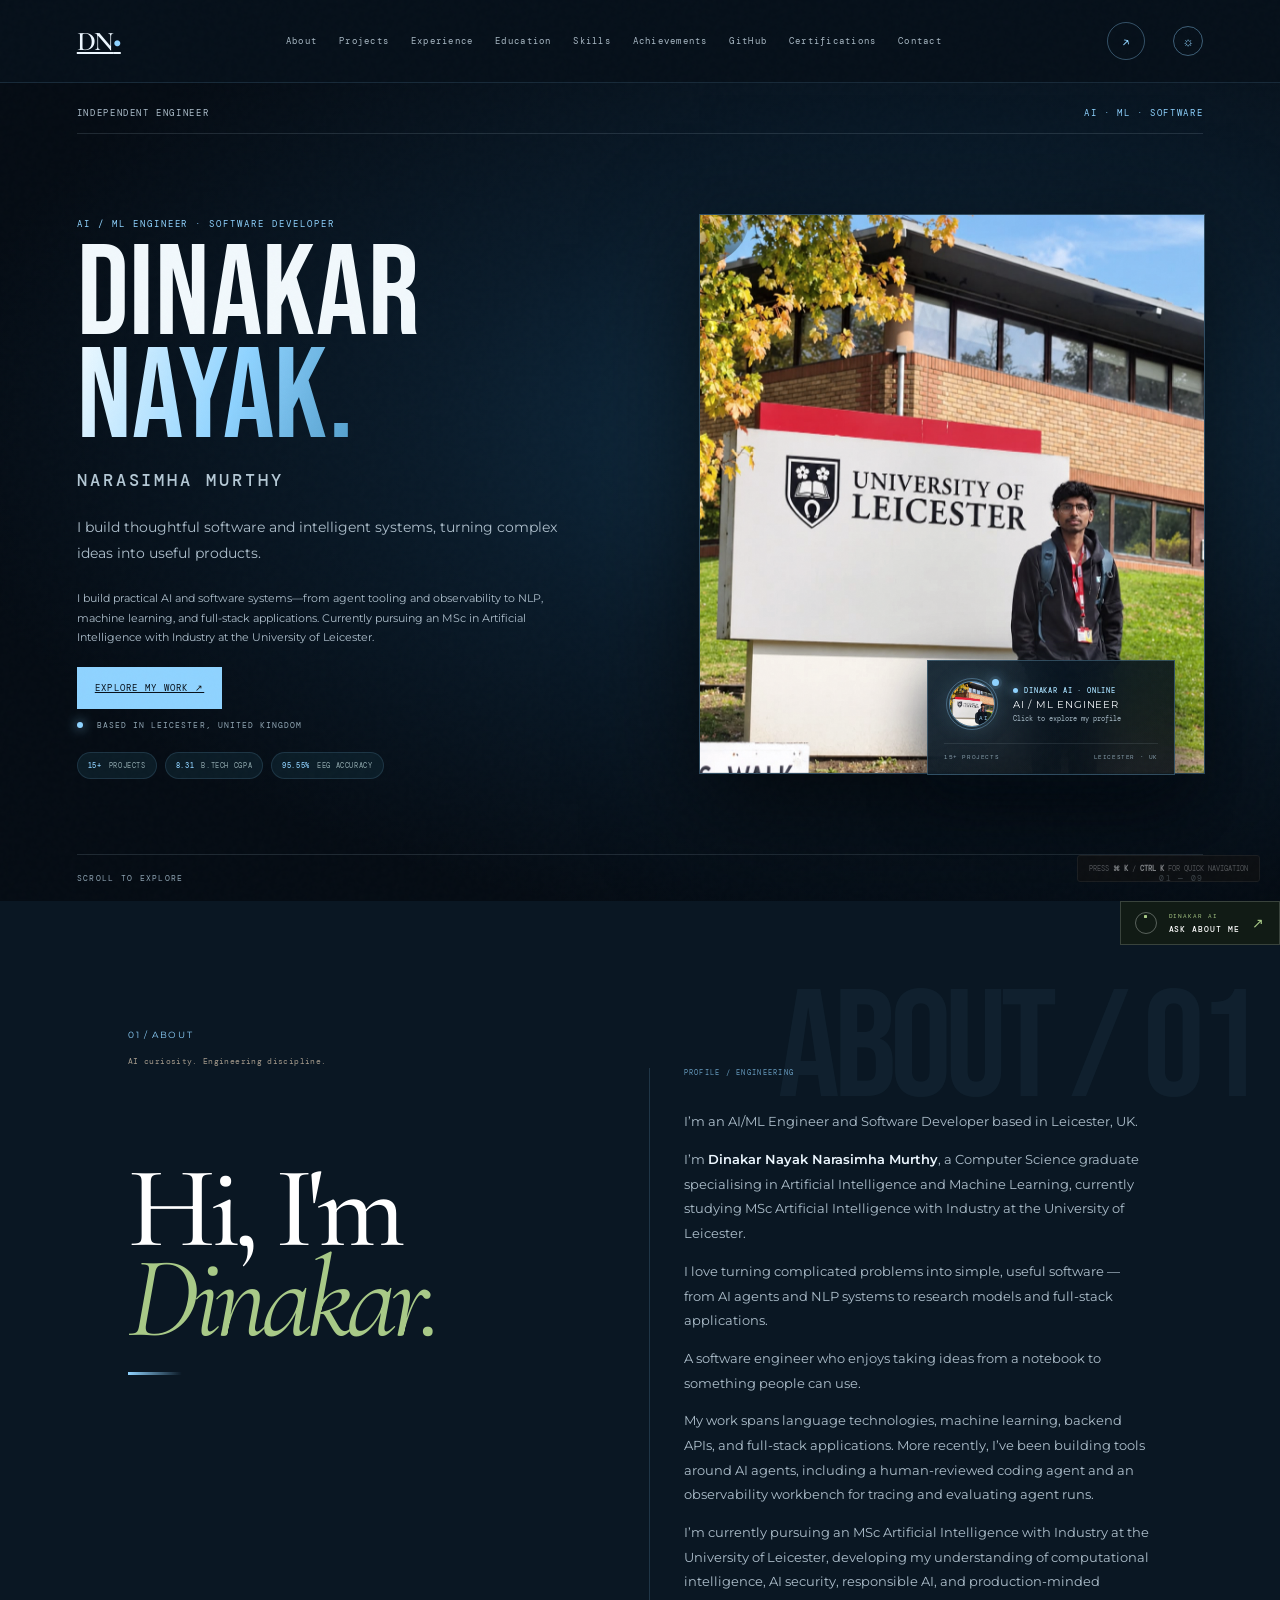
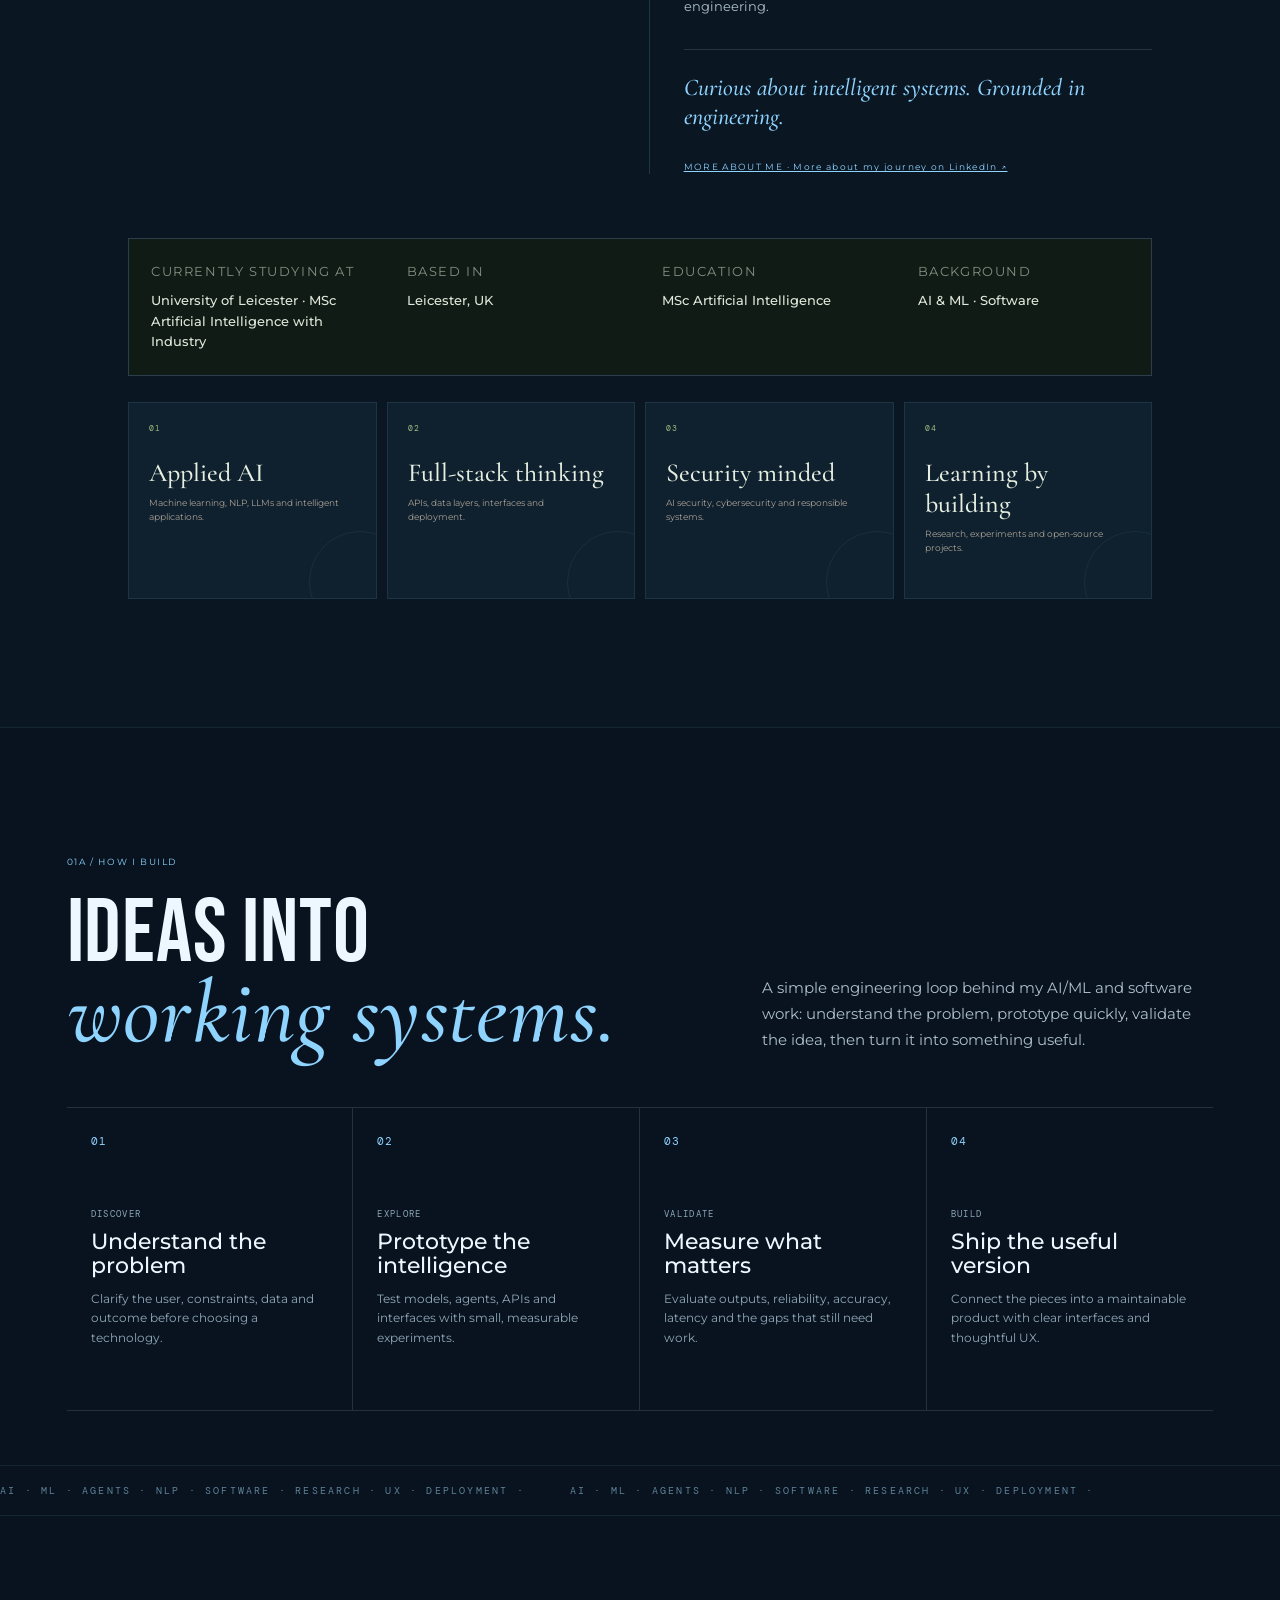
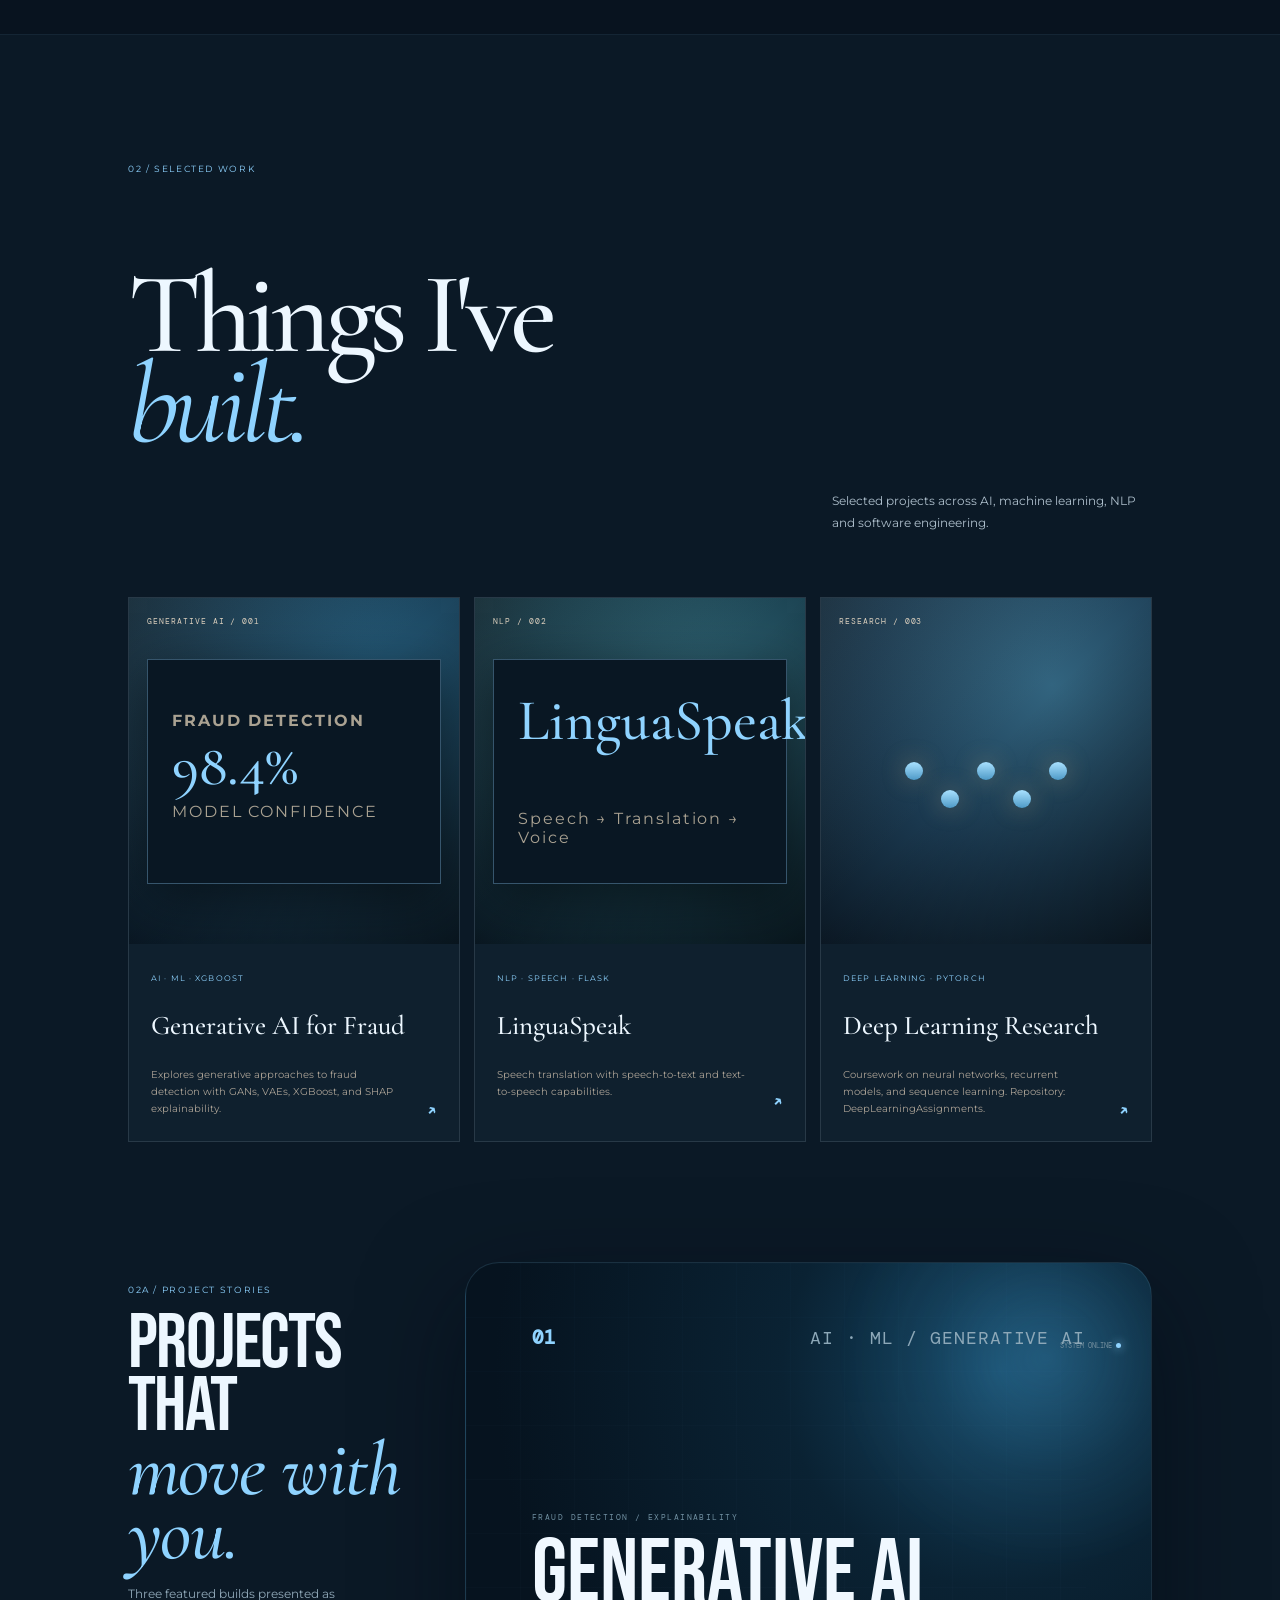
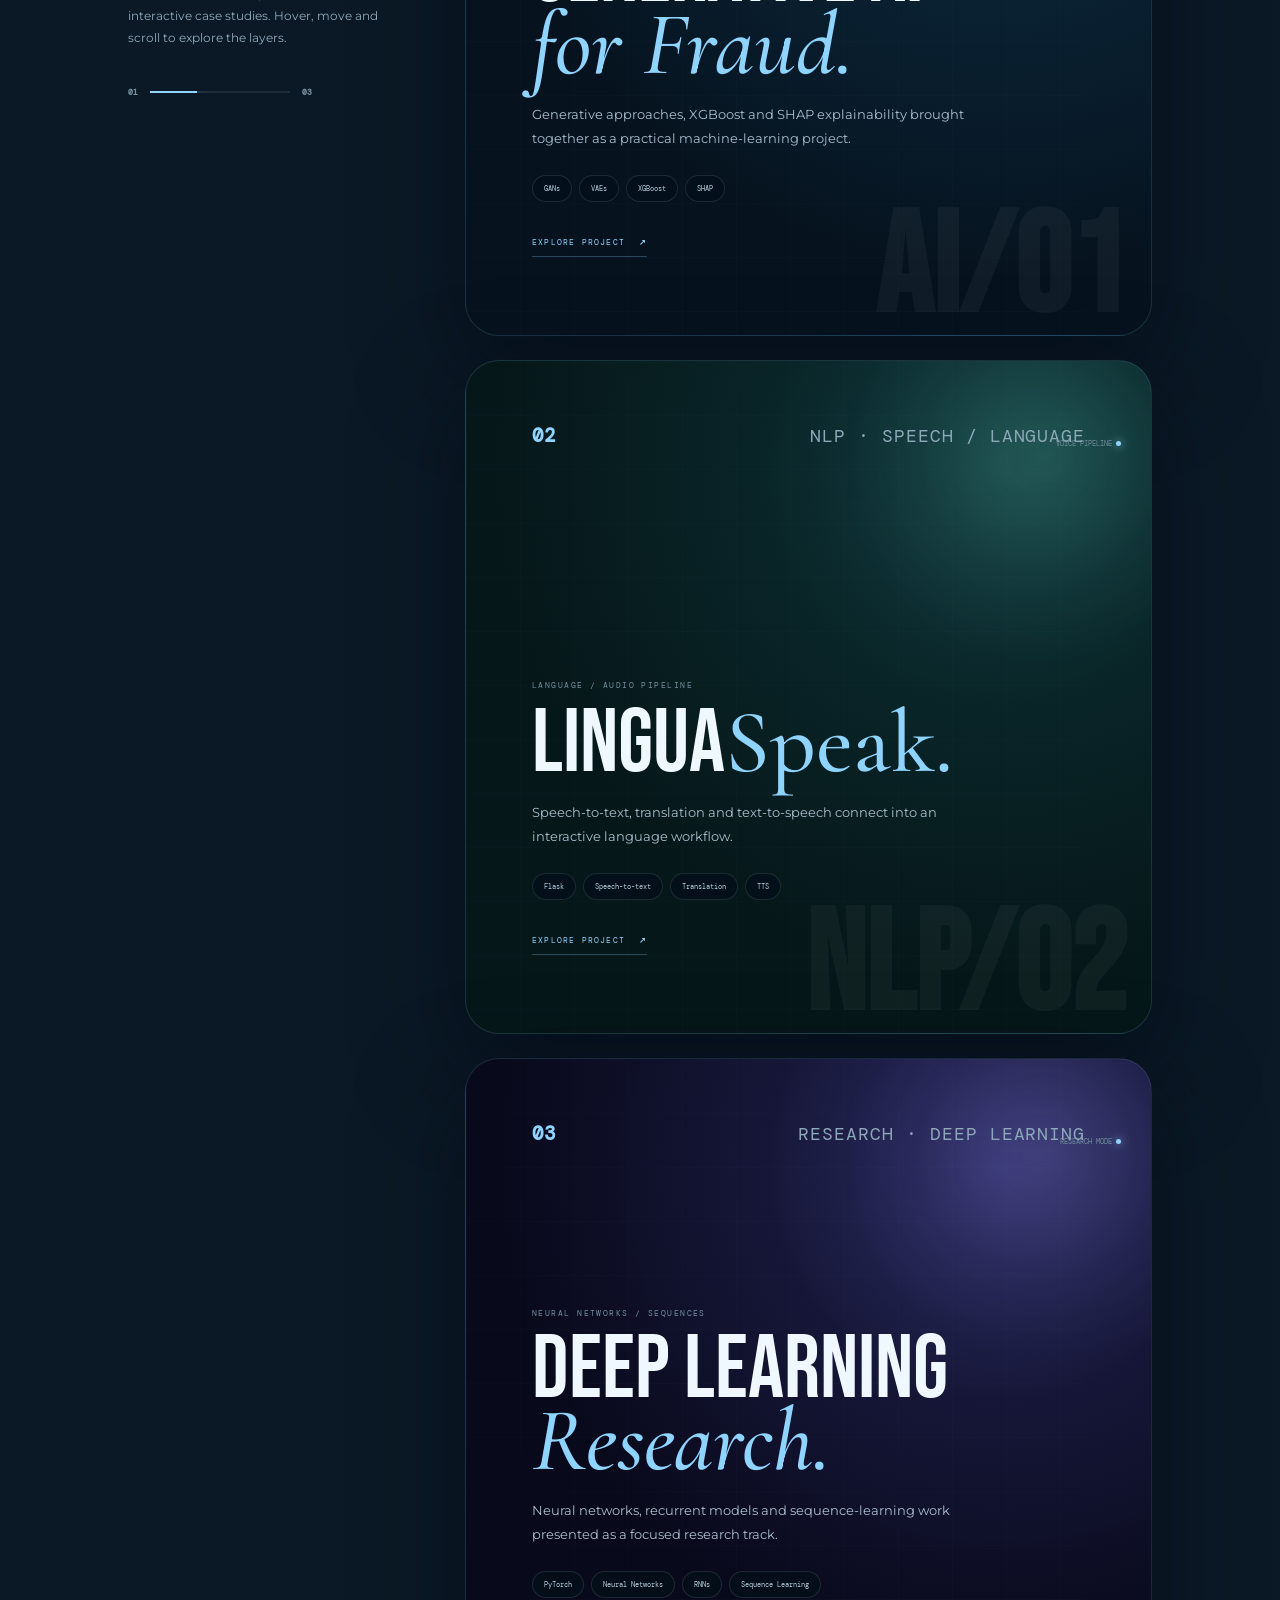
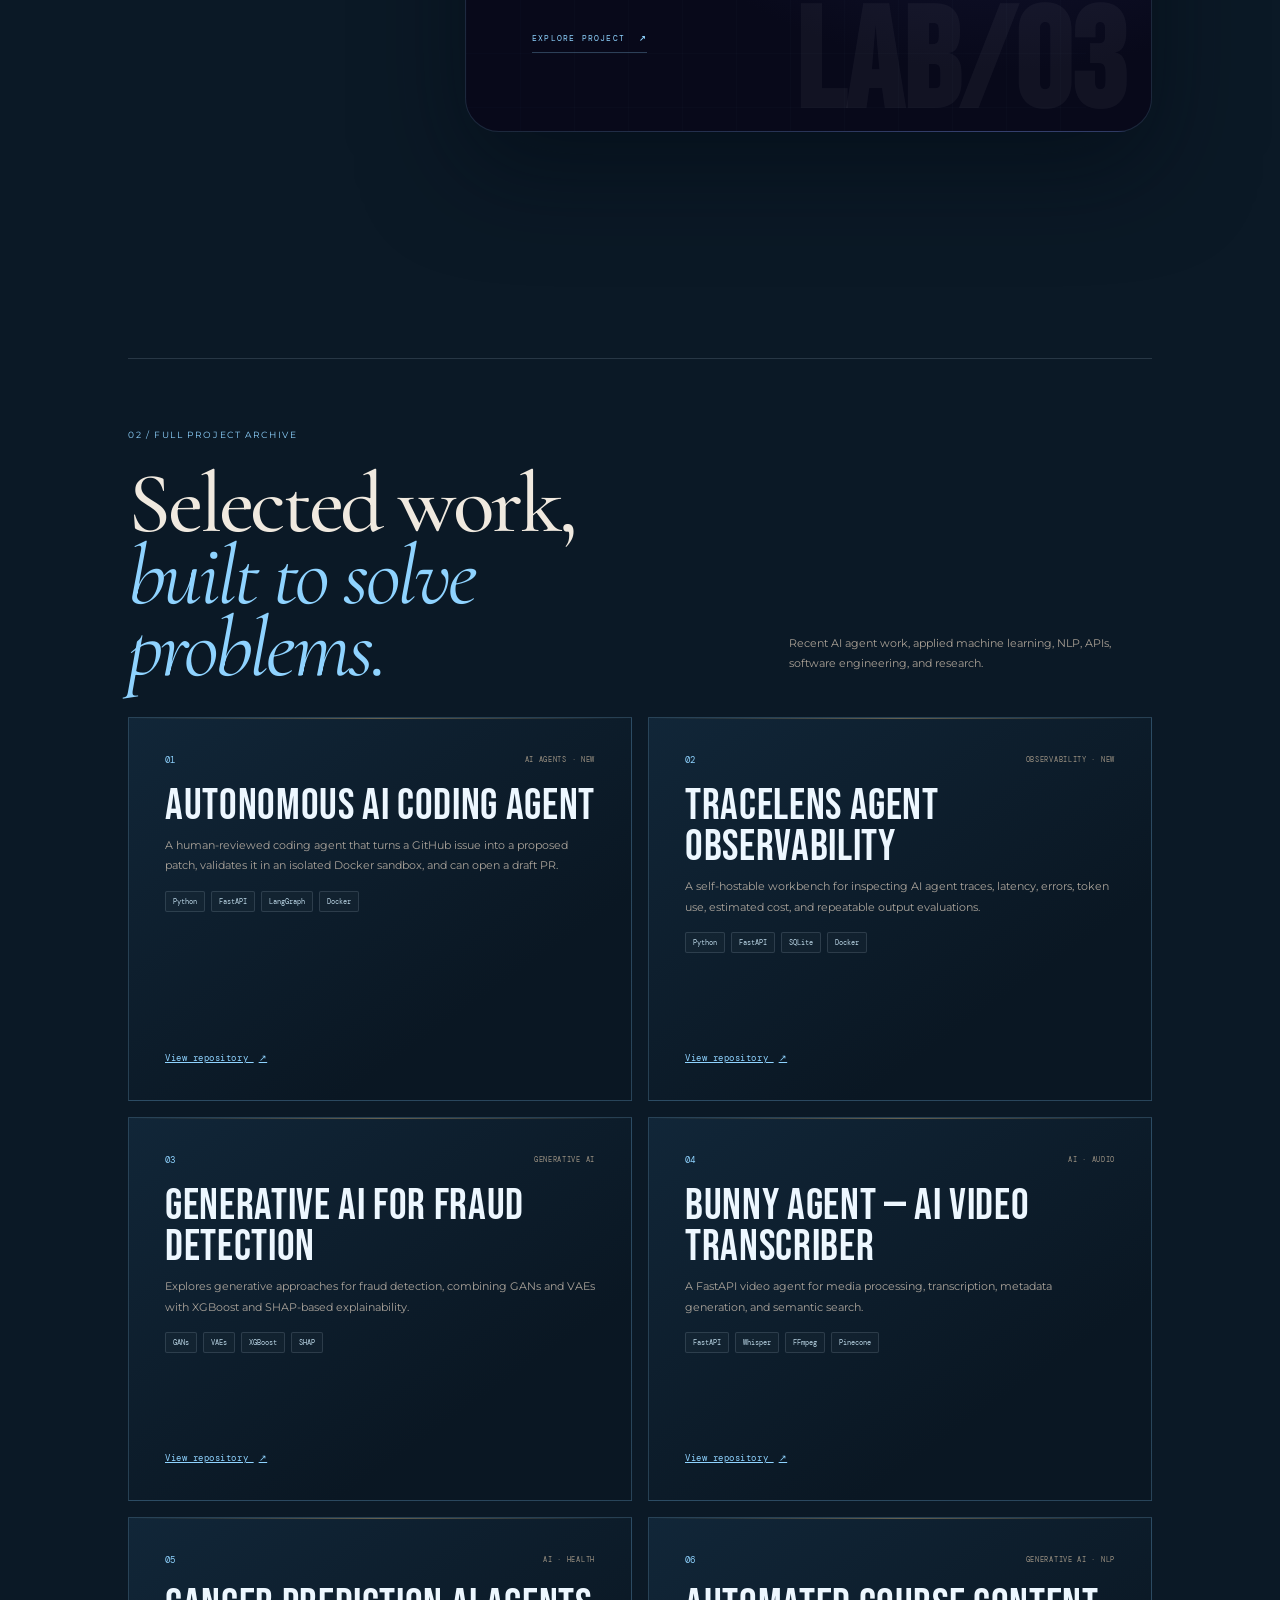
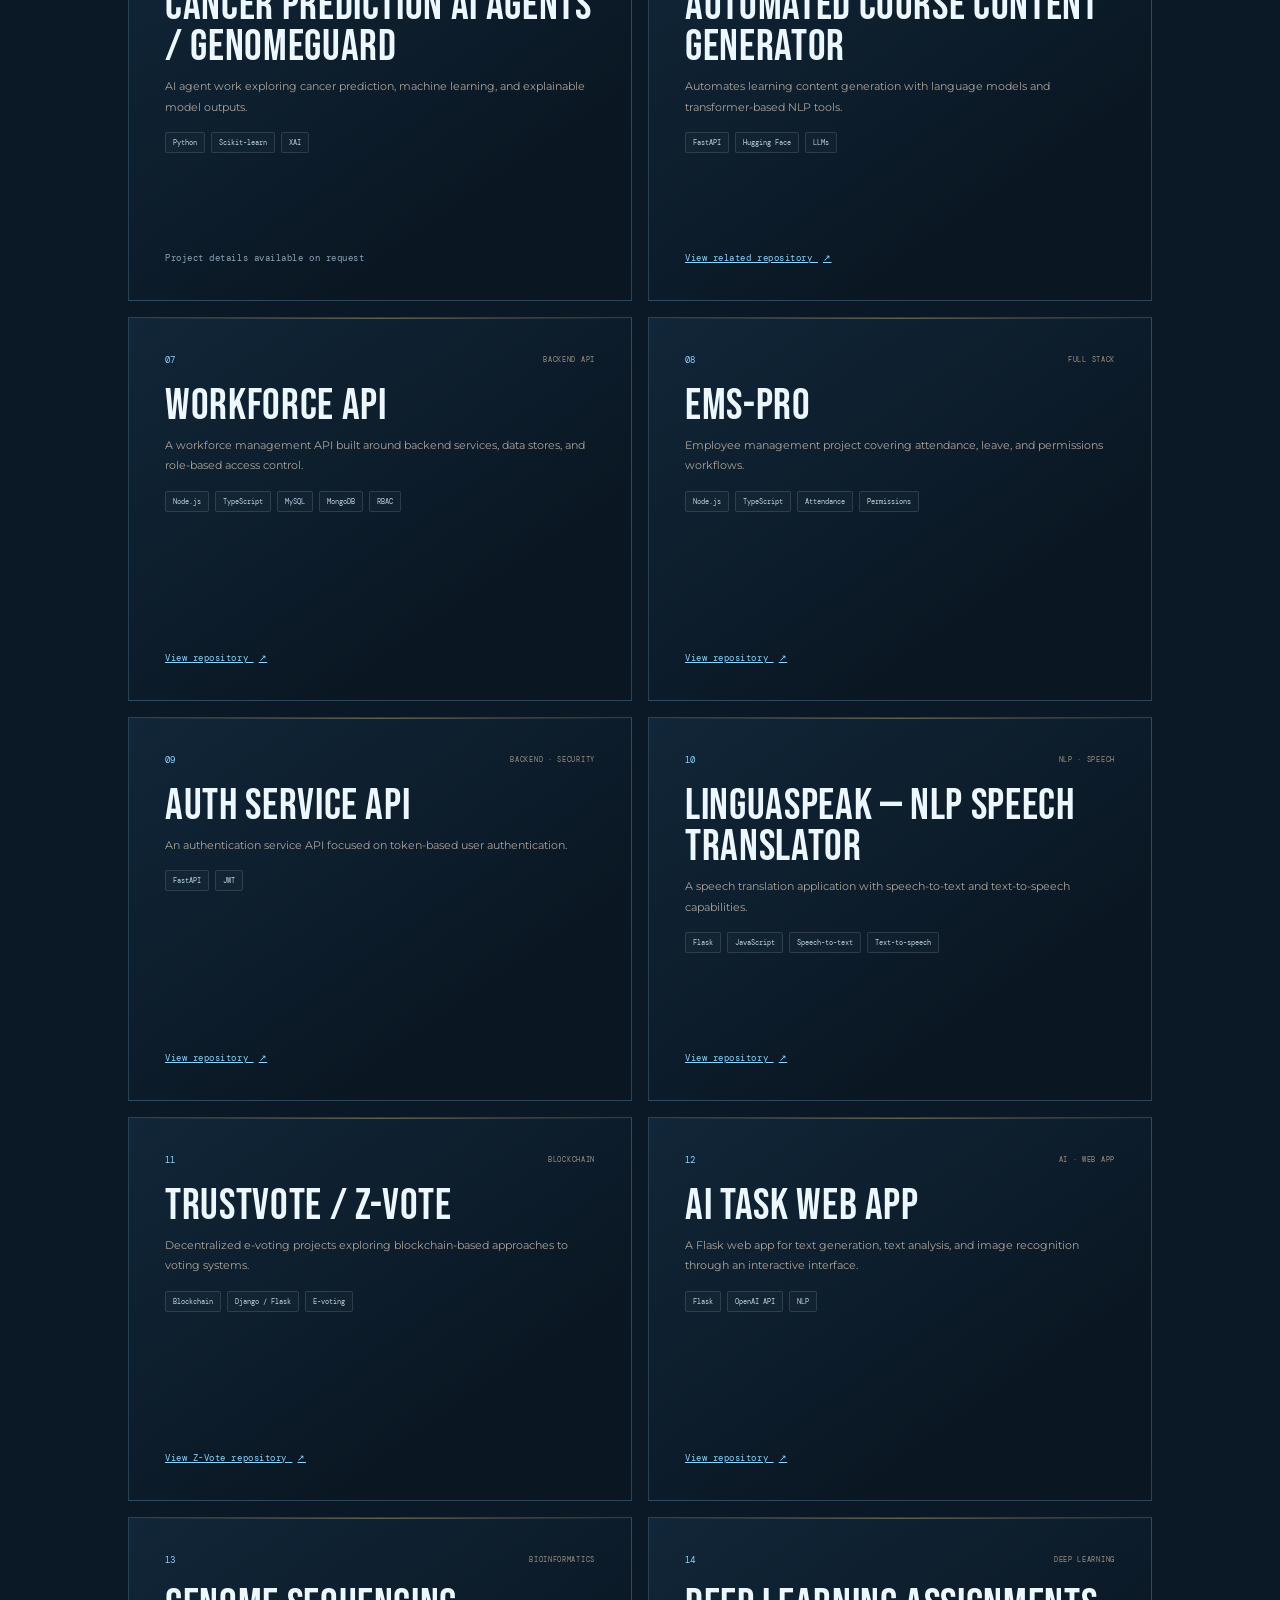
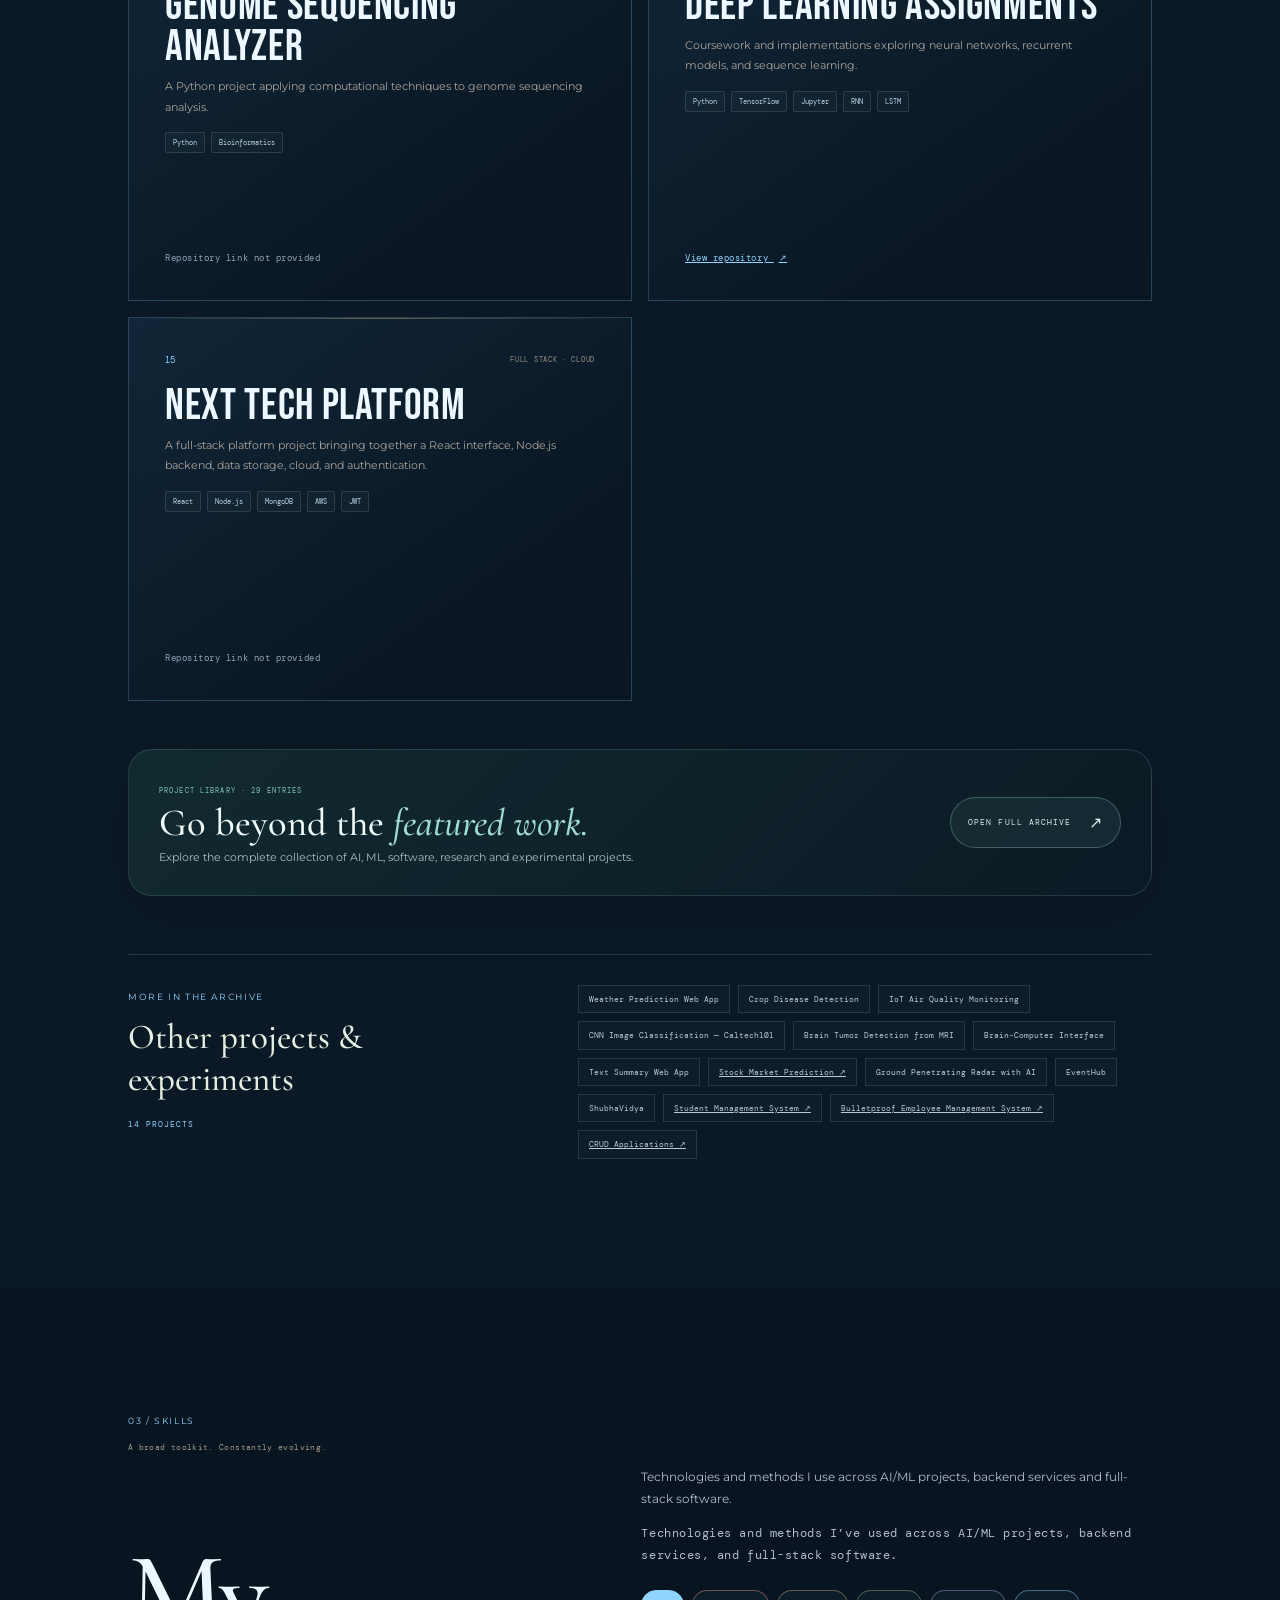
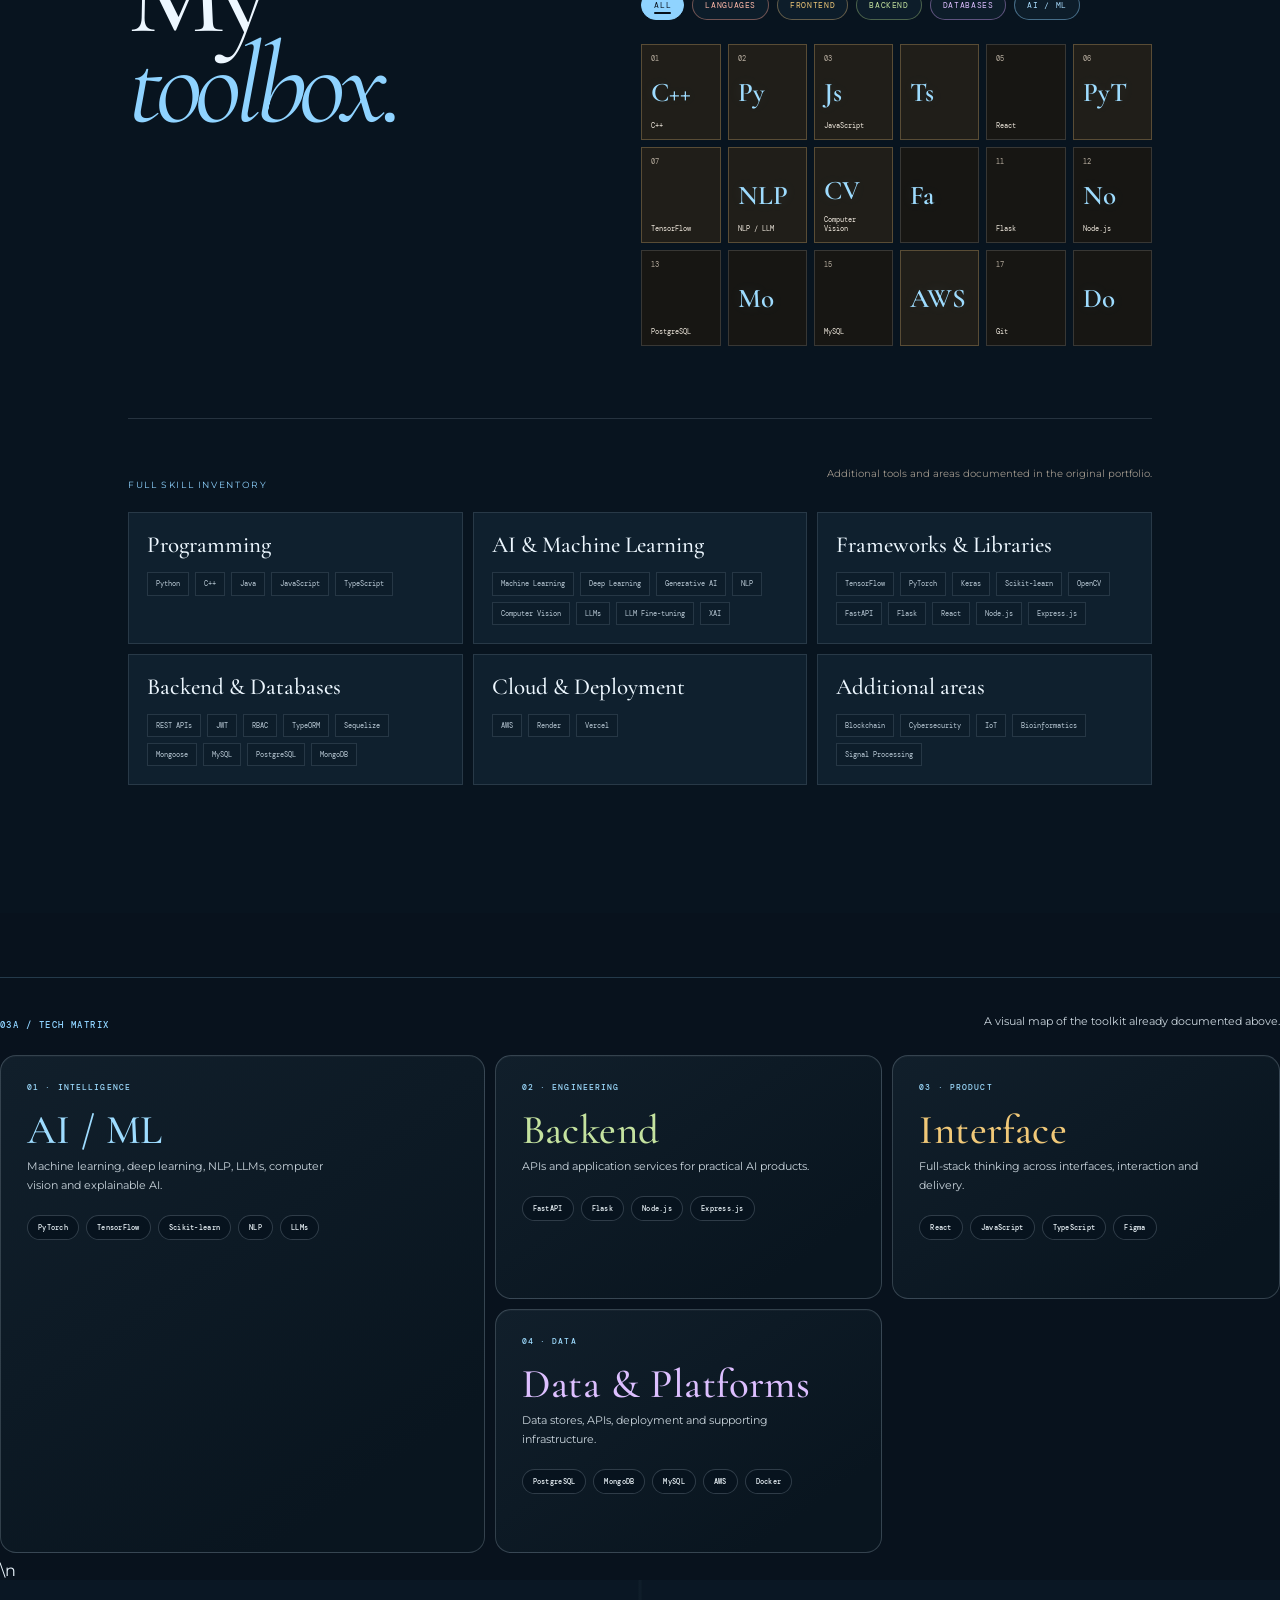
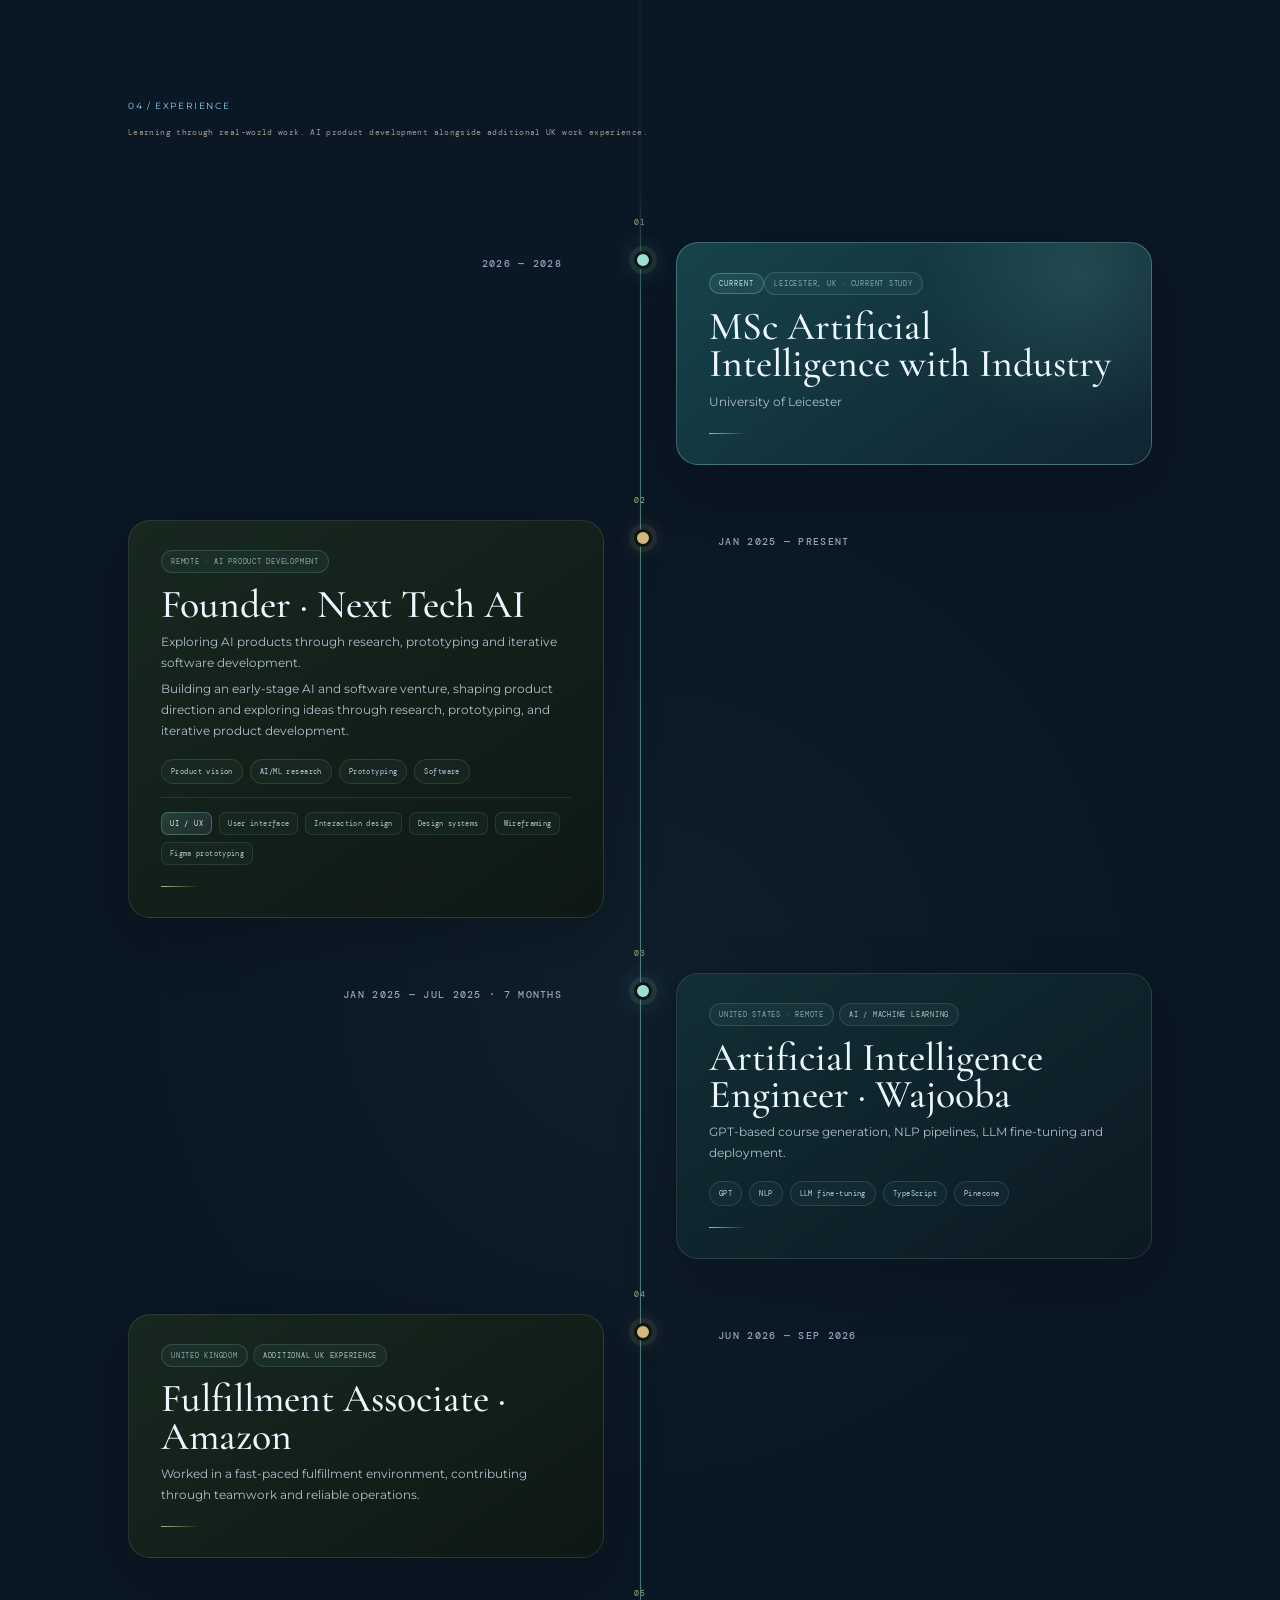
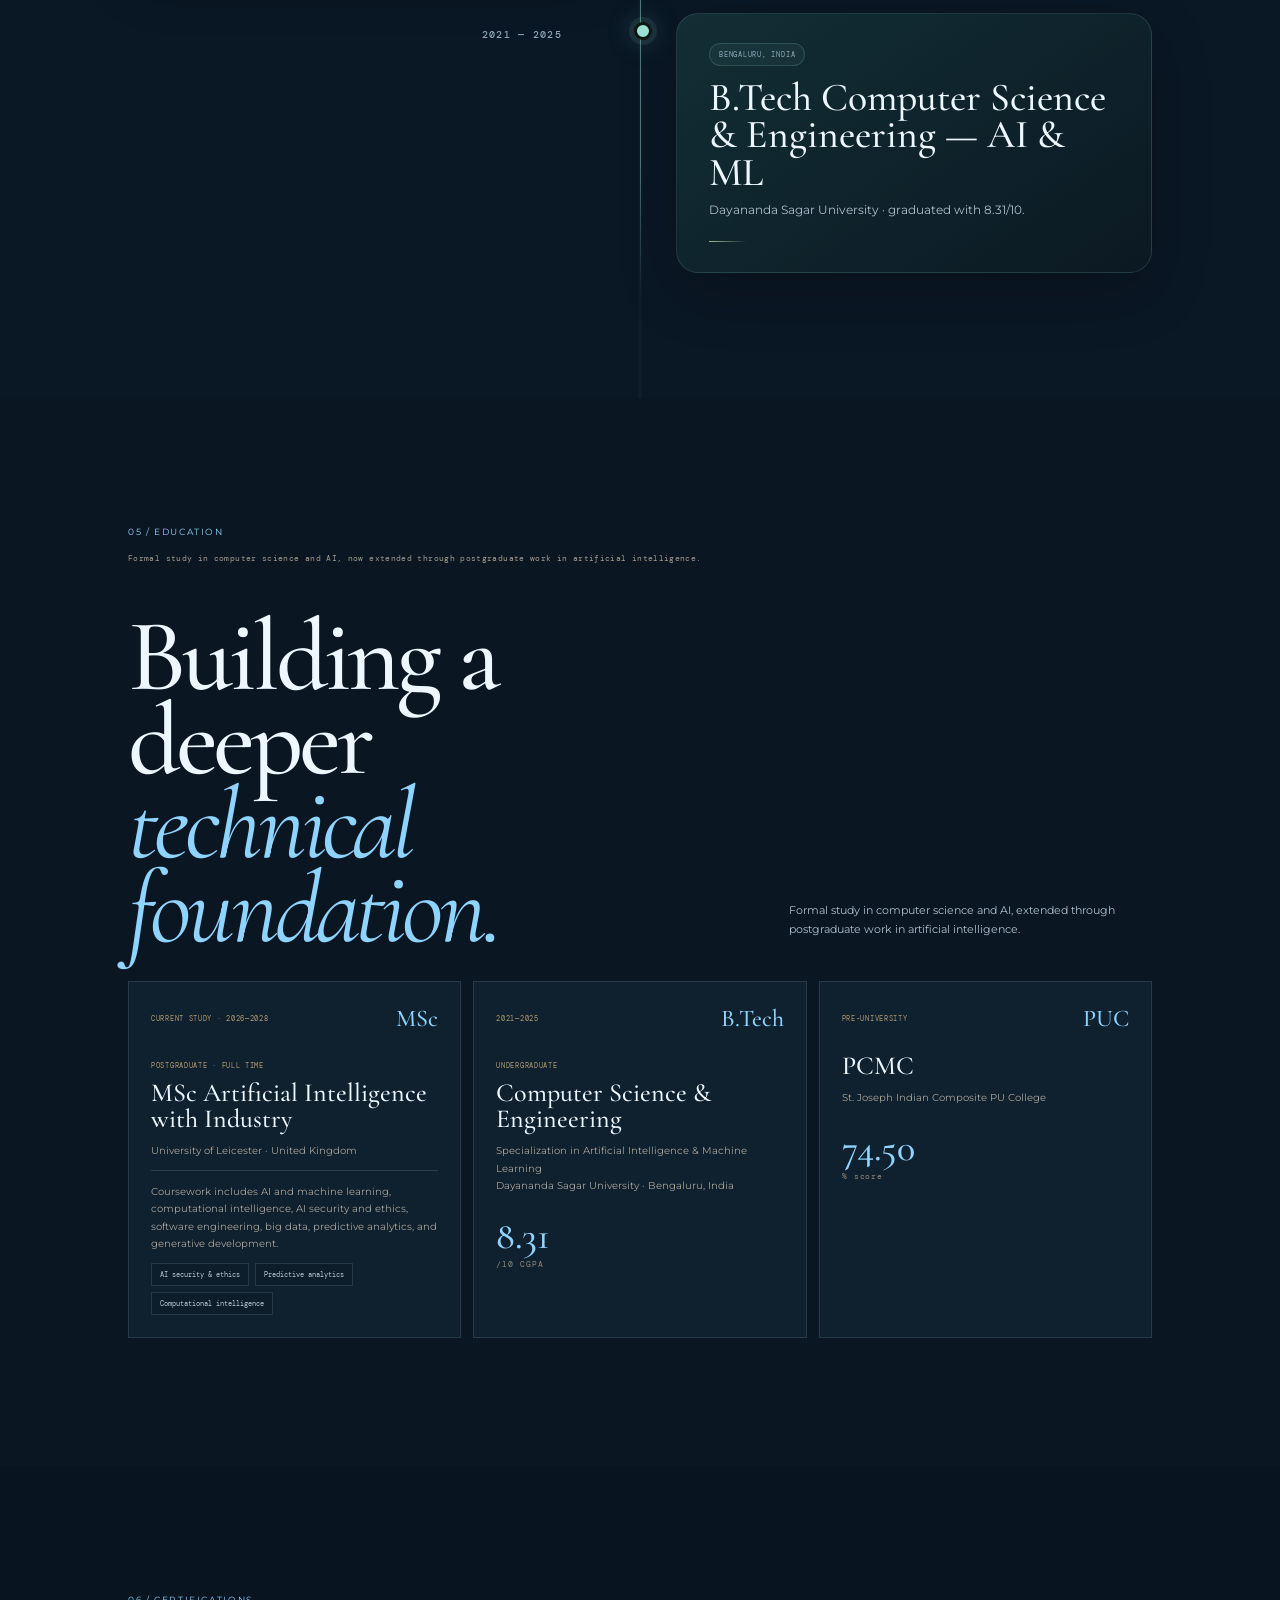
==== index.html @ cc0ed419 "Refresh portfolio JavaScript cache" ====
<!doctype html>
<html lang="en">
<head>
<meta charset="utf-8"><meta name="viewport" content="width=device-width,initial-scale=1"><meta name="description" content="Dinakar Nayak Narasimha Murthy — AI/ML Engineer and Software Developer in Leicester, UK. Projects, experience, education and certifications.">
<title>Dinakar Nayak Narasimha Murthy — AI/ML Engineer</title>
<link rel="preconnect" href="https://fonts.googleapis.com"><link rel="preconnect" href="https://fonts.gstatic.com" crossorigin>
<link href="https://fonts.googleapis.com/css2?family=Bebas+Neue&family=Cormorant+Garamond:ital,wght@0,400;0,500;0,600;1,400;1,500;1,600&family=DM+Mono:wght@400;500&family=Montserrat:wght@300;400;500;600;700&display=swap" rel="stylesheet">
<link rel="stylesheet" href="layout.css?v=20261007-cinematic-layout-6"><link rel="stylesheet" href="style.css?v=20261007-loaderfix-3">
</head>
<body><script>(function(){var l=document.getElementById("cinematic-loader");if(!l)return;window.setTimeout(function(){l.classList.add("loader-done");l.style.opacity="0";l.style.visibility="hidden";l.style.pointerEvents="none";},2500);})();</script><div id="cinematic-loader"><div class="loader-mark">DN<span>•</span></div><div class="loader-line"><i></i></div><small>INITIALISING PORTFOLIO</small></div><div class="scroll-progress"></div><div class="ambient-noise"></div>
<div class="page">
<header><a class="logo" href="#home" aria-label="Dinakar Nayak home">DN<span>•</span></a><nav id="nav-links" aria-label="Main navigation"><a href="#about">About</a><a href="#work">Projects</a><a href="#experience">Experience</a><a href="#education">Education</a><a href="#skills">Skills</a><a href="#achievements">Achievements</a><a href="#github">GitHub</a><a href="#certifications">Certifications</a><a href="#contact">Contact</a></nav><a class="insta" href="https://github.com/Dinakarnayak" target="_blank" rel="noopener noreferrer" aria-label="GitHub profile">↗</a><button class="theme-toggle" id="theme-toggle" type="button" aria-label="Switch theme" aria-pressed="false"><span aria-hidden="true">☼</span></button><button class="menu" id="menu-toggle" aria-expanded="false" aria-controls="nav-links" aria-label="Open navigation">☰</button></header>

<section class="hero" id="home">
<div class="hero-note"><span>INDEPENDENT ENGINEER</span><b>AI · ML · SOFTWARE</b></div>
<div class="hero-grid">
<div class="hero-copy cinematic-reveal"><p class="mini">AI / ML ENGINEER · SOFTWARE DEVELOPER</p><h1>Dinakar<br><em>Nayak.</em><span class="hero-fullname">Narasimha Murthy</span></h1><p class="sub">I build thoughtful software and intelligent systems, turning complex ideas into useful products.</p><p class="hero-detail">I build practical AI and software systems—from agent tooling and observability to NLP, machine learning, and full-stack applications. Currently pursuing an MSc in Artificial Intelligence with Industry at the University of Leicester.</p><a class="button" href="#work">EXPLORE MY WORK <span>↗</span></a><p class="hero-location"><span></span> BASED IN LEICESTER, UNITED KINGDOM</p><div class="hero-proof" aria-label="Portfolio highlights"><span><b>15+</b> PROJECTS</span><span><b>8.31</b> B.TECH CGPA</span><span><b>95.55%</b> EEG ACCURACY</span></div></div>
<div class="hero-person tilt-card">
  <img src="assets/uni.jpeg" alt="Dinakar Nayak Narasimha Murthy at the University of Leicester">
  <div class="photo-index">LEICESTER · UNITED KINGDOM <span>01 / 09</span></div>
  <div class="person-caption"><span>AI / ML ENGINEER</span><b>Dinakar Nayak<br>Narasimha Murthy</b></div>
</div>
<button class="ai-profile-card" id="ai-profile-trigger" type="button" aria-expanded="false" aria-controls="ask-dinakar-panel" aria-label="Open Ask Dinakar AI profile">
  <div class="ai-avatar">
    <span class="ai-orbit ai-orbit-one"></span>
    <span class="ai-orbit ai-orbit-two"></span>
    <div class="ai-avatar-core"><img src="assets/uni.jpeg" alt="AI profile avatar for Dinakar Nayak"><span>AI</span></div>
    <i class="ai-online"></i>
  </div>
  <div class="ai-profile-copy">
    <small>DINAKAR AI · ONLINE</small>
    <strong>AI / ML ENGINEER</strong>
    <span>Click to explore my profile</span>
  </div>
  <div class="ai-profile-meta"><span>15+ PROJECTS</span><span>LEICESTER · UK</span></div>
</button>
<div class="ask-dinakar-panel" id="ask-dinakar-panel" hidden aria-hidden="true">
  <div class="ask-dinakar-backdrop" data-ai-close></div>
  <div class="ask-dinakar-card" role="dialog" aria-modal="true" aria-labelledby="ask-dinakar-title">
    <button class="ask-dinakar-close" type="button" data-ai-close aria-label="Close Ask Dinakar AI">×</button>
    <span class="ask-dinakar-kicker">DINAKAR AI · PROFILE ASSISTANT</span>
    <h3 id="ask-dinakar-title">Ask about <em>my work.</em></h3>
    <p class="ask-dinakar-intro">Explore my AI/ML background, projects, research interests and ways to connect.</p>
    <div class="ask-dinakar-grid">
      <button type="button" data-ai-topic="profile"><b>01</b><strong>Profile</strong><span>Who I am & what I build</span></button>
      <button type="button" data-ai-topic="skills"><b>02</b><strong>Skills</strong><span>AI, ML, software & tools</span></button>
      <button type="button" data-ai-topic="projects"><b>03</b><strong>Projects</strong><span>29 projects across my archive</span></button>
      <button type="button" data-ai-topic="research"><b>04</b><strong>Research</strong><span>AI, agents & intelligent systems</span></button>
      <button type="button" data-ai-topic="education"><b>05</b><strong>Education</strong><span>MSc, B.Tech & academic path</span></button>
      <button type="button" data-ai-topic="contact"><b>06</b><strong>Connect</strong><span>Find the best way to reach me</span></button>
    </div>
    <div class="ask-dinakar-chat">
      <div class="ask-dinakar-chat-label"><span>DINAKAR AI</span><small>LOCAL PROFILE MODE</small></div>
      <div class="ask-dinakar-input-row">
        <input id="ask-dinakar-input" type="text" autocomplete="off" placeholder="Ask about my work, skills or research…" aria-label="Ask Dinakar AI a question">
        <button id="ask-dinakar-send" type="button" aria-label="Send question">↗</button>
      </div>
      <div class="ask-dinakar-suggestions" aria-label="Suggested questions">
        <button type="button" data-ai-question="What does Dinakar build?">What does he build?</button>
        <button type="button" data-ai-question="What are his strongest AI skills?">Strongest AI skills?</button>
        <button type="button" data-ai-question="What is Dinakar researching?">Research focus?</button>
      </div>
    </div>
    <div class="ask-dinakar-answer" id="ask-dinakar-answer" aria-live="polite">
      <small>DINAKAR AI · READY</small><p>Ask a question or choose a topic to explore the portfolio.</p>
    </div>
    <div class="ask-dinakar-links"><a href="#work" class="ask-dinakar-nav-link" data-ai-close>VIEW PROJECTS ↗</a><a href="#contact" class="ask-dinakar-nav-link" data-ai-close>CONTACT ↗</a><a href="https://github.com/Dinakarnayak" class="ask-dinakar-nav-link" target="_blank" rel="noopener noreferrer">GITHUB ↗</a></div>
  </div>
</div>
</div>
<div class="hero-bottom"><span>SCROLL TO EXPLORE</span><span>01 — 09</span></div>
</section>

<section class="about" id="about">
<div class="section-label">01 / ABOUT</div>
<button class="about-ai-trigger" id="about-ai-trigger" type="button" aria-controls="about-ai-panel" aria-expanded="false">
  <span class="about-ai-orbit" aria-hidden="true"><i></i><i></i><i></i></span>
  <span><small>DINAKAR AI</small><b>ASK ABOUT ME</b></span>
  <em>↗</em>
</button>
<div class="about-ai-panel" id="about-ai-panel" aria-hidden="true">
  <div class="about-ai-top"><span><i></i> DINAKAR AI · ABOUT ASSISTANT</span><button type="button" id="about-ai-close" aria-label="Close Dinakar AI">×</button></div>
  <div class="about-ai-message">
    <div class="about-ai-avatar" aria-hidden="true">AI</div>
    <div>
      <small>DINAKAR AI</small>
      <p><strong>Hi, I’m Dinakar.</strong> I’m an AI/ML Engineer and Software Developer based in Leicester, UK.</p>
      <p>I can explain who I am, what I build, what I’m studying, and the areas of AI and software engineering I work across.</p>
    </div>
  </div>
  <div class="about-ai-actions" role="group" aria-label="Ask about Dinakar">
    <button type="button" data-about-ai="profile">Who is Dinakar?</button>
    <button type="button" data-about-ai="work">What does he build?</button>
    <button type="button" data-about-ai="study">What is he studying?</button>
    <button type="button" data-about-ai="ai">What are his AI interests?</button>
  </div>
  <div class="about-ai-answer" id="about-ai-answer" aria-live="polite"></div>
</div><p class="legacy-section-copy">AI curiosity. Engineering discipline.</p>
<div class="about-grid"><h2>Hi, I'm<br><em>Dinakar.</em></h2><div class="about-copy"><p>I’m an AI/ML Engineer and Software Developer based in Leicester, UK.</p><p>I’m <strong>Dinakar Nayak Narasimha Murthy</strong>, a Computer Science graduate specialising in Artificial Intelligence and Machine Learning, currently studying MSc Artificial Intelligence with Industry at the University of Leicester.</p><p>I love turning complicated problems into simple, useful software — from AI agents and NLP systems to research models and full-stack applications.</p><p>A software engineer who enjoys taking ideas from a notebook to something people can use.</p><p>My work spans language technologies, machine learning, backend APIs, and full-stack applications. More recently, I’ve been building tools around AI agents, including a human-reviewed coding agent and an observability workbench for tracing and evaluating agent runs.</p><p>I’m currently pursuing an MSc Artificial Intelligence with Industry at the University of Leicester, developing my understanding of computational intelligence, AI security, responsible AI, and production-minded engineering.</p><p class="about-manifesto">Curious about intelligent systems. Grounded in engineering.</p><a class="line-link" href="https://www.linkedin.com/in/dinakar-nayak-n-125762232/" target="_blank" rel="noopener noreferrer">MORE ABOUT ME · More about my journey on LinkedIn ↗</a></div></div>
<div class="about-strip"><div><small>CURRENTLY STUDYING AT</small><b>University of Leicester · MSc Artificial Intelligence with Industry</b></div><div><small>BASED IN</small><b>Leicester, UK</b></div><div><small>EDUCATION</small><b>MSc Artificial Intelligence</b></div><div><small>BACKGROUND</small><b>AI & ML · Software</b></div></div><div class="about-pillars"><article><small>01</small><b>Applied AI</b><span>Machine learning, NLP, LLMs and intelligent applications.</span></article><article><small>02</small><b>Full-stack thinking</b><span>APIs, data layers, interfaces and deployment.</span></article><article><small>03</small><b>Security minded</b><span>AI security, cybersecurity and responsible systems.</span></article><article><small>04</small><b>Learning by building</b><span>Research, experiments and open-source projects.</span></article></div>
</section>

<section class="build-story" id="build-story">
<div class="section-label">01A / HOW I BUILD</div>
<div class="build-story-head">
  <div><h2>Ideas into<br><em>working systems.</em></h2></div>
  <p>A simple engineering loop behind my AI/ML and software work: understand the problem, prototype quickly, validate the idea, then turn it into something useful.</p>
</div>
<div class="build-steps">
  <article><span>01</span><div><small>DISCOVER</small><h3>Understand the problem</h3><p>Clarify the user, constraints, data and outcome before choosing a technology.</p></div></article>
  <article><span>02</span><div><small>EXPLORE</small><h3>Prototype the intelligence</h3><p>Test models, agents, APIs and interfaces with small, measurable experiments.</p></div></article>
  <article><span>03</span><div><small>VALIDATE</small><h3>Measure what matters</h3><p>Evaluate outputs, reliability, accuracy, latency and the gaps that still need work.</p></div></article>
  <article><span>04</span><div><small>BUILD</small><h3>Ship the useful version</h3><p>Connect the pieces into a maintainable product with clear interfaces and thoughtful UX.</p></div></article>
</div>
<div class="build-marquee" aria-hidden="true"><span>AI · ML · AGENTS · NLP · SOFTWARE · RESEARCH · UX · DEPLOYMENT · </span><span>AI · ML · AGENTS · NLP · SOFTWARE · RESEARCH · UX · DEPLOYMENT · </span></div>
</section>

<section class="work" id="work" data-section-alias="projects">
<div class="section-label">02 / SELECTED WORK</div>
<div class="work-heading"><h2>Things I've<br><em>built.</em></h2><p>Selected projects across AI, machine learning, NLP and software engineering.</p></div>
<div class="cards">
<a class="card" href="https://github.com/Dinakarnayak/Generative-AI-for-Fraud" target="_blank"><div class="visual visual-one"><small>GENERATIVE AI / 001</small><div class="screen"><b>FRAUD DETECTION</b><strong>98.4%</strong><span>MODEL CONFIDENCE</span><i></i></div></div><div class="card-copy"><span>AI · ML · XGBOOST</span><h3>Generative AI for Fraud</h3><p class="showcase-detail">Explores generative approaches to fraud detection with GANs, VAEs, XGBoost, and SHAP explainability.</p><b>↗</b></div></a>
<a class="card" href="https://github.com/Dinakarnayak/LinguaSpeak-NLP-Speech-Translator" target="_blank"><div class="visual visual-two"><small>NLP / 002</small><div class="screen"><strong>LinguaSpeak</strong><div class="wave"></div><span>Speech → Translation → Voice</span></div></div><div class="card-copy"><span>NLP · SPEECH · FLASK</span><h3>LinguaSpeak</h3><p class="showcase-detail">Speech translation with speech-to-text and text-to-speech capabilities.</p><b>↗</b></div></a>
<a class="card" href="https://github.com/Dinakarnayak/DeepLearningAssignments" target="_blank"><div class="visual visual-three"><small>RESEARCH / 003</small><div class="nodes"><i></i><i></i><i></i><i></i><i></i></div></div><div class="card-copy"><span>DEEP LEARNING · PYTORCH</span><h3>Deep Learning Research</h3><p class="showcase-detail">Coursework on neural networks, recurrent models, and sequence learning. Repository: DeepLearningAssignments.</p><b>↗</b></div></a>
</div>

<div class="project-story" id="project-story"><div class="project-story-intro"><span class="section-label">02A / PROJECT STORIES</span><h3>Projects that<br><em>move with you.</em></h3><p>Three featured builds presented as interactive case studies. Hover, move and scroll to explore the layers.</p><div class="story-counter"><b>01</b><i><span></span></i><b>03</b></div></div><div class="project-story-rail">
<article class="project-story-card story-fraud" data-story="1"><div class="story-orb"></div><div class="story-grid"></div><div class="story-scan"></div><div class="story-card-top"><strong>01</strong><span>AI · ML / GENERATIVE AI</span></div><div class="story-card-main"><small>FRAUD DETECTION / EXPLAINABILITY</small><h4>Generative AI<br><em>for Fraud.</em></h4><p>Generative approaches, XGBoost and SHAP explainability brought together as a practical machine-learning project.</p><div class="story-tags"><span>GANs</span><span>VAEs</span><span>XGBoost</span><span>SHAP</span></div><a href="https://github.com/Dinakarnayak/Generative-AI-for-Fraud" target="_blank" rel="noopener noreferrer">EXPLORE PROJECT <b>↗</b></a></div><div class="story-watermark">AI/01</div><div class="story-corner">SYSTEM ONLINE <i></i></div></article>
<article class="project-story-card story-lingua" data-story="2"><div class="story-orb"></div><div class="story-grid"></div><div class="story-scan"></div><div class="story-card-top"><strong>02</strong><span>NLP · SPEECH / LANGUAGE</span></div><div class="story-card-main"><small>LANGUAGE / AUDIO PIPELINE</small><h4>Lingua<span>Speak.</span></h4><p>Speech-to-text, translation and text-to-speech connect into an interactive language workflow.</p><div class="story-tags"><span>Flask</span><span>Speech-to-text</span><span>Translation</span><span>TTS</span></div><a href="https://github.com/Dinakarnayak/LinguaSpeak-NLP-Speech-Translator" target="_blank" rel="noopener noreferrer">EXPLORE PROJECT <b>↗</b></a></div><div class="story-watermark">NLP/02</div><div class="story-corner">VOICE PIPELINE <i></i></div></article>
<article class="project-story-card story-research" data-story="3"><div class="story-orb"></div><div class="story-grid"></div><div class="story-scan"></div><div class="story-card-top"><strong>03</strong><span>RESEARCH · DEEP LEARNING</span></div><div class="story-card-main"><small>NEURAL NETWORKS / SEQUENCES</small><h4>Deep Learning<br><em>Research.</em></h4><p>Neural networks, recurrent models and sequence-learning work presented as a focused research track.</p><div class="story-tags"><span>PyTorch</span><span>Neural Networks</span><span>RNNs</span><span>Sequence Learning</span></div><a href="https://github.com/Dinakarnayak/DeepLearningAssignments" target="_blank" rel="noopener noreferrer">EXPLORE PROJECT <b>↗</b></a></div><div class="story-watermark">LAB/03</div><div class="story-corner">RESEARCH MODE <i></i></div></article></div></div><div class="full-projects"><div class="archive-heading"><span class="section-label">02 / FULL PROJECT ARCHIVE</span><h3>Selected work,<br><em>built to solve problems.</em></h3><p>Recent AI agent work, applied machine learning, NLP, APIs, software engineering, and research.</p></div><div class="project-record-grid"><article class="project-record"><div class="project-card-top"><span class="project-number">01</span><span class="project-kind">AI AGENTS · NEW</span></div><h3>Autonomous AI Coding Agent</h3><p>A human-reviewed coding agent that turns a GitHub issue into a proposed patch, validates it in an isolated Docker sandbox, and can open a draft PR.</p><div class="project-stack"><span>Python</span><span>FastAPI</span><span>LangGraph</span><span>Docker</span></div><a class="project-link" href="https://github.com/Dinakarnayak/autonomous-ai-coding-agent" target="_blank" rel="noopener noreferrer">View repository <span>↗</span></a></article><article class="project-record"><div class="project-card-top"><span class="project-number">02</span><span class="project-kind">OBSERVABILITY · NEW</span></div><h3>TraceLens Agent Observability</h3><p>A self-hostable workbench for inspecting AI agent traces, latency, errors, token use, estimated cost, and repeatable output evaluations.</p><div class="project-stack"><span>Python</span><span>FastAPI</span><span>SQLite</span><span>Docker</span></div><a class="project-link" href="https://github.com/Dinakarnayak/tracelens-agent-observability" target="_blank" rel="noopener noreferrer">View repository <span>↗</span></a></article><article class="project-record"><div class="project-card-top"><span class="project-number">03</span><span class="project-kind">GENERATIVE AI</span></div><h3>Generative AI for Fraud Detection</h3><p>Explores generative approaches for fraud detection, combining GANs and VAEs with XGBoost and SHAP-based explainability.</p><div class="project-stack"><span>GANs</span><span>VAEs</span><span>XGBoost</span><span>SHAP</span></div><a class="project-link" href="https://github.com/Dinakarnayak/Generative-AI-for-Fraud" target="_blank" rel="noopener noreferrer">View repository <span>↗</span></a></article><article class="project-record"><div class="project-card-top"><span class="project-number">04</span><span class="project-kind">AI · AUDIO</span></div><h3>Bunny Agent — AI Video Transcriber</h3><p>A FastAPI video agent for media processing, transcription, metadata generation, and semantic search.</p><div class="project-stack"><span>FastAPI</span><span>Whisper</span><span>FFmpeg</span><span>Pinecone</span></div><a class="project-link" href="https://github.com/Dinakarnayak/bunny_agent" target="_blank" rel="noopener noreferrer">View repository <span>↗</span></a></article><article class="project-record"><div class="project-card-top"><span class="project-number">05</span><span class="project-kind">AI · HEALTH</span></div><h3>Cancer Prediction AI Agents / GenomeGuard</h3><p>AI agent work exploring cancer prediction, machine learning, and explainable model outputs.</p><div class="project-stack"><span>Python</span><span>Scikit-learn</span><span>XAI</span></div><span class="project-link project-private">Project details available on request</span></article><article class="project-record"><div class="project-card-top"><span class="project-number">06</span><span class="project-kind">GENERATIVE AI · NLP</span></div><h3>Automated Course Content Generator</h3><p>Automates learning content generation with language models and transformer-based NLP tools.</p><div class="project-stack"><span>FastAPI</span><span>Hugging Face</span><span>LLMs</span></div><a class="project-link" href="https://github.com/Dinakarnayak/course-genration" target="_blank" rel="noopener noreferrer">View related repository <span>↗</span></a></article><article class="project-record"><div class="project-card-top"><span class="project-number">07</span><span class="project-kind">BACKEND API</span></div><h3>WorkForce API</h3><p>A workforce management API built around backend services, data stores, and role-based access control.</p><div class="project-stack"><span>Node.js</span><span>TypeScript</span><span>MySQL</span><span>MongoDB</span><span>RBAC</span></div><a class="project-link" href="https://github.com/Dinakarnayak/WorkForce-API" target="_blank" rel="noopener noreferrer">View repository <span>↗</span></a></article><article class="project-record"><div class="project-card-top"><span class="project-number">08</span><span class="project-kind">FULL STACK</span></div><h3>EMS-Pro</h3><p>Employee management project covering attendance, leave, and permissions workflows.</p><div class="project-stack"><span>Node.js</span><span>TypeScript</span><span>Attendance</span><span>Permissions</span></div><a class="project-link" href="https://github.com/Dinakarnayak/EMS-Pro" target="_blank" rel="noopener noreferrer">View repository <span>↗</span></a></article><article class="project-record"><div class="project-card-top"><span class="project-number">09</span><span class="project-kind">BACKEND · SECURITY</span></div><h3>Auth Service API</h3><p>An authentication service API focused on token-based user authentication.</p><div class="project-stack"><span>FastAPI</span><span>JWT</span></div><a class="project-link" href="https://github.com/Dinakarnayak/auth-service-api" target="_blank" rel="noopener noreferrer">View repository <span>↗</span></a></article><article class="project-record"><div class="project-card-top"><span class="project-number">10</span><span class="project-kind">NLP · SPEECH</span></div><h3>LinguaSpeak — NLP Speech Translator</h3><p>A speech translation application with speech-to-text and text-to-speech capabilities.</p><div class="project-stack"><span>Flask</span><span>JavaScript</span><span>Speech-to-text</span><span>Text-to-speech</span></div><a class="project-link" href="https://github.com/Dinakarnayak/LinguaSpeak-NLP-Speech-Translator" target="_blank" rel="noopener noreferrer">View repository <span>↗</span></a></article><article class="project-record"><div class="project-card-top"><span class="project-number">11</span><span class="project-kind">BLOCKCHAIN</span></div><h3>TrustVote / Z-Vote</h3><p>Decentralized e-voting projects exploring blockchain-based approaches to voting systems.</p><div class="project-stack"><span>Blockchain</span><span>Django / Flask</span><span>E-voting</span></div><a class="project-link" href="https://github.com/Dinakarnayak/z-vote" target="_blank" rel="noopener noreferrer">View Z-Vote repository <span>↗</span></a></article><article class="project-record"><div class="project-card-top"><span class="project-number">12</span><span class="project-kind">AI · WEB APP</span></div><h3>AI Task Web App</h3><p>A Flask web app for text generation, text analysis, and image recognition through an interactive interface.</p><div class="project-stack"><span>Flask</span><span>OpenAI API</span><span>NLP</span></div><a class="project-link" href="https://github.com/Dinakarnayak/ai-task-web-app" target="_blank" rel="noopener noreferrer">View repository <span>↗</span></a></article><article class="project-record"><div class="project-card-top"><span class="project-number">13</span><span class="project-kind">BIOINFORMATICS</span></div><h3>Genome Sequencing Analyzer</h3><p>A Python project applying computational techniques to genome sequencing analysis.</p><div class="project-stack"><span>Python</span><span>Bioinformatics</span></div><span class="project-link project-private">Repository link not provided</span></article><article class="project-record"><div class="project-card-top"><span class="project-number">14</span><span class="project-kind">DEEP LEARNING</span></div><h3>Deep Learning Assignments</h3><p>Coursework and implementations exploring neural networks, recurrent models, and sequence learning.</p><div class="project-stack"><span>Python</span><span>TensorFlow</span><span>Jupyter</span><span>RNN</span><span>LSTM</span></div><a class="project-link" href="https://github.com/Dinakarnayak/DeepLearningAssignments" target="_blank" rel="noopener noreferrer">View repository <span>↗</span></a></article><article class="project-record"><div class="project-card-top"><span class="project-number">15</span><span class="project-kind">FULL STACK · CLOUD</span></div><h3>Next Tech Platform</h3><p>A full-stack platform project bringing together a React interface, Node.js backend, data storage, cloud, and authentication.</p><div class="project-stack"><span>React</span><span>Node.js</span><span>MongoDB</span><span>AWS</span><span>JWT</span></div><span class="project-link project-private">Repository link not provided</span></article></div><div class="archive-launch">
  <div>
    <span class="archive-eyebrow">PROJECT LIBRARY · 29 ENTRIES</span>
    <h3>Go beyond the <em>featured work.</em></h3>
    <p>Explore the complete collection of AI, ML, software, research and experimental projects.</p>
  </div>
  <button class="archive-open" id="archive-open" type="button" aria-controls="project-archive-panel" aria-expanded="false">
    <span>OPEN FULL ARCHIVE</span><b>↗</b>
  </button>
</div>
<div class="archive-panel" id="project-archive-panel" hidden>
  <div class="archive-panel-head">
    <div><span class="section-label">02 / FULL PROJECT ARCHIVE</span><h3>Selected work, <em>built to solve problems.</em></h3></div>
    <button class="archive-close" id="archive-close" type="button" aria-label="Close full project archive">×</button>
  </div>
  <div class="archive-tools">
    <label class="archive-search"><span aria-hidden="true">⌕</span><input id="archive-search" type="search" placeholder="Search projects, technologies or topics…" autocomplete="off"></label>
    <div class="archive-filters" role="group" aria-label="Filter projects">
      <button class="archive-filter selected" data-archive-filter="all" type="button">All <small>29</small></button>
      <button class="archive-filter" data-archive-filter="ai" type="button">AI / ML</button>
      <button class="archive-filter" data-archive-filter="software" type="button">Software</button>
      <button class="archive-filter" data-archive-filter="research" type="button">Research</button>
      <button class="archive-filter" data-archive-filter="web" type="button">Web / Apps</button>
    </div>
  </div>
  <div class="archive-results"><span id="archive-result-count">29 PROJECTS</span><span>CLICK A PROJECT TO VISIT ITS REPOSITORY</span></div>
  <div class="archive-project-grid" id="archive-project-grid">
    <a class="archive-project" data-category="ai" href="https://github.com/Dinakarnayak/autonomous-ai-coding-agent" target="_blank" rel="noopener"><span>01 · AI AGENTS</span><h4>Autonomous AI Coding Agent</h4><p>Human-reviewed coding agent with sandbox validation and GitHub workflow automation.</p><b>Python · FastAPI · LangGraph · Docker ↗</b></a>
    <a class="archive-project" data-category="ai" href="https://github.com/Dinakarnayak/tracelens-agent-observability" target="_blank" rel="noopener"><span>02 · OBSERVABILITY</span><h4>TraceLens Agent Observability</h4><p>Workbench for AI agent traces, latency, errors, token usage, cost and evaluations.</p><b>Python · FastAPI · SQLite · Docker ↗</b></a>
    <a class="archive-project" data-category="ai" href="https://github.com/Dinakarnayak/Generative-AI-for-Fraud" target="_blank" rel="noopener"><span>03 · GENERATIVE AI</span><h4>Generative AI for Fraud Detection</h4><p>Fraud detection research combining generative models, XGBoost and explainability.</p><b>GANs · VAEs · XGBoost · SHAP ↗</b></a>
    <a class="archive-project" data-category="ai" href="https://github.com/Dinakarnayak/bunny_agent" target="_blank" rel="noopener"><span>04 · AI · AUDIO</span><h4>Bunny Agent</h4><p>Video agent for transcription, metadata generation and semantic search.</p><b>FastAPI · Whisper · FFmpeg · Pinecone ↗</b></a>
    <article class="archive-project" data-category="ai"><span>05 · AI · HEALTH</span><h4>GenomeGuard / Cancer Prediction</h4><p>AI and machine-learning work exploring cancer prediction and explainable outputs.</p><b>Python · Scikit-learn · XAI</b></article>
    <a class="archive-project" data-category="ai" href="https://github.com/Dinakarnayak/course-genration" target="_blank" rel="noopener"><span>06 · GENERATIVE AI</span><h4>Automated Course Content Generator</h4><p>Automated learning content generation with language models and transformer NLP tools.</p><b>FastAPI · Hugging Face · LLMs ↗</b></a>
    <a class="archive-project" data-category="software" href="https://github.com/Dinakarnayak/WorkForce-API" target="_blank" rel="noopener"><span>07 · BACKEND API</span><h4>WorkForce API</h4><p>Workforce management API with data services and role-based access control.</p><b>Node.js · TypeScript · MySQL · MongoDB · RBAC ↗</b></a>
    <a class="archive-project" data-category="software" href="https://github.com/Dinakarnayak/EMS-Pro" target="_blank" rel="noopener"><span>08 · FULL STACK</span><h4>EMS-Pro</h4><p>Employee management workflows covering attendance, leave and permissions.</p><b>Node.js · TypeScript · Permissions ↗</b></a>
    <a class="archive-project" data-category="software" href="https://github.com/Dinakarnayak/auth-service-api" target="_blank" rel="noopener"><span>09 · SECURITY</span><h4>Auth Service API</h4><p>Token-based authentication service API.</p><b>FastAPI · JWT ↗</b></a>
    <a class="archive-project" data-category="ai" href="https://github.com/Dinakarnayak/LinguaSpeak-NLP-Speech-Translator" target="_blank" rel="noopener"><span>10 · NLP · SPEECH</span><h4>LinguaSpeak</h4><p>Speech translation application with speech-to-text and text-to-speech.</p><b>Flask · JavaScript · NLP ↗</b></a>
    <a class="archive-project" data-category="research" href="https://github.com/Dinakarnayak/z-vote" target="_blank" rel="noopener"><span>11 · BLOCKCHAIN</span><h4>TrustVote / Z-Vote</h4><p>Decentralized e-voting projects exploring blockchain-based voting systems.</p><b>Blockchain · Django / Flask ↗</b></a>
    <a class="archive-project" data-category="software" href="https://github.com/Dinakarnayak/ai-task-web-app" target="_blank" rel="noopener"><span>12 · AI · WEB APP</span><h4>AI Task Web App</h4><p>Interactive Flask app for text generation, analysis and image recognition.</p><b>Flask · OpenAI API · NLP ↗</b></a>
    <article class="archive-project" data-category="research"><span>13 · BIOINFORMATICS</span><h4>Genome Sequencing Analyzer</h4><p>Computational techniques applied to genome sequencing analysis.</p><b>Python · Bioinformatics</b></article>
    <a class="archive-project" data-category="research" href="https://github.com/Dinakarnayak/DeepLearningAssignments" target="_blank" rel="noopener"><span>14 · DEEP LEARNING</span><h4>Deep Learning Assignments</h4><p>Neural networks, recurrent models and sequence-learning coursework.</p><b>Python · TensorFlow · RNN · LSTM ↗</b></a>
    <article class="archive-project" data-category="software"><span>15 · FULL STACK · CLOUD</span><h4>Next Tech Platform</h4><p>Full-stack platform combining React, Node.js, data storage, cloud and authentication.</p><b>React · Node.js · MongoDB · AWS · JWT</b></article>
    <article class="archive-project" data-category="ai"><span>16 · COMPUTER VISION</span><h4>Crop Disease Detection</h4><p>Plant and crop disease detection using computer-vision techniques.</p><b>Computer Vision · Deep Learning</b></article>
    <article class="archive-project" data-category="ai"><span>17 · PREDICTIVE AI</span><h4>Weather Prediction Web App</h4><p>Weather prediction project combining a web interface with predictive modelling.</p><b>Python · Machine Learning · Web</b></article>
    <article class="archive-project" data-category="software"><span>18 · IoT</span><h4>IoT Air Quality Monitoring</h4><p>Monitoring and visualization of air-quality data through an IoT workflow.</p><b>IoT · Sensors · Data</b></article>
    <article class="archive-project" data-category="research"><span>19 · COMPUTER VISION</span><h4>CNN Image Classification — Caltech101</h4><p>Deep-learning image classification experiment using the Caltech101 dataset.</p><b>CNN · Python · Computer Vision</b></article>
    <article class="archive-project" data-category="ai"><span>20 · MEDICAL AI</span><h4>Brain Tumor Detection from MRI</h4><p>Medical-image classification and detection research using MRI data.</p><b>MRI · CNN · Deep Learning</b></article>
    <article class="archive-project" data-category="research"><span>21 · NEUROTECH</span><h4>Brain-Computer Interface</h4><p>Exploration of brain-computer interface concepts and machine-learning workflows.</p><b>EEG · ML · Signal Processing</b></article>
    <article class="archive-project" data-category="software"><span>22 · NLP</span><h4>Text Summary Web App</h4><p>Web application for automated text summarisation.</p><b>NLP · Flask · Web</b></article>
    <a class="archive-project" data-category="ai" href="https://github.com/Dinakarnayak/Stock-Market-Prediction" target="_blank" rel="noopener"><span>23 · PREDICTIVE AI</span><h4>Stock Market Prediction</h4><p>Predictive modelling project for market data.</p><b>Python · Machine Learning ↗</b></a>
    <article class="archive-project" data-category="research"><span>24 · APPLIED AI</span><h4>Ground Penetrating Radar with AI</h4><p>Applied AI exploration for ground-penetrating radar data.</p><b>AI · Signal Processing</b></article>
    <article class="archive-project" data-category="software"><span>25 · PLATFORM</span><h4>EventHub</h4><p>Event-focused application and platform concept.</p><b>Web · Software</b></article>
    <article class="archive-project" data-category="software"><span>26 · EDUCATION</span><h4>ShubhaVidya</h4><p>Education-focused application project.</p><b>Web · Software</b></article>
    <a class="archive-project" data-category="software" href="https://github.com/Dinakarnayak/student-management-system-" target="_blank" rel="noopener"><span>27 · MANAGEMENT</span><h4>Student Management System</h4><p>Student data and management workflow application.</p><b>CRUD · Database · Web ↗</b></a>
    <a class="archive-project" data-category="software" href="https://github.com/Dinakarnayak/bulletproof_employee_management_system" target="_blank" rel="noopener"><span>28 · MANAGEMENT</span><h4>Bulletproof Employee Management System</h4><p>Employee-management application focused on robust workflows.</p><b>CRUD · Database · Web ↗</b></a>
    <a class="archive-project" data-category="software" href="https://github.com/Dinakarnayak/crud-operation-node-mysql" target="_blank" rel="noopener"><span>29 · BACKEND</span><h4>CRUD Applications</h4><p>Node.js and MySQL CRUD application experiments.</p><b>Node.js · MySQL · CRUD ↗</b></a>
  </div>
  <div class="archive-empty" id="archive-empty" hidden>No projects match your search or filter.</div>
</div>
<div class="project-archive-list"><div><span class="section-label">MORE IN THE ARCHIVE</span><h3>Other projects & experiments</h3><span class="archive-count">14 PROJECTS</span></div><div class="archive-pills"><span>Weather Prediction Web App</span><span>Crop Disease Detection</span><span>IoT Air Quality Monitoring</span><span>CNN Image Classification — Caltech101</span><span>Brain Tumor Detection from MRI</span><span>Brain-Computer Interface</span><span>Text Summary Web App</span><a href="https://github.com/Dinakarnayak/Stock-Market-Prediction" target="_blank" rel="noopener noreferrer">Stock Market Prediction ↗</a><span>Ground Penetrating Radar with AI</span><span>EventHub</span><span>ShubhaVidya</span><a href="https://github.com/Dinakarnayak/student-management-system-" target="_blank" rel="noopener noreferrer">Student Management System ↗</a><a href="https://github.com/Dinakarnayak/bulletproof_employee_management_system" target="_blank" rel="noopener noreferrer">Bulletproof Employee Management System ↗</a><a href="https://github.com/Dinakarnayak/crud-operation-node-mysql" target="_blank" rel="noopener noreferrer">CRUD Applications ↗</a></div></div></div>
</section>

<section class="skills" id="skills">
<div class="section-label">03 / SKILLS</div><p class="legacy-section-copy">A broad toolkit. Constantly evolving.</p>
<div class="skills-grid"><h2>My<br><em>toolbox.</em></h2><div class="skill-copy"><p>Technologies and methods I use across AI/ML projects, backend services and full-stack software.</p><p class="legacy-section-copy">Technologies and methods I’ve used across AI/ML projects, backend services, and full-stack software.</p><div class="filters"><button class="selected" data-filter="all">All</button><button data-filter="lang">Languages</button><button data-filter="front">Frontend</button><button data-filter="back">Backend</button><button data-filter="data">Databases</button><button data-filter="ai">AI / ML</button></div><div class="periodic"><button class="element lang" data-type="lang"><small>01</small><strong>C++</strong><span>C++</span></button><button class="element lang" data-type="lang"><small>02</small><strong>Py</strong><span>Python</span></button><button class="element lang" data-type="lang"><small>03</small><strong>Js</strong><span>JavaScript</span></button><button class="element lang" data-type="lang"><small>04</small><strong>Ts</strong><span>TypeScript</span></button><button class="element front" data-type="front"><small>05</small><strong>R</strong><span>React</span></button><button class="element ai" data-type="ai"><small>06</small><strong>PyT</strong><span>PyTorch</span></button><button class="element ai" data-type="ai"><small>07</small><strong>TF</strong><span>TensorFlow</span></button><button class="element ai" data-type="ai"><small>08</small><strong>NLP</strong><span>NLP / LLM</span></button><button class="element ai" data-type="ai"><small>09</small><strong>CV</strong><span>Computer Vision</span></button><button class="element back" data-type="back"><small>10</small><strong>Fa</strong><span>FastAPI</span></button><button class="element back" data-type="back"><small>11</small><strong>Fl</strong><span>Flask</span></button><button class="element back" data-type="back"><small>12</small><strong>No</strong><span>Node.js</span></button><button class="element data" data-type="data"><small>13</small><strong>Pg</strong><span>PostgreSQL</span></button><button class="element data" data-type="data"><small>14</small><strong>Mo</strong><span>MongoDB</span></button><button class="element data" data-type="data"><small>15</small><strong>My</strong><span>MySQL</span></button><button class="element ai" data-type="ai"><small>16</small><strong>AWS</strong><span>AWS</span></button><button class="element back" data-type="back"><small>17</small><strong>Git</strong><span>Git</span></button><button class="element back" data-type="back"><small>18</small><strong>Do</strong><span>Docker</span></button></div></div></div>
<div class="skill-inventory"><div class="skill-inventory-heading"><span class="section-label">FULL SKILL INVENTORY</span><p>Additional tools and areas documented in the original portfolio.</p></div><div class="skill-groups">
<article><h3>Programming</h3><div class="inventory-pills"><span>Python</span><span>C++</span><span>Java</span><span>JavaScript</span><span>TypeScript</span></div></article>
<article><h3>AI & Machine Learning</h3><div class="inventory-pills"><span>Machine Learning</span><span>Deep Learning</span><span>Generative AI</span><span>NLP</span><span>Computer Vision</span><span>LLMs</span><span>LLM Fine-tuning</span><span>XAI</span></div></article>
<article><h3>Frameworks & Libraries</h3><div class="inventory-pills"><span>TensorFlow</span><span>PyTorch</span><span>Keras</span><span>Scikit-learn</span><span>OpenCV</span><span>FastAPI</span><span>Flask</span><span>React</span><span>Node.js</span><span>Express.js</span></div></article>
<article><h3>Backend & Databases</h3><div class="inventory-pills"><span>REST APIs</span><span>JWT</span><span>RBAC</span><span>TypeORM</span><span>Sequelize</span><span>Mongoose</span><span>MySQL</span><span>PostgreSQL</span><span>MongoDB</span></div></article>
<article><h3>Cloud & Deployment</h3><div class="inventory-pills"><span>AWS</span><span>Render</span><span>Vercel</span></div></article>
<article><h3>Additional areas</h3><div class="inventory-pills"><span>Blockchain</span><span>Cybersecurity</span><span>IoT</span><span>Bioinformatics</span><span>Signal Processing</span></div></article>
</div></div></section>



<div class="skills-bento" aria-label="Skills capability matrix"><div class="skills-bento-heading"><span class="section-label">03A / TECH MATRIX</span><p>A visual map of the toolkit already documented above.</p></div><div class="skills-bento-grid"><article class="skills-bento-card skills-bento-feature"><small>01 · INTELLIGENCE</small><h3>AI / ML</h3><p>Machine learning, deep learning, NLP, LLMs, computer vision and explainable AI.</p><div><span>PyTorch</span><span>TensorFlow</span><span>Scikit-learn</span><span>NLP</span><span>LLMs</span></div></article><article class="skills-bento-card"><small>02 · ENGINEERING</small><h3>Backend</h3><p>APIs and application services for practical AI products.</p><div><span>FastAPI</span><span>Flask</span><span>Node.js</span><span>Express.js</span></div></article><article class="skills-bento-card"><small>03 · PRODUCT</small><h3>Interface</h3><p>Full-stack thinking across interfaces, interaction and delivery.</p><div><span>React</span><span>JavaScript</span><span>TypeScript</span><span>Figma</span></div></article><article class="skills-bento-card"><small>04 · DATA</small><h3>Data & Platforms</h3><p>Data stores, APIs, deployment and supporting infrastructure.</p><div><span>PostgreSQL</span><span>MongoDB</span><span>MySQL</span><span>AWS</span><span>Docker</span></div></article></div></div>\n<section class="experience" id="experience"><div class="experience-progress" aria-hidden="true"><i></i></div><div class="section-label">04 / EXPERIENCE</div><p class="legacy-section-copy">Learning through real-world work. AI product development alongside additional UK work experience.</p><div class="timeline">
<article><time>2026 — 2028</time><div><small>LEICESTER, UK · CURRENT STUDY</small><h3>MSc Artificial Intelligence with Industry</h3><p>University of Leicester</p></div></article>
<article><time>JAN 2025 — PRESENT</time><div><small>REMOTE · AI PRODUCT DEVELOPMENT</small><h3>Founder · Next Tech AI</h3><p>Exploring AI products through research, prototyping and iterative software development.</p><p>Building an early-stage AI and software venture, shaping product direction and exploring ideas through research, prototyping, and iterative product development.</p><div class="experience-tags"><span>Product vision</span><span>AI/ML research</span><span>Prototyping</span><span>Software</span></div><div class="experience-ux"><span class="ux-label">UI / UX</span><span>User interface</span><span>Interaction design</span><span>Design systems</span><span>Wireframing</span><span>Figma prototyping</span></div></div></article>
<article><time>JAN 2025 — JUL 2025 · 7 MONTHS</time><div><small>UNITED STATES · REMOTE</small><small class="legacy-role">AI / MACHINE LEARNING</small><h3>Artificial Intelligence Engineer · Wajooba</h3><p>GPT-based course generation, NLP pipelines, LLM fine-tuning and deployment.</p><div class="experience-tags"><span>GPT</span><span>NLP</span><span>LLM fine-tuning</span><span>TypeScript</span><span>Pinecone</span></div></div></article>
<article><time>JUN 2026 — SEP 2026</time><div><small>UNITED KINGDOM</small><small class="legacy-role">ADDITIONAL UK EXPERIENCE</small><h3>Fulfillment Associate · Amazon</h3><p>Worked in a fast-paced fulfillment environment, contributing through teamwork and reliable operations.</p></div></article>
<article><time>2021 — 2025</time><div><small>BENGALURU, INDIA</small><h3>B.Tech Computer Science & Engineering — AI & ML</h3><p>Dayananda Sagar University · graduated with 8.31/10.</p></div></article>
</div></section>
<section class="education-extra" id="education"><div class="section-label">05 / EDUCATION</div><p class="legacy-section-copy">Formal study in computer science and AI, now extended through postgraduate work in artificial intelligence.</p><div class="extra-heading"><h2>Building a deeper<br><em>technical foundation.</em></h2><p>Formal study in computer science and AI, extended through postgraduate work in artificial intelligence.</p></div><div class="education-extra-grid"><article><div class="edu-top"><span>CURRENT STUDY · 2026—2028</span><b>MSc</b></div><small>POSTGRADUATE · FULL TIME</small><h3>MSc Artificial Intelligence with Industry</h3><p>University of Leicester · United Kingdom</p><p class="edu-copy">Coursework includes AI and machine learning, computational intelligence, AI security and ethics, software engineering, big data, predictive analytics, and generative development.</p><div class="inventory-pills"><span>AI security & ethics</span><span>Predictive analytics</span><span>Computational intelligence</span></div></article><article><div class="edu-top"><span>2021—2025</span><b>B.Tech</b></div><small>UNDERGRADUATE</small><h3>Computer Science & Engineering</h3><p>Specialization in Artificial Intelligence & Machine Learning<br>Dayananda Sagar University · Bengaluru, India</p><strong class="score">8.31<small>/10 CGPA</small></strong></article><article><div class="edu-top"><span>PRE-UNIVERSITY</span><b>PUC</b></div><h3>PCMC</h3><p>St. Joseph Indian Composite PU College</p><strong class="score">74.50<small>% score</small></strong></article></div></section>
<section class="certifications cert-gallery" id="certifications">
<div class="section-label">06 / CERTIFICATIONS</div>
<div class="cert-gallery-head"><div><p class="cert-kicker">CREDENTIALS · SELECTED</p><h2>Proof of<br><em>learning.</em></h2></div><p>Recognised credentials across cloud, AI, development and cybersecurity.</p></div>
<div class="cert-gallery-grid">
<article class="certificate-card is-selected" data-cert="aws" tabindex="0"><div class="certificate-brand"><img src="https://cdn.simpleicons.org/amazonaws" alt="AWS logo"><span>AMAZON WEB SERVICES</span></div><div class="certificate-main"><small>NOV 2023 · SPECIALTY</small><h3>Machine Learning<br><em>Specialty</em></h3></div><div class="certificate-bottom"><b>AWS</b><span>01 / 06</span><i>↗</i></div></article>
<article class="certificate-card" data-cert="servicenow-dev" tabindex="0"><div class="certificate-brand"><img src="https://cdn.simpleicons.org/servicenow" alt="ServiceNow logo"><span>SERVICENOW</span></div><div class="certificate-main"><small>AUG 2024 · CERTIFIED</small><h3>Application<br><em>Developer</em></h3></div><div class="certificate-bottom"><b>SN</b><span>02 / 06</span><i>↗</i></div></article>
<article class="certificate-card" data-cert="servicenow-admin" tabindex="0"><div class="certificate-brand"><img src="https://cdn.simpleicons.org/servicenow" alt="ServiceNow logo"><span>SERVICENOW</span></div><div class="certificate-main"><small>JUN 2024 · CERTIFIED</small><h3>System<br><em>Administrator</em></h3></div><div class="certificate-bottom"><b>SN</b><span>03 / 06</span><i>↗</i></div></article>
<article class="certificate-card" data-cert="ethical" tabindex="0"><div class="certificate-brand"><span class="brand-monogram">GL</span><span>GREAT LEARNING</span></div><div class="certificate-main"><small>OCT 2024 · SECURITY</small><h3>Certified<br><em>Ethical Hacker</em></h3></div><div class="certificate-bottom"><b>CEH</b><span>04 / 06</span><i>↗</i></div></article>
<article class="certificate-card" data-cert="infosys" tabindex="0"><div class="certificate-brand"><img src="https://cdn.simpleicons.org/infosys" alt="Infosys logo"><span>INFOSYS SPRINGBOARD</span></div><div class="certificate-main"><small>OCT 2024 · STATISTICS</small><h3>Statistics for<br><em>R Programming</em></h3></div><div class="certificate-bottom"><b>R</b><span>05 / 06</span><i>↗</i></div></article>
<article class="certificate-card" data-cert="jdbc" tabindex="0"><div class="certificate-brand"><img src="https://cdn.simpleicons.org/coursera" alt="Coursera logo"><span>COURSERA</span></div><div class="certificate-main"><small>2024 · PROGRAMMING</small><h3>Java Database<br><em>Connectivity</em></h3></div><div class="certificate-bottom"><b>JDBC</b><span>06 / 06</span><i>↗</i></div></article>
</div>
<div class="cert-focus" id="cert-focus" aria-live="polite"><div class="cert-focus-mark"><span id="cert-focus-mark">AWS</span><i>✓</i></div><div><small>SELECTED CREDENTIAL</small><h3 id="cert-focus-title">AWS Certified Machine Learning — Specialty</h3><p id="cert-focus-copy">Machine learning credential focused on designing, building and deploying ML solutions on AWS.</p></div><div class="cert-focus-meta"><span>ISSUER <b id="cert-focus-issuer">AMAZON WEB SERVICES</b></span><span>ISSUED <b id="cert-focus-date">NOV 2023</b></span><span>STATUS <b>VERIFIED</b></span></div></div>
</section>

<section class="achievements achievements-cinematic" id="achievements">
  <div class="section-label">07 / ACHIEVEMENTS</div>
  <div class="achievements-head">
    <div><p class="achievements-kicker">SELECTED MILESTONES · 2021—2026</p><h2>Built.<br><em>Proven.</em></h2></div>
    <p class="achievements-intro">The numbers behind the work. Select a milestone and explore what it represents.</p>
  </div>
  <div class="achievements-stage">
    <div class="achievement-spine" aria-hidden="true"><i></i><i></i><i></i></div>
    <div class="achievement-hero-number"><b id="achievement-hero-number">95.55</b><span id="achievement-hero-unit">%</span></div>
    <div class="achievement-stage-copy">
      <span class="achievement-live"><i></i> MILESTONE <b id="achievement-live-index">01</b> / 03</span>
      <small id="achievement-stage-kicker">RESEARCH · 2025</small>
      <h3 id="achievement-stage-title">EEG MODEL<br><em>ACCURACY</em></h3>
      <p id="achievement-stage-copy">A GRU-based emotion classification model evaluated on EEG data, reaching 95.55% test accuracy.</p>
      <a id="achievement-stage-link" href="#work">EXPLORE THE WORK <span>↗</span></a>
    </div>
    <div class="achievement-controls" aria-label="Achievement milestones">
      <button class="achievement-dot is-active" type="button" data-achievement="research" aria-pressed="true"><span>01</span><b>RESEARCH</b></button>
      <button class="achievement-dot" type="button" data-achievement="academic" aria-pressed="false"><span>02</span><b>ACADEMIC</b></button>
      <button class="achievement-dot" type="button" data-achievement="build" aria-pressed="false"><span>03</span><b>BUILD</b></button>
    </div>
  </div>
  <div class="achievement-bottom-line">
    <span><i></i> SELECT A MILESTONE</span>
    <span id="achievement-bottom-note">95.55% TEST ACCURACY · EEG EMOTION CLASSIFICATION</span>
    <span>EXPLORE THE JOURNEY →</span>
  </div>
</section>
<section class="github-feature" id="github"><div class="section-label">08 / GITHUB ACTIVITY</div><div class="github-feature-grid"><div><h2>Open source is<br><em>where ideas travel.</em></h2><p>My GitHub is home to experiments in AI agents, observability, machine learning, NLP, and full-stack development. Start with the newest work, or browse the full repository archive.</p><div class="github-actions"><a class="button" href="https://github.com/Dinakarnayak" target="_blank" rel="noopener noreferrer">EXPLORE GITHUB ↗</a><a class="github-outline" href="https://github.com/Dinakarnayak?tab=repositories" target="_blank" rel="noopener noreferrer">ALL REPOSITORIES ↗</a></div></div><div class="github-repos"><a href="https://github.com/Dinakarnayak/autonomous-ai-coding-agent" target="_blank" rel="noopener noreferrer"><span>01</span><div><b>autonomous-ai-coding-agent</b><small>Human-reviewed AI coding agent</small></div><strong>↗</strong></a><a href="https://github.com/Dinakarnayak/tracelens-agent-observability" target="_blank" rel="noopener noreferrer"><span>02</span><div><b>tracelens-agent-observability</b><small>Tracing & evaluation for agent systems</small></div><strong>↗</strong></a><a href="https://github.com/Dinakarnayak/Generative-AI-for-Fraud" target="_blank" rel="noopener noreferrer"><span>03</span><div><b>Generative-AI-for-Fraud</b><small>Generative models for fraud detection</small></div><strong>↗</strong></a><p class="github-note">New projects added <b>September 2026</b></p></div></div></section>
<section class="next" id="contact">
<div class="section-label">09 / CONTACT</div><div class="contact-grid"><div><h2>Let's <em>build.</em></h2><p>Let’s make something useful and thoughtful.</p><p>Open to conversations about AI/ML, software engineering, collaboration, and new opportunities.</p><p>AI/ML · Software Engineering · Research · Collaboration</p><a class="button dark" href="mailto:dinakarnayak4248@gmail.com">EMAIL · dinakarnayak4248@gmail.com ↗</a><div class="social-links"><a href="https://github.com/Dinakarnayak" target="_blank" rel="noopener noreferrer">GITHUB ↗<small>See what I’m building</small></a><a href="https://www.linkedin.com/in/dinakar-nayak-n-125762232/" target="_blank" rel="noopener noreferrer">LINKEDIN ↗<small>Let’s connect professionally</small></a></div></div><div class="contact-terminal"><div class="terminal-top"><span>● ● ●</span><b>CONTACT_TERMINAL</b><small>ONLINE</small></div><form id="contactForm"><div class="form-row"><label>// SENDER<input required name="name" placeholder="Your name"></label><label>// CHANNEL<input required type="email" name="email" placeholder="your@email.com"></label></div><label>// PAYLOAD<textarea required name="message" rows="5" placeholder="Tell me about the project..."></textarea></label><button type="submit">EXECUTE DISPATCH ↗</button></form><div class="form-success" hidden><strong>PACKET DELIVERED ✓</strong><span>Opening your mail client...</span></div></div></div><div class="next-stats"><div><b>15+</b><span>PROJECTS</span></div><div><b>8.31/10</b><span>B.TECH CGPA</span></div><div><b>2028</b><span>EXPECTED MSc COMPLETION</span></div></div>
</section>
<div class="project-modal" id="project-modal" hidden aria-hidden="true"><div class="project-modal-backdrop" data-modal-close></div><div class="project-modal-card" role="dialog" aria-modal="true" aria-labelledby="project-modal-title"><button class="project-modal-close" type="button" data-modal-close aria-label="Close project preview">×</button><span class="project-modal-kicker">PROJECT PREVIEW</span><h3 id="project-modal-title">Project</h3><p id="project-modal-copy"></p><div class="project-modal-meta"><span id="project-modal-type">AI / ML</span><span>INTERACTIVE CASE VIEW</span></div><div class="project-modal-actions"><a id="project-modal-link" class="button" href="#" target="_blank" rel="noopener noreferrer">VIEW PROJECT ↗</a><button class="button ghost" type="button" data-modal-close>BACK TO PORTFOLIO</button></div></div></div><div class="command-hint">PRESS <b>⌘ K</b> / <b>CTRL K</b> FOR QUICK NAVIGATION</div><div class="command-palette" aria-hidden="true"><div class="command-box"><input id="commandInput" placeholder="Jump to section or action..." autocomplete="off"><div class="command-items"><button data-go="#about">About</button><button data-go="#skills">Skills</button><button data-go="#work">Work</button><button data-go="#experience">Experience</button><button data-go="#certifications">Certifications</button><button data-go="#achievements">Achievements</button><button data-go="#contact">Contact</button><button data-go="https://github.com/Dinakarnayak">GitHub ↗</button></div></div></div><footer><b>Dinakar Nayak Narasimha Murthy</b><span>AI/ML ENGINEER · SOFTWARE DEVELOPER</span><a href="#home">TOP ↑</a></footer>
</div><script>
(()=>{const t=document.getElementById('ai-profile-trigger'),p=document.getElementById('ask-dinakar-panel');if(!t||!p)return;
const close=()=>{p.hidden=true;p.setAttribute('aria-hidden','true');t.setAttribute('aria-expanded','false');};
const open=()=>{p.hidden=false;p.setAttribute('aria-hidden','false');t.setAttribute('aria-expanded','true');};
t.addEventListener('click',open);t.addEventListener('keydown',e=>{if(e.key==='Enter'||e.key===' '){e.preventDefault();open();}});
p.addEventListener('click',e=>{
  const link=e.target.closest('.ask-dinakar-nav-link');
  if(link){
    close();
    if(link.getAttribute('target')!=='_blank'){
      e.preventDefault();
      const target=document.querySelector(link.getAttribute('href'));
      setTimeout(()=>target?.scrollIntoView({behavior:'smooth',block:'start'}),60);
    }
    return;
  }
  if(e.target.closest('[data-ai-close]'))close();
});
document.addEventListener('keydown',e=>{if(e.key==='Escape'&&!p.hidden)close();});
})();
</script><script>
(()=>{const b=document.getElementById('theme-toggle');if(!b)return;const apply=t=>{t=t==='light'?'light':'dark';document.documentElement.setAttribute('data-theme',t);b.setAttribute('aria-pressed',String(t==='light'));b.setAttribute('aria-label',t==='light'?'Switch to dark theme':'Switch to light theme');b.innerHTML='<span aria-hidden="true">'+(t==='light'?'☾':'☼')+'</span>';try{localStorage.setItem('portfolio-theme',t)}catch(e){}};let t='dark';try{const saved=localStorage.getItem('portfolio-theme');if(saved==='light'||saved==='dark')t=saved}catch(e){}apply(t);b.onclick=()=>apply(document.documentElement.getAttribute('data-theme')==='light'?'dark':'light');})();
</script><script src="script.js?v=20261007-achievements-fix-2"></script>
<script>
(()=> {
  const initAboutAI=()=>{
    const trigger=document.getElementById('about-ai-trigger');
    const panel=document.getElementById('about-ai-panel');
    const close=document.getElementById('about-ai-close');
    const answer=document.getElementById('about-ai-answer');
    if(!trigger||!panel||!close||!answer)return;
    if(trigger.dataset.bound==='1')return;
    trigger.dataset.bound='1';
    const open=()=>{
      panel.classList.add('is-open');
      panel.setAttribute('aria-hidden','false');
      trigger.setAttribute('aria-expanded','true');
    };
    const shut=()=>{
      panel.classList.remove('is-open');
      panel.setAttribute('aria-hidden','true');
      trigger.setAttribute('aria-expanded','false');
    };
    trigger.addEventListener('click',open);
    close.addEventListener('click',shut);
    panel.querySelectorAll('[data-about-ai]').forEach(btn=>{
      btn.addEventListener('click',()=>{
        const replies={
          profile:'<strong>Hi, I’m Dinakar.</strong> I’m an AI/ML Engineer and Software Developer based in Leicester, UK.',
          work:'I build AI agents, NLP systems, machine-learning solutions, backend APIs and full-stack applications.',
          study:'I’m pursuing an MSc Artificial Intelligence with Industry at the University of Leicester.',
          ai:'My interests include AI agents, NLP, LLMs, machine learning, intelligent systems and AI security.'
        };
        answer.innerHTML=replies[btn.dataset.aboutAi]||'';
        answer.classList.add('is-visible');
      });
    });
  };
  if(document.readyState==='loading')document.addEventListener('DOMContentLoaded',initAboutAI,{once:true});
  else initAboutAI();
})();
</script><script>
/* Hero Dinakar AI fallback — works independently of the main script */
(()=>{
  const init=()=>{
    const t=document.getElementById('ai-profile-trigger');
    const p=document.getElementById('ask-dinakar-panel');
    if(!t||!p||t.dataset.heroAiFallback==='1')return;
    t.dataset.heroAiFallback='1';
    const close=()=>{
      p.hidden=true;
      p.setAttribute('aria-hidden','true');
      t.setAttribute('aria-expanded','false');
      document.body.classList.remove('ai-panel-open');
    };
    const open=()=>{
      p.hidden=false;
      p.setAttribute('aria-hidden','false');
      t.setAttribute('aria-expanded','true');
      document.body.classList.add('ai-panel-open');
    };
    t.addEventListener('click',e=>{e.preventDefault();e.stopImmediatePropagation();open();});
    p.addEventListener('click',e=>{
      if(e.target.closest('[data-ai-close]')){e.preventDefault();close();}
    });
    document.addEventListener('keydown',e=>{
      if(e.key==='Escape' && !p.hidden) close();
    });
  };
  if(document.readyState==='loading')document.addEventListener('DOMContentLoaded',init,{once:true});
  else init();
})();
</script><script>
/* Hero AI topic fallback removed: main assistant handler owns all six topics. */
(()=>{const p=document.getElementById('ask-dinakar-panel');if(p)p.removeAttribute('data-topic-bound');})();
</script><script>
/* DINAKAR AI — direct interaction safeguard */
(()=>{
  const init=()=>{
    const panel=document.getElementById('ask-dinakar-panel');
    const answer=document.getElementById('ask-dinakar-answer');
    const input=document.getElementById('ask-dinakar-input');
    if(!panel||!answer)return;
    const replies={
      profile:['PROFILE','Hi, I’m Dinakar — an AI/ML Engineer and Software Developer based in Leicester, UK, currently pursuing an MSc Artificial Intelligence with Industry.','I turn intelligent-system ideas into useful software.'],
      skills:['CORE SKILLS','Python, C++, JavaScript, TypeScript, React, Node.js, FastAPI, PyTorch, TensorFlow, Scikit-learn, NLP, LLMs and Computer Vision.','I work across models, agents, APIs, interfaces and deployment.'],
      projects:['PROJECTS','I build AI/ML, agent, NLP, research and software-engineering projects.','Explore the selected work section for the projects in my portfolio.'],
      research:['RESEARCH','My interests include AI agents, machine learning, NLP, intelligent systems, explainability and AI security.','I focus on reliable, observable and useful AI systems.'],
      education:['EDUCATION','I’m pursuing an MSc Artificial Intelligence with Industry at the University of Leicester, following a B.Tech in Computer Science and Engineering with an AI/ML specialisation.','My academic path combines AI, security, responsible systems and practical engineering.'],
      contact:['CONNECT','You can explore my projects, contact section or GitHub profile from this assistant.','Choose one of the navigation links below to continue.']
    };
    const show=(key)=>{
      const d=replies[key]; if(!d)return;
      answer.innerHTML='<small>'+d[0]+'</small><p>'+d[1]+'</p><span>'+d[2]+'</span>';
      answer.classList.add('is-visible');
      panel.querySelectorAll('[data-ai-topic]').forEach(b=>b.classList.toggle('is-active',b.getAttribute('data-ai-topic')===key));
    };
    panel.querySelectorAll('[data-ai-topic]').forEach(btn=>{
      btn.onclick=(e)=>{e.preventDefault();e.stopPropagation();show(btn.getAttribute('data-ai-topic'));};
    });
    panel.querySelectorAll('[data-ai-question]').forEach(btn=>{
      btn.onclick=(e)=>{
        e.preventDefault();e.stopPropagation();
        const q=btn.getAttribute('data-ai-question')||'';
        if(input)input.value=q;
        const s=q.toLowerCase();
        if(/skill|strongest|technology|stack|python|pytorch|react|llm/.test(s))show('skills');
        else if(/build|work|project|portfolio|agent|fraud|linguaspeak/.test(s))show('projects');
        else if(/research|interest|ai|nlp|security|explain/.test(s))show('research');
        else if(/study|education|degree|msc|university|leicester|btech/.test(s))show('education');
        else if(/contact|connect|github|reach/.test(s))show('contact');
        else show('profile');
      };
    });
  };
  if(document.readyState==='loading')document.addEventListener('DOMContentLoaded',init,{once:true});else init();
})();
</script><script>
/* DINAKAR AI — guaranteed close controls */
(()=>{
  const init=()=>{
    const panel=document.getElementById('ask-dinakar-panel');
    const trigger=document.getElementById('ai-profile-trigger');
    if(!panel)return;
    const close=()=>{
      panel.hidden=true;
      panel.setAttribute('aria-hidden','true');
      if(trigger)trigger.setAttribute('aria-expanded','false');
      document.body.classList.remove('ai-panel-open');
    };
    panel.querySelectorAll('[data-ai-close]').forEach(el=>{
      el.onclick=(e)=>{e.preventDefault();e.stopPropagation();close();};
    });
    document.addEventListener('keydown',e=>{
      if(e.key==='Escape' && !panel.hidden){e.preventDefault();close();}
    });
  };
  if(document.readyState==='loading')document.addEventListener('DOMContentLoaded',init,{once:true});else init();
})();
</script><script>
/* Skills — final interaction safeguard */
(()=>{
  const init=()=>{
    const buttons=[...document.querySelectorAll('#skills .filters button[data-filter]')];
    const tiles=[...document.querySelectorAll('#skills .periodic .element[data-type]')];
    if(!buttons.length||!tiles.length)return;
    const setFilter=(filter)=>{
      buttons.forEach(button=>{
        const active=button.dataset.filter===filter;
        button.classList.toggle('selected',active);
        button.setAttribute('aria-pressed',active?'true':'false');
      });
      tiles.forEach(tile=>{
        const visible=filter==='all'||tile.dataset.type===filter;
        tile.hidden=!visible;
        tile.classList.toggle('hidden',!visible);
        tile.setAttribute('aria-hidden',visible?'false':'true');
        if(!visible)tile.classList.remove('active');
      });
    };
    buttons.forEach(button=>{
      button.setAttribute('type','button');
      button.onclick=(event)=>{
        event.preventDefault();
        event.stopPropagation();
        setFilter(button.dataset.filter||'all');
      };
    });
    tiles.forEach(tile=>{
      tile.setAttribute('type','button');
      tile.onclick=(event)=>{
        event.preventDefault();
        event.stopPropagation();
        tiles.forEach(item=>item.classList.remove('active'));
        tile.classList.add('active');
      };
    });
    setFilter(buttons.find(button=>button.classList.contains('selected'))?.dataset.filter||'all');
  };
  if(document.readyState==='loading')document.addEventListener('DOMContentLoaded',init,{once:true});else init();
})();
</script></body></html>
---- layout.css ----
/* Cinematic portfolio treatment: warm editorial type, ink canvas and restrained gold. */
:root{--cream:#080807;--paper:#10100f;--ink:#eee9df;--muted:#aaa39a;--line:#ffffff24;--green:#d4af72;--dark:#080807;--display:"Cormorant Garamond",serif;--sans:Montserrat,sans-serif;--mono:"DM Mono",monospace}
body{background:#030303;color:var(--ink);font-family:var(--sans)}
.page{background:var(--cream);color:var(--ink);max-width:none}
header{height:82px;padding:0 6vw;border-bottom:1px solid var(--line);background:#080807eF;color:var(--ink)}
.logo{font:600 27px var(--display);letter-spacing:-.05em;color:#f3eee6}.logo span{color:var(--green)}
nav{gap:clamp(16px,2.5vw,38px)}nav a{color:#b4ada4;font:9px var(--mono);letter-spacing:.14em}nav a:hover,nav a.active{color:var(--green)}
.insta{border-color:#ffffff3a;color:var(--green)}
.hero{min-height:calc(100svh - 82px);padding:0 6vw;background:radial-gradient(ellipse at 72% 45%,#201c16 0,#0b0a08 42%,#080807 74%)}
.hero-note{display:flex;justify-content:space-between;padding:24px 0 14px;border-bottom:1px solid var(--line);color:#c2b8a8;font:9px var(--mono);letter-spacing:.18em}.hero-note b{font-weight:400;color:var(--green)}
.hero-grid{grid-template-columns:1.05fr .95fr;gap:6vw;max-width:1500px;width:100%;margin:auto}
.hero-copy .mini{color:var(--green);font:9px var(--mono);letter-spacing:.22em}
.hero h1{font:500 clamp(82px,12vw,174px)/.78 var(--display);letter-spacing:-.065em;color:#f2ede4}
.hero h1 em{font-weight:400;color:var(--green)}
.sub{max-width:460px;margin:32px 0 27px;color:#b7b0a6;font-size:13px;line-height:1.9}
.button{font:9px var(--mono);letter-spacing:.14em;background:var(--green);color:#10100f;padding:15px 18px;transition:transform .25s,background .25s}.button:hover{transform:translateY(-3px);background:#e6c995}.button span{color:#10100f}
.hero-location{margin-top:25px;color:#938b80;font:8px var(--mono);letter-spacing:.13em}.hero-location span{display:inline-block;width:6px;height:6px;border-radius:50%;background:#9cbd78;margin-right:8px;box-shadow:0 0 12px #9cbd78}
.hero-person{height:min(70vh,700px);min-height:440px;background:#161512;border:1px solid #ffffff22;box-shadow:0 30px 100px #0008}
.hero-person img{object-position:57% 48%;filter:saturate(.76) contrast(1.04);transition:transform .8s}.hero-person:hover img{transform:scale(1.025)}
.photo-index{position:absolute;top:16px;left:16px;right:16px;display:flex;justify-content:space-between;color:#f5eee3;font:8px var(--mono);letter-spacing:.1em;text-shadow:0 1px 8px #000}.photo-index span{color:var(--green)}
.person-caption{left:16px;right:16px;bottom:16px;background:#080807db;color:#f2ede4;border:1px solid #ffffff29;padding:18px 20px;backdrop-filter:blur(12px)}
.person-caption span{font:8px var(--mono);letter-spacing:.17em;color:var(--green);margin-bottom:7px}
.person-caption b{font:500 clamp(21px,3vw,34px)/.95 var(--display);letter-spacing:-.02em}
.hero-bottom{color:#8c857b;border-color:var(--line);padding:18px 0}
section{padding:clamp(84px,10vw,145px) 10vw;background:#080807;color:var(--ink)}
.section-label{color:var(--green);font-size:9px;letter-spacing:.18em}
.about{background:#0d0c0a}
.about-grid{gap:10vw}
.about h2,.work-heading h2,.skills h2,.next h2{font:500 clamp(68px,9vw,132px)/.78 var(--display);letter-spacing:-.055em;color:#eee9df}
.about h2 em,.work-heading h2 em,.skills h2 em,.next h2 em{font-weight:400;color:var(--green)}
.about-copy p{max-width:520px;color:#b7b0a6;font-size:13px;line-height:1.9}
.about-copy strong{color:#f4eee4;font-weight:600}
.line-link{color:var(--green);border-color:#d4af7266;font-size:9px;letter-spacing:.15em}
.about-strip{border-color:var(--line)}.about-strip div{border-color:var(--line)}.about-strip small{color:#8a837a;letter-spacing:.12em}.about-strip b{color:#e8e1d6;font-size:13px;font-weight:500}
.work{background:#11100e}
.work-heading{align-items:end}.work-heading p{color:#9f988e;font-size:12px;line-height:1.8}
.cards{grid-template-columns:repeat(3,minmax(0,1fr));gap:14px}
.card{background:#171613;border:1px solid #ffffff17;transition:transform .35s,border-color .35s,box-shadow .35s;overflow:hidden}
.card:hover{transform:translateY(-7px);border-color:#d4af7277;box-shadow:0 22px 55px #0007}
.visual{height:clamp(230px,27vw,370px);background:#191714}
.visual-one{background:radial-gradient(circle at 75% 25%,#77704a,#26251d 50%,#12120f)}.visual-two{background:radial-gradient(circle at 70% 30%,#515f5c,#202521 52%,#111311)}.visual-three{background:radial-gradient(circle at 70% 25%,#695947,#28231e 52%,#13110f)}
.visual>small{color:#ddd1bf;font-size:8px;letter-spacing:.12em}
.screen{background:#11120f;color:#efe9de;border:1px solid #d4af7255;box-shadow:0 15px 50px #0008}
.screen b,.screen span{color:#aaa292;letter-spacing:.12em}.screen strong{color:var(--green);font:500 58px var(--display)}
.screen i{background:linear-gradient(90deg,var(--green),#514330)}
.nodes i{background:linear-gradient(0deg,#a68a58,#dfd1ad)}
.card-copy{background:#171613;padding:22px;min-height:142px}
.card-copy span{color:var(--green);font-size:8px;letter-spacing:.14em}
.card-copy h3{font:500 27px/1 var(--display);letter-spacing:0;color:#f0e9df}
.card-copy>b{color:var(--green)}
.skills{background:#0b0a09}
.skills-grid{gap:9vw}
.skill-copy p{color:#aaa39a;font-size:12px;line-height:1.8}
.skill-list span{border:1px solid #ffffff27;color:#d5cec2;background:#11100e;padding:9px 12px;font:8px var(--mono);letter-spacing:.08em;transition:border .2s,color .2s}.skill-list span:hover{border-color:var(--green);color:var(--green)}
.experience{background:#11100e}
.timeline{border-color:var(--line)}
.timeline article{border-color:var(--line)}
.timeline time,.timeline small,.cert-card small{color:#a19581;font-size:8px;letter-spacing:.1em}
.timeline h3{font:500 26px/1.05 var(--display);color:#f1ece3;letter-spacing:0}
.timeline p{color:#aaa39a;line-height:1.7}
.certifications{background:#0b0a09}
.cert-heading h2{font:500 clamp(58px,8vw,110px)/.82 var(--display);letter-spacing:-.04em;color:#eee9df}
.cert-heading h2 em{color:var(--green);font-weight:400}
.cert-heading p{color:#aaa39a;font-size:12px;line-height:1.8}
.cert-grid{grid-template-columns:repeat(4,minmax(0,1fr));gap:10px}
.cert-card{background:#13120f;border:1px solid #ffffff1e;padding:20px;min-height:125px;transition:border .25s,transform .25s}
.cert-card:hover{border-color:#d4af7277;transform:translateY(-3px)}
.cert-card h3{font:500 21px/1.1 var(--display);color:#efe9de;letter-spacing:0}
.next{background:#c5a36e;color:#13110e;min-height:75vh}
.next .section-label{color:#44351f}
.next h2{font:500 clamp(90px,14vw,190px)/.75 var(--display);color:#14120e;letter-spacing:-.06em}
.next h2 em{color:#f0e4ce}
.next>p{color:#392d1d;font:9px var(--mono);letter-spacing:.15em}
.dark{background:#11100e;color:#eee9df}.dark span{color:var(--green)}
.next-stats{border-color:#35291966}
.next-stats div{border-color:#35291955}
.next-stats b{font:500 44px var(--display);color:#17130e}
.next-stats span{color:#3f3323;font-size:8px;letter-spacing:.12em}
.social-links a{color:#302516;border-color:#57452e;font-size:9px;letter-spacing:.14em}
footer{background:#050505;color:#a29a8e;border-top:1px solid #ffffff20;padding:26px 8vw}
footer b{font:500 25px var(--display);letter-spacing:0;color:#eee9df}
footer>span{font:8px var(--mono);letter-spacing:.13em;color:#a49b8f}
footer a{color:var(--green)}
/* Progressive reveal, with visible fallbacks when script or motion support is absent. */
section,.card{opacity:1;transform:none}
section.reveal-pending,.card.reveal-pending{opacity:0;transform:translateY(24px)}
section.visible,.card.visible{opacity:1;transform:translateY(0);transition:opacity .8s ease,transform .8s cubic-bezier(.16,1,.3,1)}
:focus-visible{outline:2px solid var(--green);outline-offset:4px}
@media(max-width:850px){
 header{height:72px;padding:0 22px}.menu{display:block;color:var(--green);font-size:19px;cursor:pointer}
 nav{display:none;position:absolute;top:72px;left:0;right:0;padding:18px 22px 24px;background:#080807f7;border-bottom:1px solid var(--line);flex-direction:column;gap:0}
 nav a{padding:14px 0;border-bottom:1px solid #ffffff14}
 header.open nav{display:flex}.insta{margin-left:auto;margin-right:14px}
 .hero{min-height:auto;padding:0 22px}.hero-grid{grid-template-columns:1fr;gap:28px;padding:40px 0}
 .hero h1{font-size:clamp(82px,19vw,142px)}.hero-person{height:min(76svh,650px);min-height:400px}
 section{padding:82px 22px}.about-grid,.skills-grid{grid-template-columns:1fr;gap:35px}.about-grid,.skills-grid{margin-top:42px}
 .about-strip,.next-stats{grid-template-columns:1fr}.about-strip div,.about-strip div+div,.next-stats div+div{padding:18px 0;border-right:0;border-bottom:1px solid var(--line)}
 .cards{grid-template-columns:1fr}.visual{height:clamp(260px,78vw,430px)}.work-heading{display:block}.work-heading p{margin-top:20px}
 .cert-grid{grid-template-columns:repeat(2,minmax(0,1fr))}.timeline article{grid-template-columns:1fr;gap:9px}
 .next{min-height:auto}.next h2{font-size:clamp(90px,19vw,145px)}.next-stats{margin-top:55px}
 footer{padding:23px;gap:12px;flex-wrap:wrap}
}
@media(max-width:480px){.hero-note{font-size:7px;letter-spacing:.1em}.hero-person{min-height:360px}.cert-grid{grid-template-columns:1fr}.about-strip{margin-top:48px}.person-caption{left:10px;right:10px;bottom:10px}.photo-index{left:11px;right:11px;top:11px}footer>span{order:3;width:100%}}
@media(prefers-reduced-motion:reduce){html{scroll-behavior:auto}*,*::before,*::after{animation-duration:.01ms!important;animation-iteration-count:1!important;transition-duration:.01ms!important}}


.filters{display:flex;flex-wrap:wrap;gap:8px;margin:24px 0}
.filters button{border:1px solid #ffffff2b;border-radius:999px;padding:9px 12px;background:#11100e;color:#b7b0a6;font:8px var(--mono);letter-spacing:.09em;text-transform:uppercase;cursor:pointer;transition:background .2s,color .2s,border-color .2s}
.filters button:hover,.filters button.selected{border-color:var(--green);background:var(--green);color:#12100c}
.periodic{display:grid;grid-template-columns:repeat(6,minmax(0,1fr));gap:7px}
.element{min-width:0;min-height:96px;padding:9px;border:1px solid #ffffff20;background:#151411;color:#eee9df;display:flex;flex-direction:column;justify-content:space-between;text-align:left;cursor:pointer;transition:transform .2s,border-color .2s,opacity .2s,background .2s}
.element.lang,.element.ai{background:#1d1b16;border-color:#d4af7240}
.element:hover,.element.active{transform:translateY(-3px);border-color:var(--green);background:#242016}
.element.hidden{opacity:.2}
.element small{font:7px var(--mono);color:#9a8c73}
.element strong{font:600 27px var(--display);line-height:1;color:var(--green)}
.element span{font:7px var(--mono);color:#c4bcb0}
@media(max-width:1050px){.periodic{grid-template-columns:repeat(4,minmax(0,1fr))}}
@media(max-width:480px){.periodic{grid-template-columns:repeat(3,minmax(0,1fr))}.element{min-height:83px}}

.hero-person img{width:100%;height:100%;object-fit:cover;transform:none;transition:filter .5s ease}
.portrait-story-card{position:relative;overflow:hidden;border:0;background:transparent;box-shadow:none;clip-path:polygon(10% 0,90% 0,100% 10%,100% 90%,90% 100%,10% 100%,0 90%,0 10%);isolation:isolate}
.portrait-story-card:before{content:"";position:absolute;inset:0;border:1px solid #8fd3ff42;background:transparent;clip-path:polygon(10% 0,90% 0,100% 10%,100% 90%,90% 100%,10% 100%,0 90%,0 10%);pointer-events:none;z-index:3;transition:border-color .5s ease,box-shadow .5s ease}
.portrait-story-card:after{content:"";position:absolute;inset:8px;border:1px solid #8fd3ff18;clip-path:polygon(10% 0,90% 0,100% 10%,100% 90%,90% 100%,10% 100%,0 90%,0 10%);pointer-events:none;z-index:3;transition:border-color .5s ease}
.portrait-story-card:hover:before{border-color:#8fd3ff72;box-shadow:inset 0 0 55px #8fd3ff0c}
.portrait-story-card:hover:after{border-color:#8fd3ff35}
.portrait-story-orb{position:absolute;width:320px;height:320px;right:-130px;top:-120px;border-radius:50%;background:#4d9dcc28;filter:blur(16px);z-index:1;pointer-events:none;transition:transform .8s ease}
.portrait-story-card:hover .portrait-story-orb{transform:scale(1.35)}
.portrait-story-grid{position:absolute;inset:0;z-index:1;pointer-events:none;opacity:.16;background-image:linear-gradient(#8fd3ff18 1px,transparent 1px),linear-gradient(90deg,#8fd3ff18 1px,transparent 1px);background-size:42px 42px;mask-image:linear-gradient(to bottom,rgba(0,0,0,.7),transparent 70%)}
.portrait-story-scan{position:absolute;left:0;right:0;top:-10%;height:2px;background:linear-gradient(90deg,transparent,#8fd3ff,transparent);box-shadow:0 0 18px #8fd3ff;z-index:4;opacity:.6;animation:portraitStoryScan 5s ease-in-out infinite}
@keyframes portraitStoryScan{0%{transform:translateY(0);opacity:0}15%{opacity:.7}85%{opacity:.7}100%{transform:translateY(760px);opacity:0}}
.portrait-story-top{position:absolute;left:26px;right:26px;top:22px;z-index:5;display:flex;justify-content:space-between;align-items:center;color:#8fd3ff;font:9px "DM Mono",monospace;letter-spacing:.12em;text-shadow:0 0 12px #8fd3ff33}
.portrait-story-top strong{font-size:18px;font-weight:400}
.portrait-story-corner{position:absolute;right:24px;bottom:22px;z-index:5;color:#8fd3ff;font:8px "DM Mono",monospace;letter-spacing:.12em}
.portrait-story-corner i{display:inline-block;width:6px;height:6px;margin-left:7px;border-radius:50%;background:#8fd3ff;box-shadow:0 0 12px #8fd3ff;animation:portraitOnlinePulse 1.8s ease-in-out infinite}
@keyframes portraitOnlinePulse{50%{opacity:.35;transform:scale(.72)}}
.portrait-story-card .photo-index,.portrait-story-card .person-caption{z-index:5}
.portrait-story-card img{position:relative;z-index:2;display:block;width:100%;height:100%;object-fit:cover;clip-path:none;opacity:1;visibility:visible}
.portrait-story-brackets{clip-path:none}
.portrait-story-focus{border-radius:50%}
.portrait-story-brackets{position:absolute;inset:34px;z-index:5;pointer-events:none}
.portrait-story-brackets i{position:absolute;width:24px;height:24px;border-color:#8fd3ff88;border-style:solid;opacity:.8}
.portrait-story-brackets i:nth-child(1){left:0;top:0;border-width:1px 0 0 1px}
.portrait-story-brackets i:nth-child(2){right:0;top:0;border-width:1px 1px 0 0}
.portrait-story-brackets i:nth-child(3){left:0;bottom:0;border-width:0 0 1px 1px}
.portrait-story-brackets i:nth-child(4){right:0;bottom:0;border-width:0 1px 1px 0}
.portrait-story-signal{position:absolute;right:24px;top:82px;z-index:5;display:flex;flex-direction:column;gap:3px;width:18px;pointer-events:none}
.portrait-story-signal b{display:block;height:2px;background:#8fd3ff55;transform-origin:right;animation:portraitSignal 2.4s ease-in-out infinite}
.portrait-story-signal b:nth-child(2){animation-delay:.15s}.portrait-story-signal b:nth-child(3){animation-delay:.3s}.portrait-story-signal b:nth-child(4){animation-delay:.45s}.portrait-story-signal b:nth-child(5){animation-delay:.6s}.portrait-story-signal b:nth-child(6){animation-delay:.75s}.portrait-story-signal b:nth-child(7){animation-delay:.9s}
@keyframes portraitSignal{50%{transform:scaleX(.35);opacity:.3}}
.portrait-story-label{position:absolute;z-index:5;color:#b9dff7;font:7px "DM Mono",monospace;letter-spacing:.14em;opacity:.72;writing-mode:vertical-rl;pointer-events:none}
.portrait-story-label-a{left:18px;top:42%;transform:rotate(180deg)}
.portrait-story-label-b{right:18px;bottom:32%;transform:rotate(180deg)}
.portrait-story-metric{position:absolute;left:25px;top:82px;z-index:5;display:flex;gap:8px;align-items:center;color:#8fa9b8;font:7px "DM Mono",monospace;letter-spacing:.12em}
.portrait-story-metric strong{color:#8fd3ff;font-weight:400}
.portrait-story-focus{position:absolute;left:50%;top:47%;width:90px;height:90px;transform:translate(-50%,-50%);border:1px solid #8fd3ff18;border-radius:50%;z-index:4;pointer-events:none;box-shadow:0 0 35px #8fd3ff08}
.portrait-story-focus:before,.portrait-story-focus:after{content:"";position:absolute;inset:10px;border:1px dashed #8fd3ff16;border-radius:50%;animation:portraitFocus 4s linear infinite}
.portrait-story-focus:after{inset:28px;animation-direction:reverse}
@keyframes portraitFocus{to{transform:rotate(360deg)}}

@media (prefers-reduced-motion:reduce){
  .portrait-story-scan,.portrait-story-corner i,.portrait-story-signal b,.portrait-story-focus:before,.portrait-story-focus:after{animation:none}
}
}


.hero-person{position:relative;overflow:hidden}
.hero-person:before{content:"";position:absolute;left:50%;top:45%;width:180px;height:180px;transform:translate(-50%,-50%) scale(.55);border:1px solid #8fd3ff30;border-radius:50%;box-shadow:0 0 0 28px #8fd3ff0d,0 0 0 56px #8fd3ff07,0 0 35px #8fd3ff10;pointer-events:none;z-index:3;animation:photoWave 4.5s ease-out infinite}
.hero-person:after{content:"";position:absolute;left:50%;top:45%;width:180px;height:180px;transform:translate(-50%,-50%) scale(.55);border:1px solid #8fd3ff22;border-radius:50%;pointer-events:none;z-index:1;animation:photoWave 4.5s ease-out 2.25s infinite}
.hero-person img{position:relative;z-index:2}
@keyframes photoWave{0%{transform:translate(-50%,-50%) scale(.45);opacity:.7}70%{opacity:.18}100%{transform:translate(-50%,-50%) scale(1.55);opacity:0}}
@media(prefers-reduced-motion:reduce){.hero-person:before,.hero-person:after{animation:none;opacity:.22;transform:translate(-50%,-50%) scale(1)}}

/* Premium cinematic hero: camera reveal, restrained lens light, and ambient wave. */
.hero-person{animation:cinemaFrameIn 1.5s cubic-bezier(.16,1,.3,1) both;transform-origin:center center}
.hero-person img{animation:cinemaPhotoReveal 1.8s cubic-bezier(.16,1,.3,1) both;transform:none}
.hero-person:before{content:"";position:absolute;inset:-18%;z-index:3;pointer-events:none;background:radial-gradient(circle at 50% 48%,transparent 0 23%,#8fd3ff08 36%,transparent 54%);opacity:0;animation:cinemaLens 5.8s ease-in-out 1.4s both}
.hero-person:after{z-index:4;content:"";position:absolute;inset:0;pointer-events:none;background:linear-gradient(108deg,transparent 20%,#ffffff08 43%,#8fd3ff22 49%,#ffffff12 52%,transparent 78%),linear-gradient(180deg,#ffffff0b,transparent 28%,#09080630 100%);background-size:240% 100%,100% 100%;animation:cinemaSweep 6s cubic-bezier(.22,.61,.36,1) 1.1s both}
@keyframes cinemaFrameIn{0%{opacity:0;transform:translateY(18px) scale(.965);filter:brightness(.72)}55%{opacity:1}100%{opacity:1;transform:translateY(0) scale(1);filter:brightness(1)}}
@keyframes cinemaPhotoReveal{0%{opacity:0;filter:saturate(.5) contrast(1.02) brightness(.7)}45%{opacity:.92;filter:saturate(.68) contrast(1.03) brightness(.88)}100%{opacity:1;filter:saturate(.82) contrast(1.04) brightness(1)}}
@keyframes cinemaSweep{0%{background-position:125% 0,0 0;opacity:0}18%{opacity:1}72%{background-position:-115% 0,0 0;opacity:.9}100%{background-position:-115% 0,0 0;opacity:.65}}
@keyframes cinemaLens{0%{opacity:0;transform:scale(.8)}30%{opacity:.8}65%{opacity:.25}100%{opacity:0;transform:scale(1.12)}}
@media(prefers-reduced-motion:reduce){.hero-person,.hero-person img,.hero-person:before,.hero-person:after{animation:none}.hero-person img{transform:none}}

body{margin:0;overflow-x:hidden}header{position:sticky;top:0;z-index:20}


.menu{background:transparent;border:0;color:var(--green);font:16px var(--mono);line-height:1;padding:8px;box-shadow:none}



.hero-detail{max-width:490px;margin:0 0 28px;color:#a9a095;font-size:11px;line-height:1.8}
.about-manifesto{padding-top:14px;border-top:1px solid var(--line);font:italic 500 24px/1.2 var(--display)!important;color:var(--green)!important}
.showcase-detail{max-width:90%;margin:12px 0 0;color:#aaa195;font-size:10px;line-height:1.7}
.card-copy{padding-bottom:24px}
.full-projects{margin-top:100px;padding-top:70px;border-top:1px solid var(--line)}
.archive-heading{display:grid;grid-template-columns:1fr .65fr;column-gap:8vw;align-items:end;margin-bottom:32px}
.archive-heading .section-label{grid-column:1/-1}
.archive-heading h3{font:500 clamp(48px,7vw,86px)/.84 var(--display);letter-spacing:-.035em;margin:28px 0 0;color:#f0e9df}
.archive-heading h3 em{color:var(--green);font-weight:400}
.archive-heading p{max-width:350px;color:#a9a095;font-size:11px;line-height:1.8}
.project-record-grid{display:grid;grid-template-columns:repeat(3,minmax(0,1fr));gap:12px}
.project-record{display:flex;flex-direction:column;min-height:270px;background:#12110f;border:1px solid #ffffff20;padding:21px;transition:transform .25s,border-color .25s,background .25s}
.project-record:hover{transform:translateY(-4px);border-color:#d4af7277;background:#171511}
.project-card-top{display:flex;justify-content:space-between;gap:12px;align-items:center}
.project-number{font:9px var(--mono);color:var(--green)}
.project-kind{font:7px var(--mono);letter-spacing:.1em;color:#9b9182;text-align:right}
.project-record h3{font:500 24px/1.03 var(--display);color:#f2ede4;margin:20px 0 8px}
.project-record>p{margin:0;color:#aaa39a;font-size:10px;line-height:1.75}
.project-stack{display:flex;flex-wrap:wrap;gap:6px;margin:15px 0}
.project-stack span{border:1px solid #ffffff20;padding:5px 7px;color:#c8b99f;font:7px var(--mono)}
.project-link{margin-top:auto;padding-top:10px;color:var(--green);font:8px var(--mono);letter-spacing:.06em}
.project-link span{margin-left:5px}.project-private{color:#9a9083}
.project-archive-list{display:grid;grid-template-columns:.65fr 1fr;gap:6vw;margin-top:58px;padding-top:30px;border-top:1px solid var(--line)}
.project-archive-list h3{font:500 35px var(--display);margin:12px 0;color:#eee9df}
.archive-count{color:var(--green);font:8px var(--mono);letter-spacing:.13em}
.archive-pills{display:flex;flex-wrap:wrap;align-content:start;gap:8px}
.archive-pills a,.archive-pills span,.inventory-pills span{border:1px solid #ffffff24;background:#11100e;padding:8px 10px;color:#c8c0b5;font:8px var(--mono);line-height:1.3}
.archive-pills a:hover{border-color:var(--green);color:var(--green)}
.skill-inventory{margin-top:72px;padding-top:38px;border-top:1px solid var(--line)}
.skill-inventory-heading{display:flex;justify-content:space-between;gap:24px;align-items:end;margin-bottom:22px}
.skill-inventory-heading p{font-size:10px;color:#9f978c}
.skill-groups{display:grid;grid-template-columns:repeat(3,minmax(0,1fr));gap:10px}
.skill-groups article{padding:18px;background:#11100e;border:1px solid #ffffff1e}
.skill-groups h3{font:500 23px var(--display);margin:0 0 13px;color:#eee9df}
.inventory-pills{display:flex;flex-wrap:wrap;gap:6px}
.inventory-pills span{padding:6px 8px;font-size:7px;color:#d0c8ba}
.education-extra{background:#11100e}
.extra-heading{display:grid;grid-template-columns:1fr .65fr;gap:8vw;align-items:end;margin:50px 0 30px}
.extra-heading h2{font:500 clamp(55px,8vw,105px)/.82 var(--display);letter-spacing:-.04em;color:#eee9df;margin:0}
.extra-heading h2 em{font-weight:400;color:var(--green)}
.extra-heading>p{color:#aaa39a;font-size:11px;line-height:1.8}
.education-extra-grid{display:grid;grid-template-columns:repeat(3,minmax(0,1fr));gap:12px}
.education-extra-grid article{padding:22px;background:#151411;border:1px solid #ffffff20}
.edu-top{display:flex;justify-content:space-between;align-items:center;margin-bottom:20px}
.edu-top span,.education-extra-grid article>small{font:7px var(--mono);letter-spacing:.1em;color:#b19a72}
.edu-top b{font:500 24px var(--display);color:var(--green)}
.education-extra-grid h3{font:500 26px/1 var(--display);color:#eee9df;margin:8px 0}
.education-extra-grid p{font-size:10px;line-height:1.75;color:#aaa39a}
.education-extra-grid .edu-copy{padding-top:12px;border-top:1px solid var(--line)}
.score{display:block;margin-top:18px;font:500 38px var(--display);color:var(--green)}
.score small{display:block;color:#928a7e;font:8px var(--mono);letter-spacing:.12em}
.experience-tags{display:flex;flex-wrap:wrap;gap:6px;margin-top:12px}
.experience-tags span{padding:5px 7px;border:1px solid #ffffff20;color:#c8b99f;font:7px var(--mono)}
.cert-grid{grid-template-columns:repeat(3,minmax(0,1fr))}
.github-feature{background:#0b0a09}
.github-feature-grid{display:grid;grid-template-columns:.9fr 1fr;gap:9vw;margin-top:50px}
.github-feature h2{font:500 clamp(58px,8vw,112px)/.82 var(--display);letter-spacing:-.04em;color:#eee9df;margin:0}
.github-feature h2 em{color:var(--green);font-weight:400}
.github-feature-grid>div:first-child>p{max-width:500px;margin:26px 0;color:#aaa39a;font-size:11px;line-height:1.85}
.github-actions{display:flex;flex-wrap:wrap;gap:10px;margin-top:22px}
.github-outline{align-self:center;color:#d1c7b7;border-bottom:1px solid #d4af7266;padding:12px 4px;font:8px var(--mono);letter-spacing:.08em}
.github-repos{border-top:1px solid var(--line)}
.github-repos>a{display:grid;grid-template-columns:32px 1fr 20px;align-items:center;gap:12px;padding:20px 0;border-bottom:1px solid var(--line)}
.github-repos>a>span{color:var(--green);font:8px var(--mono)}
.github-repos b{font:500 19px var(--display);color:#eee9df}
.github-repos small{display:block;margin-top:5px;color:#9f978c;font-size:8px}
.github-repos strong{color:var(--green);font:16px var(--mono)}
.github-note{color:#aaa39a;font:8px var(--mono);letter-spacing:.08em;margin-top:22px}
.github-note b{color:var(--green)}
@media(max-width:850px){
 .archive-heading,.project-archive-list,.extra-heading,.github-feature-grid{grid-template-columns:1fr;gap:20px}
 .project-record-grid,.education-extra-grid{grid-template-columns:repeat(2,minmax(0,1fr))}
 .skill-groups{grid-template-columns:repeat(2,minmax(0,1fr))}
 .skill-inventory-heading{display:block}.skill-inventory-heading p{margin-top:12px}
}
@media(max-width:560px){
 .project-record-grid,.education-extra-grid,.skill-groups{grid-template-columns:1fr}
 .full-projects{margin-top:65px;padding-top:48px}
 .archive-heading h3{font-size:55px}
 .github-feature h2{font-size:68px}
 .github-actions{align-items:flex-start;flex-direction:column}
 .extra-heading h2{font-size:64px}
 .project-record{min-height:230px}
 .about-strip{grid-template-columns:1fr}
}



.about-strip{grid-template-columns:repeat(4,minmax(0,1fr))}
.about-pillars{display:grid;grid-template-columns:repeat(4,minmax(0,1fr));gap:10px;margin-top:26px}
.about-pillars article{display:flex;flex-direction:column;min-height:135px;padding:16px;background:#11100e;border:1px solid #ffffff1e}
.about-pillars small{color:var(--green);font:8px var(--mono)}
.about-pillars b{margin:15px 0 6px;font:500 23px var(--display);color:#eee9df}
.about-pillars span{color:#a9a095;font-size:9px;line-height:1.6}
.social-links a small{display:block;margin-top:6px;font:7px var(--sans);letter-spacing:0;color:#a9a095}
@media(max-width:850px){.about-strip,.about-pillars{grid-template-columns:repeat(2,minmax(0,1fr))}}
@media(max-width:560px){.about-strip,.about-pillars{grid-template-columns:1fr}}

.legacy-section-copy{max-width:690px;margin:14px 0 0;color:#a69c8d;font:8px/1.8 var(--mono);letter-spacing:.045em}
.timeline small.legacy-role{display:block;margin-top:5px;color:var(--green)}
.button .contact-type{color:#15120d;font-size:7px;letter-spacing:.14em}

/* Cinematic layout system: clearer rhythm, full-name hero and editorial project cards. */
header{display:flex;align-items:center;justify-content:space-between;gap:28px;min-width:0}
header nav{display:flex;align-items:center;justify-content:center;flex:1;min-width:0;gap:clamp(12px,1.7vw,27px)}
header nav a{white-space:nowrap;text-decoration:none;transition:color .2s ease}
.insta{display:grid;place-items:center;width:36px;height:36px;flex:0 0 36px;border:1px solid #ffffff35;border-radius:50%;text-decoration:none;transition:background .2s ease,color .2s ease,border-color .2s ease}
.insta:hover{background:var(--green);border-color:var(--green);color:#111}
.menu{display:none}
.hero{position:relative;isolation:isolate;display:flex;flex-direction:column;justify-content:space-between;overflow:hidden}
.hero-grid{display:grid;grid-template-columns:minmax(0,1.04fr) minmax(360px,.96fr);align-items:center;flex:1;gap:clamp(38px,6vw,110px);padding:clamp(24px,3vh,44px) 0}
.hero-copy{position:relative;z-index:2;max-width:720px;padding:6px 0}
.hero h1{margin:.12em 0 .18em;font-family:var(--kinetic,"Bebas Neue",sans-serif);font-size:clamp(82px,10vw,156px);font-weight:400;line-height:.8;letter-spacing:.005em;text-transform:uppercase}
.hero h1 em{font-style:normal;background:linear-gradient(110deg,#f2dcb3 5%,#c99e5d 58%,#81603a 100%);background-clip:text;-webkit-background-clip:text;color:transparent}
.hero-fullname{display:block;margin-top:20px;color:#c2b9ad;font:500 clamp(14px,1.35vw,20px)/1.2 var(--mono);letter-spacing:.17em}
.hero .sub{margin:20px 0 22px;max-width:510px;font-size:14px}
.hero-person{position:relative;width:100%;height:min(62vh,580px);min-height:430px;align-self:center;overflow:hidden;border:1px solid #c99e5d44;background:#12100d;box-shadow:0 30px 100px #0009}
.hero-person:after{content:"";position:absolute;inset:0;pointer-events:none;background:linear-gradient(180deg,#09080600 50%,#090806bb 100%),linear-gradient(90deg,#09080618,transparent 40%)}
.hero-person img{display:block;object-fit:cover;object-position:57% 42%}
.photo-index,.person-caption{z-index:1}
.hero-bottom{display:flex;justify-content:space-between;align-items:center;border-top:1px solid var(--line);font:8px var(--mono);letter-spacing:.16em}
section{scroll-margin-top:82px}
.about-grid{display:grid;grid-template-columns:minmax(260px,.78fr) minmax(0,1fr);align-items:start}
.about-copy{max-width:690px}
.about-strip{display:grid;gap:0;margin-top:64px}
.about-strip div{min-width:0}
.about-pillars{align-items:stretch}
.work-heading{display:flex;justify-content:space-between;gap:40px;margin-bottom:52px}
.work-heading p{max-width:320px}
.cards{display:grid;align-items:stretch}
.card{display:block;min-width:0;color:inherit;text-decoration:none}
.visual{position:relative;display:flex;align-items:center;justify-content:center;overflow:hidden}
.visual:after{content:"";position:absolute;inset:0;background:linear-gradient(135deg,#f0d8a30d,transparent 48%,#0007);pointer-events:none}
.visual>small{position:absolute;top:18px;left:18px;z-index:1;font-family:var(--mono)}
.screen{position:relative;z-index:1;display:flex;flex-direction:column;align-items:flex-start;justify-content:center;gap:10px;width:min(74%,330px);min-height:175px;padding:24px}
.screen strong{line-height:.9}
.wave{width:100%;height:42px}
.nodes{position:relative;z-index:1;display:flex;gap:18px;align-items:center}
.nodes i{display:block;width:18px;height:18px;border-radius:50%;box-shadow:0 0 24px #d4af7266}
.nodes i:nth-child(even){transform:translateY(28px)}
.card-copy{position:relative}
.card-copy>b{position:absolute;right:22px;bottom:22px}
.skills-grid{display:grid;grid-template-columns:minmax(250px,.78fr) minmax(0,1fr);align-items:start}
.skill-copy{min-width:0}
.periodic{align-items:stretch}
.experience .timeline{display:grid;grid-template-columns:1fr}
.timeline article{display:grid;grid-template-columns:minmax(150px,.38fr) minmax(0,1fr);gap:36px;padding:28px 0}
.timeline article>div{min-width:0}
.timeline h3{margin:0 0 9px}
.timeline p{margin:10px 0 0;max-width:740px;font-size:11px}
.cert-heading{display:grid;grid-template-columns:minmax(0,1fr) minmax(260px,.6fr);align-items:end;gap:40px;margin-bottom:36px}
.cert-heading h2{margin:0}
.cert-grid{display:grid}
.next{display:flex;flex-direction:column;justify-content:center;position:relative;overflow:hidden}
.next-stats{display:grid;grid-template-columns:repeat(3,minmax(0,1fr));gap:0;width:100%;margin-top:80px}
.next-stats div{display:flex;flex-direction:column;gap:8px;padding:18px 22px}
.social-links{display:flex;flex-wrap:wrap;gap:12px;margin-top:28px}
.social-links a{display:inline-flex;flex-direction:column;min-width:145px;padding:14px 16px;border:1px solid #57452e;text-decoration:none;transition:background .2s ease,border .2s ease}
.social-links a:hover{background:#17130e;border-color:#a98049}
footer{display:flex;align-items:center;justify-content:space-between;gap:24px}
footer b{text-decoration:none}
.project-record-grid{display:grid;grid-template-columns:repeat(2,minmax(0,1fr));gap:16px}
.project-record{position:relative;isolation:isolate;overflow:hidden;min-height:310px;border-color:#c99e5d38;background:linear-gradient(145deg,#191612,#100f0d 68%);padding:clamp(22px,3vw,36px)}
.project-record:before{content:attr(data-index);position:absolute;right:16px;top:18px;color:#e8d7c508;font:120px/.8 var(--kinetic,"Bebas Neue",sans-serif);pointer-events:none;z-index:-1}
.project-record:after{content:"";position:absolute;left:0;top:0;width:100%;height:1px;background:linear-gradient(90deg,transparent,#d4af72aa,transparent);opacity:.65}
.project-record:hover{transform:translateY(-5px);border-color:#d4af7290;background:linear-gradient(145deg,#211b12,#11100e 72%);box-shadow:0 28px 65px #0008}
.project-record h3{max-width:620px;font-family:var(--kinetic,"Bebas Neue",sans-serif);font-size:clamp(31px,3.4vw,48px);font-weight:400;line-height:.95;letter-spacing:.015em;text-transform:uppercase}
.project-record>p{max-width:620px;font-size:11px;line-height:1.85}
.project-stack span{border-radius:2px;background:#ffffff06}
.project-link{font-size:9px}
@media(max-width:1050px){
 header{gap:16px}header nav{gap:12px}header nav a{font-size:8px;letter-spacing:.08em}
 .hero-grid{gap:36px}.about-grid,.skills-grid{gap:6vw}
}
@media(max-width:850px){
 header{height:72px;justify-content:flex-start}header nav{display:none;position:absolute;top:72px;left:0;right:0;z-index:10;flex:none;align-items:stretch;gap:0;padding:14px 22px 22px}
 header.open nav{display:flex}.menu{display:block;margin-left:0}.insta{margin-left:auto}
 .hero{min-height:0}.hero-grid{grid-template-columns:1fr;gap:28px;padding:44px 0 32px}.hero-copy{padding:20px 0 0}.hero h1{font-size:clamp(78px,14vw,132px)}
 .hero-person{height:min(74svh,650px);min-height:390px;max-width:620px}
 section{scroll-margin-top:72px}.about-grid,.skills-grid{grid-template-columns:1fr;gap:34px}.about-grid,.skills-grid{margin-top:38px}
 .work-heading{align-items:flex-start}.timeline article{grid-template-columns:140px minmax(0,1fr);gap:24px}
 .cert-heading{grid-template-columns:1fr;gap:12px}.cert-heading p{max-width:520px}
}
@media(max-width:560px){
 header{padding-inline:18px}.hero{padding-inline:18px}.hero-note{font-size:7px}.hero-grid{padding-top:28px}.hero h1{font-size:clamp(72px,16vw,100px)}.hero-fullname{font-size:12px;letter-spacing:.1em;margin-top:15px}.hero .sub{font-size:12px;margin-top:22px}.hero-detail{font-size:10px}
 .hero-person{height:68svh;min-height:340px}.work-heading{display:block}.work-heading p{margin-top:18px}
 .about-grid,.skills-grid{margin-top:30px}.about-strip,.about-pillars{grid-template-columns:1fr}.project-record-grid{grid-template-columns:1fr}.project-record{min-height:250px}.project-record h3{font-size:34px}
 .timeline article{grid-template-columns:1fr;gap:9px}.next-stats{grid-template-columns:1fr;margin-top:48px}.next-stats div{padding:16px 0;border-bottom:1px solid #35291955}
 footer{align-items:flex-start;flex-direction:column}footer>span{order:0;width:auto}
}
@media(prefers-reduced-motion:reduce){.card,.project-record,.hero-person img{transition:none}}



/* =========================================================
   ACCESSIBLE DUAL-THEME SYSTEM — final contrast pass
   Keeps the cinematic/nature direction while guaranteeing
   readable text, controls and surfaces in both themes.
   ========================================================= */

:root{
  --bg:#0b120e;
  --surface:#111b15;
  --surface-2:#16231b;
  --surface-3:#1d2b21;
  --text:#f2f6ef;
  --text-strong:#ffffff;
  --text-muted:#b9c5ba;
  --text-soft:#94a398;
  --border:rgba(238,246,239,.18);
  --border-strong:rgba(238,246,239,.32);
  --accent:#a8c987;
  --accent-strong:#c1dda1;
  --accent-ink:#102014;
  --hero-glow:#294b35;
}

html,body{background:var(--bg);color:var(--text)}
body{color:var(--text)}
.page{background:var(--bg);color:var(--text)}
header{
  background:rgba(11,18,14,.94);
  color:var(--text);
  border-color:var(--border);
  backdrop-filter:blur(18px);
}
.logo{color:var(--text-strong)}
.logo span,nav a:hover,nav a.active,.section-label,
.hero h1 em,.about h2 em,.work-heading h2 em,.skills h2 em,
.cert-heading h2 em,.github-feature h2 em,.extra-heading h2 em,
.project-number,.archive-count,.card-copy span,.card-copy>b,
.project-link,.github-repos>a>span,.github-repos strong,
footer a,.hero-copy .mini,.person-caption span{color:var(--accent)}

nav a{color:var(--text-muted)}
.insta,.theme-toggle,.menu{color:var(--accent);border-color:var(--border-strong)}
.insta:hover,.theme-toggle:hover{background:var(--accent);border-color:var(--accent);color:var(--accent-ink)}

.hero{
  background:
    radial-gradient(circle at 72% 38%,rgba(41,75,53,.72),transparent 42%),
    linear-gradient(135deg,#0b120e 0%,#101a14 58%,#0b120e 100%);
}
.hero-note{color:var(--text-muted);border-color:var(--border)}
.hero-note b{color:var(--accent)}
.hero h1,.about h2,.work-heading h2,.skills h2,.cert-heading h2,
.github-feature h2,.extra-heading h2,.project-record h3,
.card-copy h3,.timeline h3,.cert-card h3,.education-extra-grid h3,
.project-archive-list h3,.skill-groups h3,.github-repos b{color:var(--text-strong)}
.hero h1 em{
  background:linear-gradient(110deg,#d8edbd 5%,#a8c987 58%,#789a67 100%);
  -webkit-background-clip:text;background-clip:text;color:transparent;
}
.hero .sub,.hero-detail,.about-copy p,.work-heading p,.skill-copy p,
.timeline p,.cert-heading p,.extra-heading>p,.github-feature-grid>div:first-child>p,
.project-record>p,.showcase-detail,.archive-heading p,.skill-inventory-heading p,
.education-extra-grid p,.github-note,.github-repos small,.about-pillars span,
.person-caption,.hero-location{color:var(--text-muted)}
.hero-location span{background:#9dcc79;box-shadow:0 0 12px rgba(157,204,121,.65)}
.hero-person{background:var(--surface);border-color:var(--border-strong)}
.hero-bottom{color:var(--text-soft);border-color:var(--border)}
section{background:var(--bg);color:var(--text)}
.about,.certifications,.github-feature,.skills{background:#0d1711}
.work,.experience,.education-extra{background:#132018}
.about-strip,.about-strip div,.timeline,.timeline article,
.education-extra-grid .edu-copy,.github-repos{border-color:var(--border)}
.about-strip small,.skill-inventory-heading p,.timeline time,.timeline small,
.cert-card small,.project-kind,.archive-pills span,.inventory-pills span,
.element small,.element span,.project-stack span{color:var(--text-soft)}
.about-strip b,.about-pillars b{color:var(--text-strong)}
.about-pillars article,.skill-groups article,.education-extra-grid article{
  background:var(--surface);border-color:var(--border)
}
.card,.project-record,.cert-card{
  background:var(--surface);
  border-color:var(--border);
  color:var(--text);
}
.card:hover,.project-record:hover,.cert-card:hover{
  border-color:rgba(168,201,135,.72);
  box-shadow:0 24px 60px rgba(0,0,0,.34)
}
.card-copy{background:var(--surface)}
.visual{background:var(--surface-2)}
.visual-one{background:radial-gradient(circle at 75% 25%,#536b4a,#263a2b 52%,#152219)}
.visual-two{background:radial-gradient(circle at 70% 30%,#54756a,#253c32 52%,#142119)}
.visual-three{background:radial-gradient(circle at 70% 25%,#6c694d,#3a3b2b 52%,#1a2118)}
.visual>small{color:#e8f0e4}
.screen{background:#0e1712;color:var(--text-strong);border-color:rgba(168,201,135,.55)}
.screen b,.screen span{color:var(--text-muted)}
.screen strong{color:var(--accent-strong)}
.skill-list span,.archive-pills a,.archive-pills span,.inventory-pills span{
  background:var(--surface);color:var(--text);border-color:var(--border)
}
.filters button,.element{
  background:var(--surface);color:var(--text);border-color:var(--border)
}
.filters button:hover,.filters button.selected{
  background:var(--accent);border-color:var(--accent);color:var(--accent-ink)
}
.element.lang,.element.ai{background:var(--surface-2);border-color:rgba(168,201,135,.34)}
.element:hover,.element.active{background:var(--surface-3);border-color:var(--accent)}
.element strong{color:var(--accent-strong)}
.timeline h3,.cert-card h3,.education-extra-grid h3,.project-archive-list h3{color:var(--text-strong)}
.timeline time,.timeline small,.cert-card small,.edu-top span,
.education-extra-grid article>small{color:#a9bd9d}
.project-record{
  background:linear-gradient(145deg,#17251b,#0f1812 76%);
}
.project-record:hover{
  background:linear-gradient(145deg,#1e3024,#111b15 76%);
}
.project-stack span,.experience-tags span{color:#c7d5c7;border-color:var(--border)}
.edu-top b,.score{color:var(--accent-strong)}
.github-outline,.social-links a{color:#d7e2d7;border-color:rgba(168,201,135,.5)}
.github-outline:hover,.social-links a:hover{color:var(--text-strong);border-color:var(--accent);background:#18271d}
.button{
  background:var(--accent);
  color:var(--accent-ink);
}
.button:hover{background:var(--accent-strong)}
.button span,.button .contact-type{color:var(--accent-ink)}
.next{
  background:linear-gradient(135deg,#9fbe7f 0%,#b8d495 52%,#8fac70 100%);
  color:#102014;
}
.next .section-label{color:#29462f}
.next h2{color:#102014}
.next h2 em{color:#eef6e8}
.next>p{color:#29462f}
.next-stats,.next-stats div{border-color:rgba(16,32,20,.28)}
.next-stats b{color:#102014}
.next-stats span{color:#29462f}
.button.dark{background:#102014;color:#eef6e8}
.button.dark:hover{background:#18351f}
.button.dark span{color:#eef6e8}
footer{background:#08100b;color:var(--text-muted);border-color:var(--border)}
footer b{color:var(--text-strong)}
footer>span{color:var(--text-soft)}
:focus-visible{outline-color:var(--accent-strong)}

.command-hint{color:var(--text-soft)}
.command-palette{background:rgba(0,0,0,.62)}
.command-box{background:var(--surface);color:var(--text);border-color:var(--border-strong)}
.command-box input{background:var(--surface-2);color:var(--text);border-color:var(--border)}
.command-box input::placeholder{color:var(--text-soft)}
.command-items button{background:transparent;color:var(--text-muted);border-color:var(--border)}
.command-items button:hover{background:var(--surface-2);color:var(--text-strong)}

:root[data-theme="light"]{
  color-scheme:light;
  --bg:#f4f7f1;
  --surface:#ffffff;
  --surface-2:#edf3eb;
  --surface-3:#e1ebde;
  --text:#1b2a20;
  --text-strong:#102017;
  --text-muted:#536257;
  --text-soft:#69776c;
  --border:rgba(27,42,32,.16);
  --border-strong:rgba(27,42,32,.28);
  --accent:#4f7a4b;
  --accent-strong:#355f38;
  --accent-ink:#ffffff;
  --hero-glow:#cfe0c9;
}
:root[data-theme="light"] body{background:#e8eee5;color:var(--text)}
:root[data-theme="light"] .page{background:var(--bg);color:var(--text)}
:root[data-theme="light"] header{background:rgba(244,247,241,.94);color:var(--text);border-color:var(--border)}
:root[data-theme="light"] .logo{color:var(--text-strong)}
:root[data-theme="light"] nav a{color:#526056}
:root[data-theme="light"] nav a:hover,:root[data-theme="light"] nav a.active{color:var(--accent-strong)}
:root[data-theme="light"] .hero{
  background:
    radial-gradient(circle at 72% 38%,rgba(207,224,201,.95),transparent 43%),
    linear-gradient(135deg,#f4f7f1 0%,#edf3eb 58%,#f7f9f5 100%);
}
:root[data-theme="light"] .hero-note{color:var(--text-muted);border-color:var(--border)}
:root[data-theme="light"] .hero h1,.hero-fullname{color:var(--text-strong)}
:root[data-theme="light"] .hero h1 em{
  background:linear-gradient(110deg,#355f38 5%,#4f7a4b 58%,#6f8f62 100%);
  -webkit-background-clip:text;background-clip:text;color:transparent;
}
:root[data-theme="light"] .hero .sub,
:root[data-theme="light"] .hero-detail,
:root[data-theme="light"] .hero-location,
:root[data-theme="light"] .about-copy p,
:root[data-theme="light"] .work-heading p,
:root[data-theme="light"] .skill-copy p,
:root[data-theme="light"] .timeline p,
:root[data-theme="light"] .cert-heading p,
:root[data-theme="light"] .extra-heading>p,
:root[data-theme="light"] .github-feature-grid>div:first-child>p,
:root[data-theme="light"] .project-record>p,
:root[data-theme="light"] .showcase-detail,
:root[data-theme="light"] .archive-heading p,
:root[data-theme="light"] .skill-inventory-heading p,
:root[data-theme="light"] .education-extra-grid p,
:root[data-theme="light"] .github-note,
:root[data-theme="light"] .about-pillars span{color:var(--text-muted)}
:root[data-theme="light"] section{background:var(--bg);color:var(--text)}
:root[data-theme="light"] .about,
:root[data-theme="light"] .skills,
:root[data-theme="light"] .certifications,
:root[data-theme="light"] .github-feature{background:#f4f7f1}
:root[data-theme="light"] .work,
:root[data-theme="light"] .experience,
:root[data-theme="light"] .education-extra{background:#e9f0e6}
:root[data-theme="light"] .about h2,
:root[data-theme="light"] .work-heading h2,
:root[data-theme="light"] .skills h2,
:root[data-theme="light"] .cert-heading h2,
:root[data-theme="light"] .github-feature h2,
:root[data-theme="light"] .extra-heading h2,
:root[data-theme="light"] .project-record h3,
:root[data-theme="light"] .card-copy h3,
:root[data-theme="light"] .timeline h3,
:root[data-theme="light"] .cert-card h3,
:root[data-theme="light"] .project-archive-list h3,
:root[data-theme="light"] .skill-groups h3,
:root[data-theme="light"] .education-extra-grid h3,
:root[data-theme="light"] .github-repos b{color:var(--text-strong)}
:root[data-theme="light"] .section-label,
:root[data-theme="light"] .about h2 em,
:root[data-theme="light"] .work-heading h2 em,
:root[data-theme="light"] .skills h2 em,
:root[data-theme="light"] .cert-heading h2 em,
:root[data-theme="light"] .github-feature h2 em,
:root[data-theme="light"] .extra-heading h2 em,
:root[data-theme="light"] .project-number,
:root[data-theme="light"] .archive-count,
:root[data-theme="light"] .project-link,
:root[data-theme="light"] .card-copy span,
:root[data-theme="light"] .card-copy>b,
:root[data-theme="light"] .hero-copy .mini,
:root[data-theme="light"] .person-caption span{color:var(--accent-strong)}
:root[data-theme="light"] .card,
:root[data-theme="light"] .project-record,
:root[data-theme="light"] .cert-card,
:root[data-theme="light"] .about-pillars article,
:root[data-theme="light"] .skill-groups article,
:root[data-theme="light"] .education-extra-grid article{
  background:var(--surface);border-color:var(--border);box-shadow:0 12px 30px rgba(31,55,37,.07)
}
:root[data-theme="light"] .visual{background:var(--surface-2)}
:root[data-theme="light"] .visual-one{background:radial-gradient(circle at 75% 25%,#c5d5ad,#e6eee1 52%,#d8e4d3)}
:root[data-theme="light"] .visual-two{background:radial-gradient(circle at 70% 30%,#b8d3c5,#e8f0eb 52%,#d5e5dc)}
:root[data-theme="light"] .visual-three{background:radial-gradient(circle at 70% 25%,#d8cba8,#f0eadb 52%,#e2d8c3)}
:root[data-theme="light"] .visual>small{color:#334638}
:root[data-theme="light"] .screen{background:#ffffff;color:var(--text-strong);border-color:rgba(79,122,75,.38);box-shadow:0 14px 40px rgba(37,62,42,.12)}
:root[data-theme="light"] .screen b,
:root[data-theme="light"] .screen span{color:var(--text-muted)}
:root[data-theme="light"] .screen strong{color:var(--accent-strong)}
:root[data-theme="light"] .skill-list span,
:root[data-theme="light"] .archive-pills a,
:root[data-theme="light"] .archive-pills span,
:root[data-theme="light"] .inventory-pills span,
:root[data-theme="light"] .filters button,
:root[data-theme="light"] .element{
  background:#fff;color:var(--text);border-color:var(--border)
}
:root[data-theme="light"] .filters button:hover,
:root[data-theme="light"] .filters button.selected{
  background:var(--accent);color:#fff;border-color:var(--accent)
}
:root[data-theme="light"] .element.lang,
:root[data-theme="light"] .element.ai{background:#edf4e9;border-color:rgba(79,122,75,.32)}
:root[data-theme="light"] .element:hover,
:root[data-theme="light"] .element.active{background:#e0ecdc;border-color:var(--accent)}
:root[data-theme="light"] .element strong{color:var(--accent-strong)}
:root[data-theme="light"] .element small,
:root[data-theme="light"] .element span,
:root[data-theme="light"] .project-kind,
:root[data-theme="light"] .archive-pills span,
:root[data-theme="light"] .inventory-pills span,
:root[data-theme="light"] .timeline time,
:root[data-theme="light"] .timeline small,
:root[data-theme="light"] .cert-card small{color:var(--text-soft)}
:root[data-theme="light"] .project-record{background:linear-gradient(145deg,#ffffff,#edf3e9 78%)}
:root[data-theme="light"] .project-record:hover{background:linear-gradient(145deg,#ffffff,#e4eee0 78%)}
:root[data-theme="light"] .project-stack span,
:root[data-theme="light"] .experience-tags span{color:#506055;border-color:var(--border)}
:root[data-theme="light"] .edu-top b,
:root[data-theme="light"] .score{color:var(--accent-strong)}
:root[data-theme="light"] .github-outline,
:root[data-theme="light"] .social-links a{color:#315438;border-color:rgba(79,122,75,.48)}
:root[data-theme="light"] .github-outline:hover,
:root[data-theme="light"] .social-links a:hover{background:#e6f0e2;color:#183a20;border-color:var(--accent)}
:root[data-theme="light"] .next{
  background:linear-gradient(135deg,#9fbe7f 0%,#b9d79a 52%,#8fb174 100%);
  color:#102017;
}
:root[data-theme="light"] .next h2{color:#102017}
:root[data-theme="light"] .next h2 em{color:#ffffff}
:root[data-theme="light"] .next .section-label,
:root[data-theme="light"] .next>p,
:root[data-theme="light"] .next-stats span{color:#294c31}
:root[data-theme="light"] .next-stats,
:root[data-theme="light"] .next-stats div{border-color:rgba(16,32,23,.25)}
:root[data-theme="light"] .next-stats b{color:#102017}
:root[data-theme="light"] footer{background:#16301f;color:#c9d8ca}
:root[data-theme="light"] footer b{color:#f2f7f2}
:root[data-theme="light"] footer>span{color:#b1c3b3}
:root[data-theme="light"] .command-hint{color:var(--text-soft)}
:root[data-theme="light"] .command-box{background:#fff;color:var(--text-strong);border-color:var(--border-strong)}
:root[data-theme="light"] .command-box input{background:#f0f5ee;color:var(--text-strong);border-color:var(--border)}
:root[data-theme="light"] .command-box input::placeholder{color:var(--text-soft)}
:root[data-theme="light"] .command-items button{color:var(--text-muted);border-color:var(--border)}
:root[data-theme="light"] .command-items button:hover{background:#e8f1e5;color:var(--text-strong)}

@media(max-width:850px){
  nav{background:rgba(11,18,14,.98);border-color:var(--border)}
  :root[data-theme="light"] nav{background:rgba(244,247,241,.99)}
  nav a{border-color:var(--border)}
}

/* Final contact CTA treatment: warm editorial green, not harsh yellow. */
.next{
  background:
    radial-gradient(circle at 78% 22%,rgba(205,232,176,.22),transparent 34%),
    linear-gradient(135deg,#55764e 0%,#6f925f 52%,#496a46 100%);
  color:#f5f8f2;
}
.next .section-label{color:#dbeacb}
.next h2{color:#f8fbf5}
.next h2 em{color:#d7ebc4}
.next>p{color:#e1edd8}
.next-stats{border-color:rgba(245,248,242,.28)}
.next-stats div{border-color:rgba(245,248,242,.22)}
.next-stats b{color:#f8fbf5}
.next-stats span{color:#dce9d5}
.social-links a{color:#f1f7ec;border-color:rgba(245,248,242,.45)}
.social-links a small{color:#d8e6d1}
.button.dark{background:#eef5e9;color:#19301c}
.button.dark:hover{background:#ffffff;color:#19301c}

:root[data-theme="light"] .next{
  background:
    radial-gradient(circle at 78% 22%,rgba(255,255,255,.24),transparent 34%),
    linear-gradient(135deg,#55764e 0%,#6f925f 52%,#496a46 100%);
  color:#f5f8f2;
}
:root[data-theme="light"] .next h2{color:#f8fbf5}
:root[data-theme="light"] .next h2 em{color:#d7ebc4}
:root[data-theme="light"] .next .section-label,
:root[data-theme="light"] .next>p,
:root[data-theme="light"] .next-stats span{color:#e1edd8}
:root[data-theme="light"] .next-stats,
:root[data-theme="light"] .next-stats div{border-color:rgba(245,248,242,.25)}
:root[data-theme="light"] .next-stats b{color:#f8fbf5}
:root[data-theme="light"] .social-links a{color:#f1f7ec;border-color:rgba(245,248,242,.45)}
:root[data-theme="light"] .social-links a small{color:#d8e6d1}

/* Contact / "Let's build" CTA — refined natural jewel tone */
.next{background:linear-gradient(135deg,#496b50 0%,#5f8057 50%,#3d5d45 100%);color:#f7faf5}
.next .section-label,.next>p,.next-stats span{color:#dcebd7}
.next h2{color:#f8fbf6}.next h2 em{color:#cfe7bd}
.next-stats,.next-stats div{border-color:rgba(247,250,245,.25)}
.next-stats b{color:#f8fbf6}
.social-links a{color:#f2f8ef;border-color:rgba(247,250,245,.45)}
.social-links a small{color:#d5e5d0}
.button.dark{background:#eef6ea;color:#1d3521}.button.dark:hover{background:#fff;color:#17301b}
:root[data-theme="light"] .next{background:linear-gradient(135deg,#496b50 0%,#5f8057 50%,#3d5d45 100%);color:#f7faf5}
:root[data-theme="light"] .next h2{color:#f8fbf6}:root[data-theme="light"] .next h2 em{color:#cfe7bd}
:root[data-theme="light"] .next .section-label,:root[data-theme="light"] .next>p,:root[data-theme="light"] .next-stats span{color:#dcebd7}
:root[data-theme="light"] .next-stats,:root[data-theme="light"] .next-stats div{border-color:rgba(247,250,245,.25)}
:root[data-theme="light"] .next-stats b{color:#f8fbf6}
:root[data-theme="light"] .social-links a{color:#f2f8ef;border-color:rgba(247,250,245,.45)}
:root[data-theme="light"] .social-links a small{color:#d5e5d0}

/* Experience — editorial career timeline */
.experience{
  position:relative;
  overflow:hidden;
  background:
    radial-gradient(circle at 88% 18%,rgba(106,142,91,.16),transparent 30%),
    linear-gradient(135deg,#101a13 0%,#142219 55%,#0d1510 100%);
}
.experience::before{
  content:"";
  position:absolute;inset:0;pointer-events:none;
  background:linear-gradient(90deg,transparent 0 49.8%,rgba(190,218,165,.06) 50%,transparent 50.2%);
}
.experience .timeline{
  position:relative;
  max-width:1080px;
  margin:70px auto 0;
  border:0;
}
.experience .timeline::before{
  content:"";
  position:absolute;left:23%;top:0;bottom:0;width:1px;
  background:linear-gradient(180deg,transparent,#8caf78 8%,#8caf78 92%,transparent);
  opacity:.55;
}
.experience .timeline article{
  position:relative;
  display:grid;
  grid-template-columns:23% 1fr;
  gap:0;
  padding:0 0 34px;
  margin:0 0 28px;
  border:0;
}
.experience .timeline article::before{
  content:"";
  position:absolute;left:calc(23% - 5px);top:8px;
  width:9px;height:9px;border-radius:50%;
  background:#b9d39b;
  box-shadow:0 0 0 5px rgba(185,211,155,.10),0 0 22px rgba(185,211,155,.35);
  z-index:2;
}
.experience .timeline article:last-child{margin-bottom:0;padding-bottom:0}
.experience .timeline time{
  display:block;
  padding:7px 42px 0 0;
  color:#b9d39b;
  font:500 10px var(--mono);
  letter-spacing:.14em;
  text-align:right;
}
.experience .timeline article>div{
  margin-left:38px;
  padding:27px 30px 29px;
  border:1px solid rgba(213,235,197,.13);
  border-radius:18px;
  background:linear-gradient(145deg,rgba(29,47,34,.92),rgba(16,27,20,.88));
  box-shadow:0 18px 55px rgba(0,0,0,.18);
  transition:transform .35s cubic-bezier(.16,1,.3,1),border-color .35s,box-shadow .35s;
}
.experience .timeline article:hover>div{
  transform:translateX(7px);
  border-color:rgba(185,211,155,.42);
  box-shadow:0 25px 70px rgba(0,0,0,.30),0 0 30px rgba(132,168,105,.06);
}
.experience .timeline h3{
  margin:0 0 8px;
  color:#f2f7ef;
  font:500 clamp(27px,3vw,39px)/.95 var(--display);
}
.experience .timeline small{
  display:inline-block;
  margin-bottom:15px;
  padding:6px 9px;
  border:1px solid rgba(185,211,155,.22);
  border-radius:999px;
  color:#c5d9b8;
  background:rgba(185,211,155,.07);
}
.experience .timeline p{
  max-width:720px;
  margin:0;
  color:#aebcaf;
  font-size:12px;
  line-height:1.8;
}
.experience .timeline article>div::after{
  content:"";
  display:block;
  width:38px;height:1px;margin-top:21px;
  background:linear-gradient(90deg,#9fbe83,transparent);
}
.experience .timeline article:nth-child(2n)>div{
  background:linear-gradient(145deg,rgba(25,42,31,.92),rgba(14,24,18,.88));
}

:root[data-theme="light"] .experience{
  background:
    radial-gradient(circle at 88% 18%,rgba(128,165,111,.16),transparent 30%),
    linear-gradient(135deg,#e7efe3 0%,#f2f6ef 55%,#e1ebde 100%);
}
:root[data-theme="light"] .experience::before{
  background:linear-gradient(90deg,transparent 0 49.8%,rgba(70,106,67,.07) 50%,transparent 50.2%);
}
:root[data-theme="light"] .experience .timeline::before{
  background:linear-gradient(180deg,transparent,#6e9564 8%,#6e9564 92%,transparent);
}
:root[data-theme="light"] .experience .timeline article::before{
  background:#557f50;box-shadow:0 0 0 5px rgba(85,127,80,.10),0 0 18px rgba(85,127,80,.20);
}
:root[data-theme="light"] .experience .timeline time{color:#466e45}
:root[data-theme="light"] .experience .timeline article>div{
  background:linear-gradient(145deg,#ffffff,#edf4ea);
  border-color:rgba(48,78,50,.13);
  box-shadow:0 15px 42px rgba(45,72,48,.08);
}
:root[data-theme="light"] .experience .timeline article:hover>div{
  border-color:rgba(79,122,75,.42);
  box-shadow:0 24px 58px rgba(45,72,48,.14);
}
:root[data-theme="light"] .experience .timeline h3{color:#17261b}
:root[data-theme="light"] .experience .timeline small{
  color:#41663f;background:#edf5e9;border-color:rgba(79,122,75,.22);
}
:root[data-theme="light"] .experience .timeline p{color:#566458}
:root[data-theme="light"] .experience .timeline article>div::after{
  background:linear-gradient(90deg,#6e9564,transparent);
}

@media(max-width:850px){
  .experience .timeline{margin-top:45px}
  .experience .timeline::before{left:6px}
  .experience .timeline article{
    display:block;padding-left:28px;margin-bottom:24px;
  }
  .experience .timeline article::before{left:1px;top:8px}
  .experience .timeline time{
    padding:0 0 10px;text-align:left;
  }
  .experience .timeline article>div{margin-left:0;padding:23px 22px}
  .experience .timeline article:hover>div{transform:translateY(-4px)}
}

/* Premium cinematic background system */
body{
  background:#07100b;
}
.page{
  background:#0a120d;
}
.hero{
  background:
    radial-gradient(circle at 78% 22%,rgba(124,159,104,.20),transparent 30%),
    radial-gradient(circle at 18% 80%,rgba(61,104,76,.12),transparent 28%),
    linear-gradient(135deg,#09120c 0%,#101b13 48%,#07100b 100%);
}
.about{
  background:
    radial-gradient(circle at 12% 20%,rgba(102,139,86,.10),transparent 28%),
    linear-gradient(180deg,#0d1710 0%,#0a120d 100%);
}
.work{
  background:
    radial-gradient(circle at 88% 30%,rgba(155,126,74,.10),transparent 28%),
    linear-gradient(135deg,#0a110d,#111812 52%,#09100c);
}
.skills{
  background:
    radial-gradient(circle at 50% 0%,rgba(108,145,92,.12),transparent 34%),
    linear-gradient(180deg,#07100b,#0d1710);
}
.education-extra{
  background:
    radial-gradient(circle at 78% 25%,rgba(151,126,78,.11),transparent 30%),
    linear-gradient(135deg,#10170f,#0b130d);
}
.certifications{
  background:
    radial-gradient(circle at 20% 35%,rgba(90,127,83,.12),transparent 30%),
    linear-gradient(135deg,#09120c,#101a13 55%,#08100b);
}
.github-feature{
  background:
    radial-gradient(circle at 82% 20%,rgba(123,153,99,.12),transparent 28%),
    linear-gradient(180deg,#0b140e,#07100b);
}
.next{
  background:
    radial-gradient(circle at 18% 20%,rgba(176,209,151,.16),transparent 26%),
    linear-gradient(135deg,#214a3d 0%,#286052 48%,#173b32 100%);
  color:#f2f7ef;
}
.next .section-label{color:#c9e0bc}
.next h2{color:#f3f8f1}
.next h2 em{color:#b9d39b}
.next>p{color:#d0dfd0}
.next-stats{border-color:rgba(205,229,192,.28)}
.next-stats div{border-color:rgba(205,229,192,.20)}
.next-stats b{color:#f3f8f1}
.next-stats span{color:#c7d8c4}
.social-links a{color:#edf6e9;border-color:rgba(220,239,211,.40)}
.social-links a:hover{background:#d0e6c5;color:#17362e;border-color:#d0e6c5}

:root[data-theme="light"] body{background:#dfe9dd}
:root[data-theme="light"] .page{background:#f4f7f1}
:root[data-theme="light"] .hero{
  background:
    radial-gradient(circle at 78% 22%,rgba(132,165,113,.24),transparent 30%),
    radial-gradient(circle at 18% 80%,rgba(180,201,169,.18),transparent 28%),
    linear-gradient(135deg,#f3f7ef 0%,#e8f0e4 50%,#f7f8f4 100%);
}
:root[data-theme="light"] .about{
  background:linear-gradient(180deg,#f4f7f1,#e9f0e6);
}
:root[data-theme="light"] .work{
  background:linear-gradient(135deg,#e9f0e6,#f4f7f1 52%,#e5eee2);
}
:root[data-theme="light"] .skills{
  background:linear-gradient(180deg,#eef4ea,#f8faf6);
}
:root[data-theme="light"] .education-extra{
  background:linear-gradient(135deg,#f1f5ed,#e5eee1);
}
:root[data-theme="light"] .certifications{
  background:linear-gradient(135deg,#f4f7f1,#e7efe4);
}
:root[data-theme="light"] .github-feature{
  background:linear-gradient(180deg,#eef4ea,#f7f9f5);
}
:root[data-theme="light"] .next{
  background:linear-gradient(135deg,#dcebdd,#c9dfcf 50%,#b9d4c2);
  color:#17362e;
}
:root[data-theme="light"] .next .section-label{color:#35634d}
:root[data-theme="light"] .next h2{color:#17362e}
:root[data-theme="light"] .next h2 em{color:#3f765b}
:root[data-theme="light"] .next>p{color:#41634f}
:root[data-theme="light"] .next-stats{border-color:rgba(33,72,51,.25)}
:root[data-theme="light"] .next-stats div{border-color:rgba(33,72,51,.18)}
:root[data-theme="light"] .next-stats b{color:#17362e}
:root[data-theme="light"] .next-stats span{color:#41634f}
:root[data-theme="light"] .social-links a{color:#214b39;border-color:rgba(33,72,51,.35)}
:root[data-theme="light"] .social-links a:hover{background:#356d54;color:#fff;border-color:#356d54}

/* Experience v2 — premium career journey */
.experience{
  position:relative;
  isolation:isolate;
  padding-top:120px;
  padding-bottom:125px;
}
.experience .legacy-section-copy{
  max-width:560px;
  margin-bottom:10px;
}
.experience .timeline{
  max-width:1160px;
  margin:78px auto 0;
  position:relative;
  border:0;
}
.experience .timeline::before{
  content:"";
  position:absolute;
  left:50%;
  top:-30px;
  bottom:-25px;
  width:1px;
  background:linear-gradient(180deg,transparent,#9fbe83 8%,#9fbe83 92%,transparent);
  box-shadow:0 0 18px rgba(159,190,131,.16);
}
.experience .timeline article{
  position:relative;
  display:grid;
  grid-template-columns:1fr 1fr;
  gap:72px;
  min-height:185px;
  margin:0 0 30px;
  padding:0;
  border:0;
}
.experience .timeline article::before{
  content:"";
  position:absolute;
  left:calc(50% - 6px);
  top:34px;
  width:12px;
  height:12px;
  border-radius:50%;
  background:#b9d39b;
  border:3px solid #0b160f;
  box-shadow:0 0 0 5px rgba(185,211,155,.09),0 0 28px rgba(185,211,155,.38);
  z-index:3;
}
.experience .timeline article::after{
  content:"01";
  position:absolute;
  left:calc(50% - 34px);
  top:0;
  width:68px;
  text-align:center;
  color:#8fae78;
  font:8px var(--mono);
  letter-spacing:.15em;
}
.experience .timeline article:nth-child(2)::after{content:"02"}
.experience .timeline article:nth-child(3)::after{content:"03"}
.experience .timeline article:nth-child(4)::after{content:"04"}
.experience .timeline article:nth-child(5)::after{content:"05"}
.experience .timeline article>time{
  grid-column:1;
  grid-row:1;
  align-self:start;
  padding:39px 42px 0 0;
  color:#aeca98;
  font:500 10px/1.5 var(--mono);
  letter-spacing:.13em;
  text-align:right;
}
.experience .timeline article>div{
  grid-column:2;
  grid-row:1;
  margin:25px 0 0;
  padding:28px 32px 30px;
  border:1px solid rgba(210,233,194,.14);
  border-radius:22px;
  background:
    linear-gradient(145deg,rgba(30,51,36,.94),rgba(13,25,17,.94));
  box-shadow:0 20px 60px rgba(0,0,0,.20);
  transition:transform .4s cubic-bezier(.16,1,.3,1),border-color .35s,box-shadow .35s;
}
.experience .timeline article:nth-child(even)>time{
  grid-column:2;
  text-align:left;
  padding:39px 0 0 42px;
}
.experience .timeline article:nth-child(even)>div{
  grid-column:1;
  grid-row:1;
}
.experience .timeline article:hover>div{
  transform:translateY(-7px);
  border-color:rgba(185,211,155,.45);
  box-shadow:0 30px 80px rgba(0,0,0,.32),0 0 35px rgba(125,166,101,.07);
}
.experience .timeline article:first-child>div{
  border-color:rgba(185,211,155,.34);
  background:
    radial-gradient(circle at 85% 15%,rgba(185,211,155,.13),transparent 35%),
    linear-gradient(145deg,#203b2a,#102118);
}
.experience .timeline article:first-child>div::before{
  content:"CURRENT";
  display:inline-block;
  margin-bottom:14px;
  padding:5px 9px;
  border:1px solid rgba(185,211,155,.35);
  border-radius:999px;
  color:#c9e0b9;
  background:rgba(185,211,155,.08);
  font:7px var(--mono);
  letter-spacing:.15em;
}
.experience .timeline article h3{
  margin:0 0 8px;
  color:#f2f7ef;
  font:500 clamp(28px,3.1vw,43px)/.94 var(--display);
}
.experience .timeline article small{
  display:inline-block;
  margin:0 5px 13px 0;
  padding:6px 9px;
  border-radius:999px;
  border:1px solid rgba(185,211,155,.19);
  color:#c4d8b9;
  background:rgba(185,211,155,.055);
  font:7px var(--mono);
  letter-spacing:.11em;
}
.experience .timeline article small.legacy-role{
  color:#aebfa6;
  border-color:rgba(255,255,255,.10);
}
.experience .timeline article p{
  margin:5px 0 0;
  color:#abbbaa;
  font-size:12px;
  line-height:1.75;
}
.experience .timeline .experience-tags{
  display:flex;
  flex-wrap:wrap;
  gap:7px;
  margin-top:18px;
}
.experience .timeline .experience-tags span{
  padding:7px 9px;
  border:1px solid rgba(185,211,155,.15);
  border-radius:999px;
  color:#bcd0b3;
  background:rgba(185,211,155,.045);
  font:7px var(--mono);
  letter-spacing:.06em;
}
.experience .timeline article:nth-child(even)::before{
  background:#d4b77d;
  box-shadow:0 0 0 5px rgba(212,183,125,.08),0 0 25px rgba(212,183,125,.25);
}
.experience .timeline article:nth-child(even) .experience-tags span{
  border-color:rgba(212,183,125,.16);
}
.experience .timeline article:last-child{
  margin-bottom:0;
}

/* Light theme */
:root[data-theme="light"] .experience .timeline::before{
  background:linear-gradient(180deg,transparent,#6c9663 8%,#6c9663 92%,transparent);
}
:root[data-theme="light"] .experience .timeline article::before{
  background:#557f50;
  border-color:#edf4e9;
  box-shadow:0 0 0 5px rgba(85,127,80,.09),0 0 20px rgba(85,127,80,.18);
}
:root[data-theme="light"] .experience .timeline article::after{color:#5f8759}
:root[data-theme="light"] .experience .timeline article>time{color:#52784e}
:root[data-theme="light"] .experience .timeline article>div{
  background:linear-gradient(145deg,#ffffff,#edf5e9);
  border-color:rgba(65,101,66,.14);
  box-shadow:0 18px 48px rgba(49,78,50,.09);
}
:root[data-theme="light"] .experience .timeline article:first-child>div{
  background:radial-gradient(circle at 85% 15%,rgba(110,153,101,.12),transparent 35%),linear-gradient(145deg,#f7fbf5,#e7f0e4);
  border-color:rgba(79,122,75,.32);
}
:root[data-theme="light"] .experience .timeline article:first-child>div::before{
  color:#477343;background:#eaf4e6;border-color:rgba(79,122,75,.28);
}
:root[data-theme="light"] .experience .timeline article h3{color:#17271a}
:root[data-theme="light"] .experience .timeline article small{
  color:#466a43;background:#f0f6ed;border-color:rgba(79,122,75,.17);
}
:root[data-theme="light"] .experience .timeline article small.legacy-role{color:#667166}
:root[data-theme="light"] .experience .timeline article p{color:#59665b}
:root[data-theme="light"] .experience .timeline .experience-tags span{
  color:#4f704c;background:#f3f8f0;border-color:rgba(79,122,75,.16);
}
:root[data-theme="light"] .experience .timeline article:nth-child(even)::before{
  background:#a67b3c;
  box-shadow:0 0 0 5px rgba(166,123,60,.08),0 0 20px rgba(166,123,60,.15);
}

@media(max-width:850px){
  .experience{padding-top:90px;padding-bottom:95px}
  .experience .timeline{margin-top:58px;padding-left:28px}
  .experience .timeline::before{left:7px;top:-15px;bottom:-10px}
  .experience .timeline article,
  .experience .timeline article:nth-child(even){
    display:block;
    min-height:0;
    margin-bottom:26px;
  }
  .experience .timeline article::before,
  .experience .timeline article:nth-child(even)::before{
    left:1px;top:28px;
  }
  .experience .timeline article::after{
    left:-20px;top:0;width:45px;
    text-align:left;
  }
  .experience .timeline article>time,
  .experience .timeline article:nth-child(even)>time{
    display:block;
    padding:25px 0 10px;
    text-align:left;
  }
  .experience .timeline article>div,
  .experience .timeline article:nth-child(even)>div{
    margin:0;
    padding:23px 21px 25px;
  }
  .experience .timeline article:hover>div{transform:translateY(-4px)}
}

/* UI / UX experience capability strip */
.experience-ux{
  display:flex;
  flex-wrap:wrap;
  align-items:center;
  gap:7px;
  margin-top:13px;
  padding-top:14px;
  border-top:1px solid rgba(185,211,155,.12);
}
.experience-ux span{
  padding:6px 8px;
  border-radius:7px;
  border:1px solid rgba(185,211,155,.13);
  color:#a9c39d;
  background:rgba(185,211,155,.035);
  font:7px var(--mono);
  letter-spacing:.05em;
}
.experience-ux .ux-label{
  color:#d6e9c9;
  background:linear-gradient(135deg,rgba(185,211,155,.18),rgba(212,183,125,.10));
  border-color:rgba(185,211,155,.30);
  letter-spacing:.11em;
}
.experience-ux span:not(.ux-label):hover{
  border-color:rgba(185,211,155,.35);
  color:#d6e9c9;
  transform:translateY(-1px);
}
:root[data-theme="light"] .experience-ux{
  border-top-color:rgba(79,122,75,.12);
}
:root[data-theme="light"] .experience-ux span{
  color:#52724f;
  background:#f5f9f2;
  border-color:rgba(79,122,75,.13);
}
:root[data-theme="light"] .experience-ux .ux-label{
  color:#365f3b;
  background:linear-gradient(135deg,#e5f0e1,#f3f5e8);
  border-color:rgba(79,122,75,.28);
}

/* Experience background refresh */
.experience{
  background:
    radial-gradient(circle at 12% 18%,rgba(54,112,105,.20),transparent 30%),
    radial-gradient(circle at 88% 78%,rgba(87,112,165,.16),transparent 32%),
    linear-gradient(135deg,#08141a 0%,#0d2025 48%,#101727 100%);
}
.experience::before{
  background:
    linear-gradient(90deg,transparent 0 49.8%,rgba(151,210,203,.045) 50%,transparent 50.2%),
    radial-gradient(circle at 50% 50%,rgba(104,169,160,.05),transparent 42%);
}
.experience .timeline::before{
  background:linear-gradient(180deg,transparent,#77c5ba 8%,#77c5ba 92%,transparent);
  box-shadow:0 0 20px rgba(119,197,186,.15);
}
.experience .timeline article::before{
  background:#9ce0d5;
  box-shadow:0 0 0 5px rgba(156,224,213,.09),0 0 28px rgba(119,197,186,.38);
}
.experience .timeline article>time{color:#9fd3cc}
.experience .timeline article>div{
  background:linear-gradient(145deg,rgba(19,48,53,.94),rgba(12,25,35,.95));
  border-color:rgba(158,219,211,.14);
}
.experience .timeline article:hover>div{
  border-color:rgba(145,215,205,.44);
  box-shadow:0 30px 80px rgba(0,0,0,.34),0 0 35px rgba(90,174,164,.09);
}
.experience .timeline article:first-child>div{
  background:
    radial-gradient(circle at 85% 15%,rgba(123,205,192,.15),transparent 35%),
    linear-gradient(145deg,#16434a,#102531);
  border-color:rgba(145,215,205,.34);
}
.experience .timeline article:first-child>div::before{
  color:#bcece4;
  background:rgba(123,205,192,.09);
  border-color:rgba(145,215,205,.34);
}
.experience .timeline article h3{color:#eefaf8}
.experience .timeline article small{
  color:#b8dcd7;
  background:rgba(123,205,192,.055);
  border-color:rgba(145,215,205,.18);
}
.experience .timeline article small.legacy-role{color:#afc1c4}
.experience .timeline article p{color:#a9bec1}
.experience .timeline .experience-tags span{
  color:#b4d4d1;
  background:rgba(123,205,192,.045);
  border-color:rgba(145,215,205,.15);
}
.experience-ux{
  border-top-color:rgba(145,215,205,.14);
}
.experience-ux span{
  color:#a9d0cc;
  background:rgba(123,205,192,.035);
  border-color:rgba(145,215,205,.13);
}
.experience-ux .ux-label{
  color:#d4f1eb;
  background:linear-gradient(135deg,rgba(123,205,192,.18),rgba(116,142,205,.12));
  border-color:rgba(145,215,205,.30);
}

/* Light theme: cool blue-teal paper */
:root[data-theme="light"] .experience{
  background:
    radial-gradient(circle at 10% 15%,rgba(101,170,160,.17),transparent 30%),
    radial-gradient(circle at 90% 80%,rgba(110,133,183,.12),transparent 32%),
    linear-gradient(135deg,#edf7f5 0%,#e7f0f3 52%,#edf0f7 100%);
}
:root[data-theme="light"] .experience .timeline::before{
  background:linear-gradient(180deg,transparent,#5d9f98 8%,#5d9f98 92%,transparent);
}
:root[data-theme="light"] .experience .timeline article::before{
  background:#69b8ee;
  box-shadow:0 0 0 5px rgba(79,153,144,.09),0 0 20px rgba(79,153,144,.18);
}
:root[data-theme="light"] .experience .timeline article>time{color:#4b8fc1}
:root[data-theme="light"] .experience .timeline article>div{
  background:linear-gradient(145deg,#ffffff,#eaf4f3);
  border-color:rgba(54,111,107,.15);
  box-shadow:0 18px 48px rgba(48,82,90,.09);
}
:root[data-theme="light"] .experience .timeline article:first-child>div{
  background:linear-gradient(145deg,#f7fcfb,#e0efed);
  border-color:rgba(66,133,125,.30);
}
:root[data-theme="light"] .experience .timeline article:first-child>div::before{
  color:#36736c;background:#e4f2ef;border-color:rgba(66,133,125,.25);
}
:root[data-theme="light"] .experience .timeline article h3{color:#173041}
:root[data-theme="light"] .experience .timeline article small{
  color:#416d69;background:#f0f8f6;border-color:rgba(66,133,125,.17);
}
:root[data-theme="light"] .experience .timeline article p{color:#586b70}
:root[data-theme="light"] .experience .timeline .experience-tags span{
  color:#4a716d;background:#f4f9f8;border-color:rgba(66,133,125,.15);
}
:root[data-theme="light"] .experience-ux{border-top-color:rgba(66,133,125,.13)}
:root[data-theme="light"] .experience-ux span{
  color:#4a746f;background:#f3f9f8;border-color:rgba(66,133,125,.14);
}
:root[data-theme="light"] .experience-ux .ux-label{
  color:#3f86bb;background:linear-gradient(135deg,#dff0ed,#e9edf7);border-color:rgba(66,133,125,.26);
}


/* Full project archive — interactive library UI */
.archive-launch{display:flex;align-items:center;justify-content:space-between;gap:32px;margin:48px 0 22px;padding:28px 30px;border:1px solid rgba(158,219,211,.16);border-radius:24px;background:linear-gradient(135deg,rgba(20,48,53,.72),rgba(11,27,37,.72));box-shadow:0 18px 55px rgba(0,0,0,.16)}
.archive-launch h3{margin:7px 0 6px;color:#eefaf8;font:500 clamp(27px,3vw,40px)/1 var(--display)}
.archive-launch h3 em,.archive-panel h3 em{color:#9ddbd3;font-style:italic}
.archive-launch p{margin:0;color:#a9bec1;font-size:11px;line-height:1.7;max-width:620px}
.archive-eyebrow{color:#82c8bf;font:7px var(--mono);letter-spacing:.16em}
.archive-open{display:flex;align-items:center;gap:18px;flex:0 0 auto;padding:14px 17px;border:1px solid rgba(157,219,211,.30);border-radius:999px;background:rgba(123,205,192,.08);color:#d4f1eb;cursor:pointer;font:8px var(--mono);letter-spacing:.13em;transition:.3s}
.archive-open b{font-size:16px;font-weight:400}.archive-open:hover{transform:translateY(-3px);background:#8bd0c7;color:#092027;border-color:#8bd0c7;box-shadow:0 12px 30px rgba(78,169,158,.18)}
.archive-panel{margin:18px 0 32px;padding:30px;border:1px solid rgba(158,219,211,.16);border-radius:28px;background:linear-gradient(145deg,rgba(10,28,36,.98),rgba(10,22,29,.98));box-shadow:0 30px 90px rgba(0,0,0,.28);animation:archiveIn .45s cubic-bezier(.16,1,.3,1)}
@keyframes archiveIn{from{opacity:0;transform:translateY(-12px)}to{opacity:1;transform:none}}
.archive-panel-head{display:flex;align-items:flex-start;justify-content:space-between;gap:20px}.archive-panel h3{margin:6px 0 0;color:#eefaf8;font:500 clamp(31px,4vw,52px)/.94 var(--display)}
.archive-close{width:38px;height:38px;border:1px solid rgba(158,219,211,.18);border-radius:50%;background:rgba(255,255,255,.03);color:#b9d8d4;font-size:24px;line-height:1;cursor:pointer;transition:.25s}.archive-close:hover{background:#8bd0c7;color:#092027;transform:rotate(90deg)}
.archive-tools{display:grid;grid-template-columns:minmax(230px,1fr) auto;gap:14px;margin:30px 0 15px}.archive-search{display:flex;align-items:center;gap:10px;padding:0 15px;border:1px solid rgba(158,219,211,.16);border-radius:13px;background:rgba(255,255,255,.035)}.archive-search span{color:#83c9c1;font-size:20px}.archive-search input{width:100%;padding:14px 0;border:0;outline:0;background:transparent;color:#e8f6f3;font:10px var(--mono)}.archive-search input::placeholder{color:#71888c}
.archive-filters{display:flex;flex-wrap:wrap;gap:7px;align-items:center}.archive-filter{padding:10px 11px;border:1px solid rgba(158,219,211,.14);border-radius:999px;background:rgba(255,255,255,.025);color:#9eb8b7;cursor:pointer;font:7px var(--mono);letter-spacing:.07em;transition:.25s}.archive-filter:hover,.archive-filter.selected{background:rgba(123,205,192,.14);border-color:rgba(145,215,205,.42);color:#d8f2ed}.archive-filter small{opacity:.65}
.archive-results{display:flex;justify-content:space-between;padding:10px 2px 14px;color:#648085;font:7px var(--mono);letter-spacing:.1em}.archive-results span:first-child{color:#82c8bf}
.archive-project-grid{display:grid;grid-template-columns:repeat(3,minmax(0,1fr));gap:10px}.archive-project{position:relative;display:block;min-height:170px;padding:21px;border:1px solid rgba(158,219,211,.10);border-radius:17px;background:linear-gradient(145deg,rgba(22,48,53,.62),rgba(12,27,35,.72));color:inherit;text-decoration:none;transition:transform .3s,border-color .3s,background .3s,box-shadow .3s}.archive-project:hover{transform:translateY(-5px);border-color:rgba(145,215,205,.38);background:linear-gradient(145deg,rgba(27,62,66,.80),rgba(12,30,40,.84));box-shadow:0 18px 45px rgba(0,0,0,.20)}.archive-project>span{color:#72bdb5;font:7px var(--mono);letter-spacing:.11em}.archive-project h4{margin:13px 0 8px;color:#edf8f6;font:500 22px/1 var(--display)}.archive-project p{margin:0;color:#9ab7c8;font-size:10px;line-height:1.65}.archive-project b{display:block;margin-top:16px;color:#8fd3ff;font:7px var(--mono);letter-spacing:.03em}.archive-empty{text-align:center;padding:45px 10px;color:#88a2a5;font:9px var(--mono)}
:root[data-theme="light"] .archive-launch{background:linear-gradient(135deg,#e2f0ed,#e9eef7);border-color:rgba(66,133,125,.17);box-shadow:0 18px 48px rgba(48,82,90,.08)}:root[data-theme="light"] .archive-launch h3{color:#173041}:root[data-theme="light"] .archive-launch h3 em,:root[data-theme="light"] .archive-panel h3 em{color:#3d8078}:root[data-theme="light"] .archive-launch p{color:#586b70}:root[data-theme="light"] .archive-eyebrow{color:#4b8fc1}:root[data-theme="light"] .archive-open{color:#3f86bb;background:#f4faf8;border-color:rgba(66,133,125,.30)}:root[data-theme="light"] .archive-open:hover{background:#69b8ee;color:#fff}:root[data-theme="light"] .archive-panel{background:linear-gradient(145deg,#f5faf9,#e8f1f6);border-color:rgba(66,133,125,.16);box-shadow:0 25px 70px rgba(48,82,90,.13)}:root[data-theme="light"] .archive-panel h3{color:#173041}:root[data-theme="light"] .archive-close{color:#46736e;background:#f5faf8;border-color:rgba(66,133,125,.18)}:root[data-theme="light"] .archive-close:hover{background:#69b8ee;color:#fff}:root[data-theme="light"] .archive-search{background:#fff;border-color:rgba(66,133,125,.16)}:root[data-theme="light"] .archive-search input{color:#173041}:root[data-theme="light"] .archive-search input::placeholder{color:#839296}:root[data-theme="light"] .archive-filter{background:#fff;color:#5d7779;border-color:rgba(66,133,125,.14)}:root[data-theme="light"] .archive-filter:hover,:root[data-theme="light"] .archive-filter.selected{background:#e2f2ff;color:#3f86bb;border-color:rgba(66,133,125,.30)}:root[data-theme="light"] .archive-results{color:#819094}:root[data-theme="light"] .archive-results span:first-child{color:#4b8fc1}:root[data-theme="light"] .archive-project{background:linear-gradient(145deg,#fff,#edf5f6);border-color:rgba(66,133,125,.12)}:root[data-theme="light"] .archive-project:hover{background:linear-gradient(145deg,#fafffe,#e4f1f0);border-color:rgba(66,133,125,.32);box-shadow:0 18px 45px rgba(48,82,90,.10)}:root[data-theme="light"] .archive-project>span{color:#4f8982}:root[data-theme="light"] .archive-project h4{color:#173041}:root[data-theme="light"] .archive-project p{color:#617175}:root[data-theme="light"] .archive-project b{color:#4f8982}:root[data-theme="light"] .archive-empty{color:#718083}
@media(max-width:900px){.archive-project-grid{grid-template-columns:repeat(2,minmax(0,1fr))}.archive-tools{grid-template-columns:1fr}.archive-launch{align-items:flex-start;flex-direction:column}}
@media(max-width:600px){.archive-panel{padding:20px 15px;border-radius:20px}.archive-project-grid{grid-template-columns:1fr}.archive-project{min-height:auto}.archive-results{gap:12px;flex-direction:column}.archive-open{width:100%;justify-content:space-between}}

/* Premium UI/UX interaction layer */
.project,.archive-project{position:relative;overflow:hidden;cursor:pointer}.project:after,.archive-project:after{content:"VIEW →";position:absolute;right:18px;bottom:16px;opacity:0;transform:translateY(6px);transition:.25s ease;color:#8fd3ff;font:7px var(--mono);letter-spacing:.14em}.project:hover:after,.archive-project:hover:after{opacity:1;transform:translateY(0)}
.project-modal[hidden]{display:none}.project-modal{position:fixed;inset:0;z-index:10000;display:grid;place-items:center;padding:24px}.project-modal-backdrop{position:absolute;inset:0;background:rgba(3,10,12,.72);backdrop-filter:blur(14px)}.project-modal-card{position:relative;width:min(680px,100%);padding:42px;border:1px solid rgba(91,190,180,.28);border-radius:28px;background:linear-gradient(145deg,#10202c,#071019 75%);box-shadow:0 35px 100px rgba(0,0,0,.55);animation:modalIn .28s ease both}.project-modal-kicker{color:#8fd3ff;font:8px var(--mono);letter-spacing:.18em}.project-modal-card h3{margin:12px 0 14px;color:#f4f0e8;font:clamp(34px,6vw,58px) var(--display);line-height:.95;text-transform:uppercase}.project-modal-card p{max-width:58ch;color:#a9bdbe;line-height:1.75;font-size:14px}.project-modal-close{position:absolute;right:18px;top:16px;width:38px;height:38px;border:1px solid rgba(125,189,183,.2);border-radius:50%;background:#ffffff08;color:#dce9e8;font-size:24px;cursor:pointer}.project-modal-close:hover{background:#8fd3ff;color:#061012}.project-modal-meta{display:flex;gap:10px;flex-wrap:wrap;margin:25px 0}.project-modal-meta span{padding:8px 11px;border:1px solid rgba(125,189,183,.18);border-radius:999px;color:#9ad9ff;background:#ffffff05;font:8px var(--mono);letter-spacing:.08em}.project-modal-actions{display:flex;gap:10px;flex-wrap:wrap}.project-modal-actions .button{display:inline-flex;align-items:center;justify-content:center;text-decoration:none}.project-modal-actions .ghost{background:transparent;color:#9ab0b1;border:1px solid rgba(125,189,183,.22)}@keyframes modalIn{from{opacity:0;transform:translateY(18px) scale(.97)}to{opacity:1;transform:none}}
:root[data-theme="light"] .project-modal-card{background:linear-gradient(145deg,#f8fcfb,#e7f1f1);border-color:rgba(66,133,125,.22);box-shadow:0 35px 90px rgba(48,82,90,.25)}:root[data-theme="light"] .project-modal-card h3{color:#173041}:root[data-theme="light"] .project-modal-card p{color:#5f7275}:root[data-theme="light"] .project-modal-close{color:#3f86bb;background:#ffffffaa}:root[data-theme="light"] .project-modal-meta span{color:#4b8fc1;background:#fff;border-color:rgba(66,133,125,.18)}
@media(max-width:600px){.project-modal{padding:14px}.project-modal-card{padding:30px 22px;border-radius:22px}.project-modal-card h3{font-size:38px}.project-modal-actions>*{width:100%}}


/* Reference-inspired editorial polish */
.hero-proof{display:flex;flex-wrap:wrap;gap:8px;margin-top:22px}
.hero-proof span{display:inline-flex;align-items:center;gap:7px;padding:8px 10px;border:1px solid rgba(158,219,211,.14);border-radius:999px;background:rgba(123,205,192,.045);color:#8fa8ad;font:7px var(--mono);letter-spacing:.09em}
.hero-proof b{color:#8fd3ff;font-weight:500}
header{transition:background .3s ease,border-color .3s ease,box-shadow .3s ease}
header:hover{box-shadow:0 12px 35px rgba(0,0,0,.14)}
:root[data-theme="light"] header{background:rgba(250,247,240,.92);backdrop-filter:blur(16px)}
:root[data-theme="light"] .hero-proof span{background:#fffdf8;border-color:#342a1c1c;color:#6b6258}
:root[data-theme="light"] .hero-proof b{color:#4f8982}
:root[data-theme="dark"] .hero-proof span{background:rgba(14,35,47,.72);border-color:#8fd3ff22}
@media(max-width:600px){.hero-proof{gap:6px}.hero-proof span{font-size:6px;padding:7px 8px}}


/* Cinematic build story */
.build-story{position:relative;overflow:hidden;padding:clamp(80px,10vw,140px) 5.2vw;background:#07131f;color:#edf7ff;border-top:1px solid #8fd3ff18;border-bottom:1px solid #8fd3ff18}
.build-story-head{display:grid;grid-template-columns:1.05fr .8fr;gap:8vw;align-items:end;margin:28px 0 54px}
.build-story-head h2{margin:0;font:clamp(48px,7vw,96px)/.88 "Bebas Neue",sans-serif;letter-spacing:.01em}
.build-story-head h2 em{font-family:"Cormorant Garamond",serif;font-weight:500;color:#8fd3ff}
.build-story-head p{margin:0;color:#aebfcc;max-width:540px;font:15px/1.75 Montserrat,sans-serif}
.build-steps{display:grid;grid-template-columns:repeat(4,1fr);border-top:1px solid #d9efff22;border-bottom:1px solid #d9efff22}
.build-steps article{min-height:250px;padding:26px 24px;border-right:1px solid #d9efff22;transition:transform .3s ease,background .3s ease,border-color .3s ease}
.build-steps article:last-child{border-right:0}
.build-steps article:hover{transform:translateY(-8px);background:#0d2434;border-color:#8fd3ff66}
.build-steps article>span{display:block;margin-bottom:54px;color:#8fd3ff;font:11px "DM Mono",monospace;letter-spacing:.1em}
.build-steps small{color:#8ea7b8;font:9px "DM Mono",monospace;letter-spacing:.15em}
.build-steps h3{margin:9px 0 12px;color:#edf7ff;font:22px/1.05 Montserrat,sans-serif;font-weight:500}
.build-steps p{margin:0;color:#91a8b7;font:12px/1.65 Montserrat,sans-serif}
.build-marquee{display:flex;gap:45px;white-space:nowrap;margin:54px -5.2vw -10px;padding:18px 0;border-top:1px solid #8fd3ff18;border-bottom:1px solid #8fd3ff18;color:#5f8298;font:10px "DM Mono",monospace;letter-spacing:.22em;overflow:hidden}
.build-marquee span{animation:build-marquee 24s linear infinite}
@keyframes build-marquee{to{transform:translateX(-100%)}}
:root[data-theme="light"] .build-story{background:#eee9df;color:#211d17;border-color:#211d1726}
:root[data-theme="light"] .build-story-head h2{color:#211d17}
:root[data-theme="light"] .build-story-head h2 em{color:#4f8982}
:root[data-theme="light"] .build-story-head p{color:#62594f}
:root[data-theme="light"] .build-steps{border-color:#211d1726}
:root[data-theme="light"] .build-steps article{border-color:#211d1726}
:root[data-theme="light"] .build-steps article:hover{background:#fffdf8;border-color:#936b3580}
:root[data-theme="light"] .build-steps article>span{color:#4f8982}
:root[data-theme="light"] .build-steps small{color:#806f5e}
:root[data-theme="light"] .build-steps h3{color:#211d17}
:root[data-theme="light"] .build-steps p{color:#62594f}
:root[data-theme="light"] .build-marquee{border-color:#211d1726;color:#8a765e}
@media(max-width:900px){.build-story-head{grid-template-columns:1fr;gap:22px}.build-steps{grid-template-columns:repeat(2,1fr)}.build-steps article:nth-child(2){border-right:0}.build-steps article:nth-child(-n+2){border-bottom:1px solid #d9efff22}}
@media(max-width:600px){.build-story{padding:72px 6vw}.build-steps{grid-template-columns:1fr}.build-steps article,.build-steps article:nth-child(2){border-right:0;border-bottom:1px solid #d9efff22}.build-steps article:last-child{border-bottom:0}.build-steps article>span{margin-bottom:30px}}
@media(prefers-reduced-motion:reduce){.build-steps article{transition:none}.build-marquee span{animation:none}}


/* Cinematic AI profile avatar */
.ai-profile-card{position:absolute;right:2.2vw;bottom:11%;z-index:12;width:230px;padding:13px 14px 12px;display:grid;grid-template-columns:52px 1fr;gap:10px 12px;align-items:center;background:rgba(6,17,27,.84);border:1px solid #8fd3ff38;box-shadow:0 18px 55px #020912aa,0 0 35px #8fd3ff0d;backdrop-filter:blur(18px);transform:translateZ(0);transition:transform .35s ease,border-color .35s ease,box-shadow .35s ease}
.ai-profile-card:hover{transform:translateY(-6px);border-color:#8fd3ff88;box-shadow:0 24px 65px #020912cc,0 0 45px #8fd3ff16}
.ai-avatar{position:relative;width:52px;height:52px;display:grid;place-items:center}
.ai-avatar-core{position:relative;width:42px;height:42px;border-radius:50%;overflow:hidden;border:1px solid #8fd3ff88;box-shadow:0 0 22px #8fd3ff2b}
.ai-avatar-core img{width:100%;height:100%;object-fit:cover;object-position:center 38%;filter:saturate(.9) contrast(1.08)}
.ai-avatar-core span{position:absolute;right:2px;bottom:2px;padding:2px 4px;border-radius:4px;background:#07111bdf;color:#a9e1ff;font:6px "DM Mono",monospace;letter-spacing:.08em}
.ai-orbit{position:absolute;border:1px solid #8fd3ff55;border-radius:50%;inset:2px;animation:ai-orbit 4.5s linear infinite}
.ai-orbit-two{inset:6px;border-color:#4e9ac744;animation-duration:3.2s;animation-direction:reverse}
.ai-online{position:absolute;right:1px;top:3px;width:7px;height:7px;border-radius:50%;background:#8fd3ff;box-shadow:0 0 0 3px #8fd3ff16,0 0 14px #8fd3ff;animation:ai-pulse 2s ease-in-out infinite}
.ai-profile-copy{min-width:0;display:flex;flex-direction:column;gap:3px}
.ai-profile-copy small{color:#8fd3ff;font:7px "DM Mono",monospace;letter-spacing:.12em}
.ai-profile-copy strong{color:#edf7ff;font:10px Montserrat,sans-serif;letter-spacing:.08em}
.ai-profile-copy span{color:#8ea7b8;font:7px "DM Mono",monospace;white-space:nowrap}
.ai-profile-meta{grid-column:1/-1;display:flex;justify-content:space-between;padding-top:9px;border-top:1px solid #d9efff18;color:#708c9d;font:6px "DM Mono",monospace;letter-spacing:.1em}
@keyframes ai-orbit{to{transform:rotate(360deg)}}
@keyframes ai-pulse{0%,100%{opacity:.65;transform:scale(.9)}50%{opacity:1;transform:scale(1.1)}}
:root[data-theme="light"] .ai-profile-card{background:#fffdf8e8;border-color:#936b3540;box-shadow:0 18px 55px #4438201c}
:root[data-theme="light"] .ai-profile-card:hover{border-color:#936b35a0}
:root[data-theme="light"] .ai-avatar-core{border-color:#936b3580;box-shadow:0 0 22px #936b3528}
:root[data-theme="light"] .ai-avatar-core span{background:#211d17df;color:#f0d8ad}
:root[data-theme="light"] .ai-orbit{border-color:#936b3555}
:root[data-theme="light"] .ai-orbit-two{border-color:#4f898244}
:root[data-theme="light"] .ai-online{background:#4f8982;box-shadow:0 0 0 3px #4f898220,0 0 14px #4f8982}
:root[data-theme="light"] .ai-profile-copy small{color:#805b2c}
:root[data-theme="light"] .ai-profile-copy strong{color:#211d17}
:root[data-theme="light"] .ai-profile-copy span{color:#6c6256}
:root[data-theme="light"] .ai-profile-meta{border-color:#211d1720;color:#806f5e}
@media(max-width:1100px){.ai-profile-card{right:1.5vw;bottom:7%;width:205px}}
@media(max-width:900px){.ai-profile-card{position:relative;right:auto;bottom:auto;margin:-20px 6vw 28px;width:min(310px,calc(100% - 12vw))}}
@media(prefers-reduced-motion:reduce){.ai-orbit,.ai-online{animation:none}}


/* Ask Dinakar AI panel */
.hero-grid{position:relative}.ai-profile-card{appearance:none;-webkit-appearance:none;text-align:left;font:inherit;cursor:pointer;pointer-events:auto;z-index:20}
.ai-profile-card:focus-visible{outline:2px solid #8fd3ff;outline-offset:4px}
.ask-dinakar-panel[hidden]{display:none}.ask-dinakar-panel{position:fixed;inset:0;z-index:11000;display:grid;place-items:center;padding:24px}
.ask-dinakar-backdrop{position:absolute;inset:0;background:rgba(2,9,15,.76);backdrop-filter:blur(16px)}
.ask-dinakar-card{position:relative;width:min(720px,100%);padding:40px;border:1px solid #8fd3ff38;border-radius:30px;background:linear-gradient(145deg,#102536,#07121c 75%);box-shadow:0 40px 120px #000b;animation:askPanelIn .32s cubic-bezier(.16,1,.3,1)}
.ask-dinakar-kicker{color:#8fd3ff;font:8px "DM Mono",monospace;letter-spacing:.18em}.ask-dinakar-card h3{margin:12px 0 8px;color:#edf7ff;font:500 clamp(38px,6vw,62px)/.9 "Bebas Neue",sans-serif}.ask-dinakar-card h3 em{font-family:"Cormorant Garamond",serif;color:#8fd3ff}.ask-dinakar-intro{margin:0 0 24px;color:#aebfcc;font:13px/1.7 Montserrat,sans-serif;max-width:58ch}
.ask-dinakar-close{position:absolute;right:18px;top:16px;width:38px;height:38px;border:1px solid #d9efff22;border-radius:50%;background:#ffffff06;color:#dcecf4;font-size:24px;cursor:pointer}.ask-dinakar-close:hover{background:#8fd3ff;color:#07111b}
.ask-dinakar-grid{display:grid;grid-template-columns:repeat(2,1fr);gap:9px}.ask-dinakar-grid button{display:grid;grid-template-columns:30px 1fr;gap:1px 10px;text-align:left;padding:17px;border:1px solid #d9efff18;border-radius:16px;background:#ffffff04;color:#edf7ff;cursor:pointer;transition:.25s}.ask-dinakar-grid button:hover{transform:translateY(-3px);border-color:#8fd3ff66;background:#8fd3ff0d}.ask-dinakar-grid b{grid-row:span 2;color:#8fd3ff;font:8px "DM Mono",monospace}.ask-dinakar-grid strong{font:13px Montserrat,sans-serif;font-weight:600}.ask-dinakar-grid span{color:#8fa9b8;font:8px "DM Mono",monospace}
.ask-dinakar-answer{margin-top:12px;padding:18px;border:1px solid #8fd3ff1e;border-radius:16px;background:#06131f}.ask-dinakar-answer small{color:#8fd3ff;font:7px "DM Mono",monospace;letter-spacing:.13em}.ask-dinakar-answer p{margin:8px 0 6px;color:#edf7ff;font:12px/1.7 Montserrat,sans-serif}.ask-dinakar-answer span{color:#8fa9b8;font:8px/1.6 "DM Mono",monospace}
.ask-dinakar-links{display:flex;flex-wrap:wrap;gap:8px;margin-top:16px}.ask-dinakar-links a{padding:10px 12px;border:1px solid #8fd3ff2d;border-radius:999px;color:#9ddcff;text-decoration:none;font:7px "DM Mono",monospace;letter-spacing:.1em}.ask-dinakar-links a:hover{background:#8fd3ff;color:#07111b}
@keyframes askPanelIn{from{opacity:0;transform:translateY(18px) scale(.97)}to{opacity:1;transform:none}}
:root[data-theme="light"] .ask-dinakar-card{background:linear-gradient(145deg,#f8fcfb,#e8f1f6);border-color:#42857d2e;box-shadow:0 40px 100px #30525a28}:root[data-theme="light"] .ask-dinakar-card h3{color:#173041}:root[data-theme="light"] .ask-dinakar-card h3 em{color:#4f8982}:root[data-theme="light"] .ask-dinakar-intro{color:#5e7075}:root[data-theme="light"] .ask-dinakar-close{color:#3f86bb;background:#fff;border-color:#42857d25}:root[data-theme="light"] .ask-dinakar-grid button{background:#fff;color:#173041;border-color:#42857d1f}:root[data-theme="light"] .ask-dinakar-grid button:hover{background:#e8f5f3;border-color:#42857d55}:root[data-theme="light"] .ask-dinakar-grid span{color:#66787c}:root[data-theme="light"] .ask-dinakar-answer{background:#fff;border-color:#42857d20}:root[data-theme="light"] .ask-dinakar-answer p{color:#173041}:root[data-theme="light"] .ask-dinakar-answer span{color:#66787c}:root[data-theme="light"] .ask-dinakar-links a{color:#3f86bb;border-color:#42857d30}:root[data-theme="light"] .ask-dinakar-links a:hover{background:#69b8ee;color:#fff}
@media(max-width:600px){.ask-dinakar-panel{padding:12px}.ask-dinakar-card{padding:30px 18px;border-radius:22px;max-height:92vh;overflow:auto}.ask-dinakar-grid{grid-template-columns:1fr}.ask-dinakar-links a{flex:1;text-align:center}}
@media(prefers-reduced-motion:reduce){.ask-dinakar-card,.ask-dinakar-grid button{animation:none;transition:none}}


/* Additive cinematic upgrades — preserves all existing sections and content. */
.skills-bento{margin-top:56px;padding-top:34px;border-top:1px solid #d9efff20}.skills-bento-heading{display:flex;justify-content:space-between;gap:24px;align-items:end;margin-bottom:18px}.skills-bento-heading p{margin:0;color:#aebfcc;font:11px/1.6 Montserrat,sans-serif}.skills-bento-grid{display:grid;grid-template-columns:1.35fr 1fr 1fr;grid-template-rows:1fr 1fr;gap:12px}.skills-bento-card{min-height:170px;padding:24px;border:1px solid #d9efff1f;border-radius:20px;background:linear-gradient(145deg,#0f202e,#0a1723);transition:transform .35s ease,border-color .35s ease,box-shadow .35s ease}.skills-bento-card:first-child{grid-row:span 2}.skills-bento-card:hover{transform:translateY(-5px);border-color:#8fd3ff77;box-shadow:0 22px 60px #02091288}.skills-bento-card small{color:#8fd3ff;font:8px "DM Mono",monospace;letter-spacing:.12em}.skills-bento-card h3{margin:18px 0 8px;color:#edf7ff;font:500 30px/1 "Bebas Neue",sans-serif}.skills-bento-card p{margin:0 0 18px;color:#aebfcc;font:11px/1.65 Montserrat,sans-serif;max-width:42ch}.skills-bento-card div{display:flex;flex-wrap:wrap;gap:6px}.skills-bento-card div span{padding:6px 8px;border:1px solid #d9efff20;border-radius:999px;color:#b9d4e4;background:#071521;font:7px "DM Mono",monospace}
.project-story{margin-top:82px;display:grid;grid-template-columns:.8fr 1.2fr;gap:48px;align-items:start}.project-story-intro{position:sticky;top:120px}.project-story-intro h3{margin:12px 0;color:#edf7ff;font:500 clamp(42px,5vw,70px)/.9 "Bebas Neue",sans-serif}.project-story-intro h3 em{font-family:"Cormorant Garamond",serif;color:#8fd3ff}.project-story-intro p{max-width:38ch;color:#aebfcc;font:12px/1.7 Montserrat,sans-serif}.project-story-rail{display:grid;gap:18px}.project-story-card{position:sticky;top:120px;min-height:360px;padding:28px;border:1px solid #8fd3ff26;border-radius:26px;background:linear-gradient(145deg,#112638,#08151f 78%);box-shadow:0 28px 90px #02091266;display:flex;flex-direction:column;justify-content:space-between;transform-origin:center top;transition:transform .35s ease,border-color .35s ease}.project-story-card:nth-child(2){top:138px}.project-story-card:nth-child(3){top:156px}.project-story-card>span{color:#8fd3ff;font:8px "DM Mono",monospace;letter-spacing:.13em}.project-story-card div{max-width:620px}.project-story-card small{color:#8fa9b8;font:8px "DM Mono",monospace}.project-story-card h4{margin:12px 0;color:#edf7ff;font:500 clamp(36px,4vw,58px)/.92 "Bebas Neue",sans-serif}.project-story-card p{max-width:54ch;color:#aebfcc;font:12px/1.7 Montserrat,sans-serif}.project-story-card a{display:inline-block;margin-top:10px;color:#8fd3ff;text-decoration:none;font:8px "DM Mono",monospace;letter-spacing:.1em}.project-story-card a:hover{text-decoration:underline}
.experience{position:relative}.experience-progress{position:absolute;left:50%;top:120px;bottom:90px;width:2px;transform:translateX(-50%);background:#d9efff18;pointer-events:none;z-index:0}.experience-progress i{display:block;width:100%;height:0;background:linear-gradient(180deg,#8fd3ff,#4e9ac7);box-shadow:0 0 18px #8fd3ff88;transition:height .2s linear}.timeline{position:relative;z-index:1}
:root[data-theme="light"] .skills-bento{border-color:#211d1726}.skills-bento-card{ }
:root[data-theme="light"] .skills-bento-card{background:linear-gradient(145deg,#fffdf8,#f0ebe1);border-color:#211d1720}.skills-bento-card h3{color:#211d17}.skills-bento-card p{color:#62594f}.skills-bento-card div span{background:#fffdf8;color:#4b433a;border-color:#33281922}.project-story-intro h3{color:#211d17}.project-story-intro p{color:#62594f}.project-story-card{background:linear-gradient(145deg,#fffdf8,#eee8dc);border-color:#936b3538;box-shadow:0 28px 80px #44382016}.project-story-card h4{color:#211d17}.project-story-card p{color:#62594f}.project-story-card>span,.project-story-card a{color:#936b35}.experience-progress{background:#211d1720}.experience-progress i{background:linear-gradient(180deg,#936b35,#b28a54);box-shadow:0 0 18px #936b3566}
@media(max-width:900px){.skills-bento-grid{grid-template-columns:1fr 1fr}.skills-bento-card:first-child{grid-row:auto;grid-column:span 2}.project-story{grid-template-columns:1fr;gap:24px}.project-story-intro{position:relative;top:auto}.project-story-card,.project-story-card:nth-child(2),.project-story-card:nth-child(3){position:relative;top:auto;min-height:300px}.experience-progress{left:10px;transform:none;top:120px}.timeline{padding-left:28px}}
@media(max-width:600px){.skills-bento-grid{grid-template-columns:1fr}.skills-bento-card:first-child{grid-column:auto}.skills-bento-card{min-height:150px;padding:20px}.project-story{margin-top:56px}.project-story-card{min-height:280px;padding:22px}.project-story-card h4{font-size:42px}.experience-progress{left:7px}}
@media(prefers-reduced-motion:reduce){.skills-bento-card,.project-story-card{transition:none}}


/* Project Stories — premium cinematic treatment */
.project-story{position:relative;margin-top:110px;display:grid;grid-template-columns:minmax(250px,.62fr) minmax(0,1.38fr);gap:60px;align-items:start}
.project-story-intro{position:sticky;top:125px;padding-top:12px}
.project-story-intro h3{margin:14px 0 16px;color:#edf7ff;font:500 clamp(48px,6vw,86px)/.86 "Bebas Neue",sans-serif;letter-spacing:-.02em}
.project-story-intro h3 em{font-family:"Cormorant Garamond",serif;color:#8fd3ff;font-weight:500}
.project-story-intro>p{max-width:34ch;color:#9eb2c0;font:12px/1.8 Montserrat,sans-serif}
.story-progress{display:flex;align-items:center;gap:12px;margin-top:38px;color:#8fa9b8;font:8px "DM Mono",monospace}
.story-progress i{position:relative;width:130px;height:2px;background:#d9efff1b;overflow:hidden}.story-progress i b{display:block;width:33.33%;height:100%;background:#8fd3ff;box-shadow:0 0 15px #8fd3ff;transition:width .35s ease}
.project-story-rail{position:relative;display:grid;gap:30px;padding-bottom:12vh}
.project-story-card{position:sticky;top:125px;min-height:590px;overflow:hidden;padding:32px 34px 30px;border:1px solid #8fd3ff24;border-radius:32px;background:radial-gradient(circle at 82% 12%,#173c55 0,#102838 22%,#07141f 68%);box-shadow:0 35px 110px #02091288;display:flex;flex-direction:column;justify-content:space-between;isolation:isolate;transform-origin:50% 0;transition:transform .5s cubic-bezier(.16,1,.3,1),border-color .4s ease,box-shadow .4s ease}
.project-story-card:nth-child(2){top:145px}.project-story-card:nth-child(3){top:165px}
.project-story-card:before{content:"";position:absolute;inset:0;background:linear-gradient(120deg,#8fd3ff08,transparent 42%,#8fd3ff08);opacity:0;transition:opacity .4s}.project-story-card.story-active{border-color:#8fd3ff66;box-shadow:0 45px 120px #020912aa,0 0 80px #8fd3ff0d}.project-story-card.story-active:before{opacity:1}
.story-card-glow{position:absolute;width:360px;height:360px;right:-150px;top:-150px;border-radius:50%;background:#4d9dcc22;filter:blur(12px);z-index:-1;transition:transform .8s ease}.project-story-card:hover .story-card-glow{transform:scale(1.3)}
.story-card-top{display:flex;justify-content:space-between;align-items:center;color:#8fd3ff;font:9px "DM Mono",monospace;letter-spacing:.12em}.story-card-top span{font-size:18px}.story-card-top small{color:#9bb5c5}
.story-card-content{max-width:760px;padding:40px 0}.story-eyebrow{margin:0 0 12px!important;color:#7f9eaf!important;font:8px "DM Mono",monospace!important;letter-spacing:.16em!important}
.story-card-content h4{margin:0 0 18px;color:#edf7ff;font:500 clamp(52px,7vw,100px)/.8 "Bebas Neue",sans-serif;letter-spacing:-.015em}
.story-card-content h4 em,.story-card-content h4 span{font-family:"Cormorant Garamond",serif;color:#8fd3ff;font-weight:500}
.story-card-content>p:not(.story-eyebrow){max-width:55ch;margin:0 0 22px;color:#aec0cc;font:13px/1.8 Montserrat,sans-serif}
.story-tags{display:flex;flex-wrap:wrap;gap:7px;margin-bottom:25px}.story-tags span{padding:7px 10px;border:1px solid #d9efff20;border-radius:999px;background:#06131dcc;color:#b7d3e2;font:7px "DM Mono",monospace}
.story-card-content a{display:inline-flex;align-items:center;gap:14px;color:#8fd3ff;text-decoration:none;font:8px "DM Mono",monospace;letter-spacing:.13em;border-bottom:1px solid #8fd3ff40;padding-bottom:8px}.story-card-content a b{font-size:13px}.story-card-content a:hover{border-color:#8fd3ff}
.story-card-index{position:absolute;right:28px;bottom:24px;color:#ffffff12;font:700 clamp(55px,8vw,110px) "Bebas Neue",sans-serif;line-height:.8;pointer-events:none}
:root[data-theme="light"] .project-story-intro h3{color:#211d17}:root[data-theme="light"] .project-story-intro>p{color:#62594f}:root[data-theme="light"] .story-progress i{background:#211d1720}:root[data-theme="light"] .story-progress i b{background:#936b35;box-shadow:0 0 15px #936b3566}:root[data-theme="light"] .project-story-card{background:radial-gradient(circle at 82% 12%,#e5d9c4 0,#fffdf8 34%,#eee8dc 80%);border-color:#936b3538;box-shadow:0 35px 100px #44382020}:root[data-theme="light"] .project-story-card.story-active{border-color:#936b3580;box-shadow:0 45px 110px #44382025}:root[data-theme="light"] .story-card-top{color:#936b35}:root[data-theme="light"] .story-card-top small{color:#776b5e}:root[data-theme="light"] .story-card-content h4{color:#211d17}:root[data-theme="light"] .story-card-content h4 em,:root[data-theme="light"] .story-card-content h4 span{color:#936b35}:root[data-theme="light"] .story-card-content>p:not(.story-eyebrow){color:#62594f}:root[data-theme="light"] .story-tags span{background:#fffdf8;border-color:#33281920;color:#4d4439}:root[data-theme="light"] .story-card-content a{color:#936b35;border-color:#936b3540}
@media(max-width:900px){.project-story{grid-template-columns:1fr;gap:25px}.project-story-intro{position:relative;top:auto}.project-story-card,.project-story-card:nth-child(2),.project-story-card:nth-child(3){position:relative;top:auto;min-height:480px}.story-card-content h4{font-size:68px}}
@media(max-width:600px){.project-story{margin-top:70px}.project-story-intro h3{font-size:58px}.project-story-card{min-height:440px;padding:24px;border-radius:24px}.story-card-content{padding:20px 0}.story-card-content h4{font-size:55px}.story-card-content>p:not(.story-eyebrow){font-size:11px}.story-progress i{width:90px}}
@media(prefers-reduced-motion:reduce){.project-story-card,.story-card-glow{transition:none}}

/* Premium Project Stories */
.project-story{position:relative;margin-top:120px;display:grid;grid-template-columns:minmax(240px,.58fr) minmax(0,1.42fr);gap:56px;align-items:start}.project-story-intro{position:sticky;top:120px;padding:16px 0;z-index:3}.project-story-intro h3{margin:16px 0;color:#edf7ff;font:500 clamp(52px,6vw,92px)/.82 "Bebas Neue",sans-serif}.project-story-intro h3 em{font-family:"Cormorant Garamond",serif;color:#8fd3ff}.project-story-intro>p{max-width:32ch;color:#91a9b9;font:12px/1.85 Montserrat,sans-serif}.story-counter{display:flex;align-items:center;gap:12px;margin-top:38px;color:#7892a3;font:8px "DM Mono",monospace}.story-counter i{width:140px;height:2px;background:#d9efff18;display:block;overflow:hidden}.story-counter i span{display:block;width:33.33%;height:100%;background:#8fd3ff;box-shadow:0 0 18px #8fd3ff;transition:width .5s}.project-story-rail{display:grid;gap:24px;padding-bottom:14vh}.project-story-card{--mx:0px;--my:0px;--rx:0deg;--ry:0deg;position:sticky;top:120px;min-height:610px;border:1px solid #8fd3ff26;border-radius:34px;overflow:hidden;isolation:isolate;background:#06131f;box-shadow:0 35px 100px #02091288;transform:perspective(1400px) translate3d(var(--mx),var(--my),0) rotateX(var(--rx)) rotateY(var(--ry));transition:transform .18s ease-out,border-color .45s,box-shadow .45s;will-change:transform}.project-story-card:nth-child(2){top:140px}.project-story-card:nth-child(3){top:160px}.project-story-card.story-active{border-color:#8fd3ff70;box-shadow:0 45px 130px #020912cc,0 0 90px #8fd3ff10}.story-card-top{position:relative;z-index:4;display:flex;justify-content:space-between;padding:30px 32px;color:#8fd3ff;font:8px "DM Mono",monospace}.story-card-top strong{font-size:19px}.story-card-top span{color:#8da8b8}.story-card-main{position:relative;z-index:4;padding:70px 32px 48px;max-width:800px}.story-card-main small{color:#7190a2;font:8px "DM Mono",monospace;letter-spacing:.18em}.story-card-main h4{margin:16px 0 20px;color:#f0f8ff;font:500 clamp(58px,7vw,112px)/.78 "Bebas Neue",sans-serif}.story-card-main h4 em,.story-card-main h4 span{color:#8fd3ff;font-family:"Cormorant Garamond",serif}.story-card-main p{max-width:52ch;color:#a9bfcd;font:13px/1.85 Montserrat,sans-serif}.story-tags{display:flex;flex-wrap:wrap;gap:7px;margin:25px 0}.story-tags span{padding:8px 11px;border:1px solid #d9efff1c;border-radius:999px;color:#b8d1df;background:#04101add;font:7px "DM Mono",monospace}.story-card-main a{display:inline-flex;gap:14px;color:#8fd3ff;text-decoration:none;font:8px "DM Mono",monospace;letter-spacing:.15em;border-bottom:1px solid #8fd3ff45;padding-bottom:9px}.story-orb{position:absolute;width:430px;height:430px;right:-110px;top:-120px;border-radius:50%;opacity:.65;filter:blur(1px);transition:transform 1s,opacity .5s}.story-active .story-orb{transform:scale(1.16) translate(-12px,12px);opacity:.95}.story-fraud{background:radial-gradient(circle at 78% 16%,#164765,#0a2233 28%,#06131f 65%)}.story-fraud .story-orb{background:radial-gradient(circle,#55b8ed55,#55b8ed16 38%,transparent 70%)}.story-lingua{background:radial-gradient(circle at 78% 16%,#173f43,#092528 30%,#061719 65%)}.story-lingua .story-orb{background:radial-gradient(circle,#61e0c044,#61e0c012 40%,transparent 70%)}.story-research{background:radial-gradient(circle at 78% 16%,#30306a,#161738 30%,#08091a 65%)}.story-research .story-orb{background:radial-gradient(circle,#a5a1ff42,#a5a1ff10 40%,transparent 70%)}.story-grid{position:absolute;inset:0;opacity:.2;background-image:linear-gradient(#8fd3ff14 1px,transparent 1px),linear-gradient(90deg,#8fd3ff14 1px,transparent 1px);background-size:54px 54px;animation:storyGrid 18s linear infinite}.story-scan{position:absolute;left:0;right:0;top:-20%;height:1px;background:linear-gradient(90deg,transparent,#8fd3ff88,transparent);box-shadow:0 0 22px #8fd3ff;opacity:.25;animation:storyScan 7s linear infinite}.story-watermark{position:absolute;right:25px;bottom:15px;color:#ffffff0b;font:700 clamp(80px,11vw,160px)/.7 "Bebas Neue",sans-serif}.story-corner{position:absolute;right:30px;top:78px;color:#718c9c;font:7px "DM Mono",monospace}.story-corner i{display:inline-block;width:5px;height:5px;border-radius:50%;background:#8fd3ff;box-shadow:0 0 10px #8fd3ff;animation:storyPulse 1.5s infinite}@keyframes storyGrid{to{background-position:54px 54px}}@keyframes storyScan{to{transform:translateY(900px)}}@keyframes storyPulse{50%{opacity:.25;transform:scale(.7)}}
@media(max-width:900px){.project-story{grid-template-columns:1fr;gap:30px}.project-story-intro{position:relative;top:auto}.project-story-card,.project-story-card:nth-child(2),.project-story-card:nth-child(3){top:auto;position:relative;min-height:520px}.project-story-card{transform:none!important}}@media(max-width:600px){.project-story{margin-top:75px}.project-story-card{min-height:470px;border-radius:25px}.story-card-main{padding:35px 23px}.story-card-main h4{font-size:58px}.story-corner{display:none}}@media(prefers-reduced-motion:reduce){.story-grid,.story-scan,.story-corner i{animation:none}.project-story-card{transition:none;transform:none!important}}

/* Mouse-follow cinematic interaction */
.hero-person{--hero-mx:50%;--hero-my:50%;--hero-rx:0deg;--hero-ry:0deg;transition:box-shadow .45s ease,border-color .45s ease}
.hero-person:after{background:radial-gradient(190px circle at var(--hero-mx) var(--hero-my),#ffffff1a 0%,#8fd3ff0d 28%,transparent 68%),linear-gradient(180deg,#09080600 50%,#090806bb 100%),linear-gradient(90deg,#09080618,transparent 40%);transition:background .15s ease}
.hero-person.hero-hovering{border-color:#8fd3ff66;box-shadow:0 34px 110px #000a,0 0 36px #8fd3ff12}
.hero-person.hero-hovering img{filter:saturate(.86) contrast(1.04) brightness(1.02)}
@media (pointer:fine) and (prefers-reduced-motion:no-preference){
  .hero-person.hero-hovering{transform:perspective(1100px) rotateX(var(--hero-rx)) rotateY(var(--hero-ry)) translateZ(0)}
}
@media (pointer:coarse), (prefers-reduced-motion:reduce){
  .hero-person:after{background:linear-gradient(180deg,#09080600 50%,#090806bb 100%),linear-gradient(90deg,#09080618,transparent 40%)}
}

/* Premium About section */
.about{position:relative;overflow:hidden}
.about:before{content:"ABOUT / 01";position:absolute;right:2vw;top:5.5rem;color:#8fd3ff0d;font:clamp(70px,12vw,180px)/.8 var(--kinetic,"Bebas Neue",sans-serif);letter-spacing:-.04em;pointer-events:none}
.about-grid{position:relative;z-index:1}
.about-grid>h2{position:relative}
.about-grid>h2:after{content:"";display:block;width:54px;height:3px;margin-top:28px;background:linear-gradient(90deg,var(--green),transparent);transform-origin:left;animation:aboutLineIn 1s .15s both}
.about-copy{position:relative;padding:28px 0 0 34px;border-left:1px solid #8fd3ff2a}
.about-copy:before{content:"PROFILE / ENGINEERING";position:absolute;left:34px;top:0;color:#8fd3ff;opacity:.7;font:7px var(--mono);letter-spacing:.18em}
.about-copy p{transition:transform .35s ease,color .35s ease}
.about-copy p:hover{transform:translateX(6px);color:#f4eee4}
.about-manifesto{position:relative;margin-top:30px!important;padding:24px 0 0!important;font-size:clamp(24px,3vw,38px)!important}
.about-manifesto:before{content:"“";position:absolute;left:-28px;top:15px;color:#8fd3ff55;font:70px/.7 Georgia,serif}
.about-strip{position:relative;z-index:1;gap:1px;margin-top:72px;background:#8fd3ff12;border:1px solid #8fd3ff18}
.about-strip div{position:relative;padding:24px 22px!important;background:var(--surface);transition:transform .35s ease,background .35s ease,border-color .35s ease}
.about-strip div:before{content:"";position:absolute;left:0;top:0;width:2px;height:0;background:var(--green);transition:height .35s ease}
.about-strip div:hover{transform:translateY(-5px);background:#8fd3ff08}
.about-strip div:hover:before{height:100%}
.about-strip small{display:block;margin-bottom:11px}
.about-strip b{display:block;line-height:1.55}
.about-pillars{position:relative;z-index:1;gap:12px;margin-top:18px}
.about-pillars article{position:relative;overflow:hidden;min-height:155px!important;padding:20px!important;background:linear-gradient(145deg,var(--surface),#8fd3ff05);border:1px solid #8fd3ff1c!important;transition:transform .4s cubic-bezier(.16,1,.3,1),border-color .35s,box-shadow .35s}
.about-pillars article:after{content:"";position:absolute;right:-35px;bottom:-35px;width:100px;height:100px;border:1px solid #8fd3ff14;border-radius:50%;transition:transform .5s ease}
.about-pillars article:hover{transform:translateY(-8px);border-color:#8fd3ff55!important;box-shadow:0 20px 55px #0005}
.about-pillars article:hover:after{transform:scale(1.5)}
.about-pillars small{letter-spacing:.18em}
.about-pillars b{margin:24px 0 8px!important;font-size:26px!important}
.about-pillars span{max-width:190px}
.about-reveal{opacity:0;transform:translateY(28px);transition:opacity .8s ease,transform .8s cubic-bezier(.16,1,.3,1)}
.about-reveal.about-visible{opacity:1;transform:none}
@keyframes aboutLineIn{from{transform:scaleX(0);opacity:0}to{transform:scaleX(1);opacity:1}}
@media(max-width:700px){.about:before{font-size:70px;top:4.5rem}.about-copy{padding-left:18px}.about-copy:before{left:18px}.about-manifesto:before{display:none}.about-strip div{padding:20px 17px!important}.about-pillars article{min-height:135px!important}}
@media(prefers-reduced-motion:reduce){.about-grid>h2:after,.about-reveal{animation:none;transition:none}.about-reveal{opacity:1;transform:none}.about-strip div,.about-pillars article,.about-copy p{transition:none}}

/* About UI / UX system */
.about-ui{position:relative;overflow:hidden}
.about-ui-head{display:grid;grid-template-columns:minmax(0,1.05fr) minmax(300px,.7fr);gap:7vw;align-items:end;margin-top:42px}
.about-identity{position:relative;padding:30px 0 34px;border-top:1px solid #8fd3ff25}
.about-overline,.about-mini-label,.about-intro-index{font:7px var(--mono);letter-spacing:.18em;color:#8fd3ff}
.about-identity h2{margin:18px 0 26px;font-size:clamp(76px,10vw,140px)!important}
.about-status{display:flex;align-items:center;gap:10px;font:7px var(--mono);letter-spacing:.12em;color:#9ba9ad}
.about-status i,.about-ui-footer i{width:6px;height:6px;border-radius:50%;background:#8fd3ff;box-shadow:0 0 14px #8fd3ff;display:inline-block;animation:aboutPulse 2s infinite}
.about-status b{margin-left:auto;color:#8fd3ff;font-weight:500}
.about-intro{position:relative;padding:28px;border:1px solid #8fd3ff20;background:linear-gradient(145deg,#8fd3ff09,transparent);min-height:210px}
.about-intro-index{position:absolute;right:18px;top:17px;font-size:18px;opacity:.35}
.about-intro p{max-width:460px;color:#aaaeb0;font-size:12px;line-height:1.8}
.about-intro strong{color:#f0f2f2}
.about-intro .line-link{display:inline-block;margin-top:14px}
.about-ui-grid{display:grid;grid-template-columns:1fr 1fr;gap:12px;margin-top:12px}
.about-ui-story{min-height:330px;padding:32px;border:1px solid #8fd3ff18;background:#8fd3ff05;display:flex;flex-direction:column;justify-content:space-between}
.about-ui-story h3{max-width:590px;margin:28px 0 12px;font:500 clamp(36px,4vw,62px)/.92 var(--display);letter-spacing:-.035em;color:#eee9df}
.about-ui-story h3 em{color:var(--green);font-style:normal}
.about-ui-story>p{max-width:570px;color:#a9aeb0;font-size:11px;line-height:1.8}
.about-ui-story .about-manifesto{margin-top:25px!important;padding-top:18px!important;border-top:1px solid #8fd3ff18;font-size:20px!important}
.about-manifesto span{opacity:.6}
.about-ui-facts{display:grid;grid-template-columns:1fr 1fr;gap:12px}
.about-fact{position:relative;min-height:159px;padding:20px;text-align:left;border:1px solid #8fd3ff18;background:#8fd3ff04;color:#eee9df;cursor:pointer;transition:transform .35s cubic-bezier(.16,1,.3,1),border-color .3s,background .3s;display:flex;flex-direction:column}
.about-fact span{font:7px var(--mono);color:#8fd3ff;letter-spacing:.15em}
.about-fact b{margin-top:auto;font:500 20px var(--display)}
.about-fact small{margin-top:7px;color:#8f989b;font-size:8px;line-height:1.5}
.about-fact i{position:absolute;right:18px;top:18px;font-style:normal;color:#8fd3ff;opacity:.5}
.about-fact:hover,.about-fact.is-active{transform:translateY(-5px);border-color:#8fd3ff55;background:#8fd3ff0c;box-shadow:0 18px 50px #0005}
.about-fact.is-active:after{content:"";position:absolute;left:0;bottom:0;width:34%;height:2px;background:var(--green)}
.about-ui-footer{display:grid;grid-template-columns:repeat(4,1fr);margin-top:12px;border:1px solid #8fd3ff18}
.about-ui-footer>div{padding:20px;border-right:1px solid #8fd3ff18}
.about-ui-footer>div:last-child{border-right:0}
.about-ui-footer small{display:block;margin-bottom:9px;color:#7e898d;font:7px var(--mono);letter-spacing:.13em}
.about-ui-footer b{font-size:10px;font-weight:500;color:#d8ddde}
@keyframes aboutPulse{50%{opacity:.45;box-shadow:0 0 4px #8fd3ff}}
@media(max-width:850px){.about-ui-head,.about-ui-grid{grid-template-columns:1fr}.about-ui-facts{grid-template-columns:1fr 1fr}}
@media(max-width:560px){.about-identity h2{font-size:70px!important}.about-ui-facts,.about-ui-footer{grid-template-columns:1fr}.about-ui-footer>div{border-right:0;border-bottom:1px solid #8fd3ff18}.about-ui-footer>div:last-child{border-bottom:0}.about-ui-story{min-height:290px;padding:24px}}
@media(prefers-reduced-motion:reduce){.about-status i,.about-ui-head,.about-ui-grid,.about-ui-footer{animation:none}.about-fact{transition:none}}

/* Theme-safe About UI */
.about-ui .about-intro p,
.about-ui .about-ui-story>p{color:var(--text-muted)}
.about-ui .about-intro strong,
.about-ui .about-ui-story h3,
.about-ui .about-fact b,
.about-ui .about-ui-footer b{color:var(--text-strong)}
.about-ui .about-fact small{color:var(--text-soft)}
.about-ui .about-ui-footer small{color:var(--text-soft)}
.about-ui .about-intro,
.about-ui .about-ui-story,
.about-ui .about-fact,
.about-ui .about-ui-footer{border-color:var(--border);background:var(--surface)}
.about-ui .about-fact:hover,
.about-ui .about-fact.is-active{background:var(--surface-2);border-color:var(--border-strong)}
.about-ui .about-ui-story .about-manifesto{color:var(--accent)!important;border-color:var(--border)}
.about-ui .about-status{color:var(--text-muted)}
.about-ui .about-status b{color:var(--accent)}
.about-ui .about-ui-footer>div{border-color:var(--border)}
.about-ui .about-ui-footer b i{background:var(--accent);box-shadow:0 0 14px var(--accent)}


/* Refined animated About treatment */
.about{--about-ease:cubic-bezier(.16,1,.3,1)}
.about-grid{position:relative;overflow:hidden}
.about-grid:before{content:"";position:absolute;left:0;top:0;width:1px;height:100%;background:linear-gradient(180deg,transparent,var(--accent),transparent);opacity:.16;transform:scaleY(0);transform-origin:top;transition:transform 1.2s var(--about-ease)}
.about.about-visible .about-grid:before{transform:scaleY(1)}
.about-grid>h2{opacity:0;transform:translateX(-34px);filter:blur(4px);transition:opacity .9s var(--about-ease),transform .9s var(--about-ease),filter .9s ease}
.about.about-visible .about-grid>h2{opacity:1;transform:none;filter:none}
.about-grid>h2 em{display:inline-block;transform:translateY(18px);opacity:0;transition:transform .9s var(--about-ease) .18s,opacity .9s ease .18s}
.about.about-visible .about-grid>h2 em{transform:none;opacity:1}
.about-grid>h2:after{transform:scaleX(0);opacity:0;transition:transform .8s var(--about-ease) .45s,opacity .5s ease .45s}
.about.about-visible .about-grid>h2:after{transform:scaleX(1);opacity:1}
.about-copy{opacity:0;transform:translateX(34px);filter:blur(3px);transition:opacity .9s var(--about-ease) .12s,transform .9s var(--about-ease) .12s,filter .9s ease .12s}
.about.about-visible .about-copy{opacity:1;transform:none;filter:none}
.about-copy p{opacity:0;transform:translateY(12px);transition:opacity .7s ease,transform .7s var(--about-ease),color .35s ease}
.about.about-visible .about-copy p:nth-child(1){transition-delay:.22s}
.about.about-visible .about-copy p:nth-child(2){transition-delay:.30s}
.about.about-visible .about-copy p:nth-child(3){transition-delay:.38s}
.about.about-visible .about-copy p:nth-child(4){transition-delay:.46s}
.about.about-visible .about-copy p:nth-child(5){transition-delay:.54s}
.about.about-visible .about-copy p:nth-child(6){transition-delay:.62s}
.about.about-visible .about-copy p{opacity:1;transform:none}
.about-copy strong{position:relative}
.about-copy strong:after{content:"";position:absolute;left:0;bottom:-2px;width:100%;height:1px;background:var(--accent);transform:scaleX(0);transform-origin:left;transition:transform .65s var(--about-ease) .8s}
.about.about-visible .about-copy strong:after{transform:scaleX(1)}
.about-manifesto{position:relative;overflow:hidden}
.about-manifesto:after{content:"";position:absolute;left:0;top:0;width:28%;height:100%;background:linear-gradient(90deg,transparent,var(--accent)18,transparent);opacity:.18;transform:translateX(-160%);animation:aboutQuoteSweep 3.8s ease-in-out 1.3s infinite}
.about-strip{opacity:0;transform:translateY(22px);transition:opacity .8s ease .7s,transform .8s var(--about-ease) .7s}
.about.about-visible .about-strip{opacity:1;transform:none}
.about-strip div{transition:transform .45s var(--about-ease),background .35s ease,border-color .35s ease}
.about-strip div:hover{transform:translateY(-6px)}
.about-pillars article{transition:transform .5s var(--about-ease),border-color .35s ease,box-shadow .35s ease}
.about-pillars article:nth-child(1){transition-delay:.02s}.about-pillars article:nth-child(2){transition-delay:.05s}.about-pillars article:nth-child(3){transition-delay:.08s}.about-pillars article:nth-child(4){transition-delay:.11s}
@keyframes aboutQuoteSweep{0%,55%{transform:translateX(-160%)}75%,100%{transform:translateX(520%)}}
@media(prefers-reduced-motion:reduce){
 .about-grid:before,.about-grid>h2,.about-grid>h2 em,.about-grid>h2:after,.about-copy,.about-copy p,.about-copy strong:after,.about-strip{opacity:1!important;transform:none!important;filter:none!important;transition:none!important}
 .about-manifesto:after{display:none}
}


/* About AI assistant */
.about-ai-trigger{position:absolute;right:0;top:0;z-index:3;display:flex;align-items:center;gap:12px;padding:10px 14px;border:1px solid var(--border);background:var(--surface);color:var(--text-strong);cursor:pointer;font:8px var(--mono);letter-spacing:.12em;transition:transform .35s var(--about-ease),border-color .3s,background .3s,box-shadow .3s}
.about-ai-trigger:hover{transform:translateY(-3px);border-color:var(--border-strong);box-shadow:0 14px 35px #0002}
.about-ai-trigger span:not(.about-ai-orbit){display:flex;flex-direction:column;align-items:flex-start;gap:4px}.about-ai-trigger small{font-size:6px;color:var(--accent)}.about-ai-trigger b{font-weight:500}.about-ai-trigger em{font-style:normal;color:var(--accent);font-size:14px}.about-ai-orbit{position:relative;width:20px;height:20px;border:1px solid var(--border-strong);border-radius:50%;display:block}.about-ai-orbit i{position:absolute;width:3px;height:3px;border-radius:50%;background:var(--accent);top:2px;left:8px;animation:aboutAiOrbit 2.4s linear infinite}.about-ai-orbit i:nth-child(2){animation-delay:-.8s}.about-ai-orbit i:nth-child(3){animation-delay:-1.6s}
.about-ai-panel{position:absolute;right:0;top:52px;z-index:8;width:min(430px,calc(100% - 20px));padding:16px;border:1px solid var(--border-strong);background:color-mix(in srgb,var(--surface) 94%,var(--accent) 6%);box-shadow:0 24px 70px #0003;opacity:0;visibility:hidden;transform:translateY(-10px) scale(.98);transform-origin:top right;transition:opacity .35s ease,transform .45s var(--about-ease),visibility .35s}
.about-ai-panel.is-open{opacity:1;visibility:visible;transform:none}.about-ai-top{display:flex;justify-content:space-between;align-items:center;padding-bottom:12px;border-bottom:1px solid var(--border);font:7px var(--mono);letter-spacing:.13em;color:var(--text-soft)}.about-ai-top span i{display:inline-block;width:5px;height:5px;margin-right:6px;border-radius:50%;background:var(--accent);box-shadow:0 0 10px var(--accent)}.about-ai-top button{border:0;background:none;color:var(--text-muted);font-size:20px;cursor:pointer}.about-ai-message{display:grid;grid-template-columns:38px 1fr;gap:12px;padding:18px 0}.about-ai-avatar{width:38px;height:38px;display:grid;place-items:center;border:1px solid var(--border-strong);color:var(--accent);font:9px var(--mono);background:var(--surface-2)}.about-ai-message small{font:6px var(--mono);letter-spacing:.15em;color:var(--accent)}.about-ai-message p{margin:7px 0 0;color:var(--text-muted);font-size:11px;line-height:1.65}.about-ai-message strong{color:var(--text-strong)}.about-ai-actions{display:grid;grid-template-columns:1fr 1fr;gap:7px}.about-ai-actions button{min-height:40px;padding:9px;text-align:left;border:1px solid var(--border);background:var(--surface);color:var(--text-strong);font:8px var(--mono);cursor:pointer;transition:.25s ease}.about-ai-actions button:hover{border-color:var(--border-strong);background:var(--surface-2);transform:translateY(-2px)}.about-ai-answer{display:none;margin-top:10px;padding:12px;border-left:2px solid var(--accent);background:var(--surface-2);color:var(--text-muted);font-size:10px;line-height:1.65}.about-ai-answer.is-visible{display:block}.about-ai-answer strong{color:var(--text-strong)}
@keyframes aboutAiOrbit{0%{transform:rotate(0deg) translateX(0)}25%{transform:translate(7px,5px)}50%{transform:translate(0,10px)}75%{transform:translate(-7px,5px)}100%{transform:translate(0,0)}}
@media(max-width:700px){.about-ai-trigger{position:relative;right:auto;top:auto;margin:16px 0 8px}.about-ai-panel{position:relative;right:auto;top:auto;width:100%;margin:8px 0 18px}.about-ui .about-ai-trigger{position:absolute;right:0;top:0}}
@media(prefers-reduced-motion:reduce){.about-ai-trigger,.about-ai-panel,.about-ai-actions button{transition:none}.about-ai-orbit i{animation:none}}


/* About visibility safeguard */
.about .about-grid>h2,
.about .about-copy,
.about .about-copy p,
.about .about-strip,
.about .about-pillars article{
  opacity:1;
  transform:none;
  filter:none;
}
.about.about-visible .about-grid>h2{animation:aboutTitleIn .8s cubic-bezier(.16,1,.3,1) both}
.about.about-visible .about-copy{animation:aboutCopyIn .8s cubic-bezier(.16,1,.3,1) .08s both}
.about.about-visible .about-copy p{animation:aboutTextIn .55s ease both}
.about.about-visible .about-copy p:nth-child(1){animation-delay:.18s}
.about.about-visible .about-copy p:nth-child(2){animation-delay:.25s}
.about.about-visible .about-copy p:nth-child(3){animation-delay:.32s}
.about.about-visible .about-copy p:nth-child(4){animation-delay:.39s}
.about.about-visible .about-copy p:nth-child(5){animation-delay:.46s}
.about.about-visible .about-copy p:nth-child(6){animation-delay:.53s}
@keyframes aboutTitleIn{from{opacity:0;transform:translateX(-24px);filter:blur(3px)}to{opacity:1;transform:none;filter:none}}
@keyframes aboutCopyIn{from{opacity:0;transform:translateX(24px);filter:blur(2px)}to{opacity:1;transform:none;filter:none}}
@keyframes aboutTextIn{from{opacity:0;transform:translateY(8px)}to{opacity:1;transform:none}}
@media(prefers-reduced-motion:reduce){.about.about-visible .about-grid>h2,.about.about-visible .about-copy,.about.about-visible .about-copy p{animation:none!important}}


/* Final About rendering fix: never hide the section containers */
.about .about-grid,
.about .about-strip,
.about .about-pillars{
  opacity:1!important;
  transform:none!important;
  filter:none!important;
}
.about .about-grid>h2,
.about .about-grid .about-copy,
.about .about-strip,
.about .about-pillars article{
  visibility:visible!important;
}


/* About identity: always visible */
.about .about-grid>h2{
  display:block!important;
  visibility:visible!important;
  opacity:1!important;
  color:var(--text-strong)!important;
  position:relative;
  z-index:2;
  transform:none!important;
  filter:none!important;
}
.about .about-grid>h2 em{
  display:inline-block!important;
  visibility:visible!important;
  opacity:1!important;
  color:var(--accent)!important;
  transform:none!important;
}
.about .about-grid>h2:after{visibility:visible!important}


/* Final About name + AI interaction visibility */
.about-grid>h2{opacity:1!important;visibility:visible!important;display:block!important;color:var(--text-strong)!important;z-index:5}
.about-grid>h2 em{opacity:1!important;visibility:visible!important;display:inline-block!important;color:var(--accent)!important}
.about-ai-trigger{pointer-events:auto!important;opacity:1!important;visibility:visible!important;z-index:50!important}
.about-ai-panel{pointer-events:none}
.about-ai-panel.is-open{pointer-events:auto!important}


/* ACHIEVEMENTS — editorial milestone layout */
.achievements{
  position:relative;
  overflow:hidden;
  padding:clamp(90px,10vw,150px) 0 clamp(70px,8vw,110px);
  background:var(--surface);
}
.achievements:before{
  content:"07";
  position:absolute;
  right:-.02em;
  top:-.18em;
  font:500 clamp(240px,34vw,560px)/1 var(--display);
  letter-spacing:-.08em;
  color:color-mix(in srgb,var(--text-strong) 5%,transparent);
  pointer-events:none;
}
.achievements-head{
  position:relative;
  z-index:1;
  display:grid;
  grid-template-columns:minmax(0,1.05fr) minmax(260px,.55fr);
  gap:clamp(40px,9vw,150px);
  align-items:end;
  margin-top:42px;
}
.achievements-kicker{
  margin:0 0 18px;
  color:var(--accent);
  font:8px var(--mono);
  letter-spacing:.16em;
}
.achievements h2{
  margin:0;
  font:500 clamp(78px,11vw,165px)/.76 var(--display);
  letter-spacing:-.055em;
  color:var(--text-strong);
}
.achievements h2 em{color:var(--accent);font-style:normal}
.achievements-intro{
  max-width:470px;
  margin:0 0 8px;
  padding-left:28px;
  border-left:1px solid var(--border-strong);
  color:var(--text-muted);
  font-size:12px;
  line-height:1.9;
}
.achievement-grid{
  position:relative;
  z-index:1;
  display:grid;
  grid-template-columns:1.2fr 1fr 1fr;
  gap:1px;
  margin-top:76px;
  background:var(--border);
  border:1px solid var(--border);
}
.achievement-card{
  min-height:330px;
  display:flex;
  flex-direction:column;
  padding:24px;
  box-sizing:border-box;
  background:var(--surface-2);
  transition:transform .45s cubic-bezier(.16,1,.3,1),background .3s,border-color .3s;
}
.achievement-card:hover{
  transform:translateY(-8px);
  background:var(--surface);
}
.achievement-feature{background:color-mix(in srgb,var(--surface-2) 88%,var(--accent) 12%)}
.achievement-index{
  color:var(--text-soft);
  font:7px var(--mono);
  letter-spacing:.14em;
}
.achievement-card>b{
  display:block;
  margin-top:62px;
  color:var(--text-strong);
  font:500 clamp(58px,7vw,108px)/.8 var(--display);
  letter-spacing:-.05em;
}
.achievement-card>b span{color:var(--accent);font-size:.42em;letter-spacing:0}
.achievement-card h3{
  margin:22px 0 8px;
  color:var(--text-strong);
  font:500 10px var(--mono);
  letter-spacing:.12em;
}
.achievement-card p{
  max-width:320px;
  margin:0;
  color:var(--text-muted);
  font-size:10px;
  line-height:1.7;
}
.achievement-line{
  width:100%;
  height:1px;
  margin:auto 0 15px;
  background:var(--border);
}
.achievement-card a{
  color:var(--text-strong);
  text-decoration:none;
  font:7px var(--mono);
  letter-spacing:.12em;
  transition:color .2s;
}
.achievement-card a:hover{color:var(--accent)}
.achievements-footer{
  position:relative;
  z-index:1;
  display:flex;
  justify-content:space-between;
  gap:20px;
  margin-top:18px;
  color:var(--text-soft);
  font:7px var(--mono);
  letter-spacing:.12em;
}
@media(max-width:800px){
  .achievements-head{grid-template-columns:1fr;gap:30px}
  .achievement-grid{grid-template-columns:1fr}
  .achievement-card{min-height:290px}
  .achievement-card>b{margin-top:48px}
  .achievements-footer{flex-direction:column;gap:8px}
}
@media(prefers-reduced-motion:reduce){.achievement-card{transition:none}.achievement-card:hover{transform:none}}


/* TECH MATRIX — stronger type colour */
.periodic .element strong{
  color:#8fd3ff;
  text-shadow:0 0 16px #8fd3ff22;
  transition:color .25s ease,text-shadow .25s ease,transform .25s ease;
}
.periodic .element span{
  color:#d7d0c5;
  transition:color .25s ease;
}
.periodic .element small{
  color:#8c8274;
}
.periodic .element:hover strong,
.periodic .element.active strong{
  color:#d4af72;
  text-shadow:0 0 18px #d4af7245;
  transform:translateX(2px);
}
.periodic .element:hover span,
.periodic .element.active span{
  color:var(--text-strong);
}
:root[data-theme="light"] .periodic .element strong{
  color:#176b92;
  text-shadow:none;
}
:root[data-theme="light"] .periodic .element span{
  color:#51483d;
}
:root[data-theme="light"] .periodic .element:hover strong,
:root[data-theme="light"] .periodic .element.active strong{
  color:#8b641f;
}


/* Tech Matrix dark-mode readability repair */
:root:not([data-theme="light"]) .periodic .element{
  color:#f3eee6;
  background:#171613;
  border-color:#ffffff24;
}
:root:not([data-theme="light"]) .periodic .element small{
  color:#b8aea0;
}
:root:not([data-theme="light"]) .periodic .element strong{
  color:#9edcff;
  text-shadow:0 0 14px #9edcff1f;
}
:root:not([data-theme="light"]) .periodic .element span{
  color:#eee7dc;
}
:root:not([data-theme="light"]) .periodic .element.lang,
:root:not([data-theme="light"]) .periodic .element.ai{
  background:#201e19;
  border-color:#d4af7250;
}
:root:not([data-theme="light"]) .periodic .element:hover,
:root:not([data-theme="light"]) .periodic .element.active{
  background:#29251e;
  border-color:#d4af72;
}
:root:not([data-theme="light"]) .periodic .element:hover strong,
:root:not([data-theme="light"]) .periodic .element.active strong{
  color:#f0c878;
  text-shadow:0 0 18px #d4af7240;
}
:root:not([data-theme="light"]) .periodic .element:hover span,
:root:not([data-theme="light"]) .periodic .element.active span{
  color:#fffaf1;
}


/* TECH MATRIX FILTERS — dark mode visibility */
:root:not([data-theme="light"]) .filters{
  display:flex;
  flex-wrap:wrap;
  gap:8px;
}
:root:not([data-theme="light"]) .filters button{
  color:#eee9df;
  background:#181714;
  border:1px solid #ffffff30;
  padding:9px 12px;
  font:8px var(--mono);
  letter-spacing:.08em;
  transition:color .2s ease,background .2s ease,border-color .2s ease,transform .2s ease;
}
:root:not([data-theme="light"]) .filters button:hover{
  color:#fffaf1;
  background:#28231c;
  border-color:#d4af72;
  transform:translateY(-2px);
}
:root:not([data-theme="light"]) .filters button.selected{
  color:#17130e;
  background:#d4af72;
  border-color:#d4af72;
}
:root:not([data-theme="light"]) .filters button[data-filter="ai"]{
  border-color:#8fd3ff70;
  color:#a9ddff;
}
:root:not([data-theme="light"]) .filters button[data-filter="back"]{
  border-color:#9cbd7870;
  color:#c4e29f;
}
:root:not([data-theme="light"]) .filters button[data-filter="front"]{
  border-color:#d4af7270;
  color:#f0c878;
}
:root:not([data-theme="light"]) .filters button[data-filter="data"]{
  border-color:#c79ae870;
  color:#ddbfff;
}
:root:not([data-theme="light"]) .filters button[data-filter="lang"]{
  border-color:#f19b8a70;
  color:#ffb9a9;
}
:root:not([data-theme="light"]) .filters button[data-filter="ai"]:hover,
:root:not([data-theme="light"]) .filters button[data-filter="back"]:hover,
:root:not([data-theme="light"]) .filters button[data-filter="front"]:hover,
:root:not([data-theme="light"]) .filters button[data-filter="data"]:hover,
:root:not([data-theme="light"]) .filters button[data-filter="lang"]:hover{
  color:#fffaf1;
}
:root[data-theme="light"] .filters button{
  color:#332b22;
  background:#fffdf8;
  border-color:#33281930;
}
:root[data-theme="light"] .filters button.selected{
  color:#fffdf8;
  background:#211d17;
  border-color:#211d17;
}


/* 03A / TECH MATRIX — typography and hierarchy */
.skills-bento{
  position:relative;
  margin-top:64px;
  padding:34px 0 8px;
  border-top:1px solid #8fd3ff35;
}
.skills-bento-heading{
  position:relative;
  display:flex;
  justify-content:space-between;
  align-items:flex-end;
  gap:32px;
  margin-bottom:24px;
}
.skills-bento-heading .section-label{
  color:#9edcff;
  font:500 9px var(--mono);
  letter-spacing:.16em;
}
.skills-bento-heading p{
  margin:0;
  max-width:440px;
  color:#cbd6de;
  font:11px/1.7 Montserrat,sans-serif;
}
.skills-bento-grid{
  position:relative;
  display:grid;
  grid-template-columns:1.25fr 1fr 1fr;
  grid-template-rows:1fr 1fr;
  gap:10px;
}
.skills-bento-card{
  position:relative;
  min-height:190px;
  padding:26px;
  border:1px solid #d9efff32;
  border-radius:16px;
  background:linear-gradient(145deg,#111f2b,#09151f 82%);
  box-shadow:inset 0 1px #ffffff08;
}
.skills-bento-card:first-child{grid-row:span 2}
.skills-bento-card small{
  display:block;
  color:#9edcff;
  font:500 8px var(--mono);
  letter-spacing:.14em;
}
.skills-bento-card h3{
  margin:20px 0 9px;
  color:#ffffff;
  font:500 clamp(32px,3.2vw,48px)/.9 var(--display);
  letter-spacing:.01em;
}
.skills-bento-card p{
  margin:0 0 20px;
  max-width:43ch;
  color:#c9d4dc;
  font:11px/1.7 Montserrat,sans-serif;
}
.skills-bento-card div{
  display:flex;
  flex-wrap:wrap;
  gap:7px;
}
.skills-bento-card div span{
  padding:7px 10px;
  border:1px solid #d9efff30;
  border-radius:999px;
  color:#edf6fb;
  background:#07131e;
  font:500 7px var(--mono);
  letter-spacing:.04em;
}
.skills-bento-card:first-child h3{color:#9edcff}
.skills-bento-card:nth-child(2) h3{color:#c4e29f}
.skills-bento-card:nth-child(3) h3{color:#f0c878}
.skills-bento-card:nth-child(4) h3{color:#ddbfff}
.skills-bento-card:hover{
  border-color:#9edcff80;
  box-shadow:0 18px 45px #02091266,inset 0 1px #ffffff10;
}
.skills-bento-card:hover h3{filter:brightness(1.12)}
:root[data-theme="light"] .skills-bento{
  border-top-color:#211d1730;
}
:root[data-theme="light"] .skills-bento-heading .section-label{color:#936b35}
:root[data-theme="light"] .skills-bento-heading p{color:#62594f}
:root[data-theme="light"] .skills-bento-card{
  background:linear-gradient(145deg,#fffdf8,#f0ebe1);
  border-color:#211d1726;
  box-shadow:none;
}
:root[data-theme="light"] .skills-bento-card small{color:#6e5633}
:root[data-theme="light"] .skills-bento-card h3{color:#211d17}
:root[data-theme="light"] .skills-bento-card p{color:#62594f}
:root[data-theme="light"] .skills-bento-card div span{
  color:#433a31;
  background:#fffdf8;
  border-color:#33281925;
}
@media(max-width:900px){
  .skills-bento-heading{align-items:flex-start;flex-direction:column;gap:12px}
}
@media(max-width:600px){
  .skills-bento{margin-top:50px;padding-top:28px}
  .skills-bento-card{padding:21px;min-height:160px}
  .skills-bento-card h3{font-size:36px}
}


/* HERO — DINAKAR AI ONLINE refinement */
.ai-profile-card{
  width:248px;
  padding:15px 16px 13px;
  grid-template-columns:56px 1fr;
  gap:11px 13px;
  border-color:#8fd3ff48;
  background:linear-gradient(145deg,rgba(9,25,38,.94),rgba(4,13,21,.9));
}
.ai-profile-card:before{
  content:"";
  position:absolute;
  inset:0;
  border-radius:inherit;
  background:linear-gradient(120deg,#8fd3ff08,transparent 45%,#d4af7206);
  pointer-events:none;
}
.ai-avatar{width:56px;height:56px}
.ai-avatar-core{width:44px;height:44px}
.ai-profile-copy{position:relative;z-index:1}
.ai-profile-copy small{
  display:flex;
  align-items:center;
  gap:6px;
  color:#a9e1ff;
  font-weight:500;
}
.ai-profile-copy small:before{
  content:"";
  width:5px;
  height:5px;
  flex:none;
  border-radius:50%;
  background:#8fd3ff;
  box-shadow:0 0 10px #8fd3ff;
}
.ai-profile-copy strong{
  font-size:10px;
  color:#f5f9fc;
}
.ai-profile-copy span{color:#a6b9c5}
.ai-profile-meta{
  position:relative;
  z-index:1;
  color:#879eac;
}
.ai-profile-card:hover .ai-online{
  box-shadow:0 0 0 4px #8fd3ff18,0 0 20px #8fd3ff;
}
:root[data-theme="light"] .ai-profile-card{
  background:linear-gradient(145deg,#fffdf8f2,#f1eadfef);
  border-color:#936b3550;
}
:root[data-theme="light"] .ai-profile-copy small{color:#805b2c}
:root[data-theme="light"] .ai-profile-copy small:before{
  background:#4f8982;
  box-shadow:0 0 9px #4f8982;
}
:root[data-theme="light"] .ai-profile-copy strong{color:#211d17}
:root[data-theme="light"] .ai-profile-copy span{color:#6c6256}


/* DINAKAR AI — keep the open assistant above every portfolio section */
.ask-dinakar-panel{
  position:fixed !important;
  z-index:2147483000 !important;
  isolation:isolate;
  inset:0 !important;
}
.ask-dinakar-backdrop{
  position:absolute !important;
  inset:0 !important;
  z-index:0;
}
.ask-dinakar-card{
  position:relative !important;
  z-index:1 !important;
  pointer-events:auto !important;
}
.ask-dinakar-panel[aria-hidden="true"]{
  pointer-events:none !important;
}
.ask-dinakar-panel[aria-hidden="false"]{
  pointer-events:auto !important;
}
.ask-dinakar-close,
.ask-dinakar-grid button,
.ask-dinakar-links a{
  position:relative;
  z-index:2;
  pointer-events:auto !important;
}
.ai-profile-card{
  position:absolute;
  z-index:2147482000 !important;
}


/* DINAKAR AI — advanced local assistant UI */
.ask-dinakar-card{width:min(720px,calc(100vw - 32px));max-height:min(88vh,820px);overflow:auto;padding:34px;background:linear-gradient(145deg,#0b1722f7,#061019f5);border:1px solid #9edcff38;box-shadow:0 35px 100px #000b,0 0 70px #8fd3ff0b;backdrop-filter:blur(24px)}
.ask-dinakar-kicker{display:flex;align-items:center;gap:9px;color:#9edcff;font:500 8px var(--mono);letter-spacing:.16em}
.ask-dinakar-kicker:before{content:"";width:7px;height:7px;border-radius:50%;background:#8fd3ff;box-shadow:0 0 16px #8fd3ff}
.ask-dinakar-card h3{margin:14px 0 8px;color:#f8fbfd;font:500 clamp(42px,6vw,70px)/.9 var(--display);letter-spacing:-.04em}.ask-dinakar-card h3 em{color:#9edcff;font-style:normal}
.ask-dinakar-intro{max-width:570px;margin:0 0 22px;color:#aebfca;font:11px/1.7 Montserrat,sans-serif}
.ask-dinakar-grid{display:grid;grid-template-columns:repeat(3,1fr);gap:8px}
.ask-dinakar-grid button{min-height:92px;padding:13px;text-align:left;border:1px solid #d9efff1f;border-radius:10px;background:#0d1b26;color:#fff;transition:transform .25s,border-color .25s,background .25s}
.ask-dinakar-grid button:hover,.ask-dinakar-grid button.is-active{transform:translateY(-3px);border-color:#8fd3ff80;background:#112637}
.ask-dinakar-grid button b{display:block;color:#738b9a;font:7px var(--mono);letter-spacing:.1em}.ask-dinakar-grid button strong{display:block;margin-top:12px;color:#edf7fc;font:500 14px var(--display);letter-spacing:.03em}.ask-dinakar-grid button span{display:block;margin-top:4px;color:#91a7b5;font:8px/1.4 var(--mono)}
.ask-dinakar-grid button:nth-child(2) strong{color:#c4e29f}.ask-dinakar-grid button:nth-child(3) strong{color:#f0c878}.ask-dinakar-grid button:nth-child(4) strong{color:#ddbfff}.ask-dinakar-grid button:nth-child(5) strong{color:#9edcff}.ask-dinakar-grid button:nth-child(6) strong{color:#f19b8a}
.ask-dinakar-chat{margin-top:14px;padding:14px;border:1px solid #d9efff1c;border-radius:12px;background:#07121b}
.ask-dinakar-chat-label{display:flex;justify-content:space-between;margin-bottom:9px;color:#9edcff;font:7px var(--mono);letter-spacing:.12em}.ask-dinakar-chat-label small{color:#647d8c}
.ask-dinakar-input-row{display:grid;grid-template-columns:1fr 42px;gap:8px}.ask-dinakar-input-row input{min-width:0;padding:12px 13px;border:1px solid #d9efff25;border-radius:8px;background:#0d1b26;color:#eef8fc;outline:none;font:10px Montserrat,sans-serif}.ask-dinakar-input-row input:focus{border-color:#8fd3ff88;box-shadow:0 0 0 3px #8fd3ff0d}.ask-dinakar-input-row button{border:0;border-radius:8px;background:#9edcff;color:#07121b;font:18px var(--mono);cursor:pointer}.ask-dinakar-suggestions{display:flex;gap:7px;flex-wrap:wrap;margin-top:8px}.ask-dinakar-suggestions button{padding:6px 8px;border:1px solid #d9efff1c;border-radius:999px;background:transparent;color:#91a7b5;font:7px var(--mono);cursor:pointer}.ask-dinakar-suggestions button:hover{color:#fff;border-color:#8fd3ff66}
.ask-dinakar-answer{margin-top:14px;padding:18px 20px;border-left:2px solid #8fd3ff;background:linear-gradient(90deg,#8fd3ff09,transparent);color:#c6d6df}.ask-dinakar-answer small{color:#9edcff;font:7px var(--mono);letter-spacing:.12em}.ask-dinakar-answer p{margin:8px 0 5px;color:#f1f7fa;font:500 14px/1.65 Montserrat,sans-serif}.ask-dinakar-answer span{color:#8fa5b2;font:9px/1.6 var(--mono)}
.ask-dinakar-links{display:flex;gap:20px;margin-top:18px;padding-top:14px;border-top:1px solid #d9efff18}.ask-dinakar-links a{color:#c7d6de;text-decoration:none;font:7px var(--mono);letter-spacing:.1em}.ask-dinakar-links a:hover{color:#9edcff}
@media(max-width:700px){.ask-dinakar-card{padding:24px 18px}.ask-dinakar-grid{grid-template-columns:repeat(2,1fr)}.ask-dinakar-grid button{min-height:82px}.ask-dinakar-card h3{font-size:48px}}
:root[data-theme="light"] .ask-dinakar-card{background:linear-gradient(145deg,#fffdf8f7,#f1eadff5);border-color:#936b3550;box-shadow:0 35px 100px #38281825}.ask-dinakar-card{color:#211d17}:root[data-theme="light"] .ask-dinakar-card h3{color:#211d17}:root[data-theme="light"] .ask-dinakar-intro{color:#665d53}:root[data-theme="light"] .ask-dinakar-grid button{background:#fffaf2;border-color:#33281920}:root[data-theme="light"] .ask-dinakar-grid button strong{color:#211d17}:root[data-theme="light"] .ask-dinakar-grid button span{color:#71675c}:root[data-theme="light"] .ask-dinakar-chat{background:#f7f0e6;border-color:#33281920}:root[data-theme="light"] .ask-dinakar-input-row input{background:#fffdf8;color:#211d17;border-color:#33281925}:root[data-theme="light"] .ask-dinakar-answer p{color:#211d17}:root[data-theme="light"] .ask-dinakar-answer span{color:#665d53}


/* ACHIEVEMENTS — refined milestone treatment */
.achievement-number{display:flex;align-items:baseline;gap:3px;margin-top:54px}.achievement-number b{color:var(--text-strong);font:500 clamp(58px,7vw,108px)/.8 var(--display);letter-spacing:-.05em}.achievement-number span{color:var(--accent);font:500 clamp(22px,2.5vw,38px) var(--display)}
.achievement-meter{height:3px;margin:18px 0 3px;background:var(--border);overflow:hidden}.achievement-meter i{display:block;height:100%;background:var(--accent);transform-origin:left;animation:achievementMeter 1.2s cubic-bezier(.16,1,.3,1) both}.achievement-meta{display:flex;justify-content:space-between;gap:12px;margin-top:14px;color:var(--text-soft);font:7px var(--mono);letter-spacing:.1em}.achievement-card h3{margin-top:20px}.achievement-card a{display:flex;justify-content:space-between;align-items:center}.achievement-card a span{font-size:11px;transition:transform .25s}.achievement-card:hover a span{transform:translate(3px,-3px)}.achievements-footer span{display:flex;align-items:center;gap:7px}.achievements-footer i{display:block;width:4px;height:4px;border-radius:50%;background:var(--accent);box-shadow:0 0 9px var(--accent)}
@keyframes achievementMeter{from{transform:scaleX(0)}to{transform:scaleX(1)}}
@media(prefers-reduced-motion:reduce){.achievement-meter i{animation:none}}


/* ACHIEVEMENTS — premium visual pass */
.achievements{background:radial-gradient(circle at 12% 18%,color-mix(in srgb,var(--accent) 7%,transparent),transparent 28%),radial-gradient(circle at 88% 78%,color-mix(in srgb,var(--accent) 5%,transparent),transparent 24%),var(--surface)}
.achievements:after{content:"";position:absolute;left:0;right:0;top:0;height:1px;background:linear-gradient(90deg,transparent,var(--border-strong),transparent)}
.achievement-grid{box-shadow:0 28px 70px color-mix(in srgb,var(--text-strong) 8%,transparent);overflow:hidden;border-radius:2px}
.achievement-card{position:relative;overflow:hidden;isolation:isolate}
.achievement-card:before{content:"";position:absolute;inset:0;background:linear-gradient(135deg,color-mix(in srgb,var(--accent) 8%,transparent),transparent 38%);opacity:0;transition:opacity .4s ease;pointer-events:none;z-index:-1}
.achievement-card:after{content:"";position:absolute;top:0;left:0;width:32px;height:1px;background:var(--accent);transform:scaleX(.35);transform-origin:left;transition:transform .45s cubic-bezier(.16,1,.3,1)}
.achievement-card:hover:before{opacity:1}.achievement-card:hover:after{transform:scaleX(3.8)}
.achievement-feature{min-height:360px}
.achievement-feature .achievement-number b{font-size:clamp(72px,8.5vw,132px)}
.achievement-feature .achievement-meter{height:5px;margin-top:22px;border-radius:99px;background:color-mix(in srgb,var(--text-strong) 9%,transparent)}
.achievement-feature .achievement-meter i{border-radius:99px;box-shadow:0 0 18px color-mix(in srgb,var(--accent) 45%,transparent)}
.achievement-card:nth-child(2) .achievement-number span{color:#c4e29f}.achievement-card:nth-child(3) .achievement-number span{color:#ddbfff}
.achievement-card:nth-child(2):after{background:#c4e29f}.achievement-card:nth-child(3):after{background:#ddbfff}
.achievement-meta span:last-child{color:var(--accent)}
.achievement-card:nth-child(2) .achievement-meta span:last-child{color:#c4e29f}.achievement-card:nth-child(3) .achievement-meta span:last-child{color:#ddbfff}
.achievement-index{position:relative;display:flex;align-items:center;gap:8px}.achievement-index:before{content:"";width:18px;height:1px;background:currentColor;opacity:.65}
.achievements-footer{padding-top:5px}.achievements-footer span{transition:color .25s ease}.achievements-footer span:hover{color:var(--text-strong)}
@media(max-width:800px){.achievement-feature{min-height:330px}.achievement-feature .achievement-number b{font-size:clamp(72px,20vw,110px)}}
@media(prefers-reduced-motion:reduce){.achievement-card:before,.achievement-card:after{transition:none}}


/* SKILL FILTERS — make category selection actually filter the matrix */
.periodic .element.hidden{display:none!important;opacity:0;pointer-events:none}
.periodic{transition:opacity .2s ease}
.filters button{cursor:pointer}
.filters button.selected{position:relative}
.filters button.selected:after{content:"";position:absolute;left:12px;right:12px;bottom:5px;height:2px;background:currentColor;border-radius:2px;transform-origin:left;animation:skillFilterIn .25s ease both}
@keyframes skillFilterIn{from{transform:scaleX(0);opacity:0}to{transform:scaleX(1);opacity:1}}
@media(prefers-reduced-motion:reduce){.filters button.selected:after{animation:none}}


/* ACHIEVEMENTS — interactive experience-style milestone list */
.achievement-list{position:relative;z-index:1;margin-top:64px;border-top:1px solid var(--border)}
.achievement-row{position:relative;width:100%;display:grid;grid-template-columns:62px minmax(0,1fr) auto 32px;align-items:center;gap:24px;padding:24px 0;border:0;border-bottom:1px solid var(--border);background:transparent;color:inherit;text-align:left;cursor:pointer;overflow:hidden;transition:padding .35s cubic-bezier(.16,1,.3,1),background .3s ease}
.achievement-row:before{content:"";position:absolute;left:0;top:0;bottom:0;width:3px;background:var(--accent);transform:scaleY(0);transform-origin:center;transition:transform .35s ease}
.achievement-row:after{content:"";position:absolute;inset:0;background:linear-gradient(90deg,color-mix(in srgb,var(--accent) 8%,transparent),transparent 55%);opacity:0;transition:opacity .3s ease;pointer-events:none}
.achievement-row:hover,.achievement-row.is-active{padding-left:18px;padding-right:12px;background:color-mix(in srgb,var(--surface-2) 55%,transparent)}
.achievement-row.is-active:before{transform:scaleY(1)}.achievement-row:hover:after,.achievement-row.is-active:after{opacity:1}
.achievement-row-index{position:relative;z-index:1;color:var(--text-soft);font:8px var(--mono);letter-spacing:.12em}
.achievement-row-main{position:relative;z-index:1;display:flex;flex-direction:column;gap:6px;min-width:0}.achievement-row-main small{color:var(--accent);font:7px var(--mono);letter-spacing:.14em}.achievement-row-main strong{color:var(--text-strong);font:500 clamp(18px,2.1vw,30px)/1 var(--display);letter-spacing:-.02em}.achievement-row-main em{max-width:650px;color:var(--text-muted);font:10px/1.6 Montserrat,sans-serif;font-style:normal;transition:max-height .35s,opacity .35s}
.achievement-row:not(.is-active) .achievement-row-main em{max-height:0;opacity:0;overflow:hidden}.achievement-row.is-active .achievement-row-main em{max-height:50px;opacity:1}
.achievement-row-value{position:relative;z-index:1;display:flex;align-items:baseline;gap:2px;white-space:nowrap}.achievement-row-value b{color:var(--text-strong);font:500 clamp(38px,5vw,72px)/.8 var(--display);letter-spacing:-.05em}.achievement-row-value i{color:var(--accent);font:500 16px var(--display);font-style:normal}
.achievement-row:nth-child(2) .achievement-row-value i{color:#c4e29f}.achievement-row:nth-child(3) .achievement-row-value i{color:#ddbfff}
.achievement-row-arrow{position:relative;z-index:1;color:var(--text-soft);font:16px var(--mono);transition:transform .3s,color .3s}.achievement-row:hover .achievement-row-arrow,.achievement-row.is-active .achievement-row-arrow{color:var(--accent);transform:translate(3px,-3px)}
.achievement-detail{position:relative;z-index:1;display:grid;grid-template-columns:.8fr 1.4fr auto;gap:30px;align-items:center;margin-top:1px;padding:22px 0;border-bottom:1px solid var(--border)}.achievement-detail span{display:block;color:var(--text-soft);font:7px var(--mono);letter-spacing:.14em}.achievement-detail strong{display:block;margin-top:7px;color:var(--text-strong);font:500 14px var(--display);letter-spacing:.03em}.achievement-detail p{margin:0;color:var(--text-muted);font-size:10px;line-height:1.7}.achievement-detail a{color:var(--text-strong);text-decoration:none;font:7px var(--mono);letter-spacing:.12em;white-space:nowrap}.achievement-detail a:hover{color:var(--accent)}.achievement-detail a span{display:inline;color:inherit;font-size:11px;letter-spacing:0}
@media(max-width:800px){.achievement-row{grid-template-columns:34px minmax(0,1fr) auto;gap:14px}.achievement-row-arrow{display:none}.achievement-row-value b{font-size:42px}.achievement-detail{grid-template-columns:1fr;gap:14px}.achievement-detail a{justify-self:start}.achievement-row-main strong{font-size:20px}}
@media(max-width:520px){.achievement-row-value{grid-column:2}.achievement-row{align-items:start}.achievement-row-main em{font-size:9px}}


/* ACHIEVEMENTS — cinematic interactive stage */
.achievements-cinematic{position:relative;overflow:hidden}.achievements-stage{position:relative;min-height:520px;margin-top:55px;border-top:1px solid var(--border);border-bottom:1px solid var(--border);display:grid;grid-template-columns:minmax(280px,.9fr) minmax(300px,1fr) 220px;align-items:center;gap:40px;padding:70px 6vw 70px 5vw;overflow:hidden;background:radial-gradient(circle at 25% 50%,color-mix(in srgb,var(--accent) 9%,transparent),transparent 34%)}
.achievement-spine{position:absolute;left:5vw;top:48px;bottom:48px;width:1px;background:linear-gradient(var(--border),var(--accent),var(--border));opacity:.55}.achievement-spine i{position:absolute;left:-4px;width:9px;height:9px;border:1px solid var(--accent);border-radius:50%;background:var(--surface)}.achievement-spine i:nth-child(1){top:0}.achievement-spine i:nth-child(2){top:50%;transform:translateY(-50%)}.achievement-spine i:nth-child(3){bottom:0}
.achievement-hero-number{position:relative;padding-left:45px;z-index:1}.achievement-hero-number:before{content:"";position:absolute;left:8%;top:50%;width:260px;height:260px;border:1px solid color-mix(in srgb,var(--accent) 24%,transparent);border-radius:50%;transform:translate(-50%,-50%);animation:achievementOrbit 12s linear infinite}.achievement-hero-number b{display:block;color:var(--text-strong);font:500 clamp(90px,12vw,170px)/.78 var(--display);letter-spacing:-.08em}.achievement-hero-number span{margin-left:8px;color:var(--accent);font:500 24px var(--display)}
@keyframes achievementOrbit{to{transform:translate(-50%,-50%) rotate(360deg)}}
.achievement-stage-copy{position:relative;z-index:2}.achievement-live{display:flex;align-items:center;gap:8px;color:var(--text-soft);font:7px var(--mono);letter-spacing:.14em}.achievement-live i{width:6px;height:6px;border-radius:50%;background:var(--accent);box-shadow:0 0 14px color-mix(in srgb,var(--accent) 70%,transparent)}.achievement-live b{color:var(--accent)}.achievement-stage-copy>small{display:block;margin-top:35px;color:var(--accent);font:8px var(--mono);letter-spacing:.16em}.achievement-stage-copy h3{margin:12px 0 18px;color:var(--text-strong);font:500 clamp(32px,4.5vw,66px)/.9 var(--display);letter-spacing:-.04em}.achievement-stage-copy h3 em{color:var(--text-muted)}.achievement-stage-copy p{max-width:500px;color:var(--text-muted);font-size:11px;line-height:1.8}.achievement-stage-copy a{display:inline-block;margin-top:22px;color:var(--text-strong);text-decoration:none;font:7px var(--mono);letter-spacing:.13em}.achievement-stage-copy a:hover{color:var(--accent)}
.achievement-controls{position:relative;z-index:2;display:flex;flex-direction:column;gap:10px}.achievement-dot{position:relative;display:grid;grid-template-columns:38px 1fr;align-items:center;gap:12px;min-height:58px;padding:0 12px;border:1px solid transparent;background:transparent;color:var(--text-soft);text-align:left;cursor:pointer;transition:all .3s ease}.achievement-dot span{font:8px var(--mono)}.achievement-dot b{font:8px var(--mono);letter-spacing:.12em;font-weight:500}.achievement-dot:hover,.achievement-dot.is-active{border-color:var(--border-strong);background:color-mix(in srgb,var(--surface-2) 70%,transparent);color:var(--text-strong)}.achievement-dot.is-active:before{content:"";position:absolute;left:-1px;top:10px;bottom:10px;width:2px;background:var(--accent)}.achievement-dot.is-active span,.achievement-dot.is-active b{color:var(--accent)}
.achievement-bottom-line{display:flex;justify-content:space-between;gap:20px;padding:17px 0;color:var(--text-soft);font:7px var(--mono);letter-spacing:.1em}.achievement-bottom-line span{min-width:0}.achievement-bottom-line span:nth-child(2){color:var(--text-muted);text-align:center}.achievement-bottom-line i{display:inline-block;width:5px;height:5px;border-radius:50%;background:var(--accent);margin-right:7px}
@media(max-width:900px){.achievements-stage{grid-template-columns:1fr 1.2fr;min-height:470px}.achievement-controls{grid-column:1/-1;flex-direction:row}.achievement-dot{flex:1}}@media(max-width:600px){.achievements-stage{grid-template-columns:1fr;gap:28px;padding:55px 24px}.achievement-spine{left:24px}.achievement-hero-number{padding-left:45px}.achievement-hero-number b{font-size:92px}.achievement-stage-copy h3{font-size:42px}.achievement-controls{grid-column:auto}.achievement-bottom-line{flex-direction:column;gap:9px}.achievement-bottom-line span:nth-child(2){text-align:left}}
@media(prefers-reduced-motion:reduce){.achievement-hero-number:before{animation:none}}

/* CERTIFICATIONS — interactive credential vault */
.certifications-advanced{background:radial-gradient(circle at 78% 38%,color-mix(in srgb,var(--green) 7%,transparent),transparent 34%)}.certifications-advanced .cert-heading{display:grid;grid-template-columns:1fr .7fr;gap:60px;align-items:end}.cert-kicker{color:var(--green);font:8px var(--mono);letter-spacing:.15em;margin:0 0 16px}.certifications-advanced .cert-heading h2{margin:0}.certifications-advanced .cert-heading>p{margin:0 0 5px;max-width:390px}.cert-vault{display:grid;grid-template-columns:1.35fr .8fr;gap:45px;margin-top:65px}.cert-list{border-top:1px solid var(--border)}.cert-item{position:relative;width:100%;display:grid;grid-template-columns:38px 1fr auto 25px;align-items:center;gap:18px;padding:20px 10px;border:0;border-bottom:1px solid var(--border);background:transparent;color:inherit;text-align:left;cursor:pointer;transition:all .3s ease}.cert-item:before{content:"";position:absolute;left:0;top:0;bottom:0;width:2px;background:var(--green);transform:scaleY(0);transition:transform .3s ease}.cert-item:hover,.cert-item.is-active{background:color-mix(in srgb,var(--surface-2) 72%,transparent);padding-left:18px}.cert-item.is-active:before{transform:scaleY(1)}.cert-item>span{color:var(--text-soft);font:8px var(--mono)}.cert-item div{min-width:0}.cert-item small{display:block;color:var(--green);font:7px var(--mono);letter-spacing:.11em;margin-bottom:7px}.cert-item strong{display:block;color:var(--text-strong);font:500 16px/1.1 var(--display);letter-spacing:.01em}.cert-item>b{color:var(--text-soft);font:6px var(--mono);letter-spacing:.1em}.cert-item.is-active>b{color:var(--green)}.cert-item i{color:var(--text-soft);font:14px var(--mono);font-style:normal;transition:transform .3s}.cert-item.is-active i{color:var(--green);transform:translate(3px,-3px)}
.cert-detail{position:relative;min-height:390px;padding:38px;border:1px solid var(--border-strong);background:linear-gradient(145deg,color-mix(in srgb,var(--surface-2) 92%,transparent),transparent);overflow:hidden}.cert-detail:after{content:"CERTIFIED";position:absolute;right:-25px;bottom:55px;color:color-mix(in srgb,var(--green) 8%,transparent);font:500 70px var(--display);letter-spacing:-.05em;transform:rotate(-90deg)}.cert-seal{position:relative;width:68px;height:68px;border:1px solid var(--green);border-radius:50%;display:grid;place-items:center;margin-bottom:34px;color:var(--green);font:500 17px var(--display)}.cert-seal:before{content:"";position:absolute;inset:5px;border:1px dashed color-mix(in srgb,var(--green) 55%,transparent);border-radius:50%}.cert-seal i{position:absolute;right:-5px;bottom:1px;width:19px;height:19px;border-radius:50%;background:var(--green);color:var(--surface);display:grid;place-items:center;font:10px var(--mono);font-style:normal}.cert-detail-label{color:var(--text-soft);font:7px var(--mono);letter-spacing:.13em}.cert-detail-label b{color:var(--green)}.cert-detail h3{max-width:500px;margin:13px 0 13px;color:var(--text-strong);font:500 32px/1 var(--display);letter-spacing:-.02em}.cert-detail>p{max-width:480px;color:var(--text-muted);font-size:10px;line-height:1.7}.cert-meta{display:grid;grid-template-columns:1.4fr 1fr .8fr;gap:14px;margin-top:28px;padding-top:20px;border-top:1px solid var(--border)}.cert-meta small{display:block;color:var(--text-soft);font:6px var(--mono);letter-spacing:.12em;margin-bottom:6px}.cert-meta b{color:var(--text-strong);font:7px var(--mono);letter-spacing:.06em}.cert-status{color:var(--green)!important}.cert-tags{display:flex;flex-wrap:wrap;gap:7px;margin-top:24px}.cert-tags span{padding:7px 9px;border:1px solid var(--border);color:var(--text-muted);font:6px var(--mono);letter-spacing:.08em}.cert-footer{display:flex;justify-content:space-between;gap:20px;padding-top:18px;color:var(--text-soft);font:7px var(--mono);letter-spacing:.1em}.cert-footer i{display:inline-block;width:5px;height:5px;background:var(--green);border-radius:50%;margin-right:7px}.cert-footer b{color:var(--green)}
@media(max-width:900px){.certifications-advanced .cert-heading,.cert-vault{grid-template-columns:1fr}.cert-detail{min-height:auto}.cert-footer{flex-direction:column;gap:9px}}@media(max-width:560px){.cert-item{grid-template-columns:28px 1fr 20px}.cert-item>b{display:none}.cert-detail{padding:25px}.cert-detail h3{font-size:28px}.cert-meta{grid-template-columns:1fr 1fr}.cert-meta>div:last-child{grid-column:1/-1}.cert-footer{display:none}}

/* CERTIFICATIONS — visual credential gallery */
.cert-gallery{background:var(--surface)}.cert-gallery-head{display:flex;justify-content:space-between;align-items:end;gap:40px;margin-bottom:58px}.cert-gallery-head h2{margin:0;font:500 clamp(58px,8vw,112px)/.8 var(--display);letter-spacing:-.05em;color:var(--text-strong)}.cert-gallery-head h2 em{color:var(--green);font-weight:400}.cert-gallery-head>p{max-width:300px;margin:0;color:var(--text-muted);font-size:11px;line-height:1.8}.cert-gallery .cert-kicker{margin:0 0 15px;color:var(--green);font:7px var(--mono);letter-spacing:.16em}.cert-gallery-grid{display:grid;grid-template-columns:repeat(3,1fr);gap:12px}.certificate-card{position:relative;min-height:315px;padding:25px;display:flex;flex-direction:column;justify-content:space-between;border:1px solid var(--border);background:linear-gradient(145deg,var(--surface-2),var(--surface));overflow:hidden;cursor:pointer;transition:transform .45s cubic-bezier(.16,1,.3,1),border-color .35s,box-shadow .35s}.certificate-card:before{content:"";position:absolute;inset:auto -20% -45% 25%;height:220px;border-radius:50%;background:radial-gradient(circle,color-mix(in srgb,var(--green) 14%,transparent),transparent 65%);opacity:0;transition:opacity .4s}.certificate-card:hover,.certificate-card.is-selected{transform:translateY(-7px);border-color:color-mix(in srgb,var(--green) 65%,var(--border));box-shadow:0 24px 55px #00000022}.certificate-card.is-selected{box-shadow:inset 0 0 0 1px color-mix(in srgb,var(--green) 25%,transparent),0 24px 55px #00000025}.certificate-card:hover:before,.certificate-card.is-selected:before{opacity:1}.certificate-brand{position:relative;z-index:1;display:flex;align-items:center;gap:10px;color:var(--text-soft);font:7px var(--mono);letter-spacing:.11em}.certificate-brand img{width:30px;height:30px;object-fit:contain}.brand-monogram{width:30px;height:30px;border:1px solid var(--green);display:grid;place-items:center;color:var(--green);font:500 10px var(--display)}.certificate-main{position:relative;z-index:1}.certificate-main small{color:var(--green);font:6px var(--mono);letter-spacing:.13em}.certificate-main h3{margin:12px 0 0;color:var(--text-strong);font:500 clamp(25px,2.4vw,34px)/.92 var(--display);letter-spacing:-.025em}.certificate-main h3 em{color:var(--text-muted);font-weight:400}.certificate-bottom{position:relative;z-index:1;display:flex;align-items:center;justify-content:space-between;padding-top:17px;border-top:1px solid var(--border);color:var(--text-soft);font:7px var(--mono);letter-spacing:.1em}.certificate-bottom b{color:var(--green);font-weight:500}.certificate-bottom i{font-style:normal;font-size:13px;transition:transform .3s;color:var(--text-soft)}.certificate-card:hover .certificate-bottom i,.certificate-card.is-selected .certificate-bottom i{transform:translate(3px,-3px);color:var(--green)}.cert-focus{display:grid;grid-template-columns:85px 1fr auto;gap:25px;align-items:center;margin-top:14px;padding:25px 28px;border:1px solid var(--border);background:color-mix(in srgb,var(--surface-2) 55%,transparent)}.cert-focus-mark{position:relative;width:62px;height:62px;border:1px solid var(--green);border-radius:50%;display:grid;place-items:center;color:var(--green);font:500 13px var(--display)}.cert-focus-mark:before{content:"";position:absolute;inset:5px;border:1px dashed color-mix(in srgb,var(--green) 45%,transparent);border-radius:50%}.cert-focus-mark i{position:absolute;right:-4px;bottom:0;width:18px;height:18px;border-radius:50%;background:var(--green);color:var(--surface);display:grid;place-items:center;font:9px var(--mono);font-style:normal}.cert-focus small{color:var(--text-soft);font:6px var(--mono);letter-spacing:.14em}.cert-focus h3{margin:7px 0 6px;color:var(--text-strong);font:500 22px var(--display)}.cert-focus p{margin:0;max-width:600px;color:var(--text-muted);font-size:9px;line-height:1.6}.cert-focus-meta{display:flex;gap:24px;color:var(--text-soft);font:6px var(--mono);letter-spacing:.1em}.cert-focus-meta span{display:flex;flex-direction:column;gap:6px}.cert-focus-meta b{color:var(--text-strong);font-weight:500}.cert-focus-meta span:last-child b{color:var(--green)}
@media(max-width:900px){.cert-gallery-grid{grid-template-columns:repeat(2,1fr)}.cert-focus{grid-template-columns:70px 1fr}.cert-focus-meta{grid-column:1/-1;padding-left:95px}}@media(max-width:560px){.cert-gallery-head{display:block}.cert-gallery-head>p{margin-top:20px}.cert-gallery-grid{grid-template-columns:1fr}.certificate-card{min-height:285px}.cert-focus{grid-template-columns:1fr;padding:22px}.cert-focus-meta{grid-column:auto;padding-left:0;display:grid;grid-template-columns:1fr 1fr;gap:14px}.cert-focus-mark{width:58px;height:58px}}

/* Certification split explorer */
.cert-explorer{display:grid;grid-template-columns:minmax(0,1.05fr) minmax(340px,.75fr);gap:18px;align-items:stretch}.cert-gallery-grid{grid-template-columns:repeat(2,minmax(0,1fr));gap:10px}.cert-side-preview{position:sticky;top:110px;min-height:650px;padding:14px;border:1px solid var(--border);background:color-mix(in srgb,var(--surface-2) 55%,transparent)}.cert-preview-top{display:flex;justify-content:space-between;padding:10px 10px 16px;color:var(--text-soft);font:7px var(--mono);letter-spacing:.13em}.cert-preview-top b{color:var(--green);font-weight:500}.cert-preview-paper{position:relative;min-height:520px;padding:42px 34px;background:linear-gradient(145deg,var(--surface),var(--surface-2));border:1px solid var(--border-strong);display:flex;flex-direction:column;justify-content:center;overflow:hidden}.cert-preview-paper:before{content:"";position:absolute;width:280px;height:280px;right:-100px;top:-100px;border:1px solid color-mix(in srgb,var(--green) 22%,transparent);border-radius:50%;box-shadow:0 0 0 35px color-mix(in srgb,var(--green) 3%,transparent),0 0 0 70px color-mix(in srgb,var(--green) 2%,transparent)}.cert-preview-logo{position:relative;z-index:1;width:82px;height:82px;border:1px solid var(--green);display:grid;place-items:center;color:var(--green);font:500 22px var(--display);margin-bottom:42px}.cert-preview-paper small{position:relative;z-index:1;color:var(--green);font:7px var(--mono);letter-spacing:.15em}.cert-preview-line{position:relative;z-index:1;width:42px;height:1px;background:var(--green);margin:18px 0}.cert-preview-paper h3{position:relative;z-index:1;max-width:430px;margin:0;color:var(--text-strong);font:500 clamp(30px,3.2vw,48px)/.9 var(--display);letter-spacing:-.035em}.cert-preview-paper p{position:relative;z-index:1;max-width:430px;margin:22px 0 0;color:var(--text-muted);font-size:10px;line-height:1.8}.cert-preview-seal{position:relative;z-index:1;align-self:flex-start;margin-top:38px;padding:8px 11px;border:1px solid color-mix(in srgb,var(--green) 55%,transparent);color:var(--green);font:7px var(--mono);letter-spacing:.12em}.cert-focus-meta{display:flex;gap:28px;padding:18px 10px 7px;color:var(--text-soft);font:7px var(--mono);letter-spacing:.1em}.cert-focus-meta span{display:flex;flex-direction:column;gap:6px}.cert-focus-meta b{color:var(--text-strong);font-weight:500}.cert-side-preview .cert-focus-meta span:last-child b{color:var(--green)}
@media(max-width:900px){.cert-explorer{grid-template-columns:1fr}.cert-side-preview{position:relative;top:auto;min-height:auto}.cert-preview-paper{min-height:430px}.cert-gallery-grid{grid-template-columns:repeat(2,minmax(0,1fr))}}@media(max-width:560px){.cert-gallery-grid{grid-template-columns:1fr}.cert-side-preview{padding:9px}.cert-preview-paper{min-height:390px;padding:30px 25px}.cert-preview-paper h3{font-size:34px}.cert-preview-logo{margin-bottom:30px}}

/* Certification explorer — detail left, gallery right */
.cert-explorer-reversed{grid-template-columns:minmax(340px,.75fr) minmax(0,1.05fr)}.cert-explorer-reversed .cert-side-preview{grid-column:1;grid-row:1}.cert-explorer-reversed .cert-gallery-grid{grid-column:2;grid-row:1}.cert-explorer-reversed .cert-side-preview{animation:certPreviewIn .45s cubic-bezier(.16,1,.3,1)}
@keyframes certPreviewIn{from{opacity:.65;transform:translateX(-14px)}to{opacity:1;transform:translateX(0)}}
@media(max-width:900px){.cert-explorer-reversed{grid-template-columns:1fr}.cert-explorer-reversed .cert-side-preview{grid-column:auto;grid-row:auto}.cert-explorer-reversed .cert-gallery-grid{grid-column:auto;grid-row:auto;order:2}}
---- style.css ----
/* Cinematic portfolio treatment: warm editorial type, ink canvas and restrained gold. */
:root{--cream:#101612;--paper:#18211b;--ink:#edf2e9;--muted:#aeb9aa;--line:#ffffff20;--green:#8fae72;--dark:#0b100d;--display:"Cormorant Garamond",serif;--sans:Montserrat,sans-serif;--mono:"DM Mono",monospace;--forest:#244333;--sage:#8fae72;--moss:#627d55;--sand:#d8c8a2}
body{background:#030303;color:var(--ink);font-family:var(--sans)}
.page{background:var(--cream);color:var(--ink);max-width:none}
header{height:82px;padding:0 6vw;border-bottom:1px solid var(--line);background:#080807eF;color:var(--ink)}
.logo{font:600 27px var(--display);letter-spacing:-.05em;color:#f3eee6}.logo span{color:var(--green)}
nav{gap:clamp(16px,2.5vw,38px)}nav a{color:#b4ada4;font:9px var(--mono);letter-spacing:.14em}nav a:hover,nav a.active{color:var(--green)}
.insta{border-color:#ffffff3a;color:var(--green)}
.hero{min-height:calc(100svh - 82px);padding:0 6vw;background:radial-gradient(ellipse at 72% 45%,#201c16 0,#0b0a08 42%,#080807 74%)}
.hero-note{display:flex;justify-content:space-between;padding:24px 0 14px;border-bottom:1px solid var(--line);color:#c2b8a8;font:9px var(--mono);letter-spacing:.18em}.hero-note b{font-weight:400;color:var(--green)}
.hero-grid{grid-template-columns:1.05fr .95fr;gap:6vw;max-width:1500px;width:100%;margin:auto}
.hero-copy .mini{color:var(--green);font:9px var(--mono);letter-spacing:.22em}
.hero h1{font:500 clamp(82px,12vw,174px)/.78 var(--display);letter-spacing:-.065em;color:#f2ede4}
.hero h1 em{font-weight:400;color:var(--green)}
.sub{max-width:460px;margin:32px 0 27px;color:#b7b0a6;font-size:13px;line-height:1.9}
.button{font:9px var(--mono);letter-spacing:.14em;background:var(--green);color:#10100f;padding:15px 18px;transition:transform .25s,background .25s}.button:hover{transform:translateY(-3px);background:#e6c995}.button span{color:#10100f}
.hero-location{margin-top:25px;color:#938b80;font:8px var(--mono);letter-spacing:.13em}.hero-location span{display:inline-block;width:6px;height:6px;border-radius:50%;background:#9cbd78;margin-right:8px;box-shadow:0 0 12px #9cbd78}
.hero-person{height:min(70vh,700px);min-height:440px;background:#161512;border:1px solid #ffffff22;box-shadow:0 30px 100px #0008}
.hero-person img{object-position:57% 48%;filter:saturate(.76) contrast(1.04);transition:transform .8s}.hero-person:hover img{transform:scale(1.025)}
.photo-index{position:absolute;top:16px;left:16px;right:16px;display:flex;justify-content:space-between;color:#f5eee3;font:8px var(--mono);letter-spacing:.1em;text-shadow:0 1px 8px #000}.photo-index span{color:var(--green)}
.person-caption{left:16px;right:16px;bottom:16px;background:#080807db;color:#f2ede4;border:1px solid #ffffff29;padding:18px 20px;backdrop-filter:blur(12px)}
.person-caption span{font:8px var(--mono);letter-spacing:.17em;color:var(--green);margin-bottom:7px}
.person-caption b{font:500 clamp(21px,3vw,34px)/.95 var(--display);letter-spacing:-.02em}
.hero-bottom{color:#8c857b;border-color:var(--line);padding:18px 0}
section{padding:clamp(84px,10vw,145px) 10vw;background:#080807;color:var(--ink)}
.section-label{color:var(--green);font-size:9px;letter-spacing:.18em}
.about{background:#0d0c0a}
.about-grid{gap:10vw}
.about h2,.work-heading h2,.skills h2,.next h2{font:500 clamp(68px,9vw,132px)/.78 var(--display);letter-spacing:-.055em;color:#eee9df}
.about h2 em,.work-heading h2 em,.skills h2 em,.next h2 em{font-weight:400;color:var(--green)}
.about-copy p{max-width:520px;color:#b7b0a6;font-size:13px;line-height:1.9}
.about-copy strong{color:#f4eee4;font-weight:600}
.line-link{color:var(--green);border-color:#d4af7266;font-size:9px;letter-spacing:.15em}
.about-strip{border-color:var(--line)}.about-strip div{border-color:var(--line)}.about-strip small{color:#8a837a;letter-spacing:.12em}.about-strip b{color:#e8e1d6;font-size:13px;font-weight:500}
.work{background:#11100e}
.work-heading{align-items:end}.work-heading p{color:#9f988e;font-size:12px;line-height:1.8}
.cards{grid-template-columns:repeat(3,minmax(0,1fr));gap:14px}
.card{background:#171613;border:1px solid #ffffff17;transition:transform .35s,border-color .35s,box-shadow .35s;overflow:hidden}
.card:hover{transform:translateY(-7px);border-color:#d4af7277;box-shadow:0 22px 55px #0007}
.visual{height:clamp(230px,27vw,370px);background:#191714}
.visual-one{background:radial-gradient(circle at 75% 25%,#77704a,#26251d 50%,#12120f)}.visual-two{background:radial-gradient(circle at 70% 30%,#515f5c,#202521 52%,#111311)}.visual-three{background:radial-gradient(circle at 70% 25%,#695947,#28231e 52%,#13110f)}
.visual>small{color:#ddd1bf;font-size:8px;letter-spacing:.12em}
.screen{background:#11120f;color:#efe9de;border:1px solid #d4af7255;box-shadow:0 15px 50px #0008}
.screen b,.screen span{color:#aaa292;letter-spacing:.12em}.screen strong{color:var(--green);font:500 58px var(--display)}
.screen i{background:linear-gradient(90deg,var(--green),#514330)}
.nodes i{background:linear-gradient(0deg,#a68a58,#dfd1ad)}
.card-copy{background:#171613;padding:22px;min-height:142px}
.card-copy span{color:var(--green);font-size:8px;letter-spacing:.14em}
.card-copy h3{font:500 27px/1 var(--display);letter-spacing:0;color:#f0e9df}
.card-copy>b{color:var(--green)}
.skills{background:#0b0a09}
.skills-grid{gap:9vw}
.skill-copy p{color:#aaa39a;font-size:12px;line-height:1.8}
.skill-list span{border:1px solid #ffffff27;color:#d5cec2;background:#11100e;padding:9px 12px;font:8px var(--mono);letter-spacing:.08em;transition:border .2s,color .2s}.skill-list span:hover{border-color:var(--green);color:var(--green)}
.experience{background:#11100e}
.timeline{border-color:var(--line)}
.timeline article{border-color:var(--line)}
.timeline time,.timeline small,.cert-card small{color:#a19581;font-size:8px;letter-spacing:.1em}
.timeline h3{font:500 26px/1.05 var(--display);color:#f1ece3;letter-spacing:0}
.timeline p{color:#aaa39a;line-height:1.7}
.certifications{background:#0b0a09}
.cert-heading h2{font:500 clamp(58px,8vw,110px)/.82 var(--display);letter-spacing:-.04em;color:#eee9df}
.cert-heading h2 em{color:var(--green);font-weight:400}
.cert-heading p{color:#aaa39a;font-size:12px;line-height:1.8}
.cert-grid{grid-template-columns:repeat(4,minmax(0,1fr));gap:10px}
.cert-card{background:#13120f;border:1px solid #ffffff1e;padding:20px;min-height:125px;transition:border .25s,transform .25s}
.cert-card:hover{border-color:#d4af7277;transform:translateY(-3px)}
.cert-card h3{font:500 21px/1.1 var(--display);color:#efe9de;letter-spacing:0}
.next{background:#c5a36e;color:#13110e;min-height:75vh}
.next .section-label{color:#44351f}
.next h2{font:500 clamp(90px,14vw,190px)/.75 var(--display);color:#14120e;letter-spacing:-.06em}
.next h2 em{color:#f0e4ce}
.next>p{color:#392d1d;font:9px var(--mono);letter-spacing:.15em}
.dark{background:#11100e;color:#eee9df}.dark span{color:var(--green)}
.next-stats{border-color:#35291966}
.next-stats div{border-color:#35291955}
.next-stats b{font:500 44px var(--display);color:#17130e}
.next-stats span{color:#3f3323;font-size:8px;letter-spacing:.12em}
.social-links a{color:#302516;border-color:#57452e;font-size:9px;letter-spacing:.14em}
footer{background:#050505;color:#a29a8e;border-top:1px solid #ffffff20;padding:26px 8vw}
footer b{font:500 25px var(--display);letter-spacing:0;color:#eee9df}
footer>span{font:8px var(--mono);letter-spacing:.13em;color:#a49b8f}
footer a{color:var(--green)}
/* Progressive reveal, with visible fallbacks when script or motion support is absent. */
section,.card{opacity:1;transform:none}
section.reveal-pending,.card.reveal-pending{opacity:0;transform:translateY(24px)}
section.visible,.card.visible{opacity:1;transform:translateY(0);transition:opacity .8s ease,transform .8s cubic-bezier(.16,1,.3,1)}
:focus-visible{outline:2px solid var(--green);outline-offset:4px}
@media(max-width:850px){
 header{height:72px;padding:0 22px}.menu{display:block;color:var(--green);font-size:19px;cursor:pointer}
 nav{display:none;position:absolute;top:72px;left:0;right:0;padding:18px 22px 24px;background:#080807f7;border-bottom:1px solid var(--line);flex-direction:column;gap:0}
 nav a{padding:14px 0;border-bottom:1px solid #ffffff14}
 header.open nav{display:flex}.insta{margin-left:auto;margin-right:14px}
 .hero{min-height:auto;padding:0 22px}.hero-grid{grid-template-columns:1fr;gap:28px;padding:40px 0}
 .hero h1{font-size:clamp(82px,19vw,142px)}.hero-person{height:min(76svh,650px);min-height:400px}
 section{padding:82px 22px}.about-grid,.skills-grid{grid-template-columns:1fr;gap:35px}.about-grid,.skills-grid{margin-top:42px}
 .about-strip,.next-stats{grid-template-columns:1fr}.about-strip div,.about-strip div+div,.next-stats div+div{padding:18px 0;border-right:0;border-bottom:1px solid var(--line)}
 .cards{grid-template-columns:1fr}.visual{height:clamp(260px,78vw,430px)}.work-heading{display:block}.work-heading p{margin-top:20px}
 .cert-grid{grid-template-columns:repeat(2,minmax(0,1fr))}.timeline article{grid-template-columns:1fr;gap:9px}
 .next{min-height:auto}.next h2{font-size:clamp(90px,19vw,145px)}.next-stats{margin-top:55px}
 footer{padding:23px;gap:12px;flex-wrap:wrap}
}
@media(max-width:480px){.hero-note{font-size:7px;letter-spacing:.1em}.hero-person{min-height:360px}.cert-grid{grid-template-columns:1fr}.about-strip{margin-top:48px}.person-caption{left:10px;right:10px;bottom:10px}.photo-index{left:11px;right:11px;top:11px}footer>span{order:3;width:100%}}
@media(prefers-reduced-motion:reduce){html{scroll-behavior:auto}*,*::before,*::after{animation-duration:.01ms!important;animation-iteration-count:1!important;transition-duration:.01ms!important}}


.filters{display:flex;flex-wrap:wrap;gap:8px;margin:24px 0}
.filters button{border:1px solid #ffffff2b;border-radius:999px;padding:9px 12px;background:#11100e;color:#b7b0a6;font:8px var(--mono);letter-spacing:.09em;text-transform:uppercase;cursor:pointer;transition:background .2s,color .2s,border-color .2s}
.filters button:hover,.filters button.selected{border-color:var(--green);background:var(--green);color:#12100c}
.periodic{display:grid;grid-template-columns:repeat(6,minmax(0,1fr));gap:7px}
.element{min-width:0;min-height:96px;padding:9px;border:1px solid #ffffff20;background:#151411;color:#eee9df;display:flex;flex-direction:column;justify-content:space-between;text-align:left;cursor:pointer;transition:transform .2s,border-color .2s,opacity .2s,background .2s}
.element.lang,.element.ai{background:#1d1b16;border-color:#d4af7240}
.element:hover,.element.active{transform:translateY(-3px);border-color:var(--green);background:#242016}
.element.hidden{opacity:.2}
.element small{font:7px var(--mono);color:#9a8c73}
.element strong{font:600 27px var(--display);line-height:1;color:var(--green)}
.element span{font:7px var(--mono);color:#c4bcb0}
@media(max-width:1050px){.periodic{grid-template-columns:repeat(4,minmax(0,1fr))}}
@media(max-width:480px){.periodic{grid-template-columns:repeat(3,minmax(0,1fr))}.element{min-height:83px}}

.hero-person img{width:100%;height:100%;object-fit:cover}


body{margin:0;overflow-x:hidden}header{position:sticky;top:0;z-index:20}


.menu{background:transparent;border:0;color:var(--green);font:16px var(--mono);line-height:1;padding:8px;box-shadow:none}



.hero-detail{max-width:490px;margin:0 0 28px;color:#a9a095;font-size:11px;line-height:1.8}
.about-manifesto{padding-top:14px;border-top:1px solid var(--line);font:italic 500 24px/1.2 var(--display)!important;color:var(--green)!important}
.showcase-detail{max-width:90%;margin:12px 0 0;color:#aaa195;font-size:10px;line-height:1.7}
.card-copy{padding-bottom:24px}
.full-projects{margin-top:100px;padding-top:70px;border-top:1px solid var(--line)}
.archive-heading{display:grid;grid-template-columns:1fr .65fr;column-gap:8vw;align-items:end;margin-bottom:32px}
.archive-heading .section-label{grid-column:1/-1}
.archive-heading h3{font:500 clamp(48px,7vw,86px)/.84 var(--display);letter-spacing:-.035em;margin:28px 0 0;color:#f0e9df}
.archive-heading h3 em{color:var(--green);font-weight:400}
.archive-heading p{max-width:350px;color:#a9a095;font-size:11px;line-height:1.8}
.project-record-grid{display:grid;grid-template-columns:repeat(3,minmax(0,1fr));gap:12px}
.project-record{display:flex;flex-direction:column;min-height:270px;background:#12110f;border:1px solid #ffffff20;padding:21px;transition:transform .25s,border-color .25s,background .25s}
.project-record:hover{transform:translateY(-4px);border-color:#d4af7277;background:#171511}
.project-card-top{display:flex;justify-content:space-between;gap:12px;align-items:center}
.project-number{font:9px var(--mono);color:var(--green)}
.project-kind{font:7px var(--mono);letter-spacing:.1em;color:#9b9182;text-align:right}
.project-record h3{font:500 24px/1.03 var(--display);color:#f2ede4;margin:20px 0 8px}
.project-record>p{margin:0;color:#aaa39a;font-size:10px;line-height:1.75}
.project-stack{display:flex;flex-wrap:wrap;gap:6px;margin:15px 0}
.project-stack span{border:1px solid #ffffff20;padding:5px 7px;color:#c8b99f;font:7px var(--mono)}
.project-link{margin-top:auto;padding-top:10px;color:var(--green);font:8px var(--mono);letter-spacing:.06em}
.project-link span{margin-left:5px}.project-private{color:#9a9083}
.project-archive-list{display:grid;grid-template-columns:.65fr 1fr;gap:6vw;margin-top:58px;padding-top:30px;border-top:1px solid var(--line)}
.project-archive-list h3{font:500 35px var(--display);margin:12px 0;color:#eee9df}
.archive-count{color:var(--green);font:8px var(--mono);letter-spacing:.13em}
.archive-pills{display:flex;flex-wrap:wrap;align-content:start;gap:8px}
.archive-pills a,.archive-pills span,.inventory-pills span{border:1px solid #ffffff24;background:#11100e;padding:8px 10px;color:#c8c0b5;font:8px var(--mono);line-height:1.3}
.archive-pills a:hover{border-color:var(--green);color:var(--green)}
.skill-inventory{margin-top:72px;padding-top:38px;border-top:1px solid var(--line)}
.skill-inventory-heading{display:flex;justify-content:space-between;gap:24px;align-items:end;margin-bottom:22px}
.skill-inventory-heading p{font-size:10px;color:#9f978c}
.skill-groups{display:grid;grid-template-columns:repeat(3,minmax(0,1fr));gap:10px}
.skill-groups article{padding:18px;background:#11100e;border:1px solid #ffffff1e}
.skill-groups h3{font:500 23px var(--display);margin:0 0 13px;color:#eee9df}
.inventory-pills{display:flex;flex-wrap:wrap;gap:6px}
.inventory-pills span{padding:6px 8px;font-size:7px;color:#d0c8ba}
.education-extra{background:#11100e}
.extra-heading{display:grid;grid-template-columns:1fr .65fr;gap:8vw;align-items:end;margin:50px 0 30px}
.extra-heading h2{font:500 clamp(55px,8vw,105px)/.82 var(--display);letter-spacing:-.04em;color:#eee9df;margin:0}
.extra-heading h2 em{font-weight:400;color:var(--green)}
.extra-heading>p{color:#aaa39a;font-size:11px;line-height:1.8}
.education-extra-grid{display:grid;grid-template-columns:repeat(3,minmax(0,1fr));gap:12px}
.education-extra-grid article{padding:22px;background:#151411;border:1px solid #ffffff20}
.edu-top{display:flex;justify-content:space-between;align-items:center;margin-bottom:20px}
.edu-top span,.education-extra-grid article>small{font:7px var(--mono);letter-spacing:.1em;color:#b19a72}
.edu-top b{font:500 24px var(--display);color:var(--green)}
.education-extra-grid h3{font:500 26px/1 var(--display);color:#eee9df;margin:8px 0}
.education-extra-grid p{font-size:10px;line-height:1.75;color:#aaa39a}
.education-extra-grid .edu-copy{padding-top:12px;border-top:1px solid var(--line)}
.score{display:block;margin-top:18px;font:500 38px var(--display);color:var(--green)}
.score small{display:block;color:#928a7e;font:8px var(--mono);letter-spacing:.12em}
.experience-tags{display:flex;flex-wrap:wrap;gap:6px;margin-top:12px}
.experience-tags span{padding:5px 7px;border:1px solid #ffffff20;color:#c8b99f;font:7px var(--mono)}
.cert-grid{grid-template-columns:repeat(3,minmax(0,1fr))}
.github-feature{background:#0b0a09}
.github-feature-grid{display:grid;grid-template-columns:.9fr 1fr;gap:9vw;margin-top:50px}
.github-feature h2{font:500 clamp(58px,8vw,112px)/.82 var(--display);letter-spacing:-.04em;color:#eee9df;margin:0}
.github-feature h2 em{color:var(--green);font-weight:400}
.github-feature-grid>div:first-child>p{max-width:500px;margin:26px 0;color:#aaa39a;font-size:11px;line-height:1.85}
.github-actions{display:flex;flex-wrap:wrap;gap:10px;margin-top:22px}
.github-outline{align-self:center;color:#d1c7b7;border-bottom:1px solid #d4af7266;padding:12px 4px;font:8px var(--mono);letter-spacing:.08em}
.github-repos{border-top:1px solid var(--line)}
.github-repos>a{display:grid;grid-template-columns:32px 1fr 20px;align-items:center;gap:12px;padding:20px 0;border-bottom:1px solid var(--line)}
.github-repos>a>span{color:var(--green);font:8px var(--mono)}
.github-repos b{font:500 19px var(--display);color:#eee9df}
.github-repos small{display:block;margin-top:5px;color:#9f978c;font-size:8px}
.github-repos strong{color:var(--green);font:16px var(--mono)}
.github-note{color:#aaa39a;font:8px var(--mono);letter-spacing:.08em;margin-top:22px}
.github-note b{color:var(--green)}
@media(max-width:850px){
 .archive-heading,.project-archive-list,.extra-heading,.github-feature-grid{grid-template-columns:1fr;gap:20px}
 .project-record-grid,.education-extra-grid{grid-template-columns:repeat(2,minmax(0,1fr))}
 .skill-groups{grid-template-columns:repeat(2,minmax(0,1fr))}
 .skill-inventory-heading{display:block}.skill-inventory-heading p{margin-top:12px}
}
@media(max-width:560px){
 .project-record-grid,.education-extra-grid,.skill-groups{grid-template-columns:1fr}
 .full-projects{margin-top:65px;padding-top:48px}
 .archive-heading h3{font-size:55px}
 .github-feature h2{font-size:68px}
 .github-actions{align-items:flex-start;flex-direction:column}
 .extra-heading h2{font-size:64px}
 .project-record{min-height:230px}
 .about-strip{grid-template-columns:1fr}
}



.about-strip{grid-template-columns:repeat(4,minmax(0,1fr))}
.about-pillars{display:grid;grid-template-columns:repeat(4,minmax(0,1fr));gap:10px;margin-top:26px}
.about-pillars article{display:flex;flex-direction:column;min-height:135px;padding:16px;background:#11100e;border:1px solid #ffffff1e}
.about-pillars small{color:var(--green);font:8px var(--mono)}
.about-pillars b{margin:15px 0 6px;font:500 23px var(--display);color:#eee9df}
.about-pillars span{color:#a9a095;font-size:9px;line-height:1.6}
.social-links a small{display:block;margin-top:6px;font:7px var(--sans);letter-spacing:0;color:#a9a095}
@media(max-width:850px){.about-strip,.about-pillars{grid-template-columns:repeat(2,minmax(0,1fr))}}
@media(max-width:560px){.about-strip,.about-pillars{grid-template-columns:1fr}}

.legacy-section-copy{max-width:690px;margin:14px 0 0;color:#a69c8d;font:8px/1.8 var(--mono);letter-spacing:.045em}
.timeline small.legacy-role{display:block;margin-top:5px;color:var(--green)}
.button .contact-type{color:#15120d;font-size:7px;letter-spacing:.14em}

/* Cinematic layout system: clearer rhythm, full-name hero and editorial project cards. */
header{display:flex;align-items:center;justify-content:space-between;gap:28px;min-width:0}
header nav{display:flex;align-items:center;justify-content:center;flex:1;min-width:0;gap:clamp(12px,1.7vw,27px)}
header nav a{white-space:nowrap;text-decoration:none;transition:color .2s ease}
.insta{display:grid;place-items:center;width:36px;height:36px;flex:0 0 36px;border:1px solid #ffffff35;border-radius:50%;text-decoration:none;transition:background .2s ease,color .2s ease,border-color .2s ease}
.insta:hover{background:var(--green);border-color:var(--green);color:#111}
.menu{display:none}
.hero{position:relative;isolation:isolate;display:flex;flex-direction:column;justify-content:space-between;overflow:hidden}
.hero-grid{display:grid;grid-template-columns:minmax(0,1.04fr) minmax(360px,.96fr);align-items:center;flex:1;gap:clamp(38px,6vw,110px);padding:clamp(24px,3vh,44px) 0}
.hero-copy{position:relative;z-index:2;max-width:720px;padding:6px 0}
.hero h1{margin:.12em 0 .18em;font-family:var(--kinetic,"Bebas Neue",sans-serif);font-size:clamp(82px,10vw,156px);font-weight:400;line-height:.8;letter-spacing:.005em;text-transform:uppercase}
.hero h1 em{font-style:normal;background:linear-gradient(110deg,#f2dcb3 5%,#c99e5d 58%,#81603a 100%);background-clip:text;-webkit-background-clip:text;color:transparent}
.hero-fullname{display:block;margin-top:20px;color:#c2b9ad;font:500 clamp(14px,1.35vw,20px)/1.2 var(--mono);letter-spacing:.17em}
.hero .sub{margin:20px 0 22px;max-width:510px;font-size:14px}
.hero-person{position:relative;width:100%;height:min(62vh,580px);min-height:430px;align-self:center;overflow:hidden;border:1px solid #c99e5d44;background:#12100d;box-shadow:0 30px 100px #0009}
.hero-person:after{content:"";position:absolute;inset:0;pointer-events:none;background:linear-gradient(180deg,#09080600 50%,#090806bb 100%),linear-gradient(90deg,#09080618,transparent 40%)}
.hero-person img{display:block;object-fit:cover;object-position:57% 42%}
.photo-index,.person-caption{z-index:1}
.hero-bottom{display:flex;justify-content:space-between;align-items:center;border-top:1px solid var(--line);font:8px var(--mono);letter-spacing:.16em}
section{scroll-margin-top:82px}
.about-grid{display:grid;grid-template-columns:minmax(260px,.78fr) minmax(0,1fr);align-items:start}
.about-copy{max-width:690px}
.about-strip{display:grid;gap:0;margin-top:64px}
.about-strip div{min-width:0}
.about-pillars{align-items:stretch}
.work-heading{display:flex;justify-content:space-between;gap:40px;margin-bottom:52px}
.work-heading p{max-width:320px}
.cards{display:grid;align-items:stretch}
.card{display:block;min-width:0;color:inherit;text-decoration:none}
.visual{position:relative;display:flex;align-items:center;justify-content:center;overflow:hidden}
.visual:after{content:"";position:absolute;inset:0;background:linear-gradient(135deg,#f0d8a30d,transparent 48%,#0007);pointer-events:none}
.visual>small{position:absolute;top:18px;left:18px;z-index:1;font-family:var(--mono)}
.screen{position:relative;z-index:1;display:flex;flex-direction:column;align-items:flex-start;justify-content:center;gap:10px;width:min(74%,330px);min-height:175px;padding:24px}
.screen strong{line-height:.9}
.wave{width:100%;height:42px}
.nodes{position:relative;z-index:1;display:flex;gap:18px;align-items:center}
.nodes i{display:block;width:18px;height:18px;border-radius:50%;box-shadow:0 0 24px #d4af7266}
.nodes i:nth-child(even){transform:translateY(28px)}
.card-copy{position:relative}
.card-copy>b{position:absolute;right:22px;bottom:22px}
.skills-grid{display:grid;grid-template-columns:minmax(250px,.78fr) minmax(0,1fr);align-items:start}
.skill-copy{min-width:0}
.periodic{align-items:stretch}
.experience .timeline{display:grid;grid-template-columns:1fr}
.timeline article{display:grid;grid-template-columns:minmax(150px,.38fr) minmax(0,1fr);gap:36px;padding:28px 0}
.timeline article>div{min-width:0}
.timeline h3{margin:0 0 9px}
.timeline p{margin:10px 0 0;max-width:740px;font-size:11px}
.cert-heading{display:grid;grid-template-columns:minmax(0,1fr) minmax(260px,.6fr);align-items:end;gap:40px;margin-bottom:36px}
.cert-heading h2{margin:0}
.cert-grid{display:grid}
.next{display:flex;flex-direction:column;justify-content:center;position:relative;overflow:hidden}
.next-stats{display:grid;grid-template-columns:repeat(3,minmax(0,1fr));gap:0;width:100%;margin-top:80px}
.next-stats div{display:flex;flex-direction:column;gap:8px;padding:18px 22px}
.social-links{display:flex;flex-wrap:wrap;gap:12px;margin-top:28px}
.social-links a{display:inline-flex;flex-direction:column;min-width:145px;padding:14px 16px;border:1px solid #57452e;text-decoration:none;transition:background .2s ease,border .2s ease}
.social-links a:hover{background:#17130e;border-color:#a98049}
footer{display:flex;align-items:center;justify-content:space-between;gap:24px}
footer b{text-decoration:none}
.project-record-grid{display:grid;grid-template-columns:repeat(2,minmax(0,1fr));gap:16px}
.project-record{position:relative;isolation:isolate;overflow:hidden;min-height:310px;border-color:#c99e5d38;background:linear-gradient(145deg,#191612,#100f0d 68%);padding:clamp(22px,3vw,36px)}
.project-record:before{content:attr(data-index);position:absolute;right:16px;top:18px;color:#e8d7c508;font:120px/.8 var(--kinetic,"Bebas Neue",sans-serif);pointer-events:none;z-index:-1}
.project-record:after{content:"";position:absolute;left:0;top:0;width:100%;height:1px;background:linear-gradient(90deg,transparent,#d4af72aa,transparent);opacity:.65}
.project-record:hover{transform:translateY(-5px);border-color:#d4af7290;background:linear-gradient(145deg,#211b12,#11100e 72%);box-shadow:0 28px 65px #0008}
.project-record h3{max-width:620px;font-family:var(--kinetic,"Bebas Neue",sans-serif);font-size:clamp(31px,3.4vw,48px);font-weight:400;line-height:.95;letter-spacing:.015em;text-transform:uppercase}
.project-record>p{max-width:620px;font-size:11px;line-height:1.85}
.project-stack span{border-radius:2px;background:#ffffff06}
.project-link{font-size:9px}
@media(max-width:1050px){
 header{gap:16px}header nav{gap:12px}header nav a{font-size:8px;letter-spacing:.08em}
 .hero-grid{gap:36px}.about-grid,.skills-grid{gap:6vw}
}
@media(max-width:850px){
 header{height:72px;justify-content:flex-start}header nav{display:none;position:absolute;top:72px;left:0;right:0;z-index:10;flex:none;align-items:stretch;gap:0;padding:14px 22px 22px}
 header.open nav{display:flex}.menu{display:block;margin-left:0}.insta{margin-left:auto}
 .hero{min-height:0}.hero-grid{grid-template-columns:1fr;gap:28px;padding:44px 0 32px}.hero-copy{padding:20px 0 0}.hero h1{font-size:clamp(78px,14vw,132px)}
 .hero-person{height:min(74svh,650px);min-height:390px;max-width:620px}
 section{scroll-margin-top:72px}.about-grid,.skills-grid{grid-template-columns:1fr;gap:34px}.about-grid,.skills-grid{margin-top:38px}
 .work-heading{align-items:flex-start}.timeline article{grid-template-columns:140px minmax(0,1fr);gap:24px}
 .cert-heading{grid-template-columns:1fr;gap:12px}.cert-heading p{max-width:520px}
}
@media(max-width:560px){
 header{padding-inline:18px}.hero{padding-inline:18px}.hero-note{font-size:7px}.hero-grid{padding-top:28px}.hero h1{font-size:clamp(72px,16vw,100px)}.hero-fullname{font-size:12px;letter-spacing:.1em;margin-top:15px}.hero .sub{font-size:12px;margin-top:22px}.hero-detail{font-size:10px}
 .hero-person{height:68svh;min-height:340px}.work-heading{display:block}.work-heading p{margin-top:18px}
 .about-grid,.skills-grid{margin-top:30px}.about-strip,.about-pillars{grid-template-columns:1fr}.project-record-grid{grid-template-columns:1fr}.project-record{min-height:250px}.project-record h3{font-size:34px}
 .timeline article{grid-template-columns:1fr;gap:9px}.next-stats{grid-template-columns:1fr;margin-top:48px}.next-stats div{padding:16px 0;border-bottom:1px solid #35291955}
 footer{align-items:flex-start;flex-direction:column}footer>span{order:0;width:auto}
}
@media(prefers-reduced-motion:reduce){.card,.project-record,.hero-person img{transition:none}}


/* CINEMATIC REFERENCE ENHANCEMENTS — additive only */
#cinematic-loader{animation:loaderAutoHide 2.2s ease forwards}@keyframes loaderAutoHide{0%,70%{opacity:1;visibility:visible;pointer-events:auto}100%{opacity:0;visibility:hidden;pointer-events:none}}#cinematic-loader{position:fixed;inset:0;background:#090909;color:#fff;z-index:9999;display:grid;place-items:center;align-content:center;gap:18px;transition:opacity .8s,visibility .8s}.loader-mark{font:800 42px var(--display);letter-spacing:-.08em}.loader-mark span{color:var(--accent)}.loader-line{width:180px;height:1px;background:#333;overflow:hidden}.loader-line i{display:block;width:35%;height:100%;background:var(--accent);animation:loadLine 1.3s ease-in-out infinite}.loader-line+small{font:7px var(--mono);letter-spacing:.16em;color:#777}.loader-done{opacity:0;visibility:hidden}.scroll-progress{position:fixed;z-index:100;top:0;left:0;height:2px;width:0;background:var(--accent);box-shadow:0 0 12px #b8e94a;pointer-events:none}.ambient-noise{position:fixed;inset:0;z-index:80;pointer-events:none;opacity:.035;background-image:url("data:image/svg+xml,%3Csvg viewBox='0 0 180 180' xmlns='http://www.w3.org/2000/svg'%3E%3Cfilter id='n'%3E%3CfeTurbulence type='fractalNoise' baseFrequency='.9' numOctaves='4' stitchTiles='stitch'/%3E%3C/filter%3E%3Crect width='100%25' height='100%25' filter='url(%23n)' opacity='.5'/%3E%3C/svg%3E")}.cursor-ring{position:fixed;z-index:110;width:34px;height:34px;border:1px solid #111;border-radius:50%;pointer-events:none;transform:translate(-50%,-50%);mix-blend-mode:difference;transition:transform .12s ease,width .2s,height .2s}.cursor-dot{position:fixed;z-index:111;width:5px;height:5px;border-radius:50%;background:#fff;pointer-events:none;transform:translate(-50%,-50%);mix-blend-mode:difference}.hero-stage,.project,.element,.pill,.button,.mail{transform-style:preserve-3d}.tilt-card{transition:transform .18s ease-out}.project{position:relative;overflow:hidden}.project:after{content:"";position:absolute;inset:0;pointer-events:none;background:radial-gradient(circle at var(--mx,50%) var(--my,50%),#b8e94a18,transparent 28%);opacity:0;transition:opacity .3s}.project:hover:after{opacity:1}.section-orb{position:absolute;width:360px;height:360px;border-radius:50%;filter:blur(110px);opacity:.13;pointer-events:none}.orb-a{background:#b8e94a;left:4%;top:12%}.orb-b{background:#7b8cff;right:8%;bottom:8%}.work{position:relative}.cinematic-stack .project{position:sticky;top:92px}.cinematic-stack .project:nth-child(2){top:112px}.cinematic-stack .project:nth-child(3){top:132px}.command-hint{position:fixed;right:20px;bottom:18px;z-index:75;padding:8px 11px;background:#111;color:#777;border:1px solid #292929;border-radius:3px;font:7px var(--mono);opacity:.65}.command-hint b{color:#bbb}.command-palette{position:fixed;inset:0;z-index:200;background:#0009;backdrop-filter:blur(14px);display:none;place-items:center}.command-palette.open{display:grid}.command-box{width:min(560px,90vw);background:#f7f5ef;border:1px solid #444;box-shadow:0 30px 100px #000;overflow:hidden}.command-box input{width:100%;border:0;border-bottom:1px solid #ddd;background:transparent;padding:20px;font:15px var(--sans);outline:none}.command-items{display:grid;grid-template-columns:1fr 1fr;padding:8px}.command-items button{border:0;background:transparent;text-align:left;padding:13px;font:9px var(--mono);text-transform:uppercase;color:#555;cursor:pointer}.command-items button:hover{background:#111;color:#fff}.hero-copy.cinematic-reveal{animation:cinematicIn 1.1s cubic-bezier(.16,1,.3,1) both}.reveal.show{animation:none}@keyframes loadLine{50%{transform:translateX(190%)}100%{transform:translateX(0)}}@keyframes cinematicIn{from{opacity:0;transform:translateY(35px);filter:blur(8px)}to{opacity:1;transform:none;filter:none}}@media(max-width:850px){.cursor-ring,.cursor-dot,.command-hint{display:none}.cinematic-stack .project{position:relative;top:auto!important;margin-bottom:18px}.section-orb{width:220px;height:220px;filter:blur(80px)}}.contact-grid{display:grid;grid-template-columns:.85fr 1.15fr;gap:8vw;align-items:start}.contact-terminal{margin-top:15px;background:#090909;color:#e8dfd8;border:1px solid #4b3a2a;box-shadow:0 25px 70px #0008;position:relative}.contact-terminal:before{content:"";position:absolute;top:0;left:0;right:0;height:1px;background:linear-gradient(90deg,transparent,#d4af37,transparent)}.terminal-top{display:grid;grid-template-columns:70px 1fr 55px;align-items:center;padding:13px 16px;border-bottom:1px solid #30251d;font:7px var(--mono);color:#8c6d4f}.terminal-top span{color:#d4af37;letter-spacing:-2px}.terminal-top b{text-align:center;color:#a8988b;font-weight:400}.terminal-top small{text-align:right;color:#b8e94a}.contact-terminal form{padding:25px}.contact-terminal label{display:block;color:#8c6d4f;font:8px var(--mono);letter-spacing:.12em;margin-bottom:18px}.form-row{display:grid;grid-template-columns:1fr 1fr;gap:15px}.contact-terminal input,.contact-terminal textarea{display:block;width:100%;margin-top:8px;padding:13px;background:#120f0c;border:1px solid #4b3a2a;color:#fff;outline:none;font:12px var(--sans);resize:none}.contact-terminal input:focus,.contact-terminal textarea:focus{border-color:#d4af37}.contact-terminal button{width:100%;padding:14px;border:1px solid #4b3a2a;background:#15110d;color:#e8dfd8;font:8px var(--mono);letter-spacing:.18em;cursor:pointer}.contact-terminal button:hover{border-color:#d4af37;background:#1c1610}.form-success{padding:55px 25px;text-align:center;display:grid;gap:8px}.form-success strong{font:24px var(--display);color:#f7e7c4}.form-success span{font:9px var(--mono);color:#8c6d4f}.social-links{display:flex;gap:12px;margin-top:28px}.social-links a{display:grid;gap:4px;padding:12px 14px;border:1px solid #ffffff20;color:#fff;font:8px var(--mono)}.social-links small{color:#888;font:8px var(--sans)}@media(max-width:850px){.contact-grid{grid-template-columns:1fr}.contact-terminal{margin-top:35px}.form-row{grid-template-columns:1fr}}
/* Dark / light mode — additive, preserving all existing sections and effects */
:root[data-theme="light"]{color-scheme:light;--bg:#f5f1e8;--paper:#fffdf8;--ink:#211d17;--muted:#62594f;--line:#211d1726;--accent:#936b35;--dark:#f5f1e8}
:root[data-theme="light"] body{background:#e8e2d7;color:#211d17}:root[data-theme="light"] .site{background:#f5f1e8;color:#211d17}:root[data-theme="light"] .nav{background:#f5f1e8f2;border-color:#211d1724}:root[data-theme="light"] .nav nav a{color:#554c42}:root[data-theme="light"] .nav nav a.active,:root[data-theme="light"] .nav nav a:hover{background:#936b35;color:#fff}:root[data-theme="light"] .theme-toggle,:root[data-theme="light"] .nav-dot{border-color:#5b4a343b;color:#765523}:root[data-theme="light"] .hero{background:radial-gradient(ellipse at 74% 42%,#e5d8c2 0,#f4efe5 44%,#f5f1e8 78%)}:root[data-theme="light"] .hero h1,:root[data-theme="light"] .about h2,:root[data-theme="light"] .skills-title h2,:root[data-theme="light"] .work-title h2,:root[data-theme="light"] .cert-wrap h2,:root[data-theme="light"] .achievement-wrap h2{color:#211d17}:root[data-theme="light"] .hero-copy>p:not(.mini),:root[data-theme="light"] .about-grid p,:root[data-theme="light"] .skills-title p,:root[data-theme="light"] .work-title p,:root[data-theme="light"] .timeline p,:root[data-theme="light"] .achievement-wrap p{color:#62594f}:root[data-theme="light"] section{color:#211d17}:root[data-theme="light"] .about,:root[data-theme="light"] .skills,:root[data-theme="light"] .work,:root[data-theme="light"] .experience,:root[data-theme="light"] .certs,:root[data-theme="light"] .achievements{background:#f5f1e8}:root[data-theme="light"] .project{background:#fffdf8}:root[data-theme="light"] .project-info h3{color:#211d17}:root[data-theme="light"] .project-info p{color:#62594f}:root[data-theme="light"] .element{background:#fffdf8;color:#211d17;border:1px solid #3328192b}:root[data-theme="light"] .element.lang,:root[data-theme="light"] .element.ai{background:#f0e6d2;color:#211d17}:root[data-theme="light"] .element:hover,:root[data-theme="light"] .element.active{background:#e9dbc0;color:#211d17}:root[data-theme="light"] .cert-list>div{border-color:#211d1726}:root[data-theme="light"] .next{background:#211d17}:root[data-theme="light"] footer{background:#211d17}
.theme-toggle{width:30px;height:30px;border:1px solid #aaa;border-radius:50%;background:transparent;color:inherit;display:grid;place-items:center;cursor:pointer;font-size:13px}.theme-toggle:hover{background:#111;color:#fff}.nav .theme-toggle{margin-left:auto;margin-right:10px}

/* CONTACT / TERMINAL REPAIR
   The contact section uses the same editorial system as the rest of the portfolio.
   This overrides browser-default form controls that previously leaked into the beige section.
*/
.next#contact{
  padding-top:clamp(72px,8vw,118px);
  padding-bottom:clamp(72px,8vw,118px);
  background:#c5a36e;
  color:#15120e;
}
.next#contact .section-label{color:#4a3820}
.contact-grid{
  display:grid;
  grid-template-columns:minmax(0,.9fr) minmax(420px,1.1fr);
  gap:clamp(40px,7vw,110px);
  align-items:start;
  margin-top:48px;
}
.next#contact h2{
  margin:0;
  font:500 clamp(82px,11vw,160px)/.74 var(--display);
  letter-spacing:-.055em;
  color:#17130e;
}
.next#contact h2 em{color:#f0e4ce;font-style:normal}
.next#contact .contact-grid>div:first-child>p{
  max-width:500px;
  margin:20px 0 0;
  color:#44331f;
  font-size:12px;
  line-height:1.8;
}
.next#contact .button.dark{
  display:inline-flex;
  margin-top:30px;
  background:#080807;
  color:#f0e8dc;
  border:1px solid #080807;
  text-decoration:none;
}
.next#contact .button.dark:hover{
  background:#17130e;
  transform:translateY(-3px);
}
.next#contact .social-links{
  display:grid;
  grid-template-columns:repeat(2,minmax(0,1fr));
  gap:14px;
  margin-top:16px;
}
.next#contact .social-links a{
  min-width:0;
  box-sizing:border-box;
  color:#2c2115;
  border:1px solid #665031;
  background:transparent;
  text-decoration:none;
  transition:background .2s ease,border-color .2s ease,transform .2s ease;
}
.next#contact .social-links a:hover{
  background:#d3b27e;
  border-color:#3e2e1b;
  transform:translateY(-2px);
}
.next#contact .social-links a small{color:#756047}

/* Terminal */
.contact-terminal{
  width:100%;
  box-sizing:border-box;
  background:#080807;
  color:#eee9df;
  border:1px solid #211b12;
  box-shadow:0 24px 65px #6d532f55;
  padding:0;
  overflow:hidden;
}
.terminal-top{
  display:flex;
  align-items:center;
  gap:12px;
  min-height:48px;
  padding:0 18px;
  box-sizing:border-box;
  border-bottom:1px solid #ffffff1b;
  background:#0d0c0a;
  font:9px var(--mono);
  letter-spacing:.12em;
}
.terminal-top>span{
  color:#d4af72;
  letter-spacing:2px;
  white-space:nowrap;
}
.terminal-top b{
  color:#eee9df;
  font-weight:500;
}
.terminal-top small{
  margin-left:auto;
  color:#9f988e;
  font:8px var(--mono);
  letter-spacing:.1em;
}
.terminal-top small:before{
  content:"";
  display:inline-block;
  width:6px;
  height:6px;
  margin-right:7px;
  border-radius:50%;
  background:#9cbd78;
  box-shadow:0 0 10px #9cbd78;
}
.contact-terminal form{
  padding:24px;
}
.contact-terminal .form-row{
  display:grid;
  grid-template-columns:repeat(2,minmax(0,1fr));
  gap:18px;
}
.contact-terminal form label{
  display:block;
  color:#bdb3a6;
  font:8px var(--mono);
  letter-spacing:.1em;
}
.contact-terminal input,
.contact-terminal textarea{
  display:block;
  width:100%;
  box-sizing:border-box;
  margin-top:8px;
  padding:12px 13px;
  border:1px solid #ffffff2b;
  border-radius:0;
  outline:0;
  background:#11100e;
  color:#f0e9df;
  font:11px/1.5 var(--mono);
  box-shadow:none;
  transition:border-color .2s ease,background .2s ease;
}
.contact-terminal textarea{
  min-height:142px;
  resize:vertical;
}
.contact-terminal input::placeholder,
.contact-terminal textarea::placeholder{color:#6f685e}
.contact-terminal input:focus,
.contact-terminal textarea:focus{
  border-color:#d4af72;
  background:#15130f;
}
.contact-terminal form>label{margin-top:18px}
.contact-terminal form>button{
  margin-top:18px;
  padding:13px 16px;
  border:1px solid #d4af72;
  border-radius:0;
  background:#d4af72;
  color:#17130e;
  cursor:pointer;
  font:9px var(--mono);
  letter-spacing:.08em;
  transition:transform .2s ease,background .2s ease;
}
.contact-terminal form>button:hover{
  transform:translateY(-2px);
  background:#e6c995;
}
.form-success{
  padding:28px 24px;
  border-top:1px solid #ffffff1b;
  background:#0d0c0a;
}
.form-success strong{
  display:block;
  color:#d4af72;
  font:11px var(--mono);
  letter-spacing:.1em;
}
.form-success span{
  display:block;
  margin-top:8px;
  color:#9f988e;
  font:9px var(--mono);
}
.next#contact .next-stats{
  margin-top:72px;
  border-top:1px solid #6b543466;
}
.next#contact .next-stats div{border-color:#6b543466}
.next#contact .next-stats b{color:#17130e}
.next#contact .next-stats span{color:#4a3820}

@media(max-width:850px){
  .contact-grid{grid-template-columns:1fr;gap:42px;margin-top:38px}
  .contact-terminal{max-width:720px}
}
@media(max-width:560px){
  .next#contact h2{font-size:clamp(76px,20vw,112px)}
  .next#contact .social-links{grid-template-columns:1fr}
  .contact-terminal .form-row{grid-template-columns:1fr;gap:16px}
  .contact-terminal form{padding:18px}
  .terminal-top{padding:0 13px;gap:8px;font-size:8px}
  .terminal-top small{display:none}
}

/* Prevent anchor navigation from hiding headings under the sticky header. */
section[id]{scroll-margin-top:90px}


/* Natural palette override — forest, sage, moss and warm sand. */
body{background:#080d09}
.page{background:#101612}
header{background:#0c120eee;color:#edf2e9;border-bottom-color:#dbe8d61c}
.logo{color:#edf2e9}.logo span{color:#8fae72}
nav a{color:#aeb9aa}nav a:hover,nav a.active{color:#9fbd80}
.insta{border-color:#8fae7244;color:#9fbd80}
.hero{background:radial-gradient(ellipse at 72% 45%,#24382a 0,#111a14 42%,#0b100d 74%)}
.hero-note{color:#c3cdbf}.hero-note b,.hero-copy .mini{color:#9fbd80}
.hero h1{color:#edf2e9}
.hero h1 em{background:linear-gradient(110deg,#dfe8d5 5%,#9fbd80 58%,#58724c 100%);background-clip:text;-webkit-background-clip:text;color:transparent}
.hero-fullname{color:#b9c5b7}
.hero-person{border-color:#8fae7244;background:#152019}
.hero-person:after{background:linear-gradient(180deg,#08100a00 50%,#08100ad9 100%),linear-gradient(90deg,#08100a22,transparent 40%)}
.photo-index{color:#edf2e9}.photo-index span,.person-caption span{color:#9fbd80}
.person-caption{background:#0b120ddd;border-color:#ffffff22}
.hero-bottom{color:#8f9b8d}
section{background:#0d130f;color:#edf2e9}
.about{background:#111a14}
.work{background:#131b16}
.skills{background:#0d140f}
.experience{background:#121a15}
.certifications{background:#0d140f}
.section-label{color:#9fbd80}
.about h2,.work-heading h2,.skills h2,.next h2{color:#edf2e9}
.about h2 em,.work-heading h2 em,.skills h2 em{color:#9fbd80}
.about-copy p,.skill-copy p,.work-heading p,.timeline p{color:#aeb9aa}
.about-copy strong{color:#eef4ea}
.line-link{color:#9fbd80;border-color:#8fae7266}
.about-strip div{border-color:#ffffff1b}.about-strip small{color:#819080}.about-strip b{color:#dfe8da}
.about-pillars article,.skill-groups article,.education-extra-grid article{background:#17221a;border-color:#ffffff16}
.about-pillars small,.project-number,.archive-count{color:#9fbd80}
.about-pillars b,.project-archive-list h3{color:#e5eee0}
.cards .card{background:#18231b;border-color:#ffffff16}
.card:hover{border-color:#8fae7277;box-shadow:0 22px 55px #050b0766}
.visual{background:#1a271e}
.visual-one{background:radial-gradient(circle at 75% 25%,#597254,#293a2c 50%,#121a15)}
.visual-two{background:radial-gradient(circle at 70% 30%,#49675b,#21362c 52%,#101812)}
.visual-three{background:radial-gradient(circle at 70% 25%,#6b7952,#2d3927 52%,#111811)}
.screen{background:#0f1812;border-color:#8fae7255}
.screen strong{color:#9fbd80}
.project-record{background:linear-gradient(145deg,#1b281f,#101712 68%);border-color:#8fae7238}
.project-record:hover{border-color:#9fbd8090;background:linear-gradient(145deg,#223226,#111a14 72%)}
.project-stack span{color:#b9cba9;border-color:#ffffff1b}
.project-link{color:#9fbd80}
.archive-pills a,.archive-pills span,.inventory-pills span{background:#121b15;border-color:#ffffff18;color:#bdc9b9}
.filters button{background:#121b15;color:#aeb9aa;border-color:#ffffff20}
.filters button:hover,.filters button.selected{background:#8fae72;border-color:#8fae72;color:#0d140f}
.element{background:#162119;border-color:#ffffff18;color:#e6eee1}
.element.lang,.element.ai{background:#1b2a20;border-color:#8fae7240}
.element:hover,.element.active{border-color:#9fbd80;background:#26382a}
.element strong{color:#9fbd80}
.timeline article{border-color:#ffffff1b}
.timeline h3,.cert-card h3,.education-extra-grid h3,.skill-groups h3{color:#e8efe5}
.cert-card{background:#162019;border-color:#ffffff18}
.cert-card:hover{border-color:#8fae7277}
.next#contact{background:#b8c79d;color:#102016}
.next#contact .section-label{color:#38543b}
.next#contact h2{color:#122017}
.next#contact h2 em{color:#eef2df}
.next#contact .contact-grid>div:first-child>p{color:#38503c}
.next#contact .button.dark{background:#102016;border-color:#102016;color:#edf2e9}
.next#contact .social-links a{color:#29422f;border-color:#5d7556}
.next#contact .social-links a:hover{background:#c7d4ae;border-color:#38543b}
.contact-terminal{background:#0c130e;border-color:#1c2a20;box-shadow:0 24px 65px #50634255}
.terminal-top{background:#101a13;border-color:#ffffff16}
.terminal-top>span,.terminal-top b{color:#dfe9d9}
.contact-terminal input,.contact-terminal textarea{background:#121c15;border-color:#ffffff20;color:#eaf1e7}
.contact-terminal input:focus,.contact-terminal textarea:focus{border-color:#9fbd80;background:#17241b}
.contact-terminal form>button{background:#9fbd80;border-color:#9fbd80;color:#102016}
.contact-terminal form>button:hover{background:#b7cd99}
.next#contact .next-stats{border-color:#52674766}.next#contact .next-stats div{border-color:#52674766}.next#contact .next-stats b{color:#142117}.next#contact .next-stats span{color:#38503c}
footer{background:#080d09;border-top-color:#ffffff18}footer b{color:#e8efe5}footer a{color:#9fbd80}


/* Refined nature palette — lighter sage, eucalyptus and warm ivory.
   Keeps the cinematic layout while removing the heavy brown cast visible in the contact section. */
body{background:#0b120e}
.page{background:#101912}
header{background:#0d1711ee}
.hero{background:radial-gradient(ellipse at 72% 45%,#294433 0,#142319 45%,#0b120e 78%)}
.about{background:#132019}
.work{background:#17231b}
.skills{background:#101a14}
.experience{background:#152118}
.certifications{background:#101a14}
.github-feature{background:#0d1711}

:root{
  --green:#9fbd80;
  --sage:#a9c68d;
  --forest:#254a34;
  --moss:#66845a;
  --sand:#e4ddc4;
  --ink:#f1f3e9;
  --muted:#b8c2b5;
  --line:#dce9d91f;
}

.section-label,
.hero-copy .mini,
.hero-note b,
.photo-index span,
.person-caption span,
.project-number,
.archive-count,
.project-link,
footer a{color:#a9c98c}

.hero h1 em{
  background:linear-gradient(110deg,#eef2df 0%,#b7d496 52%,#759b65 100%);
  background-clip:text;
  -webkit-background-clip:text;
  color:transparent;
}

.about h2 em,.work-heading h2 em,.skills h2 em{color:#a9c98c}
.about-copy p,.skill-copy p,.work-heading p,.timeline p{color:#b9c4b8}

.card,.project-record,.cert-card{
  background:#18261d;
  border-color:#dce9d91b;
}
.card:hover,.project-record:hover,.cert-card:hover{
  border-color:#a9c98c88;
}
.project-record{
  background:linear-gradient(145deg,#1d2d22,#111b15 70%);
}
.project-record:hover{
  background:linear-gradient(145deg,#263b2c,#142019 72%);
}
.element,.filters button,.archive-pills a,.archive-pills span,.inventory-pills span{
  background:#16231b;
}
.element.lang,.element.ai{
  background:#1d3023;
}
.element:hover,.element.active,.filters button:hover,.filters button.selected{
  background:#9fbd80;
  border-color:#9fbd80;
  color:#102016;
}
.element strong{color:#a9c98c}

.visual-one{background:radial-gradient(circle at 75% 25%,#718c5d,#304532 52%,#152018)}
.visual-two{background:radial-gradient(circle at 70% 30%,#55766a,#294338 52%,#142019)}
.visual-three{background:radial-gradient(circle at 70% 25%,#7c8760,#3b4930 52%,#172017)}

.next#contact{
  background:#c7d6ac;
  color:#142117;
}
.next#contact h2{color:#17241a}
.next#contact h2 em{color:#f3f1df}
.next#contact .contact-grid>div:first-child>p{color:#3c5741}
.next#contact .button.dark{
  background:#173321;
  border-color:#173321;
  color:#eef2e5;
}
.next#contact .social-links a{
  color:#294a32;
  border-color:#68805d;
}
.next#contact .social-links a:hover{
  background:#d6e1bd;
  border-color:#456444;
}
.contact-terminal{
  background:#0c1510;
  border-color:#38513d;
  box-shadow:0 24px 65px #38533d55;
}
.terminal-top{
  background:#122017;
  border-color:#dce9d91f;
}
.contact-terminal input,.contact-terminal textarea{
  background:#101b14;
  border-color:#60766066;
  color:#edf2e8;
}
.contact-terminal input:focus,.contact-terminal textarea:focus{
  border-color:#a9c98c;
  background:#15251a;
}
.contact-terminal form>button{
  background:#a9c98c;
  border-color:#a9c98c;
  color:#132018;
}
.contact-terminal form>button:hover{background:#c1d8a5}

.next#contact .next-stats{
  border-color:#60785b66;
}
.next#contact .next-stats div{border-color:#60785b66}
.next#contact .next-stats b{color:#17251a}
.next#contact .next-stats span{color:#3c5741}

footer{background:#09110c}

/* Lower contact/footer area — clean natural sage finish */
.next#contact{
  background:linear-gradient(180deg,#d3dfbd 0%,#bdcfaa 55%,#a9bf91 100%);
}
.next#contact .next-stats{
  background:transparent;
}
footer{
  background:#203526;
  color:#dbe7d2;
}
footer b{color:#edf3e7}
footer>span{color:#b8c9b1}
footer a{color:#b5d18f}


/* Final dark-theme accent correction: blue/cyan instead of green. */
:root[data-theme="dark"]{
  --green:#8fd3ff;
  --sage:#a9e1ff;
  --forest:#173b57;
  --moss:#4e86a8;
  --sand:#d9efff;
}
:root[data-theme="dark"] .logo span,
:root[data-theme="dark"] nav a:hover,
:root[data-theme="dark"] nav a.active,
:root[data-theme="dark"] .insta,
:root[data-theme="dark"] .section-label,
:root[data-theme="dark"] .hero-copy .mini,
:root[data-theme="dark"] .hero-note b,
:root[data-theme="dark"] .photo-index span,
:root[data-theme="dark"] .person-caption span,
:root[data-theme="dark"] .project-number,
:root[data-theme="dark"] .archive-count,
:root[data-theme="dark"] .project-link,
:root[data-theme="dark"] footer a,
:root[data-theme="dark"] .about h2 em,
:root[data-theme="dark"] .work-heading h2 em,
:root[data-theme="dark"] .skills h2 em,
:root[data-theme="dark"] .element strong{color:#8fd3ff}
:root[data-theme="dark"] .hero h1 em{
  background:linear-gradient(110deg,#eaf7ff 0%,#8fd3ff 55%,#4e9ac7 100%);
  background-clip:text;-webkit-background-clip:text;color:transparent;
}
:root[data-theme="dark"] .hero-location span,
:root[data-theme="dark"] .terminal-top small:before{background:#8fd3ff;box-shadow:0 0 12px #8fd3ff}
:root[data-theme="dark"] .line-link{color:#8fd3ff;border-color:#8fd3ff66}
:root[data-theme="dark"] .card:hover,
:root[data-theme="dark"] .project-record:hover,
:root[data-theme="dark"] .cert-card:hover{border-color:#8fd3ff88}
:root[data-theme="dark"] .project-record{border-color:#8fd3ff38}
:root[data-theme="dark"] .filters button:hover,
:root[data-theme="dark"] .filters button.selected,
:root[data-theme="dark"] .element:hover,
:root[data-theme="dark"] .element.active{
  background:#8fd3ff;border-color:#8fd3ff;color:#0b1620;
}
:root[data-theme="dark"] .element.lang,
:root[data-theme="dark"] .element.ai{border-color:#8fd3ff40}
:root[data-theme="dark"] .contact-terminal input:focus,
:root[data-theme="dark"] .contact-terminal textarea:focus{border-color:#8fd3ff}
:root[data-theme="dark"] .contact-terminal form>button{background:#8fd3ff;border-color:#8fd3ff;color:#0b1620}
:root[data-theme="dark"] .contact-terminal form>button:hover{background:#a9e1ff}
:root[data-theme="dark"] .form-success strong{color:#8fd3ff}
:root[data-theme="dark"] :focus-visible{outline-color:#8fd3ff}


/* FINAL DARK MODE — NAVY / BLUE / CYAN SYSTEM */
:root[data-theme="dark"]{
  --green:#8fd3ff;
  --sage:#a9e1ff;
  --forest:#173b57;
  --moss:#4e86a8;
  --sand:#d9efff;
  --ink:#edf7ff;
  --muted:#a9bfce;
  --line:#d9efff24;
  color-scheme:dark;
}
:root[data-theme="dark"] body{background:#050b12;color:#edf7ff}
:root[data-theme="dark"] .page{background:#08121d;color:#edf7ff}
:root[data-theme="dark"] header{background:#07111bf2;border-bottom-color:#8fd3ff22;color:#edf7ff}
:root[data-theme="dark"] .logo{color:#edf7ff}
:root[data-theme="dark"] .logo span{color:#8fd3ff}
:root[data-theme="dark"] nav a{color:#a9b9c5}
:root[data-theme="dark"] nav a:hover,
:root[data-theme="dark"] nav a.active{color:#8fd3ff}
:root[data-theme="dark"] .insta{color:#8fd3ff;border-color:#8fd3ff55}
:root[data-theme="dark"] .insta:hover{background:#8fd3ff;border-color:#8fd3ff;color:#07111b}
:root[data-theme="dark"] .theme-toggle{border-color:#8fd3ff66;color:#8fd3ff}
:root[data-theme="dark"] .theme-toggle:hover{background:#8fd3ff;color:#07111b}
:root[data-theme="dark"] .menu{color:#8fd3ff}

:root[data-theme="dark"] .hero{
  background:radial-gradient(ellipse at 72% 42%,#12324a 0,#0a1b2a 38%,#050c14 76%);
}
:root[data-theme="dark"] .hero-note{color:#aebfcc;border-color:#d9efff20}
:root[data-theme="dark"] .hero-note b,
:root[data-theme="dark"] .hero-copy .mini{color:#8fd3ff}
:root[data-theme="dark"] .hero h1{color:#f1f8fc}
:root[data-theme="dark"] .hero h1 em{
  background:linear-gradient(110deg,#f2fbff 0%,#8fd3ff 55%,#4e9ac7 100%);
  background-clip:text;-webkit-background-clip:text;color:transparent;
}
:root[data-theme="dark"] .hero-fullname{color:#b5c9d6}
:root[data-theme="dark"] .hero .sub,
:root[data-theme="dark"] .hero-detail{color:#aebfcc}
:root[data-theme="dark"] .hero-location{color:#91a6b4}
:root[data-theme="dark"] .hero-location span{
  background:#8fd3ff;box-shadow:0 0 12px #8fd3ff;
}
:root[data-theme="dark"] .button{
  background:#8fd3ff;color:#07111b;border-color:#8fd3ff;
}
:root[data-theme="dark"] .button:hover{background:#a9e1ff}
:root[data-theme="dark"] .hero-person{
  background:#0d1c29;border-color:#8fd3ff44;box-shadow:0 30px 100px #000a;
}
:root[data-theme="dark"] .photo-index span,
:root[data-theme="dark"] .person-caption span{color:#8fd3ff}
:root[data-theme="dark"] .person-caption{
  background:#07111bdd;border-color:#8fd3ff22;color:#edf7ff;
}
:root[data-theme="dark"] .hero-bottom{color:#8da3b2;border-color:#d9efff20}

:root[data-theme="dark"] section{background:#08131f;color:#edf7ff}
:root[data-theme="dark"] .about{background:#0a1723}
:root[data-theme="dark"] .work{background:#0b1926}
:root[data-theme="dark"] .skills{background:#08141f}
:root[data-theme="dark"] .experience{background:#0a1724}
:root[data-theme="dark"] .certifications{background:#08141f}
:root[data-theme="dark"] .github-feature{background:#07121d}
:root[data-theme="dark"] .education-extra{background:#0a1723}
:root[data-theme="dark"] .section-label,
:root[data-theme="dark"] .project-number,
:root[data-theme="dark"] .archive-count,
:root[data-theme="dark"] .project-link,
:root[data-theme="dark"] footer a{color:#8fd3ff}
:root[data-theme="dark"] .about h2,
:root[data-theme="dark"] .work-heading h2,
:root[data-theme="dark"] .skills h2,
:root[data-theme="dark"] .cert-heading h2,
:root[data-theme="dark"] .github-feature h2,
:root[data-theme="dark"] .extra-heading h2,
:root[data-theme="dark"] .achievement-wrap h2{color:#edf7ff}
:root[data-theme="dark"] .about h2 em,
:root[data-theme="dark"] .work-heading h2 em,
:root[data-theme="dark"] .skills h2 em,
:root[data-theme="dark"] .cert-heading h2 em,
:root[data-theme="dark"] .github-feature h2 em,
:root[data-theme="dark"] .extra-heading h2 em,
:root[data-theme="dark"] .achievement-wrap h2 em{color:#8fd3ff}
:root[data-theme="dark"] .about-copy p,
:root[data-theme="dark"] .work-heading p,
:root[data-theme="dark"] .skill-copy p,
:root[data-theme="dark"] .timeline p,
:root[data-theme="dark"] .cert-heading p,
:root[data-theme="dark"] .github-feature-grid>div:first-child>p,
:root[data-theme="dark"] .extra-heading>p{color:#aebfcc}
:root[data-theme="dark"] .about-copy strong{color:#edf7ff}
:root[data-theme="dark"] .line-link{color:#8fd3ff;border-color:#8fd3ff66}

:root[data-theme="dark"] .card,
:root[data-theme="dark"] .project-record,
:root[data-theme="dark"] .cert-card,
:root[data-theme="dark"] .about-pillars article,
:root[data-theme="dark"] .skill-groups article,
:root[data-theme="dark"] .education-extra-grid article{
  background:#0f202e;border-color:#d9efff1f;color:#edf7ff;
}
:root[data-theme="dark"] .card-copy{background:#0f202e}
:root[data-theme="dark"] .card-copy h3,
:root[data-theme="dark"] .project-record h3,
:root[data-theme="dark"] .cert-card h3,
:root[data-theme="dark"] .skill-groups h3,
:root[data-theme="dark"] .education-extra-grid h3{color:#edf7ff}
:root[data-theme="dark"] .card-copy span,
:root[data-theme="dark"] .card-copy>b{color:#8fd3ff}
:root[data-theme="dark"] .card:hover,
:root[data-theme="dark"] .project-record:hover,
:root[data-theme="dark"] .cert-card:hover{
  border-color:#8fd3ff88;
  box-shadow:0 22px 55px #020912aa;
}
:root[data-theme="dark"] .project-record{
  background:linear-gradient(145deg,#112638,#0a1723 72%);
  border-color:#8fd3ff38;
}
:root[data-theme="dark"] .project-record:hover{
  background:linear-gradient(145deg,#17354b,#0b1a28 72%);
}
:root[data-theme="dark"] .project-stack span,
:root[data-theme="dark"] .experience-tags span{
  color:#b9d4e4;border-color:#d9efff22;
}
:root[data-theme="dark"] .project-private{color:#8ea5b5}

:root[data-theme="dark"] .visual{
  background:#102333;
}
:root[data-theme="dark"] .visual-one{
  background:radial-gradient(circle at 75% 25%,#245b7a,#18384d 52%,#0a1824);
}
:root[data-theme="dark"] .visual-two{
  background:radial-gradient(circle at 70% 30%,#2e6272,#193e4d 52%,#0a1822);
}
:root[data-theme="dark"] .visual-three{
  background:radial-gradient(circle at 70% 25%,#32647f,#1b3a51 52%,#0b1824);
}
:root[data-theme="dark"] .screen{
  background:#091723;color:#edf7ff;border-color:#8fd3ff55;
}
:root[data-theme="dark"] .screen strong{color:#8fd3ff}
:root[data-theme="dark"] .screen i{background:linear-gradient(90deg,#8fd3ff,#285a78)}
:root[data-theme="dark"] .nodes i{background:linear-gradient(0deg,#4e9ac7,#a9e1ff)}

:root[data-theme="dark"] .filters button,
:root[data-theme="dark"] .element,
:root[data-theme="dark"] .archive-pills a,
:root[data-theme="dark"] .archive-pills span,
:root[data-theme="dark"] .inventory-pills span{
  background:#0d1d2a;color:#b9c9d5;border-color:#d9efff20;
}
:root[data-theme="dark"] .element.lang,
:root[data-theme="dark"] .element.ai{background:#10283a;border-color:#8fd3ff40}
:root[data-theme="dark"] .filters button:hover,
:root[data-theme="dark"] .filters button.selected,
:root[data-theme="dark"] .element:hover,
:root[data-theme="dark"] .element.active{
  background:#8fd3ff;border-color:#8fd3ff;color:#07111b;
}
:root[data-theme="dark"] .element strong{color:#8fd3ff}
:root[data-theme="dark"] .element span,
:root[data-theme="dark"] .element small{color:#9fb5c4}

:root[data-theme="dark"] .timeline,
:root[data-theme="dark"] .timeline article,
:root[data-theme="dark"] .about-strip,
:root[data-theme="dark"] .about-strip div,
:root[data-theme="dark"] .next-stats,
:root[data-theme="dark"] .next-stats div{border-color:#d9efff20}
:root[data-theme="dark"] .timeline h3{color:#edf7ff}
:root[data-theme="dark"] .timeline time,
:root[data-theme="dark"] .timeline small,
:root[data-theme="dark"] .cert-card small{color:#8ea7b8}

:root[data-theme="dark"] #contact{
  background:linear-gradient(180deg,#173b57 0%,#102a40 55%,#0b1b2a 100%);
  color:#edf7ff;
}
:root[data-theme="dark"] #contact .section-label{color:#8fd3ff}
:root[data-theme="dark"] #contact h2{color:#edf7ff}
:root[data-theme="dark"] #contact h2 em{color:#8fd3ff}
:root[data-theme="dark"] #contact .contact-grid>div:first-child>p{color:#aebfcc}
:root[data-theme="dark"] #contact .button.dark{
  background:#8fd3ff;border-color:#8fd3ff;color:#07111b;
}
:root[data-theme="dark"] #contact .button.dark:hover{background:#a9e1ff}
:root[data-theme="dark"] #contact .social-links a{
  color:#b9d7e8;border-color:#8fd3ff55;background:#0b1b2a;
}
:root[data-theme="dark"] #contact .social-links a:hover{
  background:#12344a;border-color:#8fd3ff;
}
:root[data-theme="dark"] .contact-terminal{
  background:#06111b;border-color:#28506a;box-shadow:0 24px 65px #020912cc;
}
:root[data-theme="dark"] .terminal-top{
  background:#0a1b29;border-color:#d9efff18;
}
:root[data-theme="dark"] .terminal-top>span,
:root[data-theme="dark"] .terminal-top b{color:#dff4ff}
:root[data-theme="dark"] .terminal-top small{color:#8ea7b8}
:root[data-theme="dark"] .terminal-top small:before{
  background:#8fd3ff;box-shadow:0 0 10px #8fd3ff;
}
:root[data-theme="dark"] .contact-terminal form label{color:#aebfcc}
:root[data-theme="dark"] .contact-terminal input,
:root[data-theme="dark"] .contact-terminal textarea{
  background:#0b1a27;border-color:#d9efff24;color:#edf7ff;
}
:root[data-theme="dark"] .contact-terminal input:focus,
:root[data-theme="dark"] .contact-terminal textarea:focus{
  border-color:#8fd3ff;background:#102536;
}
:root[data-theme="dark"] .contact-terminal form>button{
  background:#8fd3ff;border-color:#8fd3ff;color:#07111b;
}
:root[data-theme="dark"] .contact-terminal form>button:hover{background:#a9e1ff}
:root[data-theme="dark"] .form-success{background:#0a1b29}
:root[data-theme="dark"] .form-success strong{color:#8fd3ff}

:root[data-theme="dark"] footer{
  background:#050d15;color:#aebfcc;border-top-color:#8fd3ff22;
}
:root[data-theme="dark"] footer b{color:#edf7ff}
:root[data-theme="dark"] footer a{color:#8fd3ff}
:root[data-theme="dark"] :focus-visible{outline-color:#8fd3ff}
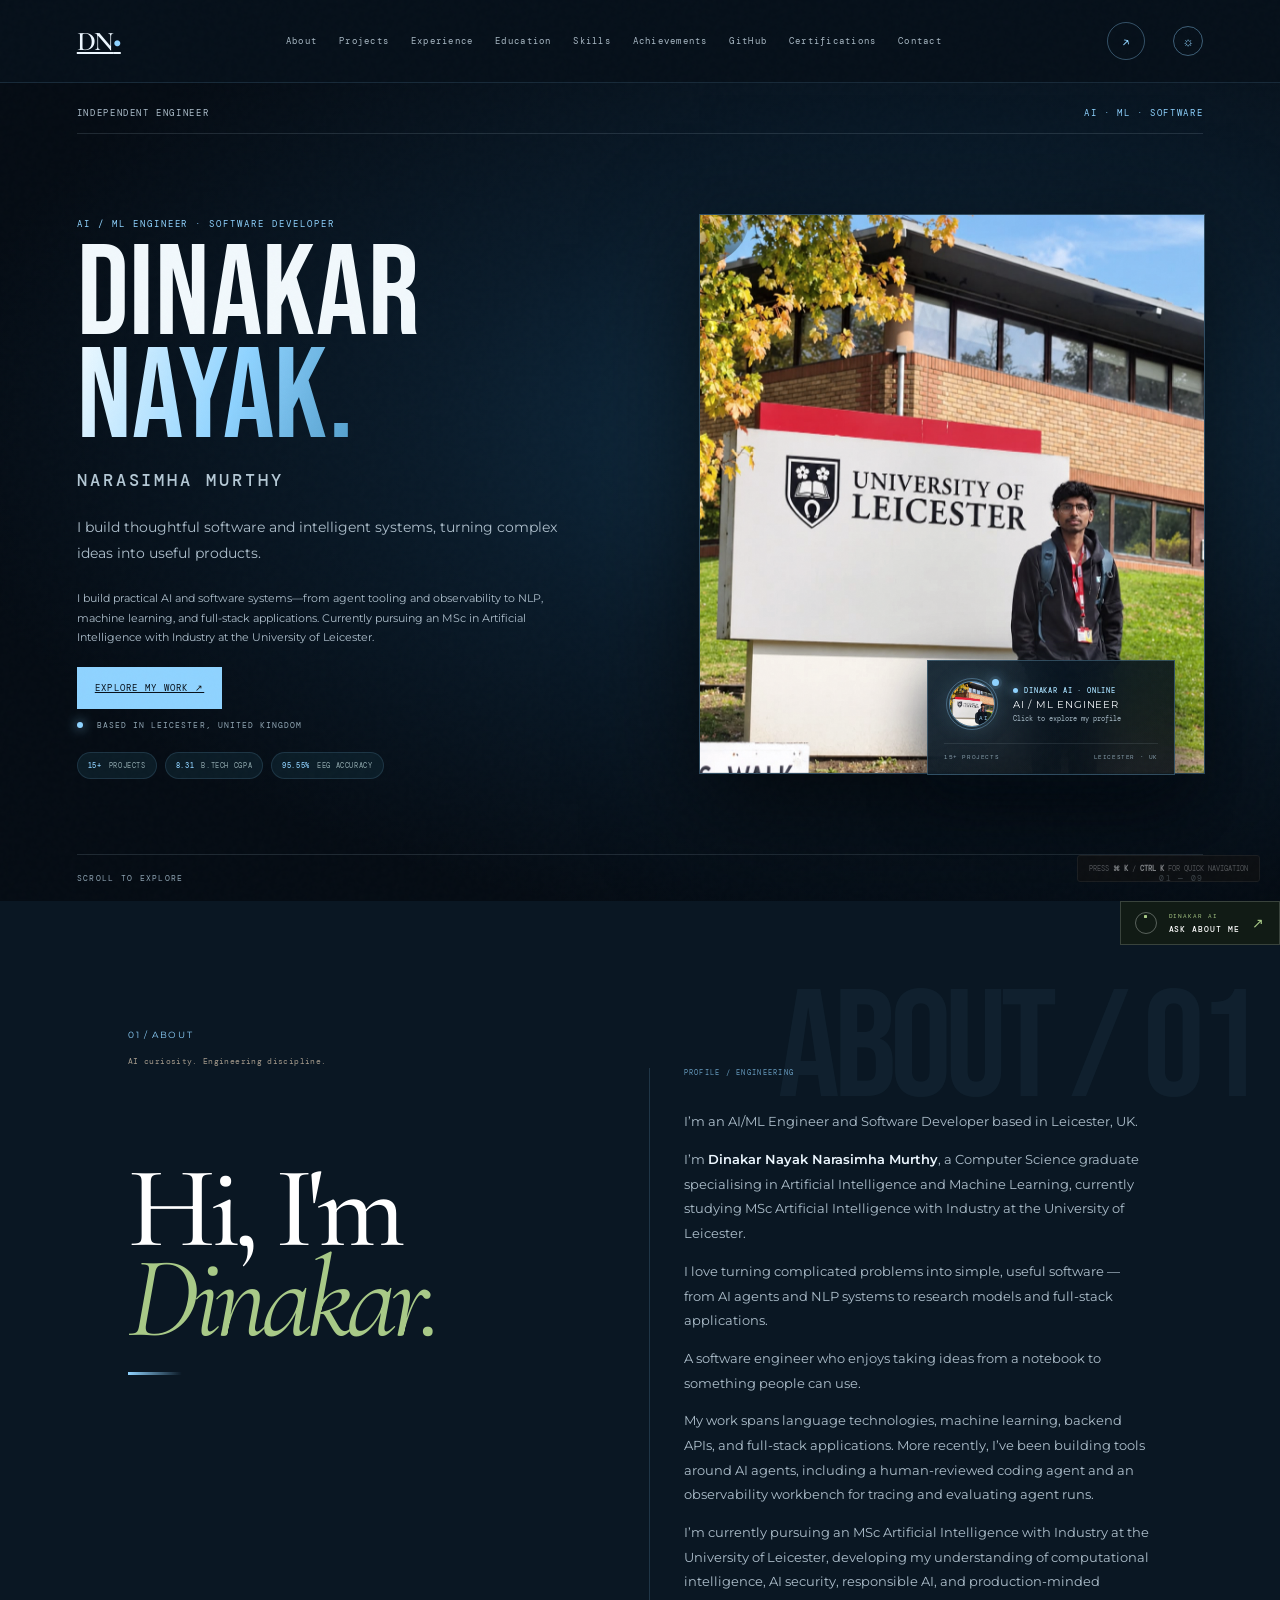
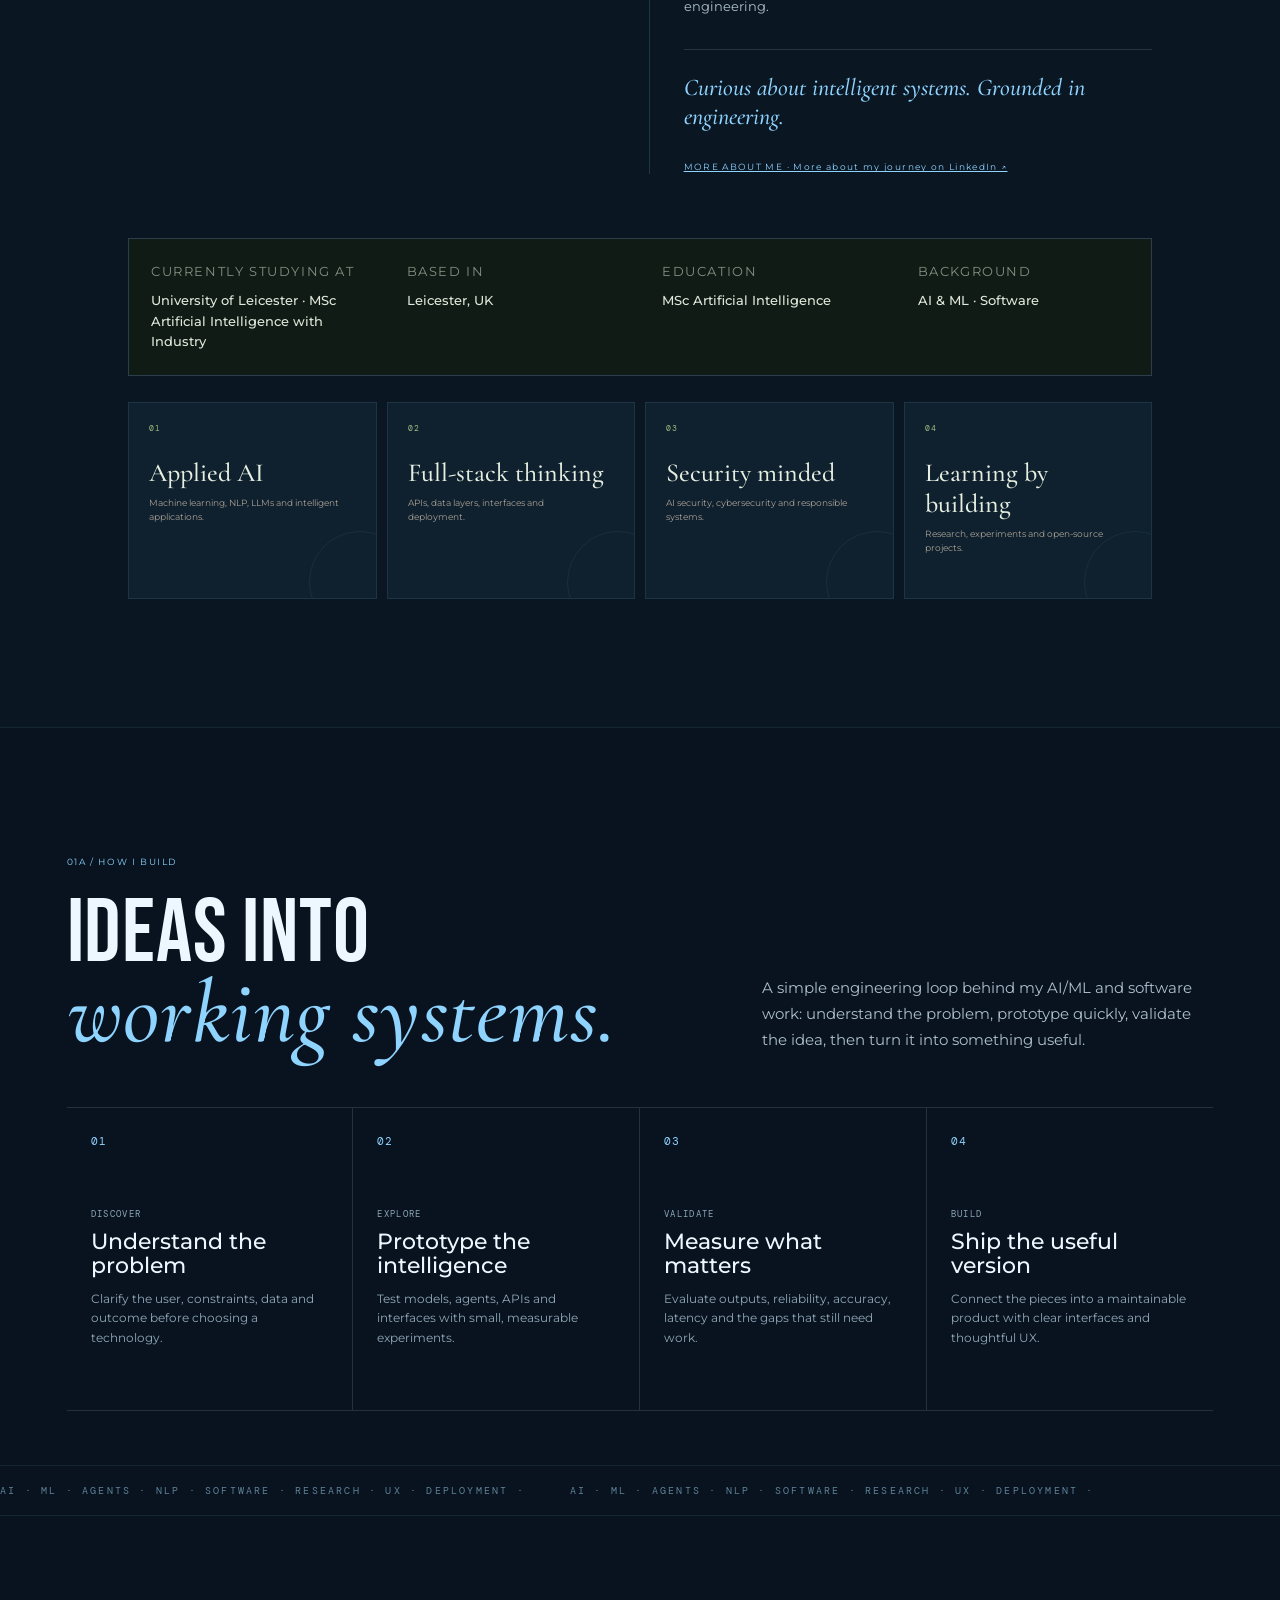
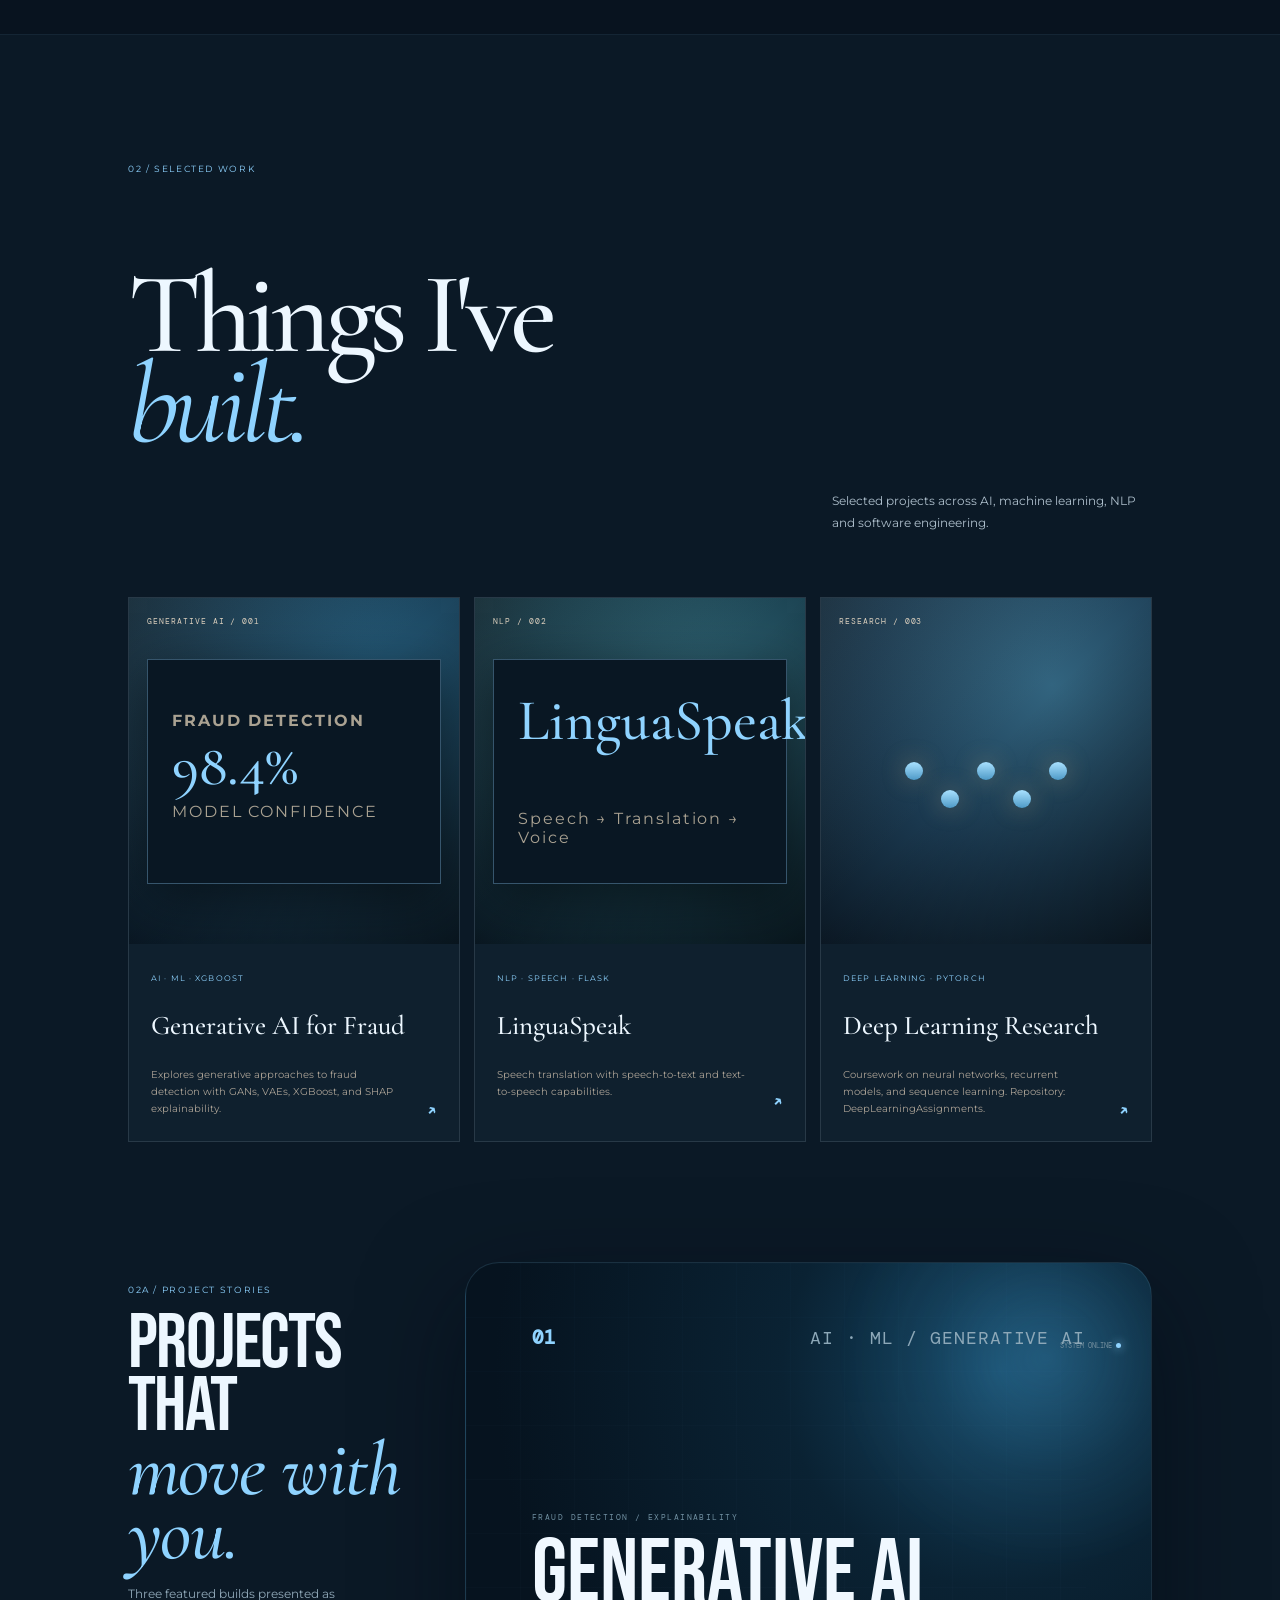
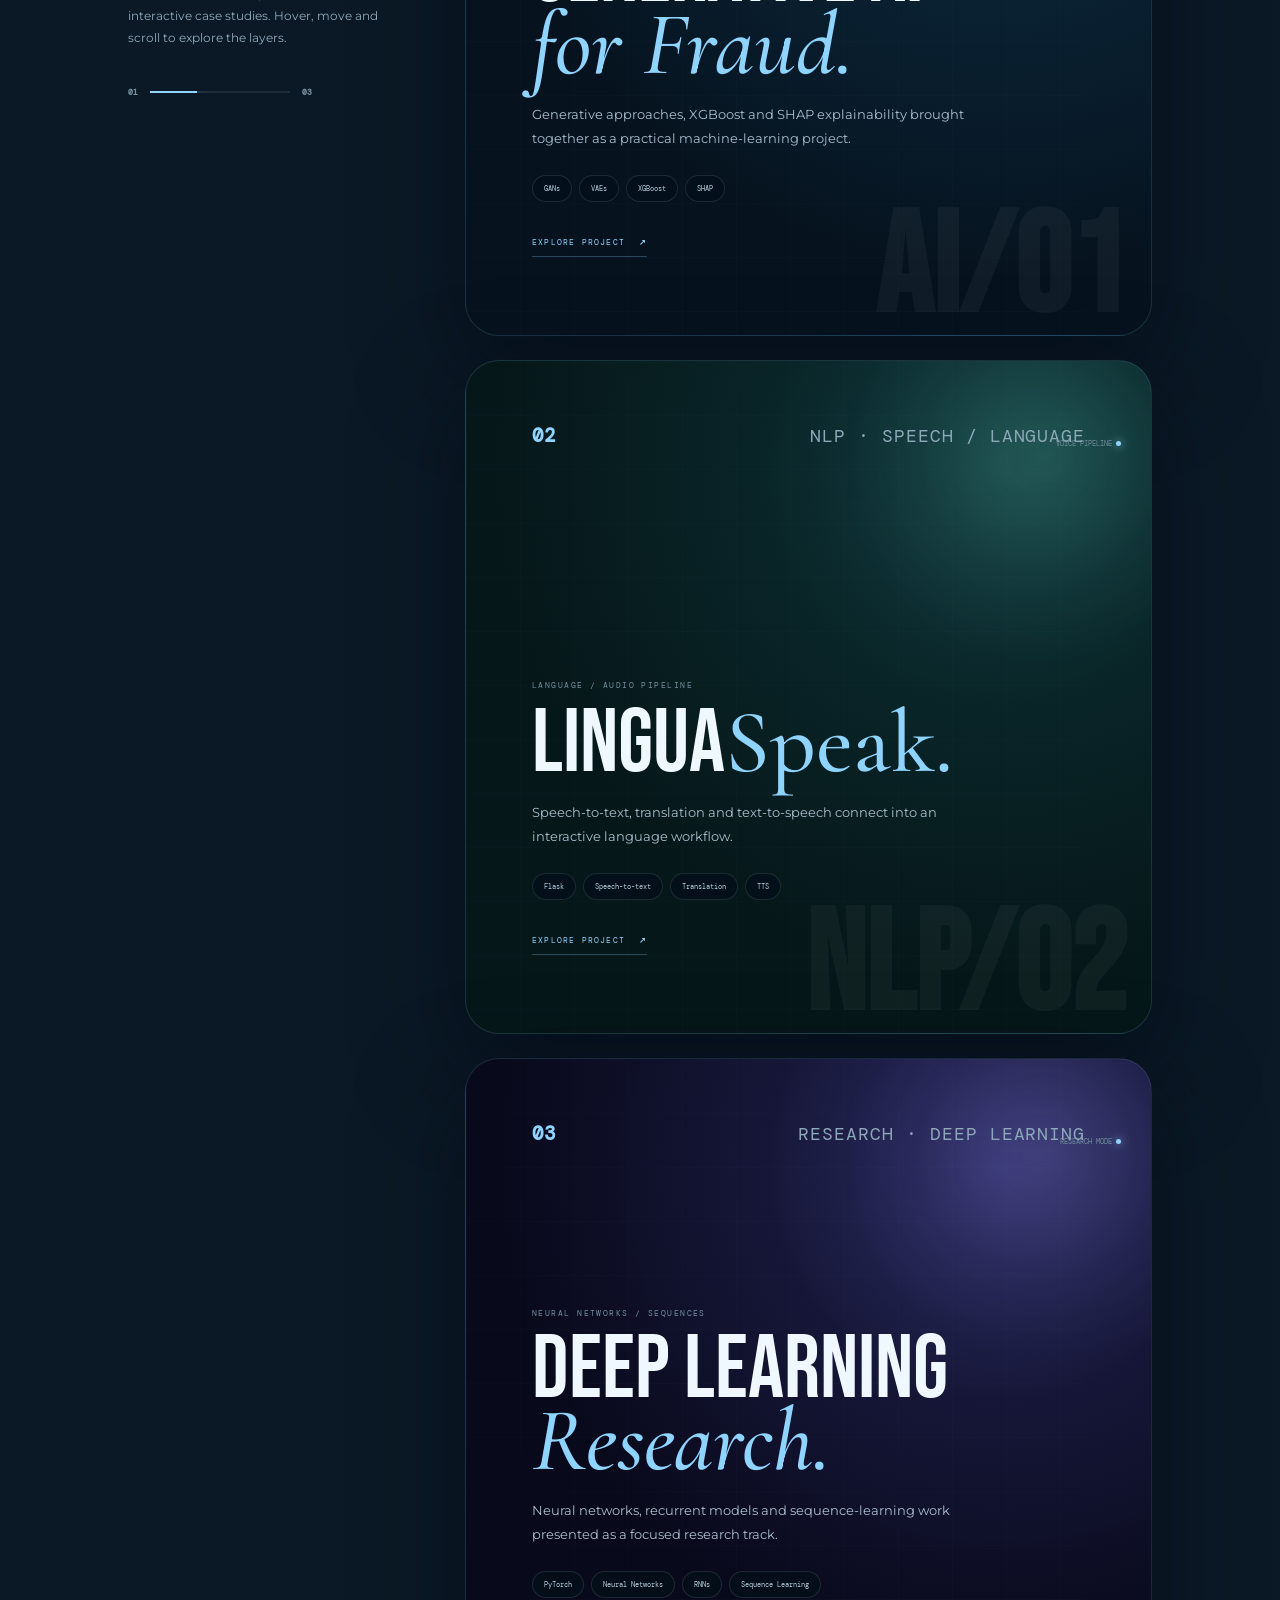
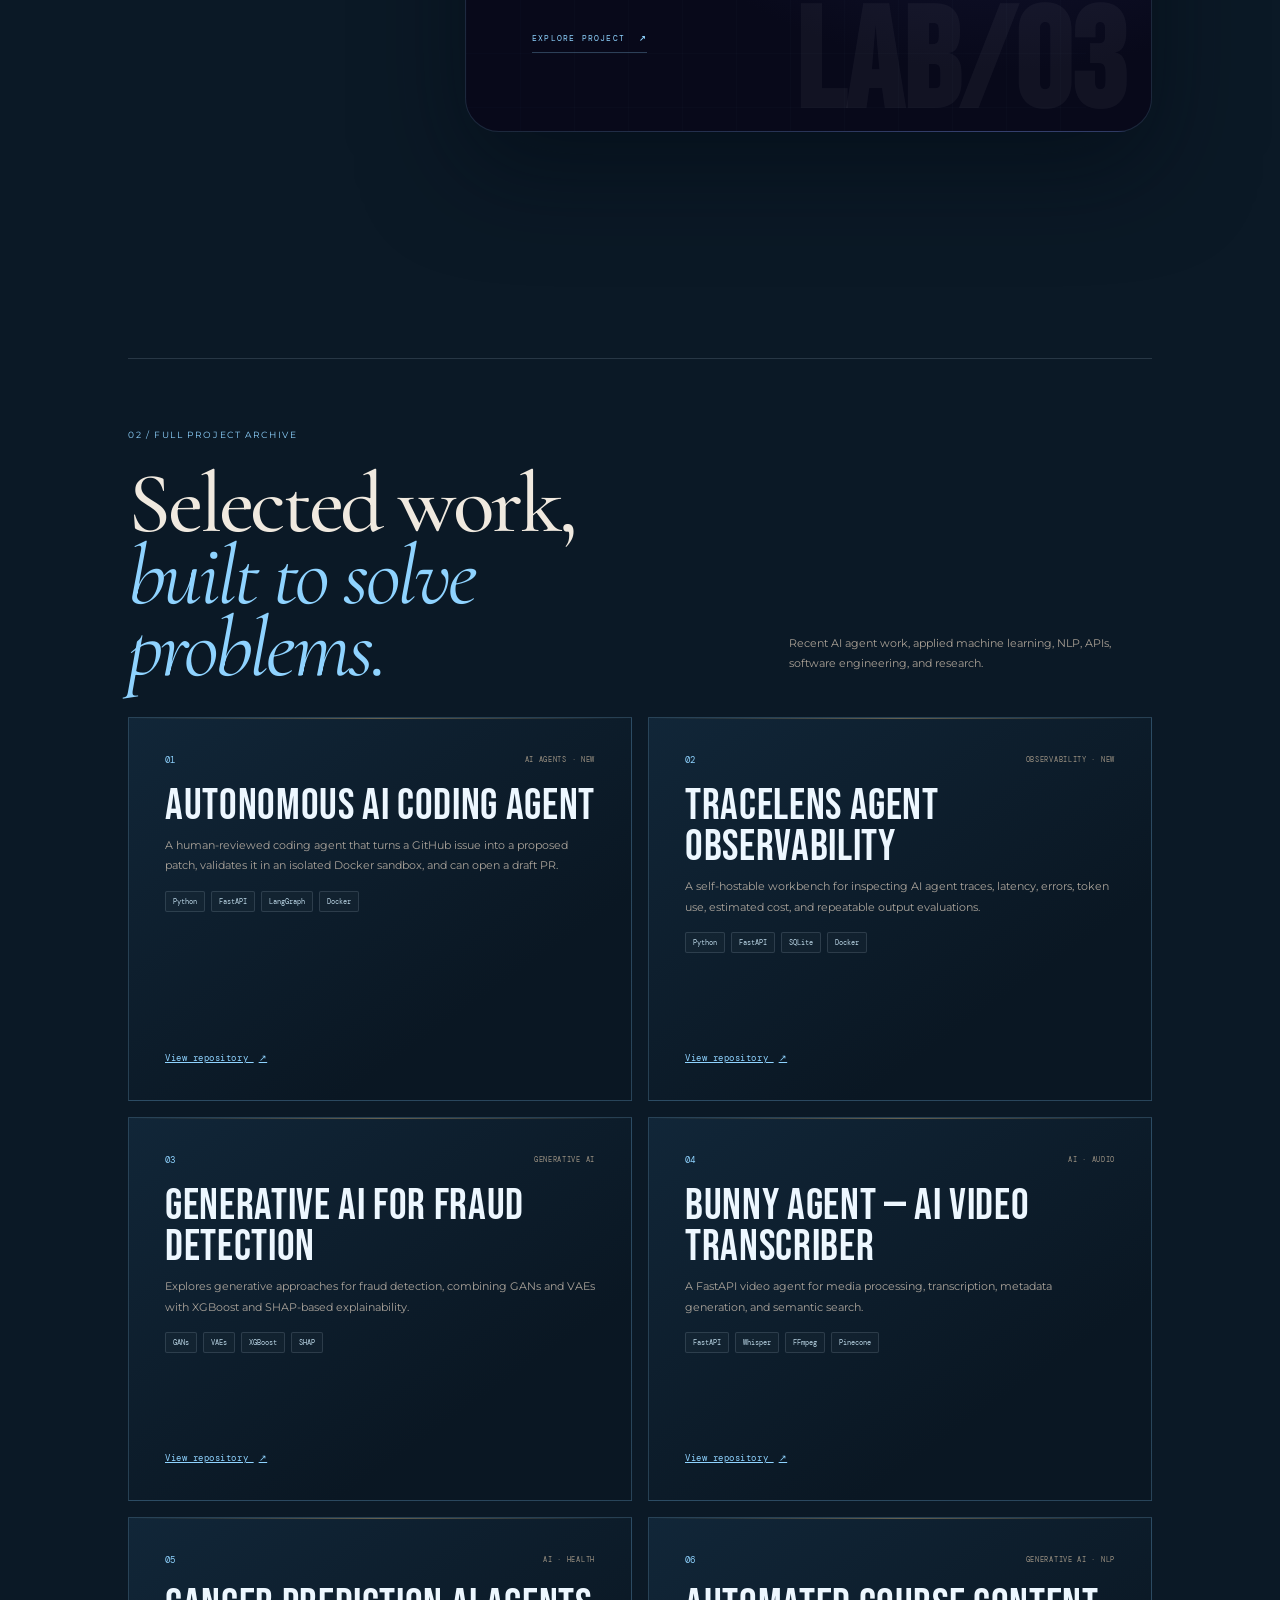
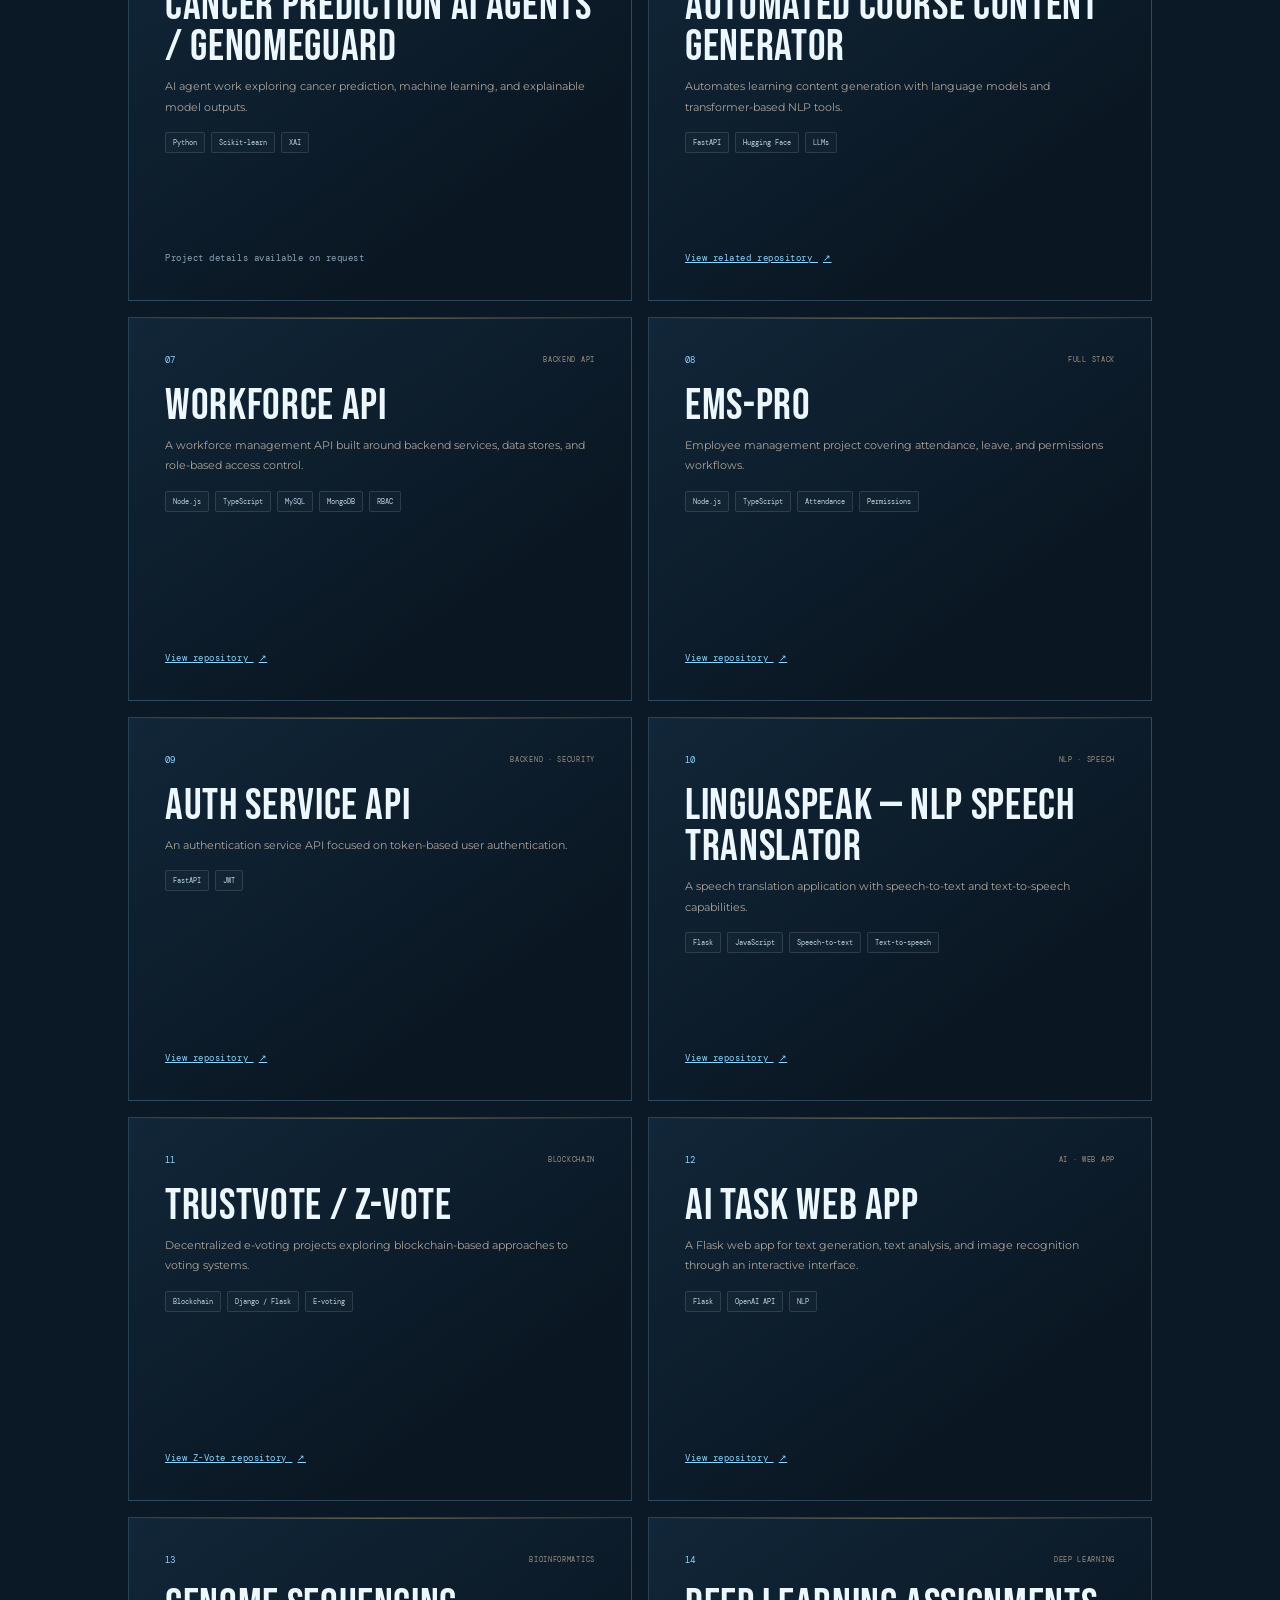
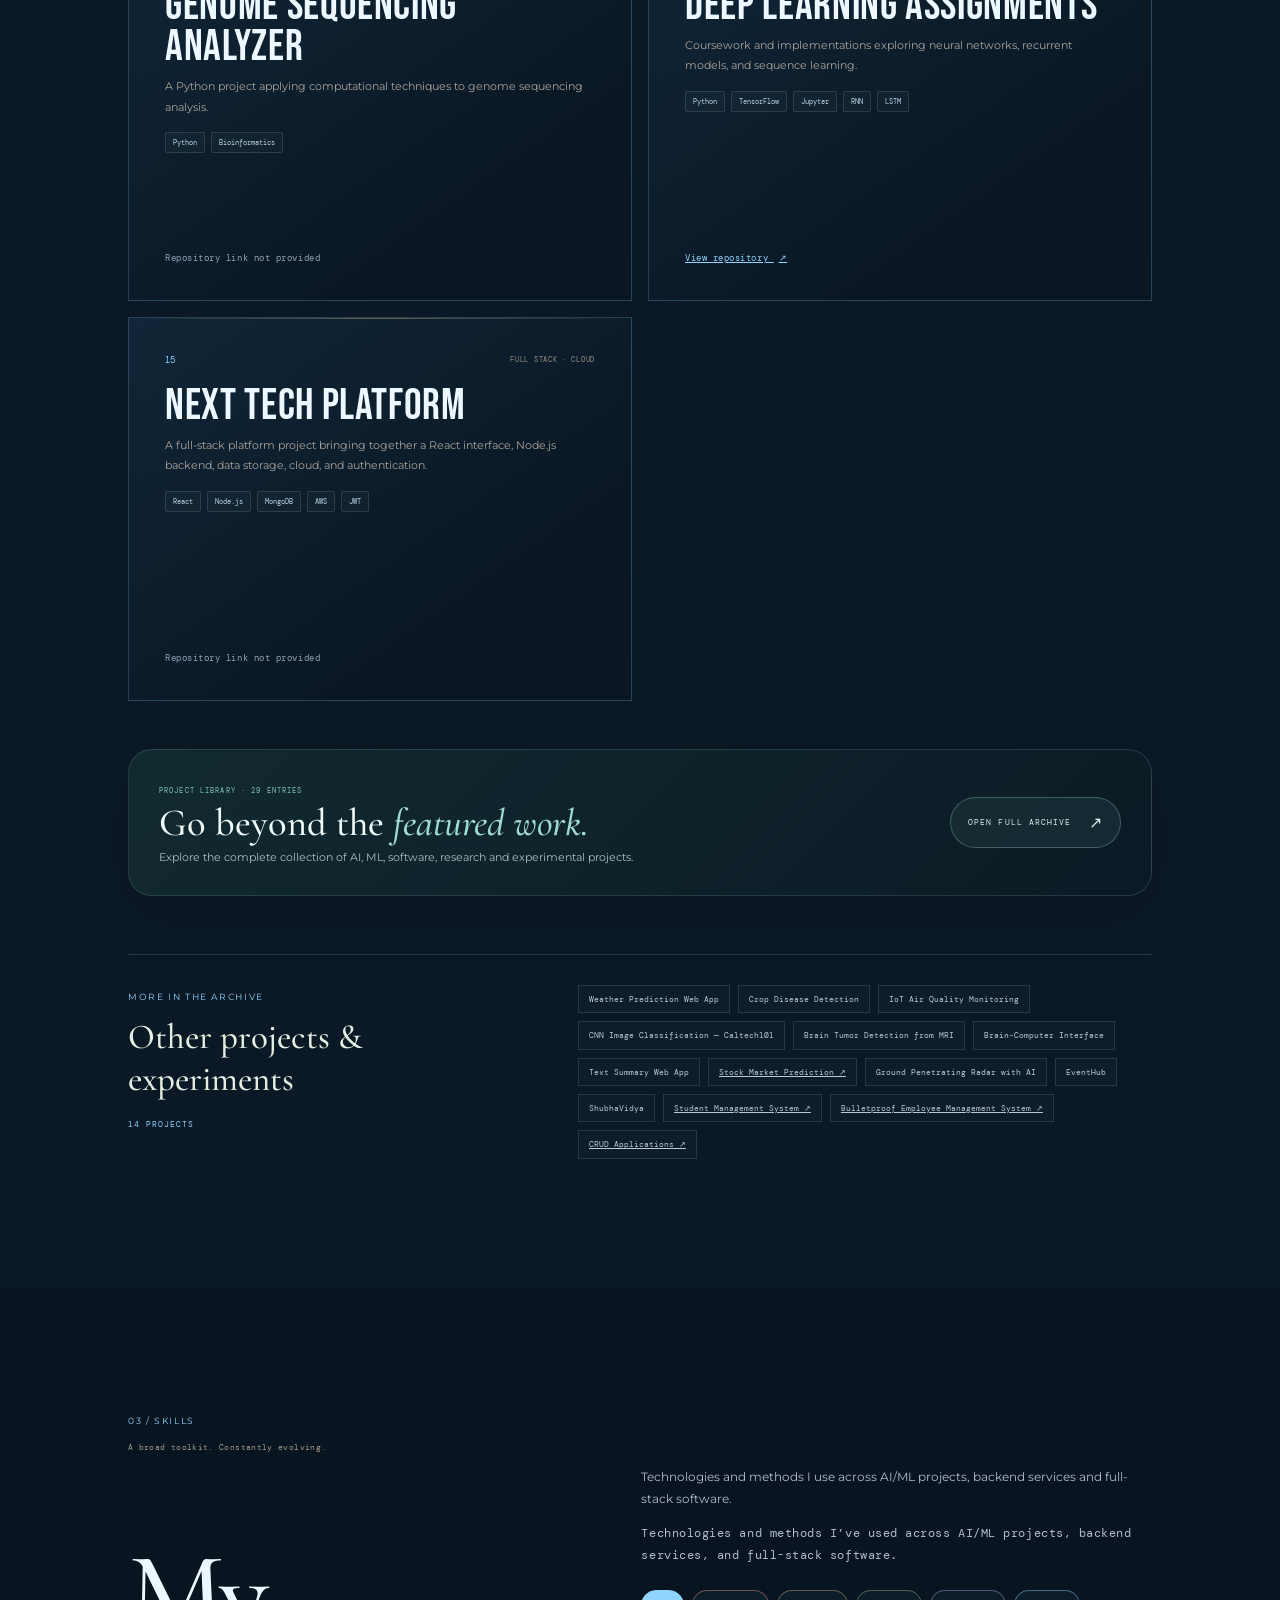
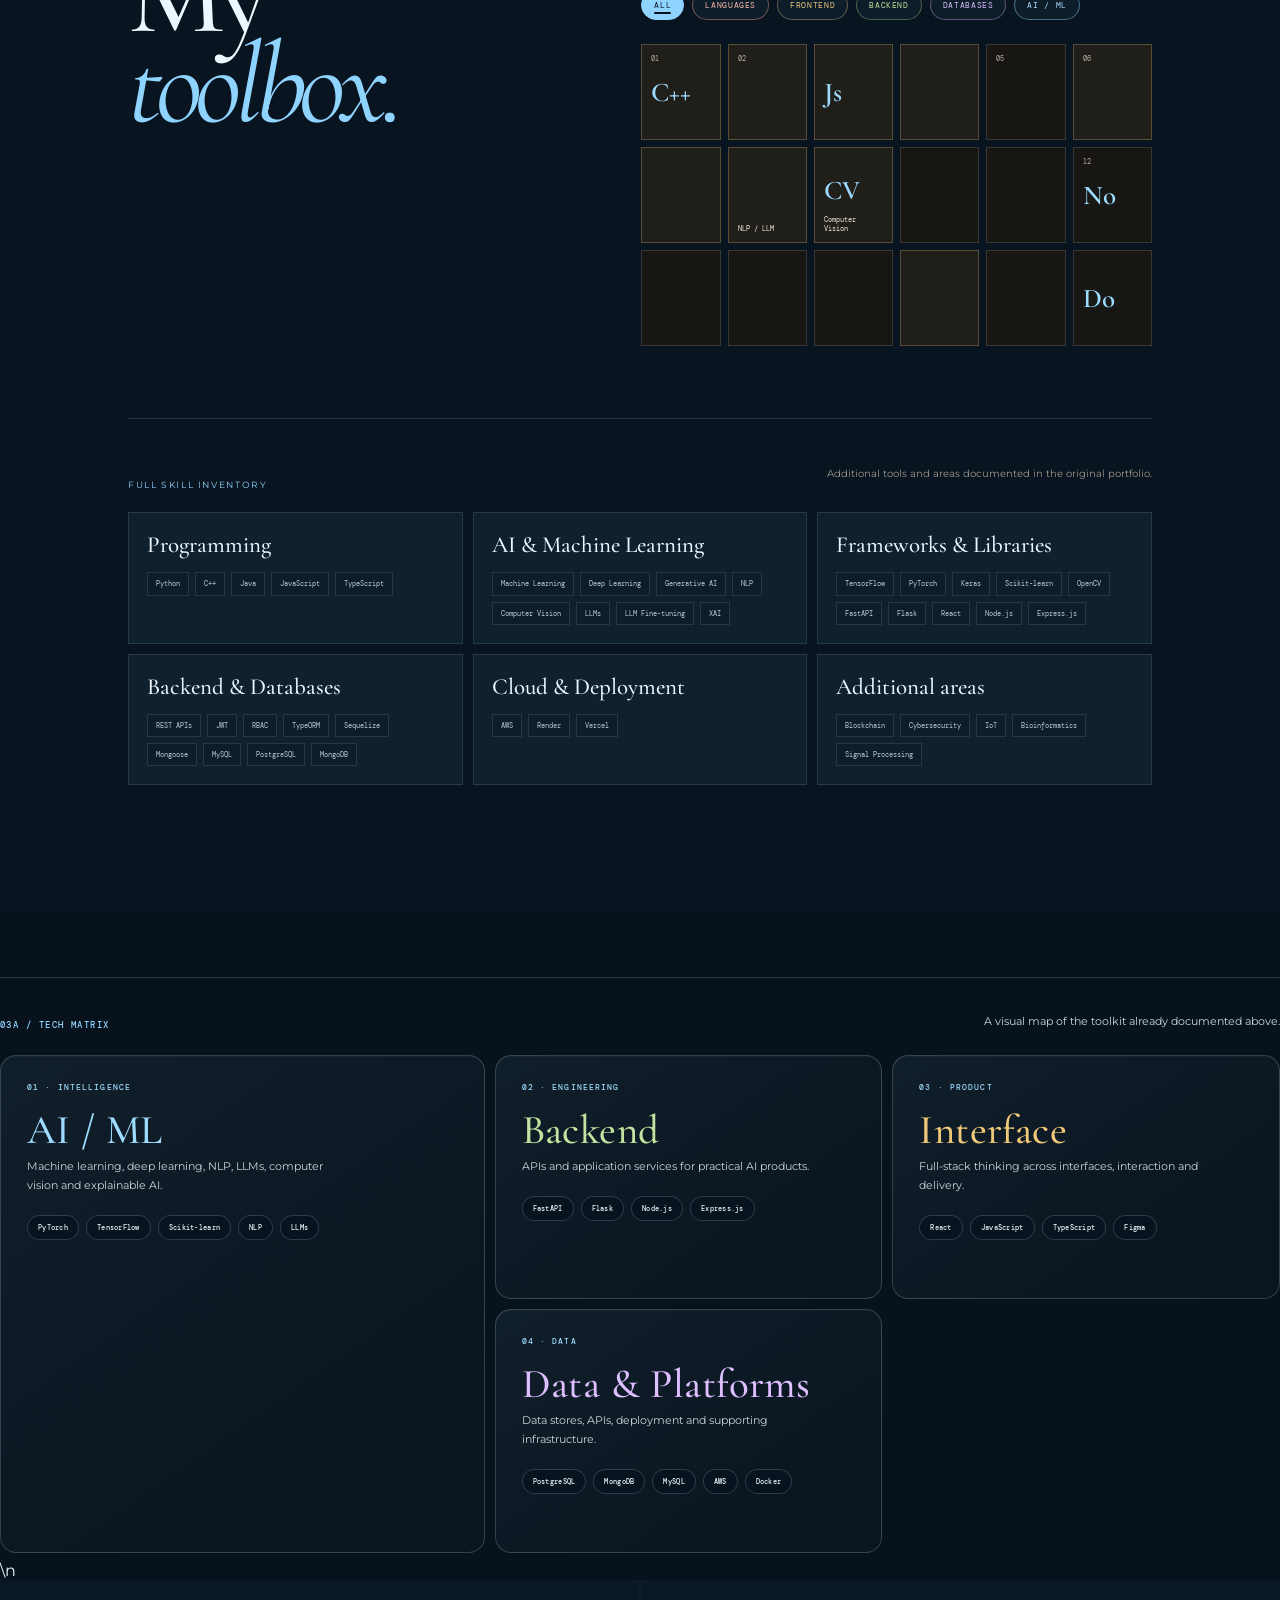
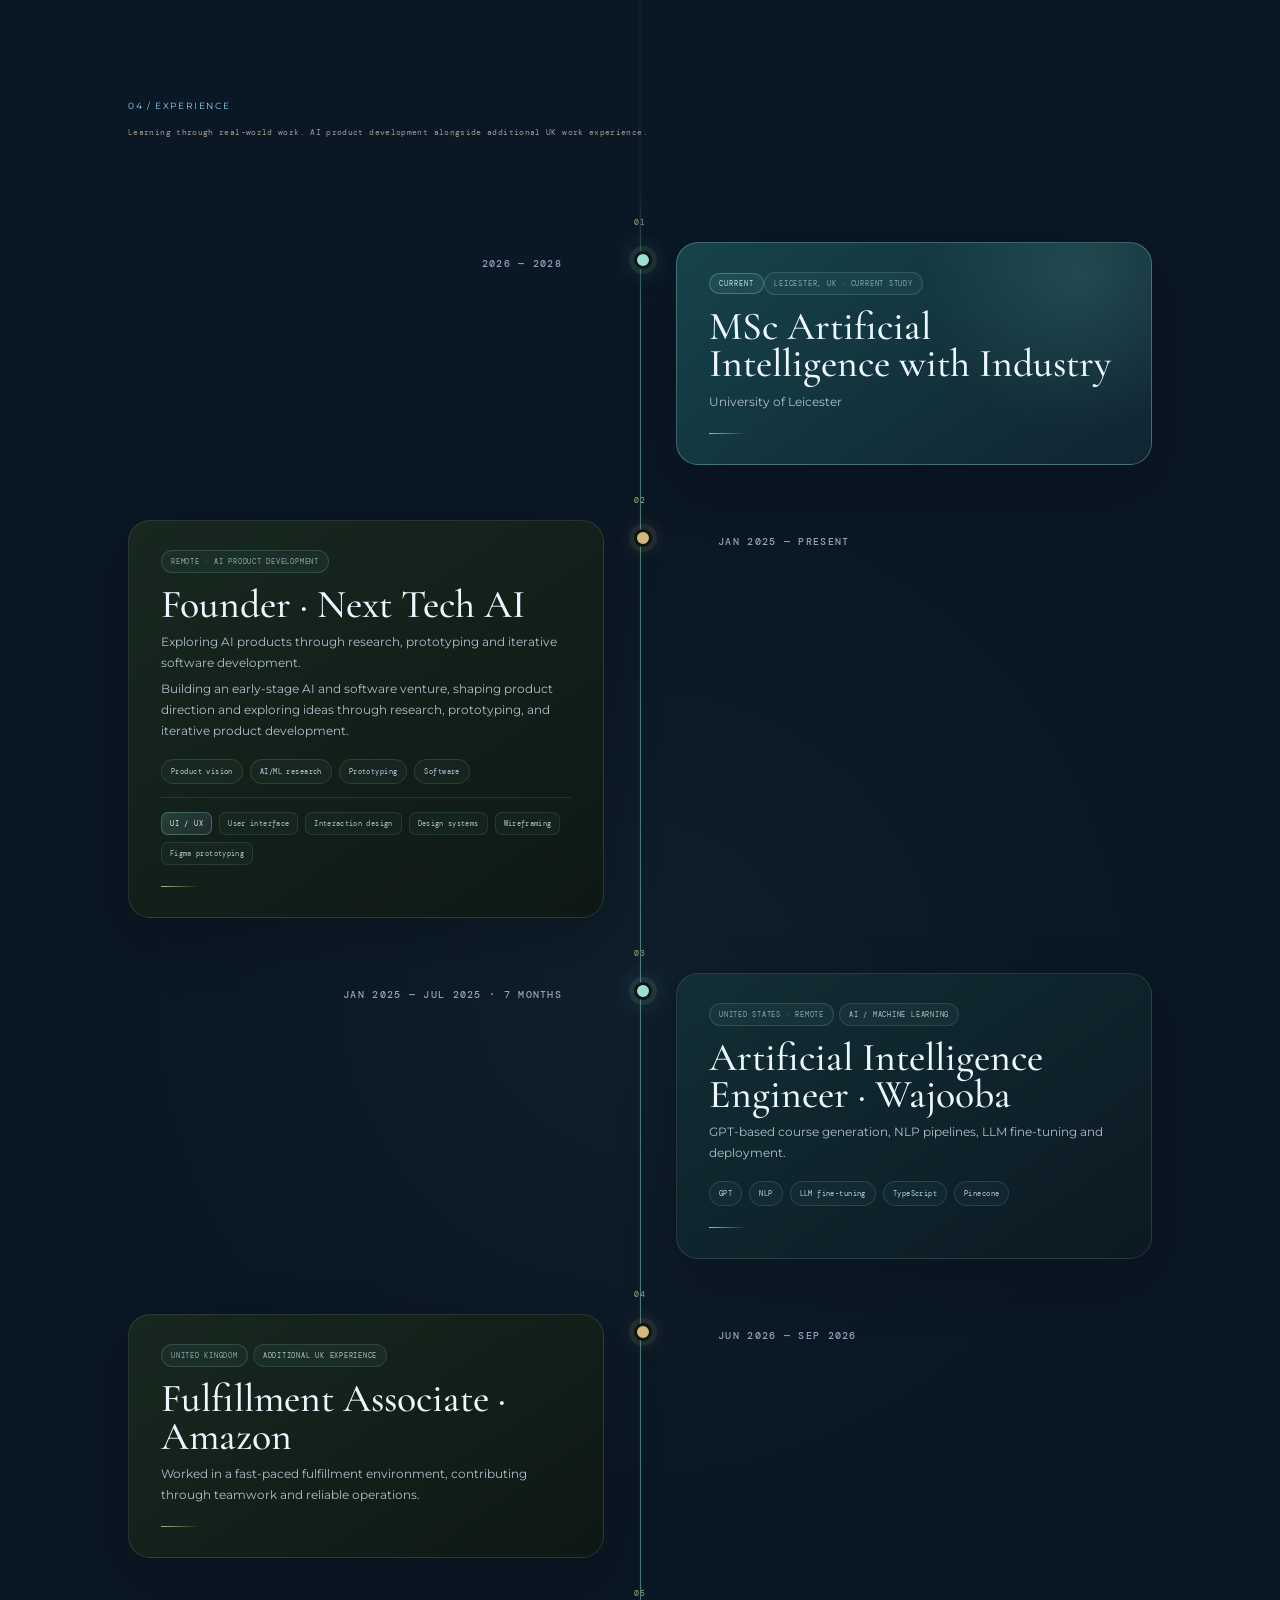
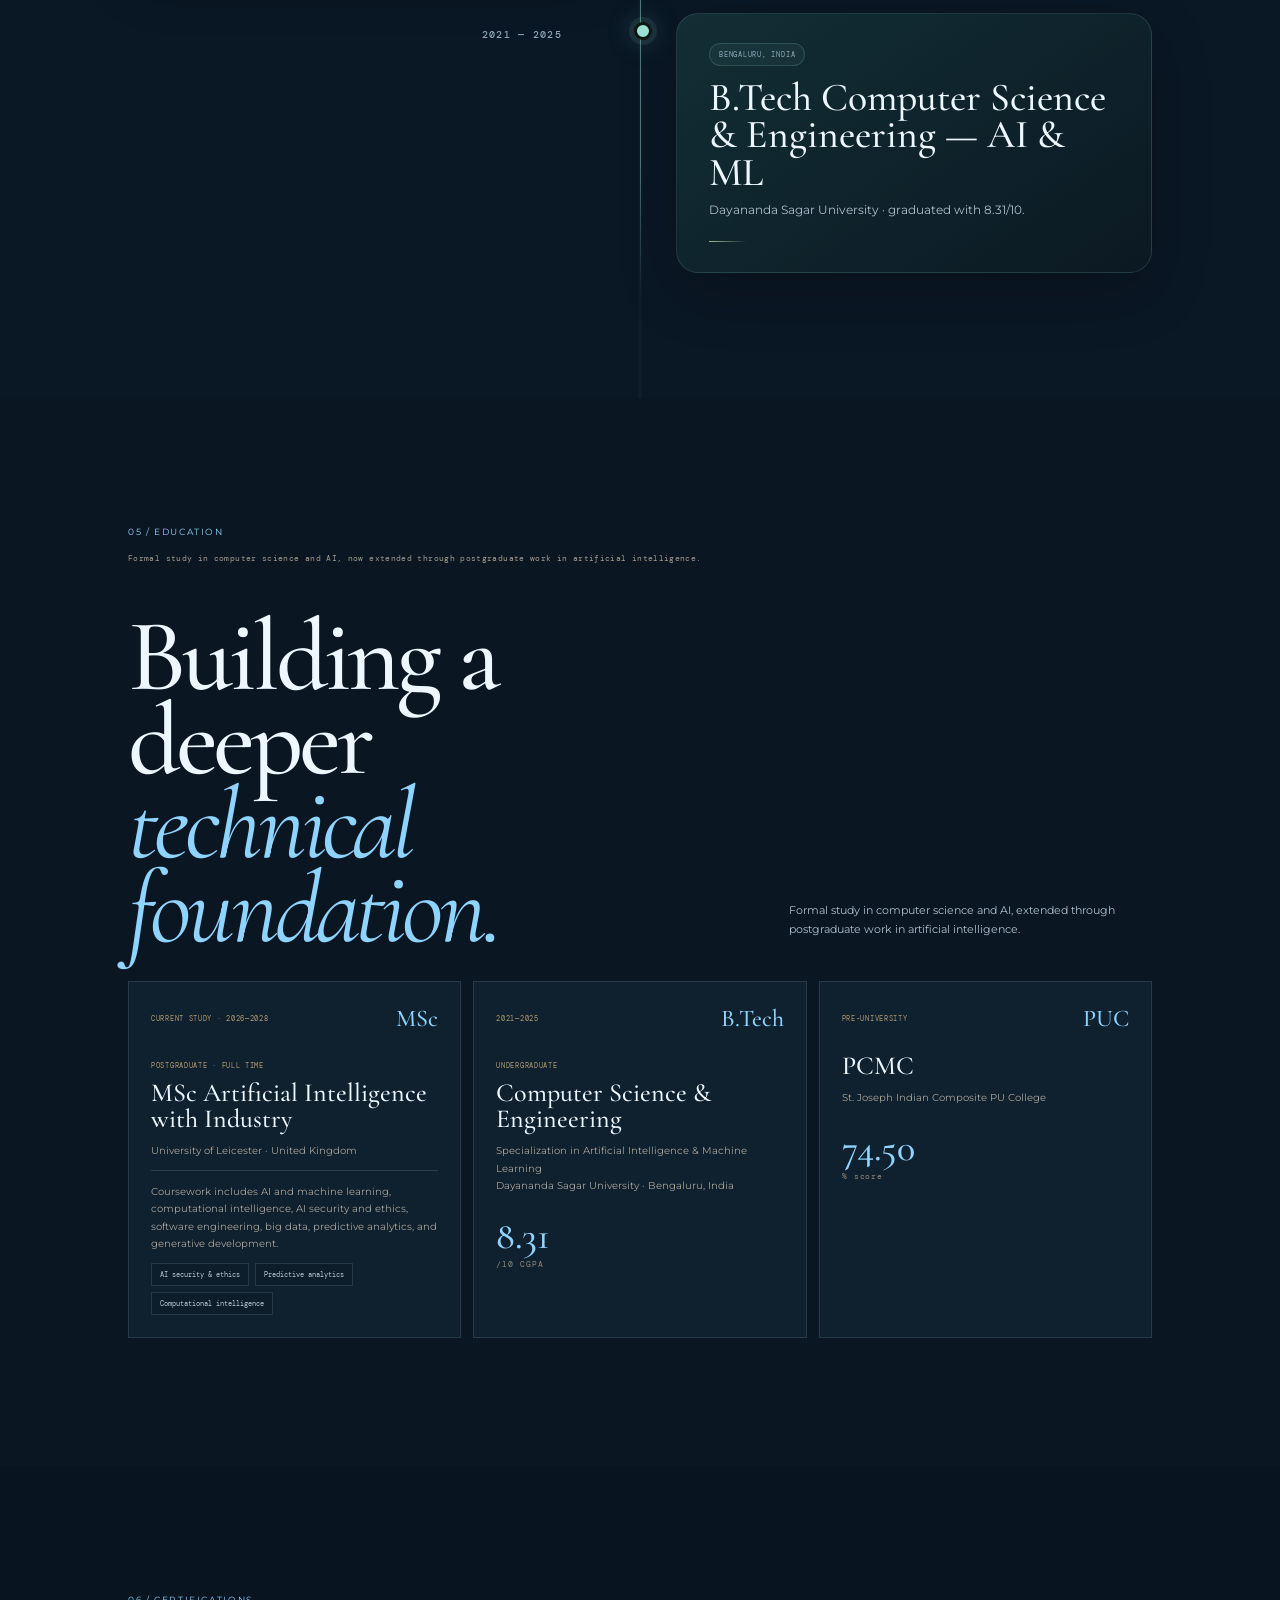
==== commit 76ae56fb: "Simplify Achievements format and remove broken controls" ====
--- a/index.html
+++ b/index.html
@@ -6,7 +6,21 @@
 <link rel="preconnect" href="https://fonts.googleapis.com"><link rel="preconnect" href="https://fonts.gstatic.com" crossorigin>
 <link href="https://fonts.googleapis.com/css2?family=Bebas+Neue&family=Cormorant+Garamond:ital,wght@0,400;0,500;0,600;1,400;1,500;1,600&family=DM+Mono:wght@400;500&family=Montserrat:wght@300;400;500;600;700&display=swap" rel="stylesheet">
 <link rel="stylesheet" href="layout.css?v=20261007-cinematic-layout-6"><link rel="stylesheet" href="style.css?v=20261007-loaderfix-3">
-</head>
+<style id="achievement-static-format">
+.achievement-list-static{position:relative;margin-top:64px;border-top:1px solid var(--border);display:grid}
+.achievement-static-row{position:relative;display:grid;grid-template-columns:70px minmax(0,1fr) minmax(130px,18%);gap:28px;align-items:center;padding:30px 0;border-bottom:1px solid var(--border);transition:padding .3s ease,background .3s ease}
+.achievement-static-row:before{content:"";position:absolute;left:0;top:0;bottom:0;width:2px;background:var(--accent);transform:scaleY(.35);transform-origin:center;transition:transform .35s ease}
+.achievement-static-row:hover{padding-left:18px;padding-right:18px;background:color-mix(in srgb,var(--surface-2) 55%,transparent)}
+.achievement-static-row:hover:before{transform:scaleY(1)}
+.achievement-static-index{color:var(--text-soft);font:9px var(--mono);letter-spacing:.12em}
+.achievement-static-main small{color:var(--accent);font:7px var(--mono);letter-spacing:.15em}
+.achievement-static-main h3{margin:9px 0 8px;color:var(--text-strong);font:500 clamp(25px,3.2vw,46px)/.9 var(--display);letter-spacing:-.03em}
+.achievement-static-main h3 em{color:var(--text-muted);font-family:var(--serif);font-style:normal}
+.achievement-static-main p{max-width:650px;margin:0;color:var(--text-muted);font:10px/1.7 Montserrat,sans-serif}
+.achievement-static-metric{justify-self:end;color:var(--text-strong);font:500 clamp(38px,4.8vw,72px)/.8 var(--display);letter-spacing:-.05em;white-space:nowrap}
+.achievement-static-metric small{color:var(--accent);font:500 .38em var(--display);margin-left:3px}
+@media(max-width:700px){.achievement-static-row{grid-template-columns:42px 1fr;gap:14px;padding:24px 0}.achievement-static-metric{grid-column:2;justify-self:start;margin-top:6px}.achievement-static-main h3{font-size:32px}}
+</style></head>
 <body><script>(function(){var l=document.getElementById("cinematic-loader");if(!l)return;window.setTimeout(function(){l.classList.add("loader-done");l.style.opacity="0";l.style.visibility="hidden";l.style.pointerEvents="none";},2500);})();</script><div id="cinematic-loader"><div class="loader-mark">DN<span>•</span></div><div class="loader-line"><i></i></div><small>INITIALISING PORTFOLIO</small></div><div class="scroll-progress"></div><div class="ambient-noise"></div>
 <div class="page">
 <header><a class="logo" href="#home" aria-label="Dinakar Nayak home">DN<span>•</span></a><nav id="nav-links" aria-label="Main navigation"><a href="#about">About</a><a href="#work">Projects</a><a href="#experience">Experience</a><a href="#education">Education</a><a href="#skills">Skills</a><a href="#achievements">Achievements</a><a href="#github">GitHub</a><a href="#certifications">Certifications</a><a href="#contact">Contact</a></nav><a class="insta" href="https://github.com/Dinakarnayak" target="_blank" rel="noopener noreferrer" aria-label="GitHub profile">↗</a><button class="theme-toggle" id="theme-toggle" type="button" aria-label="Switch theme" aria-pressed="false"><span aria-hidden="true">☼</span></button><button class="menu" id="menu-toggle" aria-expanded="false" aria-controls="nav-links" aria-label="Open navigation">☰</button></header>
@@ -229,28 +243,44 @@
   <div class="section-label">07 / ACHIEVEMENTS</div>
   <div class="achievements-head">
     <div><p class="achievements-kicker">SELECTED MILESTONES · 2021—2026</p><h2>Built.<br><em>Proven.</em></h2></div>
-    <p class="achievements-intro">The numbers behind the work. Select a milestone and explore what it represents.</p>
-  </div>
-  <div class="achievements-stage">
-    <div class="achievement-spine" aria-hidden="true"><i></i><i></i><i></i></div>
-    <div class="achievement-hero-number"><b id="achievement-hero-number">95.55</b><span id="achievement-hero-unit">%</span></div>
-    <div class="achievement-stage-copy">
-      <span class="achievement-live"><i></i> MILESTONE <b id="achievement-live-index">01</b> / 03</span>
-      <small id="achievement-stage-kicker">RESEARCH · 2025</small>
-      <h3 id="achievement-stage-title">EEG MODEL<br><em>ACCURACY</em></h3>
-      <p id="achievement-stage-copy">A GRU-based emotion classification model evaluated on EEG data, reaching 95.55% test accuracy.</p>
-      <a id="achievement-stage-link" href="#work">EXPLORE THE WORK <span>↗</span></a>
-    </div>
-    <div class="achievement-controls" aria-label="Achievement milestones">
-      <button class="achievement-dot is-active" type="button" data-achievement="research" aria-pressed="true"><span>01</span><b>RESEARCH</b></button>
-      <button class="achievement-dot" type="button" data-achievement="academic" aria-pressed="false"><span>02</span><b>ACADEMIC</b></button>
-      <button class="achievement-dot" type="button" data-achievement="build" aria-pressed="false"><span>03</span><b>BUILD</b></button>
-    </div>
-  </div>
-  <div class="achievement-bottom-line">
-    <span><i></i> SELECT A MILESTONE</span>
-    <span id="achievement-bottom-note">95.55% TEST ACCURACY · EEG EMOTION CLASSIFICATION</span>
-    <span>EXPLORE THE JOURNEY →</span>
+    <p class="achievements-intro">The numbers behind the work. Three milestones across research, academic achievement and practical building.</p>
+  </div>
+
+  <div class="achievement-list-static">
+    <article class="achievement-static-row">
+      <span class="achievement-static-index">01</span>
+      <div class="achievement-static-main">
+        <small>RESEARCH · 2025</small>
+        <h3>EEG MODEL <em>ACCURACY</em></h3>
+        <p>A GRU-based emotion classification model evaluated on EEG data, reaching 95.55% test accuracy.</p>
+      </div>
+      <strong class="achievement-static-metric">95.55<small>%</small></strong>
+    </article>
+
+    <article class="achievement-static-row">
+      <span class="achievement-static-index">02</span>
+      <div class="achievement-static-main">
+        <small>ACADEMIC · 2025</small>
+        <h3>COMPUTER <em>SCIENCE</em></h3>
+        <p>Final B.Tech performance in Computer Science & Engineering with an Artificial Intelligence & Machine Learning specialisation.</p>
+      </div>
+      <strong class="achievement-static-metric">8.31<small>/10</small></strong>
+    </article>
+
+    <article class="achievement-static-row">
+      <span class="achievement-static-index">03</span>
+      <div class="achievement-static-main">
+        <small>BUILD · 2021—2026</small>
+        <h3>PROJECT <em>PORTFOLIO</em></h3>
+        <p>15+ selected projects spanning AI, machine learning, agents, software engineering and research.</p>
+      </div>
+      <strong class="achievement-static-metric">15<small>+</small></strong>
+    </article>
+  </div>
+
+  <div class="achievements-footer">
+    <span><i></i> THREE MILESTONES · RESEARCH · ACADEMIC · BUILD</span>
+    <span>SELECTED WORK · 2021—2026</span>
   </div>
 </section>
 <section class="github-feature" id="github"><div class="section-label">08 / GITHUB ACTIVITY</div><div class="github-feature-grid"><div><h2>Open source is<br><em>where ideas travel.</em></h2><p>My GitHub is home to experiments in AI agents, observability, machine learning, NLP, and full-stack development. Start with the newest work, or browse the full repository archive.</p><div class="github-actions"><a class="button" href="https://github.com/Dinakarnayak" target="_blank" rel="noopener noreferrer">EXPLORE GITHUB ↗</a><a class="github-outline" href="https://github.com/Dinakarnayak?tab=repositories" target="_blank" rel="noopener noreferrer">ALL REPOSITORIES ↗</a></div></div><div class="github-repos"><a href="https://github.com/Dinakarnayak/autonomous-ai-coding-agent" target="_blank" rel="noopener noreferrer"><span>01</span><div><b>autonomous-ai-coding-agent</b><small>Human-reviewed AI coding agent</small></div><strong>↗</strong></a><a href="https://github.com/Dinakarnayak/tracelens-agent-observability" target="_blank" rel="noopener noreferrer"><span>02</span><div><b>tracelens-agent-observability</b><small>Tracing & evaluation for agent systems</small></div><strong>↗</strong></a><a href="https://github.com/Dinakarnayak/Generative-AI-for-Fraud" target="_blank" rel="noopener noreferrer"><span>03</span><div><b>Generative-AI-for-Fraud</b><small>Generative models for fraud detection</small></div><strong>↗</strong></a><p class="github-note">New projects added <b>September 2026</b></p></div></div></section>
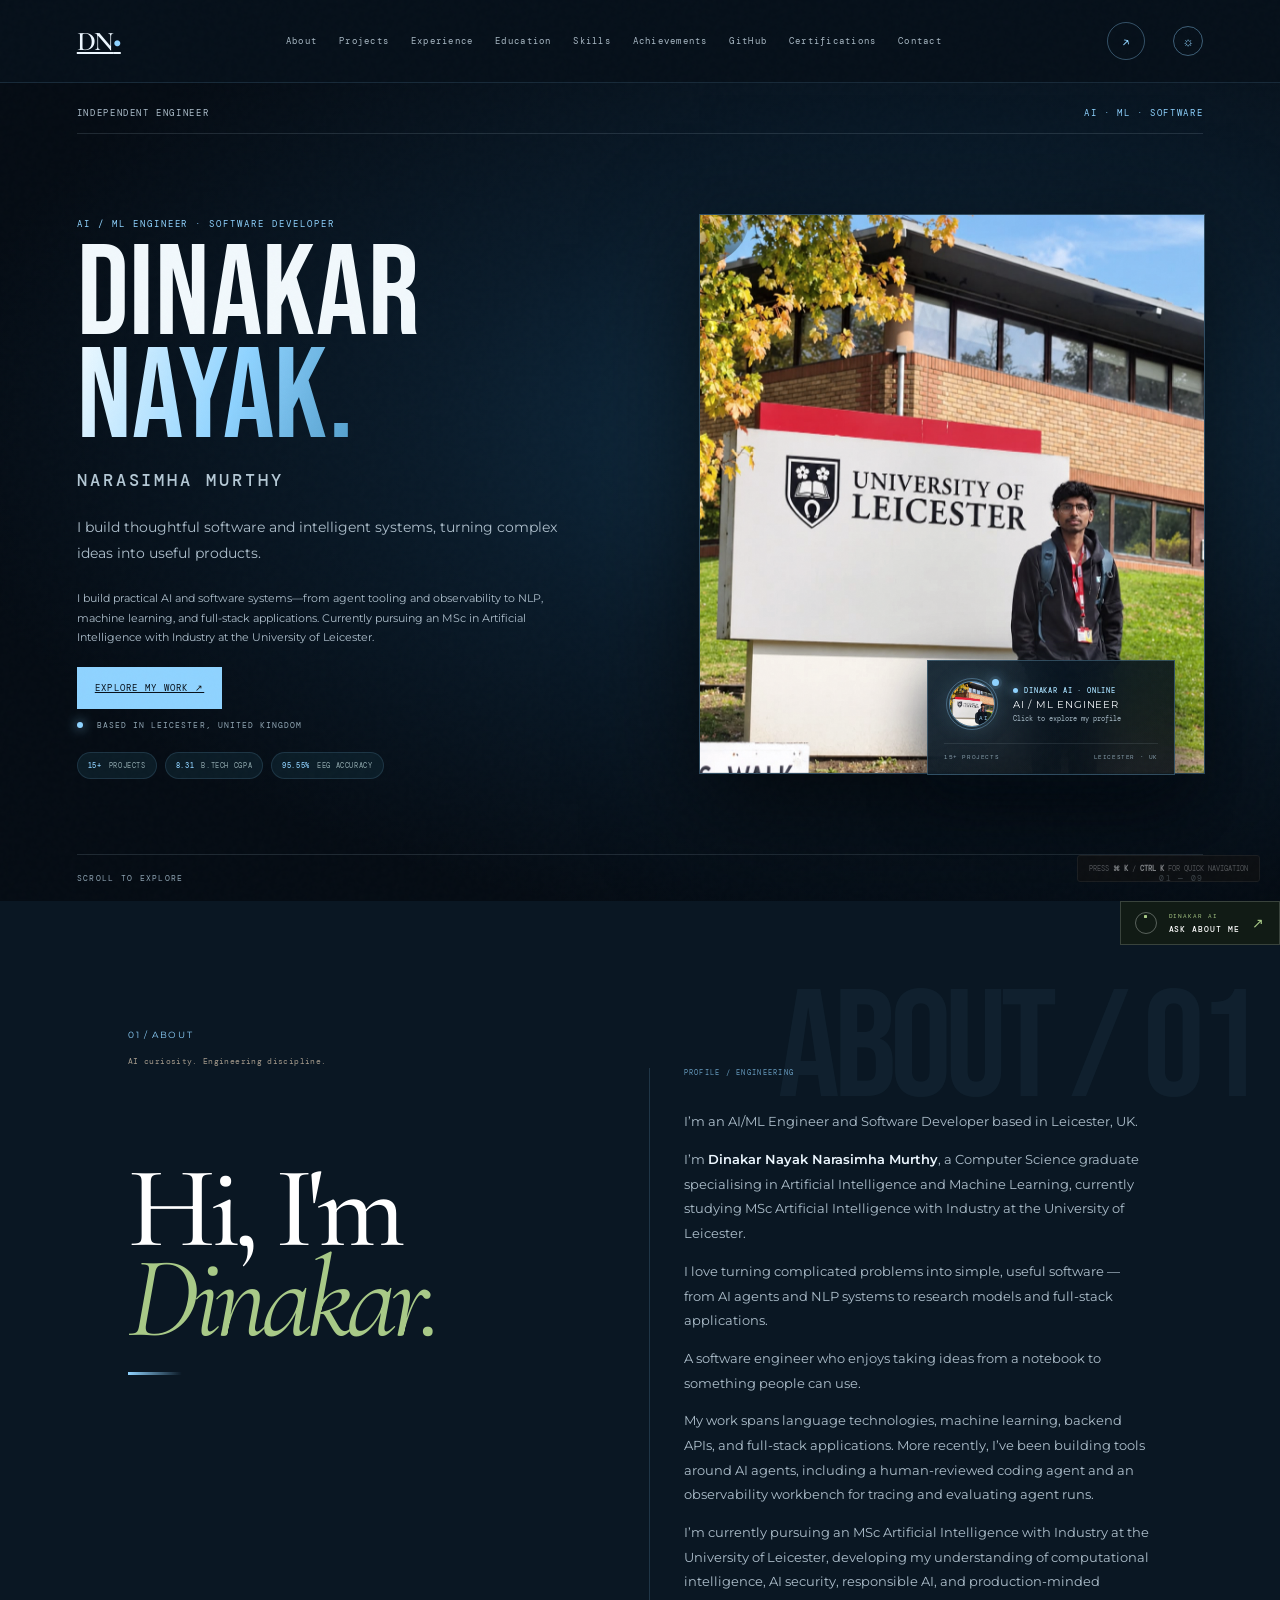
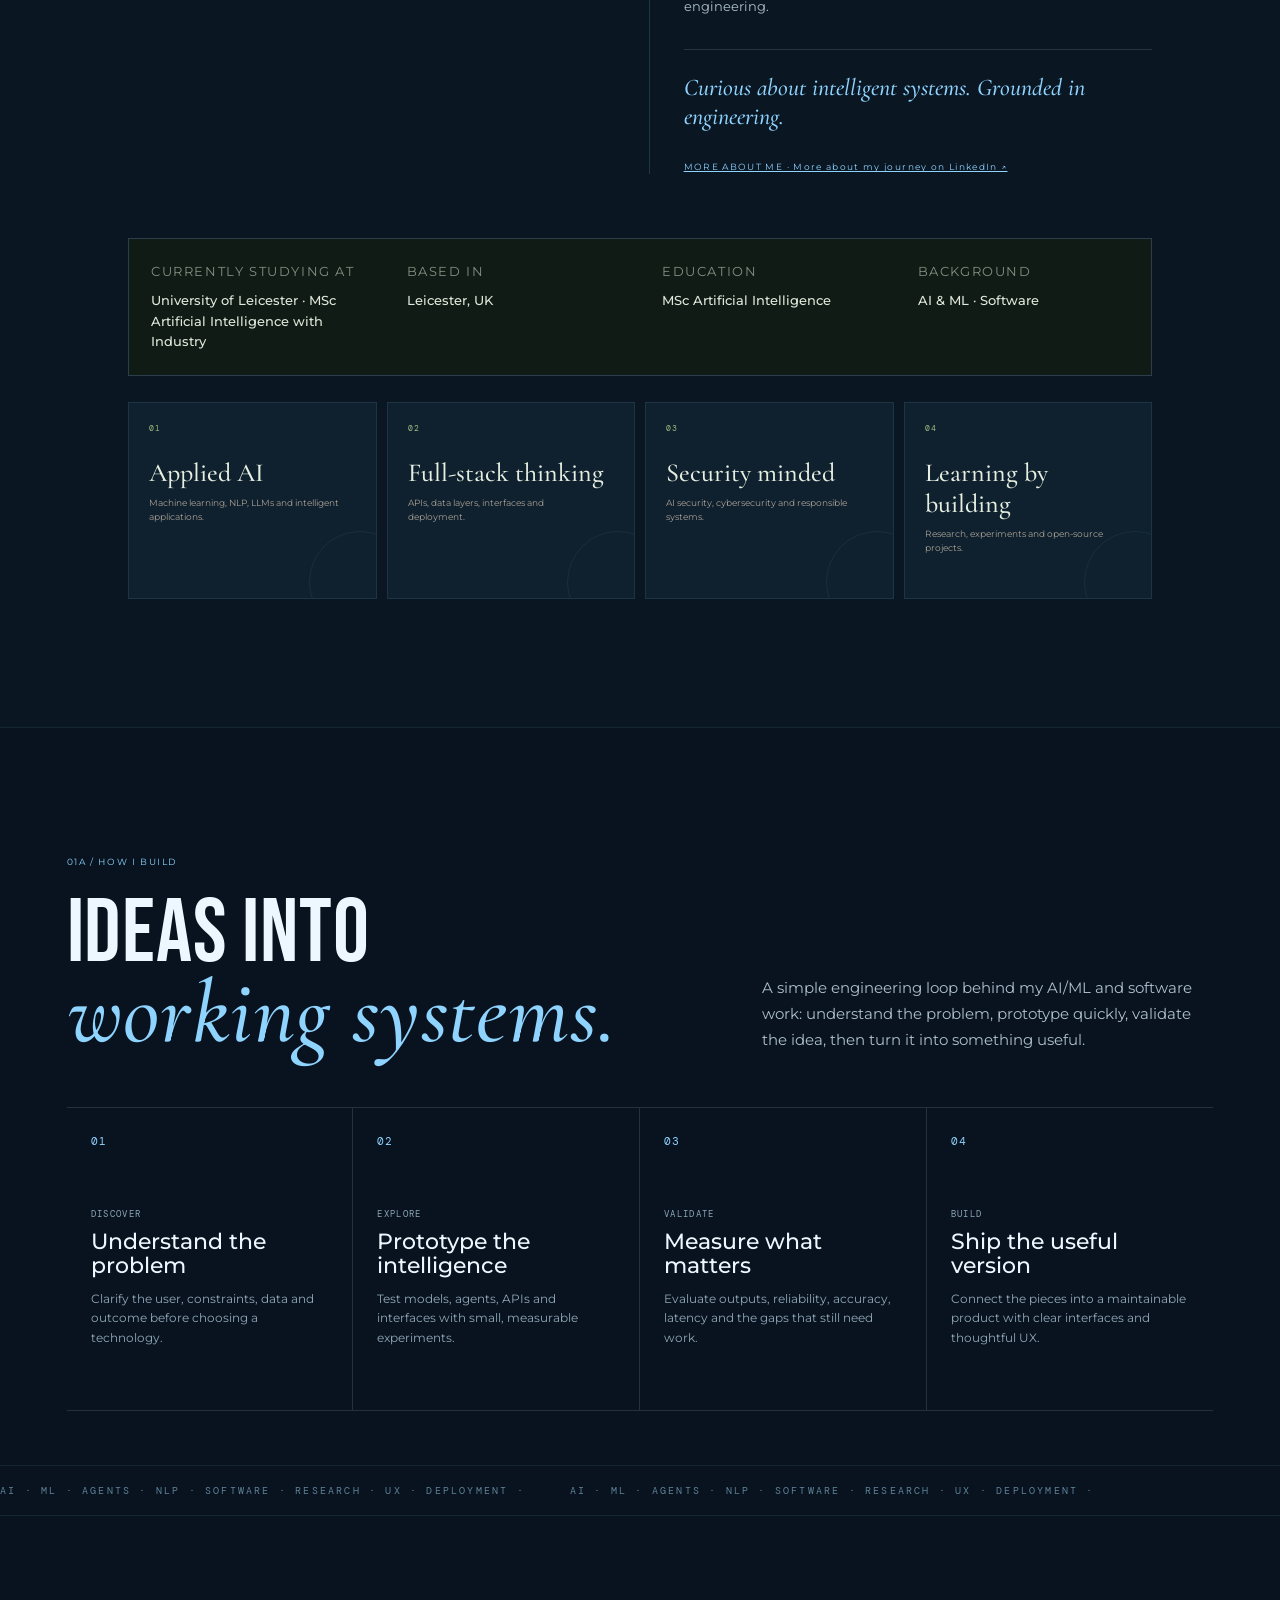
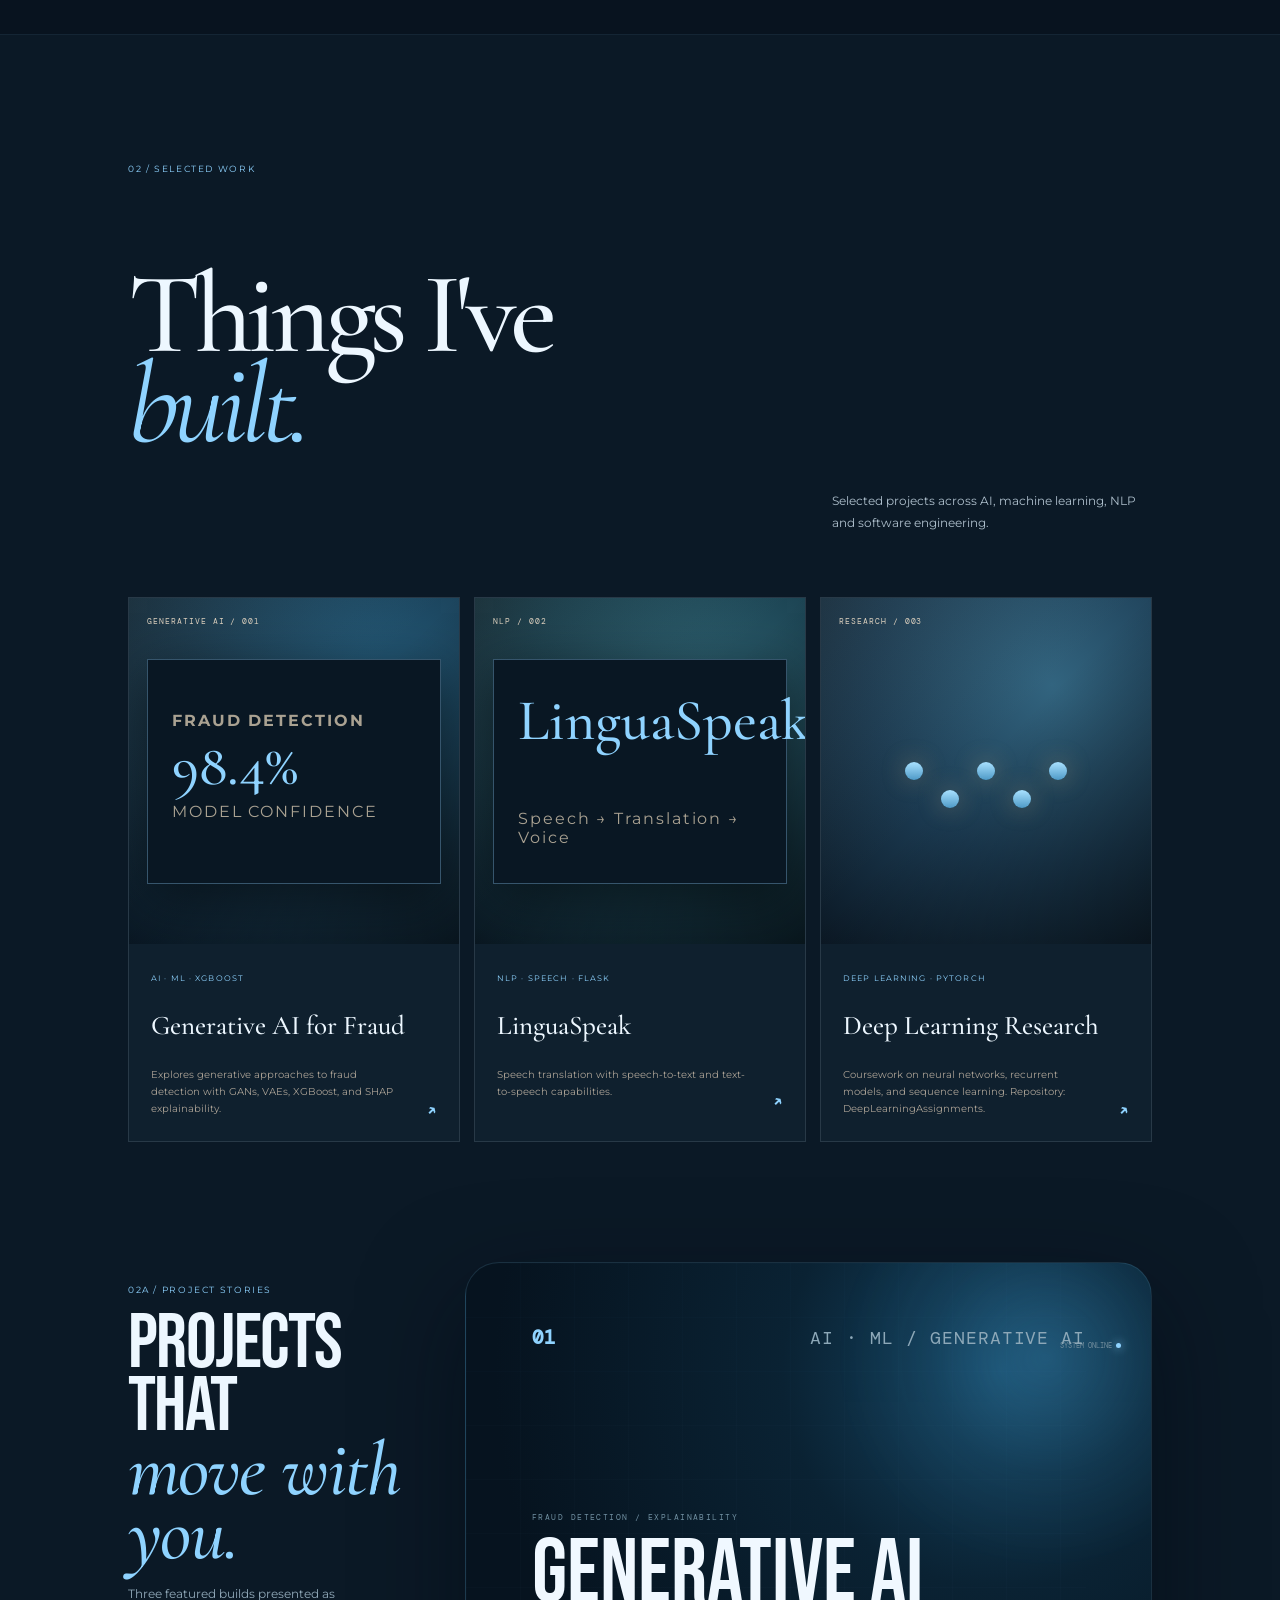
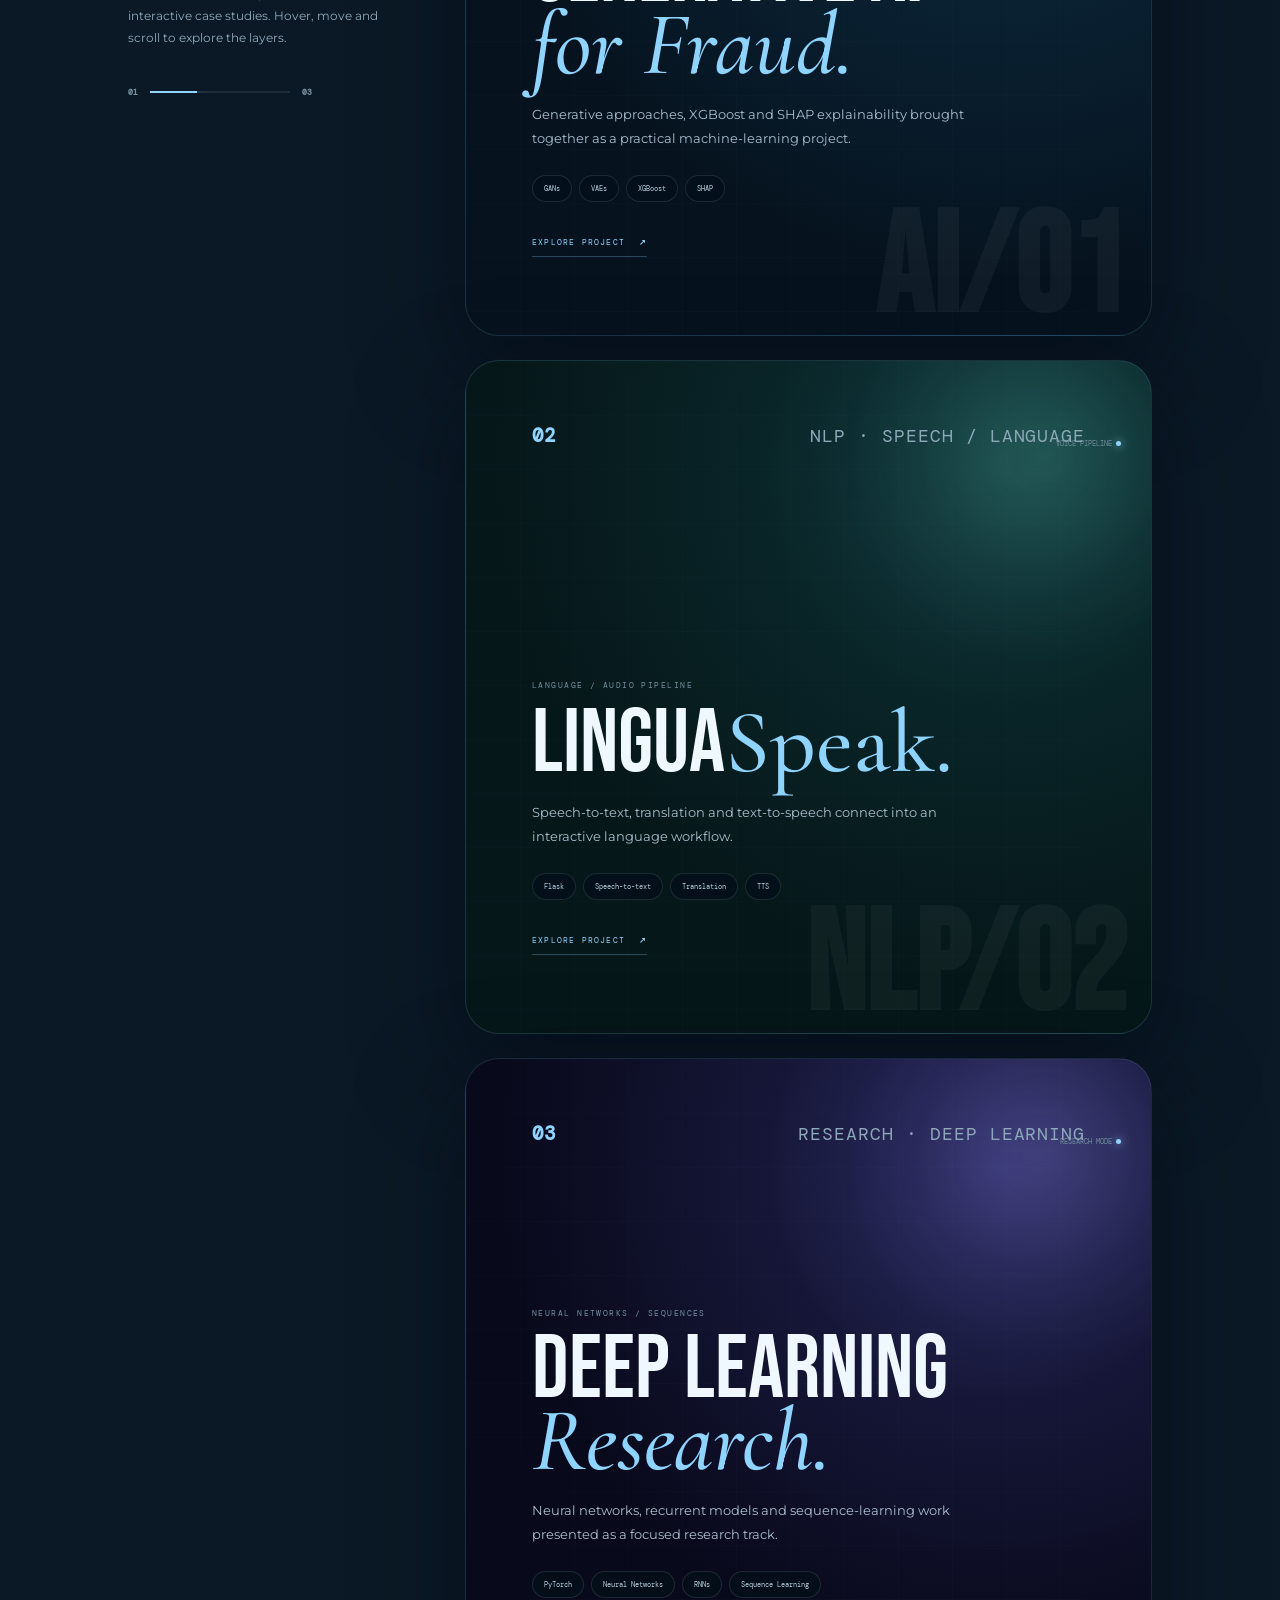
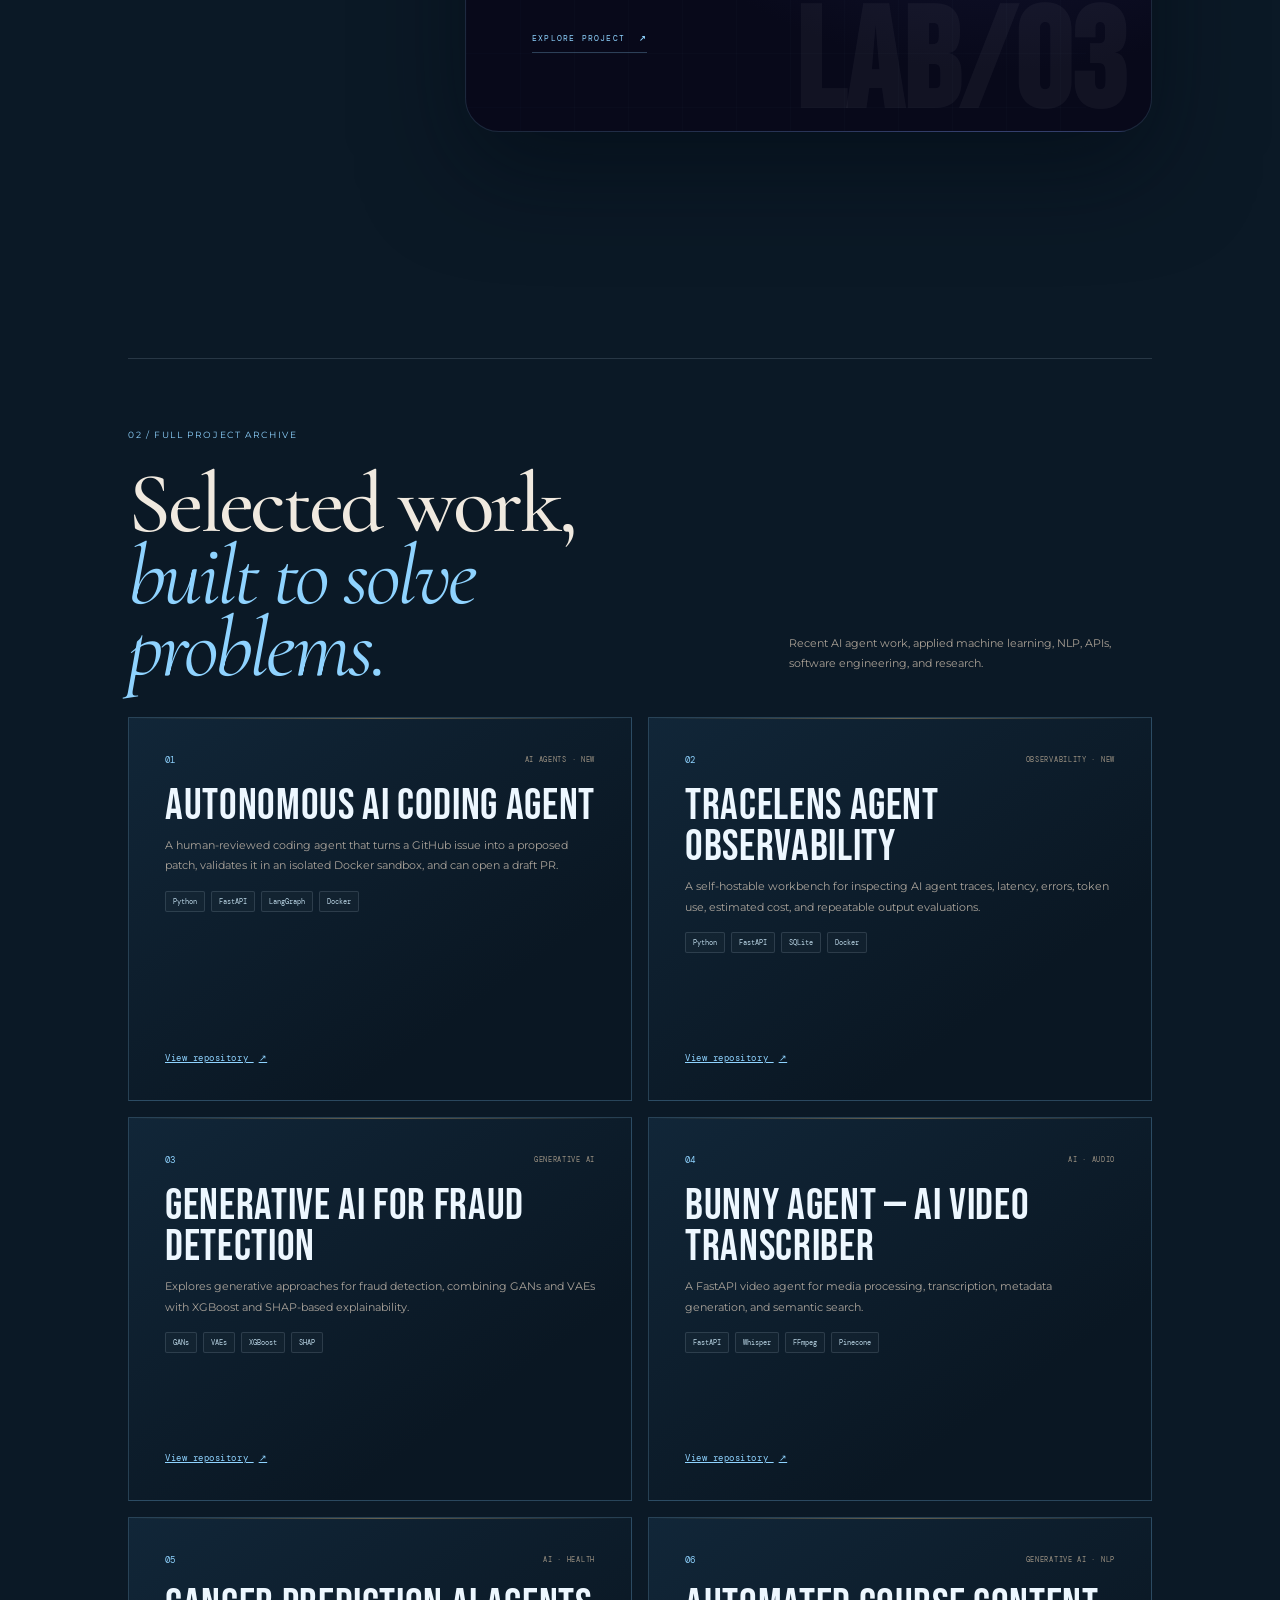
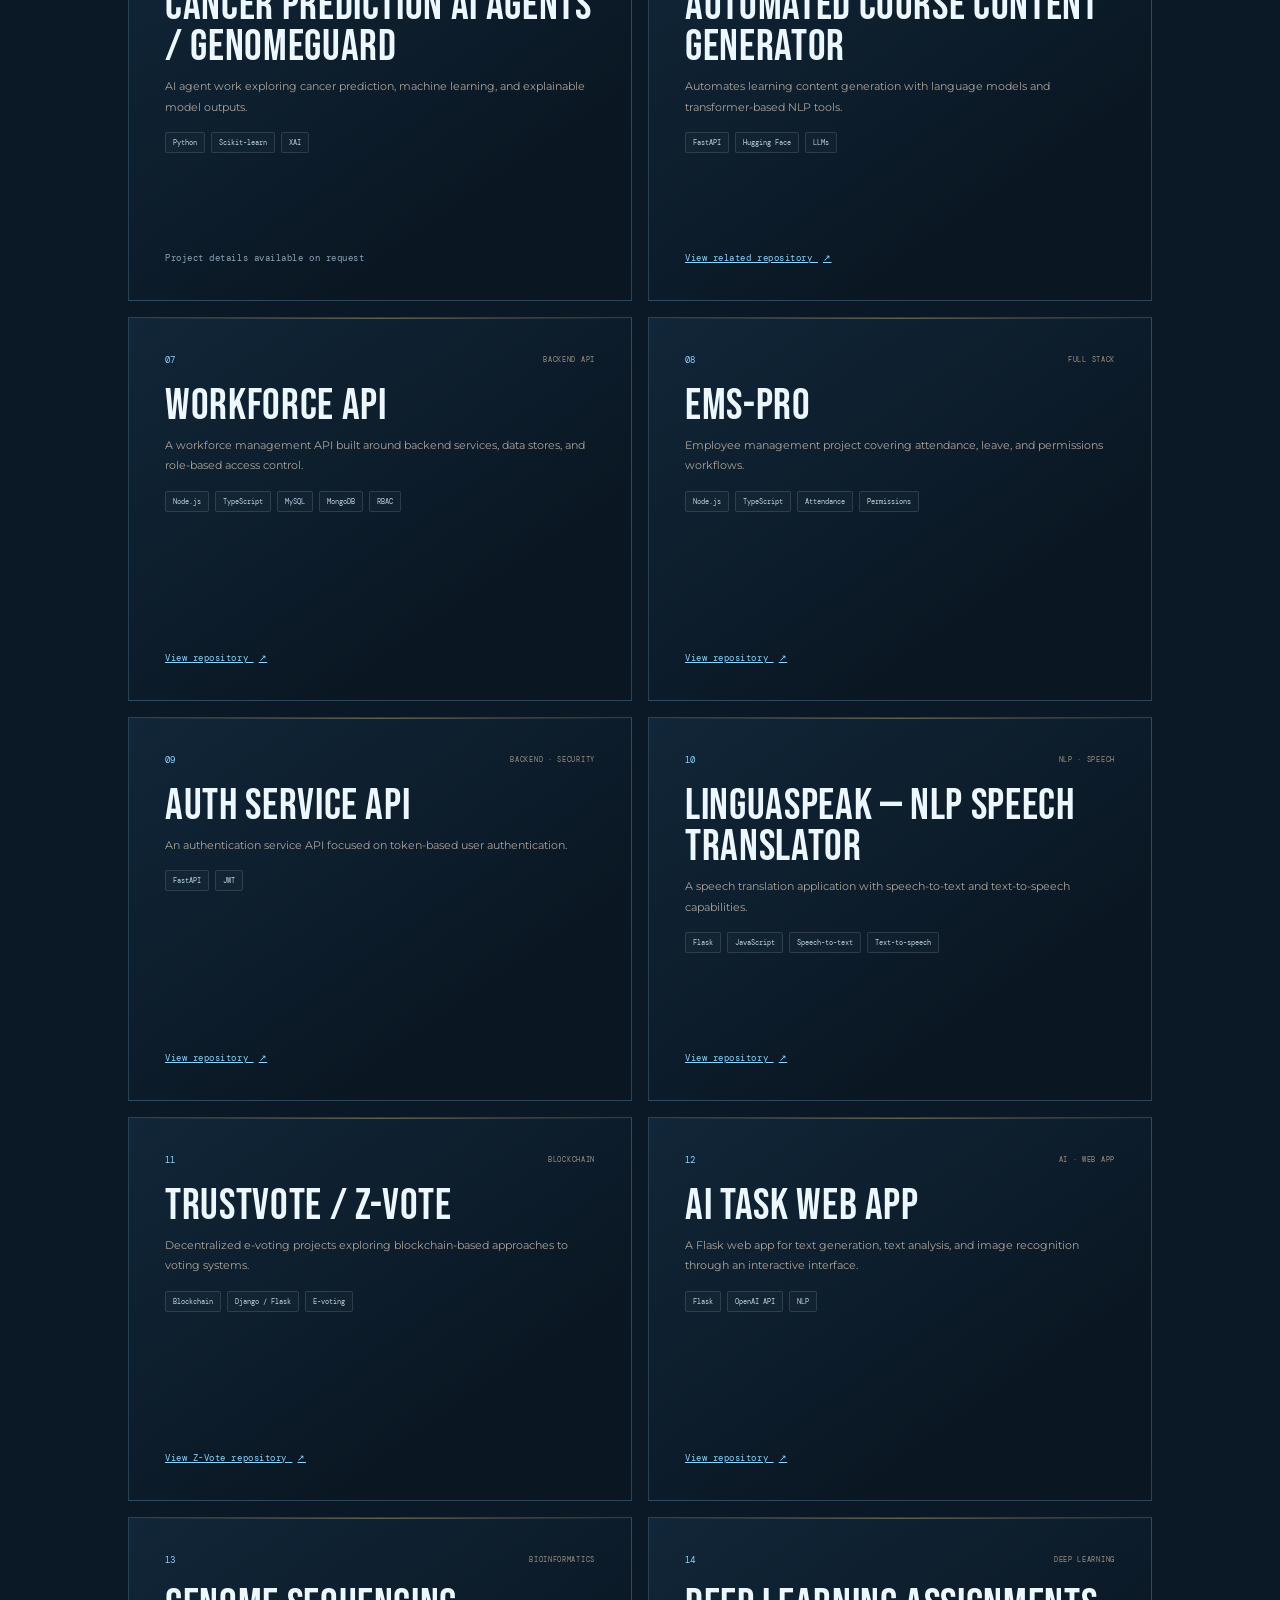
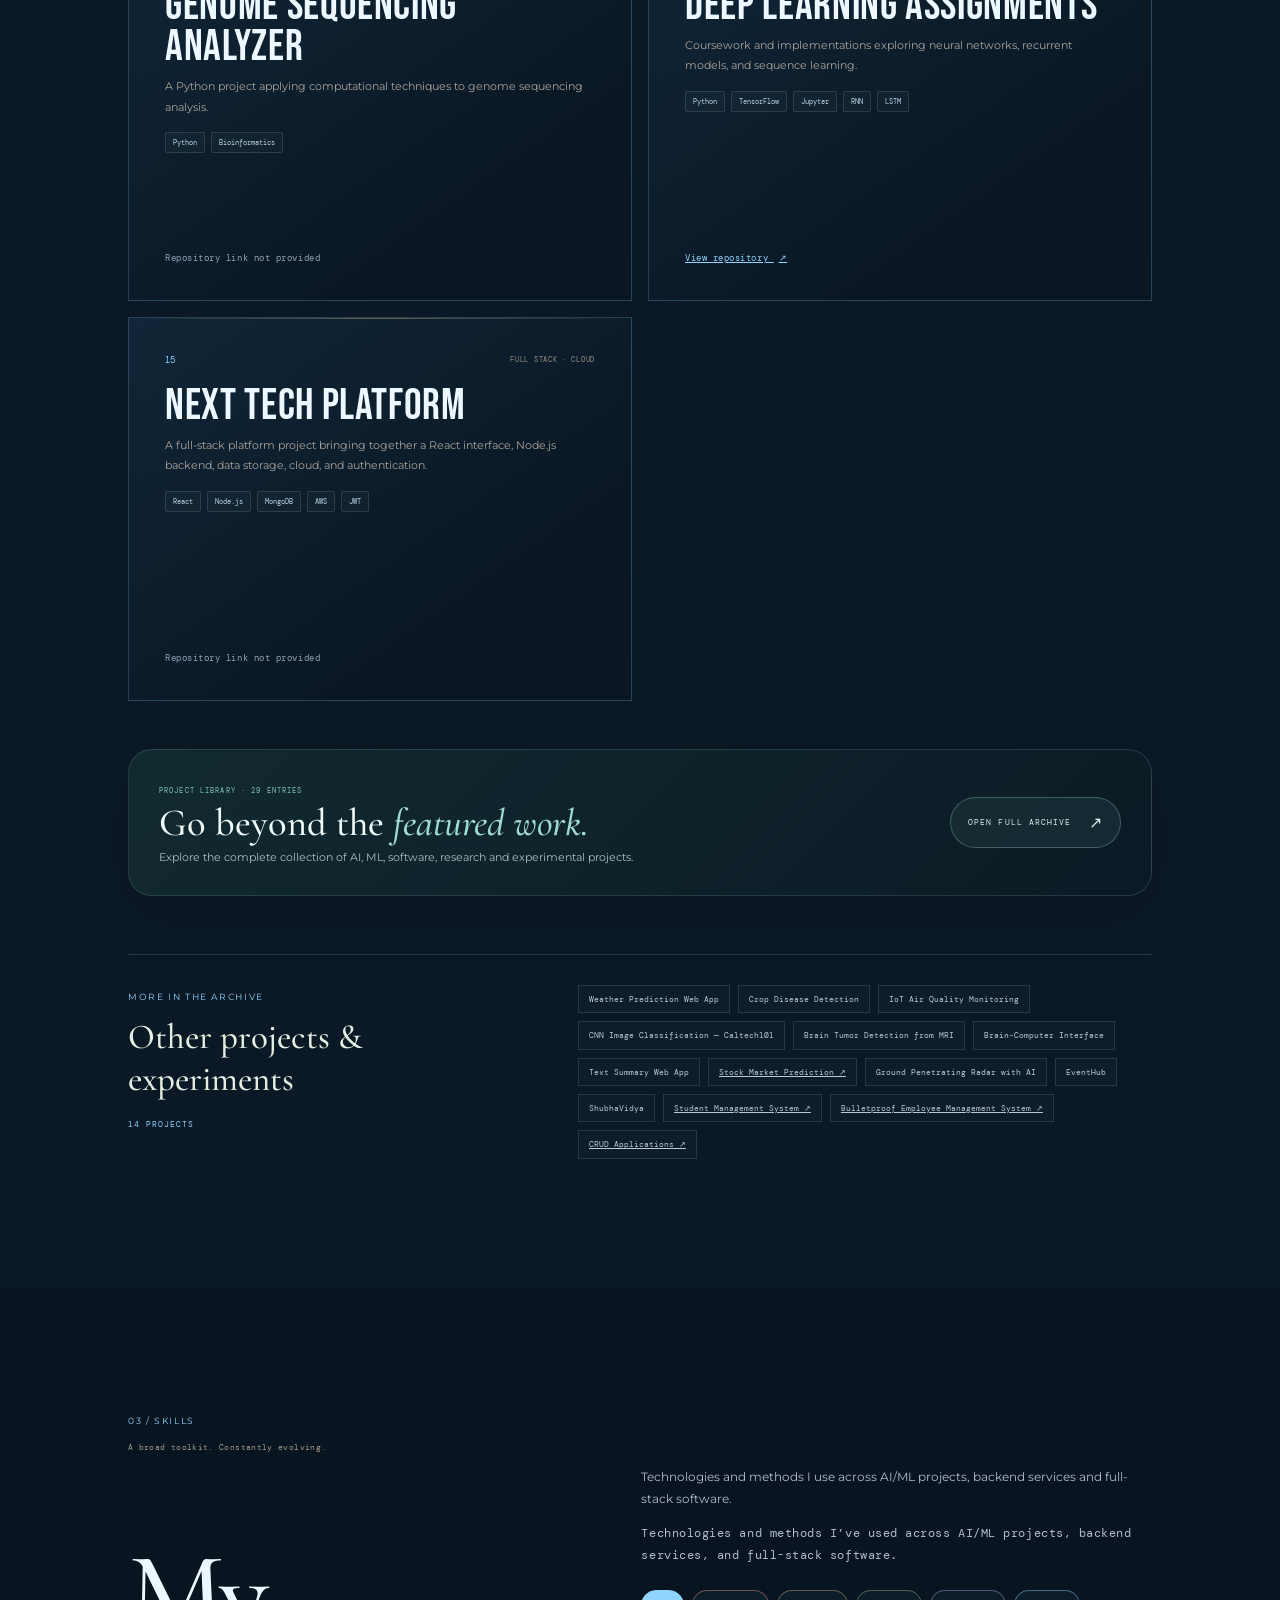
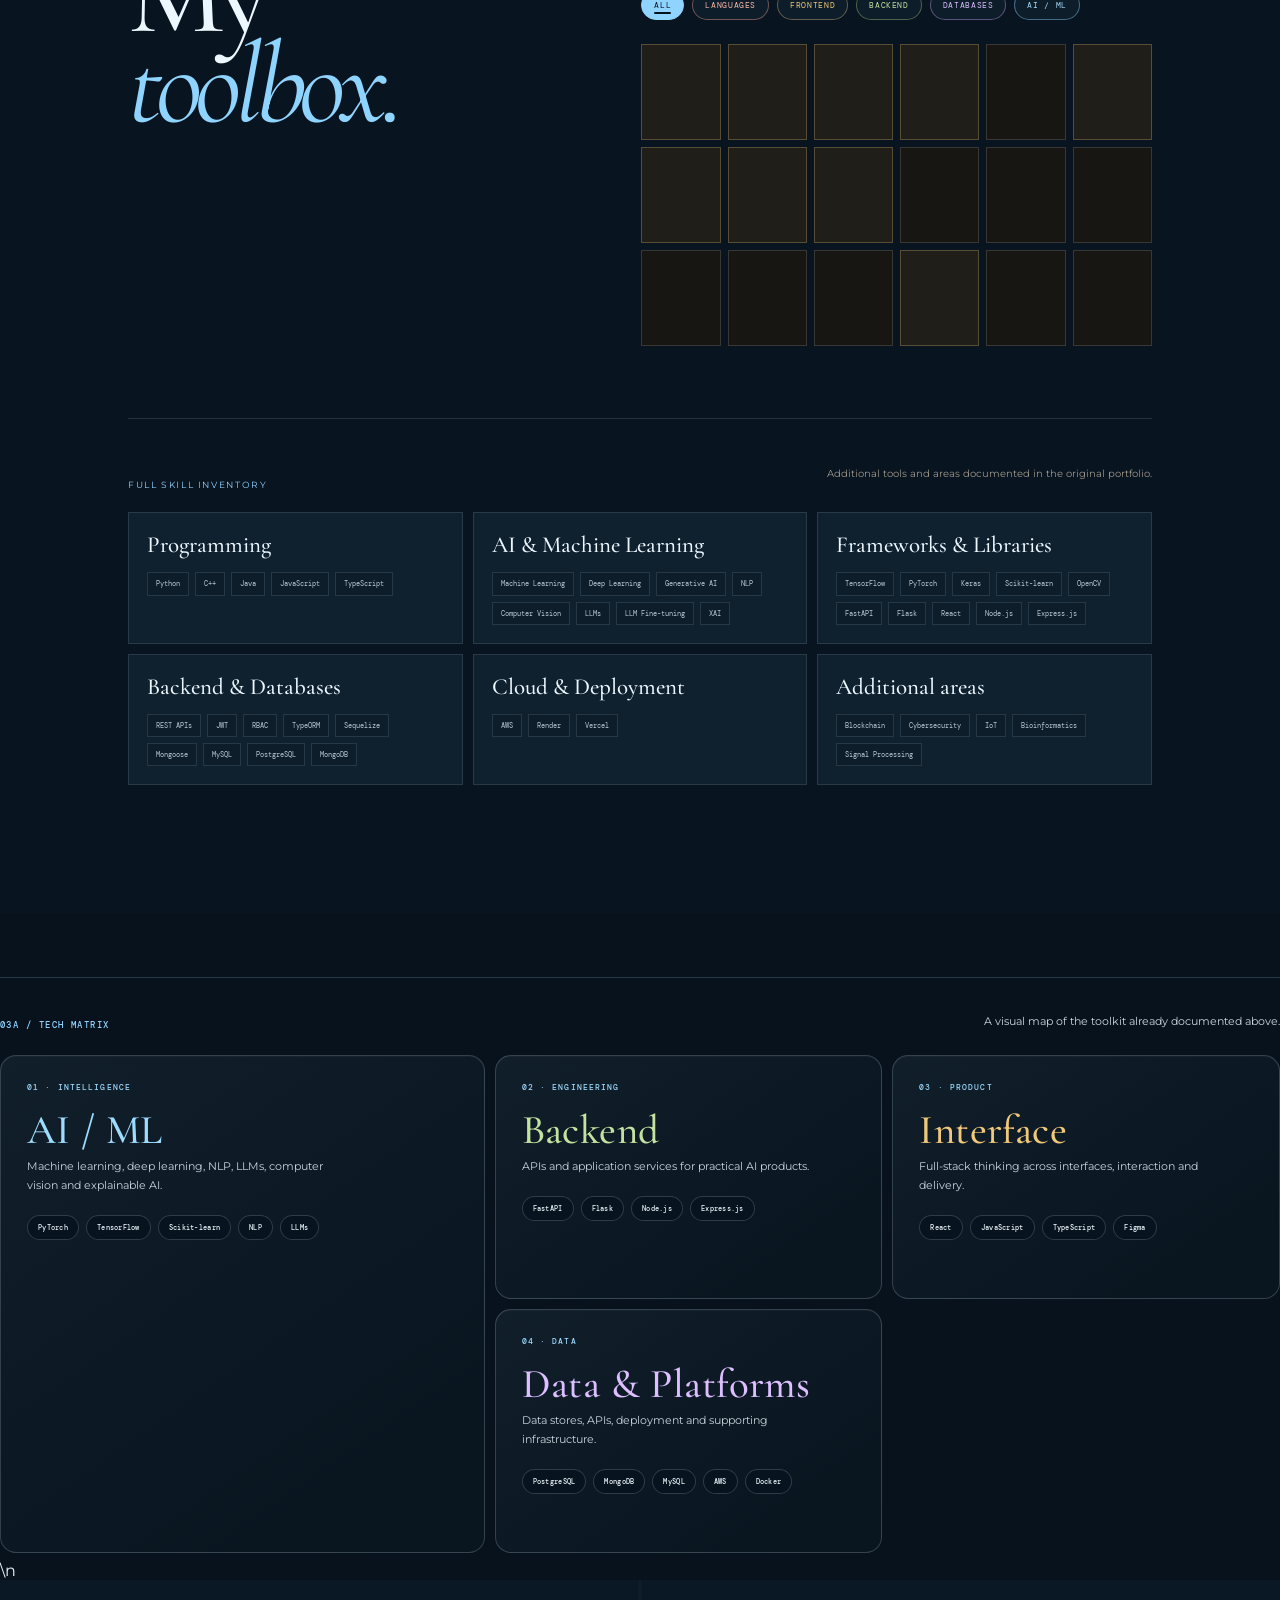
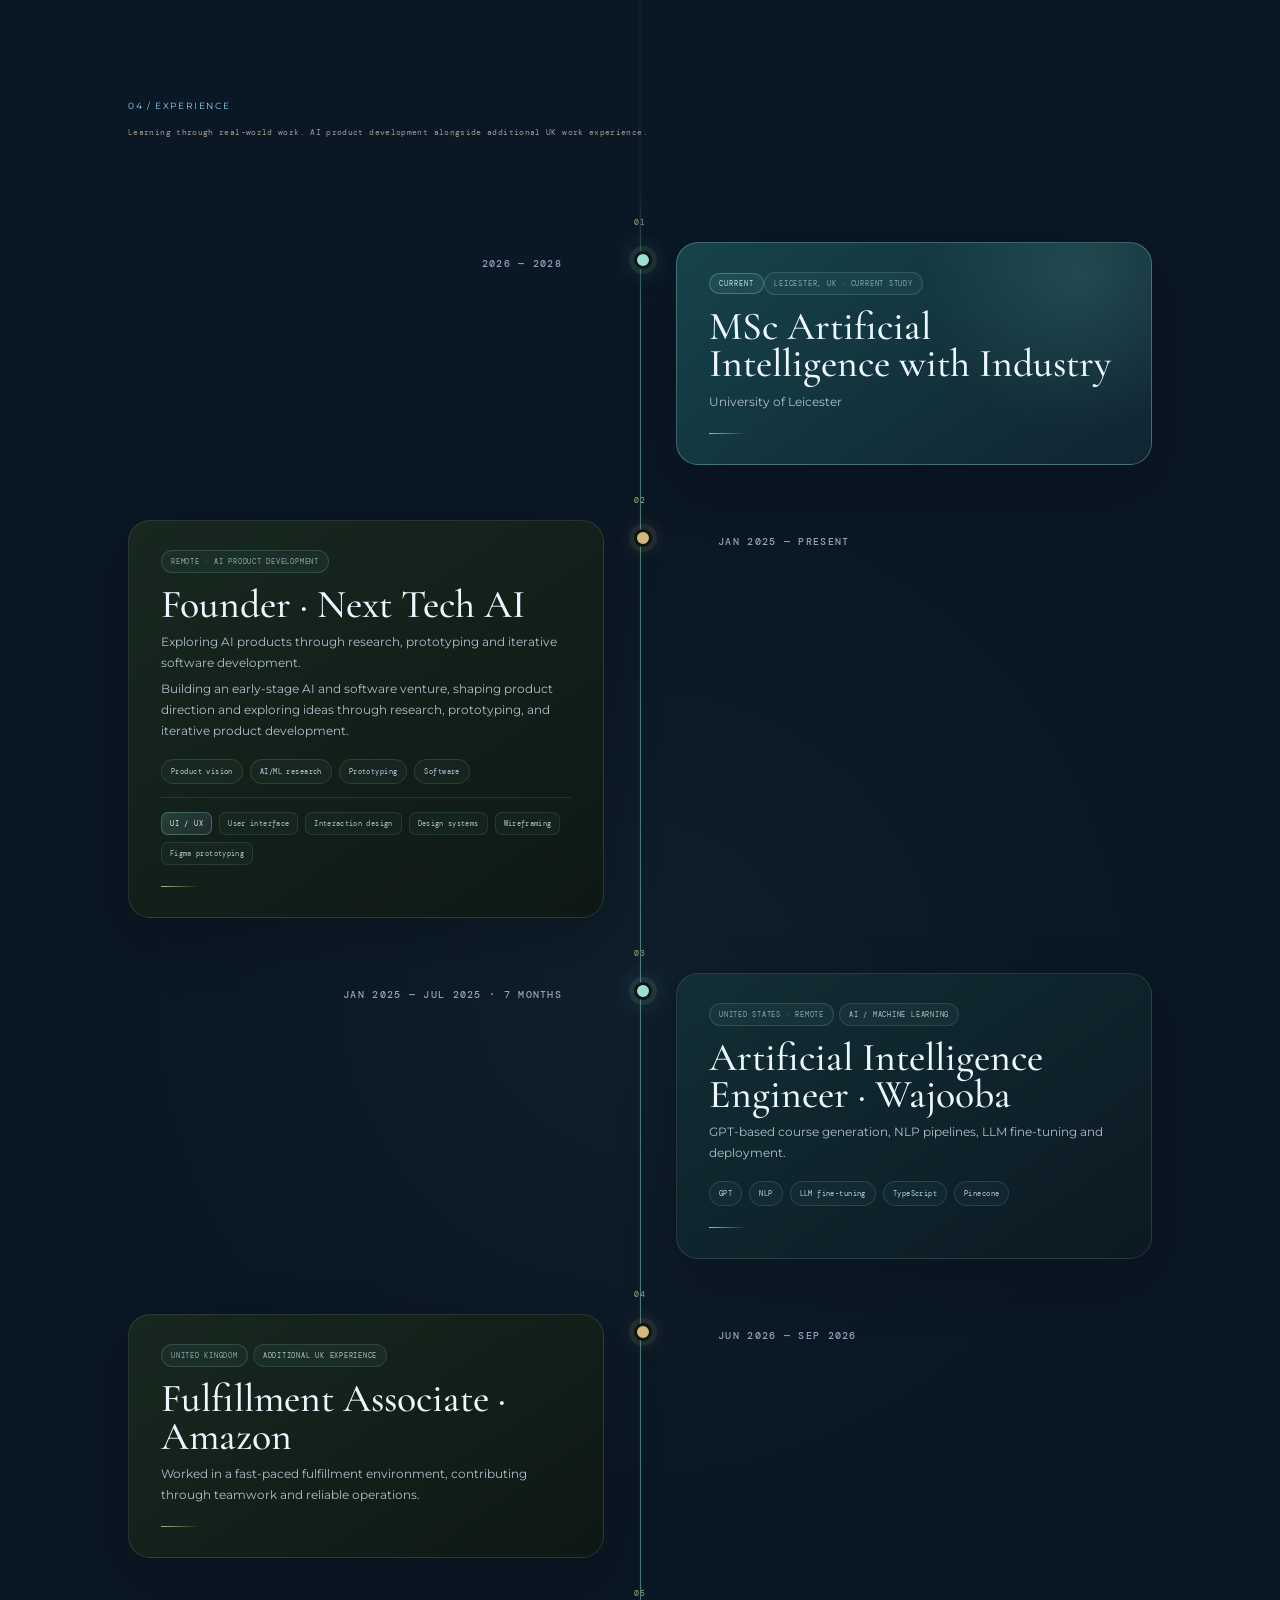
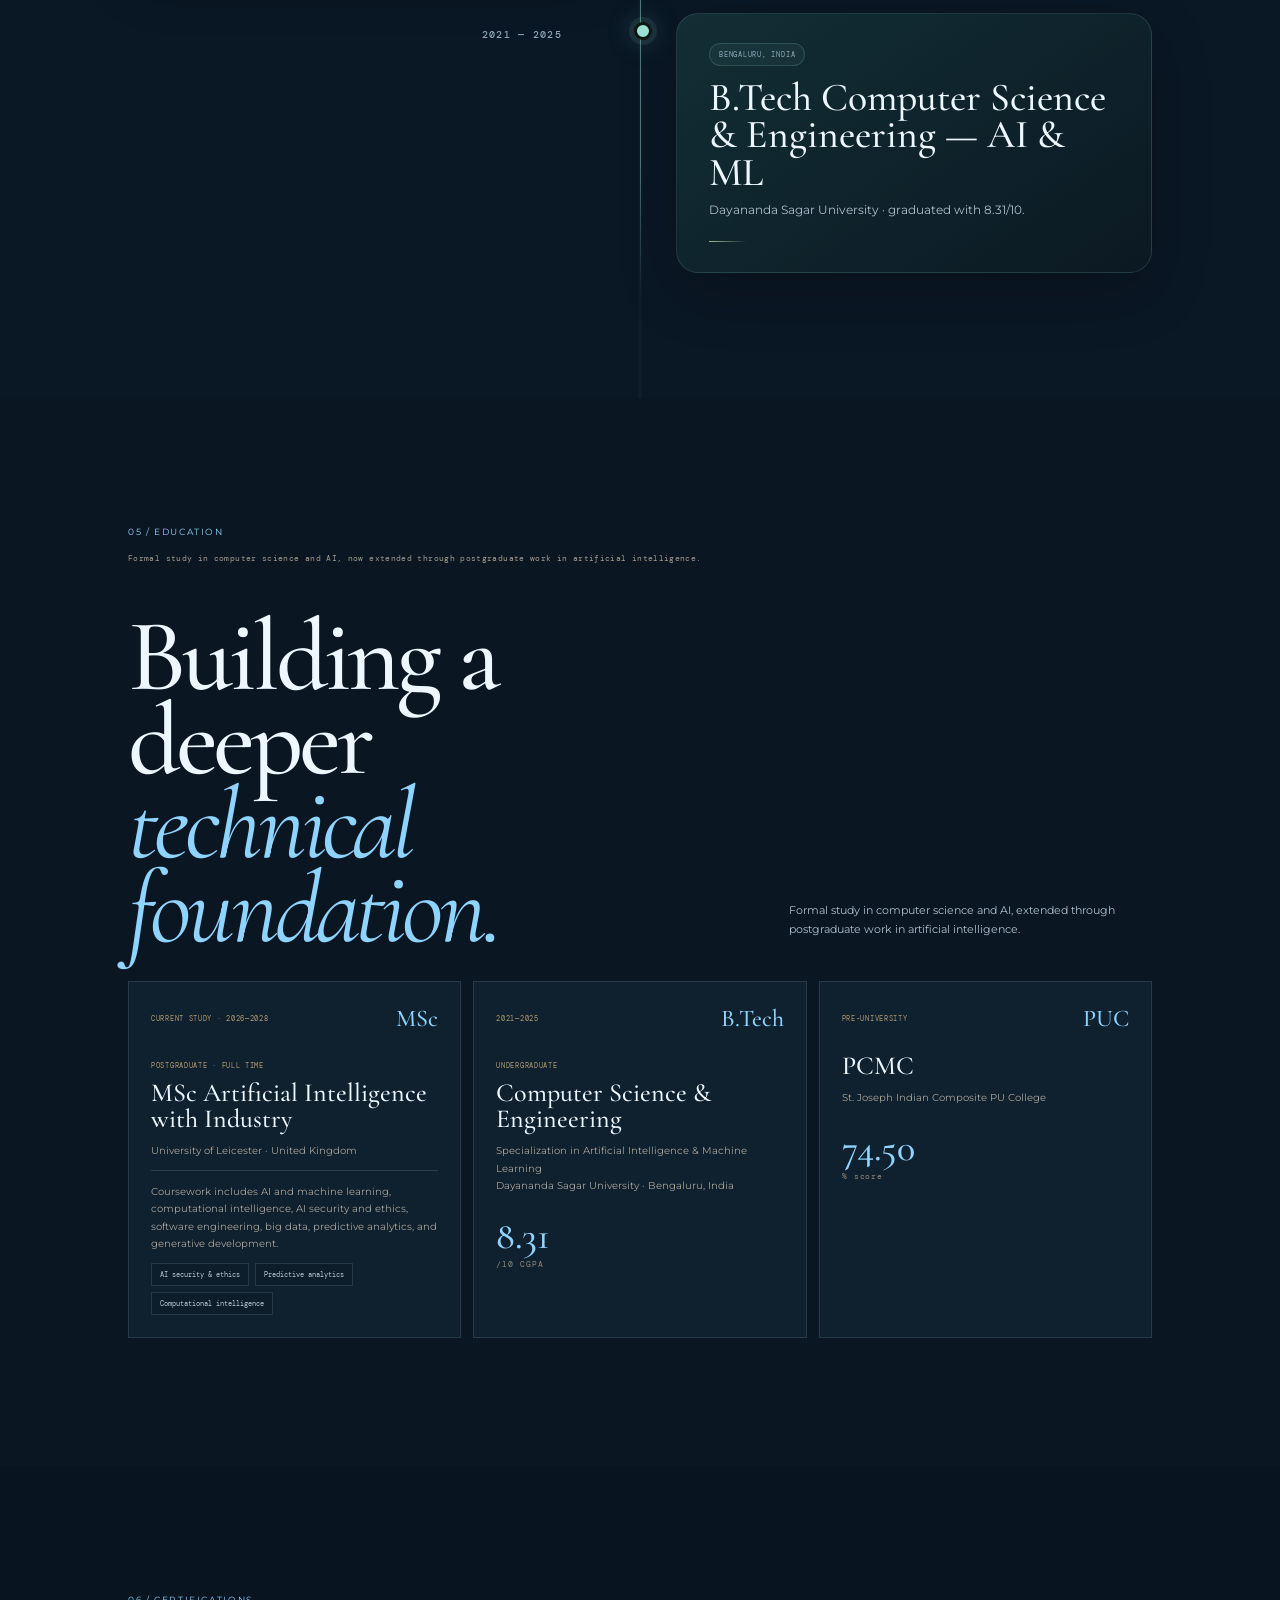
==== commit a47edb1f: "Simplify Certifications section format" ====
--- a/index.html
+++ b/index.html
@@ -20,6 +20,18 @@
 .achievement-static-metric{justify-self:end;color:var(--text-strong);font:500 clamp(38px,4.8vw,72px)/.8 var(--display);letter-spacing:-.05em;white-space:nowrap}
 .achievement-static-metric small{color:var(--accent);font:500 .38em var(--display);margin-left:3px}
 @media(max-width:700px){.achievement-static-row{grid-template-columns:42px 1fr;gap:14px;padding:24px 0}.achievement-static-metric{grid-column:2;justify-self:start;margin-top:6px}.achievement-static-main h3{font-size:32px}}
+</style><style id="cert-compact-format">
+.cert-compact-list{position:relative;margin-top:64px;border-top:1px solid var(--border);display:grid}
+.cert-compact-row{position:relative;width:100%;display:grid;grid-template-columns:58px minmax(0,1fr) minmax(150px,24%);gap:24px;align-items:center;padding:22px 0;border:0;border-bottom:1px solid var(--border);background:transparent;color:inherit;text-align:left;cursor:pointer;font:inherit;transition:padding .3s ease,background .3s ease}
+.cert-compact-row:before{content:"";position:absolute;left:0;top:0;bottom:0;width:2px;background:var(--accent);transform:scaleY(.25);transform-origin:center;transition:transform .3s ease}
+.cert-compact-row:hover,.cert-compact-row.is-selected{padding-left:16px;padding-right:16px;background:color-mix(in srgb,var(--surface-2) 55%,transparent)}
+.cert-compact-row:hover:before,.cert-compact-row.is-selected:before{transform:scaleY(1)}
+.cert-compact-row>span{color:var(--text-soft);font:8px var(--mono);letter-spacing:.12em}
+.cert-compact-row strong{color:var(--text-strong);font:500 clamp(19px,2.2vw,30px)/1 var(--display);letter-spacing:-.02em}
+.cert-compact-row small{justify-self:end;color:var(--text-muted);font:7px var(--mono);letter-spacing:.1em;text-transform:uppercase}
+.cert-compact-row.is-selected>span,.cert-compact-row.is-selected small{color:var(--accent)}
+.cert-focus{margin-top:28px}
+@media(max-width:700px){.cert-compact-row{grid-template-columns:40px 1fr;gap:12px;padding:18px 0}.cert-compact-row small{grid-column:2;justify-self:start;margin-top:-5px}.cert-compact-row strong{font-size:24px}}
 </style></head>
 <body><script>(function(){var l=document.getElementById("cinematic-loader");if(!l)return;window.setTimeout(function(){l.classList.add("loader-done");l.style.opacity="0";l.style.visibility="hidden";l.style.pointerEvents="none";},2500);})();</script><div id="cinematic-loader"><div class="loader-mark">DN<span>•</span></div><div class="loader-line"><i></i></div><small>INITIALISING PORTFOLIO</small></div><div class="scroll-progress"></div><div class="ambient-noise"></div>
 <div class="page">
@@ -226,17 +238,49 @@
 </div></section>
 <section class="education-extra" id="education"><div class="section-label">05 / EDUCATION</div><p class="legacy-section-copy">Formal study in computer science and AI, now extended through postgraduate work in artificial intelligence.</p><div class="extra-heading"><h2>Building a deeper<br><em>technical foundation.</em></h2><p>Formal study in computer science and AI, extended through postgraduate work in artificial intelligence.</p></div><div class="education-extra-grid"><article><div class="edu-top"><span>CURRENT STUDY · 2026—2028</span><b>MSc</b></div><small>POSTGRADUATE · FULL TIME</small><h3>MSc Artificial Intelligence with Industry</h3><p>University of Leicester · United Kingdom</p><p class="edu-copy">Coursework includes AI and machine learning, computational intelligence, AI security and ethics, software engineering, big data, predictive analytics, and generative development.</p><div class="inventory-pills"><span>AI security & ethics</span><span>Predictive analytics</span><span>Computational intelligence</span></div></article><article><div class="edu-top"><span>2021—2025</span><b>B.Tech</b></div><small>UNDERGRADUATE</small><h3>Computer Science & Engineering</h3><p>Specialization in Artificial Intelligence & Machine Learning<br>Dayananda Sagar University · Bengaluru, India</p><strong class="score">8.31<small>/10 CGPA</small></strong></article><article><div class="edu-top"><span>PRE-UNIVERSITY</span><b>PUC</b></div><h3>PCMC</h3><p>St. Joseph Indian Composite PU College</p><strong class="score">74.50<small>% score</small></strong></article></div></section>
 <section class="certifications cert-gallery" id="certifications">
-<div class="section-label">06 / CERTIFICATIONS</div>
-<div class="cert-gallery-head"><div><p class="cert-kicker">CREDENTIALS · SELECTED</p><h2>Proof of<br><em>learning.</em></h2></div><p>Recognised credentials across cloud, AI, development and cybersecurity.</p></div>
-<div class="cert-gallery-grid">
-<article class="certificate-card is-selected" data-cert="aws" tabindex="0"><div class="certificate-brand"><img src="https://cdn.simpleicons.org/amazonaws" alt="AWS logo"><span>AMAZON WEB SERVICES</span></div><div class="certificate-main"><small>NOV 2023 · SPECIALTY</small><h3>Machine Learning<br><em>Specialty</em></h3></div><div class="certificate-bottom"><b>AWS</b><span>01 / 06</span><i>↗</i></div></article>
-<article class="certificate-card" data-cert="servicenow-dev" tabindex="0"><div class="certificate-brand"><img src="https://cdn.simpleicons.org/servicenow" alt="ServiceNow logo"><span>SERVICENOW</span></div><div class="certificate-main"><small>AUG 2024 · CERTIFIED</small><h3>Application<br><em>Developer</em></h3></div><div class="certificate-bottom"><b>SN</b><span>02 / 06</span><i>↗</i></div></article>
-<article class="certificate-card" data-cert="servicenow-admin" tabindex="0"><div class="certificate-brand"><img src="https://cdn.simpleicons.org/servicenow" alt="ServiceNow logo"><span>SERVICENOW</span></div><div class="certificate-main"><small>JUN 2024 · CERTIFIED</small><h3>System<br><em>Administrator</em></h3></div><div class="certificate-bottom"><b>SN</b><span>03 / 06</span><i>↗</i></div></article>
-<article class="certificate-card" data-cert="ethical" tabindex="0"><div class="certificate-brand"><span class="brand-monogram">GL</span><span>GREAT LEARNING</span></div><div class="certificate-main"><small>OCT 2024 · SECURITY</small><h3>Certified<br><em>Ethical Hacker</em></h3></div><div class="certificate-bottom"><b>CEH</b><span>04 / 06</span><i>↗</i></div></article>
-<article class="certificate-card" data-cert="infosys" tabindex="0"><div class="certificate-brand"><img src="https://cdn.simpleicons.org/infosys" alt="Infosys logo"><span>INFOSYS SPRINGBOARD</span></div><div class="certificate-main"><small>OCT 2024 · STATISTICS</small><h3>Statistics for<br><em>R Programming</em></h3></div><div class="certificate-bottom"><b>R</b><span>05 / 06</span><i>↗</i></div></article>
-<article class="certificate-card" data-cert="jdbc" tabindex="0"><div class="certificate-brand"><img src="https://cdn.simpleicons.org/coursera" alt="Coursera logo"><span>COURSERA</span></div><div class="certificate-main"><small>2024 · PROGRAMMING</small><h3>Java Database<br><em>Connectivity</em></h3></div><div class="certificate-bottom"><b>JDBC</b><span>06 / 06</span><i>↗</i></div></article>
-</div>
-<div class="cert-focus" id="cert-focus" aria-live="polite"><div class="cert-focus-mark"><span id="cert-focus-mark">AWS</span><i>✓</i></div><div><small>SELECTED CREDENTIAL</small><h3 id="cert-focus-title">AWS Certified Machine Learning — Specialty</h3><p id="cert-focus-copy">Machine learning credential focused on designing, building and deploying ML solutions on AWS.</p></div><div class="cert-focus-meta"><span>ISSUER <b id="cert-focus-issuer">AMAZON WEB SERVICES</b></span><span>ISSUED <b id="cert-focus-date">NOV 2023</b></span><span>STATUS <b>VERIFIED</b></span></div></div>
+  <div class="section-label">06 / CERTIFICATIONS</div>
+  <div class="cert-gallery-head">
+    <div>
+      <p class="cert-kicker">CREDENTIALS · SELECTED</p>
+      <h2>Proof of<br><em>learning.</em></h2>
+    </div>
+    <p>Recognised credentials across cloud, AI, development and cybersecurity.</p>
+  </div>
+
+  <div class="cert-compact-list">
+    <button class="cert-compact-row is-selected" type="button" data-cert="aws" aria-pressed="true">
+      <span>01</span><strong>Machine Learning Specialty</strong><small>AWS · NOV 2023</small>
+    </button>
+    <button class="cert-compact-row" type="button" data-cert="servicenow-dev" aria-pressed="false">
+      <span>02</span><strong>Application Developer</strong><small>ServiceNow · AUG 2024</small>
+    </button>
+    <button class="cert-compact-row" type="button" data-cert="servicenow-admin" aria-pressed="false">
+      <span>03</span><strong>System Administrator</strong><small>ServiceNow · JUN 2024</small>
+    </button>
+    <button class="cert-compact-row" type="button" data-cert="ethical" aria-pressed="false">
+      <span>04</span><strong>Certified Ethical Hacker</strong><small>Great Learning · OCT 2024</small>
+    </button>
+    <button class="cert-compact-row" type="button" data-cert="infosys" aria-pressed="false">
+      <span>05</span><strong>Statistics for R Programming</strong><small>Infosys Springboard · OCT 2024</small>
+    </button>
+    <button class="cert-compact-row" type="button" data-cert="jdbc" aria-pressed="false">
+      <span>06</span><strong>Java Database Connectivity</strong><small>Coursera · 2024</small>
+    </button>
+  </div>
+
+  <div class="cert-focus" id="cert-focus" aria-live="polite">
+    <div class="cert-focus-mark"><span id="cert-focus-mark">AWS</span><i>✓</i></div>
+    <div>
+      <small>SELECTED CREDENTIAL</small>
+      <h3 id="cert-focus-title">AWS Certified Machine Learning — Specialty</h3>
+      <p id="cert-focus-copy">Machine learning credential focused on designing, building and deploying ML solutions on AWS.</p>
+    </div>
+    <div class="cert-focus-meta">
+      <span>ISSUER <b id="cert-focus-issuer">AMAZON WEB SERVICES</b></span>
+      <span>ISSUED <b id="cert-focus-date">NOV 2023</b></span>
+      <span>STATUS <b>VERIFIED</b></span>
+    </div>
+  </div>
 </section>
 
 <section class="achievements achievements-cinematic" id="achievements">
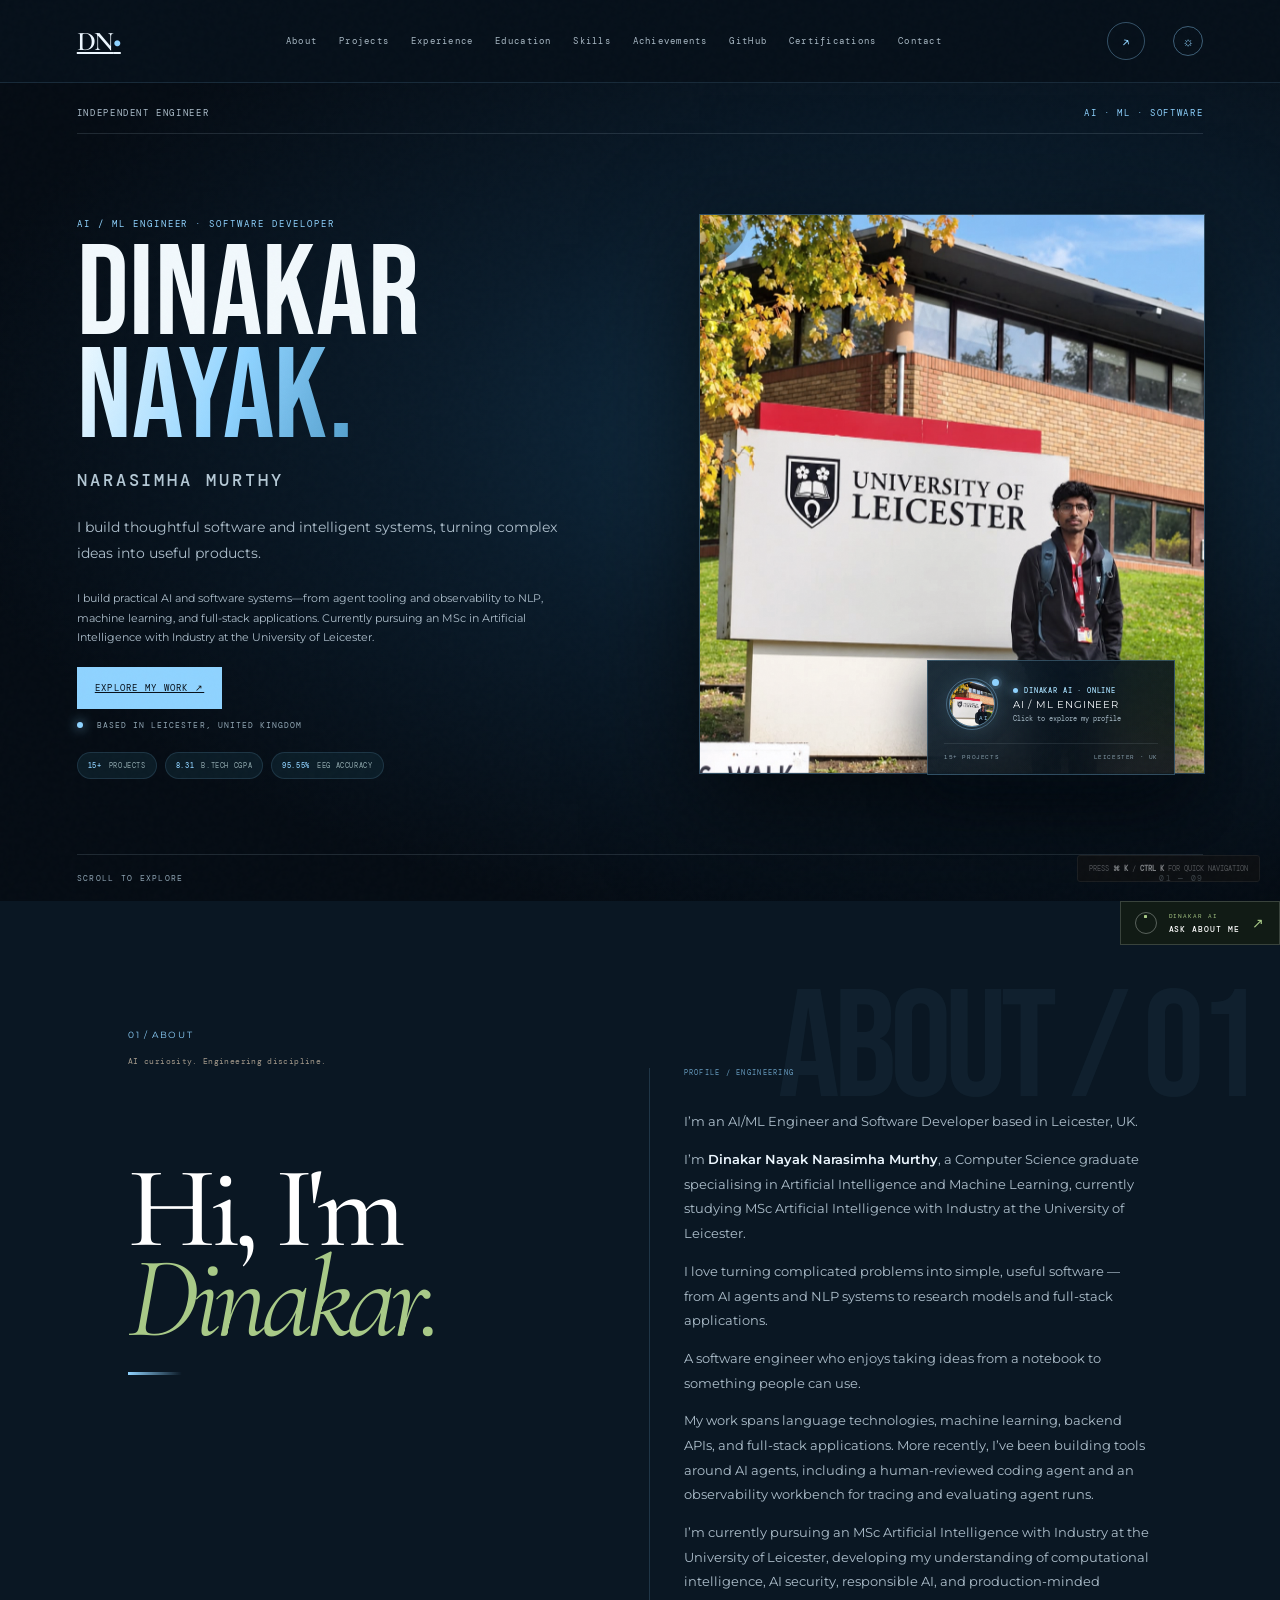
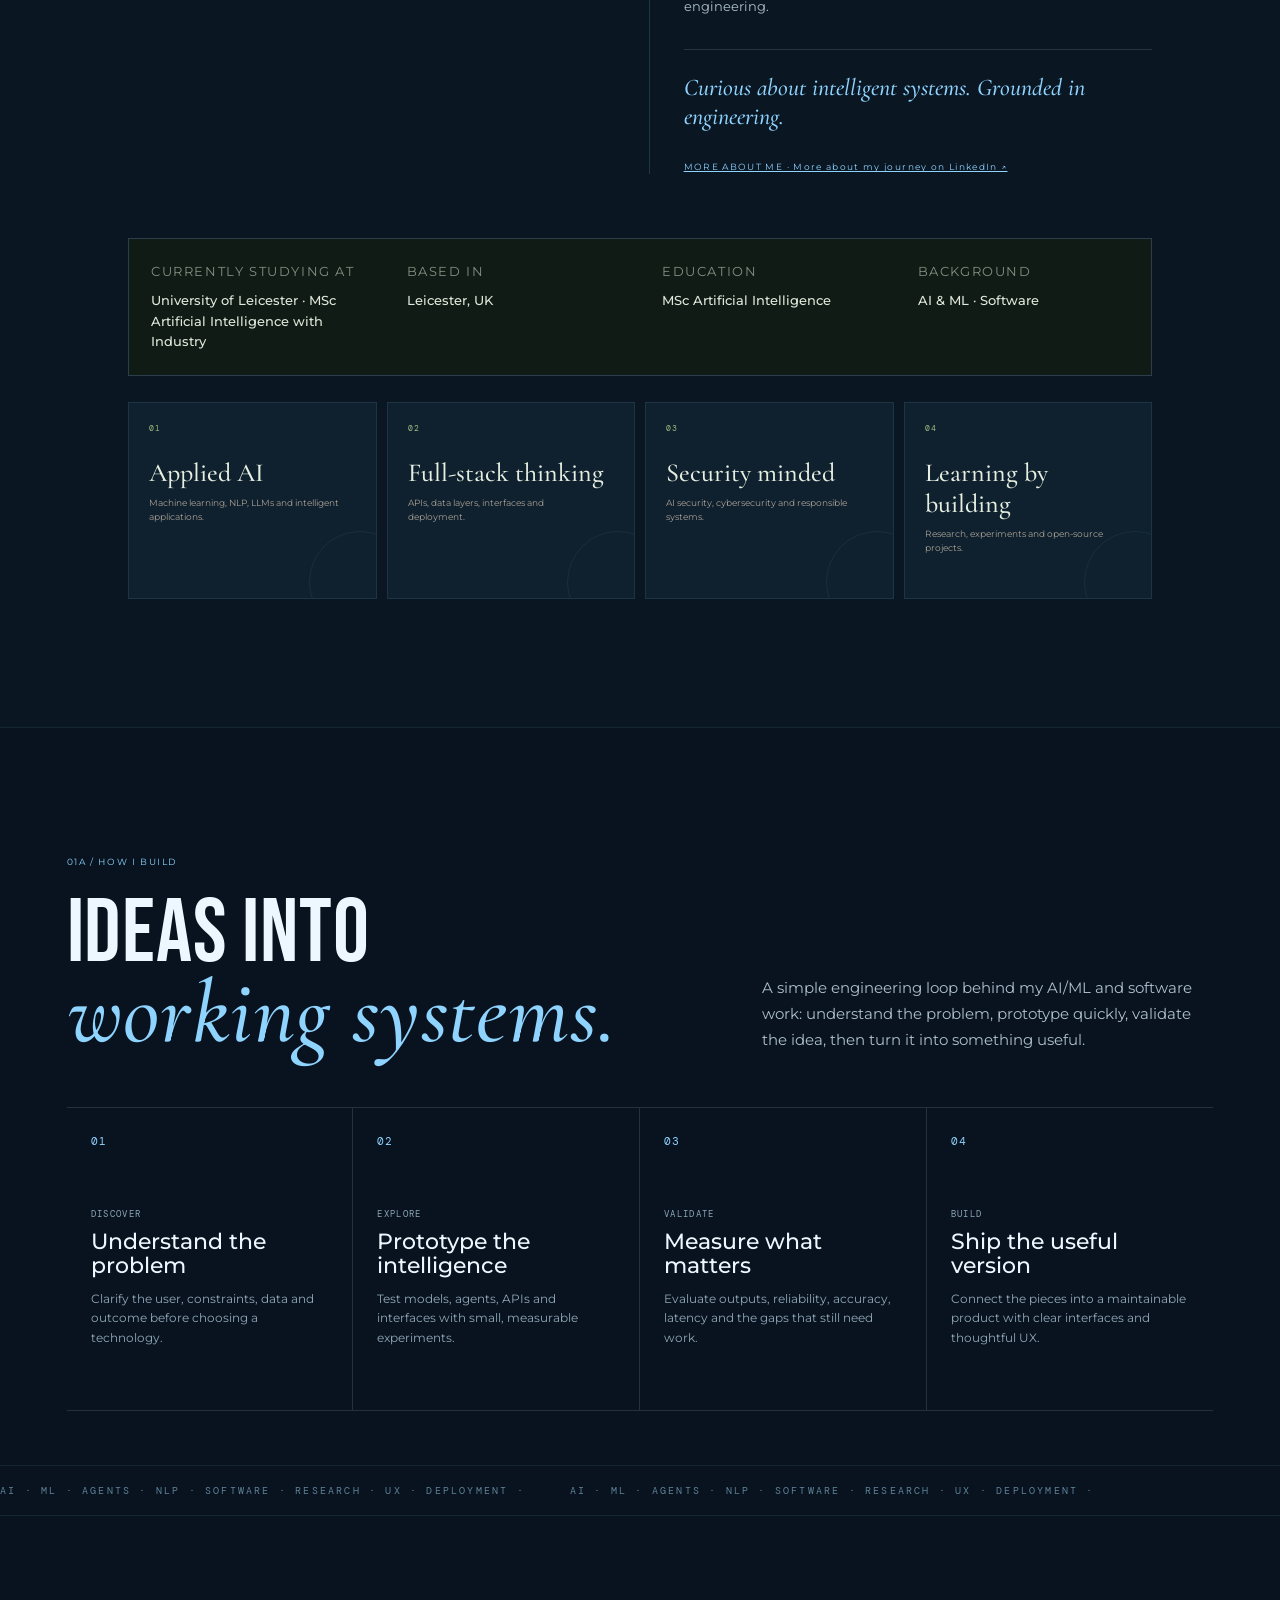
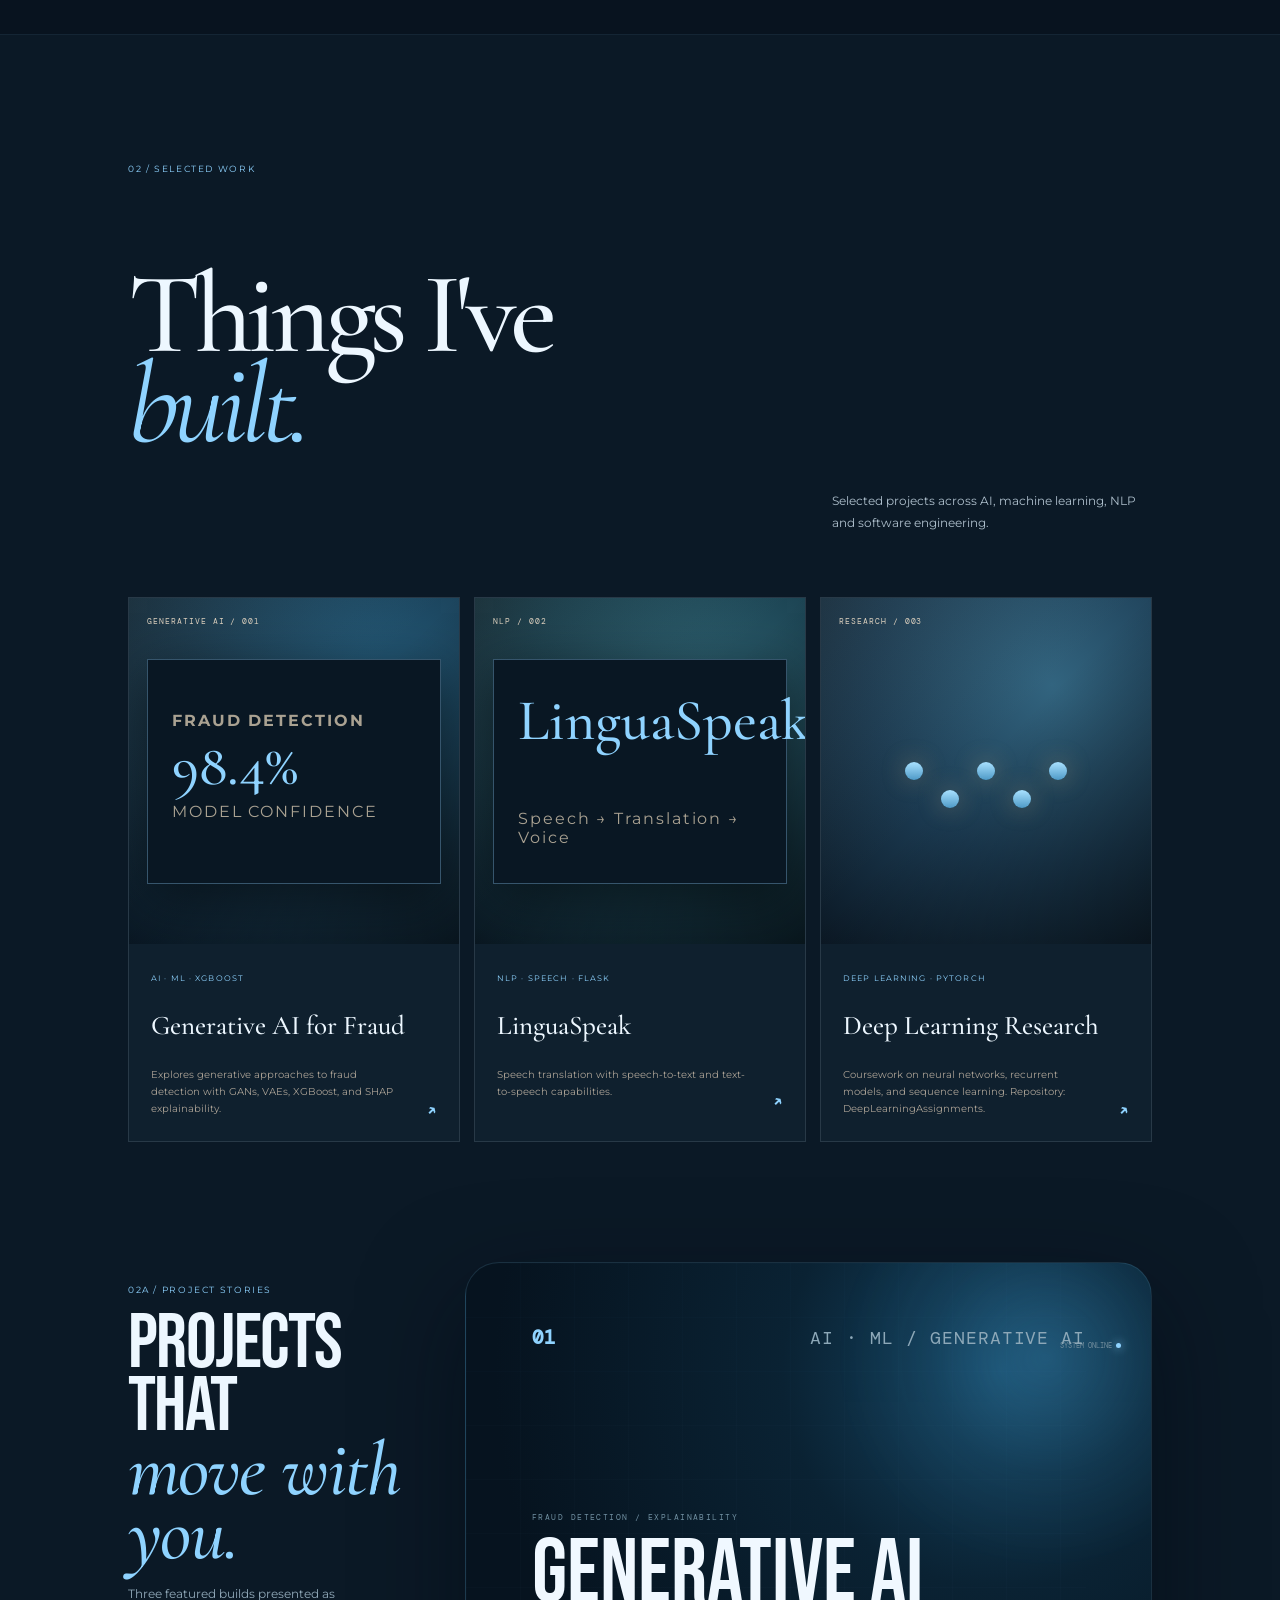
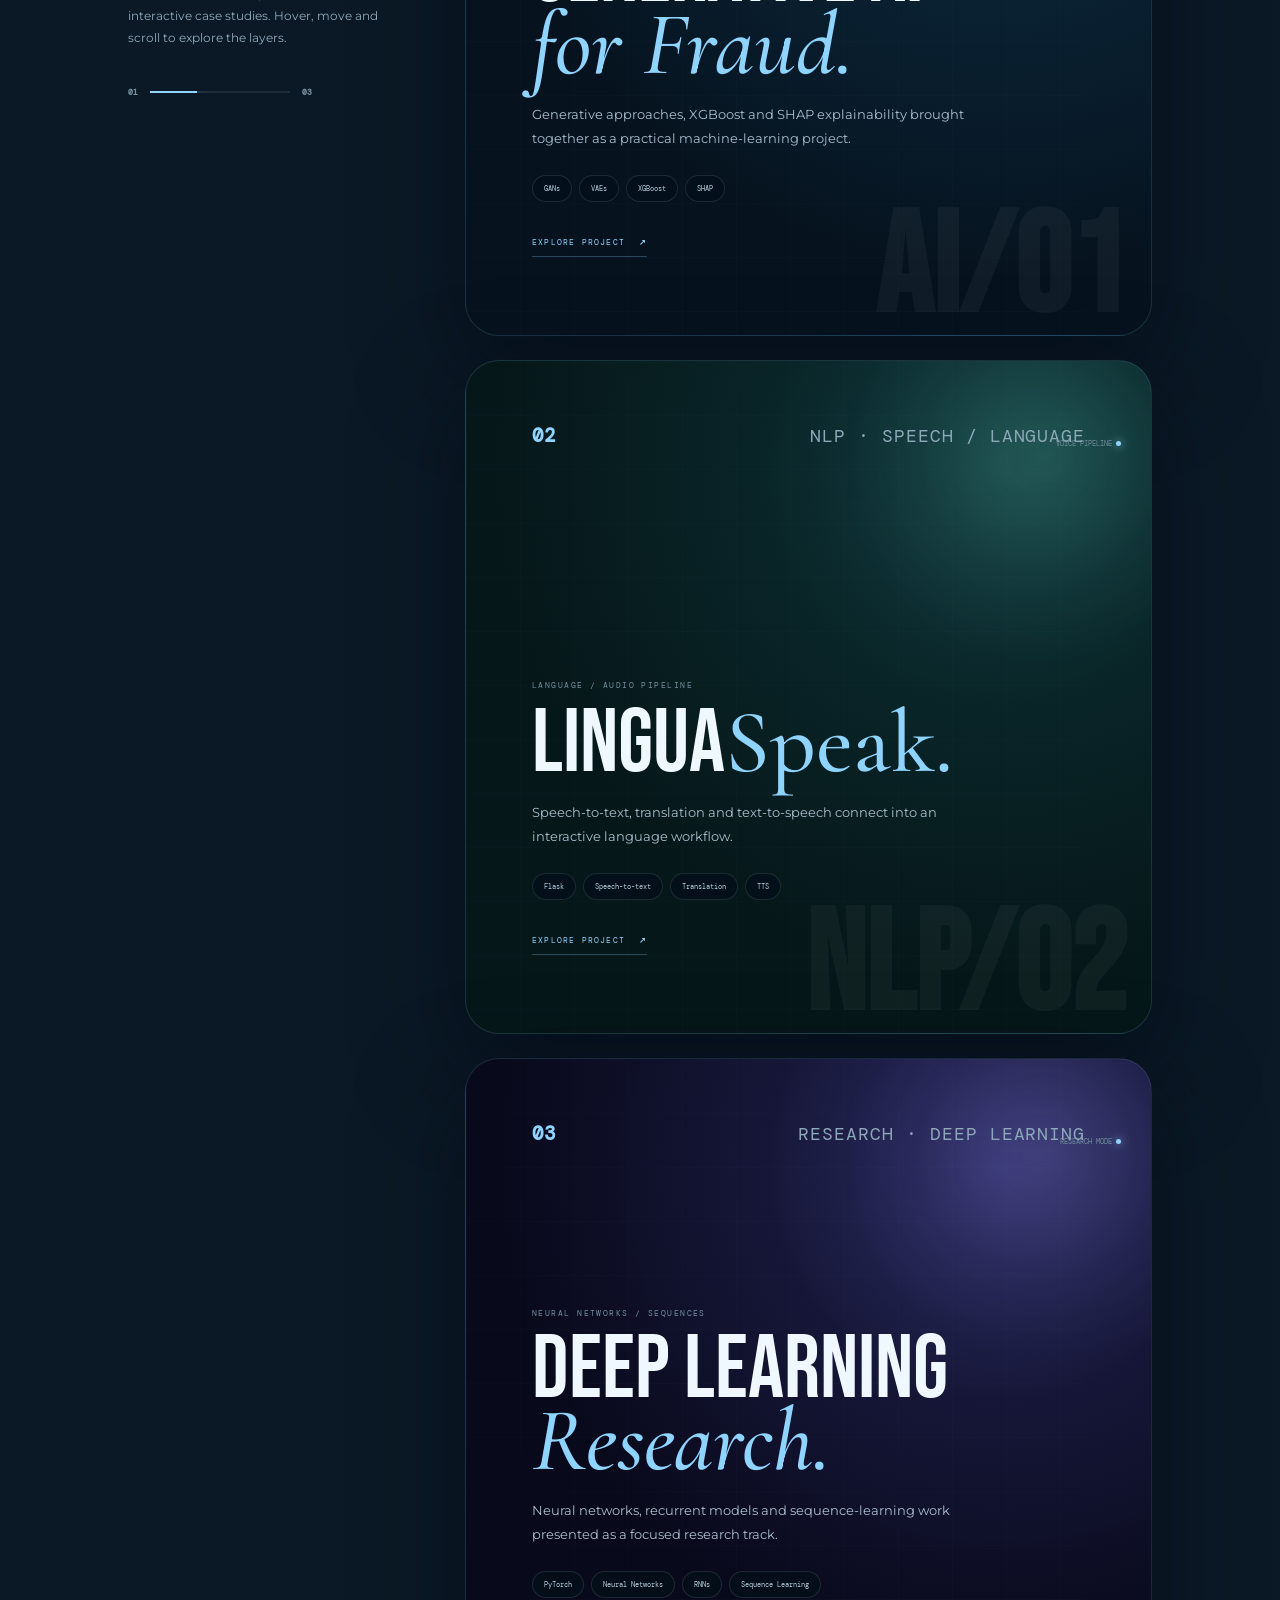
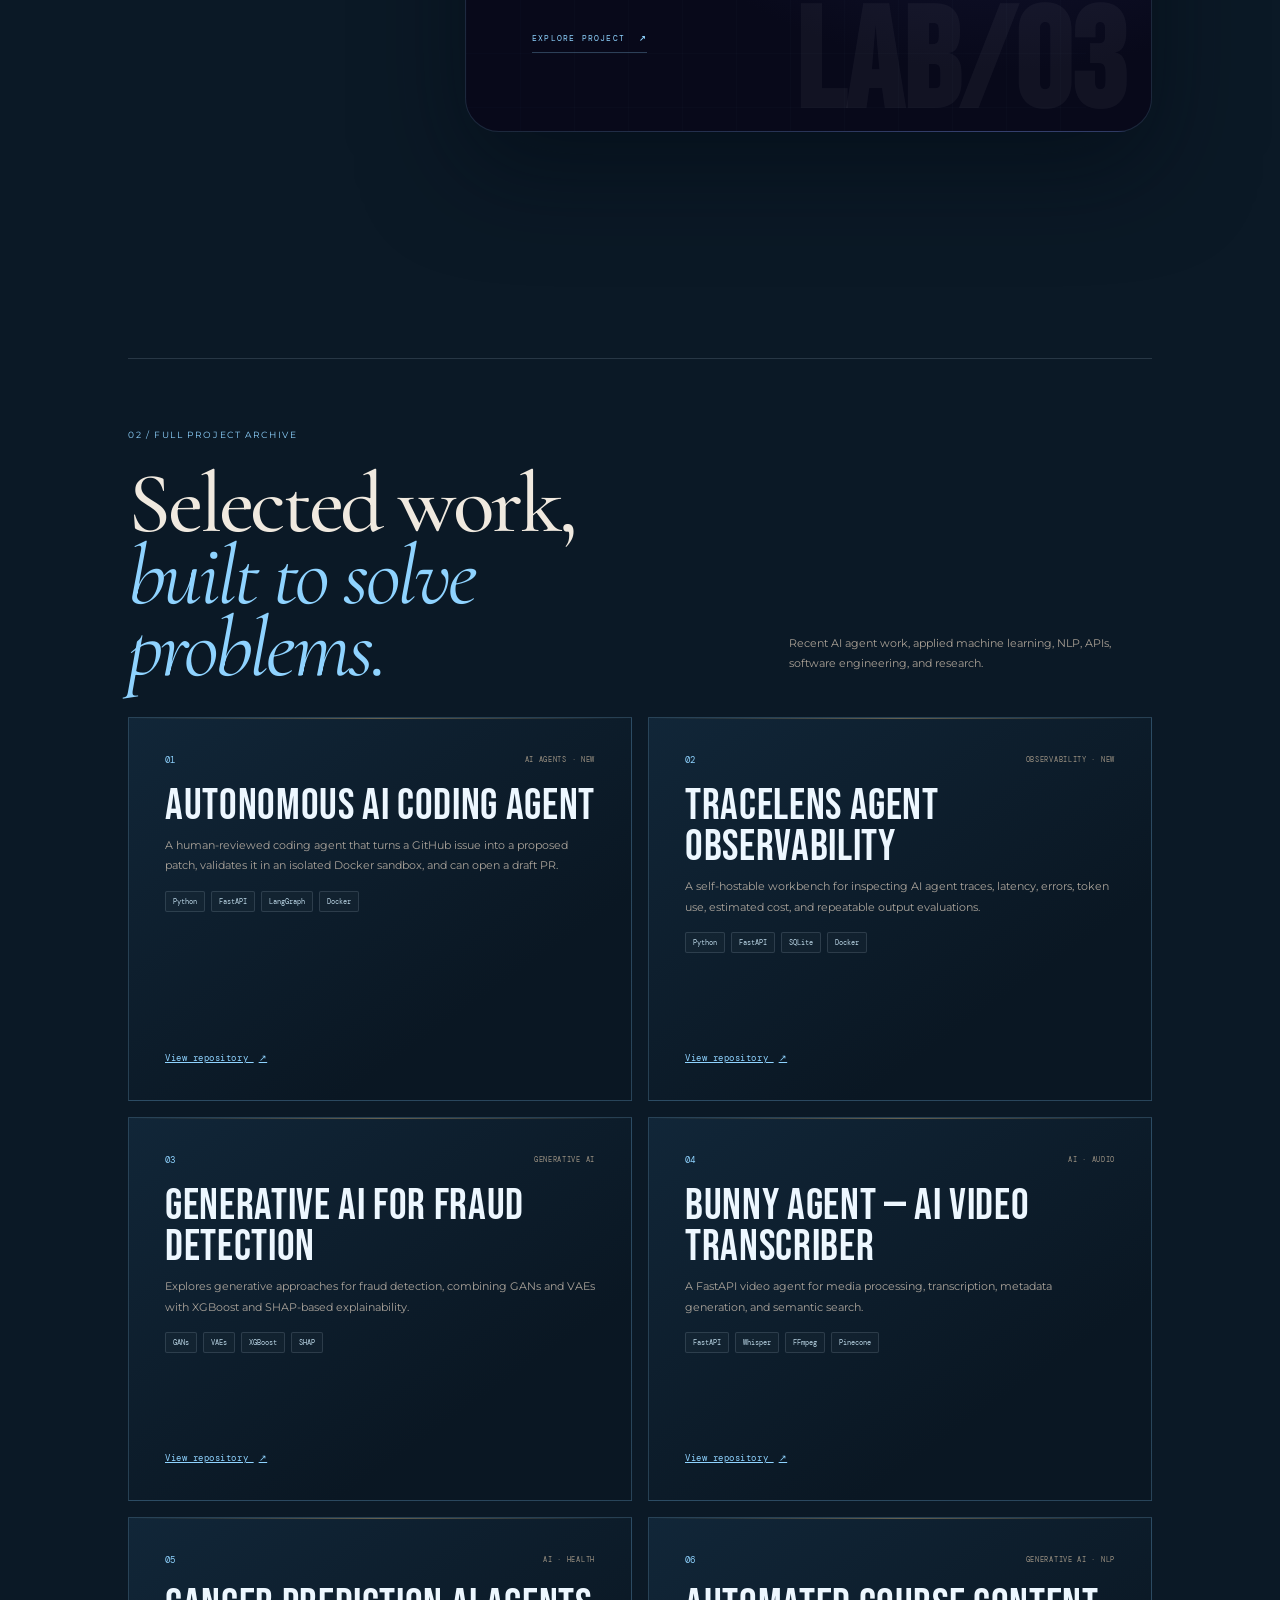
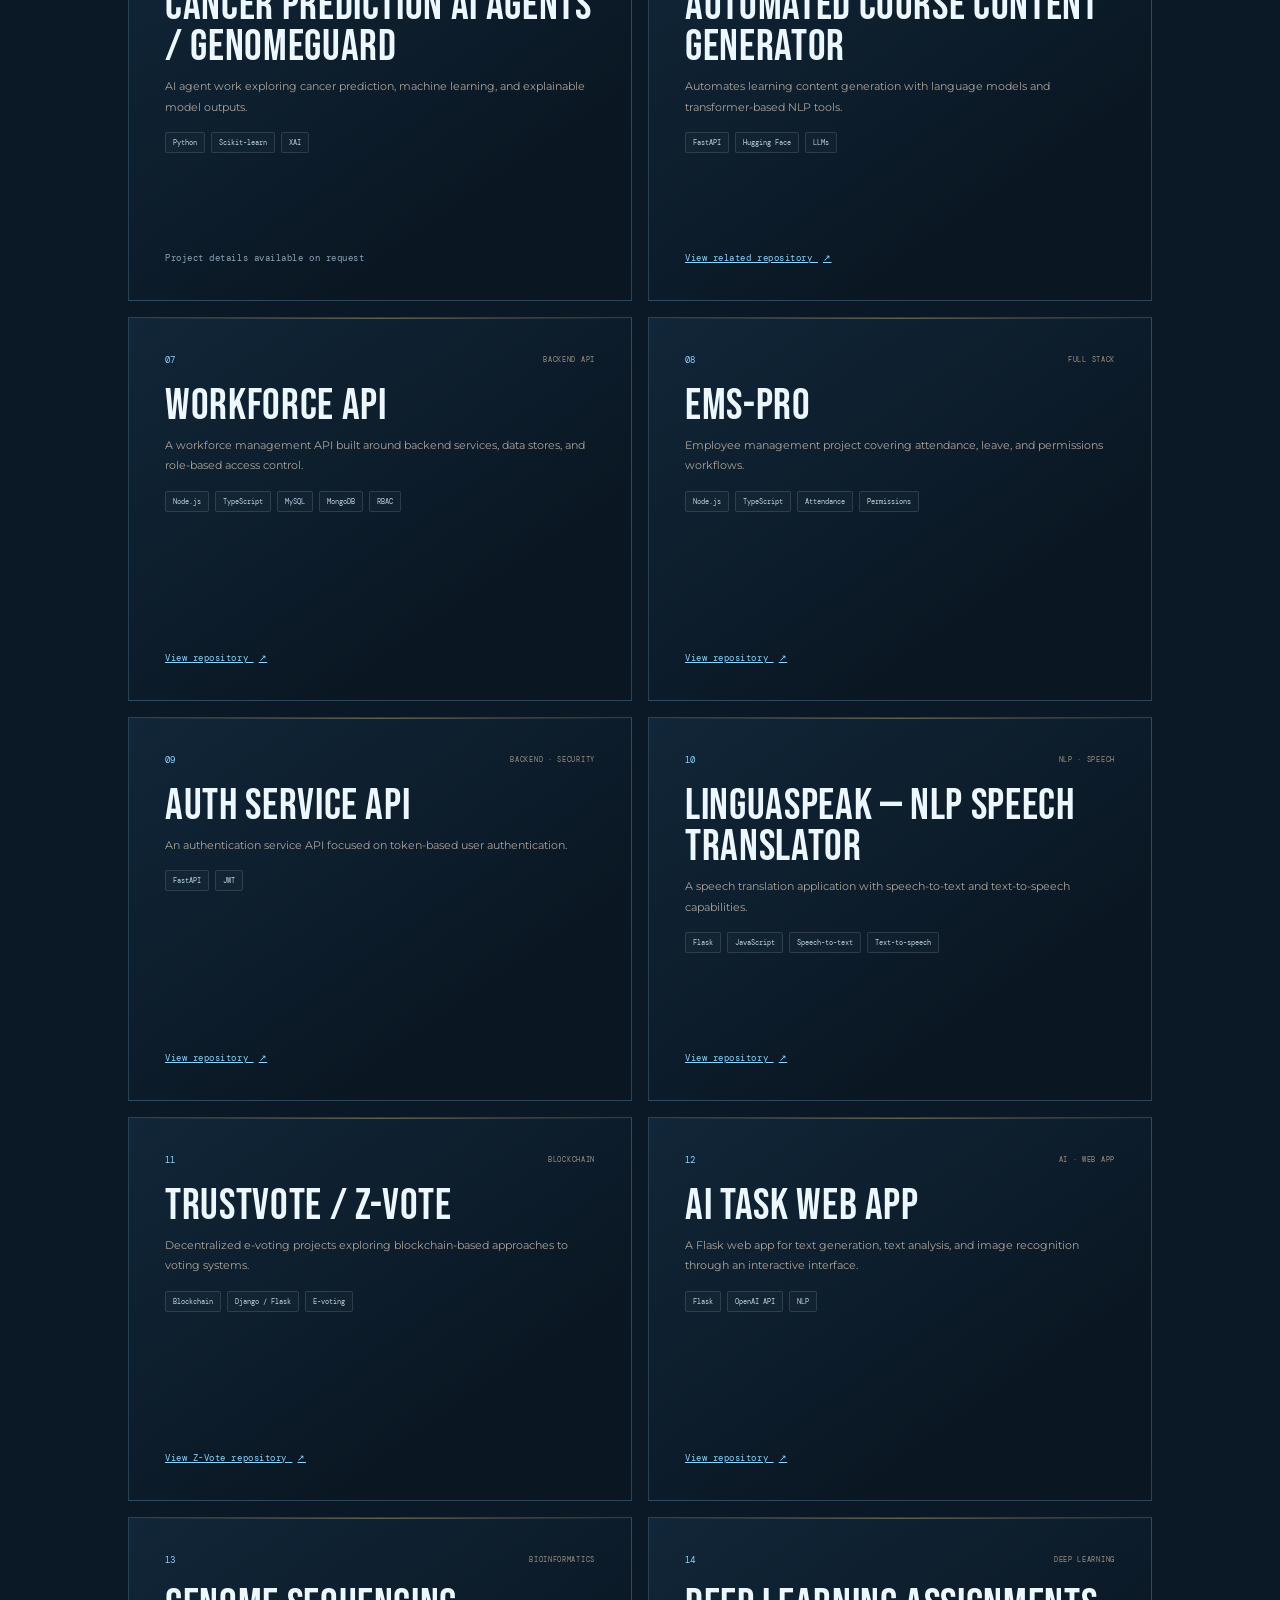
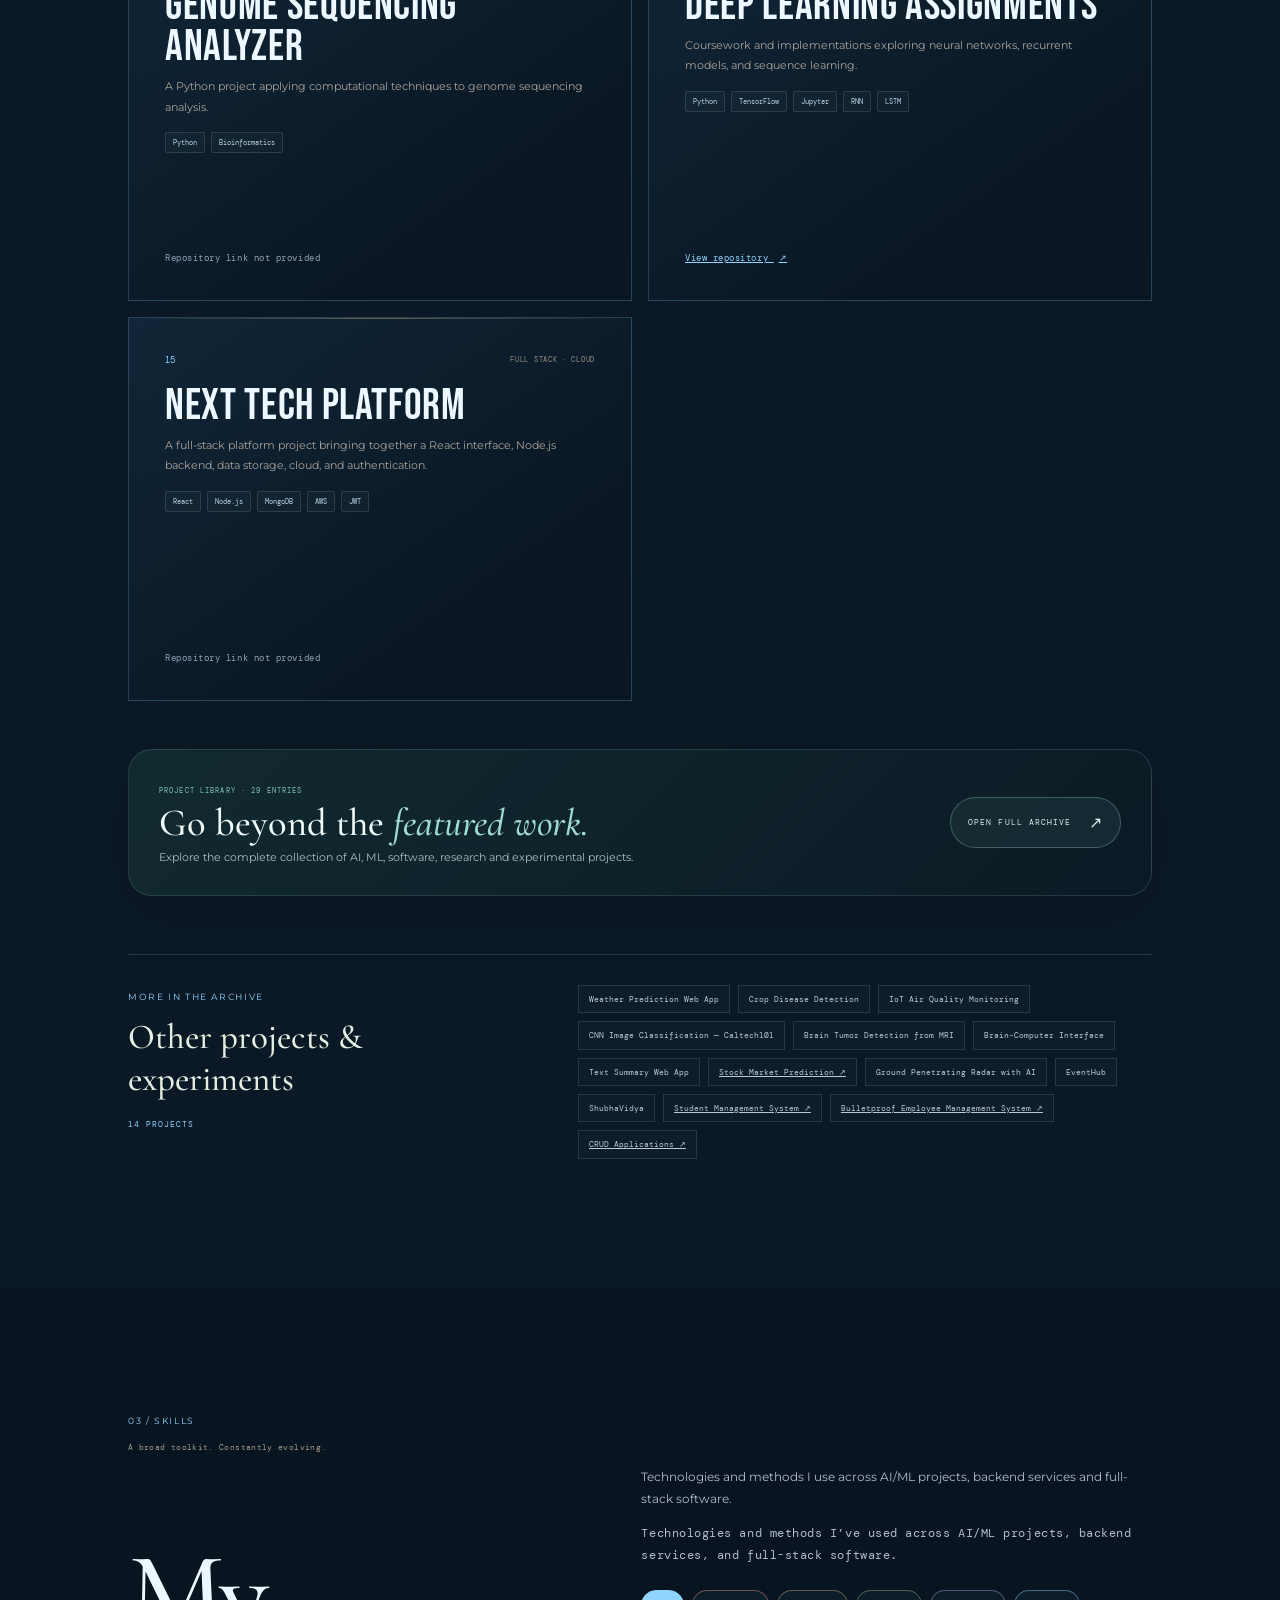
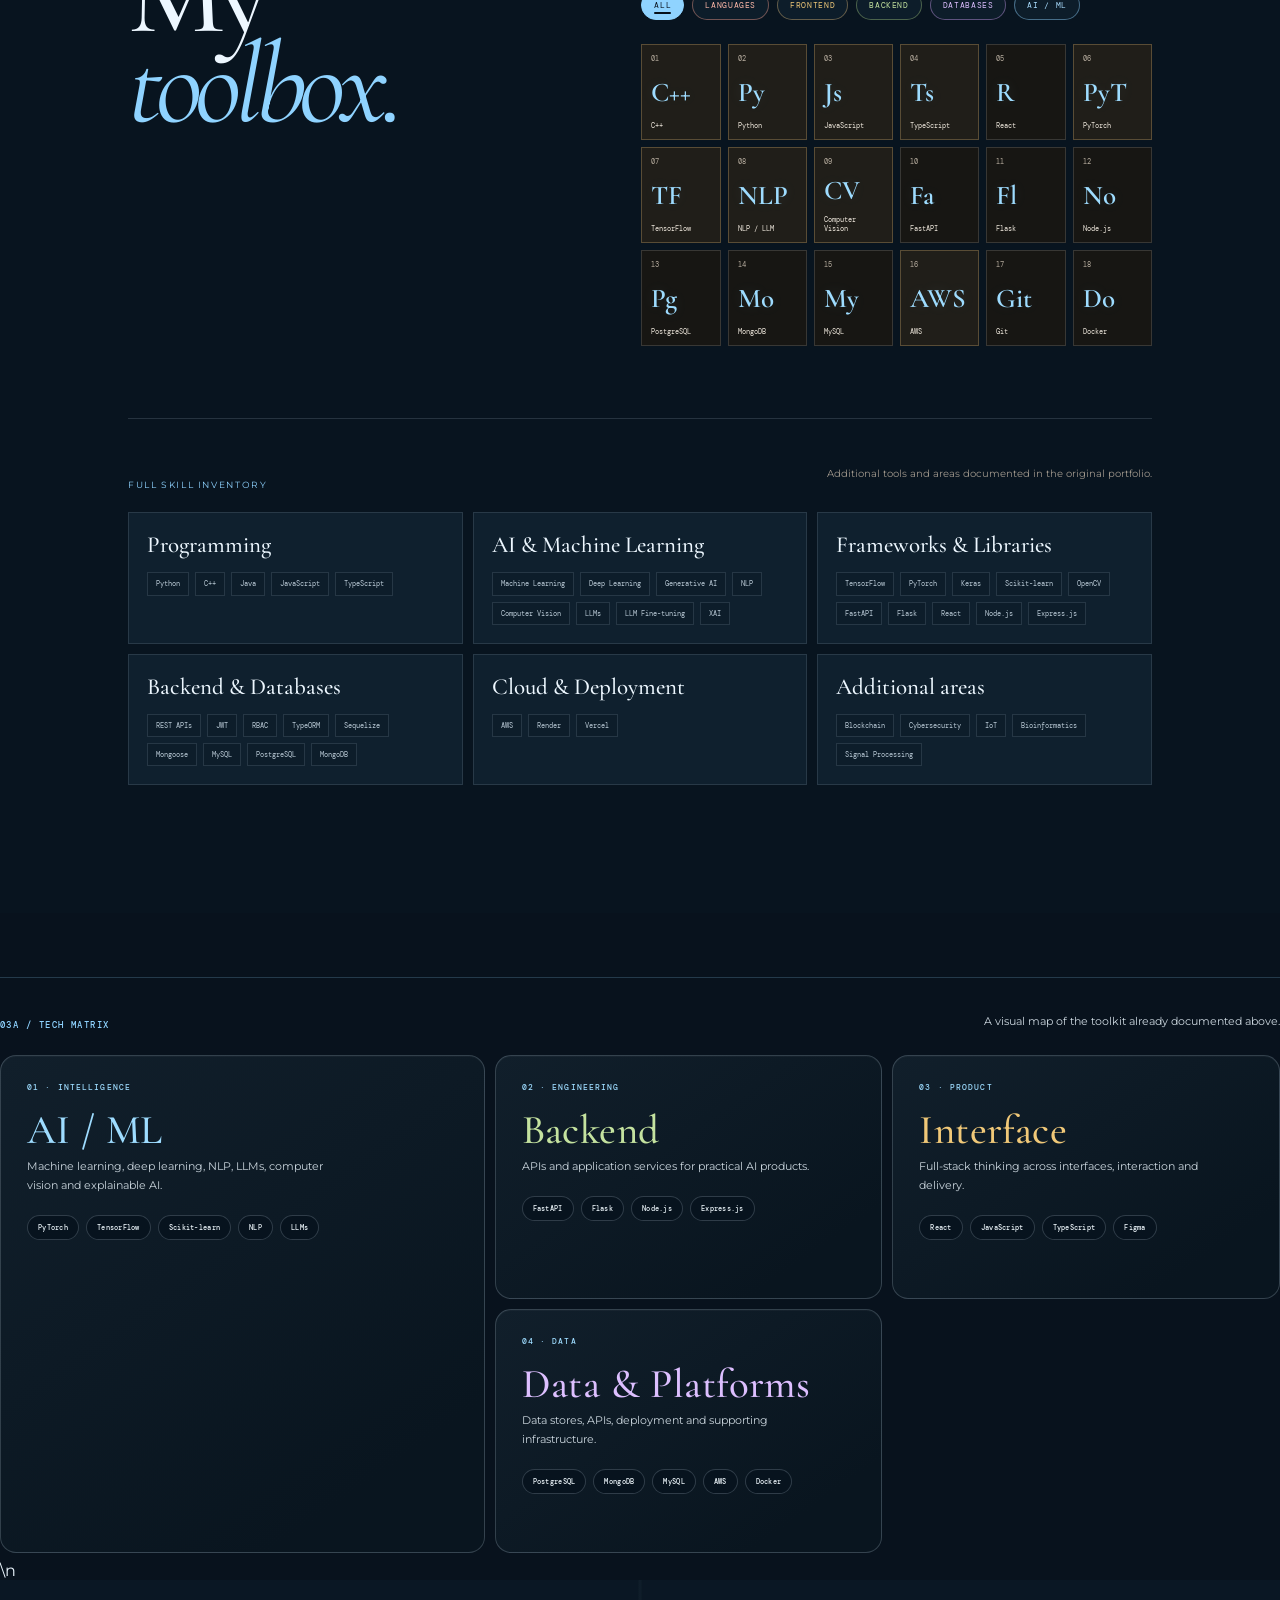
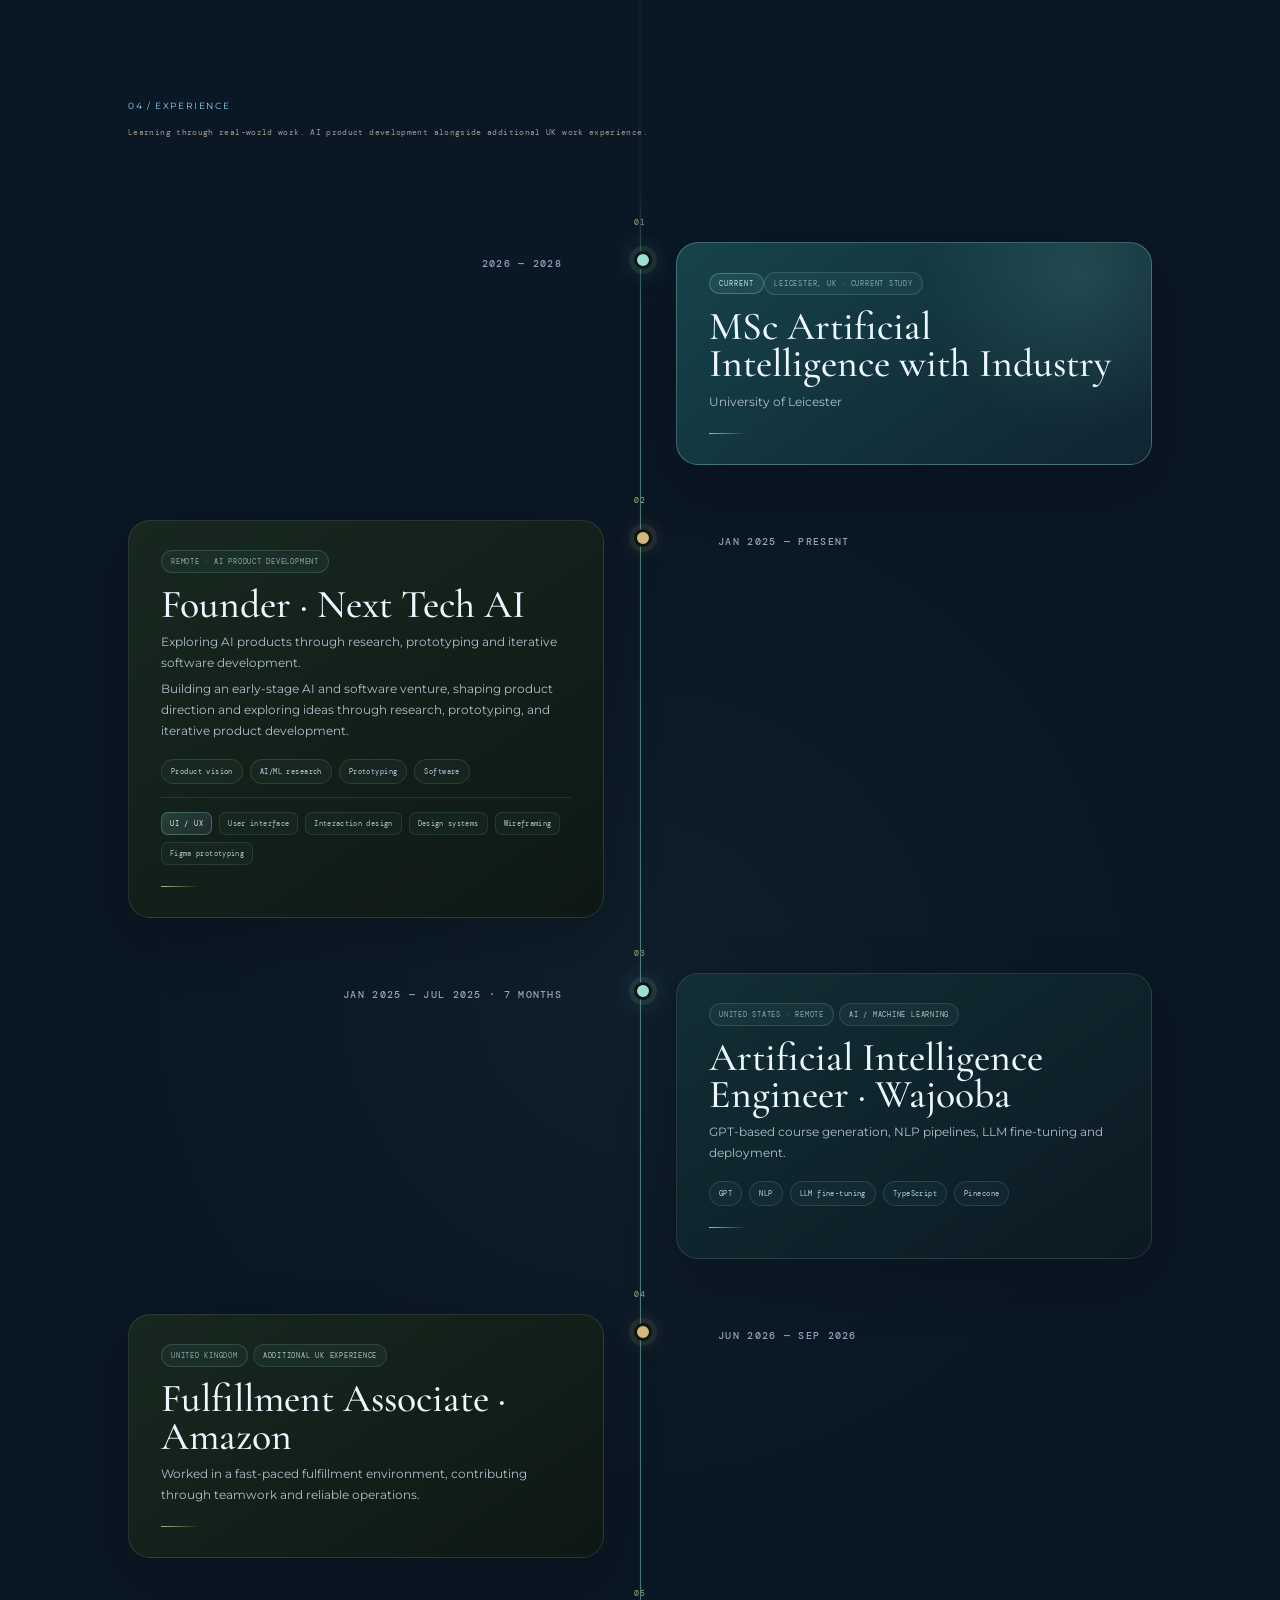
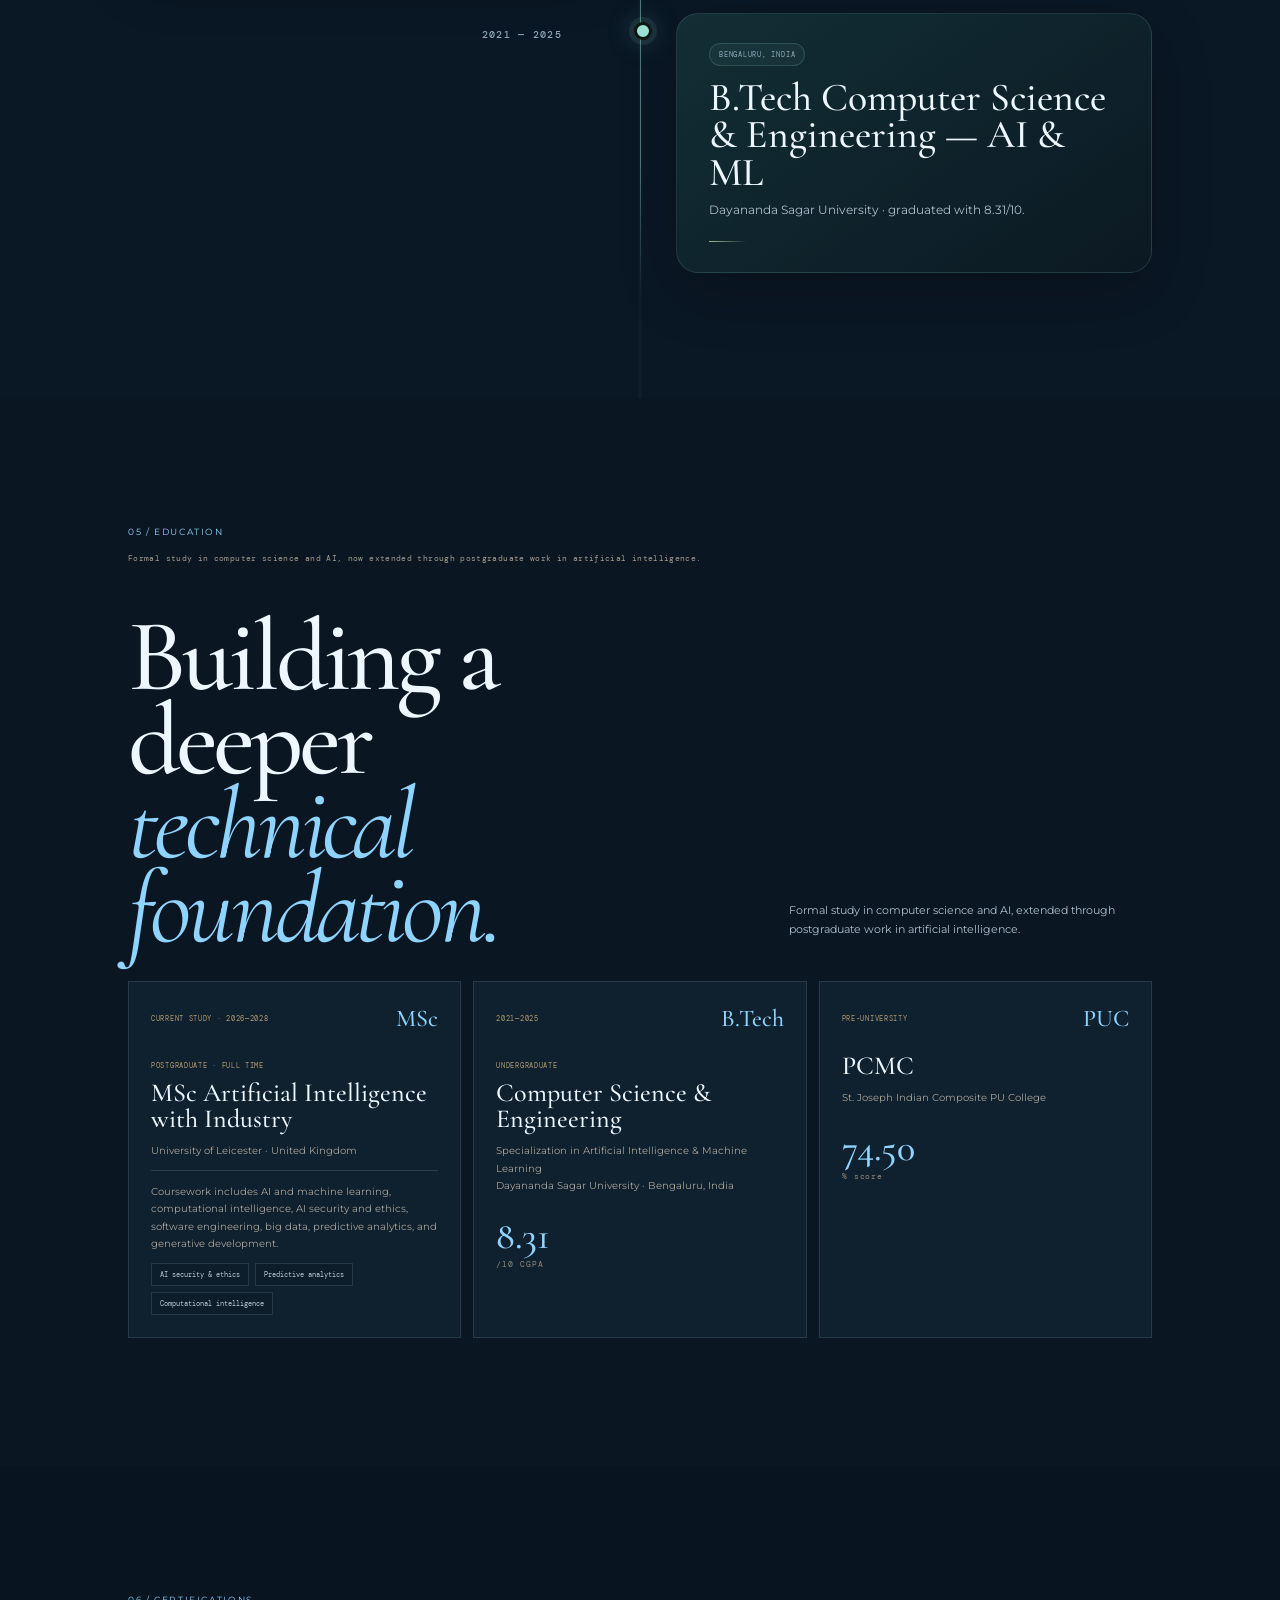
==== commit d355119c: "Make every certificate selection independently interactive" ====
--- a/index.html
+++ b/index.html
@@ -248,22 +248,22 @@
   </div>
 
   <div class="cert-compact-list">
-    <button class="cert-compact-row is-selected" type="button" data-cert="aws" aria-pressed="true">
+    <button class="cert-compact-row is-selected" type="button" data-cert="aws" aria-pressed="true" onclick="selectCertificate('aws')" onkeydown="if(event.key==='Enter'||event.key===' '){event.preventDefault();selectCertificate('aws')}">
       <span>01</span><strong>Machine Learning Specialty</strong><small>AWS · NOV 2023</small>
     </button>
-    <button class="cert-compact-row" type="button" data-cert="servicenow-dev" aria-pressed="false">
+    <button class="cert-compact-row" type="button" data-cert="servicenow-dev" aria-pressed="false" onclick="selectCertificate('servicenow-dev')" onkeydown="if(event.key==='Enter'||event.key===' '){event.preventDefault();selectCertificate('servicenow-dev')}">
       <span>02</span><strong>Application Developer</strong><small>ServiceNow · AUG 2024</small>
     </button>
-    <button class="cert-compact-row" type="button" data-cert="servicenow-admin" aria-pressed="false">
+    <button class="cert-compact-row" type="button" data-cert="servicenow-admin" aria-pressed="false" onclick="selectCertificate('servicenow-admin')" onkeydown="if(event.key==='Enter'||event.key===' '){event.preventDefault();selectCertificate('servicenow-admin')}">
       <span>03</span><strong>System Administrator</strong><small>ServiceNow · JUN 2024</small>
     </button>
-    <button class="cert-compact-row" type="button" data-cert="ethical" aria-pressed="false">
+    <button class="cert-compact-row" type="button" data-cert="ethical" aria-pressed="false" onclick="selectCertificate('ethical')" onkeydown="if(event.key==='Enter'||event.key===' '){event.preventDefault();selectCertificate('ethical')}">
       <span>04</span><strong>Certified Ethical Hacker</strong><small>Great Learning · OCT 2024</small>
     </button>
-    <button class="cert-compact-row" type="button" data-cert="infosys" aria-pressed="false">
+    <button class="cert-compact-row" type="button" data-cert="infosys" aria-pressed="false" onclick="selectCertificate('infosys')" onkeydown="if(event.key==='Enter'||event.key===' '){event.preventDefault();selectCertificate('infosys')}">
       <span>05</span><strong>Statistics for R Programming</strong><small>Infosys Springboard · OCT 2024</small>
     </button>
-    <button class="cert-compact-row" type="button" data-cert="jdbc" aria-pressed="false">
+    <button class="cert-compact-row" type="button" data-cert="jdbc" aria-pressed="false" onclick="selectCertificate('jdbc')" onkeydown="if(event.key==='Enter'||event.key===' '){event.preventDefault();selectCertificate('jdbc')}">
       <span>06</span><strong>Java Database Connectivity</strong><small>Coursera · 2024</small>
     </button>
   </div>
@@ -283,6 +283,32 @@
   </div>
 </section>
 
+<!-- CERTIFICATE INLINE SELECTOR -->
+<script>
+window.selectCertificate = function(key) {
+  const data = {
+    aws: {mark:'AWS', title:'AWS Certified Machine Learning — Specialty', copy:'Machine learning credential focused on designing, building and deploying ML solutions on AWS.', issuer:'AMAZON WEB SERVICES', date:'NOV 2023'},
+    'servicenow-dev': {mark:'SN', title:'Certified Application Developer', copy:'Application development credential covering practical development on the ServiceNow platform.', issuer:'SERVICENOW', date:'AUG 2024'},
+    'servicenow-admin': {mark:'SN', title:'Certified System Administrator', copy:'Platform administration credential covering configuration, users, data and core ServiceNow capabilities.', issuer:'SERVICENOW', date:'JUN 2024'},
+    ethical: {mark:'CEH', title:'Certified Ethical Hacker', copy:'Ethical hacking credential focused on security concepts, reconnaissance, vulnerabilities and defensive thinking.', issuer:'GREAT LEARNING', date:'OCT 2024'},
+    infosys: {mark:'R', title:'Statistics for R Programming', copy:'Statistics credential covering practical analysis and statistical programming with R.', issuer:'INFOSYS SPRINGBOARD', date:'OCT 2024'},
+    jdbc: {mark:'JDBC', title:'Java Database Connectivity (JDBC)', copy:'Credential covering Java database connectivity and application-level database interaction.', issuer:'COURSERA', date:'2024'}
+  };
+  const d=data[key];
+  if(!d)return;
+  document.querySelectorAll('#certifications .cert-compact-row').forEach(function(row){
+    const active=row.dataset.cert===key;
+    row.classList.toggle('is-selected',active);
+    row.setAttribute('aria-pressed',active?'true':'false');
+  });
+  const set=(id,value)=>{const el=document.getElementById(id);if(el)el.textContent=value;};
+  set('cert-focus-mark',d.mark);
+  set('cert-focus-title',d.title);
+  set('cert-focus-copy',d.copy);
+  set('cert-focus-issuer',d.issuer);
+  set('cert-focus-date',d.date);
+};
+</script>
 <section class="achievements achievements-cinematic" id="achievements">
   <div class="section-label">07 / ACHIEVEMENTS</div>
   <div class="achievements-head">
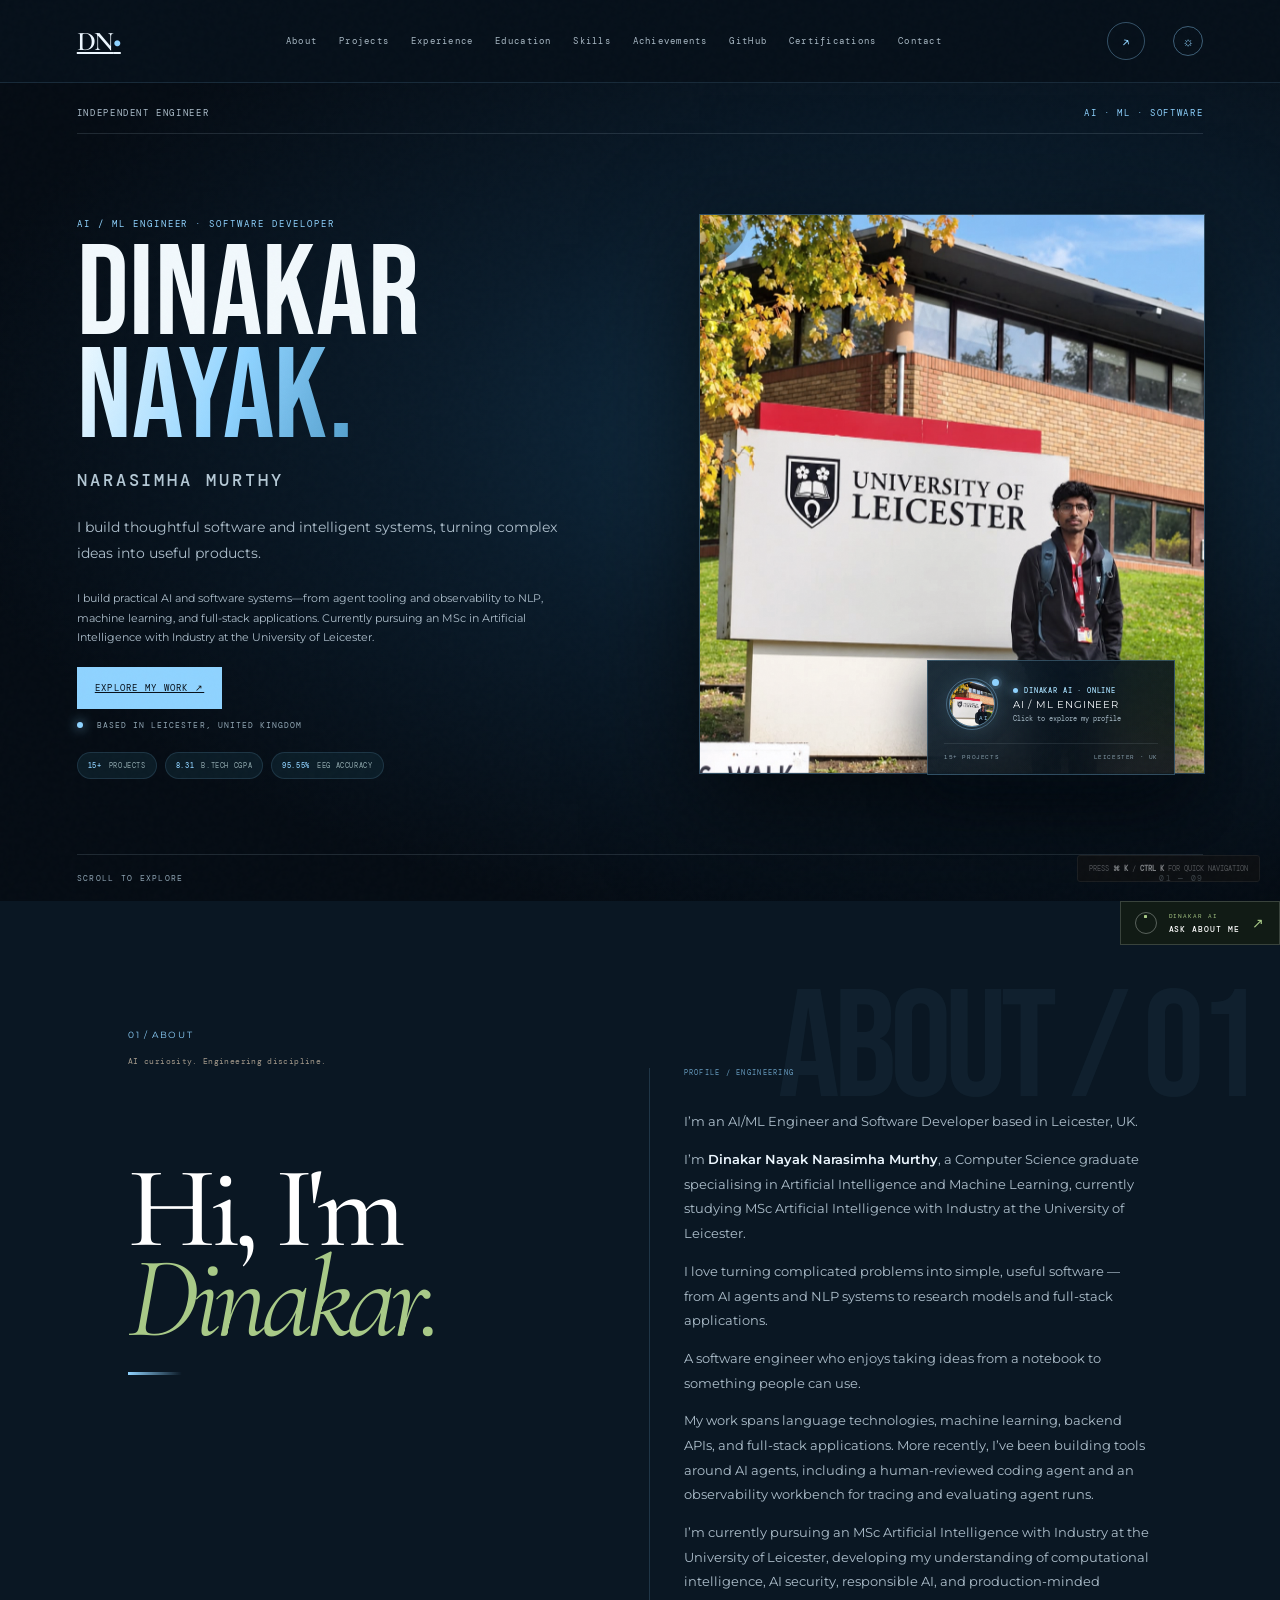
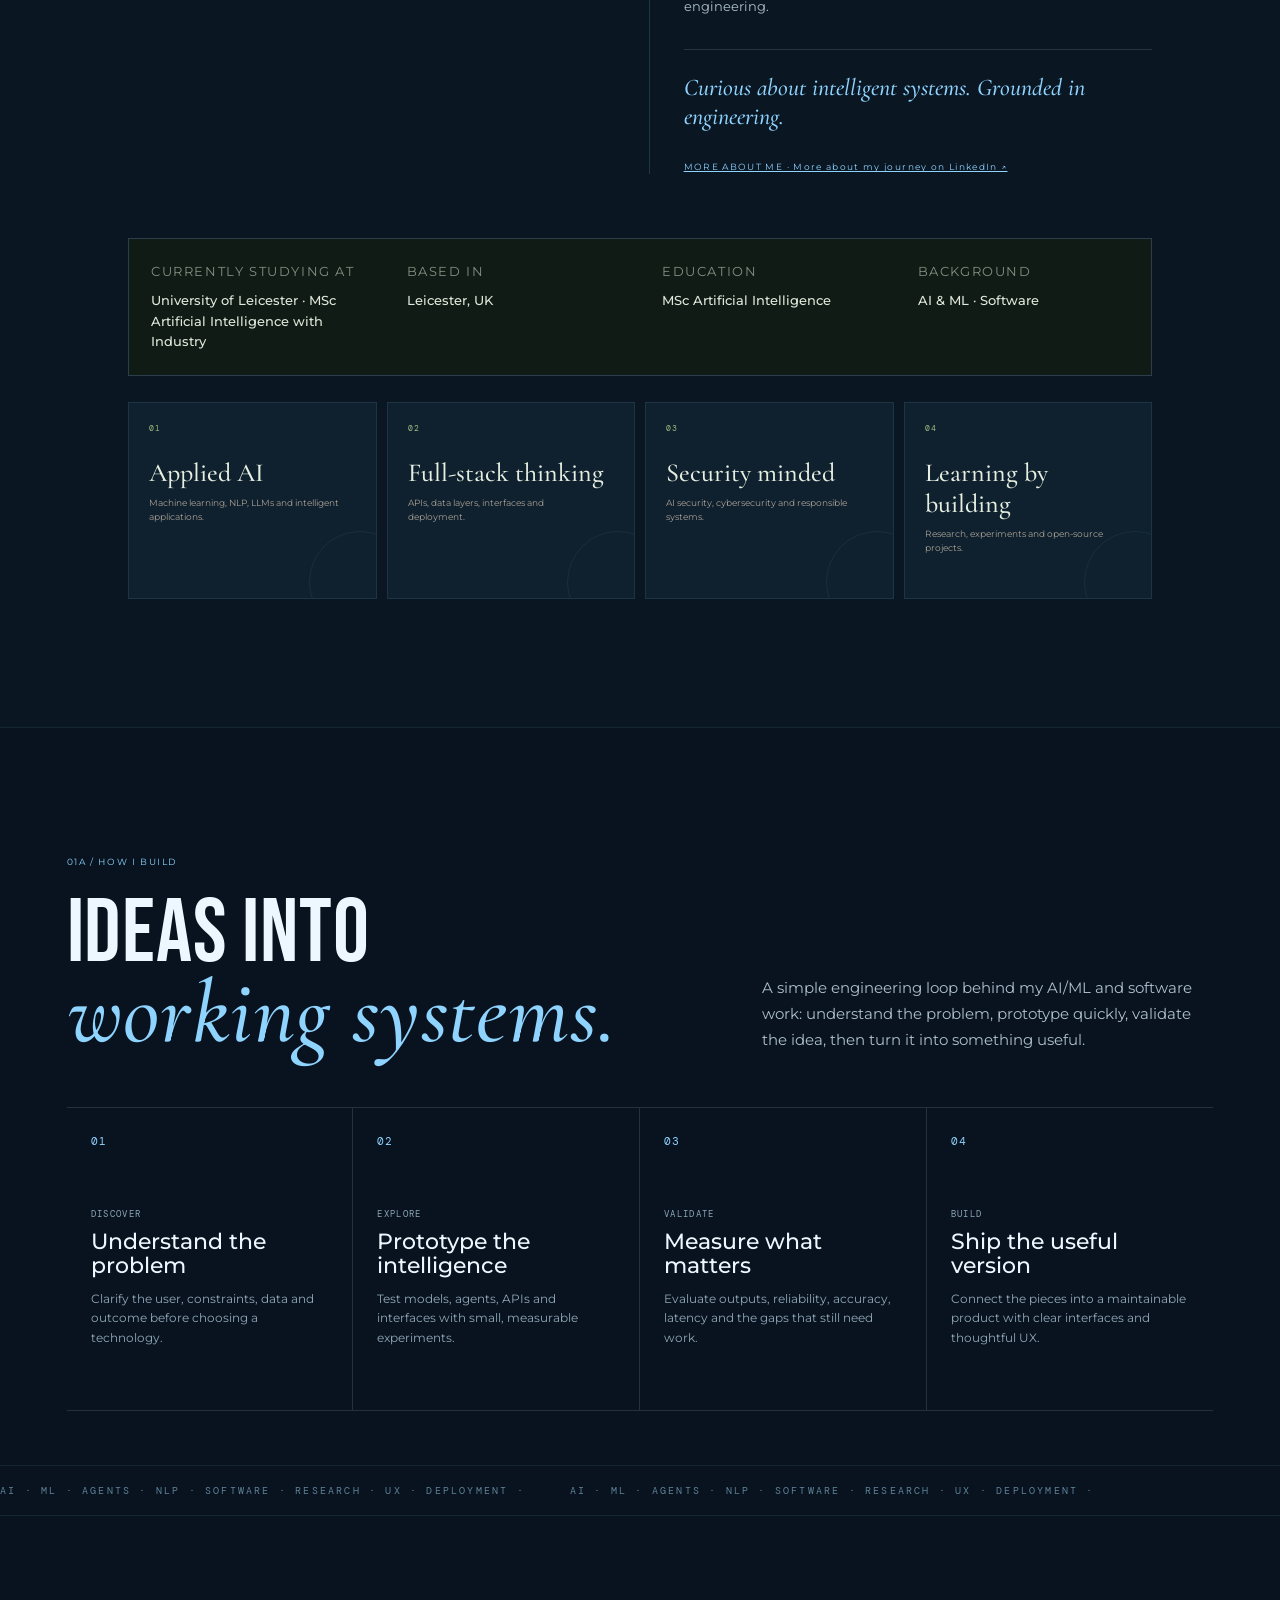
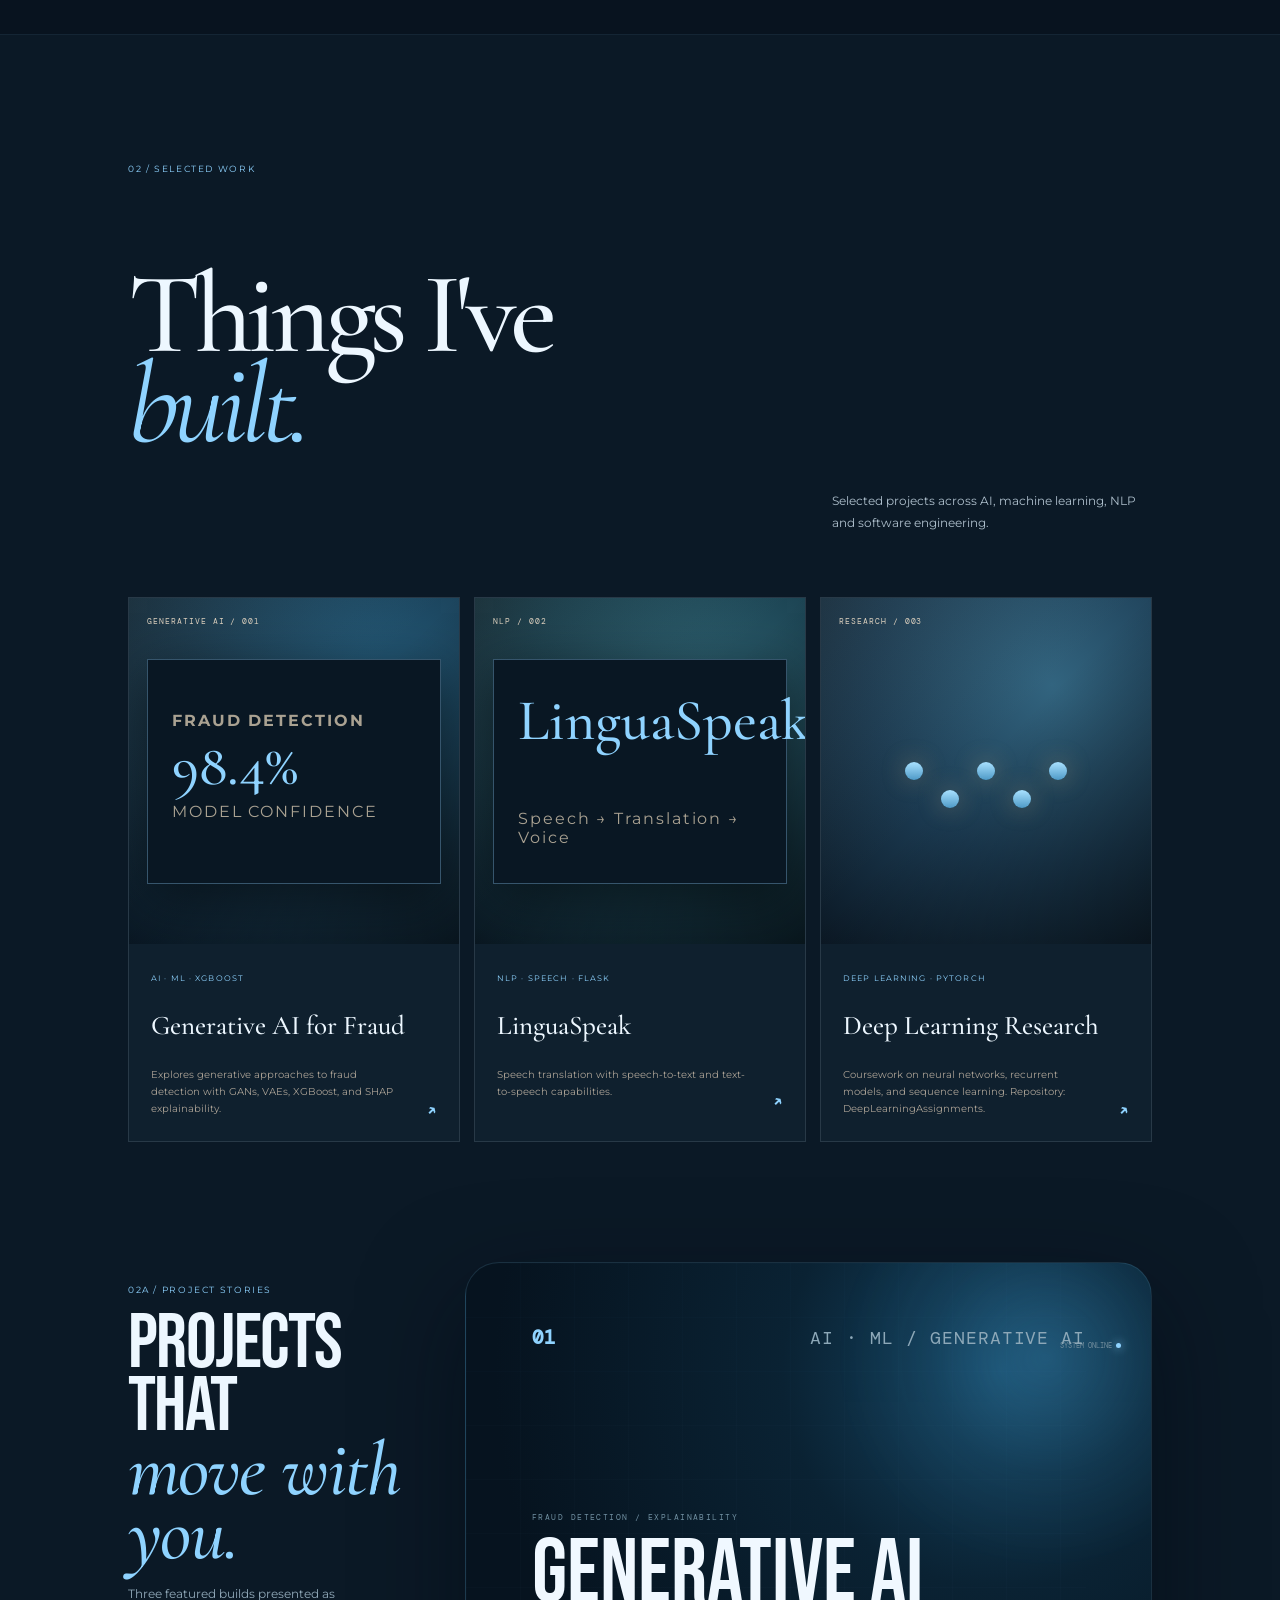
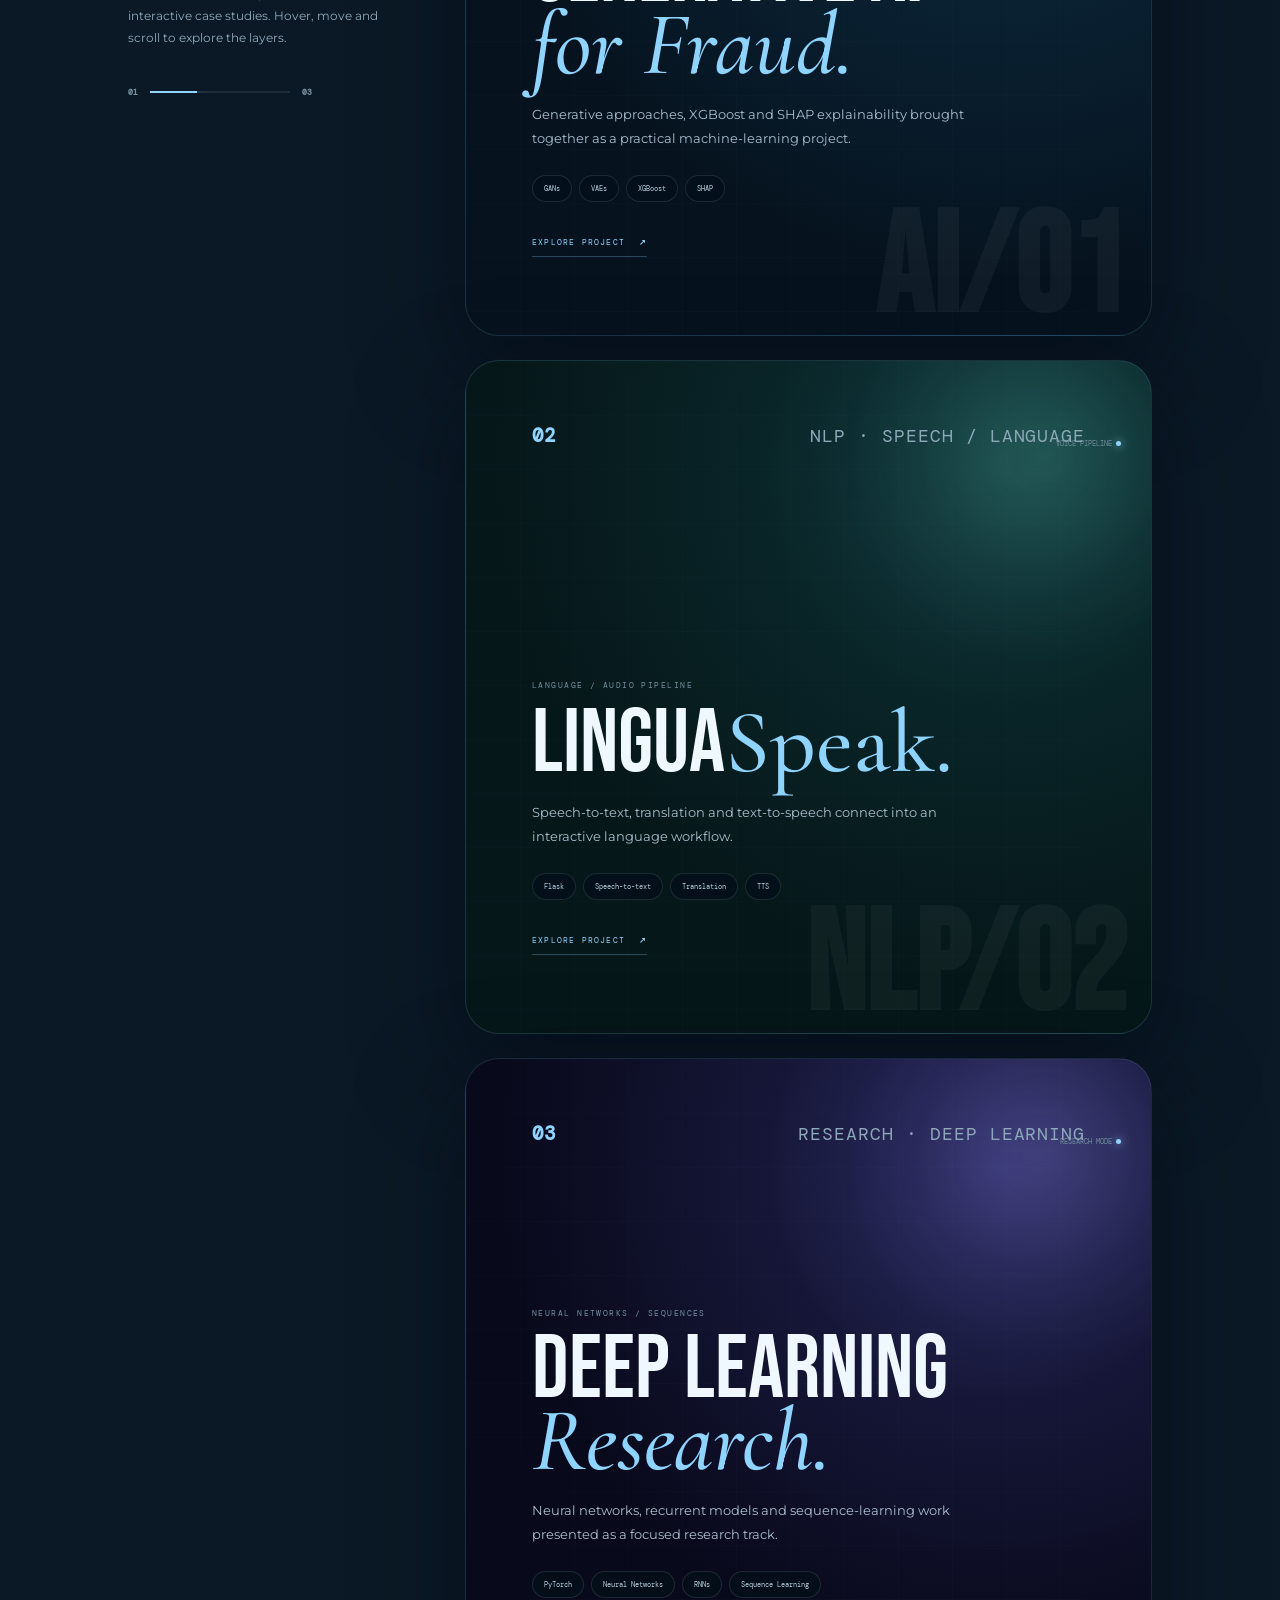
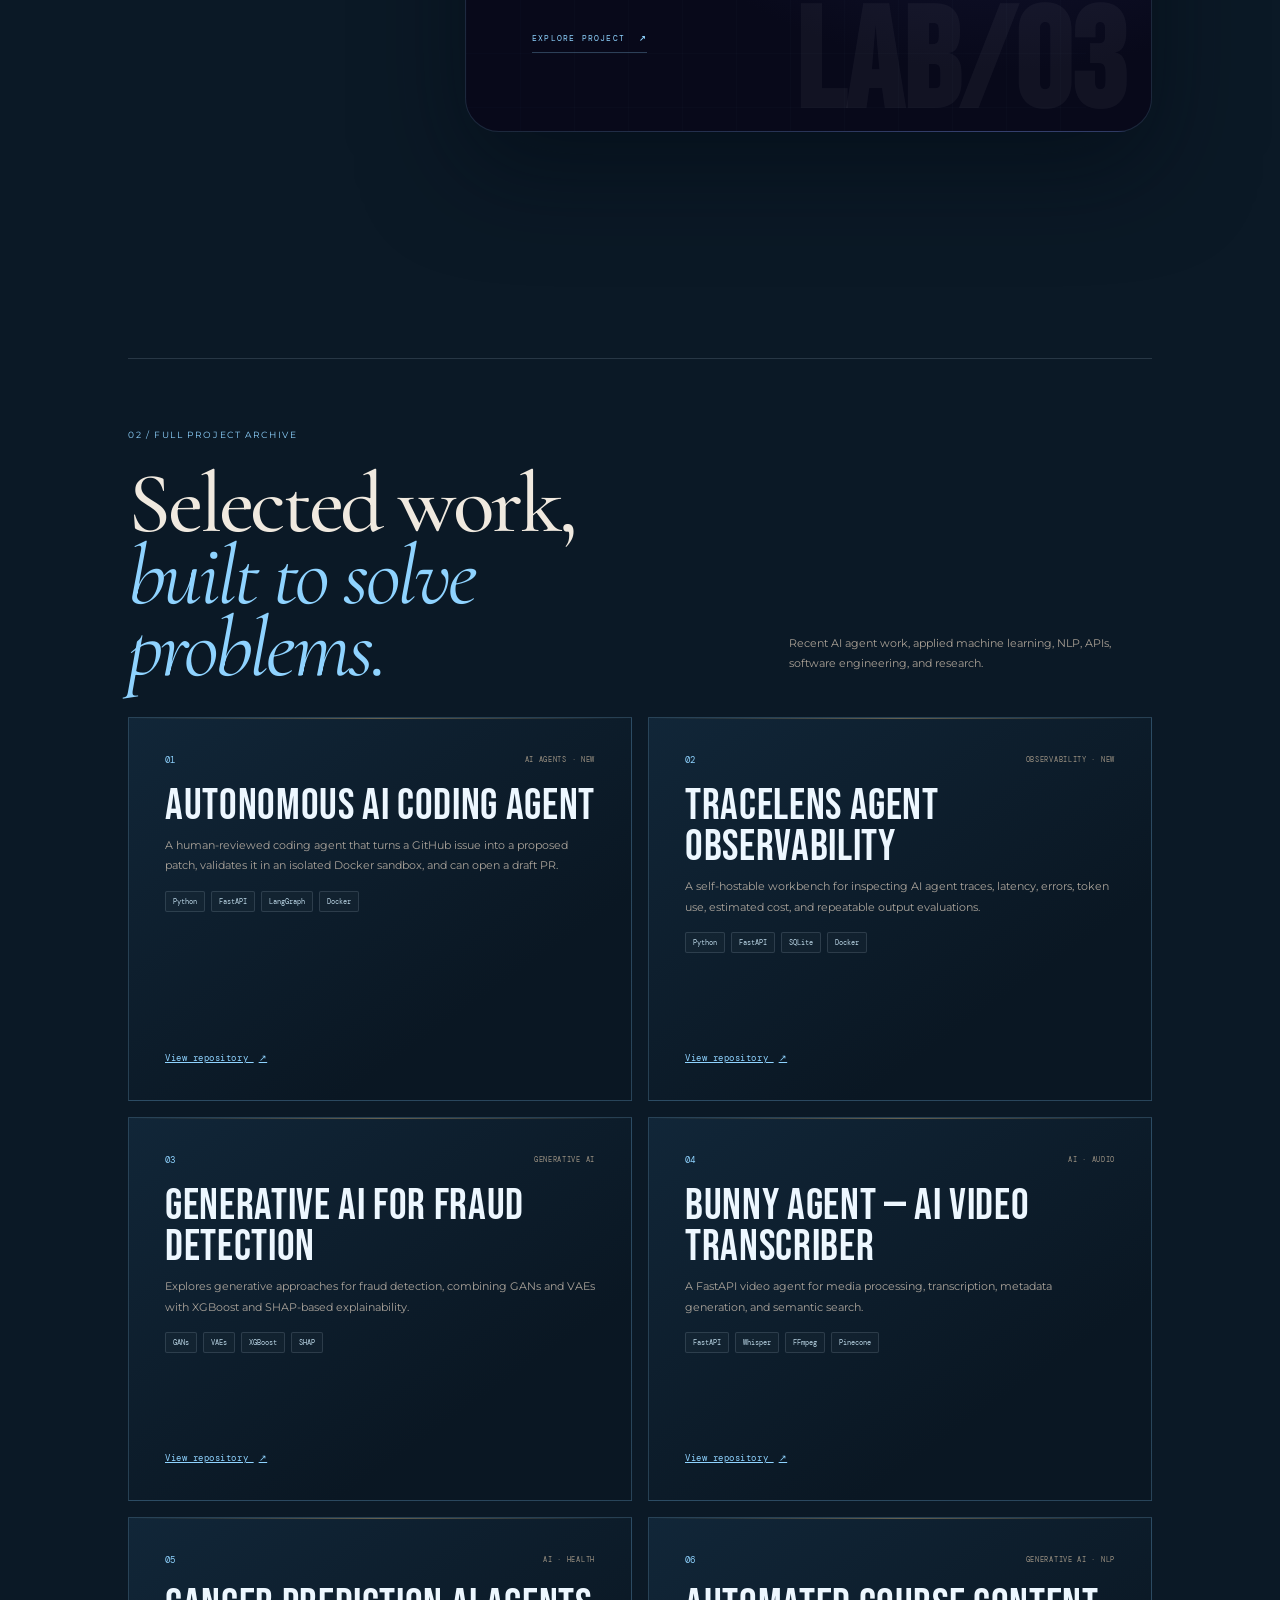
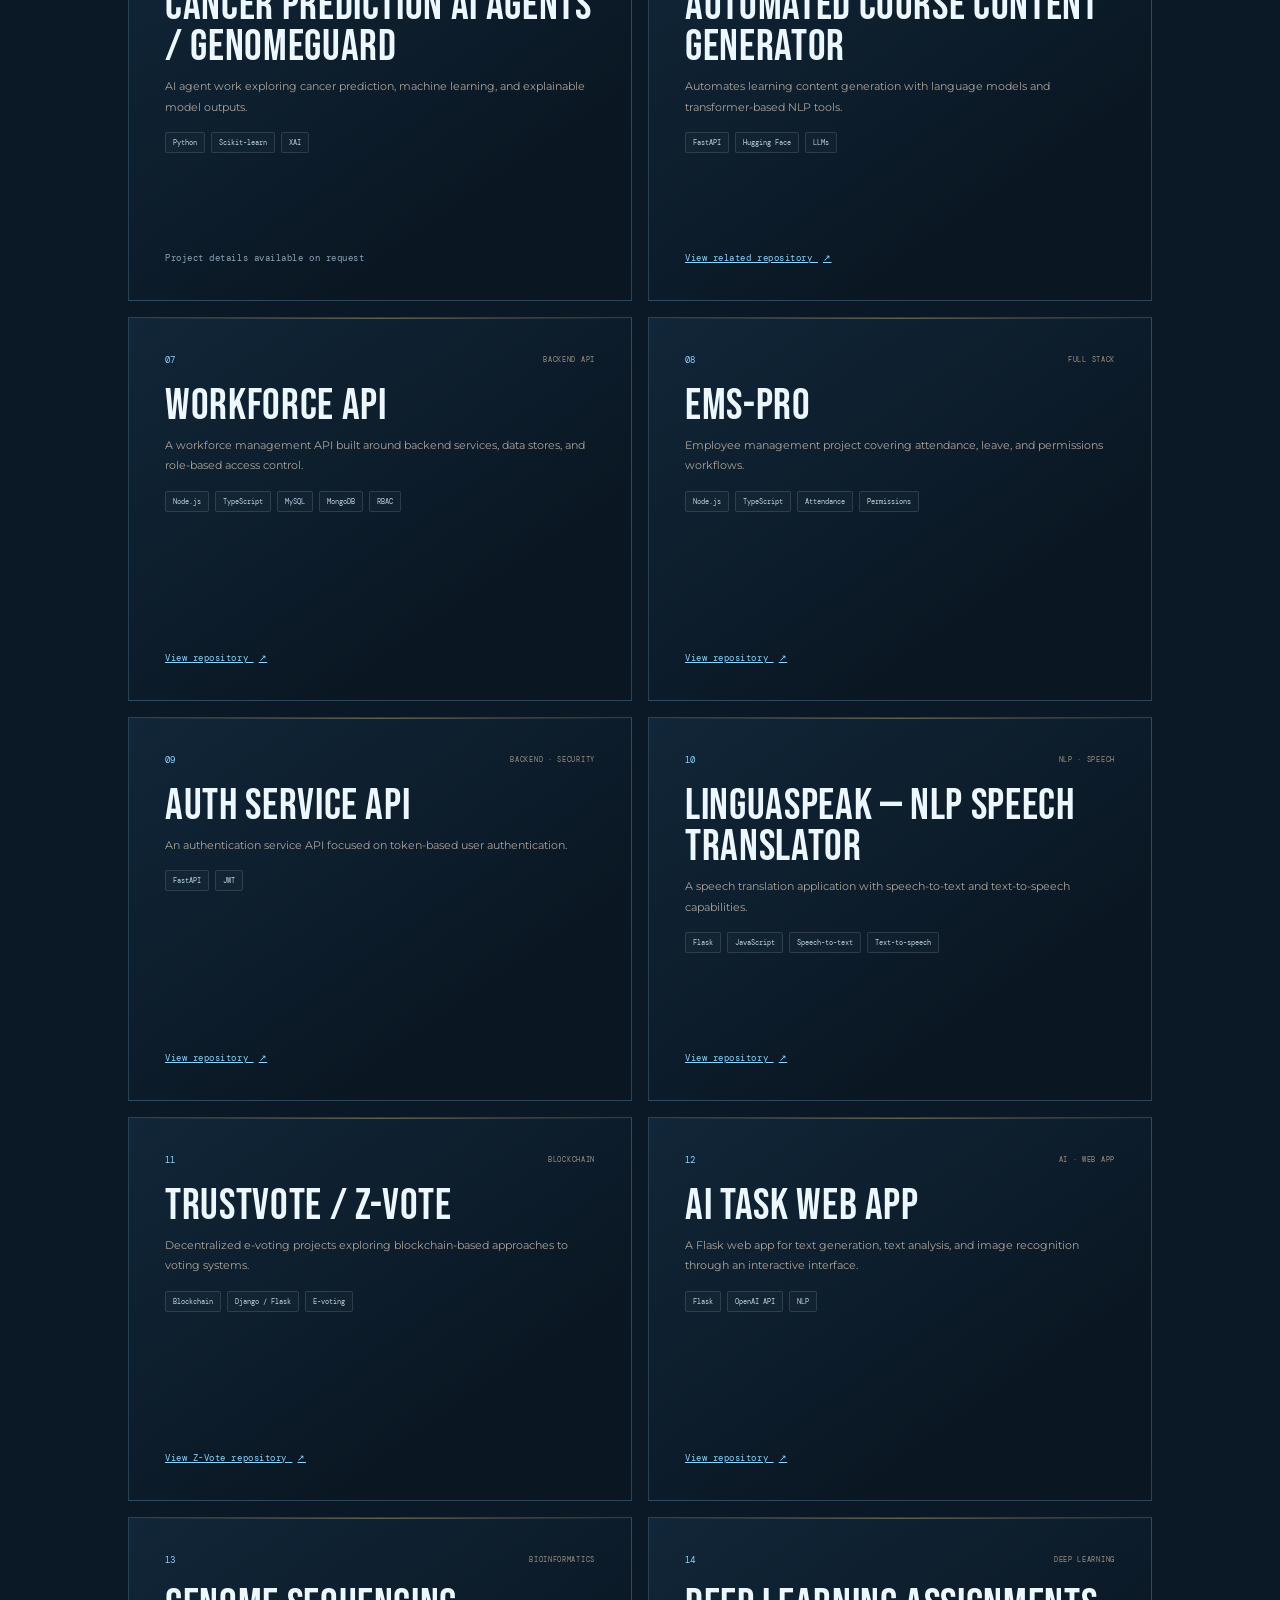
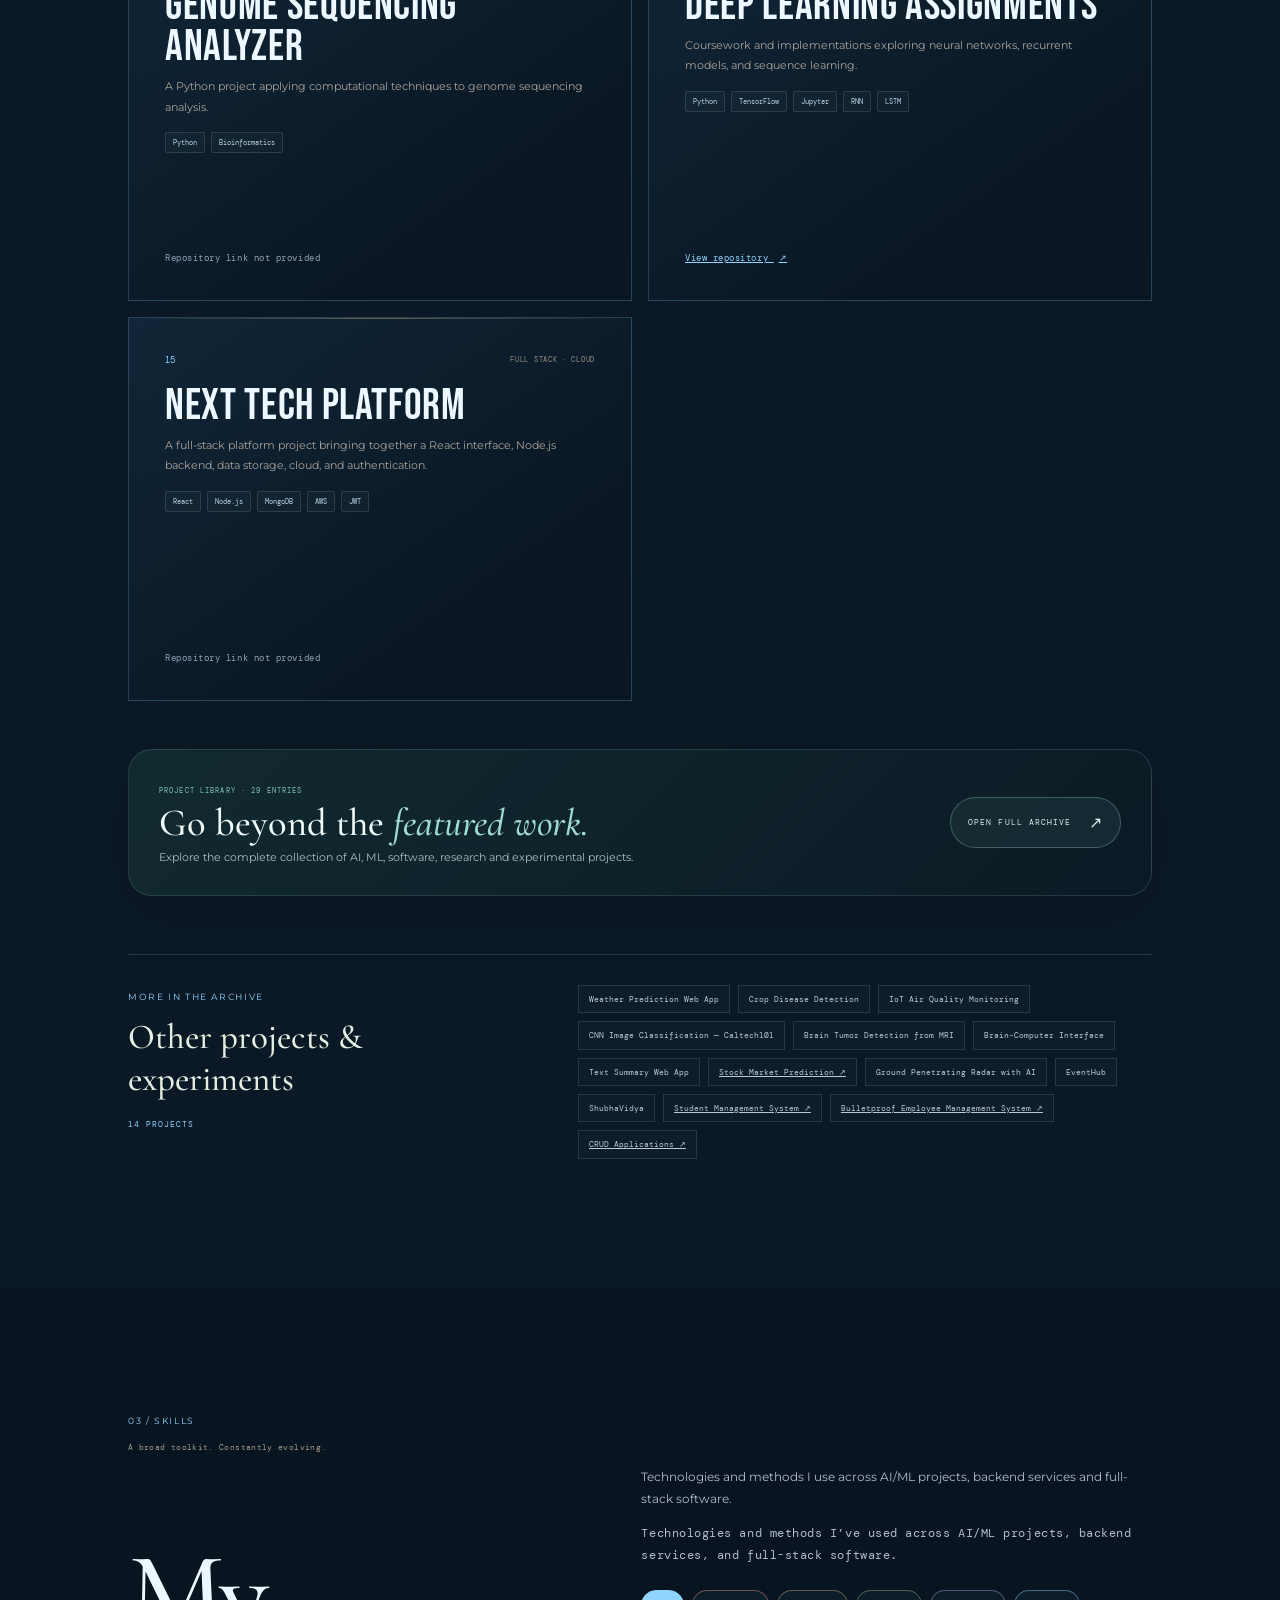
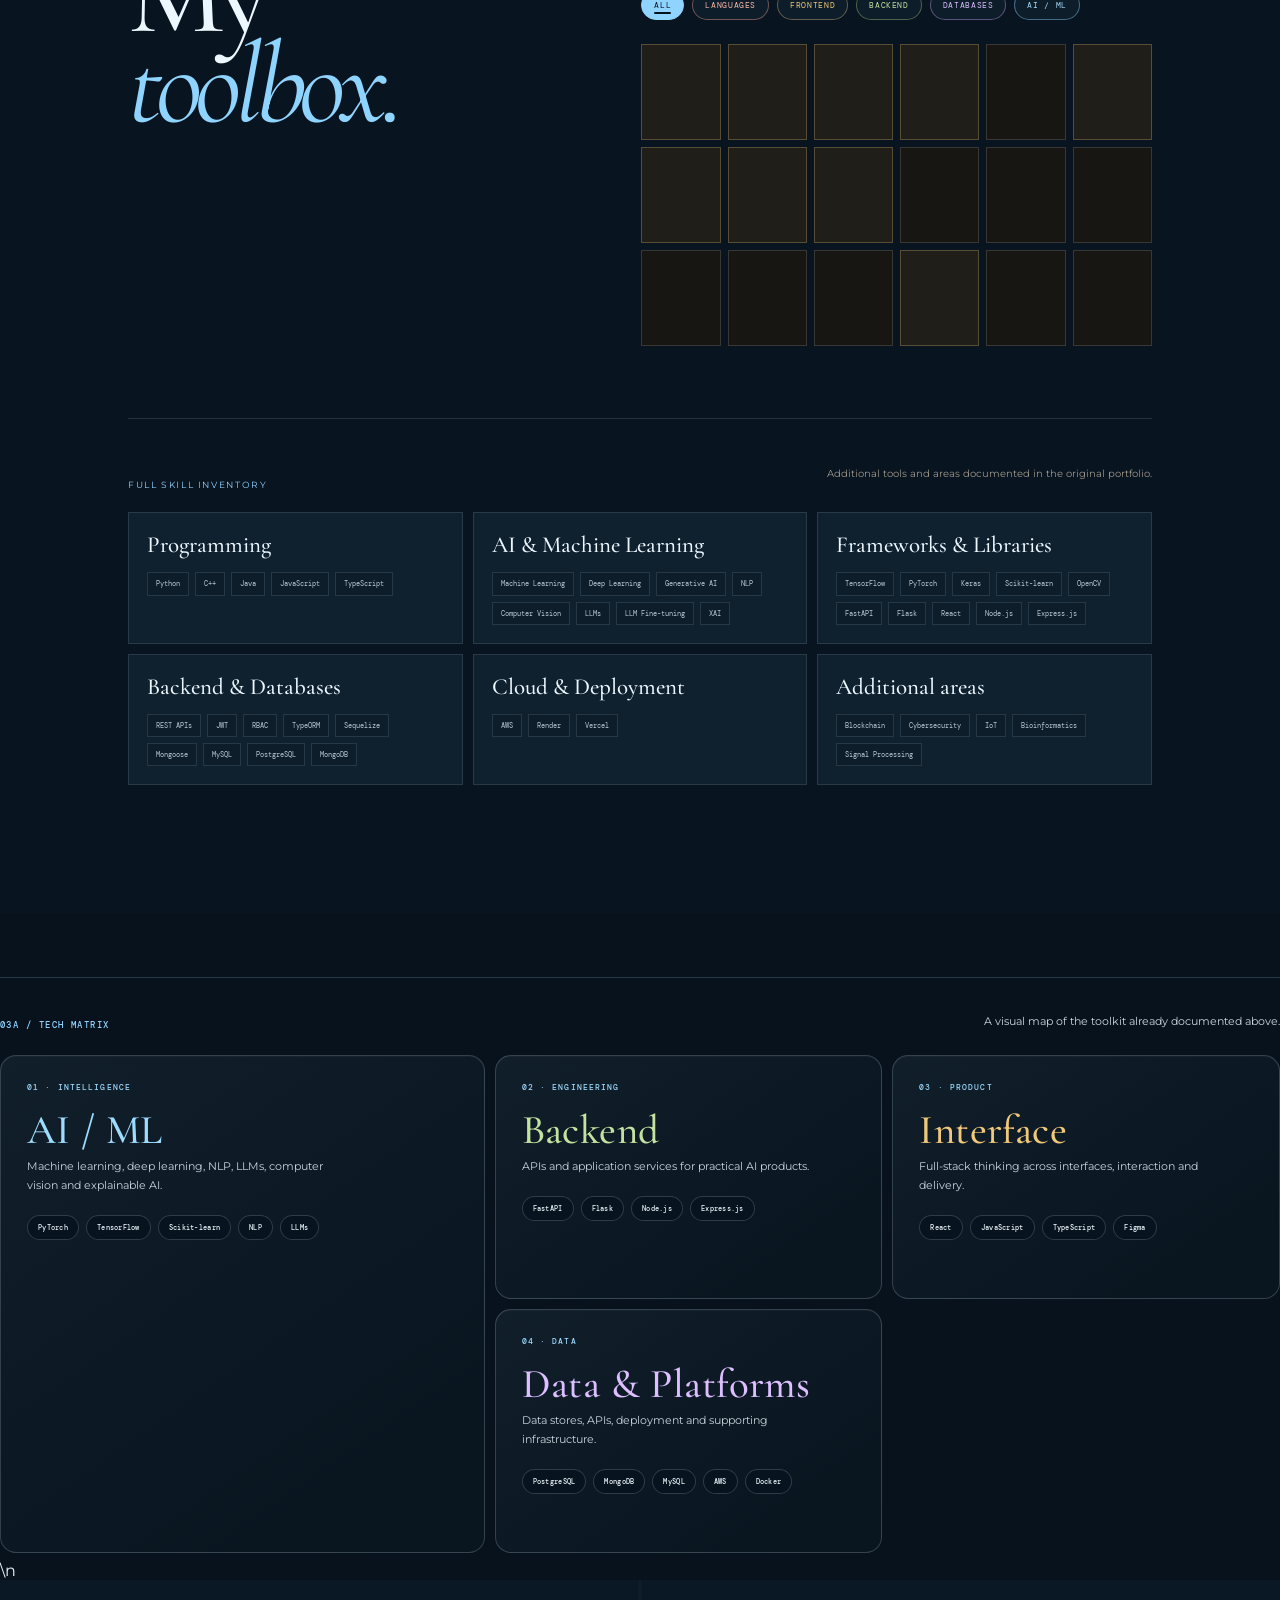
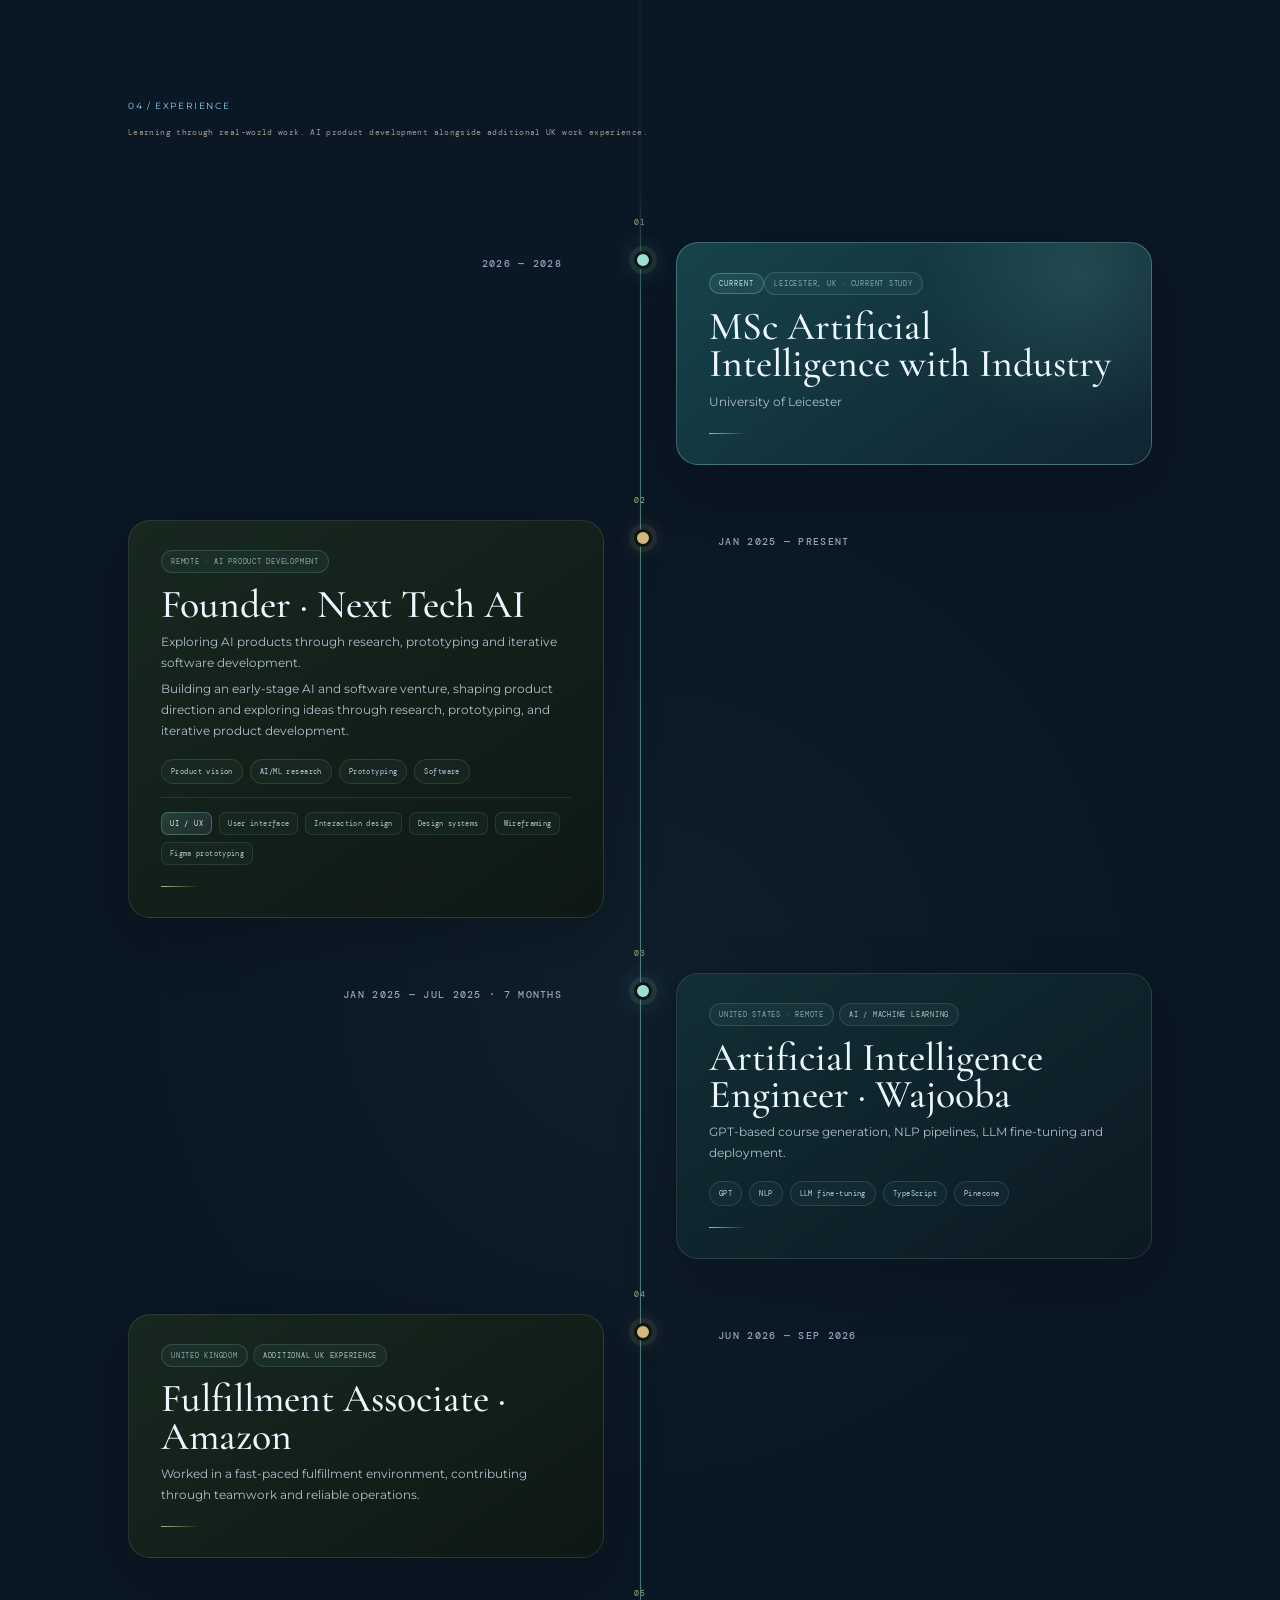
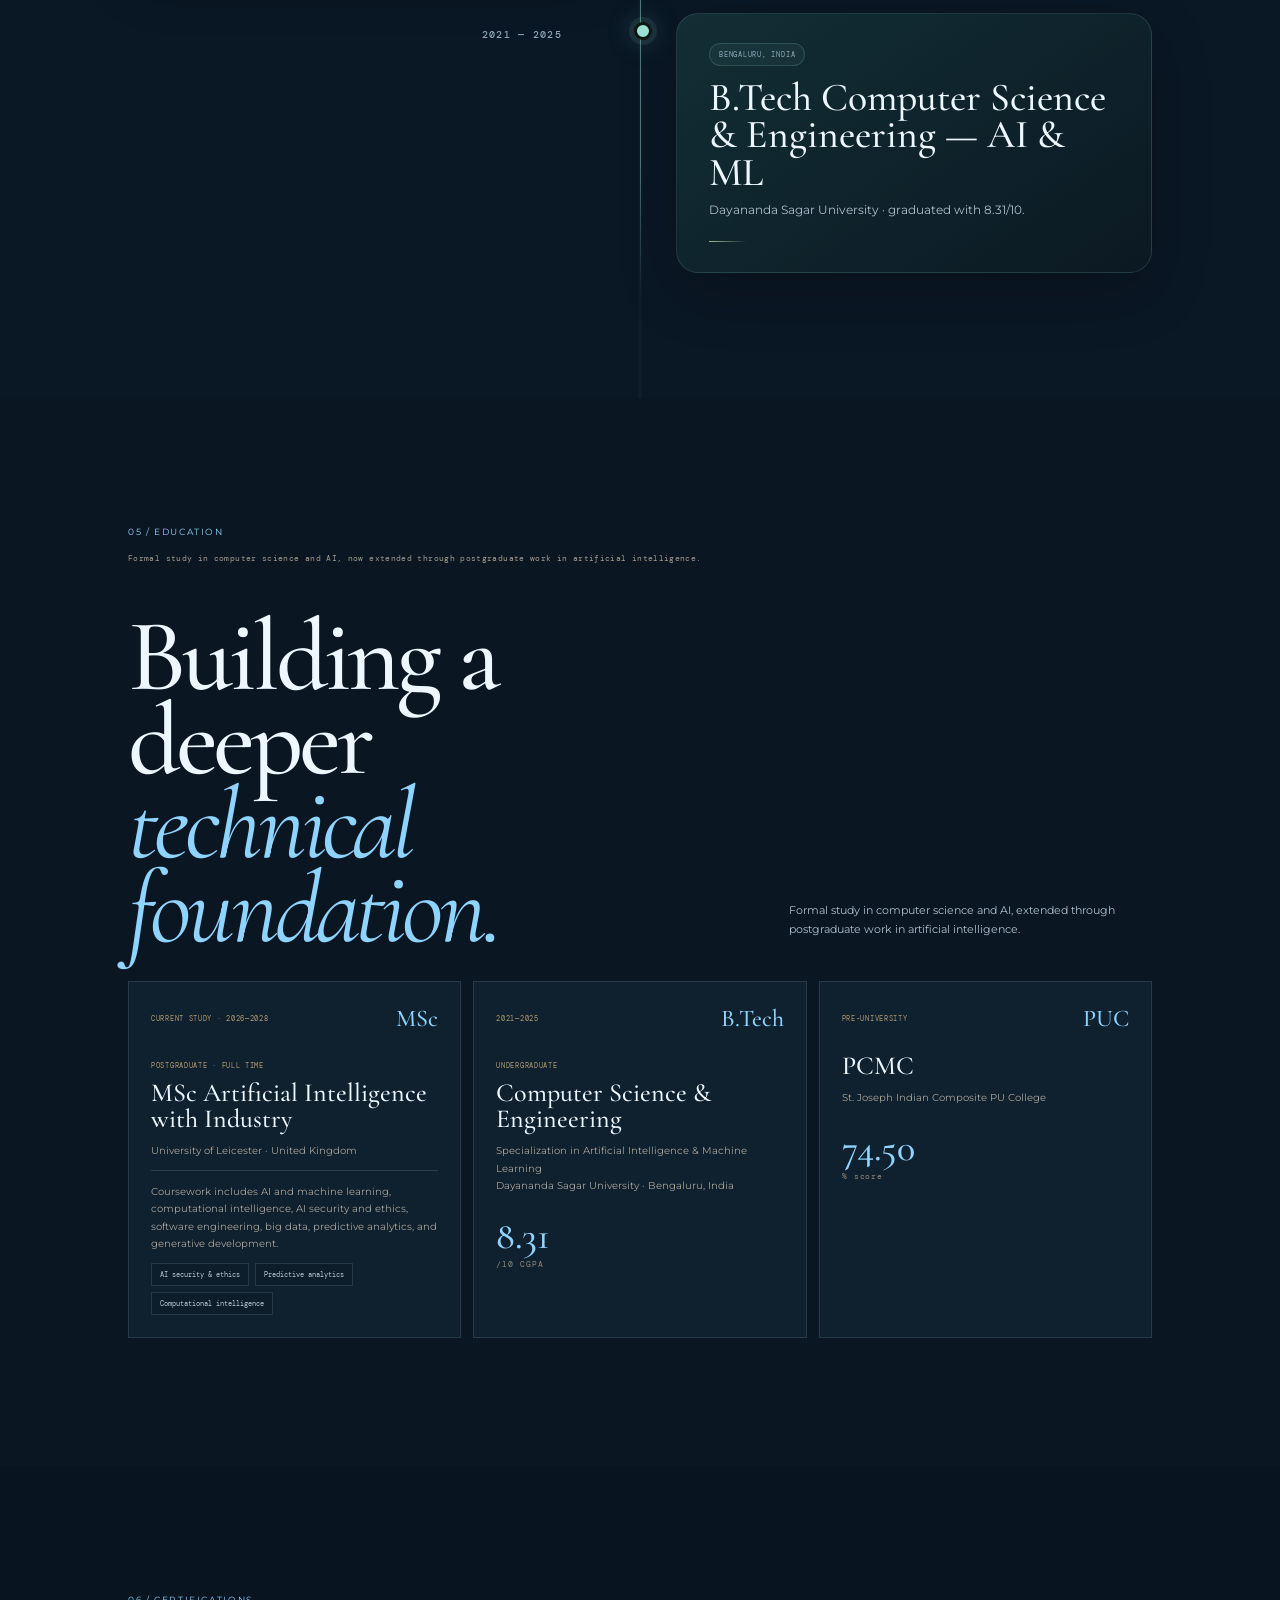
==== commit b7fdb8fc: "Match Certifications design to Education reference" ====
--- a/index.html
+++ b/index.html
@@ -32,6 +32,19 @@
 .cert-compact-row.is-selected>span,.cert-compact-row.is-selected small{color:var(--accent)}
 .cert-focus{margin-top:28px}
 @media(max-width:700px){.cert-compact-row{grid-template-columns:40px 1fr;gap:12px;padding:18px 0}.cert-compact-row small{grid-column:2;justify-self:start;margin-top:-5px}.cert-compact-row strong{font-size:24px}}
+</style><style id="certification-education-format">
+.certification-education-grid{margin-top:0}
+.certification-education-grid article{min-height:0}
+.certification-education-grid article h3{max-width:430px}
+.certification-education-grid article p{max-width:480px}
+@media(max-width:700px){.certification-education-grid{grid-template-columns:1fr}}
+</style><style id="certification-reference-format">
+.certification-heading{margin-bottom:58px}
+.certification-heading p{max-width:430px}
+.certification-education-grid{grid-template-columns:repeat(3,minmax(0,1fr))}
+.certification-education-grid article{min-height:330px}
+@media(max-width:900px){.certification-education-grid{grid-template-columns:repeat(2,minmax(0,1fr))}}
+@media(max-width:600px){.certification-education-grid{grid-template-columns:1fr}}
 </style></head>
 <body><script>(function(){var l=document.getElementById("cinematic-loader");if(!l)return;window.setTimeout(function(){l.classList.add("loader-done");l.style.opacity="0";l.style.visibility="hidden";l.style.pointerEvents="none";},2500);})();</script><div id="cinematic-loader"><div class="loader-mark">DN<span>•</span></div><div class="loader-line"><i></i></div><small>INITIALISING PORTFOLIO</small></div><div class="scroll-progress"></div><div class="ambient-noise"></div>
 <div class="page">
@@ -239,47 +252,60 @@
 <section class="education-extra" id="education"><div class="section-label">05 / EDUCATION</div><p class="legacy-section-copy">Formal study in computer science and AI, now extended through postgraduate work in artificial intelligence.</p><div class="extra-heading"><h2>Building a deeper<br><em>technical foundation.</em></h2><p>Formal study in computer science and AI, extended through postgraduate work in artificial intelligence.</p></div><div class="education-extra-grid"><article><div class="edu-top"><span>CURRENT STUDY · 2026—2028</span><b>MSc</b></div><small>POSTGRADUATE · FULL TIME</small><h3>MSc Artificial Intelligence with Industry</h3><p>University of Leicester · United Kingdom</p><p class="edu-copy">Coursework includes AI and machine learning, computational intelligence, AI security and ethics, software engineering, big data, predictive analytics, and generative development.</p><div class="inventory-pills"><span>AI security & ethics</span><span>Predictive analytics</span><span>Computational intelligence</span></div></article><article><div class="edu-top"><span>2021—2025</span><b>B.Tech</b></div><small>UNDERGRADUATE</small><h3>Computer Science & Engineering</h3><p>Specialization in Artificial Intelligence & Machine Learning<br>Dayananda Sagar University · Bengaluru, India</p><strong class="score">8.31<small>/10 CGPA</small></strong></article><article><div class="edu-top"><span>PRE-UNIVERSITY</span><b>PUC</b></div><h3>PCMC</h3><p>St. Joseph Indian Composite PU College</p><strong class="score">74.50<small>% score</small></strong></article></div></section>
 <section class="certifications cert-gallery" id="certifications">
   <div class="section-label">06 / CERTIFICATIONS</div>
-  <div class="cert-gallery-head">
-    <div>
-      <p class="cert-kicker">CREDENTIALS · SELECTED</p>
-      <h2>Proof of<br><em>learning.</em></h2>
-    </div>
-    <p>Recognised credentials across cloud, AI, development and cybersecurity.</p>
-  </div>
-
-  <div class="cert-compact-list">
-    <button class="cert-compact-row is-selected" type="button" data-cert="aws" aria-pressed="true" onclick="selectCertificate('aws')" onkeydown="if(event.key==='Enter'||event.key===' '){event.preventDefault();selectCertificate('aws')}">
-      <span>01</span><strong>Machine Learning Specialty</strong><small>AWS · NOV 2023</small>
-    </button>
-    <button class="cert-compact-row" type="button" data-cert="servicenow-dev" aria-pressed="false" onclick="selectCertificate('servicenow-dev')" onkeydown="if(event.key==='Enter'||event.key===' '){event.preventDefault();selectCertificate('servicenow-dev')}">
-      <span>02</span><strong>Application Developer</strong><small>ServiceNow · AUG 2024</small>
-    </button>
-    <button class="cert-compact-row" type="button" data-cert="servicenow-admin" aria-pressed="false" onclick="selectCertificate('servicenow-admin')" onkeydown="if(event.key==='Enter'||event.key===' '){event.preventDefault();selectCertificate('servicenow-admin')}">
-      <span>03</span><strong>System Administrator</strong><small>ServiceNow · JUN 2024</small>
-    </button>
-    <button class="cert-compact-row" type="button" data-cert="ethical" aria-pressed="false" onclick="selectCertificate('ethical')" onkeydown="if(event.key==='Enter'||event.key===' '){event.preventDefault();selectCertificate('ethical')}">
-      <span>04</span><strong>Certified Ethical Hacker</strong><small>Great Learning · OCT 2024</small>
-    </button>
-    <button class="cert-compact-row" type="button" data-cert="infosys" aria-pressed="false" onclick="selectCertificate('infosys')" onkeydown="if(event.key==='Enter'||event.key===' '){event.preventDefault();selectCertificate('infosys')}">
-      <span>05</span><strong>Statistics for R Programming</strong><small>Infosys Springboard · OCT 2024</small>
-    </button>
-    <button class="cert-compact-row" type="button" data-cert="jdbc" aria-pressed="false" onclick="selectCertificate('jdbc')" onkeydown="if(event.key==='Enter'||event.key===' '){event.preventDefault();selectCertificate('jdbc')}">
-      <span>06</span><strong>Java Database Connectivity</strong><small>Coursera · 2024</small>
-    </button>
-  </div>
-
-  <div class="cert-focus" id="cert-focus" aria-live="polite">
-    <div class="cert-focus-mark"><span id="cert-focus-mark">AWS</span><i>✓</i></div>
-    <div>
-      <small>SELECTED CREDENTIAL</small>
-      <h3 id="cert-focus-title">AWS Certified Machine Learning — Specialty</h3>
-      <p id="cert-focus-copy">Machine learning credential focused on designing, building and deploying ML solutions on AWS.</p>
-    </div>
-    <div class="cert-focus-meta">
-      <span>ISSUER <b id="cert-focus-issuer">AMAZON WEB SERVICES</b></span>
-      <span>ISSUED <b id="cert-focus-date">NOV 2023</b></span>
-      <span>STATUS <b>VERIFIED</b></span>
-    </div>
+
+  <div class="extra-heading certification-heading">
+    <h2>Proof of<br><em>learning.</em></h2>
+    <p>Professional certifications across cloud, AI, development, statistics and cybersecurity.</p>
+  </div>
+
+  <div class="education-extra-grid certification-education-grid">
+    <article>
+      <div class="edu-top"><span>NOV 2023</span><b>AWS</b></div>
+      <small>AMAZON WEB SERVICES · SPECIALTY</small>
+      <h3>Machine Learning Specialty</h3>
+      <p>Machine learning credential focused on designing, building and deploying ML solutions on AWS.</p>
+      <div class="inventory-pills"><span>Machine Learning</span><span>AWS</span></div>
+    </article>
+
+    <article>
+      <div class="edu-top"><span>AUG 2024</span><b>SN</b></div>
+      <small>SERVICENOW · CERTIFIED</small>
+      <h3>Application Developer</h3>
+      <p>Application development credential covering practical development on the ServiceNow platform.</p>
+      <div class="inventory-pills"><span>Development</span><span>ServiceNow</span></div>
+    </article>
+
+    <article>
+      <div class="edu-top"><span>JUN 2024</span><b>SN</b></div>
+      <small>SERVICENOW · CERTIFIED</small>
+      <h3>System Administrator</h3>
+      <p>Platform administration credential covering configuration, users, data and core ServiceNow capabilities.</p>
+      <div class="inventory-pills"><span>Administration</span><span>ServiceNow</span></div>
+    </article>
+
+    <article>
+      <div class="edu-top"><span>OCT 2024</span><b>CEH</b></div>
+      <small>GREAT LEARNING · SECURITY</small>
+      <h3>Certified Ethical Hacker</h3>
+      <p>Ethical hacking credential focused on security concepts, reconnaissance, vulnerabilities and defensive thinking.</p>
+      <div class="inventory-pills"><span>Cybersecurity</span><span>Ethical Hacking</span></div>
+    </article>
+
+    <article>
+      <div class="edu-top"><span>OCT 2024</span><b>R</b></div>
+      <small>INFOSYS SPRINGBOARD · STATISTICS</small>
+      <h3>Statistics for R Programming</h3>
+      <p>Statistics credential covering practical analysis and statistical programming with R.</p>
+      <div class="inventory-pills"><span>R Programming</span><span>Statistics</span></div>
+    </article>
+
+    <article>
+      <div class="edu-top"><span>2024</span><b>JDBC</b></div>
+      <small>COURSERA · PROGRAMMING</small>
+      <h3>Java Database Connectivity</h3>
+      <p>Credential covering Java database connectivity and application-level database interaction.</p>
+      <div class="inventory-pills"><span>Java</span><span>Databases</span></div>
+    </article>
   </div>
 </section>
 
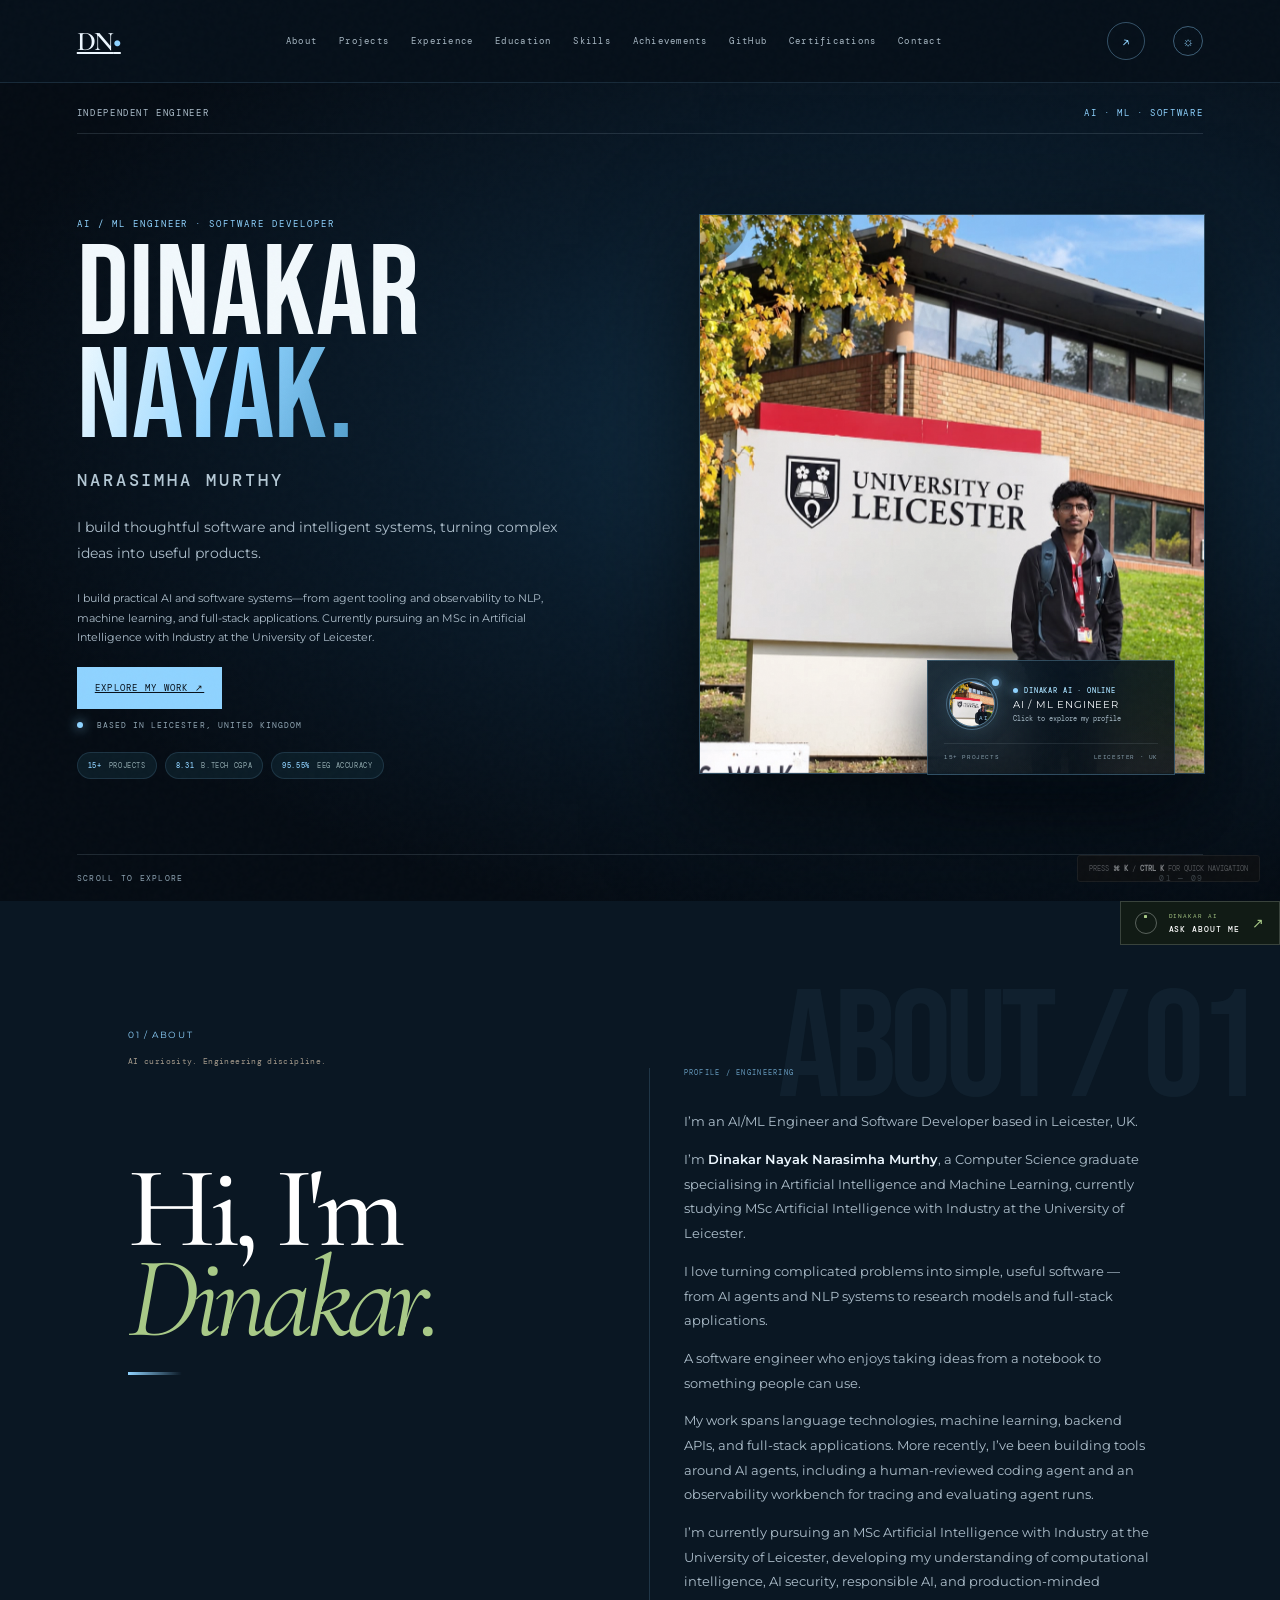
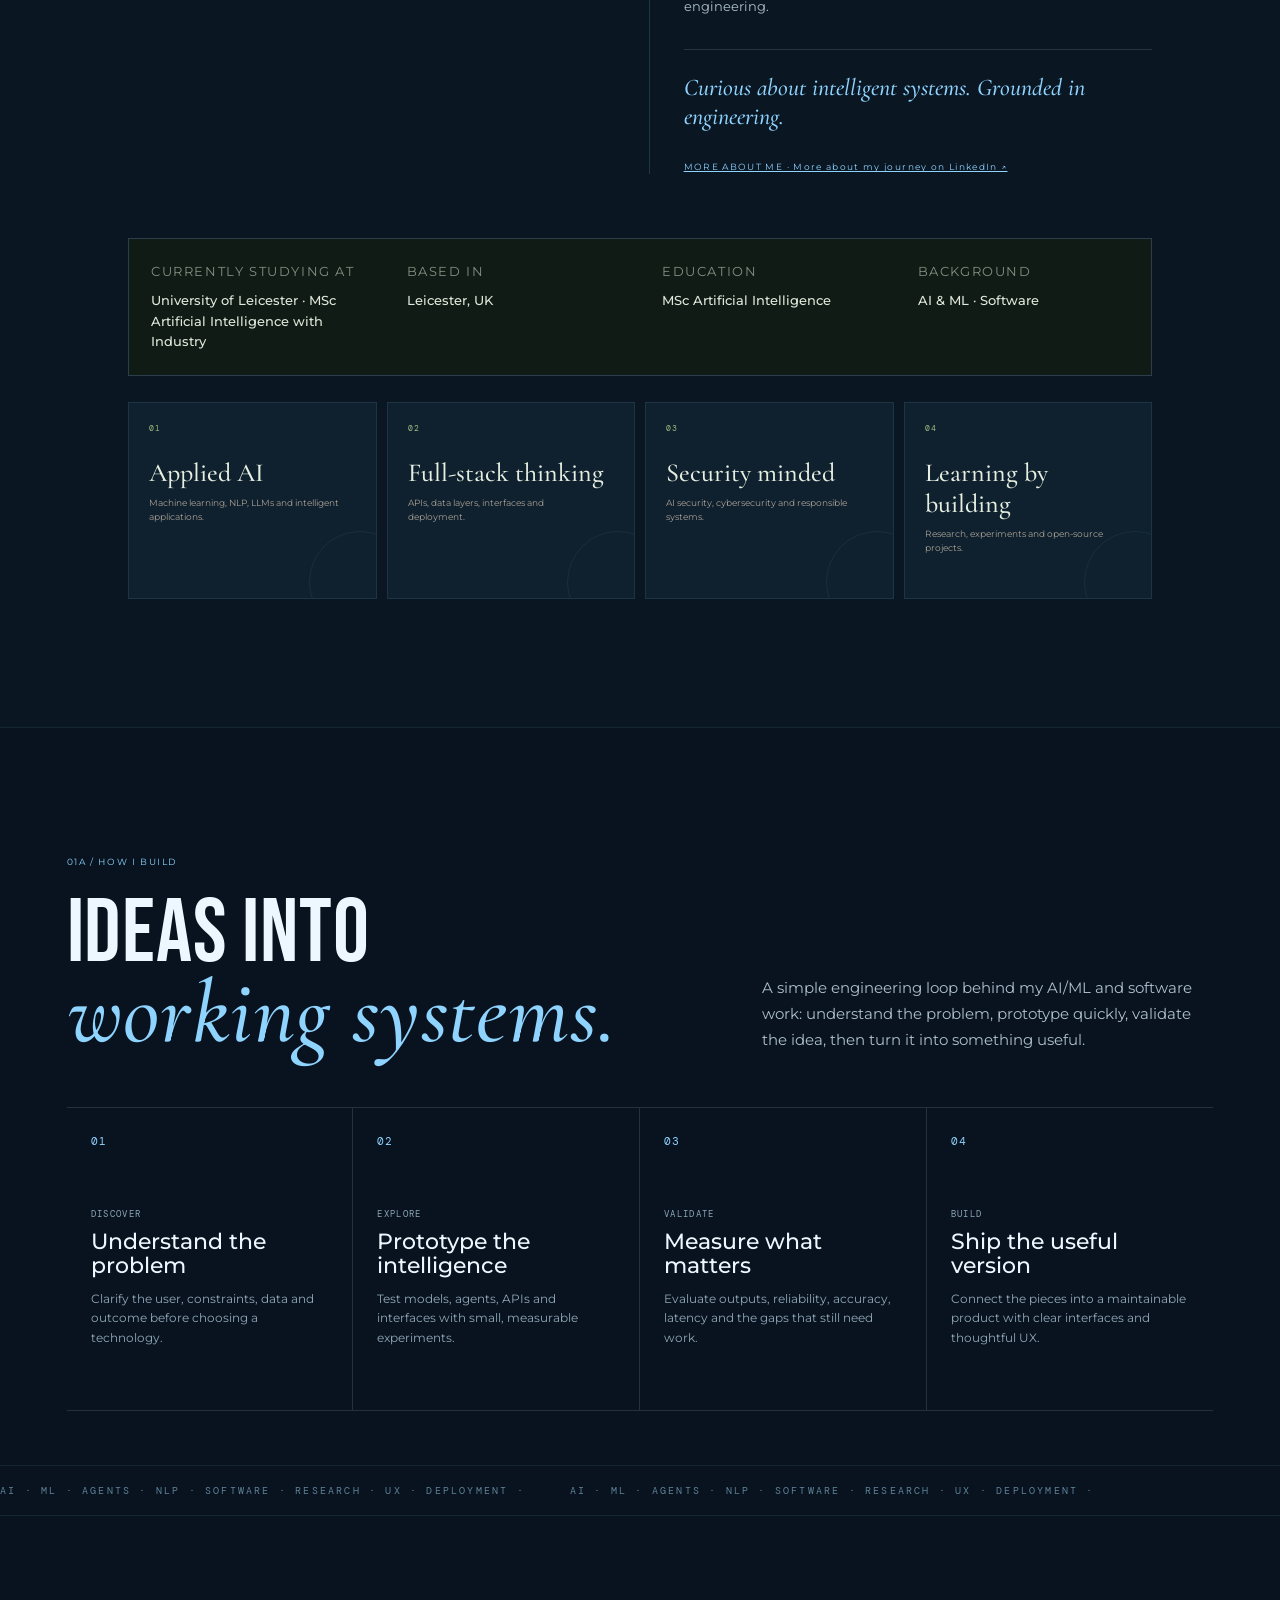
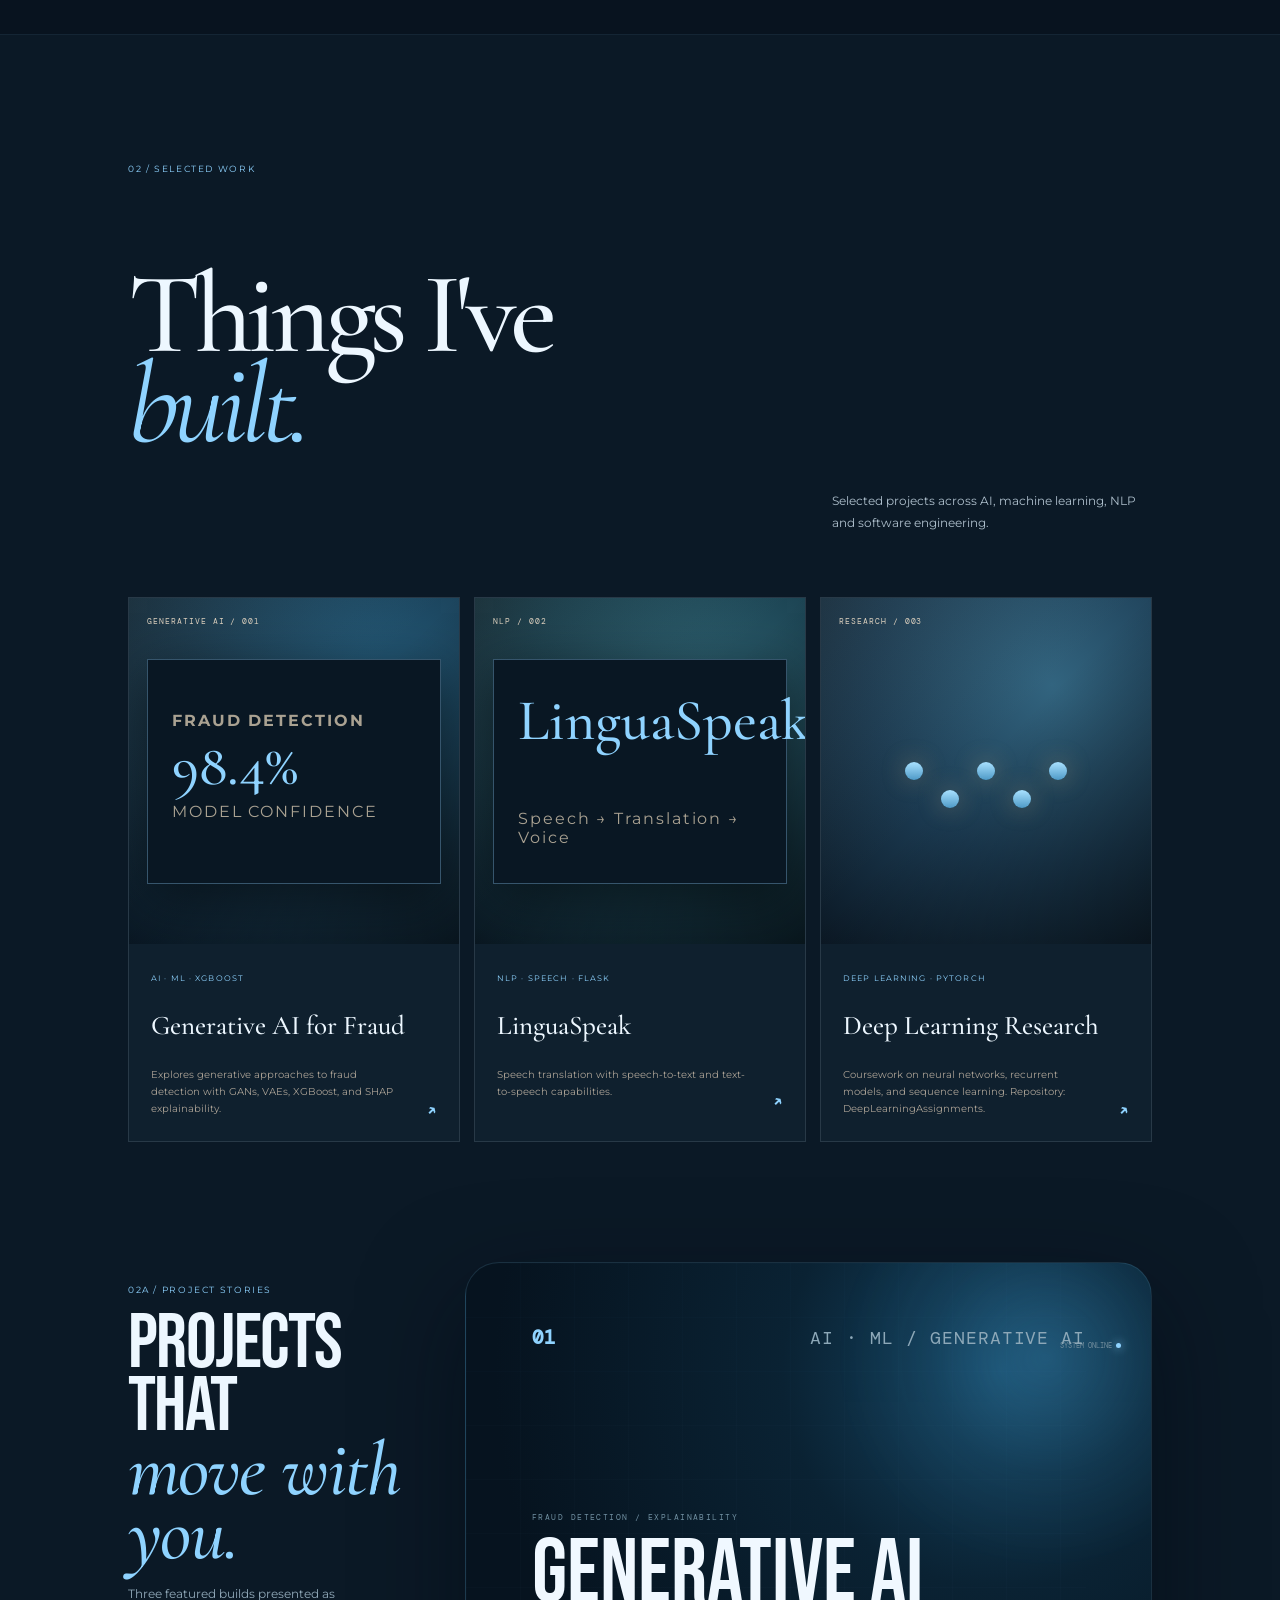
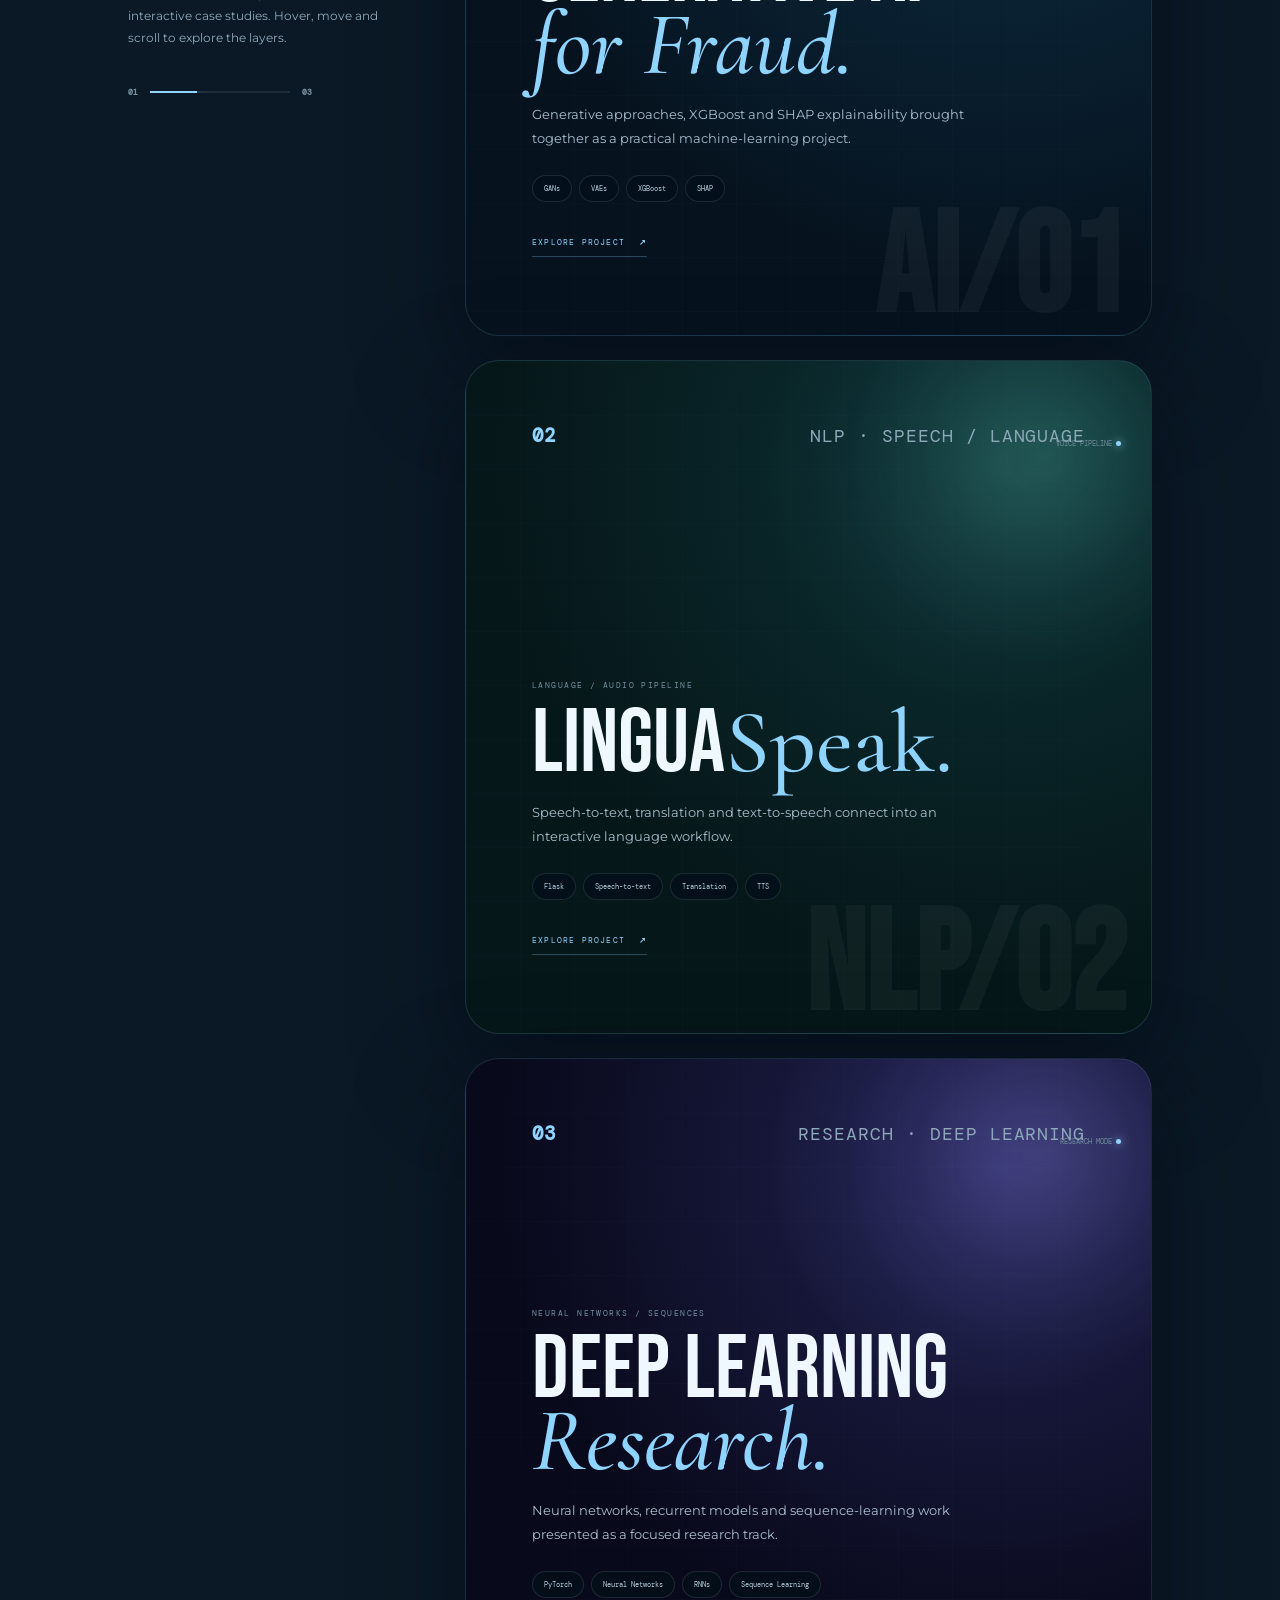
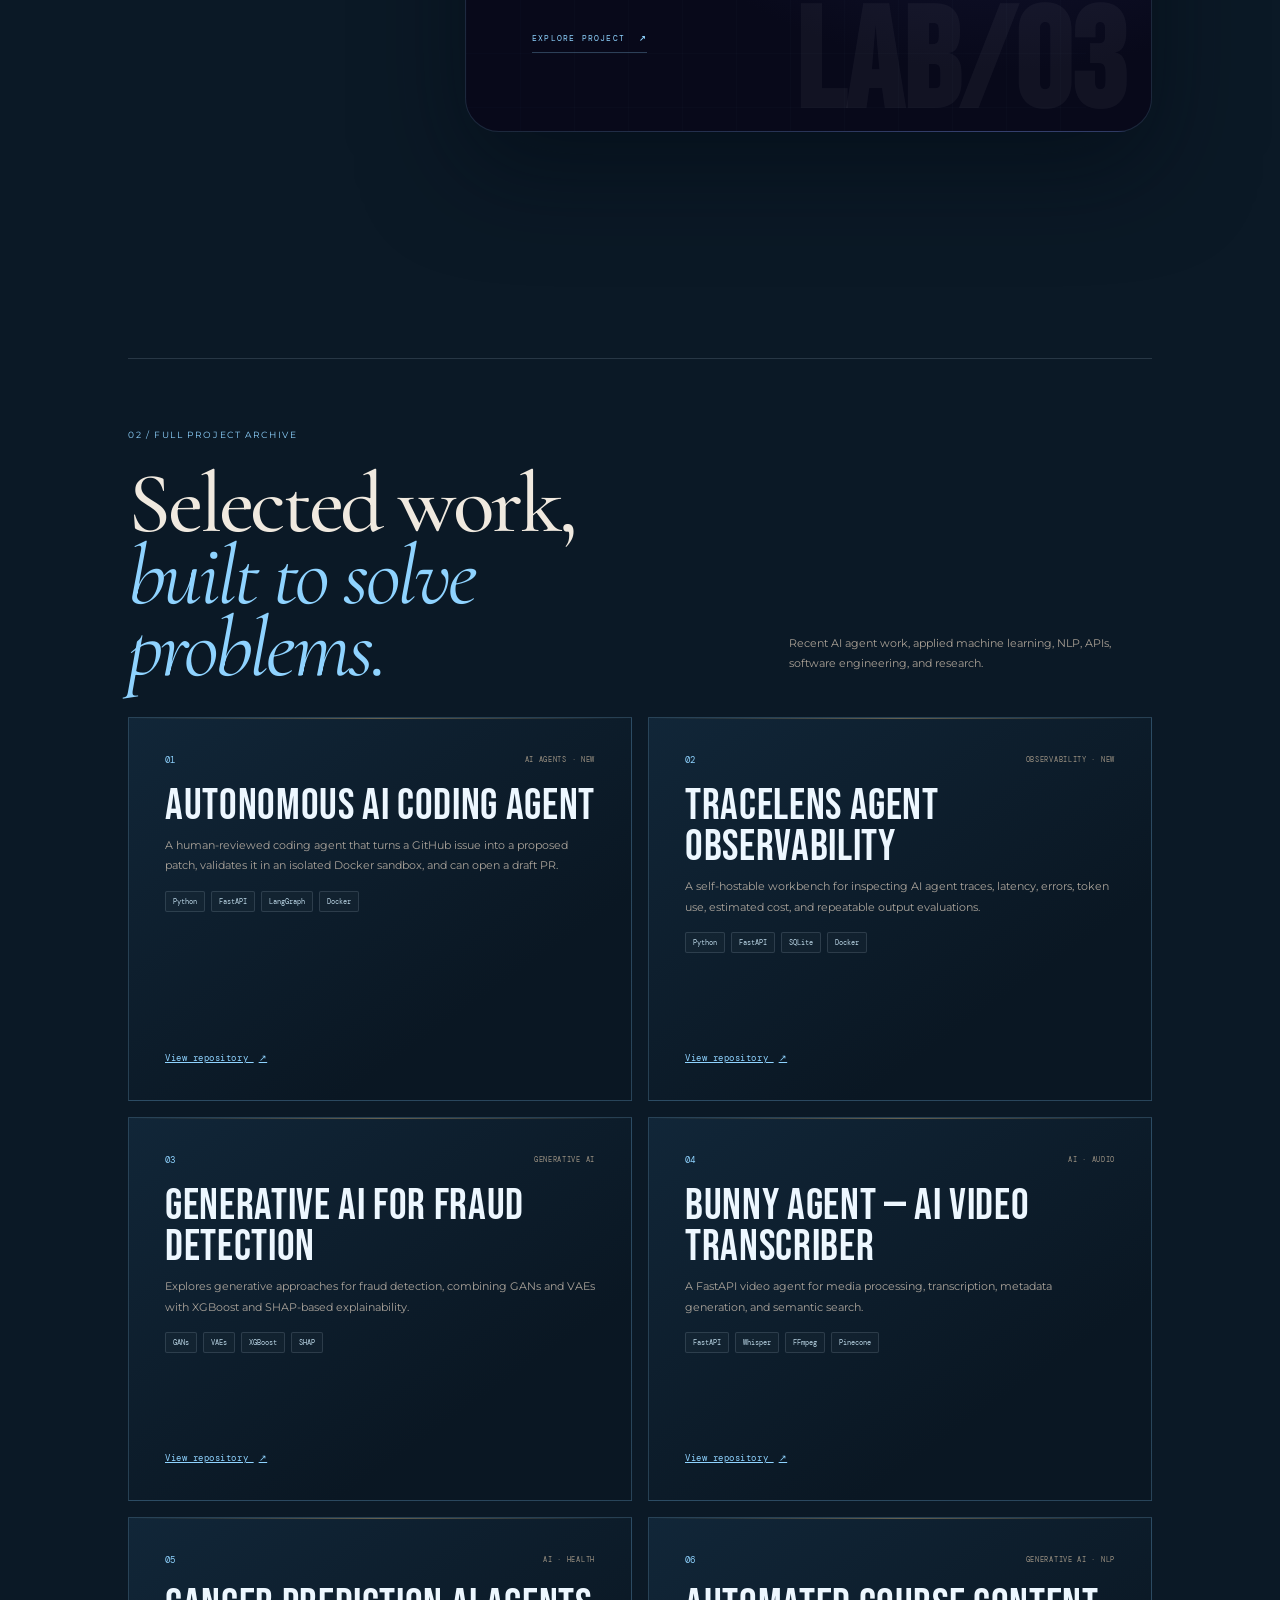
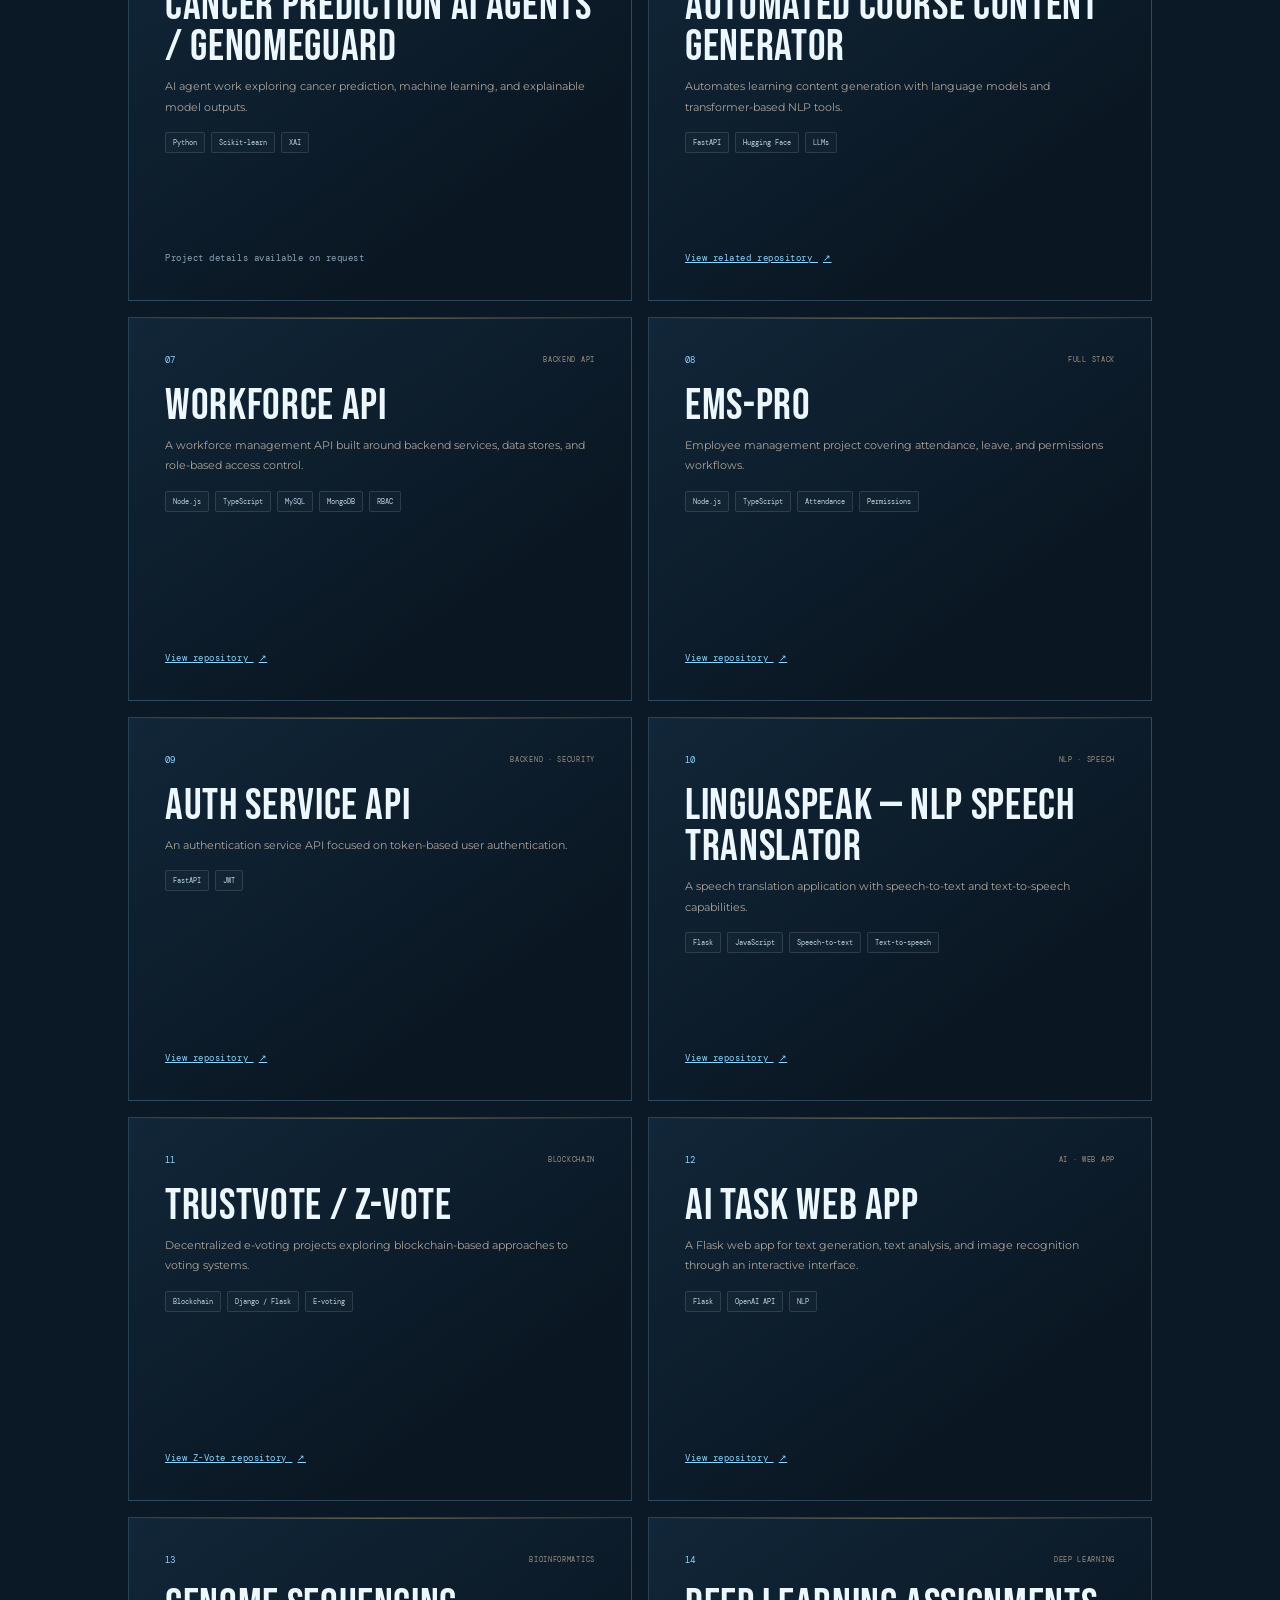
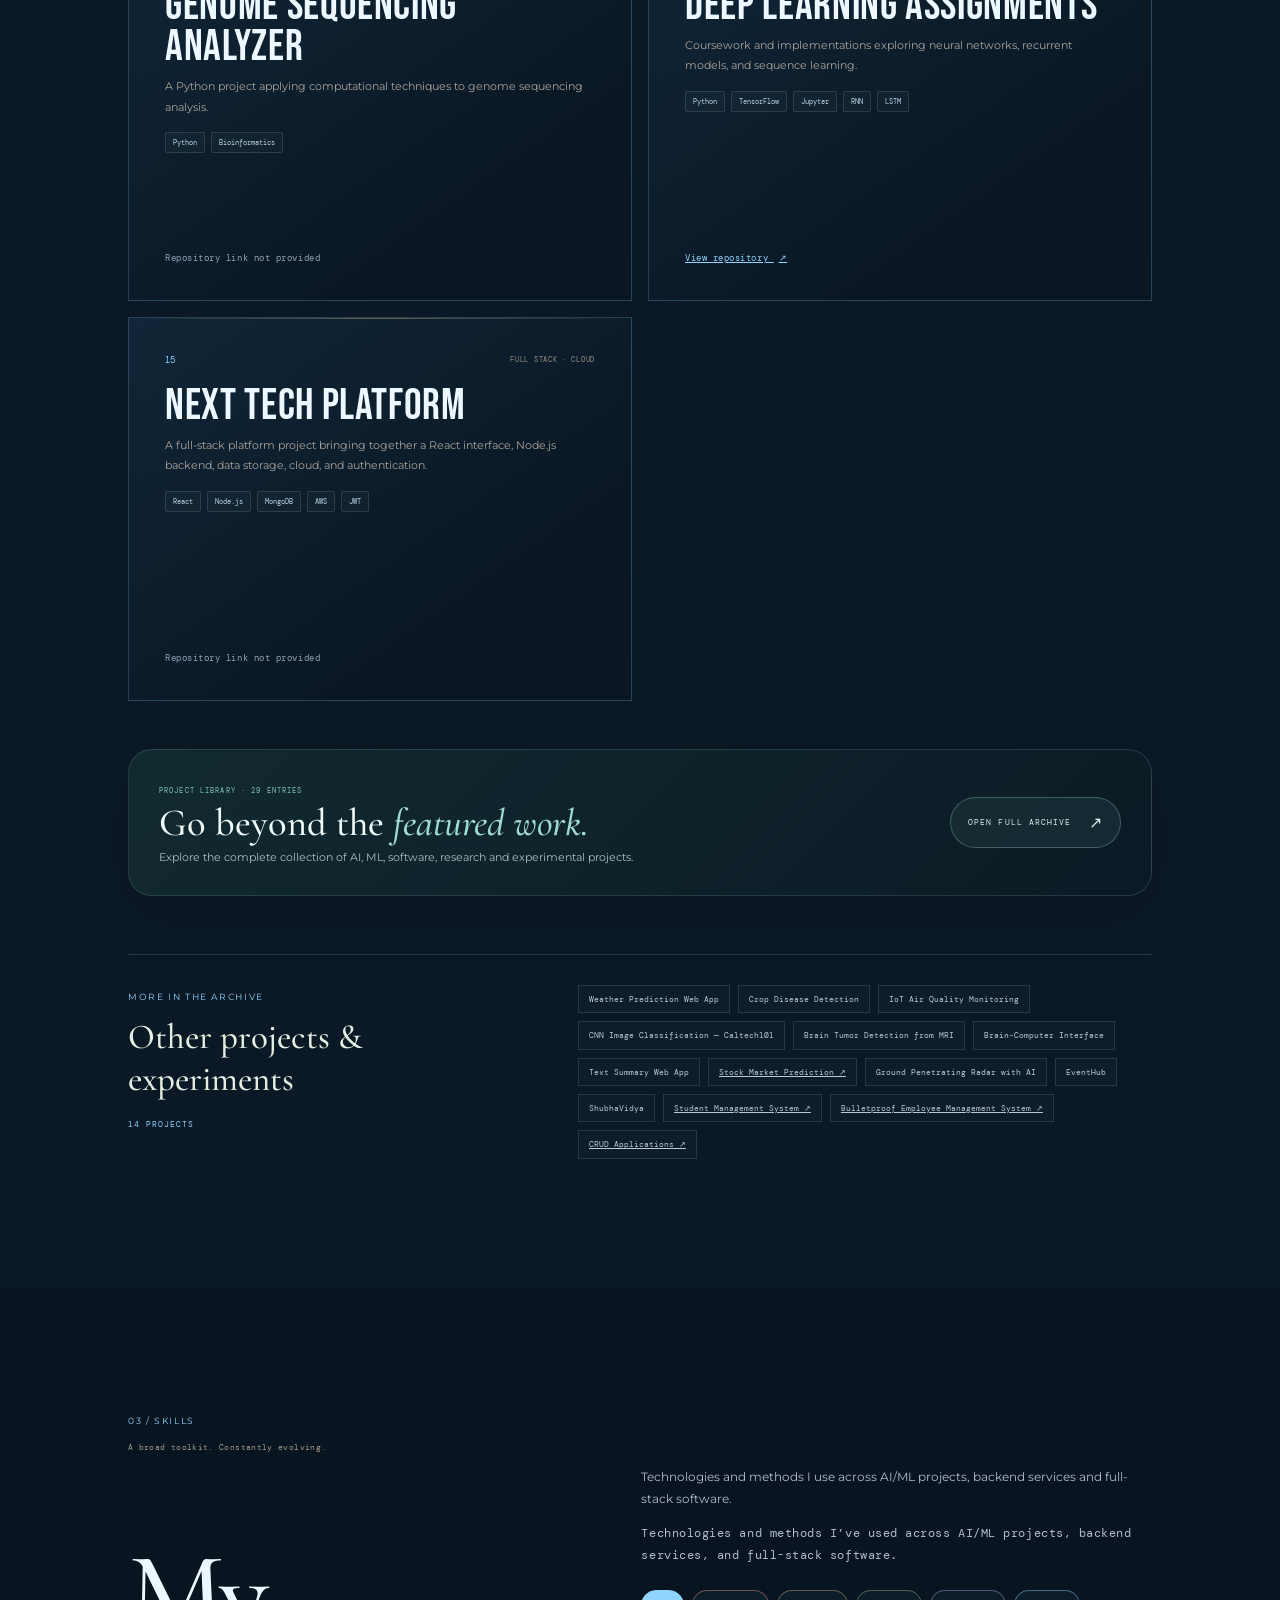
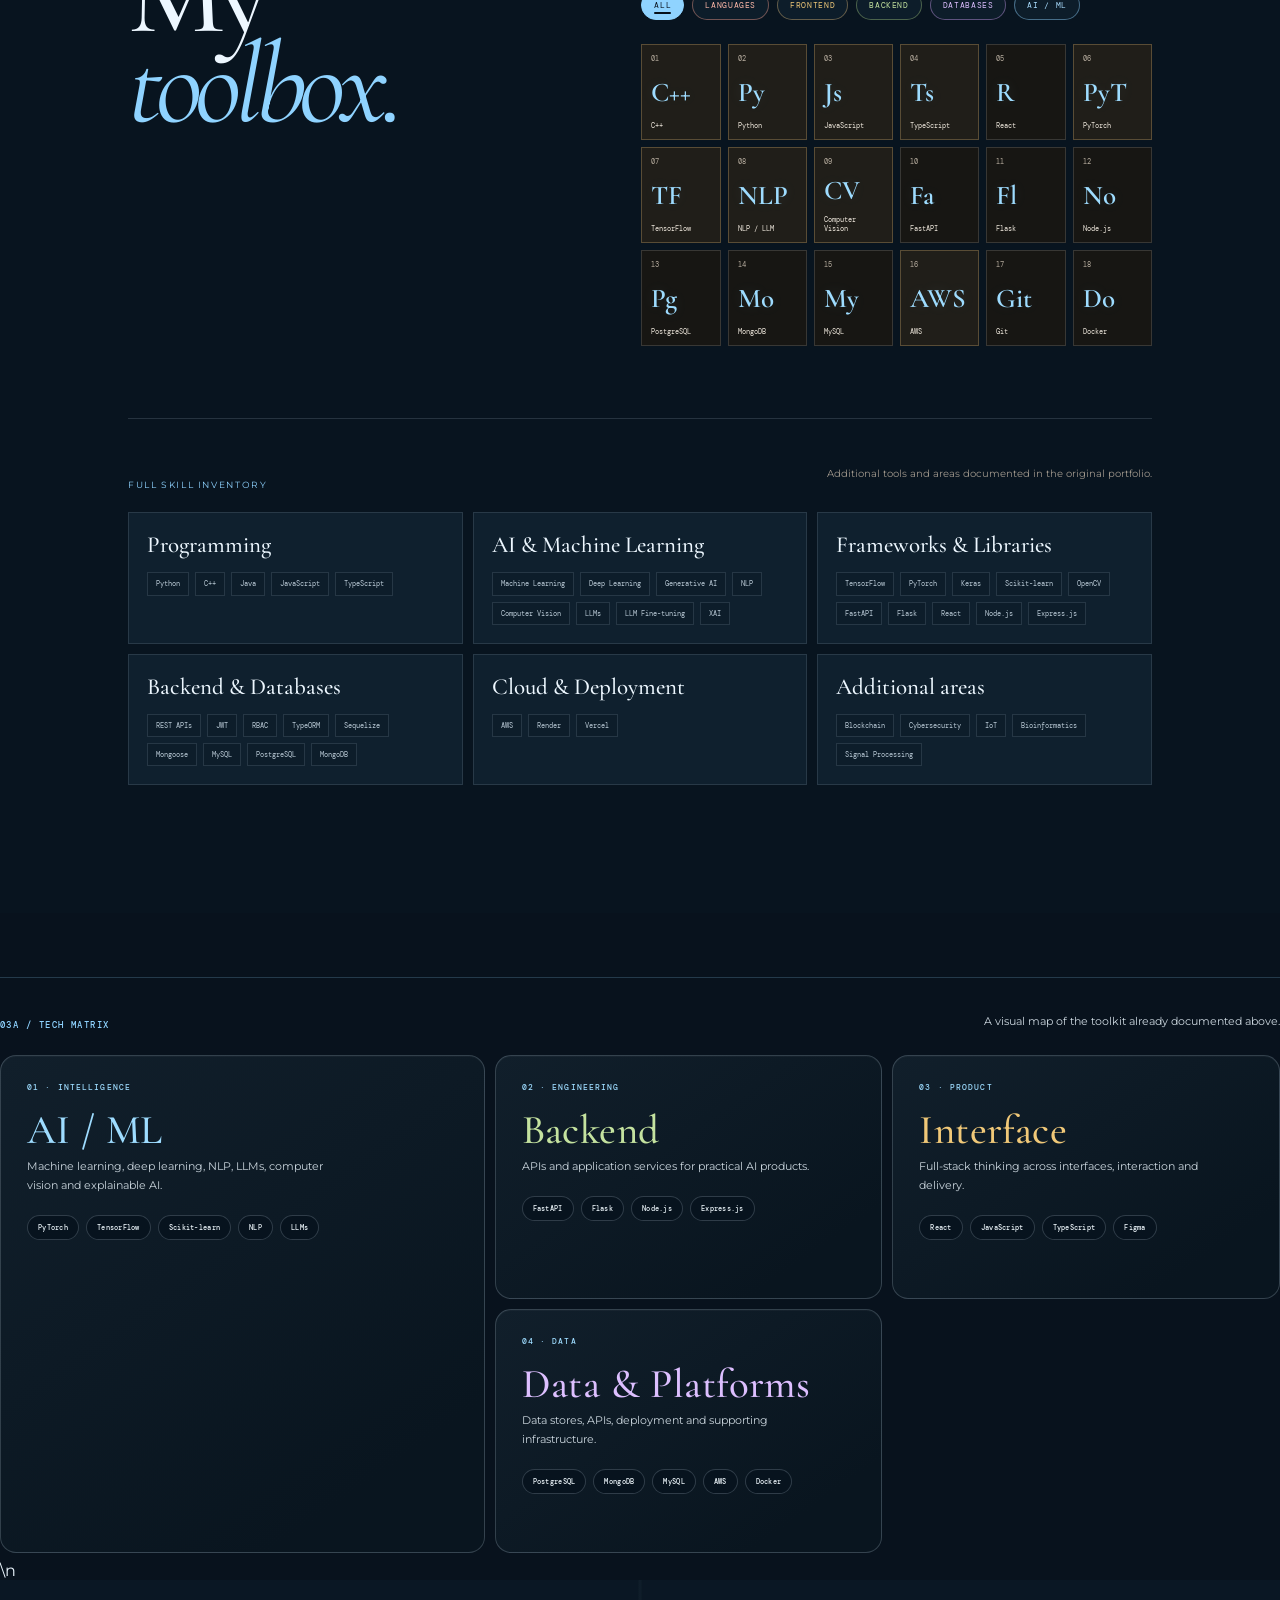
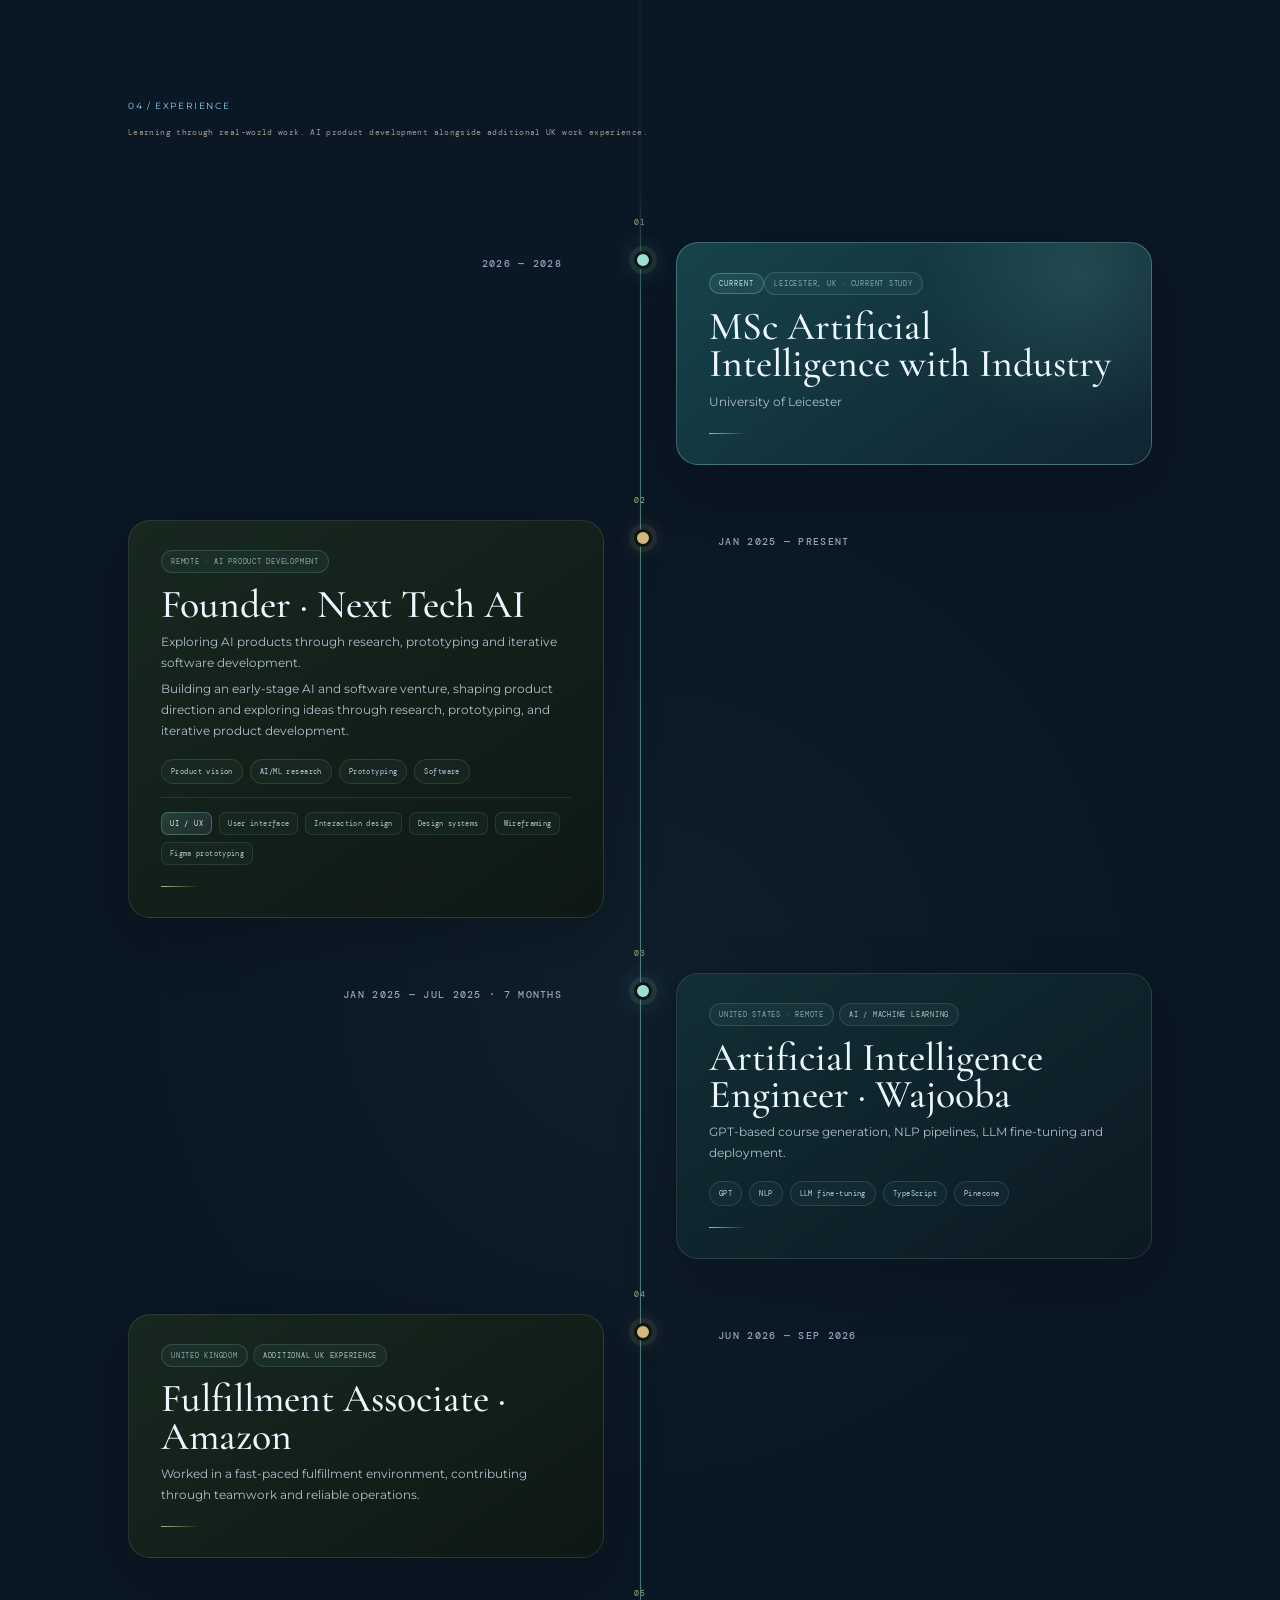
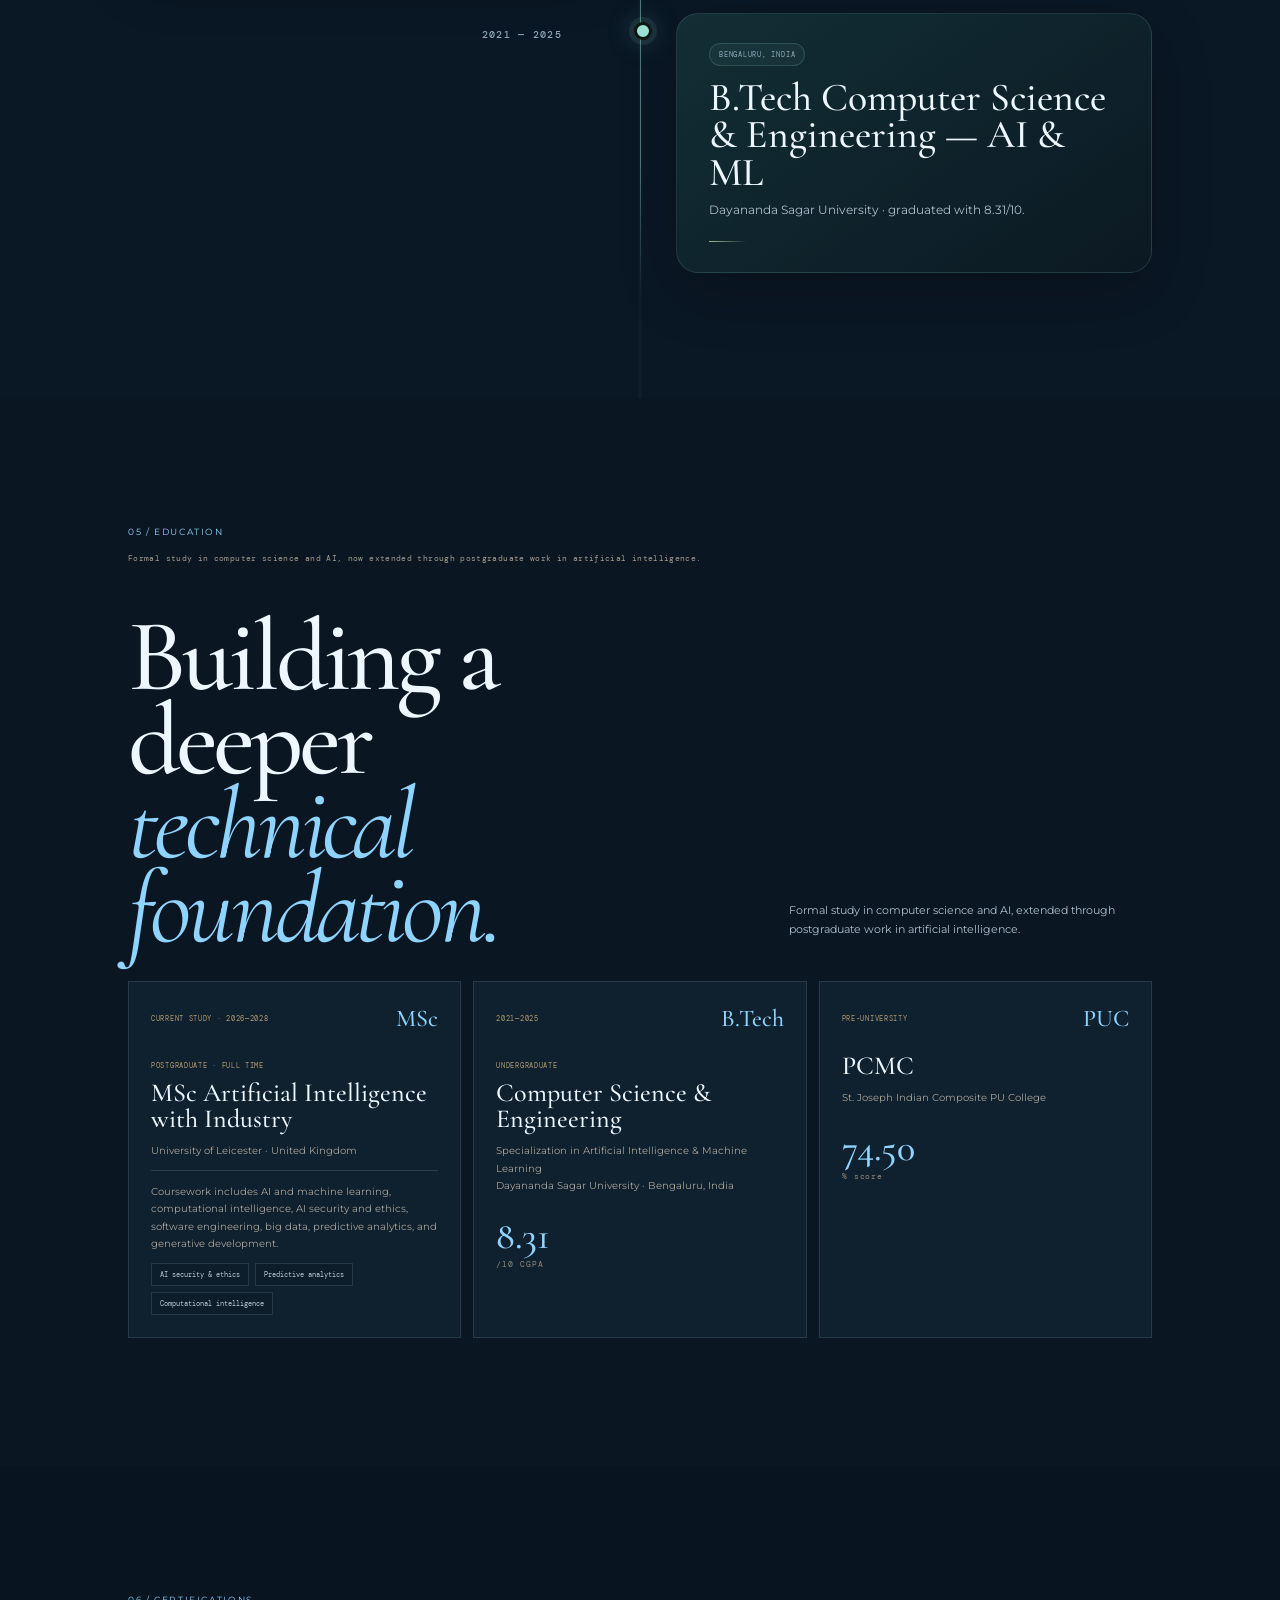
==== commit 7eae7990: "Fix Dinakar AI modal stacking and close controls" ====
--- a/index.html
+++ b/index.html
@@ -453,6 +453,8 @@
     const p=document.getElementById('ask-dinakar-panel');
     if(!t||!p||t.dataset.heroAiFallback==='1')return;
     t.dataset.heroAiFallback='1';
+    // Portal the modal to <body> so the hero's stacking context/overflow cannot cover it.
+    if(p.parentElement!==document.body) document.body.appendChild(p);
     const close=()=>{
       p.hidden=true;
       p.setAttribute('aria-hidden','true');
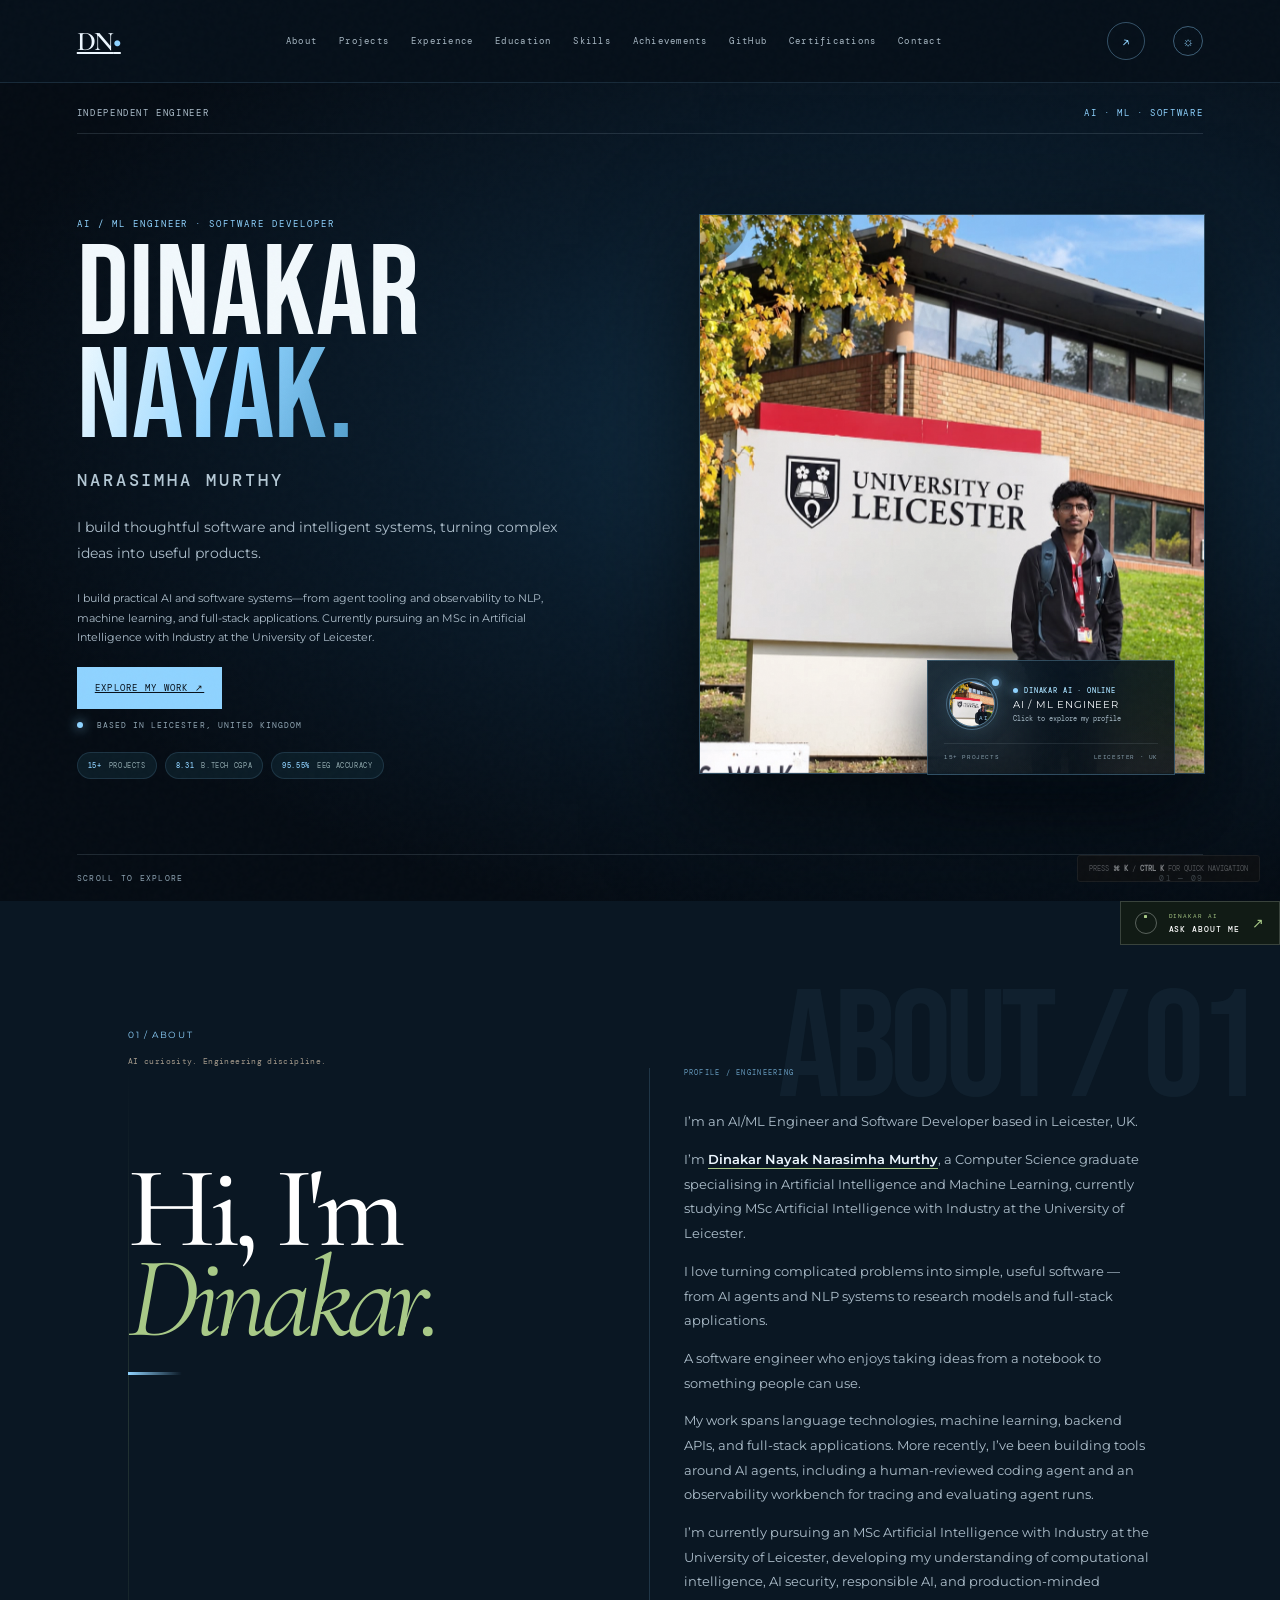
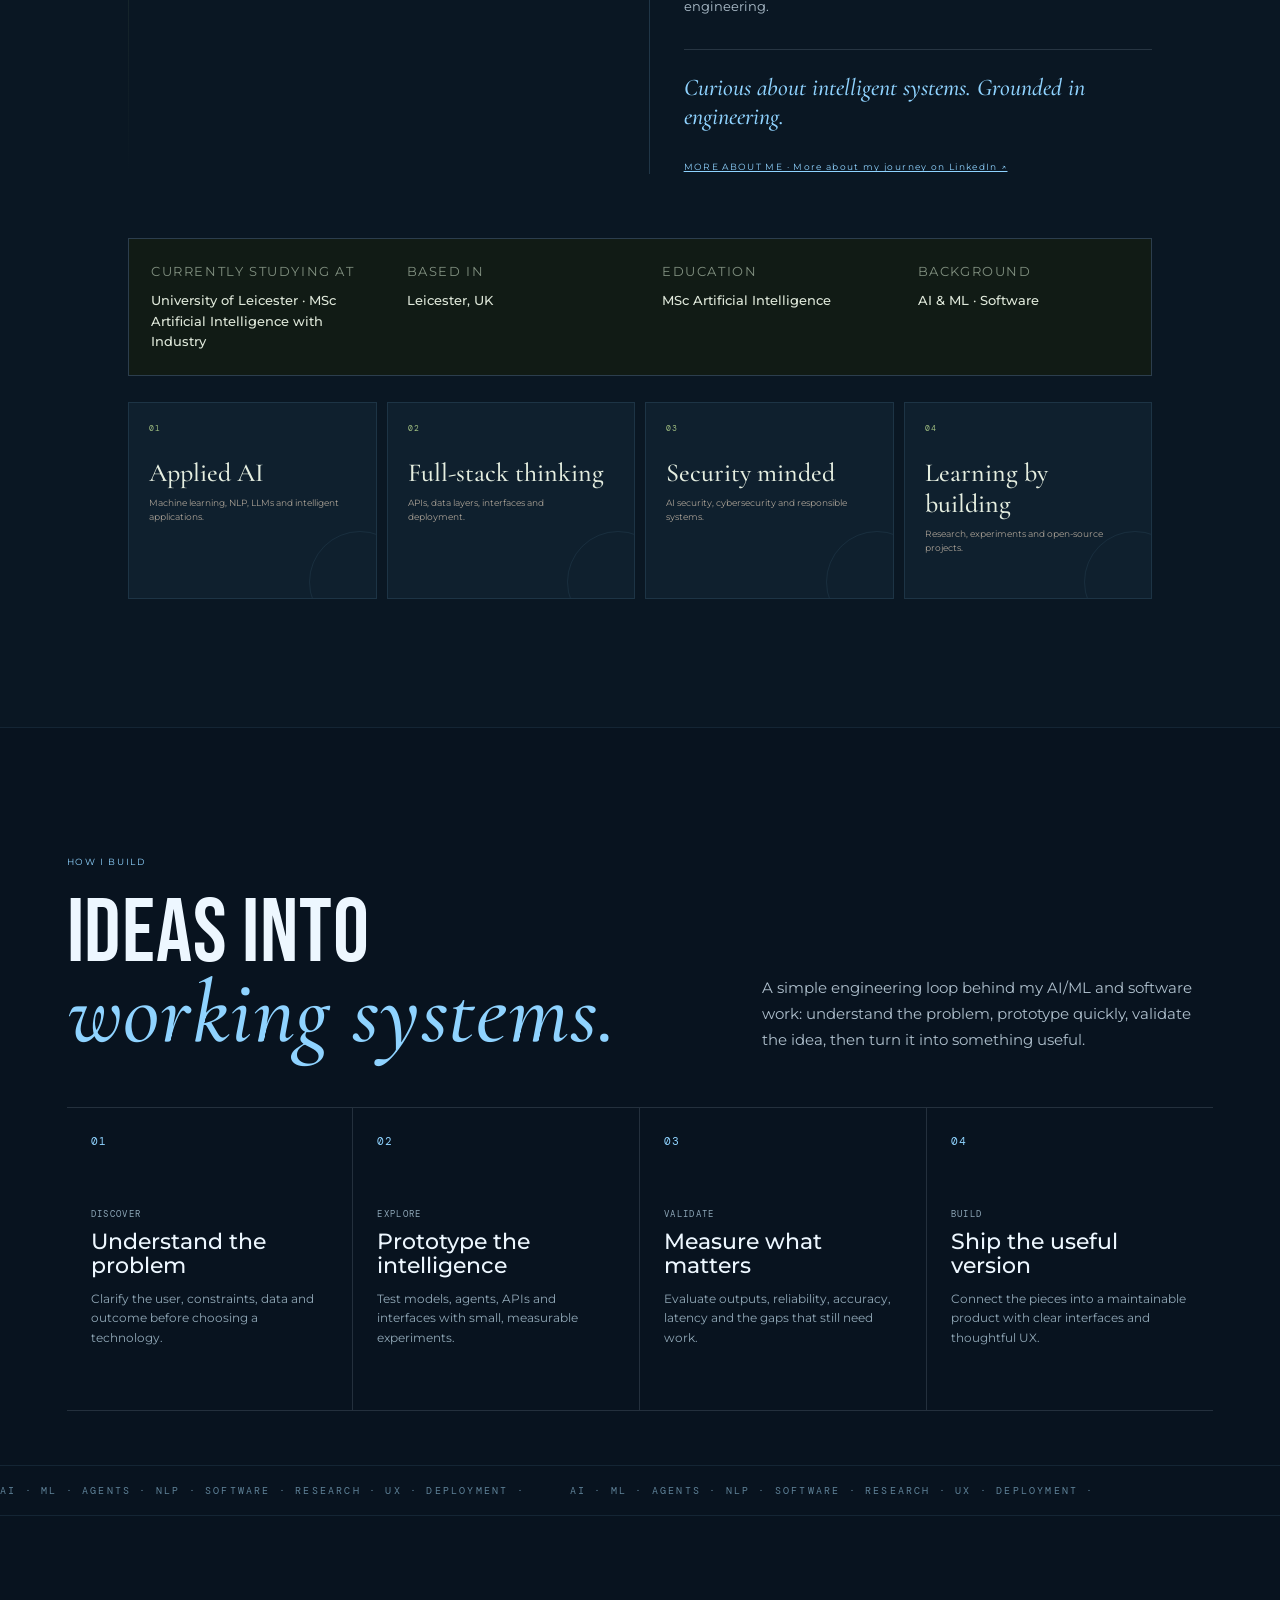
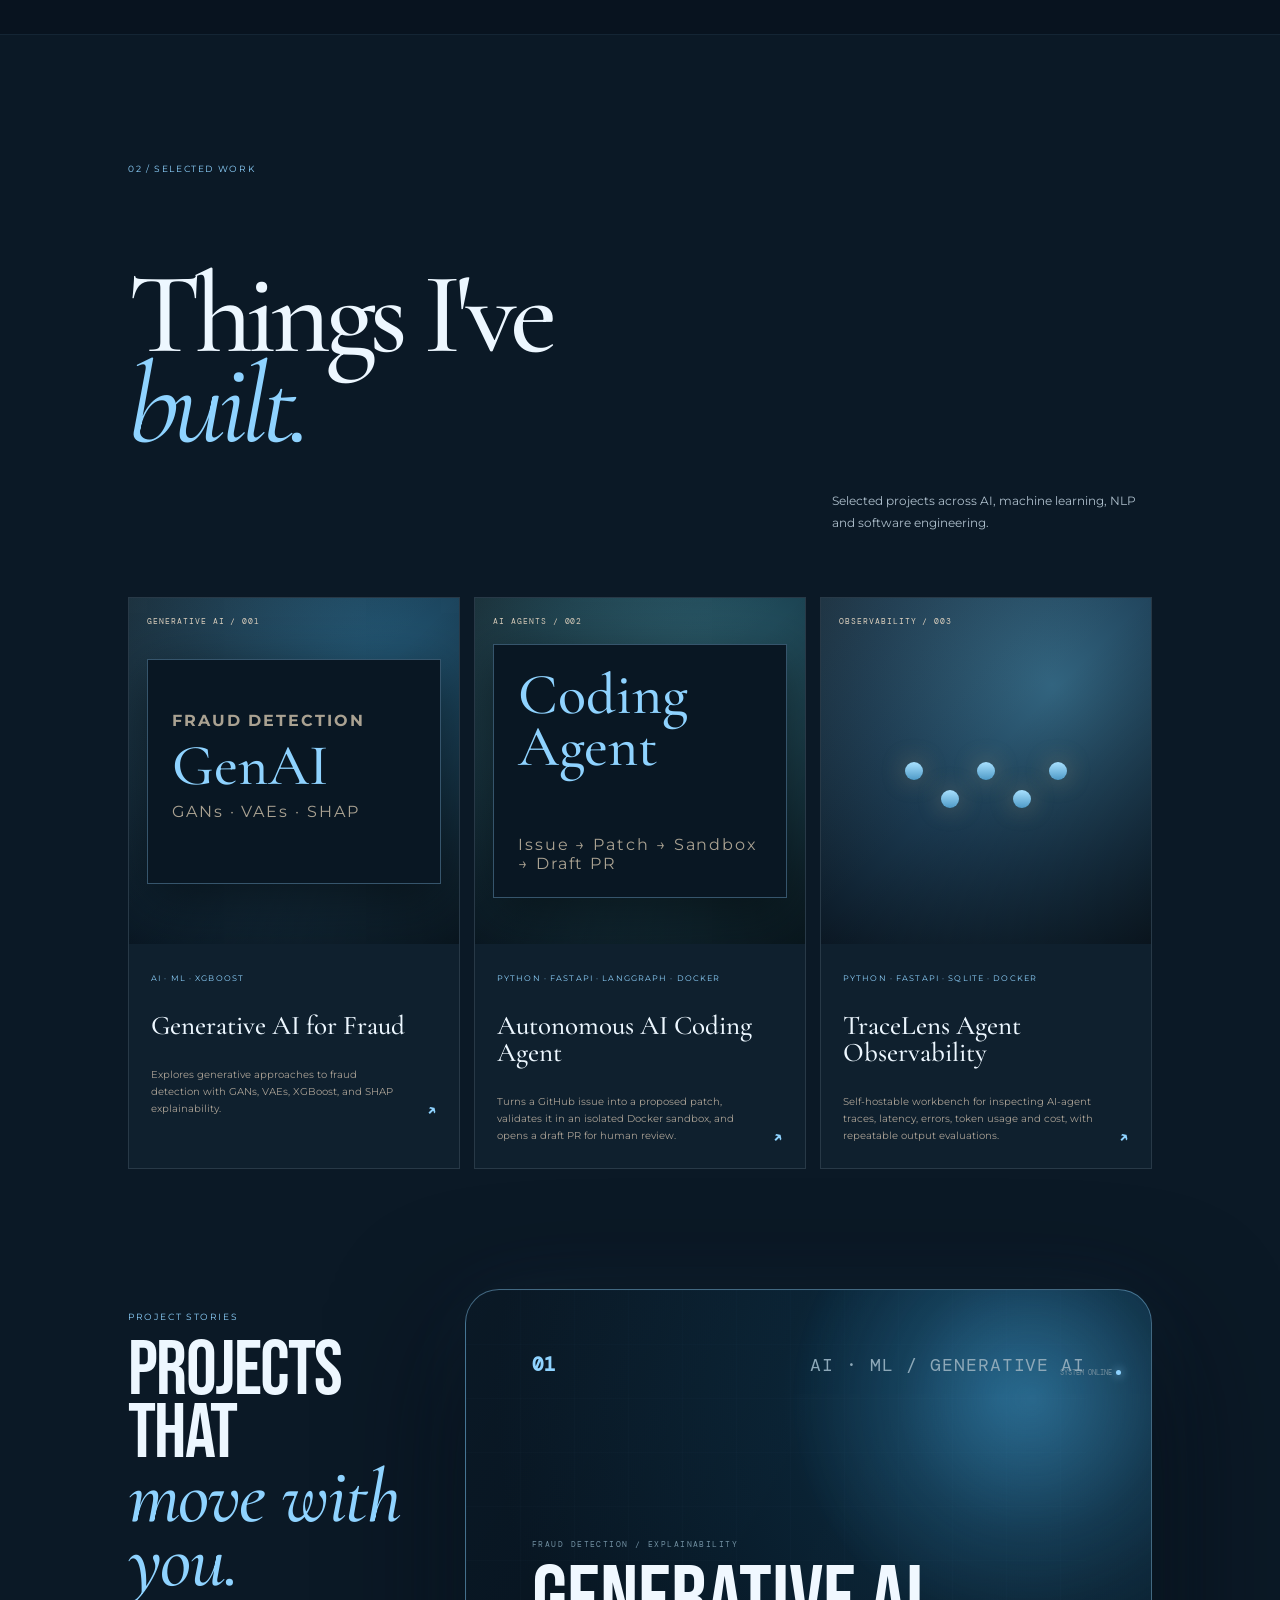
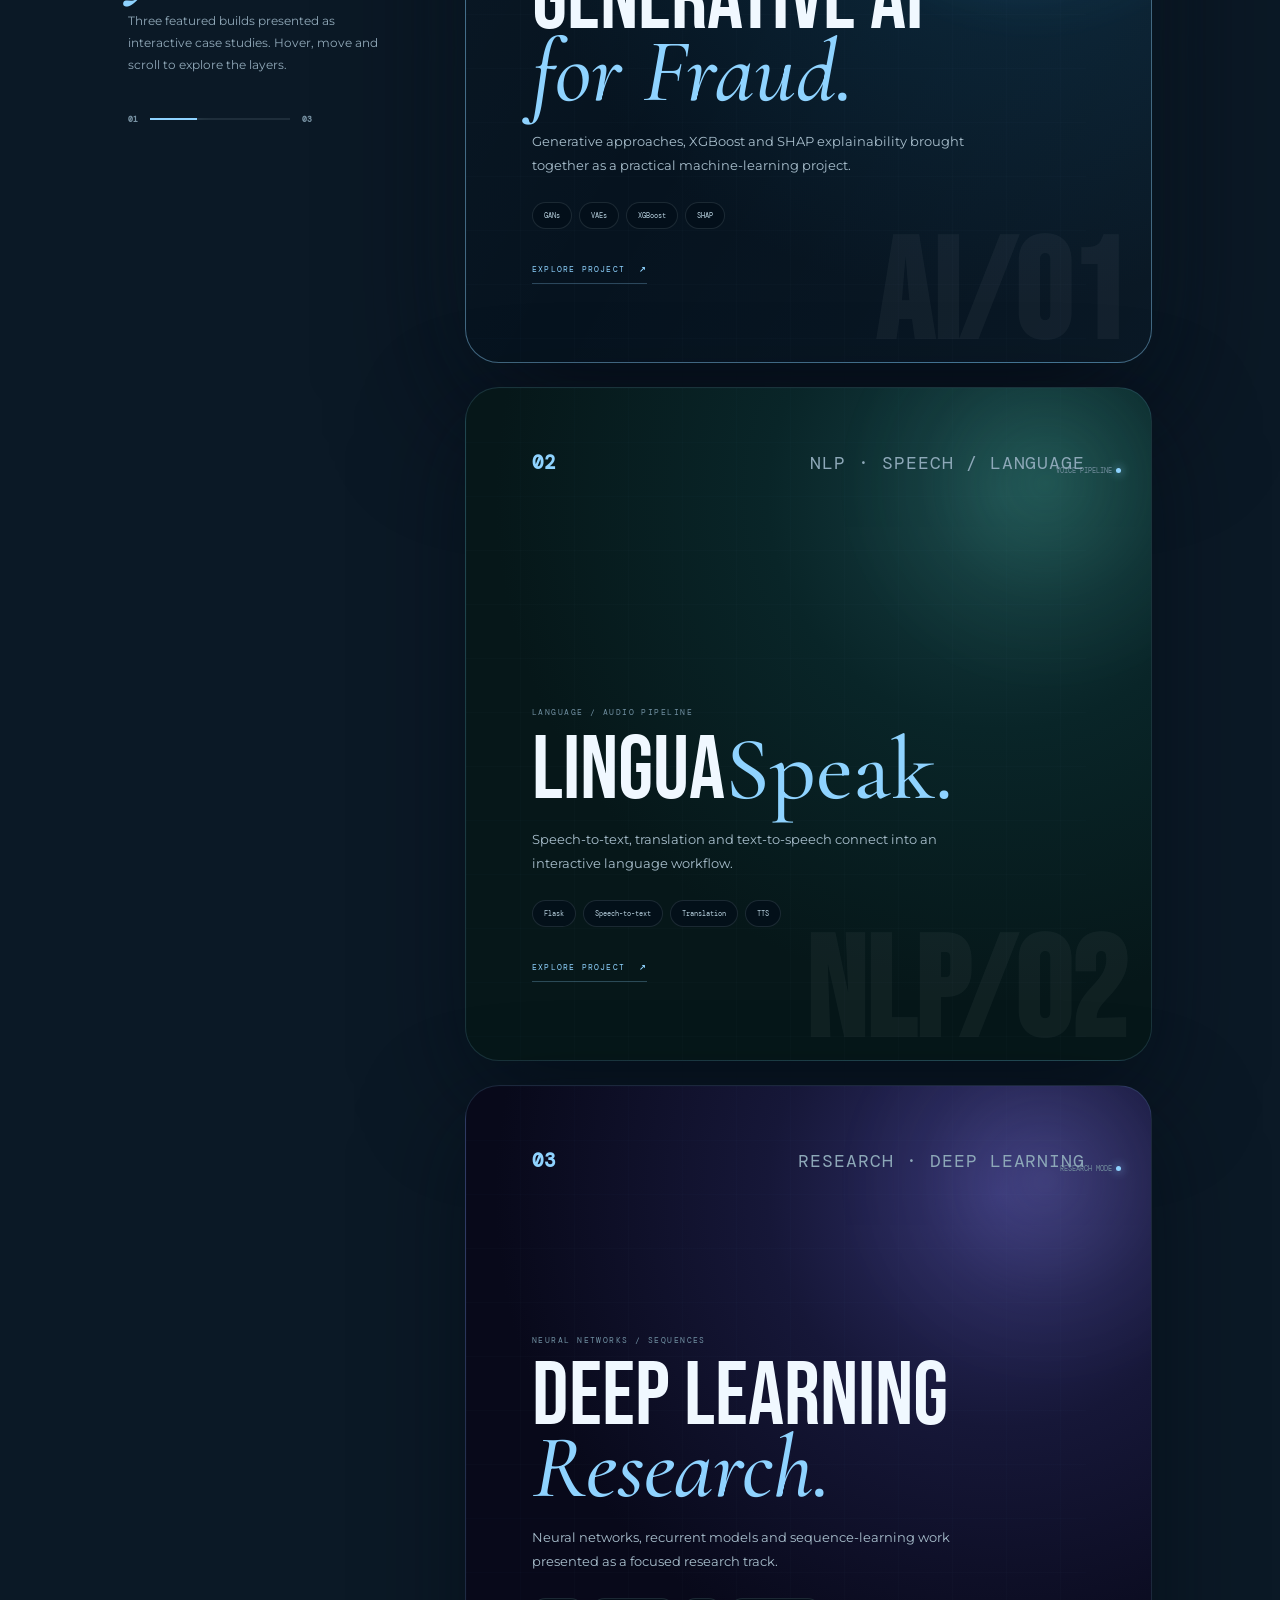
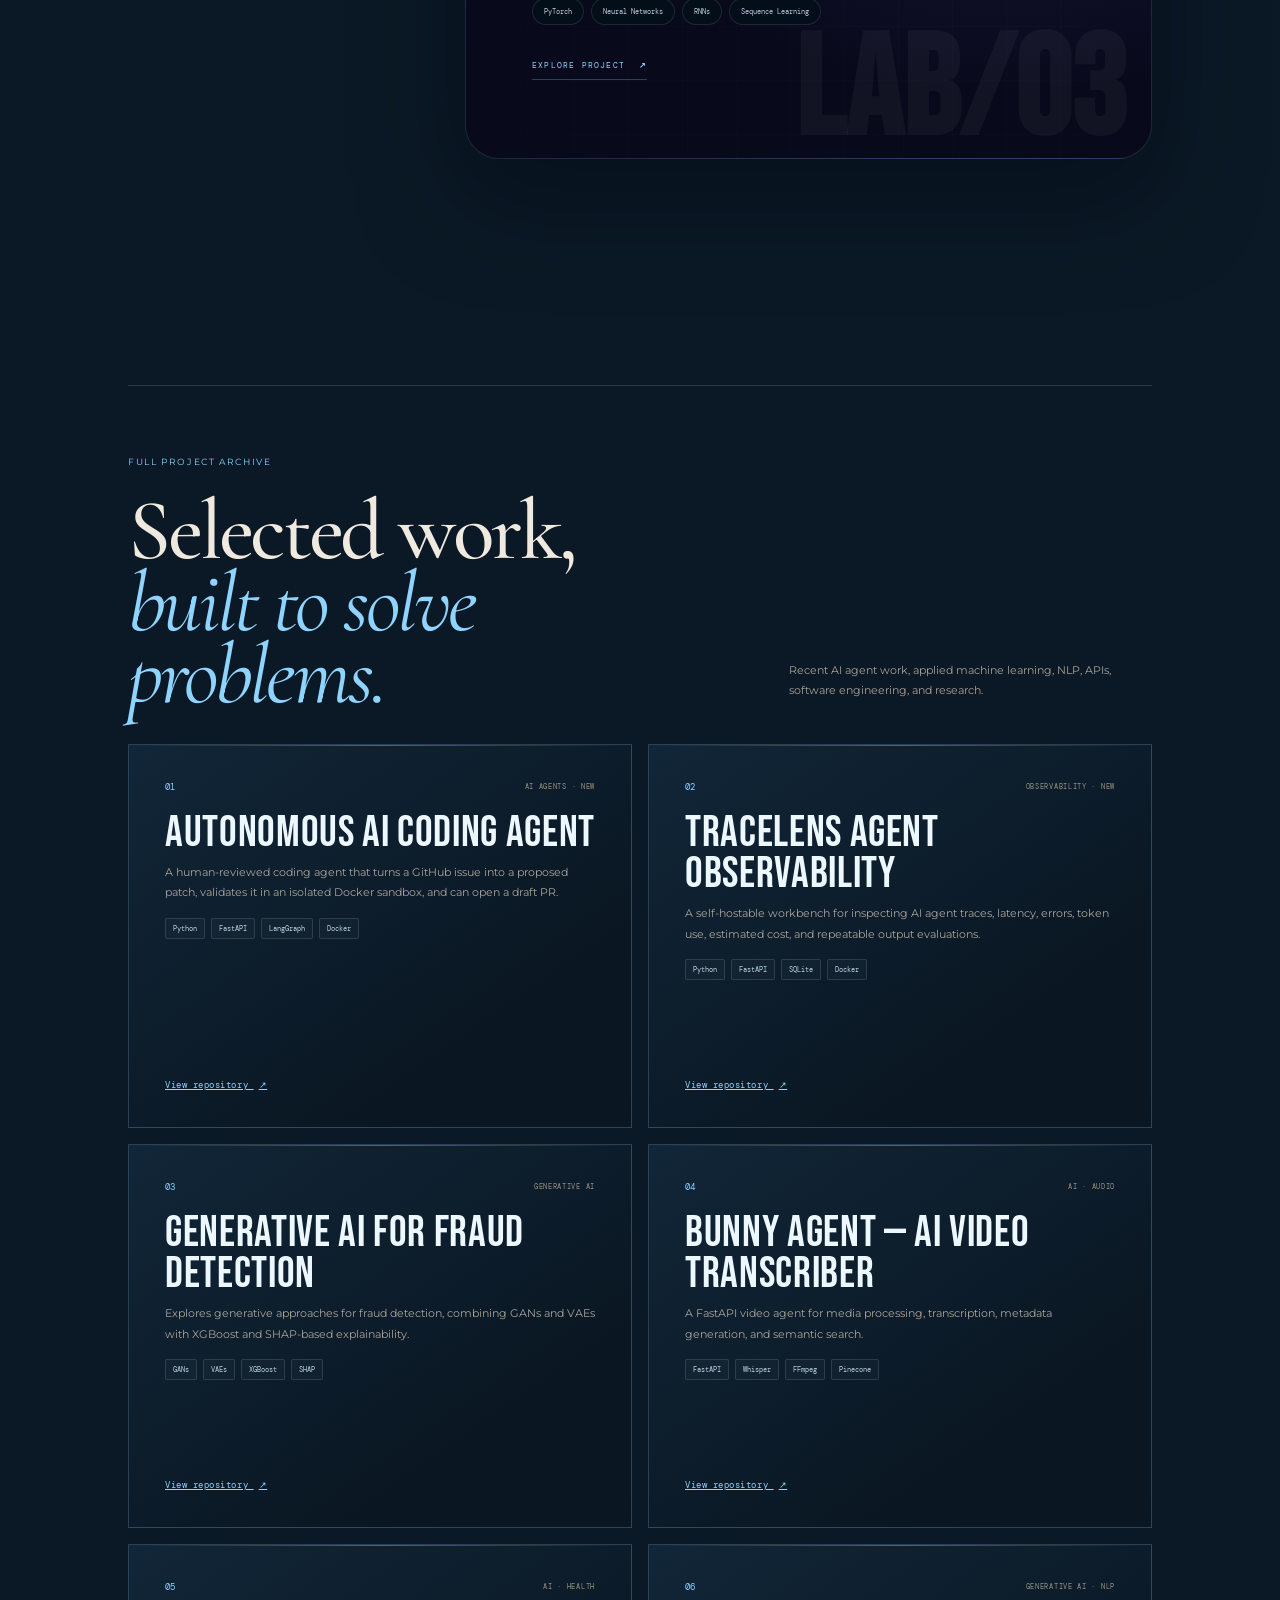
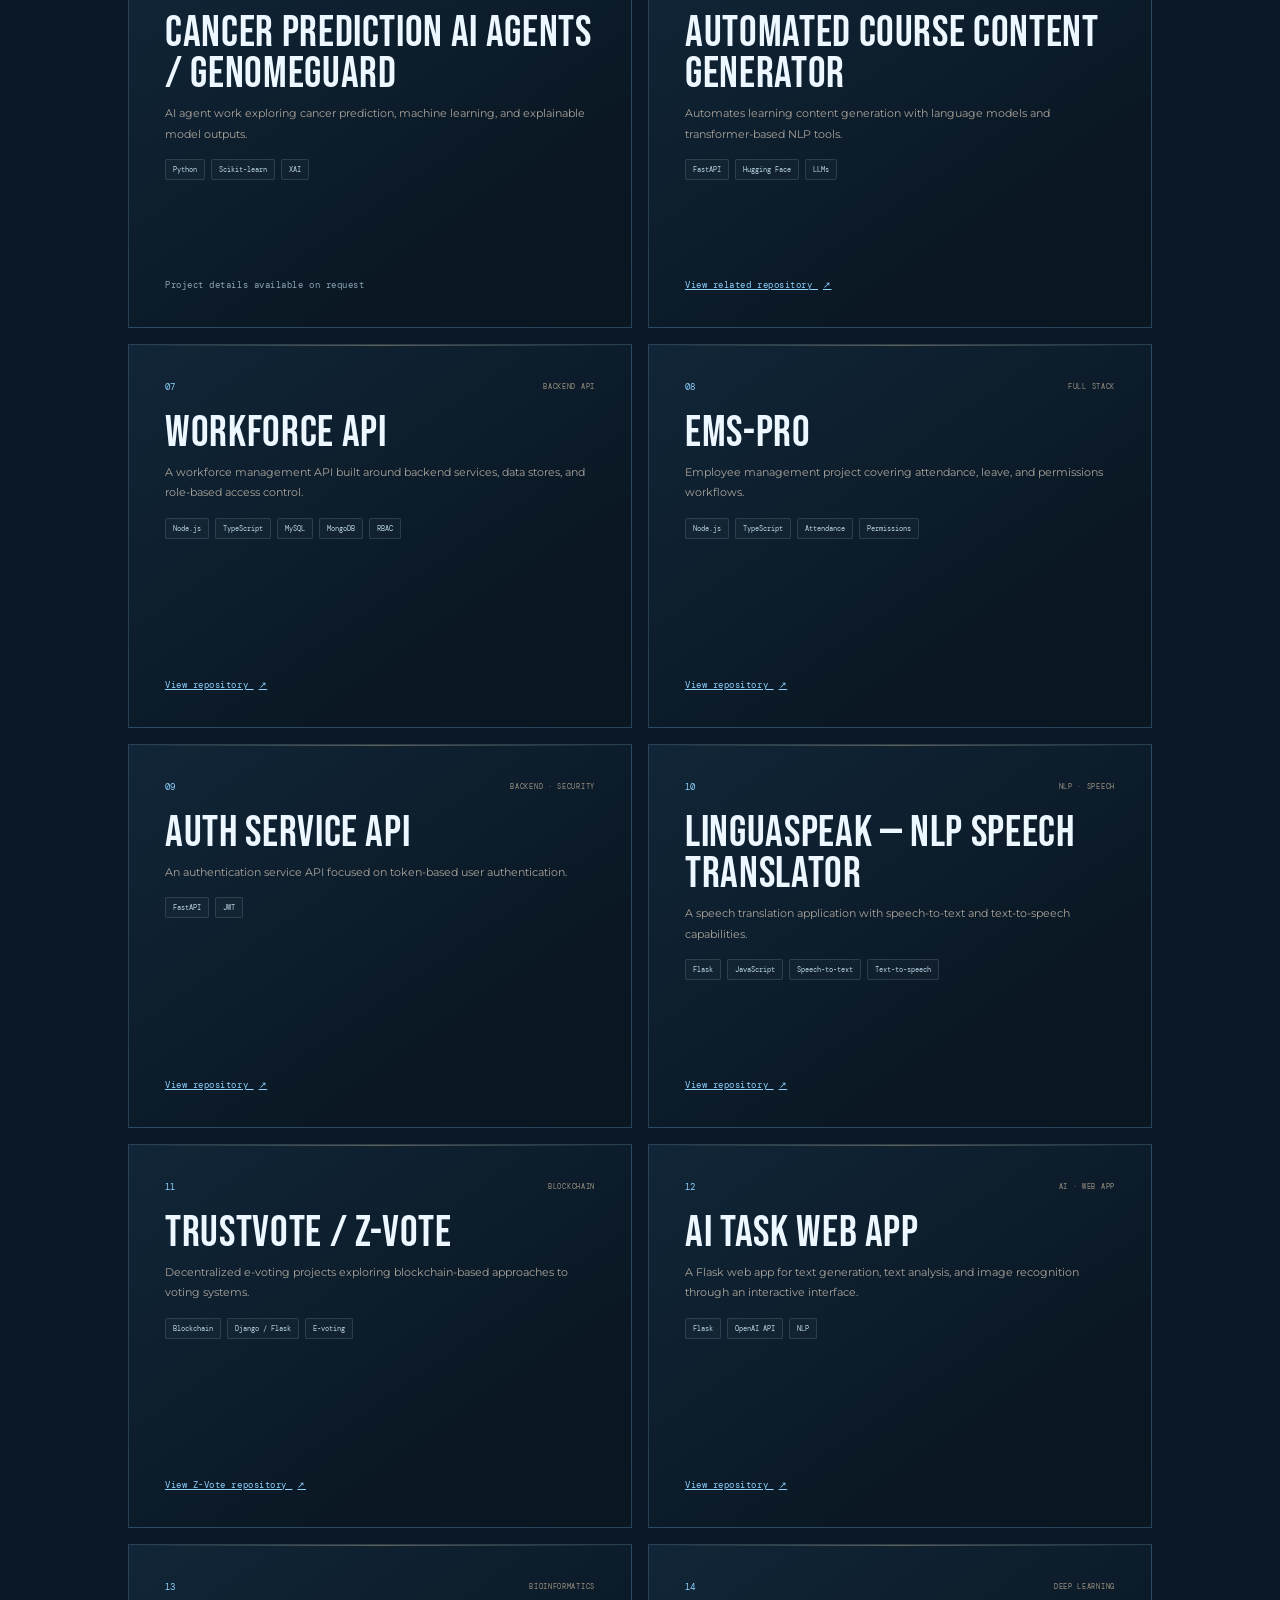
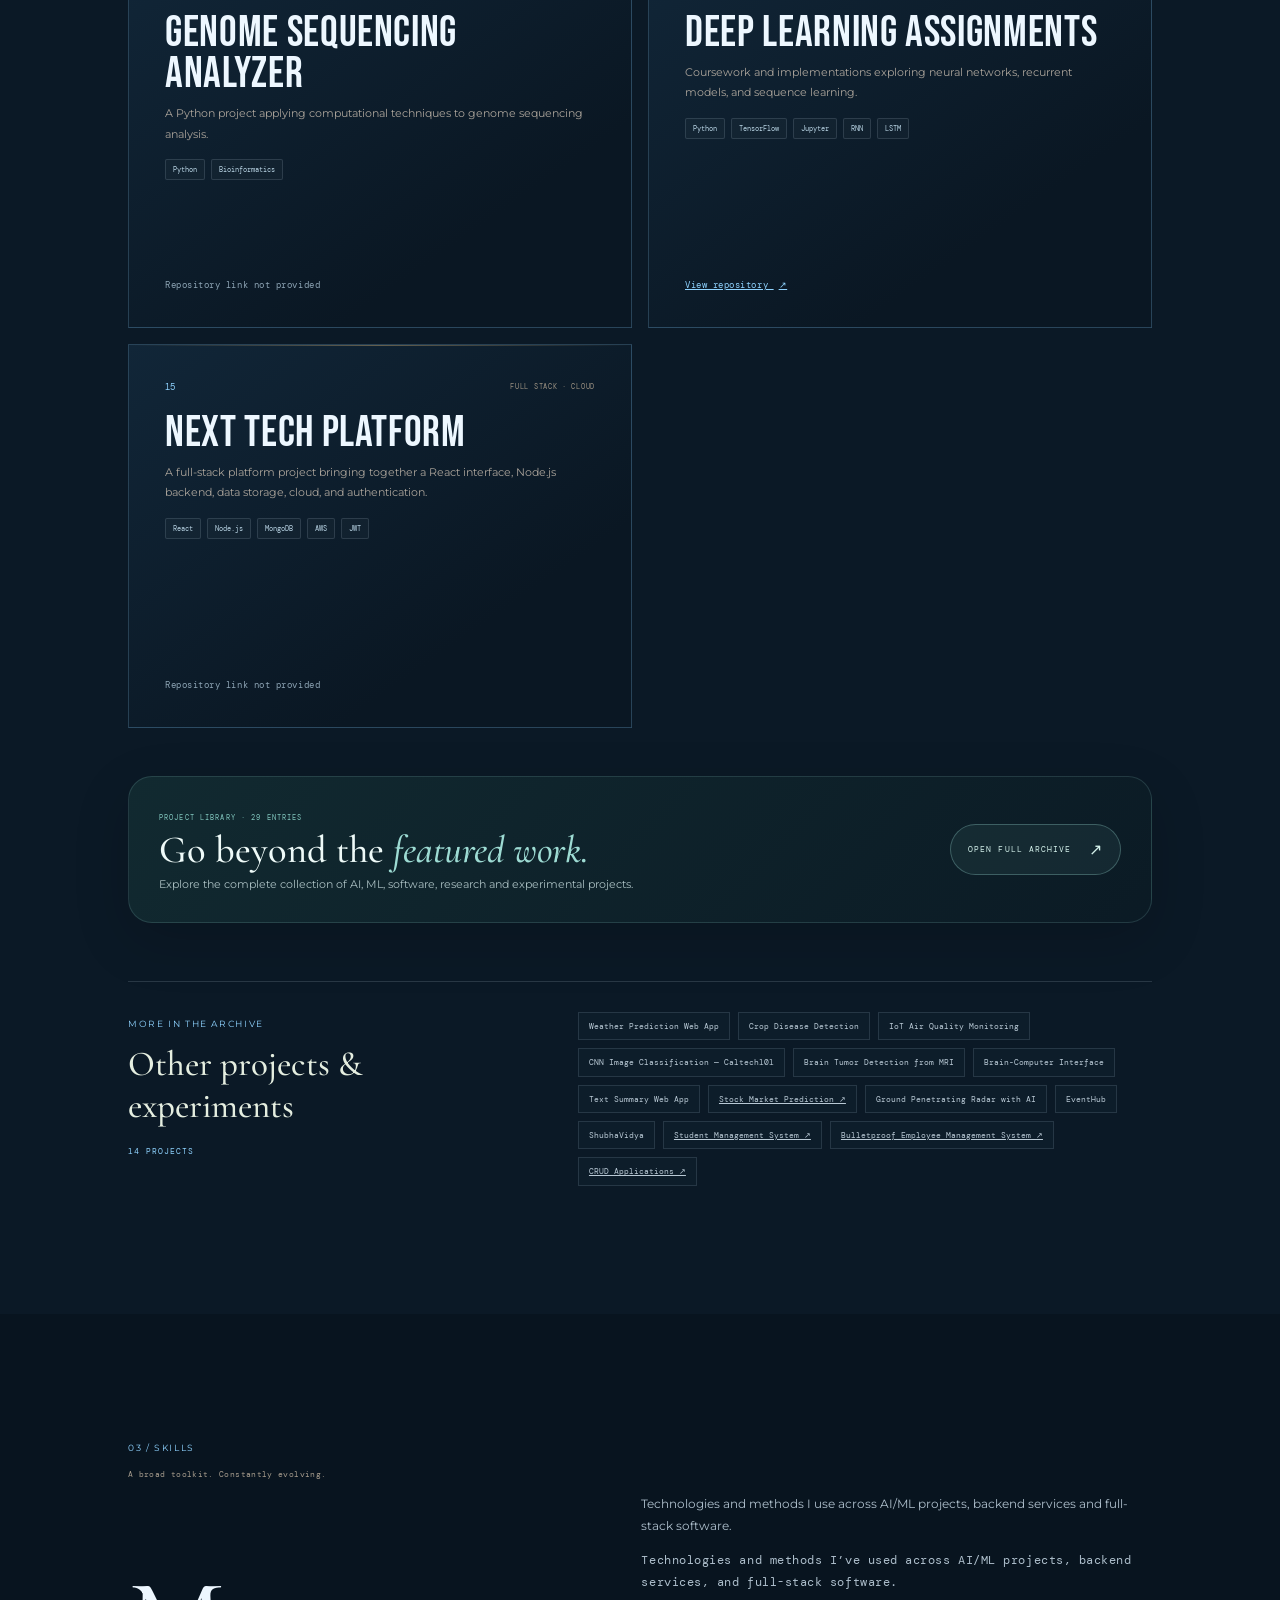
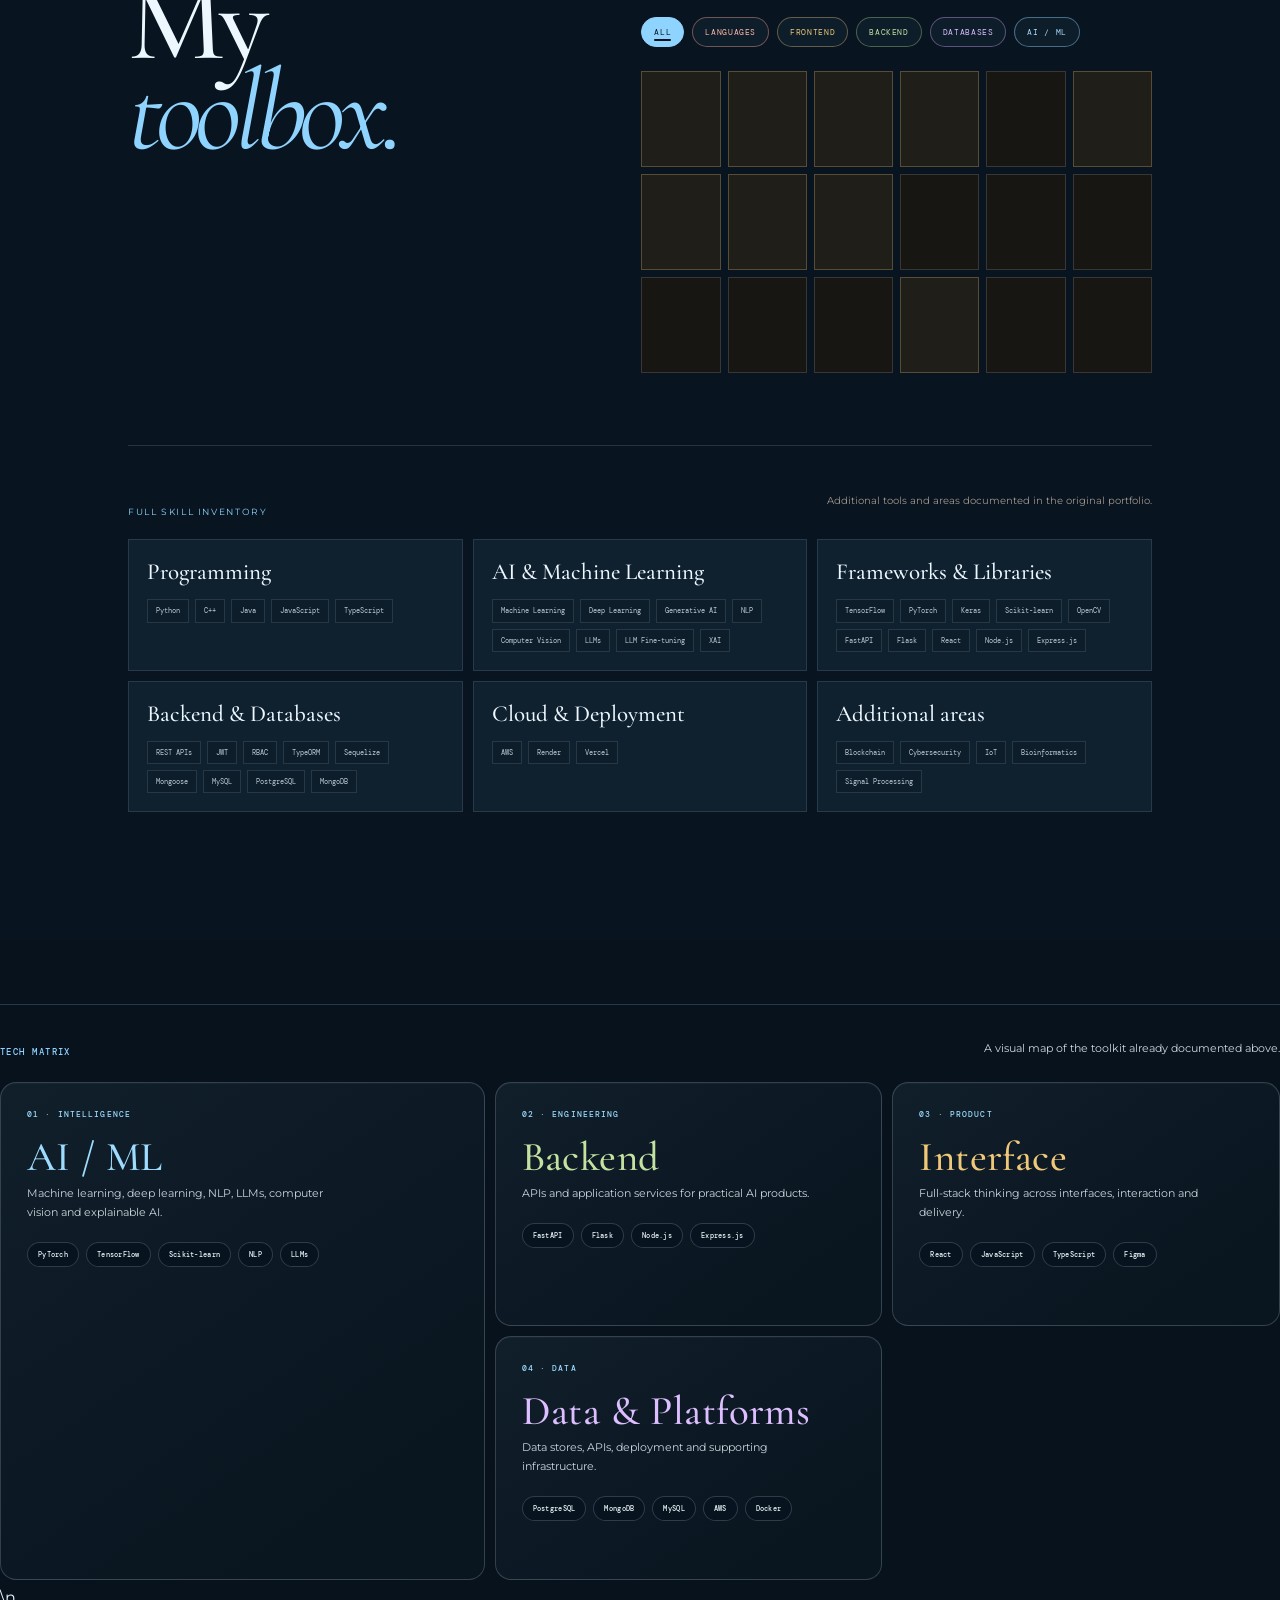
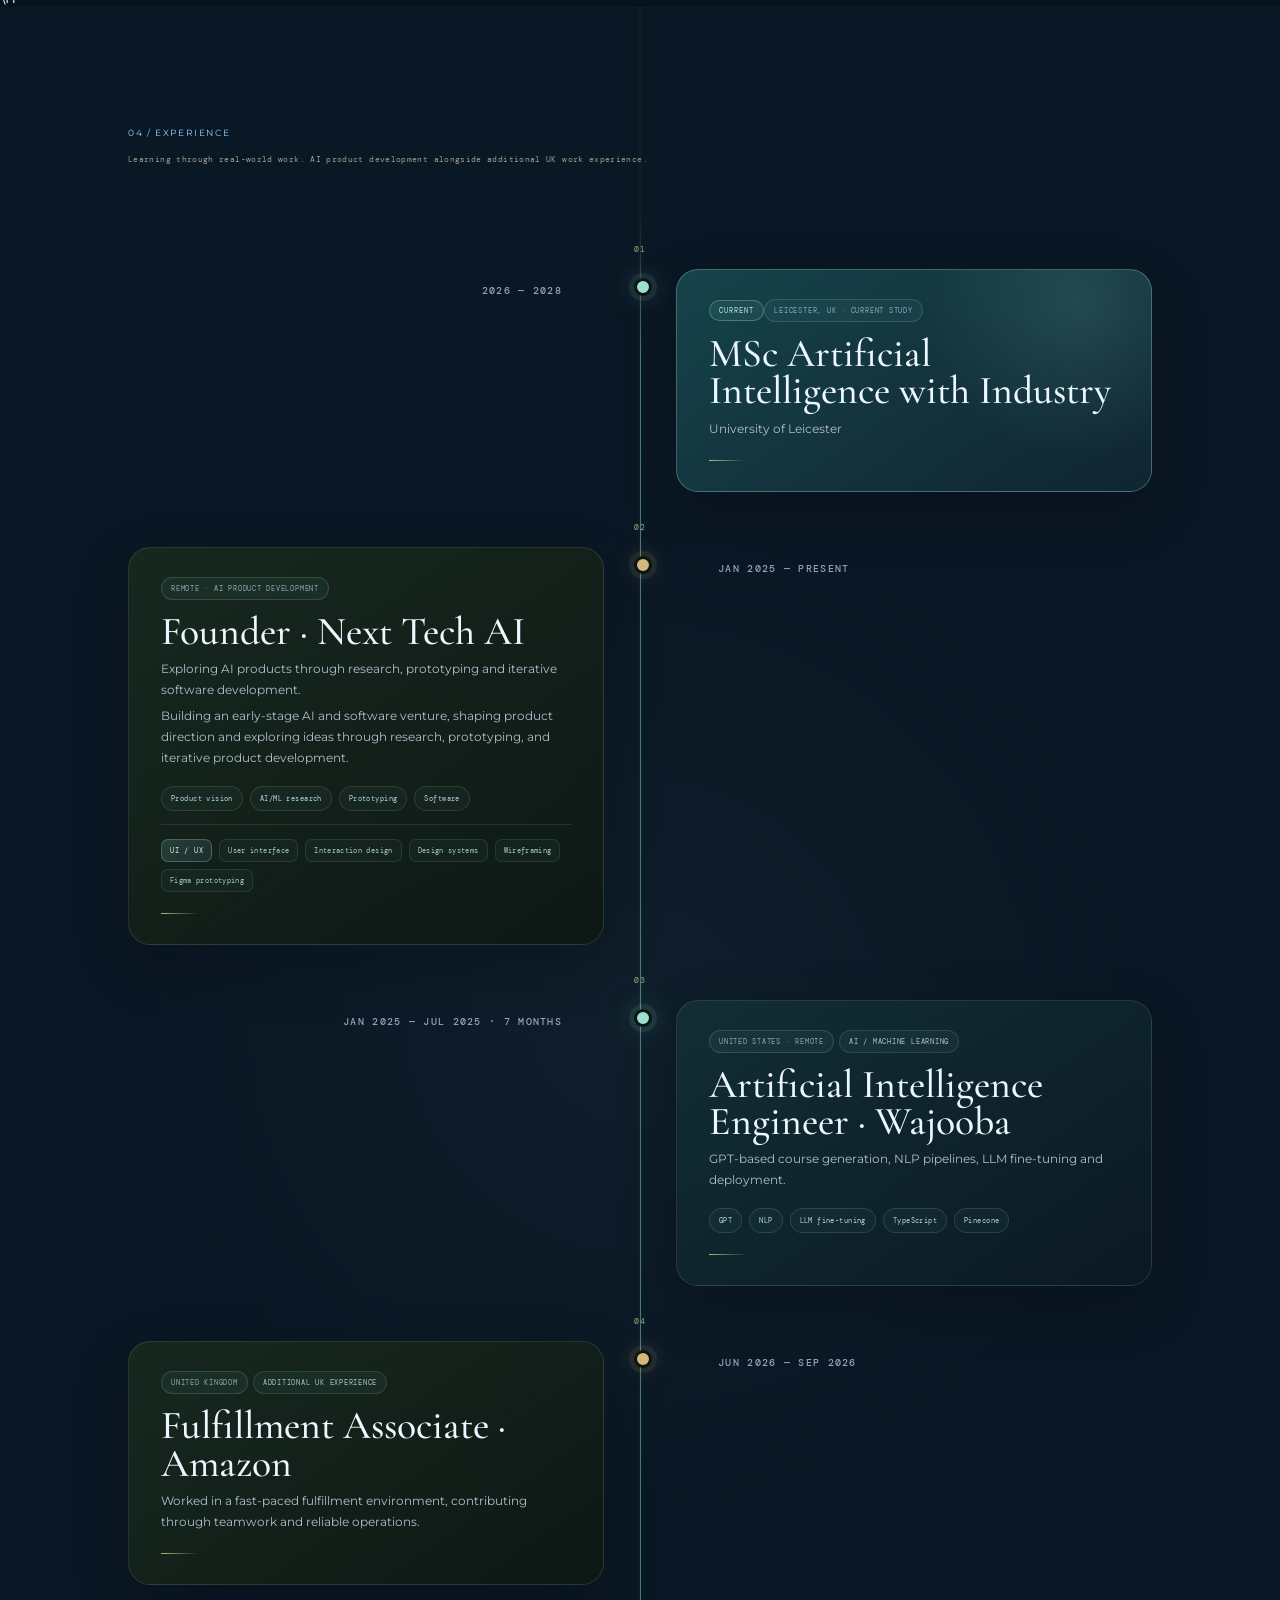
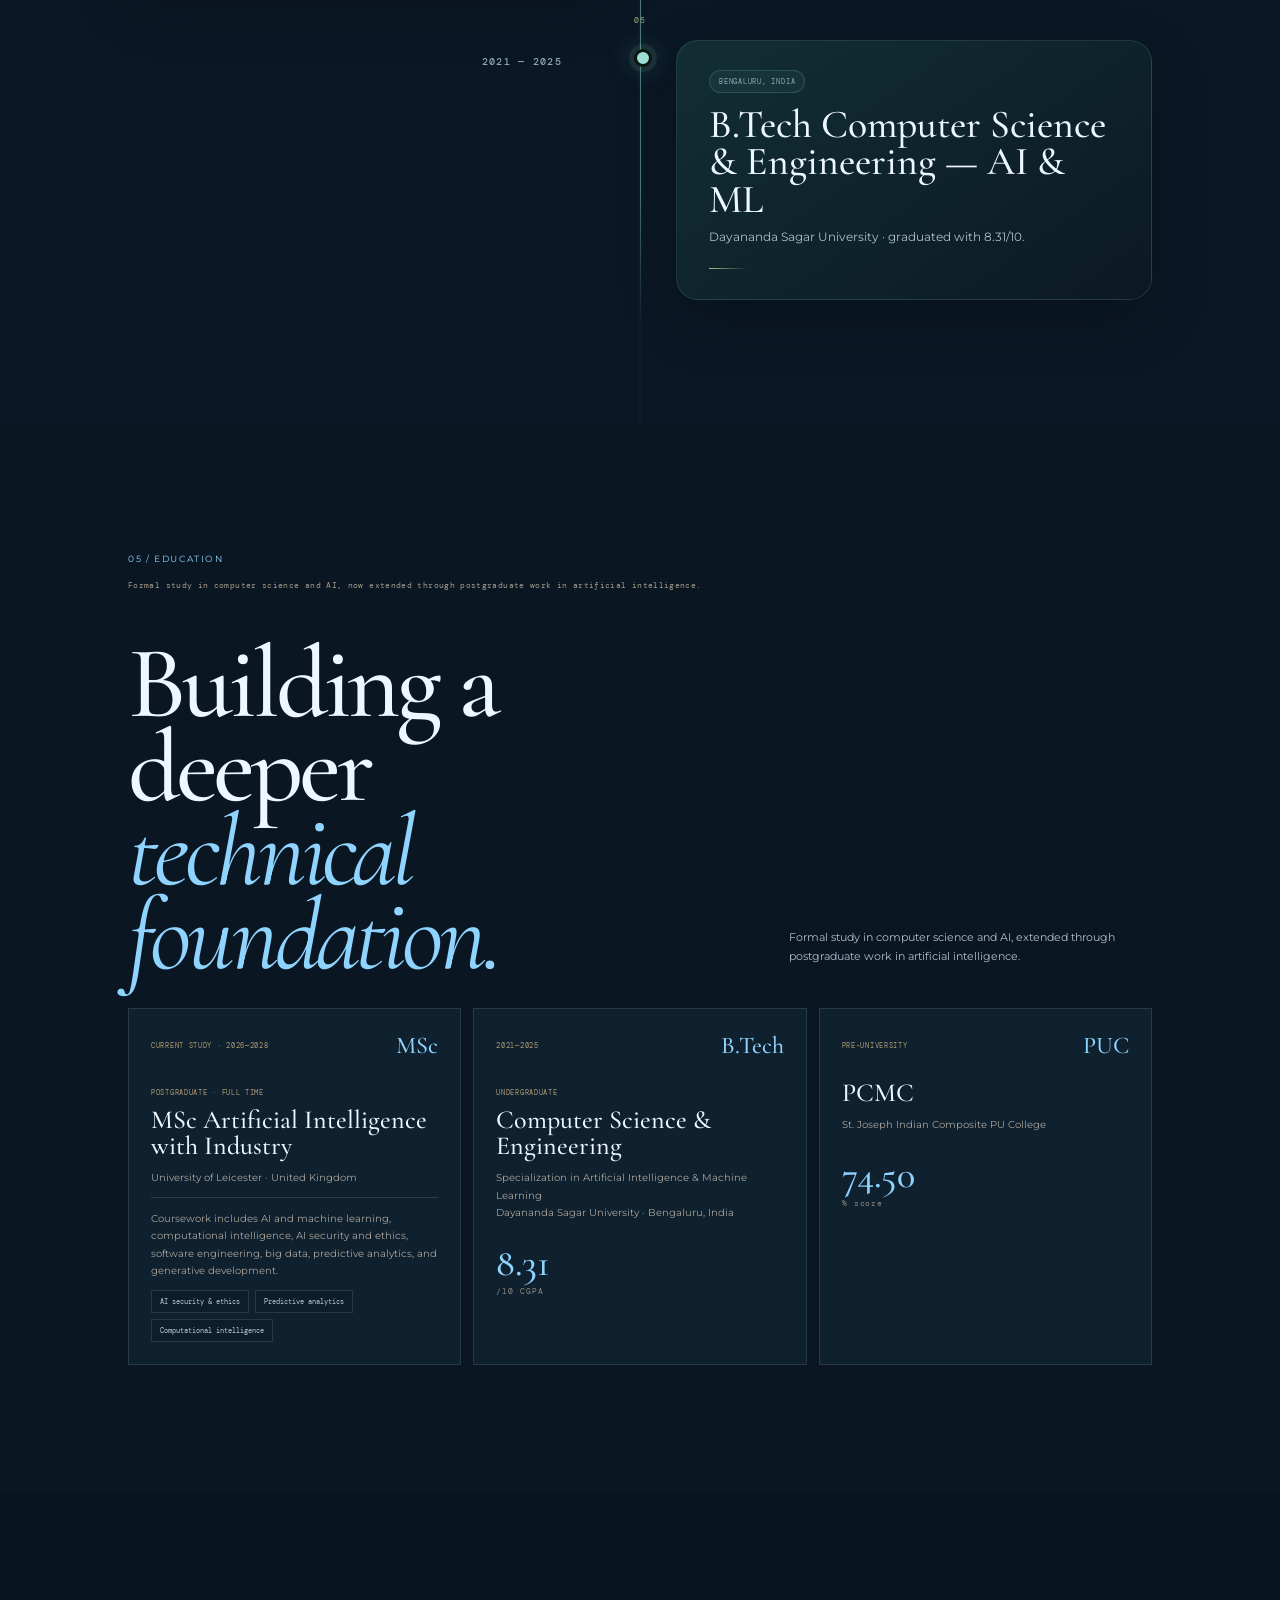
==== commit 61b74213: "Fix broken script, contact form and mobile layout; feature agent projects - Fix syntax error in scri" ====
--- a/index.html
+++ b/index.html
@@ -3,6 +3,7 @@
 <head>
 <meta charset="utf-8"><meta name="viewport" content="width=device-width,initial-scale=1"><meta name="description" content="Dinakar Nayak Narasimha Murthy — AI/ML Engineer and Software Developer in Leicester, UK. Projects, experience, education and certifications.">
 <title>Dinakar Nayak Narasimha Murthy — AI/ML Engineer</title>
+<link rel="icon" href="data:image/svg+xml,%3Csvg xmlns='http://www.w3.org/2000/svg' viewBox='0 0 64 64'%3E%3Crect width='64' height='64' rx='14' fill='%23090909'/%3E%3Ctext x='32' y='42' font-family='Georgia,serif' font-size='28' font-weight='700' fill='%23fff' text-anchor='middle'%3EDN%3C/text%3E%3Ccircle cx='52' cy='20' r='4' fill='%2363b3ed'/%3E%3C/svg%3E"><link rel="canonical" href="https://dinakarnayak.github.io/Portfolio/"><meta property="og:type" content="website"><meta property="og:url" content="https://dinakarnayak.github.io/Portfolio/"><meta property="og:title" content="Dinakar Nayak Narasimha Murthy — AI/ML Engineer"><meta property="og:description" content="AI/ML Engineer and Software Developer in Leicester, UK — AI agents, LLMs, NLP and full-stack systems."><meta property="og:image" content="https://dinakarnayak.github.io/Portfolio/assets/uni.jpeg"><meta property="og:image:alt" content="Dinakar at the University of Leicester"><meta name="twitter:card" content="summary_large_image"><meta name="twitter:title" content="Dinakar Nayak Narasimha Murthy — AI/ML Engineer"><meta name="twitter:description" content="AI/ML Engineer and Software Developer in Leicester, UK — AI agents, LLMs, NLP and full-stack systems."><meta name="twitter:image" content="https://dinakarnayak.github.io/Portfolio/assets/uni.jpeg"><meta name="theme-color" content="#090909">
 <link rel="preconnect" href="https://fonts.googleapis.com"><link rel="preconnect" href="https://fonts.gstatic.com" crossorigin>
 <link href="https://fonts.googleapis.com/css2?family=Bebas+Neue&family=Cormorant+Garamond:ital,wght@0,400;0,500;0,600;1,400;1,500;1,600&family=DM+Mono:wght@400;500&family=Montserrat:wght@300;400;500;600;700&display=swap" rel="stylesheet">
 <link rel="stylesheet" href="layout.css?v=20261007-cinematic-layout-6"><link rel="stylesheet" href="style.css?v=20261007-loaderfix-3">
@@ -45,8 +46,8 @@
 .certification-education-grid article{min-height:330px}
 @media(max-width:900px){.certification-education-grid{grid-template-columns:repeat(2,minmax(0,1fr))}}
 @media(max-width:600px){.certification-education-grid{grid-template-columns:1fr}}
-</style></head>
-<body><script>(function(){var l=document.getElementById("cinematic-loader");if(!l)return;window.setTimeout(function(){l.classList.add("loader-done");l.style.opacity="0";l.style.visibility="hidden";l.style.pointerEvents="none";},2500);})();</script><div id="cinematic-loader"><div class="loader-mark">DN<span>•</span></div><div class="loader-line"><i></i></div><small>INITIALISING PORTFOLIO</small></div><div class="scroll-progress"></div><div class="ambient-noise"></div>
+</style><link rel="stylesheet" href="fixes.css?v=20261020-1"></head>
+<body><div id="cinematic-loader"><div class="loader-mark">DN<span>•</span></div><div class="loader-line"><i></i></div><small>INITIALISING PORTFOLIO</small></div><script>(function(){var l=document.getElementById("cinematic-loader");if(!l)return;var seen=false;try{seen=sessionStorage.getItem("dn-loader")==="1";sessionStorage.setItem("dn-loader","1")}catch(e){}function hide(){l.classList.add("loader-done");l.style.opacity="0";l.style.visibility="hidden";l.style.pointerEvents="none"}if(seen){l.style.display="none";return}window.setTimeout(hide,900)})();</script><div class="scroll-progress"></div><div class="ambient-noise"></div>
 <div class="page">
 <header><a class="logo" href="#home" aria-label="Dinakar Nayak home">DN<span>•</span></a><nav id="nav-links" aria-label="Main navigation"><a href="#about">About</a><a href="#work">Projects</a><a href="#experience">Experience</a><a href="#education">Education</a><a href="#skills">Skills</a><a href="#achievements">Achievements</a><a href="#github">GitHub</a><a href="#certifications">Certifications</a><a href="#contact">Contact</a></nav><a class="insta" href="https://github.com/Dinakarnayak" target="_blank" rel="noopener noreferrer" aria-label="GitHub profile">↗</a><button class="theme-toggle" id="theme-toggle" type="button" aria-label="Switch theme" aria-pressed="false"><span aria-hidden="true">☼</span></button><button class="menu" id="menu-toggle" aria-expanded="false" aria-controls="nav-links" aria-label="Open navigation">☰</button></header>
 
@@ -140,7 +141,7 @@
 </section>
 
 <section class="build-story" id="build-story">
-<div class="section-label">01A / HOW I BUILD</div>
+<div class="section-label">HOW I BUILD</div>
 <div class="build-story-head">
   <div><h2>Ideas into<br><em>working systems.</em></h2></div>
   <p>A simple engineering loop behind my AI/ML and software work: understand the problem, prototype quickly, validate the idea, then turn it into something useful.</p>
@@ -158,15 +159,15 @@
 <div class="section-label">02 / SELECTED WORK</div>
 <div class="work-heading"><h2>Things I've<br><em>built.</em></h2><p>Selected projects across AI, machine learning, NLP and software engineering.</p></div>
 <div class="cards">
-<a class="card" href="https://github.com/Dinakarnayak/Generative-AI-for-Fraud" target="_blank"><div class="visual visual-one"><small>GENERATIVE AI / 001</small><div class="screen"><b>FRAUD DETECTION</b><strong>98.4%</strong><span>MODEL CONFIDENCE</span><i></i></div></div><div class="card-copy"><span>AI · ML · XGBOOST</span><h3>Generative AI for Fraud</h3><p class="showcase-detail">Explores generative approaches to fraud detection with GANs, VAEs, XGBoost, and SHAP explainability.</p><b>↗</b></div></a>
-<a class="card" href="https://github.com/Dinakarnayak/LinguaSpeak-NLP-Speech-Translator" target="_blank"><div class="visual visual-two"><small>NLP / 002</small><div class="screen"><strong>LinguaSpeak</strong><div class="wave"></div><span>Speech → Translation → Voice</span></div></div><div class="card-copy"><span>NLP · SPEECH · FLASK</span><h3>LinguaSpeak</h3><p class="showcase-detail">Speech translation with speech-to-text and text-to-speech capabilities.</p><b>↗</b></div></a>
-<a class="card" href="https://github.com/Dinakarnayak/DeepLearningAssignments" target="_blank"><div class="visual visual-three"><small>RESEARCH / 003</small><div class="nodes"><i></i><i></i><i></i><i></i><i></i></div></div><div class="card-copy"><span>DEEP LEARNING · PYTORCH</span><h3>Deep Learning Research</h3><p class="showcase-detail">Coursework on neural networks, recurrent models, and sequence learning. Repository: DeepLearningAssignments.</p><b>↗</b></div></a>
-</div>
-
-<div class="project-story" id="project-story"><div class="project-story-intro"><span class="section-label">02A / PROJECT STORIES</span><h3>Projects that<br><em>move with you.</em></h3><p>Three featured builds presented as interactive case studies. Hover, move and scroll to explore the layers.</p><div class="story-counter"><b>01</b><i><span></span></i><b>03</b></div></div><div class="project-story-rail">
+<a class="card" href="https://github.com/Dinakarnayak/Generative-AI-for-Fraud" target="_blank" rel="noopener noreferrer"><div class="visual visual-one"><small>GENERATIVE AI / 001</small><div class="screen"><b>FRAUD DETECTION</b><strong>GenAI</strong><span>GANs · VAEs · SHAP</span><i></i></div></div><div class="card-copy"><span>AI · ML · XGBOOST</span><h3>Generative AI for Fraud</h3><p class="showcase-detail">Explores generative approaches to fraud detection with GANs, VAEs, XGBoost, and SHAP explainability.</p><b>↗</b></div></a>
+<a class="card" href="https://github.com/Dinakarnayak/autonomous-ai-coding-agent" target="_blank" rel="noopener noreferrer"><div class="visual visual-two"><small>AI AGENTS / 002</small><div class="screen"><strong>Coding Agent</strong><div class="wave"></div><span>Issue → Patch → Sandbox → Draft PR</span></div></div><div class="card-copy"><span>PYTHON · FASTAPI · LANGGRAPH · DOCKER</span><h3>Autonomous AI Coding Agent</h3><p class="showcase-detail">Turns a GitHub issue into a proposed patch, validates it in an isolated Docker sandbox, and opens a draft PR for human review.</p><b>↗</b></div></a>
+<a class="card" href="https://github.com/Dinakarnayak/tracelens-agent-observability" target="_blank" rel="noopener noreferrer"><div class="visual visual-three"><small>OBSERVABILITY / 003</small><div class="nodes"><i></i><i></i><i></i><i></i><i></i></div></div><div class="card-copy"><span>PYTHON · FASTAPI · SQLITE · DOCKER</span><h3>TraceLens Agent Observability</h3><p class="showcase-detail">Self-hostable workbench for inspecting AI-agent traces, latency, errors, token usage and cost, with repeatable output evaluations.</p><b>↗</b></div></a>
+</div>
+
+<div class="project-story" id="project-story"><div class="project-story-intro"><span class="section-label">PROJECT STORIES</span><h3>Projects that<br><em>move with you.</em></h3><p>Three featured builds presented as interactive case studies. Hover, move and scroll to explore the layers.</p><div class="story-counter"><b>01</b><i><span></span></i><b>03</b></div></div><div class="project-story-rail">
 <article class="project-story-card story-fraud" data-story="1"><div class="story-orb"></div><div class="story-grid"></div><div class="story-scan"></div><div class="story-card-top"><strong>01</strong><span>AI · ML / GENERATIVE AI</span></div><div class="story-card-main"><small>FRAUD DETECTION / EXPLAINABILITY</small><h4>Generative AI<br><em>for Fraud.</em></h4><p>Generative approaches, XGBoost and SHAP explainability brought together as a practical machine-learning project.</p><div class="story-tags"><span>GANs</span><span>VAEs</span><span>XGBoost</span><span>SHAP</span></div><a href="https://github.com/Dinakarnayak/Generative-AI-for-Fraud" target="_blank" rel="noopener noreferrer">EXPLORE PROJECT <b>↗</b></a></div><div class="story-watermark">AI/01</div><div class="story-corner">SYSTEM ONLINE <i></i></div></article>
 <article class="project-story-card story-lingua" data-story="2"><div class="story-orb"></div><div class="story-grid"></div><div class="story-scan"></div><div class="story-card-top"><strong>02</strong><span>NLP · SPEECH / LANGUAGE</span></div><div class="story-card-main"><small>LANGUAGE / AUDIO PIPELINE</small><h4>Lingua<span>Speak.</span></h4><p>Speech-to-text, translation and text-to-speech connect into an interactive language workflow.</p><div class="story-tags"><span>Flask</span><span>Speech-to-text</span><span>Translation</span><span>TTS</span></div><a href="https://github.com/Dinakarnayak/LinguaSpeak-NLP-Speech-Translator" target="_blank" rel="noopener noreferrer">EXPLORE PROJECT <b>↗</b></a></div><div class="story-watermark">NLP/02</div><div class="story-corner">VOICE PIPELINE <i></i></div></article>
-<article class="project-story-card story-research" data-story="3"><div class="story-orb"></div><div class="story-grid"></div><div class="story-scan"></div><div class="story-card-top"><strong>03</strong><span>RESEARCH · DEEP LEARNING</span></div><div class="story-card-main"><small>NEURAL NETWORKS / SEQUENCES</small><h4>Deep Learning<br><em>Research.</em></h4><p>Neural networks, recurrent models and sequence-learning work presented as a focused research track.</p><div class="story-tags"><span>PyTorch</span><span>Neural Networks</span><span>RNNs</span><span>Sequence Learning</span></div><a href="https://github.com/Dinakarnayak/DeepLearningAssignments" target="_blank" rel="noopener noreferrer">EXPLORE PROJECT <b>↗</b></a></div><div class="story-watermark">LAB/03</div><div class="story-corner">RESEARCH MODE <i></i></div></article></div></div><div class="full-projects"><div class="archive-heading"><span class="section-label">02 / FULL PROJECT ARCHIVE</span><h3>Selected work,<br><em>built to solve problems.</em></h3><p>Recent AI agent work, applied machine learning, NLP, APIs, software engineering, and research.</p></div><div class="project-record-grid"><article class="project-record"><div class="project-card-top"><span class="project-number">01</span><span class="project-kind">AI AGENTS · NEW</span></div><h3>Autonomous AI Coding Agent</h3><p>A human-reviewed coding agent that turns a GitHub issue into a proposed patch, validates it in an isolated Docker sandbox, and can open a draft PR.</p><div class="project-stack"><span>Python</span><span>FastAPI</span><span>LangGraph</span><span>Docker</span></div><a class="project-link" href="https://github.com/Dinakarnayak/autonomous-ai-coding-agent" target="_blank" rel="noopener noreferrer">View repository <span>↗</span></a></article><article class="project-record"><div class="project-card-top"><span class="project-number">02</span><span class="project-kind">OBSERVABILITY · NEW</span></div><h3>TraceLens Agent Observability</h3><p>A self-hostable workbench for inspecting AI agent traces, latency, errors, token use, estimated cost, and repeatable output evaluations.</p><div class="project-stack"><span>Python</span><span>FastAPI</span><span>SQLite</span><span>Docker</span></div><a class="project-link" href="https://github.com/Dinakarnayak/tracelens-agent-observability" target="_blank" rel="noopener noreferrer">View repository <span>↗</span></a></article><article class="project-record"><div class="project-card-top"><span class="project-number">03</span><span class="project-kind">GENERATIVE AI</span></div><h3>Generative AI for Fraud Detection</h3><p>Explores generative approaches for fraud detection, combining GANs and VAEs with XGBoost and SHAP-based explainability.</p><div class="project-stack"><span>GANs</span><span>VAEs</span><span>XGBoost</span><span>SHAP</span></div><a class="project-link" href="https://github.com/Dinakarnayak/Generative-AI-for-Fraud" target="_blank" rel="noopener noreferrer">View repository <span>↗</span></a></article><article class="project-record"><div class="project-card-top"><span class="project-number">04</span><span class="project-kind">AI · AUDIO</span></div><h3>Bunny Agent — AI Video Transcriber</h3><p>A FastAPI video agent for media processing, transcription, metadata generation, and semantic search.</p><div class="project-stack"><span>FastAPI</span><span>Whisper</span><span>FFmpeg</span><span>Pinecone</span></div><a class="project-link" href="https://github.com/Dinakarnayak/bunny_agent" target="_blank" rel="noopener noreferrer">View repository <span>↗</span></a></article><article class="project-record"><div class="project-card-top"><span class="project-number">05</span><span class="project-kind">AI · HEALTH</span></div><h3>Cancer Prediction AI Agents / GenomeGuard</h3><p>AI agent work exploring cancer prediction, machine learning, and explainable model outputs.</p><div class="project-stack"><span>Python</span><span>Scikit-learn</span><span>XAI</span></div><span class="project-link project-private">Project details available on request</span></article><article class="project-record"><div class="project-card-top"><span class="project-number">06</span><span class="project-kind">GENERATIVE AI · NLP</span></div><h3>Automated Course Content Generator</h3><p>Automates learning content generation with language models and transformer-based NLP tools.</p><div class="project-stack"><span>FastAPI</span><span>Hugging Face</span><span>LLMs</span></div><a class="project-link" href="https://github.com/Dinakarnayak/course-genration" target="_blank" rel="noopener noreferrer">View related repository <span>↗</span></a></article><article class="project-record"><div class="project-card-top"><span class="project-number">07</span><span class="project-kind">BACKEND API</span></div><h3>WorkForce API</h3><p>A workforce management API built around backend services, data stores, and role-based access control.</p><div class="project-stack"><span>Node.js</span><span>TypeScript</span><span>MySQL</span><span>MongoDB</span><span>RBAC</span></div><a class="project-link" href="https://github.com/Dinakarnayak/WorkForce-API" target="_blank" rel="noopener noreferrer">View repository <span>↗</span></a></article><article class="project-record"><div class="project-card-top"><span class="project-number">08</span><span class="project-kind">FULL STACK</span></div><h3>EMS-Pro</h3><p>Employee management project covering attendance, leave, and permissions workflows.</p><div class="project-stack"><span>Node.js</span><span>TypeScript</span><span>Attendance</span><span>Permissions</span></div><a class="project-link" href="https://github.com/Dinakarnayak/EMS-Pro" target="_blank" rel="noopener noreferrer">View repository <span>↗</span></a></article><article class="project-record"><div class="project-card-top"><span class="project-number">09</span><span class="project-kind">BACKEND · SECURITY</span></div><h3>Auth Service API</h3><p>An authentication service API focused on token-based user authentication.</p><div class="project-stack"><span>FastAPI</span><span>JWT</span></div><a class="project-link" href="https://github.com/Dinakarnayak/auth-service-api" target="_blank" rel="noopener noreferrer">View repository <span>↗</span></a></article><article class="project-record"><div class="project-card-top"><span class="project-number">10</span><span class="project-kind">NLP · SPEECH</span></div><h3>LinguaSpeak — NLP Speech Translator</h3><p>A speech translation application with speech-to-text and text-to-speech capabilities.</p><div class="project-stack"><span>Flask</span><span>JavaScript</span><span>Speech-to-text</span><span>Text-to-speech</span></div><a class="project-link" href="https://github.com/Dinakarnayak/LinguaSpeak-NLP-Speech-Translator" target="_blank" rel="noopener noreferrer">View repository <span>↗</span></a></article><article class="project-record"><div class="project-card-top"><span class="project-number">11</span><span class="project-kind">BLOCKCHAIN</span></div><h3>TrustVote / Z-Vote</h3><p>Decentralized e-voting projects exploring blockchain-based approaches to voting systems.</p><div class="project-stack"><span>Blockchain</span><span>Django / Flask</span><span>E-voting</span></div><a class="project-link" href="https://github.com/Dinakarnayak/z-vote" target="_blank" rel="noopener noreferrer">View Z-Vote repository <span>↗</span></a></article><article class="project-record"><div class="project-card-top"><span class="project-number">12</span><span class="project-kind">AI · WEB APP</span></div><h3>AI Task Web App</h3><p>A Flask web app for text generation, text analysis, and image recognition through an interactive interface.</p><div class="project-stack"><span>Flask</span><span>OpenAI API</span><span>NLP</span></div><a class="project-link" href="https://github.com/Dinakarnayak/ai-task-web-app" target="_blank" rel="noopener noreferrer">View repository <span>↗</span></a></article><article class="project-record"><div class="project-card-top"><span class="project-number">13</span><span class="project-kind">BIOINFORMATICS</span></div><h3>Genome Sequencing Analyzer</h3><p>A Python project applying computational techniques to genome sequencing analysis.</p><div class="project-stack"><span>Python</span><span>Bioinformatics</span></div><span class="project-link project-private">Repository link not provided</span></article><article class="project-record"><div class="project-card-top"><span class="project-number">14</span><span class="project-kind">DEEP LEARNING</span></div><h3>Deep Learning Assignments</h3><p>Coursework and implementations exploring neural networks, recurrent models, and sequence learning.</p><div class="project-stack"><span>Python</span><span>TensorFlow</span><span>Jupyter</span><span>RNN</span><span>LSTM</span></div><a class="project-link" href="https://github.com/Dinakarnayak/DeepLearningAssignments" target="_blank" rel="noopener noreferrer">View repository <span>↗</span></a></article><article class="project-record"><div class="project-card-top"><span class="project-number">15</span><span class="project-kind">FULL STACK · CLOUD</span></div><h3>Next Tech Platform</h3><p>A full-stack platform project bringing together a React interface, Node.js backend, data storage, cloud, and authentication.</p><div class="project-stack"><span>React</span><span>Node.js</span><span>MongoDB</span><span>AWS</span><span>JWT</span></div><span class="project-link project-private">Repository link not provided</span></article></div><div class="archive-launch">
+<article class="project-story-card story-research" data-story="3"><div class="story-orb"></div><div class="story-grid"></div><div class="story-scan"></div><div class="story-card-top"><strong>03</strong><span>RESEARCH · DEEP LEARNING</span></div><div class="story-card-main"><small>NEURAL NETWORKS / SEQUENCES</small><h4>Deep Learning<br><em>Research.</em></h4><p>Neural networks, recurrent models and sequence-learning work presented as a focused research track.</p><div class="story-tags"><span>PyTorch</span><span>Neural Networks</span><span>RNNs</span><span>Sequence Learning</span></div><a href="https://github.com/Dinakarnayak/DeepLearningAssignments" target="_blank" rel="noopener noreferrer">EXPLORE PROJECT <b>↗</b></a></div><div class="story-watermark">LAB/03</div><div class="story-corner">RESEARCH MODE <i></i></div></article></div></div><div class="full-projects"><div class="archive-heading"><span class="section-label">FULL PROJECT ARCHIVE</span><h3>Selected work,<br><em>built to solve problems.</em></h3><p>Recent AI agent work, applied machine learning, NLP, APIs, software engineering, and research.</p></div><div class="project-record-grid"><article class="project-record"><div class="project-card-top"><span class="project-number">01</span><span class="project-kind">AI AGENTS · NEW</span></div><h3>Autonomous AI Coding Agent</h3><p>A human-reviewed coding agent that turns a GitHub issue into a proposed patch, validates it in an isolated Docker sandbox, and can open a draft PR.</p><div class="project-stack"><span>Python</span><span>FastAPI</span><span>LangGraph</span><span>Docker</span></div><a class="project-link" href="https://github.com/Dinakarnayak/autonomous-ai-coding-agent" target="_blank" rel="noopener noreferrer">View repository <span>↗</span></a></article><article class="project-record"><div class="project-card-top"><span class="project-number">02</span><span class="project-kind">OBSERVABILITY · NEW</span></div><h3>TraceLens Agent Observability</h3><p>A self-hostable workbench for inspecting AI agent traces, latency, errors, token use, estimated cost, and repeatable output evaluations.</p><div class="project-stack"><span>Python</span><span>FastAPI</span><span>SQLite</span><span>Docker</span></div><a class="project-link" href="https://github.com/Dinakarnayak/tracelens-agent-observability" target="_blank" rel="noopener noreferrer">View repository <span>↗</span></a></article><article class="project-record"><div class="project-card-top"><span class="project-number">03</span><span class="project-kind">GENERATIVE AI</span></div><h3>Generative AI for Fraud Detection</h3><p>Explores generative approaches for fraud detection, combining GANs and VAEs with XGBoost and SHAP-based explainability.</p><div class="project-stack"><span>GANs</span><span>VAEs</span><span>XGBoost</span><span>SHAP</span></div><a class="project-link" href="https://github.com/Dinakarnayak/Generative-AI-for-Fraud" target="_blank" rel="noopener noreferrer">View repository <span>↗</span></a></article><article class="project-record"><div class="project-card-top"><span class="project-number">04</span><span class="project-kind">AI · AUDIO</span></div><h3>Bunny Agent — AI Video Transcriber</h3><p>A FastAPI video agent for media processing, transcription, metadata generation, and semantic search.</p><div class="project-stack"><span>FastAPI</span><span>Whisper</span><span>FFmpeg</span><span>Pinecone</span></div><a class="project-link" href="https://github.com/Dinakarnayak/bunny_agent" target="_blank" rel="noopener noreferrer">View repository <span>↗</span></a></article><article class="project-record"><div class="project-card-top"><span class="project-number">05</span><span class="project-kind">AI · HEALTH</span></div><h3>Cancer Prediction AI Agents / GenomeGuard</h3><p>AI agent work exploring cancer prediction, machine learning, and explainable model outputs.</p><div class="project-stack"><span>Python</span><span>Scikit-learn</span><span>XAI</span></div><span class="project-link project-private">Project details available on request</span></article><article class="project-record"><div class="project-card-top"><span class="project-number">06</span><span class="project-kind">GENERATIVE AI · NLP</span></div><h3>Automated Course Content Generator</h3><p>Automates learning content generation with language models and transformer-based NLP tools.</p><div class="project-stack"><span>FastAPI</span><span>Hugging Face</span><span>LLMs</span></div><a class="project-link" href="https://github.com/Dinakarnayak/course-genration" target="_blank" rel="noopener noreferrer">View related repository <span>↗</span></a></article><article class="project-record"><div class="project-card-top"><span class="project-number">07</span><span class="project-kind">BACKEND API</span></div><h3>WorkForce API</h3><p>A workforce management API built around backend services, data stores, and role-based access control.</p><div class="project-stack"><span>Node.js</span><span>TypeScript</span><span>MySQL</span><span>MongoDB</span><span>RBAC</span></div><a class="project-link" href="https://github.com/Dinakarnayak/WorkForce-API" target="_blank" rel="noopener noreferrer">View repository <span>↗</span></a></article><article class="project-record"><div class="project-card-top"><span class="project-number">08</span><span class="project-kind">FULL STACK</span></div><h3>EMS-Pro</h3><p>Employee management project covering attendance, leave, and permissions workflows.</p><div class="project-stack"><span>Node.js</span><span>TypeScript</span><span>Attendance</span><span>Permissions</span></div><a class="project-link" href="https://github.com/Dinakarnayak/EMS-Pro" target="_blank" rel="noopener noreferrer">View repository <span>↗</span></a></article><article class="project-record"><div class="project-card-top"><span class="project-number">09</span><span class="project-kind">BACKEND · SECURITY</span></div><h3>Auth Service API</h3><p>An authentication service API focused on token-based user authentication.</p><div class="project-stack"><span>FastAPI</span><span>JWT</span></div><a class="project-link" href="https://github.com/Dinakarnayak/auth-service-api" target="_blank" rel="noopener noreferrer">View repository <span>↗</span></a></article><article class="project-record"><div class="project-card-top"><span class="project-number">10</span><span class="project-kind">NLP · SPEECH</span></div><h3>LinguaSpeak — NLP Speech Translator</h3><p>A speech translation application with speech-to-text and text-to-speech capabilities.</p><div class="project-stack"><span>Flask</span><span>JavaScript</span><span>Speech-to-text</span><span>Text-to-speech</span></div><a class="project-link" href="https://github.com/Dinakarnayak/LinguaSpeak-NLP-Speech-Translator" target="_blank" rel="noopener noreferrer">View repository <span>↗</span></a></article><article class="project-record"><div class="project-card-top"><span class="project-number">11</span><span class="project-kind">BLOCKCHAIN</span></div><h3>TrustVote / Z-Vote</h3><p>Decentralized e-voting projects exploring blockchain-based approaches to voting systems.</p><div class="project-stack"><span>Blockchain</span><span>Django / Flask</span><span>E-voting</span></div><a class="project-link" href="https://github.com/Dinakarnayak/z-vote" target="_blank" rel="noopener noreferrer">View Z-Vote repository <span>↗</span></a></article><article class="project-record"><div class="project-card-top"><span class="project-number">12</span><span class="project-kind">AI · WEB APP</span></div><h3>AI Task Web App</h3><p>A Flask web app for text generation, text analysis, and image recognition through an interactive interface.</p><div class="project-stack"><span>Flask</span><span>OpenAI API</span><span>NLP</span></div><a class="project-link" href="https://github.com/Dinakarnayak/ai-task-web-app" target="_blank" rel="noopener noreferrer">View repository <span>↗</span></a></article><article class="project-record"><div class="project-card-top"><span class="project-number">13</span><span class="project-kind">BIOINFORMATICS</span></div><h3>Genome Sequencing Analyzer</h3><p>A Python project applying computational techniques to genome sequencing analysis.</p><div class="project-stack"><span>Python</span><span>Bioinformatics</span></div><span class="project-link project-private">Repository link not provided</span></article><article class="project-record"><div class="project-card-top"><span class="project-number">14</span><span class="project-kind">DEEP LEARNING</span></div><h3>Deep Learning Assignments</h3><p>Coursework and implementations exploring neural networks, recurrent models, and sequence learning.</p><div class="project-stack"><span>Python</span><span>TensorFlow</span><span>Jupyter</span><span>RNN</span><span>LSTM</span></div><a class="project-link" href="https://github.com/Dinakarnayak/DeepLearningAssignments" target="_blank" rel="noopener noreferrer">View repository <span>↗</span></a></article><article class="project-record"><div class="project-card-top"><span class="project-number">15</span><span class="project-kind">FULL STACK · CLOUD</span></div><h3>Next Tech Platform</h3><p>A full-stack platform project bringing together a React interface, Node.js backend, data storage, cloud, and authentication.</p><div class="project-stack"><span>React</span><span>Node.js</span><span>MongoDB</span><span>AWS</span><span>JWT</span></div><span class="project-link project-private">Repository link not provided</span></article></div><div class="archive-launch">
   <div>
     <span class="archive-eyebrow">PROJECT LIBRARY · 29 ENTRIES</span>
     <h3>Go beyond the <em>featured work.</em></h3>
@@ -178,7 +179,7 @@
 </div>
 <div class="archive-panel" id="project-archive-panel" hidden>
   <div class="archive-panel-head">
-    <div><span class="section-label">02 / FULL PROJECT ARCHIVE</span><h3>Selected work, <em>built to solve problems.</em></h3></div>
+    <div><span class="section-label">FULL PROJECT ARCHIVE</span><h3>Selected work, <em>built to solve problems.</em></h3></div>
     <button class="archive-close" id="archive-close" type="button" aria-label="Close full project archive">×</button>
   </div>
   <div class="archive-tools">
@@ -230,7 +231,7 @@
 
 <section class="skills" id="skills">
 <div class="section-label">03 / SKILLS</div><p class="legacy-section-copy">A broad toolkit. Constantly evolving.</p>
-<div class="skills-grid"><h2>My<br><em>toolbox.</em></h2><div class="skill-copy"><p>Technologies and methods I use across AI/ML projects, backend services and full-stack software.</p><p class="legacy-section-copy">Technologies and methods I’ve used across AI/ML projects, backend services, and full-stack software.</p><div class="filters"><button class="selected" data-filter="all">All</button><button data-filter="lang">Languages</button><button data-filter="front">Frontend</button><button data-filter="back">Backend</button><button data-filter="data">Databases</button><button data-filter="ai">AI / ML</button></div><div class="periodic"><button class="element lang" data-type="lang"><small>01</small><strong>C++</strong><span>C++</span></button><button class="element lang" data-type="lang"><small>02</small><strong>Py</strong><span>Python</span></button><button class="element lang" data-type="lang"><small>03</small><strong>Js</strong><span>JavaScript</span></button><button class="element lang" data-type="lang"><small>04</small><strong>Ts</strong><span>TypeScript</span></button><button class="element front" data-type="front"><small>05</small><strong>R</strong><span>React</span></button><button class="element ai" data-type="ai"><small>06</small><strong>PyT</strong><span>PyTorch</span></button><button class="element ai" data-type="ai"><small>07</small><strong>TF</strong><span>TensorFlow</span></button><button class="element ai" data-type="ai"><small>08</small><strong>NLP</strong><span>NLP / LLM</span></button><button class="element ai" data-type="ai"><small>09</small><strong>CV</strong><span>Computer Vision</span></button><button class="element back" data-type="back"><small>10</small><strong>Fa</strong><span>FastAPI</span></button><button class="element back" data-type="back"><small>11</small><strong>Fl</strong><span>Flask</span></button><button class="element back" data-type="back"><small>12</small><strong>No</strong><span>Node.js</span></button><button class="element data" data-type="data"><small>13</small><strong>Pg</strong><span>PostgreSQL</span></button><button class="element data" data-type="data"><small>14</small><strong>Mo</strong><span>MongoDB</span></button><button class="element data" data-type="data"><small>15</small><strong>My</strong><span>MySQL</span></button><button class="element ai" data-type="ai"><small>16</small><strong>AWS</strong><span>AWS</span></button><button class="element back" data-type="back"><small>17</small><strong>Git</strong><span>Git</span></button><button class="element back" data-type="back"><small>18</small><strong>Do</strong><span>Docker</span></button></div></div></div>
+<div class="skills-grid"><h2>My<br><em>toolbox.</em></h2><div class="skill-copy"><p>Technologies and methods I use across AI/ML projects, backend services and full-stack software.</p><p class="legacy-section-copy">Technologies and methods I’ve used across AI/ML projects, backend services, and full-stack software.</p><div class="filters"><button class="selected" data-filter="all">All</button><button data-filter="lang">Languages</button><button data-filter="front">Frontend</button><button data-filter="back">Backend</button><button data-filter="data">Databases</button><button data-filter="ai">AI / ML</button></div><div class="periodic"><button class="element lang" data-type="lang"><small>01</small><strong>C++</strong><span>C++</span></button><button class="element lang" data-type="lang"><small>02</small><strong>Py</strong><span>Python</span></button><button class="element lang" data-type="lang"><small>03</small><strong>Js</strong><span>JavaScript</span></button><button class="element lang" data-type="lang"><small>04</small><strong>Ts</strong><span>TypeScript</span></button><button class="element front" data-type="front"><small>05</small><strong>Re</strong><span>React</span></button><button class="element ai" data-type="ai"><small>06</small><strong>PyT</strong><span>PyTorch</span></button><button class="element ai" data-type="ai"><small>07</small><strong>TF</strong><span>TensorFlow</span></button><button class="element ai" data-type="ai"><small>08</small><strong>NLP</strong><span>NLP / LLM</span></button><button class="element ai" data-type="ai"><small>09</small><strong>CV</strong><span>Computer Vision</span></button><button class="element back" data-type="back"><small>10</small><strong>Fa</strong><span>FastAPI</span></button><button class="element back" data-type="back"><small>11</small><strong>Fl</strong><span>Flask</span></button><button class="element back" data-type="back"><small>12</small><strong>No</strong><span>Node.js</span></button><button class="element data" data-type="data"><small>13</small><strong>Pg</strong><span>PostgreSQL</span></button><button class="element data" data-type="data"><small>14</small><strong>Mo</strong><span>MongoDB</span></button><button class="element data" data-type="data"><small>15</small><strong>My</strong><span>MySQL</span></button><button class="element ai" data-type="ai"><small>16</small><strong>AWS</strong><span>AWS</span></button><button class="element back" data-type="back"><small>17</small><strong>Git</strong><span>Git</span></button><button class="element back" data-type="back"><small>18</small><strong>Do</strong><span>Docker</span></button></div></div></div>
 <div class="skill-inventory"><div class="skill-inventory-heading"><span class="section-label">FULL SKILL INVENTORY</span><p>Additional tools and areas documented in the original portfolio.</p></div><div class="skill-groups">
 <article><h3>Programming</h3><div class="inventory-pills"><span>Python</span><span>C++</span><span>Java</span><span>JavaScript</span><span>TypeScript</span></div></article>
 <article><h3>AI & Machine Learning</h3><div class="inventory-pills"><span>Machine Learning</span><span>Deep Learning</span><span>Generative AI</span><span>NLP</span><span>Computer Vision</span><span>LLMs</span><span>LLM Fine-tuning</span><span>XAI</span></div></article>
@@ -242,7 +243,7 @@
 
 
 
-<div class="skills-bento" aria-label="Skills capability matrix"><div class="skills-bento-heading"><span class="section-label">03A / TECH MATRIX</span><p>A visual map of the toolkit already documented above.</p></div><div class="skills-bento-grid"><article class="skills-bento-card skills-bento-feature"><small>01 · INTELLIGENCE</small><h3>AI / ML</h3><p>Machine learning, deep learning, NLP, LLMs, computer vision and explainable AI.</p><div><span>PyTorch</span><span>TensorFlow</span><span>Scikit-learn</span><span>NLP</span><span>LLMs</span></div></article><article class="skills-bento-card"><small>02 · ENGINEERING</small><h3>Backend</h3><p>APIs and application services for practical AI products.</p><div><span>FastAPI</span><span>Flask</span><span>Node.js</span><span>Express.js</span></div></article><article class="skills-bento-card"><small>03 · PRODUCT</small><h3>Interface</h3><p>Full-stack thinking across interfaces, interaction and delivery.</p><div><span>React</span><span>JavaScript</span><span>TypeScript</span><span>Figma</span></div></article><article class="skills-bento-card"><small>04 · DATA</small><h3>Data & Platforms</h3><p>Data stores, APIs, deployment and supporting infrastructure.</p><div><span>PostgreSQL</span><span>MongoDB</span><span>MySQL</span><span>AWS</span><span>Docker</span></div></article></div></div>\n<section class="experience" id="experience"><div class="experience-progress" aria-hidden="true"><i></i></div><div class="section-label">04 / EXPERIENCE</div><p class="legacy-section-copy">Learning through real-world work. AI product development alongside additional UK work experience.</p><div class="timeline">
+<div class="skills-bento" aria-label="Skills capability matrix"><div class="skills-bento-heading"><span class="section-label">TECH MATRIX</span><p>A visual map of the toolkit already documented above.</p></div><div class="skills-bento-grid"><article class="skills-bento-card skills-bento-feature"><small>01 · INTELLIGENCE</small><h3>AI / ML</h3><p>Machine learning, deep learning, NLP, LLMs, computer vision and explainable AI.</p><div><span>PyTorch</span><span>TensorFlow</span><span>Scikit-learn</span><span>NLP</span><span>LLMs</span></div></article><article class="skills-bento-card"><small>02 · ENGINEERING</small><h3>Backend</h3><p>APIs and application services for practical AI products.</p><div><span>FastAPI</span><span>Flask</span><span>Node.js</span><span>Express.js</span></div></article><article class="skills-bento-card"><small>03 · PRODUCT</small><h3>Interface</h3><p>Full-stack thinking across interfaces, interaction and delivery.</p><div><span>React</span><span>JavaScript</span><span>TypeScript</span><span>Figma</span></div></article><article class="skills-bento-card"><small>04 · DATA</small><h3>Data & Platforms</h3><p>Data stores, APIs, deployment and supporting infrastructure.</p><div><span>PostgreSQL</span><span>MongoDB</span><span>MySQL</span><span>AWS</span><span>Docker</span></div></article></div></div>\n<section class="experience" id="experience"><div class="experience-progress" aria-hidden="true"><i></i></div><div class="section-label">04 / EXPERIENCE</div><p class="legacy-section-copy">Learning through real-world work. AI product development alongside additional UK work experience.</p><div class="timeline">
 <article><time>2026 — 2028</time><div><small>LEICESTER, UK · CURRENT STUDY</small><h3>MSc Artificial Intelligence with Industry</h3><p>University of Leicester</p></div></article>
 <article><time>JAN 2025 — PRESENT</time><div><small>REMOTE · AI PRODUCT DEVELOPMENT</small><h3>Founder · Next Tech AI</h3><p>Exploring AI products through research, prototyping and iterative software development.</p><p>Building an early-stage AI and software venture, shaping product direction and exploring ideas through research, prototyping, and iterative product development.</p><div class="experience-tags"><span>Product vision</span><span>AI/ML research</span><span>Prototyping</span><span>Software</span></div><div class="experience-ux"><span class="ux-label">UI / UX</span><span>User interface</span><span>Interaction design</span><span>Design systems</span><span>Wireframing</span><span>Figma prototyping</span></div></div></article>
 <article><time>JAN 2025 — JUL 2025 · 7 MONTHS</time><div><small>UNITED STATES · REMOTE</small><small class="legacy-role">AI / MACHINE LEARNING</small><h3>Artificial Intelligence Engineer · Wajooba</h3><p>GPT-based course generation, NLP pipelines, LLM fine-tuning and deployment.</p><div class="experience-tags"><span>GPT</span><span>NLP</span><span>LLM fine-tuning</span><span>TypeScript</span><span>Pinecone</span></div></div></article>
@@ -406,7 +407,7 @@
 })();
 </script><script>
 (()=>{const b=document.getElementById('theme-toggle');if(!b)return;const apply=t=>{t=t==='light'?'light':'dark';document.documentElement.setAttribute('data-theme',t);b.setAttribute('aria-pressed',String(t==='light'));b.setAttribute('aria-label',t==='light'?'Switch to dark theme':'Switch to light theme');b.innerHTML='<span aria-hidden="true">'+(t==='light'?'☾':'☼')+'</span>';try{localStorage.setItem('portfolio-theme',t)}catch(e){}};let t='dark';try{const saved=localStorage.getItem('portfolio-theme');if(saved==='light'||saved==='dark')t=saved}catch(e){}apply(t);b.onclick=()=>apply(document.documentElement.getAttribute('data-theme')==='light'?'dark':'light');})();
-</script><script src="script.js?v=20261007-achievements-fix-2"></script>
+</script><script src="script.js?v=20261020-1"></script>
 <script>
 (()=> {
   const initAboutAI=()=>{
@@ -587,5 +588,5 @@
   };
   if(document.readyState==='loading')document.addEventListener('DOMContentLoaded',init,{once:true});else init();
 })();
-</script></body></html>
-
+</script></body></html>
+
--- a/layout.css
+++ b/layout.css
@@ -2234,6 +2234,10 @@
 :root[data-theme="light"] .ai-profile-copy span{color:#6c6256}
 
 
+
+/* DINAKAR AI — keep the open assistant above the sticky navigation too */
+body.ai-panel-open header{z-index:1 !important}
+.ask-dinakar-panel{z-index:2147483647 !important}
 /* DINAKAR AI — keep the open assistant above every portfolio section */
 .ask-dinakar-panel{
   position:fixed !important;
--- a/style.css
+++ b/style.css
@@ -322,7 +322,7 @@
 
 
 /* CINEMATIC REFERENCE ENHANCEMENTS — additive only */
-#cinematic-loader{animation:loaderAutoHide 2.2s ease forwards}@keyframes loaderAutoHide{0%,70%{opacity:1;visibility:visible;pointer-events:auto}100%{opacity:0;visibility:hidden;pointer-events:none}}#cinematic-loader{position:fixed;inset:0;background:#090909;color:#fff;z-index:9999;display:grid;place-items:center;align-content:center;gap:18px;transition:opacity .8s,visibility .8s}.loader-mark{font:800 42px var(--display);letter-spacing:-.08em}.loader-mark span{color:var(--accent)}.loader-line{width:180px;height:1px;background:#333;overflow:hidden}.loader-line i{display:block;width:35%;height:100%;background:var(--accent);animation:loadLine 1.3s ease-in-out infinite}.loader-line+small{font:7px var(--mono);letter-spacing:.16em;color:#777}.loader-done{opacity:0;visibility:hidden}.scroll-progress{position:fixed;z-index:100;top:0;left:0;height:2px;width:0;background:var(--accent);box-shadow:0 0 12px #b8e94a;pointer-events:none}.ambient-noise{position:fixed;inset:0;z-index:80;pointer-events:none;opacity:.035;background-image:url("data:image/svg+xml,%3Csvg viewBox='0 0 180 180' xmlns='http://www.w3.org/2000/svg'%3E%3Cfilter id='n'%3E%3CfeTurbulence type='fractalNoise' baseFrequency='.9' numOctaves='4' stitchTiles='stitch'/%3E%3C/filter%3E%3Crect width='100%25' height='100%25' filter='url(%23n)' opacity='.5'/%3E%3C/svg%3E")}.cursor-ring{position:fixed;z-index:110;width:34px;height:34px;border:1px solid #111;border-radius:50%;pointer-events:none;transform:translate(-50%,-50%);mix-blend-mode:difference;transition:transform .12s ease,width .2s,height .2s}.cursor-dot{position:fixed;z-index:111;width:5px;height:5px;border-radius:50%;background:#fff;pointer-events:none;transform:translate(-50%,-50%);mix-blend-mode:difference}.hero-stage,.project,.element,.pill,.button,.mail{transform-style:preserve-3d}.tilt-card{transition:transform .18s ease-out}.project{position:relative;overflow:hidden}.project:after{content:"";position:absolute;inset:0;pointer-events:none;background:radial-gradient(circle at var(--mx,50%) var(--my,50%),#b8e94a18,transparent 28%);opacity:0;transition:opacity .3s}.project:hover:after{opacity:1}.section-orb{position:absolute;width:360px;height:360px;border-radius:50%;filter:blur(110px);opacity:.13;pointer-events:none}.orb-a{background:#b8e94a;left:4%;top:12%}.orb-b{background:#7b8cff;right:8%;bottom:8%}.work{position:relative}.cinematic-stack .project{position:sticky;top:92px}.cinematic-stack .project:nth-child(2){top:112px}.cinematic-stack .project:nth-child(3){top:132px}.command-hint{position:fixed;right:20px;bottom:18px;z-index:75;padding:8px 11px;background:#111;color:#777;border:1px solid #292929;border-radius:3px;font:7px var(--mono);opacity:.65}.command-hint b{color:#bbb}.command-palette{position:fixed;inset:0;z-index:200;background:#0009;backdrop-filter:blur(14px);display:none;place-items:center}.command-palette.open{display:grid}.command-box{width:min(560px,90vw);background:#f7f5ef;border:1px solid #444;box-shadow:0 30px 100px #000;overflow:hidden}.command-box input{width:100%;border:0;border-bottom:1px solid #ddd;background:transparent;padding:20px;font:15px var(--sans);outline:none}.command-items{display:grid;grid-template-columns:1fr 1fr;padding:8px}.command-items button{border:0;background:transparent;text-align:left;padding:13px;font:9px var(--mono);text-transform:uppercase;color:#555;cursor:pointer}.command-items button:hover{background:#111;color:#fff}.hero-copy.cinematic-reveal{animation:cinematicIn 1.1s cubic-bezier(.16,1,.3,1) both}.reveal.show{animation:none}@keyframes loadLine{50%{transform:translateX(190%)}100%{transform:translateX(0)}}@keyframes cinematicIn{from{opacity:0;transform:translateY(35px);filter:blur(8px)}to{opacity:1;transform:none;filter:none}}@media(max-width:850px){.cursor-ring,.cursor-dot,.command-hint{display:none}.cinematic-stack .project{position:relative;top:auto!important;margin-bottom:18px}.section-orb{width:220px;height:220px;filter:blur(80px)}}.contact-grid{display:grid;grid-template-columns:.85fr 1.15fr;gap:8vw;align-items:start}.contact-terminal{margin-top:15px;background:#090909;color:#e8dfd8;border:1px solid #4b3a2a;box-shadow:0 25px 70px #0008;position:relative}.contact-terminal:before{content:"";position:absolute;top:0;left:0;right:0;height:1px;background:linear-gradient(90deg,transparent,#d4af37,transparent)}.terminal-top{display:grid;grid-template-columns:70px 1fr 55px;align-items:center;padding:13px 16px;border-bottom:1px solid #30251d;font:7px var(--mono);color:#8c6d4f}.terminal-top span{color:#d4af37;letter-spacing:-2px}.terminal-top b{text-align:center;color:#a8988b;font-weight:400}.terminal-top small{text-align:right;color:#b8e94a}.contact-terminal form{padding:25px}.contact-terminal label{display:block;color:#8c6d4f;font:8px var(--mono);letter-spacing:.12em;margin-bottom:18px}.form-row{display:grid;grid-template-columns:1fr 1fr;gap:15px}.contact-terminal input,.contact-terminal textarea{display:block;width:100%;margin-top:8px;padding:13px;background:#120f0c;border:1px solid #4b3a2a;color:#fff;outline:none;font:12px var(--sans);resize:none}.contact-terminal input:focus,.contact-terminal textarea:focus{border-color:#d4af37}.contact-terminal button{width:100%;padding:14px;border:1px solid #4b3a2a;background:#15110d;color:#e8dfd8;font:8px var(--mono);letter-spacing:.18em;cursor:pointer}.contact-terminal button:hover{border-color:#d4af37;background:#1c1610}.form-success{padding:55px 25px;text-align:center;display:grid;gap:8px}.form-success strong{font:24px var(--display);color:#f7e7c4}.form-success span{font:9px var(--mono);color:#8c6d4f}.social-links{display:flex;gap:12px;margin-top:28px}.social-links a{display:grid;gap:4px;padding:12px 14px;border:1px solid #ffffff20;color:#fff;font:8px var(--mono)}.social-links small{color:#888;font:8px var(--sans)}@media(max-width:850px){.contact-grid{grid-template-columns:1fr}.contact-terminal{margin-top:35px}.form-row{grid-template-columns:1fr}}
+#cinematic-loader{animation:loaderAutoHide .9s ease forwards}@keyframes loaderAutoHide{0%,70%{opacity:1;visibility:visible;pointer-events:auto}100%{opacity:0;visibility:hidden;pointer-events:none}}#cinematic-loader{position:fixed;inset:0;background:#090909;color:#fff;z-index:9999;display:grid;place-items:center;align-content:center;gap:18px;transition:opacity .8s,visibility .8s}.loader-mark{font:800 42px var(--display);letter-spacing:-.08em}.loader-mark span{color:var(--accent)}.loader-line{width:180px;height:1px;background:#333;overflow:hidden}.loader-line i{display:block;width:35%;height:100%;background:var(--accent);animation:loadLine 1.3s ease-in-out infinite}.loader-line+small{font:7px var(--mono);letter-spacing:.16em;color:#777}.loader-done{opacity:0;visibility:hidden}.scroll-progress{position:fixed;z-index:100;top:0;left:0;height:2px;width:0;background:var(--accent);box-shadow:0 0 12px #b8e94a;pointer-events:none}.ambient-noise{position:fixed;inset:0;z-index:80;pointer-events:none;opacity:.035;background-image:url("data:image/svg+xml,%3Csvg viewBox='0 0 180 180' xmlns='http://www.w3.org/2000/svg'%3E%3Cfilter id='n'%3E%3CfeTurbulence type='fractalNoise' baseFrequency='.9' numOctaves='4' stitchTiles='stitch'/%3E%3C/filter%3E%3Crect width='100%25' height='100%25' filter='url(%23n)' opacity='.5'/%3E%3C/svg%3E")}.cursor-ring{position:fixed;z-index:110;width:34px;height:34px;border:1px solid #111;border-radius:50%;pointer-events:none;transform:translate(-50%,-50%);mix-blend-mode:difference;transition:transform .12s ease,width .2s,height .2s}.cursor-dot{position:fixed;z-index:111;width:5px;height:5px;border-radius:50%;background:#fff;pointer-events:none;transform:translate(-50%,-50%);mix-blend-mode:difference}.hero-stage,.project,.element,.pill,.button,.mail{transform-style:preserve-3d}.tilt-card{transition:transform .18s ease-out}.project{position:relative;overflow:hidden}.project:after{content:"";position:absolute;inset:0;pointer-events:none;background:radial-gradient(circle at var(--mx,50%) var(--my,50%),#b8e94a18,transparent 28%);opacity:0;transition:opacity .3s}.project:hover:after{opacity:1}.section-orb{position:absolute;width:360px;height:360px;border-radius:50%;filter:blur(110px);opacity:.13;pointer-events:none}.orb-a{background:#b8e94a;left:4%;top:12%}.orb-b{background:#7b8cff;right:8%;bottom:8%}.work{position:relative}.cinematic-stack .project{position:sticky;top:92px}.cinematic-stack .project:nth-child(2){top:112px}.cinematic-stack .project:nth-child(3){top:132px}.command-hint{position:fixed;right:20px;bottom:18px;z-index:75;padding:8px 11px;background:#111;color:#777;border:1px solid #292929;border-radius:3px;font:7px var(--mono);opacity:.65}.command-hint b{color:#bbb}.command-palette{position:fixed;inset:0;z-index:200;background:#0009;backdrop-filter:blur(14px);display:none;place-items:center}.command-palette.open{display:grid}.command-box{width:min(560px,90vw);background:#f7f5ef;border:1px solid #444;box-shadow:0 30px 100px #000;overflow:hidden}.command-box input{width:100%;border:0;border-bottom:1px solid #ddd;background:transparent;padding:20px;font:15px var(--sans);outline:none}.command-items{display:grid;grid-template-columns:1fr 1fr;padding:8px}.command-items button{border:0;background:transparent;text-align:left;padding:13px;font:9px var(--mono);text-transform:uppercase;color:#555;cursor:pointer}.command-items button:hover{background:#111;color:#fff}.hero-copy.cinematic-reveal{animation:cinematicIn 1.1s cubic-bezier(.16,1,.3,1) both}.reveal.show{animation:none}@keyframes loadLine{50%{transform:translateX(190%)}100%{transform:translateX(0)}}@keyframes cinematicIn{from{opacity:0;transform:translateY(35px);filter:blur(8px)}to{opacity:1;transform:none;filter:none}}@media(max-width:850px){.cursor-ring,.cursor-dot,.command-hint{display:none}.cinematic-stack .project{position:relative;top:auto!important;margin-bottom:18px}.section-orb{width:220px;height:220px;filter:blur(80px)}}.contact-grid{display:grid;grid-template-columns:.85fr 1.15fr;gap:8vw;align-items:start}.contact-terminal{margin-top:15px;background:#090909;color:#e8dfd8;border:1px solid #4b3a2a;box-shadow:0 25px 70px #0008;position:relative}.contact-terminal:before{content:"";position:absolute;top:0;left:0;right:0;height:1px;background:linear-gradient(90deg,transparent,#d4af37,transparent)}.terminal-top{display:grid;grid-template-columns:70px 1fr 55px;align-items:center;padding:13px 16px;border-bottom:1px solid #30251d;font:7px var(--mono);color:#8c6d4f}.terminal-top span{color:#d4af37;letter-spacing:-2px}.terminal-top b{text-align:center;color:#a8988b;font-weight:400}.terminal-top small{text-align:right;color:#b8e94a}.contact-terminal form{padding:25px}.contact-terminal label{display:block;color:#8c6d4f;font:8px var(--mono);letter-spacing:.12em;margin-bottom:18px}.form-row{display:grid;grid-template-columns:1fr 1fr;gap:15px}.contact-terminal input,.contact-terminal textarea{display:block;width:100%;margin-top:8px;padding:13px;background:#120f0c;border:1px solid #4b3a2a;color:#fff;outline:none;font:12px var(--sans);resize:none}.contact-terminal input:focus,.contact-terminal textarea:focus{border-color:#d4af37}.contact-terminal button{width:100%;padding:14px;border:1px solid #4b3a2a;background:#15110d;color:#e8dfd8;font:8px var(--mono);letter-spacing:.18em;cursor:pointer}.contact-terminal button:hover{border-color:#d4af37;background:#1c1610}.form-success{padding:55px 25px;text-align:center;display:grid;gap:8px}.form-success strong{font:24px var(--display);color:#f7e7c4}.form-success span{font:9px var(--mono);color:#8c6d4f}.social-links{display:flex;gap:12px;margin-top:28px}.social-links a{display:grid;gap:4px;padding:12px 14px;border:1px solid #ffffff20;color:#fff;font:8px var(--mono)}.social-links small{color:#888;font:8px var(--sans)}@media(max-width:850px){.contact-grid{grid-template-columns:1fr}.contact-terminal{margin-top:35px}.form-row{grid-template-columns:1fr}}
 /* Dark / light mode — additive, preserving all existing sections and effects */
 :root[data-theme="light"]{color-scheme:light;--bg:#f5f1e8;--paper:#fffdf8;--ink:#211d17;--muted:#62594f;--line:#211d1726;--accent:#936b35;--dark:#f5f1e8}
 :root[data-theme="light"] body{background:#e8e2d7;color:#211d17}:root[data-theme="light"] .site{background:#f5f1e8;color:#211d17}:root[data-theme="light"] .nav{background:#f5f1e8f2;border-color:#211d1724}:root[data-theme="light"] .nav nav a{color:#554c42}:root[data-theme="light"] .nav nav a.active,:root[data-theme="light"] .nav nav a:hover{background:#936b35;color:#fff}:root[data-theme="light"] .theme-toggle,:root[data-theme="light"] .nav-dot{border-color:#5b4a343b;color:#765523}:root[data-theme="light"] .hero{background:radial-gradient(ellipse at 74% 42%,#e5d8c2 0,#f4efe5 44%,#f5f1e8 78%)}:root[data-theme="light"] .hero h1,:root[data-theme="light"] .about h2,:root[data-theme="light"] .skills-title h2,:root[data-theme="light"] .work-title h2,:root[data-theme="light"] .cert-wrap h2,:root[data-theme="light"] .achievement-wrap h2{color:#211d17}:root[data-theme="light"] .hero-copy>p:not(.mini),:root[data-theme="light"] .about-grid p,:root[data-theme="light"] .skills-title p,:root[data-theme="light"] .work-title p,:root[data-theme="light"] .timeline p,:root[data-theme="light"] .achievement-wrap p{color:#62594f}:root[data-theme="light"] section{color:#211d17}:root[data-theme="light"] .about,:root[data-theme="light"] .skills,:root[data-theme="light"] .work,:root[data-theme="light"] .experience,:root[data-theme="light"] .certs,:root[data-theme="light"] .achievements{background:#f5f1e8}:root[data-theme="light"] .project{background:#fffdf8}:root[data-theme="light"] .project-info h3{color:#211d17}:root[data-theme="light"] .project-info p{color:#62594f}:root[data-theme="light"] .element{background:#fffdf8;color:#211d17;border:1px solid #3328192b}:root[data-theme="light"] .element.lang,:root[data-theme="light"] .element.ai{background:#f0e6d2;color:#211d17}:root[data-theme="light"] .element:hover,:root[data-theme="light"] .element.active{background:#e9dbc0;color:#211d17}:root[data-theme="light"] .cert-list>div{border-color:#211d1726}:root[data-theme="light"] .next{background:#211d17}:root[data-theme="light"] footer{background:#211d17}
--- a/fixes.css
+++ b/fixes.css
@@ -0,0 +1,12 @@
+/* Loaded last: layout fixes that must win over earlier rules. */
+
+/* Decorative orbs, tickers and tilted panels must never widen the page on phones.
+   `clip` (not `hidden`) keeps position: sticky working. */
+html, body { overflow-x: clip; }
+
+@media (max-width: 600px) {
+  .skills-bento-grid { grid-template-columns: minmax(0, 1fr) !important; }
+  .skills-bento-card, .skills-bento-card:first-child { grid-column: auto !important; grid-row: auto !important; min-width: 0; }
+  .about-ai-panel { max-width: 100%; transform: none !important; }
+  .skills-bento { padding-inline: 18px; }
+}
